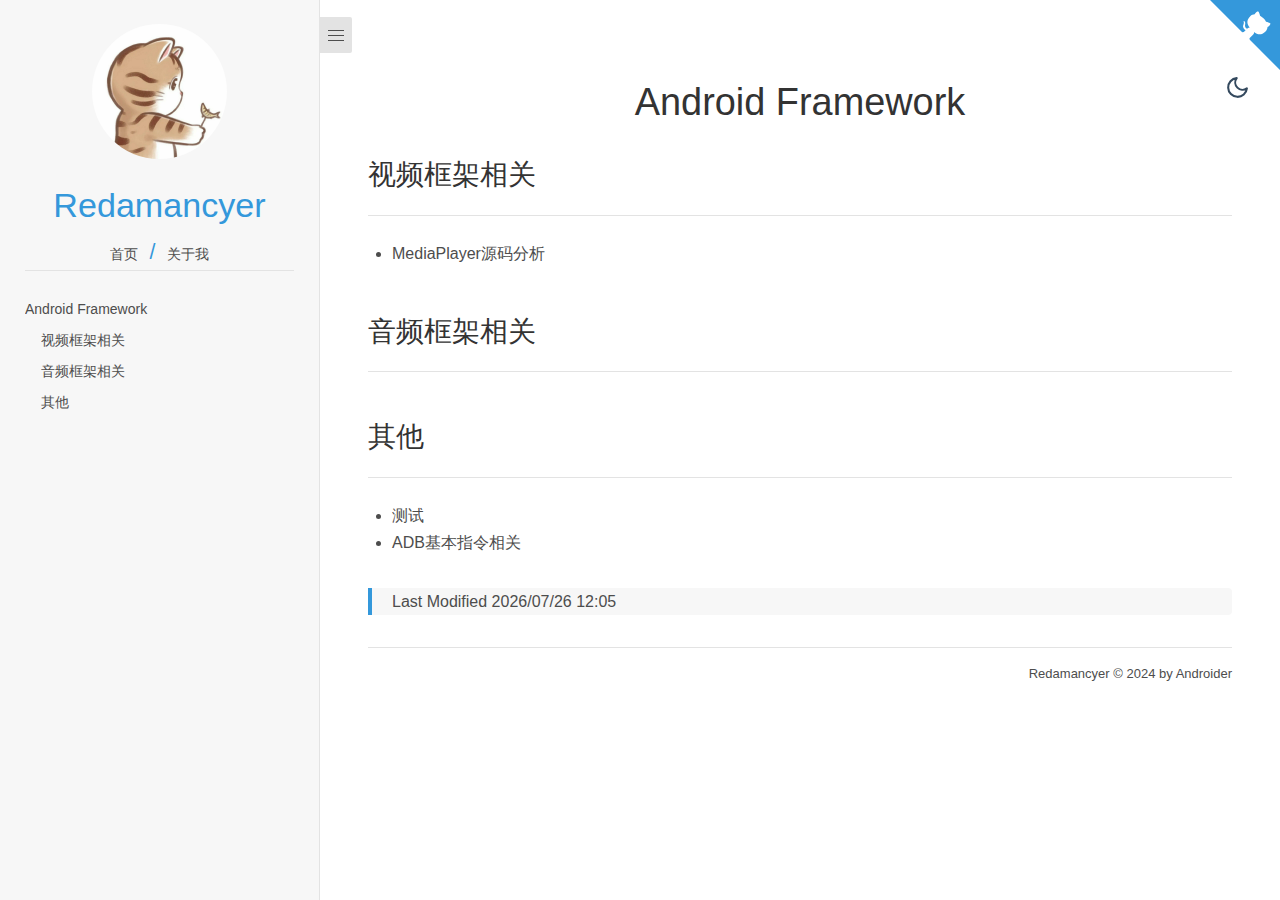
==== index.html @ 7c10f2a7 "touch fixed" ====
<!DOCTYPE html>
<html lang="en">

<head>
    <meta http-equiv="Cache-Control" content="no-cache, no-store, must-revalidate">
    <meta http-equiv="Pragma" content="no-cache">
    <meta http-equiv="Expires" content="0">

    <meta charset="UTF-8">
    <title>Redamancyer</title>
    <meta http-equiv="X-UA-Compatible" content="IE=edge,chrome=1" />
    <meta name="description" content="Description">
    <meta name="viewport" content="width=device-width, initial-scale=1.0, minimum-scale=1.0">

    <!-- <link rel="stylesheet" href="_media/css/gitalk.css"> -->
    <link rel="stylesheet" href="_media/css/style.min.css" type="text/css">

    <!-- docsify-themeable styles-->
    <link rel="stylesheet" href="_media/css/theme-simple.css" title="light">
    <link rel="stylesheet alternative" href="_media/css/theme-simple-dark.css" title="dark">
    <link rel="shortcut icon" href="_media/img/favicon.ico" type="image/x-icon">
    <link rel="stylesheet" href="_media/css/custom.css?version=24914">



</head>

<body>
    <div id="app">
        <div class="loader">Loading...</div>
    </div>
    <div id="popup">
        <div class="bg"><img class="out" src="" alt="" /></div>
    </div>
    <script>
        window.$docsify = {
            mermaidConfig: {
                querySelector: ".mermaid"
            },
            name: '<img alt="Redamancyer’s Blog" class="out" src="/_media/img/logo.png"><div>Redamancyer</div><div class="index">\
                <a href="/">首页</a>&nbsp;&nbsp;/&nbsp;&nbsp;<a href="/#/_media/aboutme">关于我</a></div><hr>',
            repo: 'https://github.com/Redamancyer',
            themeColor: '#3498DB',
            topMargin: 30,
            notFoundPage: '_media/404.md',
            auto2top: true,
            formatUpdated: '{YYYY}/{MM}/{DD} {HH}:{mm}',
            plugins: [
                function (hook, vm) {
                    hook.beforeEach(function (html) {
                        return html + '\n\n> Last Modified {docsify-updated}'
                    });
                    // hook.ready(function () {
                    //     mermaid.initialize({ startOnLoad: false });
                    // });
                    // hook.doneEach(function () {
                    //     mermaid.init(undefined, '.mermaid');
                    // });
                }
            ],
            // docsify-copy-code (defaults)
            copyCode: {
                buttonText: 'Copy to clipboard',
                errorText: 'Error',
                successText: 'Copied',
            },
            // markdown: {
            //     renderer: {
            //         code: function (code, lang) {
            //             var html = '';
            //             // 搜索 mermaid 代码
            //             if (code.match(/^sequenceDiagram/) || code.match(/^graph/) || code.match(/^classDiagram/) 
            //             || code.match(/^gantt/) || code.match(/^flowchart/)) {
            //                 // 生成一个 mermaid 图表的容器
            //                 html = '<div class="mermaid">' + code + '</div>';
            //             }
            //             // 源码自带的 Prism 高亮插件
            //             var hl = Prism.highlight(code, Prism.languages[lang] || Prism.languages.markup)
            //             // 将图表的容器添加到代码之前
            //             return html + '<pre v-pre data-lang="' + lang + '"><code class="lang-' + lang + '">' + hl + '</code></pre>'
            //         }
            //     }
            // },
            // markdown: {
            //     smartypants: true,
            //     renderer: {
            //         image: function (url) {
            //             return '<div class="center"><img src="' + url + '" data-origin="' + url + '" alt="image"></div>'
            //         }
            //     }
            // },
            // count: {
            //     countable: true,
            //     fontsize: '0.9em',
            //     color: 'rgb(90,90,90)',
            //     language: 'chinese'
            // },
            footer: {
                copy: '<span>Redamancyer &copy; 2024</span>',
                auth: 'by Androider',
                pre: '<hr/>',
                style: 'text-align: right;font-size:13px',
                class: 'className',
            }
        }
    </script>
    <!-- docsify-mermaid -->
    <script type="module">
        import mermaid from "https://cdn.jsdelivr.net/npm/mermaid@10/dist/mermaid.esm.min.mjs";
        mermaid.initialize({ startOnLoad: true });
        window.mermaid = mermaid;
    </script>
    <script src="_media/js/docsify-mermaid.js"></script>
    <!-- Docsify v4 -->
    <script src="_media/js/docsify@4.js"></script>
    <!-- <script src="_media/js/search.min.js"></script> -->
    <!-- <script src="_media/js/countable.js"></script> -->
    <!-- CDN files for docsify-katex -->
    <script src="_media/js/docsify-katex.js"></script>
    <link rel="stylesheet" href="_media/css/katex.min.css" />


    <!-- <script src="_media/js/gitalk.min.js"></script>
    <script src="_media/js/gitalkjs.min.js"></script> -->
    <!-- <script>
        // 生成 gitalk 插件
        title = location.hash.match(/#(.*?)([?]|$)/)
        if (title != null) {
            title = location.hash.match(/#(.*?)([?]|$)/)[1]
        }

        // 限制 50 个字符
        if (title != null) {
            if (title == '/') {
                title = 'home page'
            } else {
                title = title.split('posts/')[1]
            }
            title = decodeURI(title.substring(0, title.length))
            if (title.length >= 50) {
                title = title.substring(title.length - 50, title.length)
            }
        } else {
            title = 'home page'
        }

        const gitalk = new Gitalk({
            clientID: '406c52701525a78040d6',
            clientSecret: '4a8d5a9330ca22ae7e9f5c300184f1d90c835750',
            repo: 'redamancyer.github.io',
            owner: 'Redamancyer',
            admin: ['Redamancyer'],
            // facebook-like distraction free mode
            distractionFreeMode: true,
            title: title,
            id: title,
            //id: location.pathname
        })
        // 监听URL中hash的变化，如果发现换了一个MD文件，那么刷新页面，解决整个网站使用一个gitalk评论issues的问题。
        window.onhashchange = function (event) {
            if (event.newURL.split('?')[0] !== event.oldURL.split('?')[0]) {
                location.reload()
            }
        }
    </script> -->
    <script src="_media/js/main.min.js" type="text/javascript">
    </script>

    <script src="_media/js/index.min.js" type="text/javascript">
    </script>
    <script src="_media/js/docsify-footer-enh.min.js"></script>
    <!-- CDN files for docsify-katex -->
    <!-- <script src="//cdn.jsdelivr.net/npm/docsify-katex@latest/dist/docsify-katex.js"></script> -->
    <!-- <script src="//cdn.jsdelivr.net/gh/upupming/docsify-katex@latest/dist/docsify-katex.js"></script>
    <link rel="stylesheet" href="//cdn.jsdelivr.net/npm/katex@latest/dist/katex.min.css" /> -->
    <!-- <script src="_media/js/zoom-image.min.js"></script> -->

    <!-- Latest v2.x.x -->
    <!-- <script src="https://unpkg.com/docsify-copy-code@2"></script> -->
    <script src="_media/js/docsify-copy-code@2.js"></script>
    <script src="_media/js/touch-move.js"></script>
</body>

</html>
---- _media/css/gitalk.css ----
@font-face {
  font-family: octicons-link;
  src: url([data-uri]) format('woff');
}

.markdown-body {
  -ms-text-size-adjust: 100%;
  -webkit-text-size-adjust: 100%;
  line-height: 1.5;
  color: #24292e;
  font-family: -apple-system, BlinkMacSystemFont, "Segoe UI", Helvetica, Arial, sans-serif, "Apple Color Emoji", "Segoe UI Emoji", "Segoe UI Symbol";
  font-size: 16px;
  line-height: 1.5;
  word-wrap: break-word;
}

.markdown-body .pl-c {
  color: #6a737d;
}

.markdown-body .pl-c1,
.markdown-body .pl-s .pl-v {
  color: #005cc5;
}

.markdown-body .pl-e,
.markdown-body .pl-en {
  color: #6f42c1;
}

.markdown-body .pl-smi,
.markdown-body .pl-s .pl-s1 {
  color: #24292e;
}

.markdown-body .pl-ent {
  color: #22863a;
}

.markdown-body .pl-k {
  color: #d73a49;
}

.markdown-body .pl-s,
.markdown-body .pl-pds,
.markdown-body .pl-s .pl-pse .pl-s1,
.markdown-body .pl-sr,
.markdown-body .pl-sr .pl-cce,
.markdown-body .pl-sr .pl-sre,
.markdown-body .pl-sr .pl-sra {
  color: #032f62;
}

.markdown-body .pl-v,
.markdown-body .pl-smw {
  color: #e36209;
}

.markdown-body .pl-bu {
  color: #b31d28;
}

.markdown-body .pl-ii {
  color: #fafbfc;
  background-color: #b31d28;
}

.markdown-body .pl-c2 {
  color: #fafbfc;
  background-color: #d73a49;
}

.markdown-body .pl-c2::before {
  content: "^M";
}

.markdown-body .pl-sr .pl-cce {
  font-weight: bold;
  color: #22863a;
}

.markdown-body .pl-ml {
  color: #735c0f;
}

.markdown-body .pl-mh,
.markdown-body .pl-mh .pl-en,
.markdown-body .pl-ms {
  font-weight: bold;
  color: #005cc5;
}

.markdown-body .pl-mi {
  font-style: italic;
  color: #24292e;
}

.markdown-body .pl-mb {
  font-weight: bold;
  color: #24292e;
}

.markdown-body .pl-md {
  color: #b31d28;
  background-color: #ffeef0;
}

.markdown-body .pl-mi1 {
  color: #22863a;
  background-color: #f0fff4;
}

.markdown-body .pl-mc {
  color: #e36209;
  background-color: #ffebda;
}

.markdown-body .pl-mi2 {
  color: #f6f8fa;
  background-color: #005cc5;
}

.markdown-body .pl-mdr {
  font-weight: bold;
  color: #6f42c1;
}

.markdown-body .pl-ba {
  color: #586069;
}

.markdown-body .pl-sg {
  color: #959da5;
}

.markdown-body .pl-corl {
  text-decoration: underline;
  color: #032f62;
}

.markdown-body .octicon {
  display: inline-block;
  vertical-align: text-top;
  fill: currentColor;
}

.markdown-body a {
  background-color: transparent;
  -webkit-text-decoration-skip: objects;
}

.markdown-body a:active,
.markdown-body a:hover {
  outline-width: 0;
}

.markdown-body strong {
  font-weight: inherit;
}

.markdown-body strong {
  font-weight: bolder;
}

.markdown-body h1 {
  font-size: 2em;
  margin: 0.67em 0;
}

.markdown-body img {
  border-style: none;
}

.markdown-body svg:not(:root) {
  overflow: hidden;
}

.markdown-body code,
.markdown-body kbd,
.markdown-body pre {
  font-family: monospace, monospace;
  font-size: 1em;
}

.markdown-body hr {
  -webkit-box-sizing: content-box;
          box-sizing: content-box;
  height: 0;
  overflow: visible;
}

.markdown-body input {
  font: inherit;
  margin: 0;
}

.markdown-body input {
  overflow: visible;
}

.markdown-body [type="checkbox"] {
  -webkit-box-sizing: border-box;
          box-sizing: border-box;
  padding: 0;
}

.markdown-body * {
  -webkit-box-sizing: border-box;
          box-sizing: border-box;
}

.markdown-body input {
  font-family: inherit;
  font-size: inherit;
  line-height: inherit;
}

.markdown-body a {
  color: #0366d6;
  text-decoration: none;
}

.markdown-body a:hover {
  text-decoration: underline;
}

.markdown-body strong {
  font-weight: 600;
}

.markdown-body hr {
  height: 0;
  margin: 15px 0;
  overflow: hidden;
  background: transparent;
  border: 0;
  border-bottom: 1px solid #dfe2e5;
}

.markdown-body hr::before {
  display: table;
  content: "";
}

.markdown-body hr::after {
  display: table;
  clear: both;
  content: "";
}

.markdown-body table {
  border-spacing: 0;
  border-collapse: collapse;
}

.markdown-body td,
.markdown-body th {
  padding: 0;
}

.markdown-body h1,
.markdown-body h2,
.markdown-body h3,
.markdown-body h4,
.markdown-body h5,
.markdown-body h6 {
  margin-top: 0;
  margin-bottom: 0;
}

.markdown-body h1 {
  font-size: 32px;
  font-weight: 600;
}

.markdown-body h2 {
  font-size: 24px;
  font-weight: 600;
}

.markdown-body h3 {
  font-size: 20px;
  font-weight: 600;
}

.markdown-body h4 {
  font-size: 16px;
  font-weight: 600;
}

.markdown-body h5 {
  font-size: 14px;
  font-weight: 600;
}

.markdown-body h6 {
  font-size: 12px;
  font-weight: 600;
}

.markdown-body p {
  margin-top: 0;
  margin-bottom: 10px;
}

.markdown-body blockquote {
  margin: 0;
}

.markdown-body ul,
.markdown-body ol {
  padding-left: 0;
  margin-top: 0;
  margin-bottom: 0;
}

.markdown-body ol ol,
.markdown-body ul ol {
  list-style-type: lower-roman;
}

.markdown-body ul ul ol,
.markdown-body ul ol ol,
.markdown-body ol ul ol,
.markdown-body ol ol ol {
  list-style-type: lower-alpha;
}

.markdown-body dd {
  margin-left: 0;
}

.markdown-body code {
  font-family: "SFMono-Regular", Consolas, "Liberation Mono", Menlo, Courier, monospace;
  font-size: 12px;
}

.markdown-body pre {
  margin-top: 0;
  margin-bottom: 0;
  font: 12px "SFMono-Regular", Consolas, "Liberation Mono", Menlo, Courier, monospace;
}

.markdown-body .octicon {
  vertical-align: text-bottom;
}

.markdown-body .pl-0 {
  padding-left: 0 !important;
}

.markdown-body .pl-1 {
  padding-left: 4px !important;
}

.markdown-body .pl-2 {
  padding-left: 8px !important;
}

.markdown-body .pl-3 {
  padding-left: 16px !important;
}

.markdown-body .pl-4 {
  padding-left: 24px !important;
}

.markdown-body .pl-5 {
  padding-left: 32px !important;
}

.markdown-body .pl-6 {
  padding-left: 40px !important;
}

.markdown-body::before {
  display: table;
  content: "";
}

.markdown-body::after {
  display: table;
  clear: both;
  content: "";
}

.markdown-body>*:first-child {
  margin-top: 0 !important;
}

.markdown-body>*:last-child {
  margin-bottom: 0 !important;
}

.markdown-body a:not([href]) {
  color: inherit;
  text-decoration: none;
}

.markdown-body .anchor {
  float: left;
  padding-right: 4px;
  margin-left: -20px;
  line-height: 1;
}

.markdown-body .anchor:focus {
  outline: none;
}

.markdown-body p,
.markdown-body blockquote,
.markdown-body ul,
.markdown-body ol,
.markdown-body dl,
.markdown-body table,
.markdown-body pre {
  margin-top: 0;
  margin-bottom: 16px;
}

.markdown-body hr {
  height: 0.25em;
  padding: 0;
  margin: 24px 0;
  background-color: #e1e4e8;
  border: 0;
}

.markdown-body blockquote {
  padding: 0 1em;
  color: #6a737d;
  border-left: 0.25em solid #dfe2e5;
}

.markdown-body blockquote>:first-child {
  margin-top: 0;
}

.markdown-body blockquote>:last-child {
  margin-bottom: 0;
}

.markdown-body kbd {
  display: inline-block;
  padding: 3px 5px;
  font-size: 11px;
  line-height: 10px;
  color: #444d56;
  vertical-align: middle;
  background-color: #fafbfc;
  border: solid 1px #c6cbd1;
  border-bottom-color: #959da5;
  border-radius: 3px;
  -webkit-box-shadow: inset 0 -1px 0 #959da5;
          box-shadow: inset 0 -1px 0 #959da5;
}

.markdown-body h1,
.markdown-body h2,
.markdown-body h3,
.markdown-body h4,
.markdown-body h5,
.markdown-body h6 {
  margin-top: 24px;
  margin-bottom: 16px;
  font-weight: 600;
  line-height: 1.25;
}

.markdown-body h1 .octicon-link,
.markdown-body h2 .octicon-link,
.markdown-body h3 .octicon-link,
.markdown-body h4 .octicon-link,
.markdown-body h5 .octicon-link,
.markdown-body h6 .octicon-link {
  color: #1b1f23;
  vertical-align: middle;
  visibility: hidden;
}

.markdown-body h1:hover .anchor,
.markdown-body h2:hover .anchor,
.markdown-body h3:hover .anchor,
.markdown-body h4:hover .anchor,
.markdown-body h5:hover .anchor,
.markdown-body h6:hover .anchor {
  text-decoration: none;
}

.markdown-body h1:hover .anchor .octicon-link,
.markdown-body h2:hover .anchor .octicon-link,
.markdown-body h3:hover .anchor .octicon-link,
.markdown-body h4:hover .anchor .octicon-link,
.markdown-body h5:hover .anchor .octicon-link,
.markdown-body h6:hover .anchor .octicon-link {
  visibility: visible;
}

.markdown-body h1 {
  padding-bottom: 0.3em;
  font-size: 2em;
  border-bottom: 1px solid #eaecef;
}

.markdown-body h2 {
  padding-bottom: 0.3em;
  font-size: 1.5em;
  border-bottom: 1px solid #eaecef;
}

.markdown-body h3 {
  font-size: 1.25em;
}

.markdown-body h4 {
  font-size: 1em;
}

.markdown-body h5 {
  font-size: 0.875em;
}

.markdown-body h6 {
  font-size: 0.85em;
  color: #6a737d;
}

.markdown-body ul,
.markdown-body ol {
  padding-left: 2em;
}

.markdown-body ul ul,
.markdown-body ul ol,
.markdown-body ol ol,
.markdown-body ol ul {
  margin-top: 0;
  margin-bottom: 0;
}

.markdown-body li>p {
  margin-top: 16px;
}

.markdown-body li+li {
  margin-top: 0.25em;
}

.markdown-body dl {
  padding: 0;
}

.markdown-body dl dt {
  padding: 0;
  margin-top: 16px;
  font-size: 1em;
  font-style: italic;
  font-weight: 600;
}

.markdown-body dl dd {
  padding: 0 16px;
  margin-bottom: 16px;
}

.markdown-body table {
  display: block;
  width: 100%;
  overflow: auto;
}

.markdown-body table th {
  font-weight: 600;
}

.markdown-body table th,
.markdown-body table td {
  padding: 6px 13px;
  border: 1px solid #dfe2e5;
}

.markdown-body table tr {
  background-color: #fff;
  border-top: 1px solid #c6cbd1;
}

.markdown-body table tr:nth-child(2n) {
  background-color: #f6f8fa;
}

.markdown-body img {
  max-width: 100%;
  -webkit-box-sizing: content-box;
          box-sizing: content-box;
  background-color: #fff;
}

.markdown-body code {
  padding: 0;
  padding-top: 0.2em;
  padding-bottom: 0.2em;
  margin: 0;
  font-size: 85%;
  background-color: rgba(27,31,35,0.05);
  border-radius: 3px;
}

.markdown-body code::before,
.markdown-body code::after {
  letter-spacing: -0.2em;
  content: "\A0";
}

.markdown-body pre {
  word-wrap: normal;
}

.markdown-body pre>code {
  padding: 0;
  margin: 0;
  font-size: 100%;
  word-break: normal;
  white-space: pre;
  background: transparent;
  border: 0;
}

.markdown-body .highlight {
  margin-bottom: 16px;
}

.markdown-body .highlight pre {
  margin-bottom: 0;
  word-break: normal;
}

.markdown-body .highlight pre,
.markdown-body pre {
  padding: 16px;
  overflow: auto;
  font-size: 85%;
  line-height: 1.45;
  background-color: #f6f8fa;
  border-radius: 3px;
}

.markdown-body pre code {
  display: inline;
  max-width: auto;
  padding: 0;
  margin: 0;
  overflow: visible;
  line-height: inherit;
  word-wrap: normal;
  background-color: transparent;
  border: 0;
}

.markdown-body pre code::before,
.markdown-body pre code::after {
  content: normal;
}

.markdown-body .full-commit .btn-outline:not(:disabled):hover {
  color: #005cc5;
  border-color: #005cc5;
}

.markdown-body kbd {
  display: inline-block;
  padding: 3px 5px;
  font: 11px "SFMono-Regular", Consolas, "Liberation Mono", Menlo, Courier, monospace;
  line-height: 10px;
  color: #444d56;
  vertical-align: middle;
  background-color: #fafbfc;
  border: solid 1px #d1d5da;
  border-bottom-color: #c6cbd1;
  border-radius: 3px;
  -webkit-box-shadow: inset 0 -1px 0 #c6cbd1;
          box-shadow: inset 0 -1px 0 #c6cbd1;
}

.markdown-body :checked+.radio-label {
  position: relative;
  z-index: 1;
  border-color: #0366d6;
}

.markdown-body .task-list-item {
  list-style-type: none;
}

.markdown-body .task-list-item+.task-list-item {
  margin-top: 3px;
}

.markdown-body .task-list-item input {
  margin: 0 0.2em 0.25em -1.6em;
  vertical-align: middle;
}

.markdown-body hr {
  border-bottom-color: #eee;
}
/* variables */
/* functions & mixins */
/* variables - calculated */
/* styles */
.gt-container {
  -webkit-box-sizing: border-box;
          box-sizing: border-box;
  font-size: 16px;
/* loader */
/* error */
/* initing */
/* no int */
/* link */
/* meta */
/* popup */
/* header */
/* comments */
/* comment */
}
.gt-container * {
  -webkit-box-sizing: border-box;
          box-sizing: border-box;
}
.gt-container a {
  color: #6190e8;
}
.gt-container a:hover {
  color: #81a6ed;
  border-color: #81a6ed;
}
.gt-container a.is--active {
  color: #333;
  cursor: default !important;
}
.gt-container a.is--active:hover {
  color: #333;
}
.gt-container .hide {
  display: none !important;
}
.gt-container .gt-svg {
  display: inline-block;
  width: 1em;
  height: 1em;
  vertical-align: sub;
}
.gt-container .gt-svg svg {
  width: 100%;
  height: 100%;
  fill: #6190e8;
}
.gt-container .gt-ico {
  display: inline-block;
}
.gt-container .gt-ico-text {
  margin-left: 0.3125em;
}
.gt-container .gt-ico-github {
  width: 100%;
  height: 100%;
}
.gt-container .gt-ico-github .gt-svg {
  width: 100%;
  height: 100%;
}
.gt-container .gt-ico-github svg {
  fill: inherit;
}
.gt-container .gt-spinner {
  position: relative;
}
.gt-container .gt-spinner::before {
  content: '';
  -webkit-box-sizing: border-box;
          box-sizing: border-box;
  position: absolute;
  top: 3px;
  width: 0.75em;
  height: 0.75em;
  margin-top: -0.1875em;
  margin-left: -0.375em;
  border-radius: 50%;
  border: 1px solid #fff;
  border-top-color: #6190e8;
  -webkit-animation: gt-kf-rotate 0.6s linear infinite;
          animation: gt-kf-rotate 0.6s linear infinite;
}
.gt-container .gt-loader {
  position: relative;
  border: 1px solid #999;
  -webkit-animation: ease gt-kf-rotate 1.5s infinite;
          animation: ease gt-kf-rotate 1.5s infinite;
  display: inline-block;
  font-style: normal;
  width: 1.75em;
  height: 1.75em;
  line-height: 1.75em;
  border-radius: 50%;
}
.gt-container .gt-loader:before {
  content: '';
  position: absolute;
  display: block;
  top: 0;
  left: 50%;
  margin-top: -0.1875em;
  margin-left: -0.1875em;
  width: 0.375em;
  height: 0.375em;
  background-color: #999;
  border-radius: 50%;
}
.gt-container .gt-avatar {
  display: inline-block;
  width: 3.125em;
  height: 3.125em;
}
@media (max-width: 479px) {
  .gt-container .gt-avatar {
    width: 2em;
    height: 2em;
  }
}
.gt-container .gt-avatar img {
  width: 100%;
  height: auto;
  border-radius: 50%;
}
.gt-container .gt-avatar-github {
  width: 3em;
  height: 3em;
  cursor: pointer;
}
@media (max-width: 479px) {
  .gt-container .gt-avatar-github {
    width: 1.875em;
    height: 1.875em;
  }
}
.gt-container .gt-btn {
  padding: 0.75em 1.25em;
  display: inline-block;
  line-height: 1;
  text-decoration: none;
  white-space: nowrap;
  cursor: pointer;
  border: 1px solid #6190e8;
  border-radius: 5px;
  background-color: #6190e8;
  color: #fff;
  outline: none;
  font-size: 0.75em;
}
.gt-container .gt-btn-text {
  font-weight: 400;
}
.gt-container .gt-btn-loading {
  position: relative;
  margin-left: 0.5em;
  display: inline-block;
  width: 0.75em;
  height: 1em;
  vertical-align: top;
}
.gt-container .gt-btn.is--disable {
  cursor: not-allowed;
  opacity: 0.5;
}
.gt-container .gt-btn-login {
  margin-right: 0;
}
.gt-container .gt-btn-preview {
  background-color: #fff;
  color: #6190e8;
}
.gt-container .gt-btn-preview:hover {
  background-color: #f2f2f2;
  border-color: #81a6ed;
}
.gt-container .gt-btn-public:hover {
  background-color: #81a6ed;
  border-color: #81a6ed;
}
.gt-container .gt-error {
  text-align: center;
  margin: 0.625em;
  color: #ff3860;
}
.gt-container .gt-initing {
  padding: 1.25em 0;
  text-align: center;
}
.gt-container .gt-initing-text {
  margin: 0.625em auto;
  font-size: 92%;
}
.gt-container .gt-no-init {
  padding: 1.25em 0;
  text-align: center;
}
.gt-container .gt-link {
  border-bottom: 1px dotted #6190e8;
}
.gt-container .gt-link-counts,
.gt-container .gt-link-project {
  text-decoration: none;
}
.gt-container .gt-meta {
  /* margin: 1.25em 0; */
  padding: 1em 0;
  position: relative;
  /* border-bottom: 1px solid #e9e9e9; */
  font-size: 1em;
  z-index: 10;
}
.gt-container .gt-meta:before,
.gt-container .gt-meta:after {
  content: " ";
  display: table;
}
.gt-container .gt-meta:after {
  clear: both;
}
.gt-container .gt-counts {
  margin: 0 0.625em 0 0;
}
.gt-container .gt-user {
  float: right;
  margin: 0;
  font-size: 92%;
}
.gt-container .gt-user-pic {
  width: 16px;
  height: 16px;
  vertical-align: top;
  margin-right: 0.5em;
}
.gt-container .gt-user-inner {
  display: inline-block;
  cursor: pointer;
}
.gt-container .gt-user .gt-ico {
  margin: 0 0 0 0.3125em;
}
.gt-container .gt-user .gt-ico svg {
  fill: inherit;
}
.gt-container .gt-user .is--poping .gt-ico svg {
  fill: #6190e8;
}
.gt-container .gt-version {
  color: #a1a1a1;
  margin-left: 0.375em;
}
.gt-container .gt-copyright {
  margin: 0 0.9375em 0.5em;
  border-top: 1px solid #e9e9e9;
  padding-top: 0.5em;
}
.gt-container .gt-popup {
  position: absolute;
  right: 0;
  top: 2.375em;
  background: #fff;
  display: inline-block;
  border: 1px solid #e9e9e9;
  padding: 0.625em 0;
  font-size: 0.875em;
  letter-spacing: 0.5px;
}
.gt-container .gt-popup .gt-action {
  cursor: pointer;
  display: block;
  margin: 0.5em 0;
  padding: 0 1.125em;
  position: relative;
  text-decoration: none;
}
.gt-container .gt-popup .gt-action.is--active:before {
  content: '';
  width: 0.25em;
  height: 0.25em;
  background: #6190e8;
  position: absolute;
  left: 0.5em;
  top: 0.4375em;
}
.gt-container .gt-header {
  position: relative;
  display: -webkit-box;
  display: -ms-flexbox;
  display: flex;
}
.gt-container .gt-header-comment {
  -webkit-box-flex: 1;
      -ms-flex: 1;
          flex: 1;
  margin-left: 1.25em;
}
@media (max-width: 479px) {
  .gt-container .gt-header-comment {
    margin-left: 0.875em;
  }
}
.gt-container .gt-header-textarea {
  padding: 0.75em;
  display: block;
  -webkit-box-sizing: border-box;
          box-sizing: border-box;
  width: 100%;
  min-height: 5.125em;
  max-height: 15em;
  border-radius: 5px;
  border: 1px solid rgba(0,0,0,0.1);
  font-size: 0.875em;
  word-wrap: break-word;
  resize: vertical;
  background-color: #f6f6f6;
  outline: none;
  -webkit-transition: all 0.25s ease;
  transition: all 0.25s ease;
}
.gt-container .gt-header-textarea:hover {
  background-color: #fbfbfb;
}
.gt-container .gt-header-preview {
  padding: 0.75em;
  border-radius: 5px;
  border: 1px solid rgba(0,0,0,0.1);
  background-color: #f6f6f6;
}
.gt-container .gt-header-controls {
  position: relative;
  margin: 0.75em 0 0;
}
.gt-container .gt-header-controls:before,
.gt-container .gt-header-controls:after {
  content: " ";
  display: table;
}
.gt-container .gt-header-controls:after {
  clear: both;
}
@media (max-width: 479px) {
  .gt-container .gt-header-controls {
    margin: 0;
  }
}
.gt-container .gt-header-controls-tip {
  font-size: 0.875em;
  color: #6190e8;
  text-decoration: none;
  vertical-align: sub;
}
@media (max-width: 479px) {
  .gt-container .gt-header-controls-tip {
    display: none;
  }
}
.gt-container .gt-header-controls .gt-btn {
  float: right;
  margin-left: 1.25em;
}
@media (max-width: 479px) {
  .gt-container .gt-header-controls .gt-btn {
    float: none;
    width: 100%;
    margin: 0.75em 0 0;
  }
}
.gt-container:after {
  content: '';
  position: fixed;
  bottom: 100%;
  left: 0;
  right: 0;
  top: 0;
  opacity: 0;
}
.gt-container.gt-input-focused {
  position: relative;
}
.gt-container.gt-input-focused:after {
  content: '';
  position: fixed;
  bottom: 0%;
  left: 0;
  right: 0;
  top: 0;
  background: #000;
  opacity: 0.6;
  -webkit-transition: opacity 0.3s, bottom 0s;
  transition: opacity 0.3s, bottom 0s;
  z-index: 9999;
}
.gt-container.gt-input-focused .gt-header-comment {
  z-index: 10000;
}
.gt-container .gt-comments {
  padding-top: 1.25em;
}
.gt-container .gt-comments-null {
  text-align: center;
}
.gt-container .gt-comments-controls {
  margin: 1.25em 0;
  text-align: center;
}
.gt-container .gt-comment {
  position: relative;
  padding: 0.625em 0;
  display: -webkit-box;
  display: -ms-flexbox;
  display: flex;
}
.gt-container .gt-comment-content {
  -webkit-box-flex: 1;
      -ms-flex: 1;
          flex: 1;
  margin-left: 1.25em;
  padding: 0.75em 1em;
  background-color: #f9f9f9;
  overflow: auto;
  -webkit-transition: all ease 0.25s;
  transition: all ease 0.25s;
}
.gt-container .gt-comment-content:hover {
  -webkit-box-shadow: 0 0.625em 3.75em 0 #f4f4f4;
          box-shadow: 0 0.625em 3.75em 0 #f4f4f4;
}
@media (max-width: 479px) {
  .gt-container .gt-comment-content {
    margin-left: 0.875em;
    padding: 0.625em 0.75em;
  }
}
.gt-container .gt-comment-header {
  margin-bottom: 0.5em;
  font-size: 0.875em;
  position: relative;
}
.gt-container .gt-comment-block-1 {
  float: right;
  height: 1.375em;
  width: 2em;
}
.gt-container .gt-comment-block-2 {
  float: right;
  height: 1.375em;
  width: 4em;
}
.gt-container .gt-comment-username {
  font-weight: 500;
  color: #6190e8;
  text-decoration: none;
}
.gt-container .gt-comment-username:hover {
  text-decoration: underline;
}
.gt-container .gt-comment-text {
  margin-left: 0.5em;
  color: #a1a1a1;
}
.gt-container .gt-comment-date {
  margin-left: 0.5em;
  color: #a1a1a1;
}
.gt-container .gt-comment-like,
.gt-container .gt-comment-edit,
.gt-container .gt-comment-reply {
  position: absolute;
  height: 1.375em;
}
.gt-container .gt-comment-like:hover,
.gt-container .gt-comment-edit:hover,
.gt-container .gt-comment-reply:hover {
  cursor: pointer;
}
.gt-container .gt-comment-like {
  top: 0;
  right: 2em;
}
.gt-container .gt-comment-edit,
.gt-container .gt-comment-reply {
  top: 0;
  right: 0;
}
.gt-container .gt-comment-body {
  color: #333 !important;
}
.gt-container .gt-comment-body .email-hidden-toggle a {
  display: inline-block;
  height: 12px;
  padding: 0 9px;
  font-size: 12px;
  font-weight: 600;
  line-height: 6px;
  color: #444d56;
  text-decoration: none;
  vertical-align: middle;
  background: #dfe2e5;
  border-radius: 1px;
}
.gt-container .gt-comment-body .email-hidden-toggle a:hover {
  background-color: #c6cbd1;
}
.gt-container .gt-comment-body .email-hidden-reply {
  display: none;
  white-space: pre-wrap;
}
.gt-container .gt-comment-body .email-hidden-reply .email-signature-reply {
  padding: 0 15px;
  margin: 15px 0;
  color: #586069;
  border-left: 4px solid #dfe2e5;
}
.gt-container .gt-comment-body .email-hidden-reply.expanded {
  display: block;
}
.gt-container .gt-comment-admin .gt-comment-content {
  background-color: #f6f9fe;
}
@-webkit-keyframes gt-kf-rotate {
  0% {
    -webkit-transform: rotate(0);
            transform: rotate(0);
  }
  100% {
    -webkit-transform: rotate(360deg);
            transform: rotate(360deg);
  }
}
@keyframes gt-kf-rotate {
  0% {
    -webkit-transform: rotate(0);
            transform: rotate(0);
  }
  100% {
    -webkit-transform: rotate(360deg);
            transform: rotate(360deg);
  }
}
---- _media/css/style.min.css ----
#docsify-darklight-theme{position:fixed;right:30px;z-index: 9999;top:75px;width:25px;height:25px;background-repeat:no-repeat;background-image:var(--toogleImage);background-size:cover;cursor:pointer;transition:background-image .15s ease-in-out .15s}#docsify-darklight-theme p{visibility:hidden}
---- _media/css/theme-simple.css ----
.github-corner{position:absolute;z-index:40;top:0;right:0;border-bottom:0;text-decoration:none}.github-corner svg{height:70px;width:70px;fill:var(--theme-color);color:var(--base-background-color)}.github-corner:hover .octo-arm{-webkit-animation:octocat-wave 560ms ease-in-out;animation:octocat-wave 560ms ease-in-out}@-webkit-keyframes octocat-wave{0%,100%{transform:rotate(0)}20%,60%{transform:rotate(-25deg)}40%,80%{transform:rotate(10deg)}}@keyframes octocat-wave{0%,100%{transform:rotate(0)}20%,60%{transform:rotate(-25deg)}40%,80%{transform:rotate(10deg)}}.progress{position:fixed;z-index:2147483647;top:0;left:0;right:0;height:3px;width:0;background-color:var(--theme-color);transition:width var(--duration-fast),opacity calc(var(--duration-fast) * 2)}body.ready-transition:after,body.ready-transition>*:not(.progress){opacity:0;transition:opacity var(--spinner-transition-duration)}body.ready-transition:after{content:'';position:absolute;z-index:1000;top:calc(50% - (var(--spinner-size) / 2));left:calc(50% - (var(--spinner-size) / 2));height:var(--spinner-size);width:var(--spinner-size);border:var(--spinner-track-width, 0) solid var(--spinner-track-color);border-left-color:var(--theme-color);border-left-color:var(--theme-color);border-radius:50%;-webkit-animation:spinner var(--duration-slow) infinite linear;animation:spinner var(--duration-slow) infinite linear}body.ready-transition.ready-spinner:after{opacity:1}body.ready-transition.ready-fix:after{opacity:0}body.ready-transition.ready-fix>*:not(.progress){opacity:1;transition-delay:var(--spinner-transition-duration)}@-webkit-keyframes spinner{0%{transform:rotate(0deg)}100%{transform:rotate(360deg)}}@keyframes spinner{0%{transform:rotate(0deg)}100%{transform:rotate(360deg)}}*,*:before,*:after{box-sizing:inherit;font-size:inherit;-webkit-overflow-scrolling:touch;-webkit-tap-highlight-color:rgba(0,0,0,0);-webkit-text-size-adjust:none;-webkit-touch-callout:none}:root{box-sizing:border-box;background-color:var(--base-background-color);font-size:var(--base-font-size);font-weight:var(--base-font-weight);line-height:var(--base-line-height);letter-spacing:var(--base-letter-spacing);color:var(--base-color);-webkit-font-smoothing:antialiased;-moz-osx-font-smoothing:grayscale;font-smoothing:antialiased}html,button,input,optgroup,select,textarea{font-family:var(--base-font-family)}button,input,optgroup,select,textarea{font-size:100%;margin:0}a{text-decoration:none;-webkit-text-decoration-skip:ink;text-decoration-skip-ink:auto}body{margin:0}hr{height:0;margin:2em 0;border:none;border-bottom:var(--hr-border, 0)}img{max-width:100%;border:0}main{display:block}main.hidden{display:none}mark{background:var(--mark-background);color:var(--mark-color)}pre{font-family:var(--pre-font-family);font-size:var(--pre-font-size);font-weight:var(--pre-font-weight);line-height:var(--pre-line-height)}small{display:inline-block;font-size:var(--small-font-size)}strong{font-weight:var(--strong-font-weight);color:var(--strong-color, currentColor)}sub,sup{font-size:var(--subsup-font-size);line-height:0;position:relative;vertical-align:baseline}sub{bottom:-0.25em}sup{top:-0.5em}body:not([data-platform^="Mac"]) *{scrollbar-color:hsla(var(--mono-hue), var(--mono-saturation), 50%, 0.3) hsla(var(--mono-hue), var(--mono-saturation), 50%, 0.1);scrollbar-width:thin}body:not([data-platform^="Mac"]) * ::-webkit-scrollbar{width:5px;height:5px}body:not([data-platform^="Mac"]) * ::-webkit-scrollbar-thumb{background:hsla(var(--mono-hue), var(--mono-saturation), 50%, 0.3)}body:not([data-platform^="Mac"]) * ::-webkit-scrollbar-track{background:hsla(var(--mono-hue), var(--mono-saturation), 50%, 0.1)}::-moz-selection{background:var(--selection-color)}::selection{background:var(--selection-color)}.emoji{height:var(--emoji-size);vertical-align:middle}.task-list-item{list-style:none}.task-list-item input{margin-right:0.5em;margin-left:0;vertical-align:0.075em}.markdown-section code[class*="lang-"],.markdown-section pre[data-lang]{font-family:var(--code-font-family);font-size:var(--code-font-size);font-weight:var(--code-font-weight);letter-spacing:normal;line-height:var(--code-block-line-height);-moz-tab-size:var(--code-tab-size);-o-tab-size:var(--code-tab-size);tab-size:var(--code-tab-size);text-align:left;white-space:pre;word-spacing:normal;word-wrap:normal;word-break:normal;-webkit-hyphens:none;-ms-hyphens:none;hyphens:none}.markdown-section pre[data-lang]{position:relative;overflow:auto;margin:var(--code-block-margin);padding:0;border-radius:var(--code-block-border-radius)}.markdown-section pre[data-lang]::after{content:attr(data-lang);position:absolute;top:0.75em;right:0.75em;opacity:0.6;color:inherit;font-size:var(--font-size-s);line-height:1}.markdown-section pre[data-lang] code{display:block;overflow:auto;padding:var(--code-block-padding)}code[class*="lang-"],pre[data-lang]{color:var(--code-theme-text)}pre[data-lang]::-moz-selection,pre[data-lang] ::-moz-selection,code[class*="lang-"]::-moz-selection,code[class*="lang-"] ::-moz-selection{background:var(--code-theme-selection, var(--selection-color))}pre[data-lang]::-moz-selection, pre[data-lang] ::-moz-selection, code[class*="lang-"]::-moz-selection, code[class*="lang-"] ::-moz-selection{background:var(--code-theme-selection, var(--selection-color))}pre[data-lang]::selection,pre[data-lang] ::selection,code[class*="lang-"]::selection,code[class*="lang-"] ::selection{background:var(--code-theme-selection, var(--selection-color))}:not(pre)>code[class*="lang-"],pre[data-lang]{background:var(--code-theme-background)}.namespace{opacity:0.7}.token.comment,.token.prolog,.token.doctype,.token.cdata{color:var(--code-theme-comment)}.token.punctuation{color:var(--code-theme-punctuation)}.token.property,.token.tag,.token.boolean,.token.number,.token.constant,.token.symbol,.token.deleted{color:var(--code-theme-tag)}.token.selector,.token.attr-name,.token.string,.token.char,.token.builtin,.token.inserted{color:var(--code-theme-selector)}.token.operator,.token.entity,.token.url,.language-css .token.string,.style .token.string{color:var(--code-theme-operator)}.token.atrule,.token.attr-value,.token.keyword{color:var(--code-theme-keyword)}.token.function{color:var(--code-theme-function)}.token.regex,.token.important,.token.variable{color:var(--code-theme-variable)}.token.important,.token.bold{font-weight:bold}.token.italic{font-style:italic}.token.entity{cursor:help}.markdown-section{position:relative;max-width:var(--content-max-width);margin:0 auto;padding:2rem 45px}.app-nav:not(:empty) ~ main .markdown-section{padding-top:3.5rem}.markdown-section figure,.markdown-section p,.markdown-section ol,.markdown-section ul{margin:1em 0}.markdown-section ol,.markdown-section ul{padding-left:1.5rem}.markdown-section ol ol,.markdown-section ol ul,.markdown-section ul ol,.markdown-section ul ul{margin-top:0.15rem;margin-bottom:0.15rem}.markdown-section a{border-bottom:var(--link-border-bottom);color:var(--link-color);-webkit-text-decoration:var(--link-text-decoration);text-decoration:var(--link-text-decoration);-webkit-text-decoration-color:var(--link-text-decoration-color);text-decoration-color:var(--link-text-decoration-color)}.markdown-section a:hover{border-bottom:var(--link-border-bottom--hover, var(--link-border-bottom, 0));color:var(--link-color--hover, var(--link-color));-webkit-text-decoration:var(--link-text-decoration--hover, var(--link-text-decoration));text-decoration:var(--link-text-decoration--hover, var(--link-text-decoration));-webkit-text-decoration-color:var(--link-text-decoration-color--hover, var(--link-text-decoration-color));text-decoration-color:var(--link-text-decoration-color--hover, var(--link-text-decoration-color))}.markdown-section a.anchor{border-bottom:0;color:inherit;text-decoration:none}.markdown-section a.anchor:hover{text-decoration:underline}.markdown-section blockquote{overflow:visible;margin:2em 0;padding:1.5em;border-width:var(--blockquote-border-width, 0);border-style:var(--blockquote-border-style);border-color:var(--blockquote-border-color);border-radius:var(--blockquote-border-radius);background:var(--blockquote-background);color:var(--blockquote-color);font-family:var(--blockquote-font-family);font-size:var(--blockquote-font-size);font-style:var(--blockquote-font-style);font-weight:var(--blockquote-font-weight);quotes:"“" "”" "‘" "’"}.markdown-section blockquote em{font-family:var(--blockquote-em-font-family);font-size:var(--blockquote-em-font-size);font-style:var(--blockquote-em-font-style);font-weight:var(--blockquote-em-font-weight)}.markdown-section blockquote p:first-child{margin-top:0}.markdown-section blockquote p:first-child:before,.markdown-section blockquote p:first-child:after{color:var(--blockquote-quotes-color);font-family:var(--blockquote-quotes-font-family);font-size:var(--blockquote-quotes-font-size);line-height:0}.markdown-section blockquote p:first-child:before{content:var(--blockquote-quotes-open);margin-right:0.15em;vertical-align:-0.45em}.markdown-section blockquote p:first-child:after{content:var(--blockquote-quotes-close);margin-left:0.15em;vertical-align:-0.55em}.markdown-section blockquote p:last-child{margin-bottom:0}.markdown-section code{font-family:var(--code-font-family);font-size:var(--code-font-size);font-weight:var(--code-font-weight);line-height:inherit}.markdown-section code:not([class*="lang-"]):not([class*="language-"]){margin:var(--code-inline-margin);padding:var(--code-inline-padding);border-radius:var(--code-inline-border-radius);background:var(--code-inline-background);color:var(--code-inline-color, currentColor);white-space:nowrap}.markdown-section h1:first-child,.markdown-section h2:first-child,.markdown-section h3:first-child,.markdown-section h4:first-child,.markdown-section h5:first-child,.markdown-section h6:first-child{margin-top:0}.markdown-section h1 a[data-id],.markdown-section h2 a[data-id],.markdown-section h3 a[data-id],.markdown-section h4 a[data-id],.markdown-section h5 a[data-id],.markdown-section h6 a[data-id]{display:inline-block}.markdown-section h1 code,.markdown-section h2 code,.markdown-section h3 code,.markdown-section h4 code,.markdown-section h5 code,.markdown-section h6 code{font-size:0.875em}.markdown-section h1+h2,.markdown-section h1+h3,.markdown-section h1+h4,.markdown-section h1+h5,.markdown-section h1+h6,.markdown-section h2+h3,.markdown-section h2+h4,.markdown-section h2+h5,.markdown-section h2+h6,.markdown-section h3+h4,.markdown-section h3+h5,.markdown-section h3+h6,.markdown-section h4+h5,.markdown-section h4+h6,.markdown-section h5+h6{margin-top:1rem}.markdown-section h1{margin:var(--heading-h1-margin, var(--heading-margin));padding:var(--heading-h1-padding, var(--heading-padding));border-width:var(--heading-h1-border-width, 0);border-style:var(--heading-h1-border-style);border-color:var(--heading-h1-border-color);font-family:var(--heading-h1-font-family, var(--heading-font-family));font-size:var(--heading-h1-font-size);font-weight:var(--heading-h1-font-weight, var(--heading-font-weight));line-height:var(--base-line-height);color:var(--heading-h1-color, var(--heading-color))}.markdown-section h2{margin:var(--heading-h2-margin, var(--heading-margin));padding:var(--heading-h2-padding, var(--heading-padding));border-width:var(--heading-h2-border-width, 0);border-style:var(--heading-h2-border-style);border-color:var(--heading-h2-border-color);font-family:var(--heading-h2-font-family, var(--heading-font-family));font-size:var(--heading-h2-font-size);font-weight:var(--heading-h2-font-weight, var(--heading-font-weight));line-height:var(--base-line-height);color:var(--heading-h2-color, var(--heading-color))}.markdown-section h3{margin:var(--heading-h3-margin, var(--heading-margin));padding:var(--heading-h3-padding, var(--heading-padding));border-width:var(--heading-h3-border-width, 0);border-style:var(--heading-h3-border-style);border-color:var(--heading-h3-border-color);font-family:var(--heading-h3-font-family, var(--heading-font-family));font-size:var(--heading-h3-font-size);font-weight:var(--heading-h3-font-weight, var(--heading-font-weight));color:var(--heading-h3-color, var(--heading-color))}.markdown-section h4{margin:var(--heading-h4-margin, var(--heading-margin));padding:var(--heading-h4-padding, var(--heading-padding));border-width:var(--heading-h4-border-width, 0);border-style:var(--heading-h4-border-style);border-color:var(--heading-h4-border-color);font-family:var(--heading-h4-font-family, var(--heading-font-family));font-size:var(--heading-h4-font-size);font-weight:var(--heading-h4-font-weight, var(--heading-font-weight));color:var(--heading-h4-color, var(--heading-color))}.markdown-section h5{margin:var(--heading-h5-margin, var(--heading-margin));padding:var(--heading-h5-padding, var(--heading-padding));border-width:var(--heading-h5-border-width, 0);border-style:var(--heading-h5-border-style);border-color:var(--heading-h5-border-color);font-family:var(--heading-h5-font-family, var(--heading-font-family));font-size:var(--heading-h5-font-size);font-weight:var(--heading-h5-font-weight, var(--heading-font-weight));color:var(--heading-h5-color, var(--heading-color))}.markdown-section h6{margin:var(--heading-h6-margin, var(--heading-margin));padding:var(--heading-h6-padding, var(--heading-padding));border-width:var(--heading-h6-border-width, 0);border-style:var(--heading-h6-border-style);border-color:var(--heading-h6-border-color);font-family:var(--heading-h6-font-family, var(--heading-font-family));font-size:var(--heading-h6-font-size);font-weight:var(--heading-h6-font-weight, var(--heading-font-weight));color:var(--heading-h6-color, var(--heading-color))}.markdown-section iframe{margin:1em 0}.markdown-section img{max-width:100%}.markdown-section kbd{display:inline-block;min-width:var(--kbd-min-width);margin:var(--kbd-margin);padding:var(--kbd-padding);border:var(--kbd-border);border-radius:var(--kbd-border-radius);background:var(--kbd-background);font-family:inherit;font-size:var(--kbd-font-size);text-align:center;letter-spacing:0;line-height:1;color:var(--kbd-color)}.markdown-section kbd+kbd{margin-left:-0.15em}.markdown-section table{display:block;overflow:auto;margin:1rem 0;border-spacing:0;border-collapse:collapse}.markdown-section th,.markdown-section td{padding:var(--table-cell-padding)}.markdown-section th:not([align]){text-align:left}.markdown-section thead{border-color:var(--table-head-border-color);border-style:solid;border-width:var(--table-head-border-width, 0);background:var(--table-head-background)}.markdown-section th{font-weight:var(--table-head-font-weight);color:var(--strong-color)}.markdown-section td{border-color:var(--table-cell-border-color);border-style:solid;border-width:var(--table-cell-border-width, 0)}.markdown-section tbody{border-color:var(--table-body-border-color);border-style:solid;border-width:var(--table-body-border-width, 0)}.markdown-section tbody tr:nth-child(odd){background:var(--table-row-odd-background)}.markdown-section tbody tr:nth-child(even){background:var(--table-row-even-background)}.markdown-section>ul .task-list-item{margin-left:-1.25em}.markdown-section>ul .task-list-item .task-list-item{margin-left:0}.markdown-section .table-wrapper{overflow-x:auto}.markdown-section .table-wrapper table{display:table;width:100%}.markdown-section .table-wrapper td::before{display:none}@media (max-width: 30em){.markdown-section .table-wrapper tbody,.markdown-section .table-wrapper tr,.markdown-section .table-wrapper td{display:block}.markdown-section .table-wrapper th,.markdown-section .table-wrapper td{border:none}.markdown-section .table-wrapper thead{display:none}.markdown-section .table-wrapper tr{border-color:var(--table-cell-border-color);border-style:solid;border-width:var(--table-cell-border-width, 0);padding:var(--table-cell-padding)}.markdown-section .table-wrapper tr:not(:last-child){border-bottom:0}.markdown-section .table-wrapper td{padding:0.15em 0 0.15em 8em}.markdown-section .table-wrapper td::before{display:inline-block;float:left;width:8em;margin-left:-8em;font-weight:bold;text-align:left}}.markdown-section .tip,.markdown-section .warn{position:relative;margin:2em 0;padding:var(--notice-padding);border-width:var(--notice-border-width, 0);border-style:var(--notice-border-style);border-color:var(--notice-border-color);border-radius:var(--notice-border-radius);background:var(--notice-background);font-family:var(--notice-font-family);font-weight:var(--notice-font-weight);color:var(--notice-color)}.markdown-section .tip:before,.markdown-section .warn:before{display:inline-block;position:var(--notice-before-position, relative);top:var(--notice-before-top);left:var(--notice-before-left);height:var(--notice-before-height);width:var(--notice-before-width);margin:var(--notice-before-margin);padding:var(--notice-before-padding);border-radius:var(--notice-before-border-radius);line-height:var(--notice-before-line-height);font-family:var(--notice-before-font-family);font-size:var(--notice-before-font-size);font-weight:var(--notice-before-font-weight);text-align:center}.markdown-section .tip{border-width:var(--notice-important-border-width, var(--notice-border-width, 0));border-style:var(--notice-important-border-style, var(--notice-border-style));border-color:var(--notice-important-border-color, var(--notice-border-color));background:var(--notice-important-background, var(--notice-background));color:var(--notice-important-color, var(--notice-color))}.markdown-section .tip:before{content:var(--notice-important-before-content, var(--notice-before-content));background:var(--notice-important-before-background, var(--notice-before-background));color:var(--notice-important-before-color, var(--notice-before-color))}.markdown-section .warn{border-width:var(--notice-tip-border-width, var(--notice-border-width, 0));border-style:var(--notice-tip-border-style, var(--notice-border-style));border-color:var(--notice-tip-border-color, var(--notice-border-color));background:var(--notice-tip-background, var(--notice-background));color:var(--notice-tip-color, var(--notice-color))}.markdown-section .warn:before{content:var(--notice-tip-before-content, var(--notice-before-content));background:var(--notice-tip-before-background, var(--notice-before-background));color:var(--notice-tip-before-color, var(--notice-before-color))}.cover{display:none;position:relative;z-index:20;min-height:100vh;flex-direction:column;align-items:center;justify-content:center;padding:calc(var(--cover-border-inset, 0px) + var(--cover-border-width, 0px));color:var(--cover-color);text-align:var(--cover-text-align)}@media screen and (-ms-high-contrast: active), screen and (-ms-high-contrast: none){.cover{height:100vh}}.cover:before,.cover:after{content:'';position:absolute}.cover:before{top:0;bottom:0;left:0;right:0;background-blend-mode:var(--cover-background-blend-mode);background-color:var(--cover-background-color);background-image:var(--cover-background-image);background-position:var(--cover-background-position);background-repeat:var(--cover-background-repeat);background-size:var(--cover-background-size)}.cover:after{top:var(--cover-border-inset, 0);bottom:var(--cover-border-inset, 0);left:var(--cover-border-inset, 0);right:var(--cover-border-inset, 0);border-width:var(--cover-border-width, 0);border-style:solid;border-color:var(--cover-border-color)}.cover a{border-bottom:var(--cover-link-border-bottom);color:var(--cover-link-color);-webkit-text-decoration:var(--cover-link-text-decoration);text-decoration:var(--cover-link-text-decoration);-webkit-text-decoration-color:var(--cover-link-text-decoration-color);text-decoration-color:var(--cover-link-text-decoration-color)}.cover a:hover{border-bottom:var(--cover-link-border-bottom--hover, var(--cover-link-border-bottom));color:var(--cover-link-color--hover, var(--cover-link-color));-webkit-text-decoration:var(--cover-link-text-decoration--hover, var(--cover-link-text-decoration));text-decoration:var(--cover-link-text-decoration--hover, var(--cover-link-text-decoration));-webkit-text-decoration-color:var(--cover-link-text-decoration-color--hover, var(--cover-link-text-decoration-color));text-decoration-color:var(--cover-link-text-decoration-color--hover, var(--cover-link-text-decoration-color))}.cover h1{color:var(--cover-heading-color);position:relative;margin:0;font-size:var(--cover-heading-font-size);font-weight:var(--cover-heading-font-weight);line-height:1.2}.cover h1 a,.cover h1 a:hover{display:block;border-bottom:none;color:inherit;text-decoration:none}.cover h1 small{position:absolute;bottom:0;margin-left:0.5em}.cover h1 span{font-size:calc(var(--cover-heading-font-size-min) * 1px)}@media (min-width: 26em){.cover h1 span{font-size:calc((var(--cover-heading-font-size-min) * 1px) + (var(--cover-heading-font-size-max) - var(--cover-heading-font-size-min)) * ((100vw - 420px) / (1024 - 420)))}}@media (min-width: 64em){.cover h1 span{font-size:calc(var(--cover-heading-font-size-max) * 1px)}}.cover blockquote{margin:0;color:var(--cover-blockquote-color);font-size:var(--cover-blockquote-font-size)}.cover blockquote a{color:inherit}.cover ul{padding:0;list-style-type:none}.cover .cover-main{position:relative;z-index:1;max-width:var(--cover-max-width);margin:var(--cover-margin);padding:0 45px}.cover .cover-main>p:last-child{margin:1.25em -.25em}.cover .cover-main>p:last-child a{display:block;margin:.375em .25em;padding:var(--cover-button-padding);border:var(--cover-button-border);border-radius:var(--cover-button-border-radius);box-shadow:var(--cover-button-box-shadow);background:var(--cover-button-background);text-align:center;-webkit-text-decoration:var(--cover-button-text-decoration);text-decoration:var(--cover-button-text-decoration);-webkit-text-decoration-color:var(--cover-button-text-decoration-color);text-decoration-color:var(--cover-button-text-decoration-color);color:var(--cover-button-color);white-space:nowrap;transition:var(--cover-button-transition)}.cover .cover-main>p:last-child a:hover{border:var(--cover-button-border--hover, var(--cover-button-border));box-shadow:var(--cover-button-box-shadow--hover, var(--cover-button-box-shadow));background:var(--cover-button-background--hover, var(--cover-button-background));-webkit-text-decoration:var(--cover-button-text-decoration--hover, var(--cover-button-text-decoration));text-decoration:var(--cover-button-text-decoration--hover, var(--cover-button-text-decoration));-webkit-text-decoration-color:var(--cover-button-text-decoration-color--hover, var(--cover-button-text-decoration-color));text-decoration-color:var(--cover-button-text-decoration-color--hover, var(--cover-button-text-decoration-color));color:var(--cover-button-color--hover, var(--cover-button-color))}.cover .cover-main>p:last-child a:first-child{border:var(--cover-button-primary-border, var(--cover-button-border));box-shadow:var(--cover-button-primary-box-shadow, var(--cover-button-box-shadow));background:var(--cover-button-primary-background, var(--cover-button-background));-webkit-text-decoration:var(--cover-button-primary-text-decoration, var(--cover-button-text-decoration));text-decoration:var(--cover-button-primary-text-decoration, var(--cover-button-text-decoration));-webkit-text-decoration-color:var(--cover-button-primary-text-decoration-color, var(--cover-button-text-decoration-color));text-decoration-color:var(--cover-button-primary-text-decoration-color, var(--cover-button-text-decoration-color));color:var(--cover-button-primary-color, var(--cover-button-color))}.cover .cover-main>p:last-child a:first-child:hover{border:var(--cover-button-primary-border--hover, var(--cover-button-border--hover, var(--cover-button-primary-border, var(--cover-button-border))));box-shadow:var(--cover-button-primary-box-shadow--hover, var(--cover-button-box-shadow--hover, var(--cover-button-primary-box-shadow, var(--cover-button-box-shadow))));background:var(--cover-button-primary-background--hover, var(--cover-button-background--hover, var(--cover-button-primary-background, var(--cover-button-background))));-webkit-text-decoration:var(--cover-button-primary-text-decoration--hover, var(--cover-button-text-decoration--hover, var(--cover-button-primary-text-decoration, var(--cover-button-text-decoration))));text-decoration:var(--cover-button-primary-text-decoration--hover, var(--cover-button-text-decoration--hover, var(--cover-button-primary-text-decoration, var(--cover-button-text-decoration))));-webkit-text-decoration-color:var(--cover-button-primary-text-decoration-color--hover, var(--cover-button-text-decoration-color--hover, var(--cover-button-primary-text-decoration-color, var(--cover-button-text-decoration-color))));text-decoration-color:var(--cover-button-primary-text-decoration-color--hover, var(--cover-button-text-decoration-color--hover, var(--cover-button-primary-text-decoration-color, var(--cover-button-text-decoration-color))));color:var(--cover-button-primary-color--hover, var(--cover-button-color--hover, var(--cover-button-primary-color, var(--cover-button-color))))}@media (min-width: 30.01em){.cover .cover-main>p:last-child a{display:inline-block}}.cover .mask{visibility:var(--cover-background-mask-visibility, hidden);position:absolute;top:0;bottom:0;left:0;right:0;background-color:var(--cover-background-mask-color);opacity:var(--cover-background-mask-opacity)}.cover.has-mask .mask{visibility:visible}.cover.show{display:flex}.app-nav{position:absolute;z-index:30;top:calc(35px - (0.5em * var(--base-line-height)));left:45px;right:80px;text-align:right}.app-nav.no-badge{right:45px}.app-nav li>img,.app-nav li>a>img{margin-top:-0.25em;vertical-align:middle}.app-nav li>img:first-child,.app-nav li>a>img:first-child{margin-right:0.5em}.app-nav ul,.app-nav li{margin:0;padding:0;list-style:none}.app-nav li{position:relative}.app-nav li a{display:block;line-height:1;transition:var(--navbar-root-transition)}.app-nav>ul>li{display:inline-block;margin:var(--navbar-root-margin)}.app-nav>ul>li:first-child{margin-left:0}.app-nav>ul>li:last-child{margin-right:0}.app-nav>ul>li>a,.app-nav>ul>li>span{padding:var(--navbar-root-padding);border-width:var(--navbar-root-border-width, 0);border-style:var(--navbar-root-border-style);border-color:var(--navbar-root-border-color);border-radius:var(--navbar-root-border-radius);background:var(--navbar-root-background);color:var(--navbar-root-color);-webkit-text-decoration:var(--navbar-root-text-decoration);text-decoration:var(--navbar-root-text-decoration);-webkit-text-decoration-color:var(--navbar-root-text-decoration-color);text-decoration-color:var(--navbar-root-text-decoration-color)}.app-nav>ul>li>a:hover,.app-nav>ul>li>span:hover{background:var(--navbar-root-background--hover, var(--navbar-root-background));border-style:var(--navbar-root-border-style--hover, var(--navbar-root-border-style));border-color:var(--navbar-root-border-color--hover, var(--navbar-root-border-color));color:var(--navbar-root-color--hover, var(--navbar-root-color));-webkit-text-decoration:var(--navbar-root-text-decoration--hover, var(--navbar-root-text-decoration));text-decoration:var(--navbar-root-text-decoration--hover, var(--navbar-root-text-decoration));-webkit-text-decoration-color:var(--navbar-root-text-decoration-color--hover, var(--navbar-root-text-decoration-color));text-decoration-color:var(--navbar-root-text-decoration-color--hover, var(--navbar-root-text-decoration-color))}.app-nav>ul>li>a:not(:last-child),.app-nav>ul>li>span:not(:last-child){padding:var(--navbar-menu-root-padding, var(--navbar-root-padding));background:var(--navbar-menu-root-background, var(--navbar-root-background))}.app-nav>ul>li>a:not(:last-child):hover,.app-nav>ul>li>span:not(:last-child):hover{background:var(--navbar-menu-root-background--hover, var(--navbar-menu-root-background, var(--navbar-root-background--hover, var(--navbar-root-background))))}.app-nav>ul>li>a.active{background:var(--navbar-root-background--active, var(--navbar-root-background));border-style:var(--navbar-root-border-style--active, var(--navbar-root-border-style));border-color:var(--navbar-root-border-color--active, var(--navbar-root-border-color));color:var(--navbar-root-color--active, var(--navbar-root-color));-webkit-text-decoration:var(--navbar-root-text-decoration--active, var(--navbar-root-text-decoration));text-decoration:var(--navbar-root-text-decoration--active, var(--navbar-root-text-decoration));-webkit-text-decoration-color:var(--navbar-root-text-decoration-color--active, var(--navbar-root-text-decoration-color));text-decoration-color:var(--navbar-root-text-decoration-color--active, var(--navbar-root-text-decoration-color))}.app-nav>ul>li>a.active:not(:last-child):hover{background:var(--navbar-menu-root-background--active, var(--navbar-menu-root-background, var(--navbar-root-background--active, var(--navbar-root-background))))}.app-nav>ul>li ul{visibility:hidden;position:absolute;top:100%;right:50%;overflow-y:auto;box-sizing:border-box;max-height:calc(50vh);padding:var(--navbar-menu-padding);border-width:var(--navbar-menu-border-width, 0);border-style:solid;border-color:var(--navbar-menu-border-color);border-radius:var(--navbar-menu-border-radius);background:var(--navbar-menu-background);box-shadow:var(--navbar-menu-box-shadow);text-align:left;white-space:nowrap;opacity:0;transform:translate(50%, -0.35em);transition:var(--navbar-menu-transition)}.app-nav>ul>li ul li{white-space:nowrap}.app-nav>ul>li ul a{margin:var(--navbar-menu-link-margin);padding:var(--navbar-menu-link-padding);border-width:var(--navbar-menu-link-border-width, 0);border-style:var(--navbar-menu-link-border-style);border-color:var(--navbar-menu-link-border-color);border-radius:var(--navbar-menu-link-border-radius);background:var(--navbar-menu-link-background);color:var(--navbar-menu-link-color);-webkit-text-decoration:var(--navbar-menu-link-text-decoration);text-decoration:var(--navbar-menu-link-text-decoration);-webkit-text-decoration-color:var(--navbar-menu-link-text-decoration-color);text-decoration-color:var(--navbar-menu-link-text-decoration-color)}.app-nav>ul>li ul a:hover{background:var(--navbar-menu-link-background--hover, var(--navbar-menu-link-background));border-style:var(--navbar-menu-link-border-style--hover, var(--navbar-menu-link-border-style));border-color:var(--navbar-menu-link-border-color--hover, var(--navbar-menu-link-border-color));color:var(--navbar-menu-link-color--hover, var(--navbar-menu-link-color));-webkit-text-decoration:var(--navbar-menu-link-text-decoration--hover, var(--navbar-menu-link-text-decoration));text-decoration:var(--navbar-menu-link-text-decoration--hover, var(--navbar-menu-link-text-decoration));-webkit-text-decoration-color:var(--navbar-menu-link-text-decoration-color--hover, var(--navbar-menu-link-text-decoration-color));text-decoration-color:var(--navbar-menu-link-text-decoration-color--hover, var(--navbar-menu-link-text-decoration-color))}.app-nav>ul>li ul a.active{background:var(--navbar-menu-link-background--active, var(--navbar-menu-link-background));border-style:var(--navbar-menu-link-border-style--active, var(--navbar-menu-link-border-style));border-color:var(--navbar-menu-link-border-color--active, var(--navbar-menu-link-border-color));color:var(--navbar-menu-link-color--active, var(--navbar-menu-link-color));-webkit-text-decoration:var(--navbar-menu-link-text-decoration--active, var(--navbar-menu-link-text-decoration));text-decoration:var(--navbar-menu-link-text-decoration--active, var(--navbar-menu-link-text-decoration));-webkit-text-decoration-color:var(--navbar-menu-link-text-decoration-color--active, var(--navbar-menu-link-text-decoration-color));text-decoration-color:var(--navbar-menu-link-text-decoration-color--active, var(--navbar-menu-link-text-decoration-color))}.app-nav>ul>li:hover ul,.app-nav>ul>li:focus ul,.app-nav>ul>li.focus-within ul{visibility:visible;opacity:1;transform:translate(50%, 0)}@media (min-width: 48em){nav.app-nav{margin-left:var(--sidebar-width)}}main{position:relative;overflow-x:hidden;min-height:100vh}.sidebar,.sidebar-toggle,.sidebar+.content{transition:all var(--sidebar-transition-duration) ease-out}@media (min-width: 48em){.sidebar+.content{margin-left:var(--sidebar-width)}}.sidebar{display:flex;flex-direction:column;position:fixed;z-index:10;top:0;right:100%;overflow-x:hidden;overflow-y:auto;height:100vh;width:var(--sidebar-width);padding:var(--sidebar-padding);border-width:var(--sidebar-border-width);border-style:solid;border-color:var(--sidebar-border-color);background:var(--sidebar-background)}.sidebar>h1{margin:0;margin:var(--sidebar-name-margin);padding:var(--sidebar-name-padding);background:var(--sidebar-name-background);color:var(--sidebar-name-color);font-family:var(--sidebar-name-font-family);font-size:var(--sidebar-name-font-size);font-weight:var(--sidebar-name-font-weight);text-align:var(--sidebar-name-text-align)}.sidebar>h1 img{max-width:50%}.sidebar>h1 .app-name-link{color:var(--sidebar-name-color)}body:not([data-platform^="Mac"]) .sidebar::-webkit-scrollbar{width:5px}body:not([data-platform^="Mac"]) .sidebar::-webkit-scrollbar-thumb{border-radius:50vw}@media (min-width: 48em){.sidebar{position:absolute;transform:translateX(var(--sidebar-width))}}@media print{.sidebar{display:none}}.sidebar-nav,.sidebar nav{order:1;margin:var(--sidebar-nav-margin);padding:var(--sidebar-nav-padding);background:var(--sidebar-nav-background)}.sidebar-nav ul,.sidebar nav ul{margin:0;padding:0;list-style:none}.sidebar-nav ul ul,.sidebar nav ul ul{margin-left:var(--sidebar-nav-indent)}.sidebar-nav a,.sidebar nav a{display:block;overflow:hidden;margin:var(--sidebar-nav-link-margin);padding:var(--sidebar-nav-link-padding);border-width:var(--sidebar-nav-link-border-width, 0);border-style:var(--sidebar-nav-link-border-style);border-color:var(--sidebar-nav-link-border-color);border-radius:var(--sidebar-nav-link-border-radius);background-color:var(--sidebar-nav-link-background-color);background-image:var(--sidebar-nav-link-background-image);background-position:var(--sidebar-nav-link-background-position);background-repeat:var(--sidebar-nav-link-background-repeat);background-size:var(--sidebar-nav-link-background-size);color:var(--sidebar-nav-link-color);font-weight:var(--sidebar-nav-link-font-weight);white-space:nowrap;-webkit-text-decoration:var(--sidebar-nav-link-text-decoration);text-decoration:var(--sidebar-nav-link-text-decoration);-webkit-text-decoration-color:var(--sidebar-nav-link-text-decoration-color);text-decoration-color:var(--sidebar-nav-link-text-decoration-color);text-overflow:ellipsis;transition:var(--sidebar-nav-link-transition)}.sidebar-nav a img,.sidebar nav a img{margin-top:-0.25em;vertical-align:middle}.sidebar-nav a img:first-child,.sidebar nav a img:first-child{margin-right:0.5em}.sidebar-nav a:hover,.sidebar nav a:hover{border-width:var(--sidebar-nav-link-border-width--hover, var(--sidebar-nav-link-border-width, 0));border-style:var(--sidebar-nav-link-border-style--hover, var(--sidebar-nav-link-border-style));border-color:var(--sidebar-nav-link-border-color--hover, var(--sidebar-nav-link-border-color));background-color:var(--sidebar-nav-link-background-color--hover, var(--sidebar-nav-link-background-color));background-image:var(--sidebar-nav-link-background-image--hover, var(--sidebar-nav-link-background-image));background-position:var(--sidebar-nav-link-background-position--hover, var(--sidebar-nav-link-background-position));background-size:var(--sidebar-nav-link-background-size--hover, var(--sidebar-nav-link-background-size));color:var(--sidebar-nav-link-color--hover, var(--sidebar-nav-link-color));font-weight:var(--sidebar-nav-link-font-weight--hover, var(--sidebar-nav-link-font-weight));-webkit-text-decoration:var(--sidebar-nav-link-text-decoration--hover, var(--sidebar-nav-link-text-decoration));text-decoration:var(--sidebar-nav-link-text-decoration--hover, var(--sidebar-nav-link-text-decoration));-webkit-text-decoration-color:var(--sidebar-nav-link-text-decoration-color);text-decoration-color:var(--sidebar-nav-link-text-decoration-color)}.sidebar-nav ul>li>span,.sidebar-nav ul>li>strong,.sidebar nav ul>li>span,.sidebar nav ul>li>strong{display:block;margin:var(--sidebar-nav-strong-margin);padding:var(--sidebar-nav-strong-padding);border-width:var(--sidebar-nav-strong-border-width, 0);border-style:solid;border-color:var(--sidebar-nav-strong-border-color);color:var(--sidebar-nav-strong-color);font-size:var(--sidebar-nav-strong-font-size);font-weight:var(--sidebar-nav-strong-font-weight);text-transform:var(--sidebar-nav-strong-text-transform)}.sidebar-nav ul>li>span+ul,.sidebar-nav ul>li>strong+ul,.sidebar nav ul>li>span+ul,.sidebar nav ul>li>strong+ul{margin-left:0}.sidebar-nav ul>li:first-child>span,.sidebar-nav ul>li:first-child>strong,.sidebar nav ul>li:first-child>span,.sidebar nav ul>li:first-child>strong{margin-top:0}.sidebar-nav::-webkit-scrollbar,.sidebar nav::-webkit-scrollbar{width:0}@supports (width: env(safe-area-inset)){@media only screen and (orientation: landscape){.sidebar-nav,.sidebar nav{margin-left:calc(env(safe-area-inset-left) / 2)}}}.sidebar-nav li>a:before,.sidebar-nav li>strong:before{display:inline-block}.sidebar-nav li>a{background-repeat:var(--sidebar-nav-pagelink-background-repeat);background-size:var(--sidebar-nav-pagelink-background-size)}.sidebar-nav li>a[href^="/"]:not([href*="?id="]),.sidebar-nav li>a[href^="#/"]:not([href*="?id="]){transition:var(--sidebar-nav-pagelink-transition)}.sidebar-nav li>a[href^="/"]:not([href*="?id="]),.sidebar-nav li>a[href^="/"]:not([href*="?id="]) ~ ul a,.sidebar-nav li>a[href^="#/"]:not([href*="?id="]),.sidebar-nav li>a[href^="#/"]:not([href*="?id="]) ~ ul a{padding:var(--sidebar-nav-pagelink-padding, var(--sidebar-nav-link-padding))}.sidebar-nav li>a[href^="/"]:not([href*="?id="]):only-child,.sidebar-nav li>a[href^="#/"]:not([href*="?id="]):only-child{background-image:var(--sidebar-nav-pagelink-background-image);background-position:var(--sidebar-nav-pagelink-background-position)}.sidebar-nav li>a[href^="/"]:not([href*="?id="]):not(:only-child),.sidebar-nav li>a[href^="#/"]:not([href*="?id="]):not(:only-child){background-image:var(--sidebar-nav-pagelink-background-image--loaded, var(--sidebar-nav-pagelink-background-image));background-position:var(--sidebar-nav-pagelink-background-position--loaded, var(--sidebar-nav-pagelink-background-image))}.sidebar-nav li.active>a,.sidebar-nav li.collapse>a{border-width:var(--sidebar-nav-link-border-width--active, var(--sidebar-nav-link-border-width));border-style:var(--sidebar-nav-link-border-style--active, var(--sidebar-nav-link-border-style));border-color:var(--sidebar-nav-link-border-color--active, var(--sidebar-nav-link-border-color));background-color:var(--sidebar-nav-link-background-color--active, var(--sidebar-nav-link-background-color));background-image:var(--sidebar-nav-link-background-image--active, var(--sidebar-nav-link-background-image));background-position:var(--sidebar-nav-link-background-position--active, var(--sidebar-nav-link-background-position));background-size:var(--sidebar-nav-link-background-size--active, var(--sidebar-nav-link-background-size));color:var(--sidebar-nav-link-color--active, var(--sidebar-nav-link-color));font-weight:var(--sidebar-nav-link-font-weight--active, var(--sidebar-nav-link-font-weight));-webkit-text-decoration:var(--sidebar-nav-link-text-decoration--active, var(--sidebar-nav-link-text-decoration));text-decoration:var(--sidebar-nav-link-text-decoration--active, var(--sidebar-nav-link-text-decoration));-webkit-text-decoration-color:var(--sidebar-nav-link-text-decoration-color);text-decoration-color:var(--sidebar-nav-link-text-decoration-color)}.sidebar-nav li.active>a[href^="/"]:not([href*="?id="]):not(:only-child),.sidebar-nav li.active>a[href^="#/"]:not([href*="?id="]):not(:only-child){background-image:var(--sidebar-nav-pagelink-background-image--active, var(--sidebar-nav-pagelink-background-image--loaded, var(--sidebar-nav-pagelink-background-image)));background-position:var(--sidebar-nav-pagelink-background-position--active, var(--sidebar-nav-pagelink-background-position--loaded, var(--sidebar-nav-pagelink-background-image)))}.sidebar-nav li.collapse>a[href^="/"]:not([href*="?id="]):not(:only-child),.sidebar-nav li.collapse>a[href^="#/"]:not([href*="?id="]):not(:only-child){background-image:var(--sidebar-nav-pagelink-background-image--collapse, var(--sidebar-nav-pagelink-background-image--loaded, var(--sidebar-nav-pagelink-background-image)));background-position:var(--sidebar-nav-pagelink-background-position--collapse, var(--sidebar-nav-pagelink-background-position--loaded, var(--sidebar-nav-pagelink-background-image)))}.sidebar-nav li.collapse .app-sub-sidebar{display:none}.sidebar-nav>ul>li>a:before{content:var(--sidebar-nav-link-before-content-l1, var(--sidebar-nav-link-before-content));margin:var(--sidebar-nav-link-before-margin-l1, var(--sidebar-nav-link-before-margin));color:var(--sidebar-nav-link-before-color-l1, var(--sidebar-nav-link-before-color))}.sidebar-nav>ul>li.active>a:before{content:var(--sidebar-nav-link-before-content-l1--active, var(--sidebar-nav-link-before-content--active, var(--sidebar-nav-link-before-content-l1, var(--sidebar-nav-link-before-content))));color:var(--sidebar-nav-link-before-color-l1--active, var(--sidebar-nav-link-before-color--active, var(--sidebar-nav-link-before-color-l1, var(--sidebar-nav-link-before-color))))}.sidebar-nav>ul>li>ul>li>a:before{content:var(--sidebar-nav-link-before-content-l2, var(--sidebar-nav-link-before-content));margin:var(--sidebar-nav-link-before-margin-l2, var(--sidebar-nav-link-before-margin));color:var(--sidebar-nav-link-before-color-l2, var(--sidebar-nav-link-before-color))}.sidebar-nav>ul>li>ul>li.active>a:before{content:var(--sidebar-nav-link-before-content-l2--active, var(--sidebar-nav-link-before-content--active, var(--sidebar-nav-link-before-content-l2, var(--sidebar-nav-link-before-content))));color:var(--sidebar-nav-link-before-color-l2--active, var(--sidebar-nav-link-before-color--active, var(--sidebar-nav-link-before-color-l2, var(--sidebar-nav-link-before-color))))}.sidebar-nav>ul>li>ul>li>ul>li>a:before{content:var(--sidebar-nav-link-before-content-l3, var(--sidebar-nav-link-before-content));margin:var(--sidebar-nav-link-before-margin-l3, var(--sidebar-nav-link-before-margin));color:var(--sidebar-nav-link-before-color-l3, var(--sidebar-nav-link-before-color))}.sidebar-nav>ul>li>ul>li>ul>li.active>a:before{content:var(--sidebar-nav-link-before-content-l3--active, var(--sidebar-nav-link-before-content--active, var(--sidebar-nav-link-before-content-l3, var(--sidebar-nav-link-before-content))));color:var(--sidebar-nav-link-before-color-l3--active, var(--sidebar-nav-link-before-color--active, var(--sidebar-nav-link-before-color-l3, var(--sidebar-nav-link-before-color))))}.sidebar-nav>ul>li>ul>li>ul>li>ul>li>a:before{content:var(--sidebar-nav-link-before-content-l4, var(--sidebar-nav-link-before-content));margin:var(--sidebar-nav-link-before-margin-l4, var(--sidebar-nav-link-before-margin));color:var(--sidebar-nav-link-before-color-l4, var(--sidebar-nav-link-before-color))}.sidebar-nav>ul>li>ul>li>ul>li>ul>li.active>a:before{content:var(--sidebar-nav-link-before-content-l4--active, var(--sidebar-nav-link-before-content--active, var(--sidebar-nav-link-before-content-l4, var(--sidebar-nav-link-before-content))));color:var(--sidebar-nav-link-before-color-l4--active, var(--sidebar-nav-link-before-color--active, var(--sidebar-nav-link-before-color-l4, var(--sidebar-nav-link-before-color))))}.sidebar-nav>:last-child{margin-bottom:2rem}.sidebar-toggle,.sidebar-toggle-button{width:var(--sidebar-toggle-width);outline:none}.sidebar-toggle{position:fixed;z-index:11;top:0;bottom:0;left:0;max-width:40px;margin:0;padding:0;border:0;background:transparent;-webkit-appearance:none;-moz-appearance:none;appearance:none;cursor:pointer}.sidebar-toggle .sidebar-toggle-button{position:absolute;top:var(--sidebar-toggle-offset-top);left:var(--sidebar-toggle-offset-left);height:var(--sidebar-toggle-height);border-radius:var(--sidebar-toggle-border-radius);border-width:var(--sidebar-toggle-border-width);border-style:var(--sidebar-toggle-border-style);border-color:var(--sidebar-toggle-border-color);background:var(--sidebar-toggle-background, transparent);color:var(--sidebar-toggle-icon-color)}.sidebar-toggle span{position:absolute;top:calc(50% - (var(--sidebar-toggle-icon-stroke-width) / 2));left:calc(50% - (var(--sidebar-toggle-icon-width) / 2));height:var(--sidebar-toggle-icon-stroke-width);width:var(--sidebar-toggle-icon-width);background-color:currentColor}.sidebar-toggle span:nth-child(1){margin-top:calc(0px - (var(--sidebar-toggle-icon-height) / 2))}.sidebar-toggle span:nth-child(3){margin-top:calc((var(--sidebar-toggle-icon-height) / 2))}@media (min-width: 48em){.sidebar-toggle{position:absolute;overflow:visible;top:var(--sidebar-toggle-offset-top);bottom:auto;left:0;height:var(--sidebar-toggle-height);transform:translateX(var(--sidebar-width))}.sidebar-toggle .sidebar-toggle-button{top:0}}@media print{.sidebar-toggle{display:none}}@media (max-width: 47.99em){body.close .sidebar,body.close .sidebar-toggle,body.close .sidebar+.content{transform:translateX(var(--sidebar-width))}}@media (min-width: 48em){body.close .sidebar+.content{transform:translateX(0)}}@media (max-width: 47.99em){body.close nav.app-nav,body.close .github-corner{display:none}}@media (min-width: 48em){body.close .sidebar,body.close .sidebar-toggle{transform:translateX(0)}}@media (min-width: 48em){body.close nav.app-nav{margin-left:0}}@media (max-width: 47.99em){body.close .sidebar-toggle{width:100%;max-width:none}body.close .sidebar-toggle span{margin-top:0}body.close .sidebar-toggle span:nth-child(1){transform:rotate(45deg)}body.close .sidebar-toggle span:nth-child(2){display:none}body.close .sidebar-toggle span:nth-child(3){transform:rotate(-45deg)}}@media (min-width: 48em){body.close .sidebar+.content{margin-left:0}}@media (min-width: 48em){body.sticky .sidebar,body.sticky .sidebar-toggle{position:fixed}}body .docsify-copy-code-button,body .docsify-copy-code-button:after{border-radius:var(--border-radius-m, 0);border-top-left-radius:0;border-bottom-right-radius:0;background:var(--copycode-background);color:var(--copycode-color)}body .docsify-copy-code-button span{border-radius:var(--border-radius-s, 0)}body .docsify-pagination-container{border-top:var(--pagination-border-top);color:var(--pagination-color)}body .pagination-item-label{font-size:var(--pagination-label-font-size)}body .pagination-item-label svg{color:var(--pagination-label-color);height:var(--pagination-chevron-height);stroke:var(--pagination-chevron-stroke);stroke-linecap:var(--pagination-chevron-stroke-linecap);stroke-linejoin:var(--pagination-chevron-stroke-linecap);stroke-width:var(--pagination-chevron-stroke-width)}body .pagination-item-title{color:var(--pagination-title-color);font-size:var(--pagination-title-font-size)}body .app-name.hide{display:block}body .sidebar{padding:var(--sidebar-padding)}.sidebar .search{margin:0;padding:0;border:0}.sidebar .search input{padding:0;line-height:1;font-size:inherit}.sidebar .search .clear-button{width:auto}.sidebar .search .clear-button svg{transform:scale(1)}.sidebar .search .matching-post{border:none}.sidebar .search p{font-size:inherit}.sidebar .search{order:var(--search-flex-order);margin:var(--search-margin);padding:var(--search-padding);background:var(--search-background)}.sidebar .search a{color:inherit}.sidebar .search h2{margin:var(--search-result-heading-margin);font-size:var(--search-result-heading-font-size);font-weight:var(--search-result-heading-font-weight);color:var(--search-result-heading-color)}.sidebar .search .input-wrap{align-items:stretch;margin:var(--search-input-margin);background-color:var(--search-input-background-color);border-width:var(--search-input-border-width, 0);border-style:solid;border-color:var(--search-input-border-color);border-radius:var(--search-input-border-radius)}.sidebar .search input[type="search"]{min-width:0;padding:var(--search-input-padding);border:none;background-color:transparent;background-image:var(--search-input-background-image);background-position:var(--search-input-background-position);background-repeat:var(--search-input-background-repeat);background-size:var(--search-input-background-size);font-size:var(--search-input-font-size);color:var(--search-input-color);transition:var(--search-input-transition)}.sidebar .search input[type="search"]::-ms-clear{display:none}.sidebar .search input[type="search"]::-moz-placeholder{color:var(--search-input-placeholder-color, gray)}.sidebar .search input[type="search"]:-ms-input-placeholder{color:var(--search-input-placeholder-color, gray)}.sidebar .search input[type="search"]::placeholder{color:var(--search-input-placeholder-color, gray)}.sidebar .search input[type="search"]::-webkit-input-placeholder{line-height:normal}.sidebar .search input[type="search"]:focus{background-color:var(--search-input-background-color--focus, var(--search-input-background-color));background-image:var(--search-input-background-image--focus, var(--search-input-background-image));background-position:var(--search-input-background-position--focus, var(--search-input-background-position));background-size:var(--search-input-background-size--focus, var(--search-input-background-size))}@supports (width: env(safe-area-inset)){@media only screen and (orientation: landscape){.sidebar .search input[type="search"]{margin-left:calc(env(safe-area-inset-left) / 2)}}}.sidebar .search p{overflow:hidden;text-overflow:ellipsis;-webkit-box-orient:vertical;-webkit-line-clamp:2}.sidebar .search p:empty{text-align:center}.sidebar .search .clear-button{margin:0;padding:0 10px;border:none;line-height:1;background:transparent;cursor:pointer}.sidebar .search .clear-button svg circle{fill:var(--search-clear-icon-color1, gray)}.sidebar .search .clear-button svg path{stroke:var(--search-clear-icon-color2, #fff)}.sidebar .search.show ~ *:not(h1){display:none}.sidebar .search .results-panel{display:none;color:var(--search-result-item-color);font-size:var(--search-result-item-font-size);font-weight:var(--search-result-item-font-weight)}.sidebar .search .results-panel.show{display:block}.sidebar .search .matching-post{margin:var(--search-result-item-margin);padding:var(--search-result-item-padding)}.sidebar .search .matching-post,.sidebar .search .matching-post:last-child{border-width:var(--search-result-item-border-width, 0) !important;border-style:var(--search-result-item-border-style);border-color:var(--search-result-item-border-color)}.sidebar .search .matching-post p{margin:0}.sidebar .search .search-keyword{margin:var(--search-result-keyword-margin);padding:var(--search-result-keyword-padding);border-radius:var(--search-result-keyword-border-radius);background-color:var(--search-result-keyword-background);color:var(--search-result-keyword-color, currentColor);font-style:normal;font-weight:var(--search-result-keyword-font-weight)}.medium-zoom-overlay,.medium-zoom-image--open,.medium-zoom-image--opened{z-index:2147483646 !important}.medium-zoom-overlay{background:var(--zoomimage-overlay-background) !important}:root{--mono-hue: 113;--mono-saturation: 0%;--mono-shade3: hsl(var(--mono-hue), var(--mono-saturation), 20%);--mono-shade2: hsl(var(--mono-hue), var(--mono-saturation), 30%);--mono-shade1: hsl(var(--mono-hue), var(--mono-saturation), 40%);--mono-base: hsl(var(--mono-hue), var(--mono-saturation), 50%);--mono-tint1: hsl(var(--mono-hue), var(--mono-saturation), 70%);--mono-tint2: hsl(var(--mono-hue), var(--mono-saturation), 89%);--mono-tint3: hsl(var(--mono-hue), var(--mono-saturation), 97%);--theme-hue: 204;--theme-saturation: 90%;--theme-lightness: 45%;--theme-color: hsl(var(--theme-hue), var(--theme-saturation), var(--theme-lightness));--modular-scale: 1.333;--modular-scale--2: calc(var(--modular-scale--1) / var(--modular-scale));--modular-scale--1: calc(var(--modular-scale-1) / var(--modular-scale));--modular-scale-1: 1rem;--modular-scale-2: calc(var(--modular-scale-1) * var(--modular-scale));--modular-scale-3: calc(var(--modular-scale-2) * var(--modular-scale));--modular-scale-4: calc(var(--modular-scale-3) * var(--modular-scale));--modular-scale-5: calc(var(--modular-scale-4) * var(--modular-scale));--font-size-xxxl: var(--modular-scale-5);--font-size-xxl: var(--modular-scale-4);--font-size-xl: var(--modular-scale-3);--font-size-l: var(--modular-scale-2);--font-size-m: var(--modular-scale-1);--font-size-s: var(--modular-scale--1);--font-size-xs: var(--modular-scale--2);--duration-slow: 1s;--duration-medium: 0.5s;--duration-fast: 0.25s;--spinner-size: 60px;--spinner-track-width: 4px;--spinner-track-color: rgba(0, 0, 0, 0.15);--spinner-transition-duration: var(--duration-medium)}:root{--base-background-color: #fff;--base-color: var(--mono-shade2);--base-font-family: -apple-system, BlinkMacSystemFont, "Segoe UI", Helvetica, Arial, sans-serif, "Apple Color Emoji", "Segoe UI Emoji", "Segoe UI Symbol";--base-font-size: 16px;--base-font-weight: normal;--base-line-height: 1.7;--emoji-size: calc(var(--base-line-height) * 1em);--hr-border: 1px solid var(--mono-tint2);--mark-background: #ffecb3;--pre-font-family: var(--code-font-family);--pre-font-size: var(--code-font-size);--pre-font-weight: normal;--selection-color: #b4d5fe;--small-font-size: var(--font-size-s);--strong-color: var(--heading-color);--strong-font-weight: 600;--subsup-font-size: var(--font-size-s)}:root{--content-max-width: 55em;--blockquote-background: var(--mono-tint3);--blockquote-border-style: solid;--blockquote-border-radius: var(--border-radius-m);--blockquote-em-font-weight: normal;--blockquote-font-weight: normal;--code-font-family: Inconsolata, Consolas, Menlo, Monaco, "Andale Mono WT", "Andale Mono", "Lucida Console", "DejaVu Sans Mono", "Bitstream Vera Sans Mono", "Courier New", Courier, monospace;--code-font-size: calc(var(--font-size-m) * 0.95);--code-font-weight: normal;--code-tab-size: 4;--code-block-border-radius: var(--border-radius-m);--code-block-line-height: var(--base-line-height);--code-block-margin: 1em 0;--code-block-padding: 1.75em 1.5em 1.5em 1.5em;--code-inline-background: var(--code-theme-background);--code-inline-border-radius: var(--border-radius-s);--code-inline-color: var(--code-theme-text);--code-inline-margin: 0 0.15em;--code-inline-padding: 0.125em 0.4em;--code-theme-background: var(--mono-tint3);--heading-color: var(--mono-shade3);--heading-margin: 2.5rem 0 0;--heading-h1-border-style: solid;--heading-h1-font-size: var(--font-size-xxl);--heading-h2-border-style: solid;--heading-h2-font-size: var(--font-size-xl);--heading-h3-border-style: solid;--heading-h3-font-size: var(--font-size-l);--heading-h4-border-style: solid;--heading-h4-font-size: var(--font-size-m);--heading-h5-border-style: solid;--heading-h5-font-size: var(--font-size-s);--heading-h6-border-style: solid;--heading-h6-font-size: var(--font-size-xs);--kbd-background: var(--mono-tint3);--kbd-border-radius: var(--border-radius-m);--kbd-margin: 0 0.3em;--kbd-min-width: 2.5em;--kbd-padding: 0.65em 0.5em;--link-text-decoration: underline;--notice-background: var(--mono-tint3);--notice-border-radius: var(--border-radius-m);--notice-border-style: solid;--notice-font-weight: normal;--notice-padding: 1em 1.5em;--notice-before-font-weight: normal;--table-cell-padding: 0.75em 0.5em;--table-head-border-color: var(--table-cell-border-color);--table-head-font-weight: var(--strong-font-weight);--table-row-odd-background: var(--mono-tint3)}:root{--cover-margin: 0 auto;--cover-max-width: 40em;--cover-text-align: center;--cover-background-color: var(--base-background-color);--cover-background-mask-color: var(--base-background-color);--cover-background-mask-opacity: 0.8;--cover-background-position: center center;--cover-background-repeat: no-repeat;--cover-background-size: cover;--cover-blockquote-font-size: var(--font-size-l);--cover-border-color: var(--theme-color);--cover-button-border: 1px solid var(--theme-color);--cover-button-border-radius: var(--border-radius-m);--cover-button-color: var(--theme-color);--cover-button-padding: 0.5em 2rem;--cover-button-text-decoration: none;--cover-button-transition: all var(--duration-fast) ease-in-out;--cover-button-primary-background: var(--theme-color);--cover-button-primary-border: 1px solid var(--theme-color);--cover-button-primary-color: #fff;--cover-heading-color: var(--theme-color);--cover-heading-font-size: var(--font-size-xxl);--cover-heading-font-weight: normal;--cover-link-text-decoration: underline }:root{--navbar-root-border-style: solid;--navbar-root-margin: 0 0 0 1.5em;--navbar-root-transition: all var(--duration-fast);--navbar-menu-background: var(--base-background-color);--navbar-menu-border-radius: var(--border-radius-m);--navbar-menu-box-shadow: rgba(45,45,45,0.05) 0px 0px 1px, rgba(49,49,49,0.05) 0px 1px 2px, rgba(42,42,42,0.05) 0px 2px 4px, rgba(32,32,32,0.05) 0px 4px 8px, rgba(49,49,49,0.05) 0px 8px 16px, rgba(35,35,35,0.05) 0px 16px 32px;--navbar-menu-padding: 0.5em;--navbar-menu-transition: all var(--duration-fast);--navbar-menu-link-border-style: solid;--navbar-menu-link-margin: 0.75em 0.5em;--navbar-menu-link-padding: 0.2em 0 }:root{--copycode-background: #808080;--copycode-color: #fff}:root{--docsifytabs-border-color: var(--mono-tint2);--docsifytabs-border-radius-px: var(--border-radius-s);--docsifytabs-tab-background: var(--mono-tint3);--docsifytabs-tab-color: var(--mono-tint1)}:root{--pagination-border-top: 1px solid var(--mono-tint2);--pagination-chevron-height: 0.8em;--pagination-chevron-stroke: currentColor;--pagination-chevron-stroke-linecap: round;--pagination-chevron-stroke-width: 1px;--pagination-label-font-size: var(--font-size-s);--pagination-title-font-size: var(--font-size-l)}:root{--search-margin: 1.5rem 0 0;--search-input-background-repeat: no-repeat;--search-input-border-color: var(--mono-tint1);--search-input-border-width: 1px;--search-input-padding: 0.5em;--search-flex-order: 1;--search-result-heading-color: var(--heading-color);--search-result-heading-font-size: var(--base-font-size);--search-result-heading-font-weight: normal;--search-result-heading-margin: 0 0 0.25em;--search-result-item-border-color: var(--mono-tint2);--search-result-item-border-style: solid;--search-result-item-border-width: 0 0 1px 0;--search-result-item-font-weight: normal;--search-result-item-padding: 1em 0;--search-result-keyword-background: var(--mark-background);--search-result-keyword-border-radius: var(--border-radius-s);--search-result-keyword-color: var(--mark-color);--search-result-keyword-font-weight: normal;--search-result-keyword-margin: 0 0.1em;--search-result-keyword-padding: 0.2em 0}:root{--zoomimage-overlay-background: rgba(0, 0, 0, 0.875)}:root{--sidebar-background: var(--base-background-color);--sidebar-border-width: 0;--sidebar-padding: 0 25px;--sidebar-transition-duration: var(--duration-fast);--sidebar-width: 20rem;--sidebar-name-font-size: var(--font-size-l);--sidebar-name-font-weight: normal;--sidebar-name-margin: 1.5rem 0 0;--sidebar-name-text-align: center;--sidebar-nav-strong-border-color: var(--sidebar-border-color);--sidebar-nav-strong-color: var(--heading-color);--sidebar-nav-strong-font-weight: var(--strong-font-weight);--sidebar-nav-strong-margin: 1.5em 0 0.5em;--sidebar-nav-strong-padding: 0.25em 0;--sidebar-nav-indent: 1em;--sidebar-nav-margin: 1.5rem 0 0;--sidebar-nav-link-border-style: solid;--sidebar-nav-link-border-width: 0;--sidebar-nav-link-color: var(--base-color);--sidebar-nav-link-font-weight: normal;--sidebar-nav-link-padding: 0.25em 0;--sidebar-nav-link-text-decoration--active: underline;--sidebar-nav-link-text-decoration--hover: underline;--sidebar-nav-link-before-margin: 0 0.35em 0 0;--sidebar-nav-pagelink-background-repeat: no-repeat;--sidebar-nav-pagelink-transition: var(--sidebar-nav-link-transition);--sidebar-toggle-border-radius: var(--border-radius-s);--sidebar-toggle-border-style: solid;--sidebar-toggle-border-width: 0;--sidebar-toggle-height: 36px;--sidebar-toggle-icon-color: var(--base-color);--sidebar-toggle-icon-height: 10px;--sidebar-toggle-icon-stroke-width: 1px;--sidebar-toggle-icon-width: 16px;--sidebar-toggle-offset-left: 0;--sidebar-toggle-offset-top: calc(35px - (var(--sidebar-toggle-height) / 2));--sidebar-toggle-width: 44px}:root{--code-theme-background: #f3f3f3;--code-theme-comment: #6e8090;--code-theme-function: #dd4a68;--code-theme-keyword: #07a;--code-theme-operator: #a67f59;--code-theme-punctuation: #999;--code-theme-selector: #690;--code-theme-tag: #905;--code-theme-text: #333;--code-theme-variable: #e90}:root{--border-radius-s: 2px;--border-radius-m: 4px;--border-radius-l: 8px;--strong-font-weight: 600;--blockquote-border-color: var(--theme-color);--blockquote-border-radius: 0 var(--border-radius-m) var(--border-radius-m) 0;--blockquote-border-width: 0 0 0 4px;--code-inline-background: var(--mono-tint2);--code-theme-background: var(--mono-tint3);--heading-font-weight: var(--strong-font-weight);--heading-h1-font-weight: 400;--heading-h2-font-weight: 400;--heading-h2-border-color: var(--mono-tint2);--heading-h2-border-width: 0 0 1px 0;--heading-h2-margin: 2.5rem 0 1.5rem;--heading-h2-padding: 0 0 1rem 0;--kbd-border: 1px solid var(--mono-tint2);--notice-border-radius: 0 var(--border-radius-m) var(--border-radius-m) 0;--notice-border-width: 0 0 0 4px;--notice-padding: 1em 1.5em 1em 3em;--notice-before-border-radius: 100%;--notice-before-font-weight: bold;--notice-before-height: 1.5em;--notice-before-left: 0.75em;--notice-before-line-height: 1.5;--notice-before-margin: 0 0.25em 0 0;--notice-before-position: absolute;--notice-before-width: var(--notice-before-height);--notice-important-background: hsl(340, 60%, 96%);--notice-important-border-color: hsl(340, 90%, 45%);--notice-important-before-background: var(--notice-important-border-color) url("data:image/svg+xml,%3Csvg xmlns='http://www.w3.org/2000/svg' viewBox='0 0 16 16' fill='%23fff'%3E%3Cpath d='M10 14C10 15.1 9.1 16 8 16 6.9 16 6 15.1 6 14 6 12.9 6.9 12 8 12 9.1 12 10 12.9 10 14Z'/%3E%3Cpath d='M10 1.6C10 1.2 9.8 0.9 9.6 0.7 9.2 0.3 8.6 0 8 0 7.4 0 6.8 0.2 6.5 0.6 6.2 0.9 6 1.2 6 1.6 6 1.7 6 1.8 6 1.9L6.8 9.6C6.9 9.9 7 10.1 7.2 10.2 7.4 10.4 7.7 10.5 8 10.5 8.3 10.5 8.6 10.4 8.8 10.3 9 10.1 9.1 9.9 9.2 9.6L10 1.9C10 1.8 10 1.7 10 1.6Z'/%3E%3C/svg%3E") center / 0.875em no-repeat;--notice-important-before-color: #fff;--notice-important-before-content: "";--notice-tip-background: hsl(204, 60%, 96%);--notice-tip-border-color: hsl(204, 90%, 45%);--notice-tip-before-background: var(--notice-tip-border-color) url("data:image/svg+xml,%3Csvg xmlns='http://www.w3.org/2000/svg' viewBox='0 0 16 16' fill='%23fff'%3E%3Cpath d='M9.1 0C10.2 0 10.7 0.7 10.7 1.6 10.7 2.6 9.8 3.6 8.6 3.6 7.6 3.6 7 3 7 2 7 1.1 7.7 0 9.1 0Z'/%3E%3Cpath d='M5.8 16C5 16 4.4 15.5 5 13.2L5.9 9.1C6.1 8.5 6.1 8.2 5.9 8.2 5.7 8.2 4.6 8.6 3.9 9.1L3.5 8.4C5.6 6.6 7.9 5.6 8.9 5.6 9.8 5.6 9.9 6.6 9.5 8.2L8.4 12.5C8.2 13.2 8.3 13.5 8.5 13.5 8.7 13.5 9.6 13.2 10.4 12.5L10.9 13.2C8.9 15.2 6.7 16 5.8 16Z'/%3E%3C/svg%3E") center / 0.875em no-repeat;--notice-tip-before-color: #fff;--notice-tip-before-content: "";--table-cell-border-color: var(--mono-tint2);--table-cell-border-width: 1px 0;--cover-background-color: hsl(var(--theme-hue), 25%, 60%);--cover-background-image: radial-gradient(ellipse at center 115%, rgba(255, 255, 255, 0.9), transparent);--cover-blockquote-color: var(--strong-color);--cover-heading-color: #fff;--cover-heading-font-size-max: 56;--cover-heading-font-size-min: 34;--cover-heading-font-weight: 200;--navbar-root-color--active: var(--theme-color);--navbar-menu-border-radius: var(--border-radius-m);--navbar-menu-root-background: url("data:image/svg+xml,%3Csvg xmlns='http://www.w3.org/2000/svg' width='9.6' height='6' viewBox='0 0 9.6 6'%3E%3Cpath d='M1.5 1.5l3.3 3 3.3-3' stroke-width='1.5' stroke='rgb%28179, 179, 179%29' fill='none' stroke-linecap='square' stroke-linejoin='miter' vector-effect='non-scaling-stroke'/%3E%3C/svg%3E") right no-repeat;--navbar-menu-root-padding: 0 18px 0 0;--search-input-background-color: #fff;--search-input-background-image: url("data:image/svg+xml,%3Csvg height='20px' width='20px' viewBox='0 0 24 24' fill='none' stroke='rgba(0, 0, 0, 0.3)' stroke-width='1.5' stroke-linecap='round' stroke-linejoin='round' preserveAspectRatio='xMidYMid meet' xmlns='http://www.w3.org/2000/svg'%3E%3Ccircle cx='10.5' cy='10.5' r='7.5' vector-effect='non-scaling-stroke'%3E%3C/circle%3E%3Cline x1='21' y1='21' x2='15.8' y2='15.8' vector-effect='non-scaling-stroke'%3E%3C/line%3E%3C/svg%3E");--search-input-background-position: 21px center;--search-input-border-color: var(--sidebar-border-color);--search-input-border-width: 1px 0;--search-input-margin: 0 -25px;--search-input-padding: 0.65em 1em 0.65em 50px;--search-input-placeholder-color: rgba(0, 0, 0, 0.4);--search-clear-icon-color1: rgba(0, 0, 0, 0.3);--search-result-heading-font-weight: var(--strong-font-weight);--search-result-item-border-color: var(--sidebar-border-color);--search-result-keyword-border-radius: var(--border-radius-s);--sidebar-background: var(--mono-tint3);--sidebar-border-color: var(--mono-tint2);--sidebar-border-width: 0 1px 0 0;--sidebar-name-color: var(--theme-color);--sidebar-name-font-weight: 300;--sidebar-nav-strong-border-width: 0 0 1px 0;--sidebar-nav-strong-font-size: smaller;--sidebar-nav-strong-margin: 2em -25px 0.75em 0;--sidebar-nav-strong-padding: 0.25em 0 0.75em 0;--sidebar-nav-strong-text-transform: uppercase;--sidebar-nav-link-border-color: transparent;--sidebar-nav-link-border-color--active: var(--theme-color);--sidebar-nav-link-border-width: 0 4px 0 0;--sidebar-nav-link-color--active: var(--theme-color);--sidebar-nav-link-margin: 0 -25px 0 0;--sidebar-nav-link-text-decoration: none;--sidebar-nav-link-text-decoration--active: none;--sidebar-nav-link-text-decoration--hover: underline;--sidebar-nav-link-before-content-l3: '-';--sidebar-nav-pagelink-background-image: url("data:image/svg+xml,%3Csvg xmlns='http://www.w3.org/2000/svg' width='7' height='11.2' viewBox='0 0 7 11.2'%3E%3Cpath d='M1.5 1.5l4 4.1 -4 4.1' stroke-width='1.5' stroke='rgb%28179, 179, 179%29' fill='none' stroke-linecap='square' stroke-linejoin='miter' vector-effect='non-scaling-stroke'/%3E%3C/svg%3E");--sidebar-nav-pagelink-background-image--active: url("data:image/svg+xml,%3Csvg xmlns='http://www.w3.org/2000/svg' width='11.2' height='7' viewBox='0 0 11.2 7'%3E%3Cpath d='M1.5 1.5l4.1 4 4.1-4' stroke-width='1.5' stroke='rgb%2811, 135, 218%29' fill='none' stroke-linecap='square' stroke-linejoin='miter' vector-effect='non-scaling-stroke'/%3E%3C/svg%3E");--sidebar-nav-pagelink-background-image--collapse: url("data:image/svg+xml,%3Csvg xmlns='http://www.w3.org/2000/svg' width='7' height='11.2' viewBox='0 0 7 11.2'%3E%3Cpath d='M1.5 1.5l4 4.1 -4 4.1' stroke-width='1.5' stroke='rgb%2811, 135, 218%29' fill='none' stroke-linecap='square' stroke-linejoin='miter' vector-effect='non-scaling-stroke'/%3E%3C/svg%3E");--sidebar-nav-pagelink-background-image--loaded: url("data:image/svg+xml,%3Csvg xmlns='http://www.w3.org/2000/svg' width='11.2' height='7' viewBox='0 0 11.2 7'%3E%3Cpath d='M1.5 1.5l4.1 4 4.1-4' stroke-width='1.5' stroke='rgb%2811, 135, 218%29' fill='none' stroke-linecap='square' stroke-linejoin='miter' vector-effect='non-scaling-stroke'/%3E%3C/svg%3E");--sidebar-nav-pagelink-background-position: 3px center;--sidebar-nav-pagelink-background-position--active: left center;--sidebar-nav-pagelink-background-position--collapse: var(--sidebar-nav-pagelink-background-position);--sidebar-nav-pagelink-background-position--loaded: var(--sidebar-nav-pagelink-background-position--active);--sidebar-nav-pagelink-padding: 0.25em 0 0.25em 20px;--sidebar-nav-pagelink-transition: none;--sidebar-toggle-background: var(--sidebar-border-color);--sidebar-toggle-border-radius: 0 var(--border-radius-s) var(--border-radius-s) 0;--sidebar-toggle-width: 32px}
---- _media/css/theme-simple-dark.css ----
.github-corner{position:absolute;z-index:40;top:0;right:0;border-bottom:0;text-decoration:none}.github-corner svg{height:70px;width:70px;fill:var(--theme-color);color:var(--base-background-color)}.github-corner:hover .octo-arm{-webkit-animation:octocat-wave 560ms ease-in-out;animation:octocat-wave 560ms ease-in-out}@-webkit-keyframes octocat-wave{0%,100%{transform:rotate(0)}20%,60%{transform:rotate(-25deg)}40%,80%{transform:rotate(10deg)}}@keyframes octocat-wave{0%,100%{transform:rotate(0)}20%,60%{transform:rotate(-25deg)}40%,80%{transform:rotate(10deg)}}.progress{position:fixed;z-index:2147483647;top:0;left:0;right:0;height:3px;width:0;background-color:var(--theme-color);transition:width var(--duration-fast),opacity calc(var(--duration-fast) * 2)}body.ready-transition:after,body.ready-transition>*:not(.progress){opacity:0;transition:opacity var(--spinner-transition-duration)}body.ready-transition:after{content:'';position:absolute;z-index:1000;top:calc(50% - (var(--spinner-size) / 2));left:calc(50% - (var(--spinner-size) / 2));height:var(--spinner-size);width:var(--spinner-size);border:var(--spinner-track-width, 0) solid var(--spinner-track-color);border-left-color:var(--theme-color);border-left-color:var(--theme-color);border-radius:50%;-webkit-animation:spinner var(--duration-slow) infinite linear;animation:spinner var(--duration-slow) infinite linear}body.ready-transition.ready-spinner:after{opacity:1}body.ready-transition.ready-fix:after{opacity:0}body.ready-transition.ready-fix>*:not(.progress){opacity:1;transition-delay:var(--spinner-transition-duration)}@-webkit-keyframes spinner{0%{transform:rotate(0deg)}100%{transform:rotate(360deg)}}@keyframes spinner{0%{transform:rotate(0deg)}100%{transform:rotate(360deg)}}*,*:before,*:after{box-sizing:inherit;font-size:inherit;-webkit-overflow-scrolling:touch;-webkit-tap-highlight-color:rgba(0,0,0,0);-webkit-text-size-adjust:none;-webkit-touch-callout:none}:root{box-sizing:border-box;background-color:var(--base-background-color);font-size:var(--base-font-size);font-weight:var(--base-font-weight);line-height:var(--base-line-height);letter-spacing:var(--base-letter-spacing);color:var(--base-color);-webkit-font-smoothing:antialiased;-moz-osx-font-smoothing:grayscale;font-smoothing:antialiased}html,button,input,optgroup,select,textarea{font-family:var(--base-font-family)}button,input,optgroup,select,textarea{font-size:100%;margin:0}a{text-decoration:none;-webkit-text-decoration-skip:ink;text-decoration-skip-ink:auto}body{margin:0}hr{height:0;margin:2em 0;border:none;border-bottom:var(--hr-border, 0)}img{max-width:100%;border:0}main{display:block}main.hidden{display:none}mark{background:var(--mark-background);color:var(--mark-color)}pre{font-family:var(--pre-font-family);font-size:var(--pre-font-size);font-weight:var(--pre-font-weight);line-height:var(--pre-line-height)}small{display:inline-block;font-size:var(--small-font-size)}strong{font-weight:var(--strong-font-weight);color:var(--strong-color, currentColor)}sub,sup{font-size:var(--subsup-font-size);line-height:0;position:relative;vertical-align:baseline}sub{bottom:-0.25em}sup{top:-0.5em}body:not([data-platform^="Mac"]) *{scrollbar-color:hsla(var(--mono-hue), var(--mono-saturation), 50%, 0.3) hsla(var(--mono-hue), var(--mono-saturation), 50%, 0.1);scrollbar-width:thin}body:not([data-platform^="Mac"]) * ::-webkit-scrollbar{width:5px;height:5px}body:not([data-platform^="Mac"]) * ::-webkit-scrollbar-thumb{background:hsla(var(--mono-hue), var(--mono-saturation), 50%, 0.3)}body:not([data-platform^="Mac"]) * ::-webkit-scrollbar-track{background:hsla(var(--mono-hue), var(--mono-saturation), 50%, 0.1)}::-moz-selection{background:var(--selection-color)}::selection{background:var(--selection-color)}.emoji{height:var(--emoji-size);vertical-align:middle}.task-list-item{list-style:none}.task-list-item input{margin-right:0.5em;margin-left:0;vertical-align:0.075em}.markdown-section code[class*="lang-"],.markdown-section pre[data-lang]{font-family:var(--code-font-family);font-size:var(--code-font-size);font-weight:var(--code-font-weight);letter-spacing:normal;line-height:var(--code-block-line-height);-moz-tab-size:var(--code-tab-size);-o-tab-size:var(--code-tab-size);tab-size:var(--code-tab-size);text-align:left;white-space:pre;word-spacing:normal;word-wrap:normal;word-break:normal;-webkit-hyphens:none;-ms-hyphens:none;hyphens:none}.markdown-section pre[data-lang]{position:relative;overflow:hidden;margin:var(--code-block-margin);padding:0;border-radius:var(--code-block-border-radius)}.markdown-section pre[data-lang]::after{content:attr(data-lang);position:absolute;top:0.75em;right:0.75em;opacity:0.6;color:inherit;font-size:var(--font-size-s);line-height:1}.markdown-section pre[data-lang] code{display:block;overflow:auto;padding:var(--code-block-padding)}code[class*="lang-"],pre[data-lang]{color:var(--code-theme-text)}pre[data-lang]::-moz-selection,pre[data-lang] ::-moz-selection,code[class*="lang-"]::-moz-selection,code[class*="lang-"] ::-moz-selection{background:var(--code-theme-selection, var(--selection-color))}pre[data-lang]::-moz-selection, pre[data-lang] ::-moz-selection, code[class*="lang-"]::-moz-selection, code[class*="lang-"] ::-moz-selection{background:var(--code-theme-selection, var(--selection-color))}pre[data-lang]::selection,pre[data-lang] ::selection,code[class*="lang-"]::selection,code[class*="lang-"] ::selection{background:var(--code-theme-selection, var(--selection-color))}:not(pre)>code[class*="lang-"],pre[data-lang]{background:var(--code-theme-background)}.namespace{opacity:0.7}.token.comment,.token.prolog,.token.doctype,.token.cdata{color:var(--code-theme-comment)}.token.punctuation{color:var(--code-theme-punctuation)}.token.property,.token.tag,.token.boolean,.token.number,.token.constant,.token.symbol,.token.deleted{color:var(--code-theme-tag)}.token.selector,.token.attr-name,.token.string,.token.char,.token.builtin,.token.inserted{color:var(--code-theme-selector)}.token.operator,.token.entity,.token.url,.language-css .token.string,.style .token.string{color:var(--code-theme-operator)}.token.atrule,.token.attr-value,.token.keyword{color:var(--code-theme-keyword)}.token.function{color:var(--code-theme-function)}.token.regex,.token.important,.token.variable{color:var(--code-theme-variable)}.token.important,.token.bold{font-weight:bold}.token.italic{font-style:italic}.token.entity{cursor:help}.markdown-section{position:relative;max-width:var(--content-max-width);margin:0 auto;padding:2rem 45px}.app-nav:not(:empty) ~ main .markdown-section{padding-top:3.5rem}.markdown-section figure,.markdown-section p,.markdown-section ol,.markdown-section ul{margin:1em 0}.markdown-section ol,.markdown-section ul{padding-left:1.5rem}.markdown-section ol ol,.markdown-section ol ul,.markdown-section ul ol,.markdown-section ul ul{margin-top:0.15rem;margin-bottom:0.15rem}.markdown-section a{border-bottom:var(--link-border-bottom);color:var(--link-color);-webkit-text-decoration:var(--link-text-decoration);text-decoration:var(--link-text-decoration);-webkit-text-decoration-color:var(--link-text-decoration-color);text-decoration-color:var(--link-text-decoration-color)}.markdown-section a:hover{border-bottom:var(--link-border-bottom--hover, var(--link-border-bottom, 0));color:var(--link-color--hover, var(--link-color));-webkit-text-decoration:var(--link-text-decoration--hover, var(--link-text-decoration));text-decoration:var(--link-text-decoration--hover, var(--link-text-decoration));-webkit-text-decoration-color:var(--link-text-decoration-color--hover, var(--link-text-decoration-color));text-decoration-color:var(--link-text-decoration-color--hover, var(--link-text-decoration-color))}.markdown-section a.anchor{border-bottom:0;color:inherit;text-decoration:none}.markdown-section a.anchor:hover{text-decoration:underline}.markdown-section blockquote{overflow:visible;margin:2em 0;padding:1.5em;border-width:var(--blockquote-border-width, 0);border-style:var(--blockquote-border-style);border-color:var(--blockquote-border-color);border-radius:var(--blockquote-border-radius);background:var(--blockquote-background);color:var(--blockquote-color);font-family:var(--blockquote-font-family);font-size:var(--blockquote-font-size);font-style:var(--blockquote-font-style);font-weight:var(--blockquote-font-weight);quotes:"“" "”" "‘" "’"}.markdown-section blockquote em{font-family:var(--blockquote-em-font-family);font-size:var(--blockquote-em-font-size);font-style:var(--blockquote-em-font-style);font-weight:var(--blockquote-em-font-weight)}.markdown-section blockquote p:first-child{margin-top:0}.markdown-section blockquote p:first-child:before,.markdown-section blockquote p:first-child:after{color:var(--blockquote-quotes-color);font-family:var(--blockquote-quotes-font-family);font-size:var(--blockquote-quotes-font-size);line-height:0}.markdown-section blockquote p:first-child:before{content:var(--blockquote-quotes-open);margin-right:0.15em;vertical-align:-0.45em}.markdown-section blockquote p:first-child:after{content:var(--blockquote-quotes-close);margin-left:0.15em;vertical-align:-0.55em}.markdown-section blockquote p:last-child{margin-bottom:0}.markdown-section code{font-family:var(--code-font-family);font-size:var(--code-font-size);font-weight:var(--code-font-weight);line-height:inherit}.markdown-section code:not([class*="lang-"]):not([class*="language-"]){margin:var(--code-inline-margin);padding:var(--code-inline-padding);border-radius:var(--code-inline-border-radius);background:var(--code-inline-background);color:var(--code-inline-color, currentColor);white-space:nowrap}.markdown-section h1:first-child,.markdown-section h2:first-child,.markdown-section h3:first-child,.markdown-section h4:first-child,.markdown-section h5:first-child,.markdown-section h6:first-child{margin-top:0}.markdown-section h1 a[data-id],.markdown-section h2 a[data-id],.markdown-section h3 a[data-id],.markdown-section h4 a[data-id],.markdown-section h5 a[data-id],.markdown-section h6 a[data-id]{display:inline-block}.markdown-section h1 code,.markdown-section h2 code,.markdown-section h3 code,.markdown-section h4 code,.markdown-section h5 code,.markdown-section h6 code{font-size:0.875em}.markdown-section h1+h2,.markdown-section h1+h3,.markdown-section h1+h4,.markdown-section h1+h5,.markdown-section h1+h6,.markdown-section h2+h3,.markdown-section h2+h4,.markdown-section h2+h5,.markdown-section h2+h6,.markdown-section h3+h4,.markdown-section h3+h5,.markdown-section h3+h6,.markdown-section h4+h5,.markdown-section h4+h6,.markdown-section h5+h6{margin-top:1rem}.markdown-section h1{margin:var(--heading-h1-margin, var(--heading-margin));padding:var(--heading-h1-padding, var(--heading-padding));border-width:var(--heading-h1-border-width, 0);border-style:var(--heading-h1-border-style);border-color:var(--heading-h1-border-color);font-family:var(--heading-h1-font-family, var(--heading-font-family));font-size:var(--heading-h1-font-size);font-weight:var(--heading-h1-font-weight, var(--heading-font-weight));line-height:var(--base-line-height);color:var(--heading-h1-color, var(--heading-color))}.markdown-section h2{margin:var(--heading-h2-margin, var(--heading-margin));padding:var(--heading-h2-padding, var(--heading-padding));border-width:var(--heading-h2-border-width, 0);border-style:var(--heading-h2-border-style);border-color:var(--heading-h2-border-color);font-family:var(--heading-h2-font-family, var(--heading-font-family));font-size:var(--heading-h2-font-size);font-weight:var(--heading-h2-font-weight, var(--heading-font-weight));line-height:var(--base-line-height);color:var(--heading-h2-color, var(--heading-color))}.markdown-section h3{margin:var(--heading-h3-margin, var(--heading-margin));padding:var(--heading-h3-padding, var(--heading-padding));border-width:var(--heading-h3-border-width, 0);border-style:var(--heading-h3-border-style);border-color:var(--heading-h3-border-color);font-family:var(--heading-h3-font-family, var(--heading-font-family));font-size:var(--heading-h3-font-size);font-weight:var(--heading-h3-font-weight, var(--heading-font-weight));color:var(--heading-h3-color, var(--heading-color))}.markdown-section h4{margin:var(--heading-h4-margin, var(--heading-margin));padding:var(--heading-h4-padding, var(--heading-padding));border-width:var(--heading-h4-border-width, 0);border-style:var(--heading-h4-border-style);border-color:var(--heading-h4-border-color);font-family:var(--heading-h4-font-family, var(--heading-font-family));font-size:var(--heading-h4-font-size);font-weight:var(--heading-h4-font-weight, var(--heading-font-weight));color:var(--heading-h4-color, var(--heading-color))}.markdown-section h5{margin:var(--heading-h5-margin, var(--heading-margin));padding:var(--heading-h5-padding, var(--heading-padding));border-width:var(--heading-h5-border-width, 0);border-style:var(--heading-h5-border-style);border-color:var(--heading-h5-border-color);font-family:var(--heading-h5-font-family, var(--heading-font-family));font-size:var(--heading-h5-font-size);font-weight:var(--heading-h5-font-weight, var(--heading-font-weight));color:var(--heading-h5-color, var(--heading-color))}.markdown-section h6{margin:var(--heading-h6-margin, var(--heading-margin));padding:var(--heading-h6-padding, var(--heading-padding));border-width:var(--heading-h6-border-width, 0);border-style:var(--heading-h6-border-style);border-color:var(--heading-h6-border-color);font-family:var(--heading-h6-font-family, var(--heading-font-family));font-size:var(--heading-h6-font-size);font-weight:var(--heading-h6-font-weight, var(--heading-font-weight));color:var(--heading-h6-color, var(--heading-color))}.markdown-section iframe{margin:1em 0}.markdown-section img{max-width:100%}.markdown-section kbd{display:inline-block;min-width:var(--kbd-min-width);margin:var(--kbd-margin);padding:var(--kbd-padding);border:var(--kbd-border);border-radius:var(--kbd-border-radius);background:var(--kbd-background);font-family:inherit;font-size:var(--kbd-font-size);text-align:center;letter-spacing:0;line-height:1;color:var(--kbd-color)}.markdown-section kbd+kbd{margin-left:-0.15em}.markdown-section table{display:block;overflow:auto;margin:1rem 0;border-spacing:0;border-collapse:collapse}.markdown-section th,.markdown-section td{padding:var(--table-cell-padding)}.markdown-section th:not([align]){text-align:left}.markdown-section thead{border-color:var(--table-head-border-color);border-style:solid;border-width:var(--table-head-border-width, 0);background:var(--table-head-background)}.markdown-section th{font-weight:var(--table-head-font-weight);color:var(--strong-color)}.markdown-section td{border-color:var(--table-cell-border-color);border-style:solid;border-width:var(--table-cell-border-width, 0)}.markdown-section tbody{border-color:var(--table-body-border-color);border-style:solid;border-width:var(--table-body-border-width, 0)}.markdown-section tbody tr:nth-child(odd){background:var(--table-row-odd-background)}.markdown-section tbody tr:nth-child(even){background:var(--table-row-even-background)}.markdown-section>ul .task-list-item{margin-left:-1.25em}.markdown-section>ul .task-list-item .task-list-item{margin-left:0}.markdown-section .table-wrapper{overflow-x:auto}.markdown-section .table-wrapper table{display:table;width:100%}.markdown-section .table-wrapper td::before{display:none}@media (max-width: 30em){.markdown-section .table-wrapper tbody,.markdown-section .table-wrapper tr,.markdown-section .table-wrapper td{display:block}.markdown-section .table-wrapper th,.markdown-section .table-wrapper td{border:none}.markdown-section .table-wrapper thead{display:none}.markdown-section .table-wrapper tr{border-color:var(--table-cell-border-color);border-style:solid;border-width:var(--table-cell-border-width, 0);padding:var(--table-cell-padding)}.markdown-section .table-wrapper tr:not(:last-child){border-bottom:0}.markdown-section .table-wrapper td{padding:0.15em 0 0.15em 8em}.markdown-section .table-wrapper td::before{display:inline-block;float:left;width:8em;margin-left:-8em;font-weight:bold;text-align:left}}.markdown-section .tip,.markdown-section .warn{position:relative;margin:2em 0;padding:var(--notice-padding);border-width:var(--notice-border-width, 0);border-style:var(--notice-border-style);border-color:var(--notice-border-color);border-radius:var(--notice-border-radius);background:var(--notice-background);font-family:var(--notice-font-family);font-weight:var(--notice-font-weight);color:var(--notice-color)}.markdown-section .tip:before,.markdown-section .warn:before{display:inline-block;position:var(--notice-before-position, relative);top:var(--notice-before-top);left:var(--notice-before-left);height:var(--notice-before-height);width:var(--notice-before-width);margin:var(--notice-before-margin);padding:var(--notice-before-padding);border-radius:var(--notice-before-border-radius);line-height:var(--notice-before-line-height);font-family:var(--notice-before-font-family);font-size:var(--notice-before-font-size);font-weight:var(--notice-before-font-weight);text-align:center}.markdown-section .tip{border-width:var(--notice-important-border-width, var(--notice-border-width, 0));border-style:var(--notice-important-border-style, var(--notice-border-style));border-color:var(--notice-important-border-color, var(--notice-border-color));background:var(--notice-important-background, var(--notice-background));color:var(--notice-important-color, var(--notice-color))}.markdown-section .tip:before{content:var(--notice-important-before-content, var(--notice-before-content));background:var(--notice-important-before-background, var(--notice-before-background));color:var(--notice-important-before-color, var(--notice-before-color))}.markdown-section .warn{border-width:var(--notice-tip-border-width, var(--notice-border-width, 0));border-style:var(--notice-tip-border-style, var(--notice-border-style));border-color:var(--notice-tip-border-color, var(--notice-border-color));background:var(--notice-tip-background, var(--notice-background));color:var(--notice-tip-color, var(--notice-color))}.markdown-section .warn:before{content:var(--notice-tip-before-content, var(--notice-before-content));background:var(--notice-tip-before-background, var(--notice-before-background));color:var(--notice-tip-before-color, var(--notice-before-color))}.cover{display:none;position:relative;z-index:20;min-height:100vh;flex-direction:column;align-items:center;justify-content:center;padding:calc(var(--cover-border-inset, 0px) + var(--cover-border-width, 0px));color:var(--cover-color);text-align:var(--cover-text-align)}@media screen and (-ms-high-contrast: active), screen and (-ms-high-contrast: none){.cover{height:100vh}}.cover:before,.cover:after{content:'';position:absolute}.cover:before{top:0;bottom:0;left:0;right:0;background-blend-mode:var(--cover-background-blend-mode);background-color:var(--cover-background-color);background-image:var(--cover-background-image);background-position:var(--cover-background-position);background-repeat:var(--cover-background-repeat);background-size:var(--cover-background-size)}.cover:after{top:var(--cover-border-inset, 0);bottom:var(--cover-border-inset, 0);left:var(--cover-border-inset, 0);right:var(--cover-border-inset, 0);border-width:var(--cover-border-width, 0);border-style:solid;border-color:var(--cover-border-color)}.cover a{border-bottom:var(--cover-link-border-bottom);color:var(--cover-link-color);-webkit-text-decoration:var(--cover-link-text-decoration);text-decoration:var(--cover-link-text-decoration);-webkit-text-decoration-color:var(--cover-link-text-decoration-color);text-decoration-color:var(--cover-link-text-decoration-color)}.cover a:hover{border-bottom:var(--cover-link-border-bottom--hover, var(--cover-link-border-bottom));color:var(--cover-link-color--hover, var(--cover-link-color));-webkit-text-decoration:var(--cover-link-text-decoration--hover, var(--cover-link-text-decoration));text-decoration:var(--cover-link-text-decoration--hover, var(--cover-link-text-decoration));-webkit-text-decoration-color:var(--cover-link-text-decoration-color--hover, var(--cover-link-text-decoration-color));text-decoration-color:var(--cover-link-text-decoration-color--hover, var(--cover-link-text-decoration-color))}.cover h1{color:var(--cover-heading-color);position:relative;margin:0;font-size:var(--cover-heading-font-size);font-weight:var(--cover-heading-font-weight);line-height:1.2}.cover h1 a,.cover h1 a:hover{display:block;border-bottom:none;color:inherit;text-decoration:none}.cover h1 small{position:absolute;bottom:0;margin-left:0.5em}.cover h1 span{font-size:calc(var(--cover-heading-font-size-min) * 1px)}@media (min-width: 26em){.cover h1 span{font-size:calc((var(--cover-heading-font-size-min) * 1px) + (var(--cover-heading-font-size-max) - var(--cover-heading-font-size-min)) * ((100vw - 420px) / (1024 - 420)))}}@media (min-width: 64em){.cover h1 span{font-size:calc(var(--cover-heading-font-size-max) * 1px)}}.cover blockquote{margin:0;color:var(--cover-blockquote-color);font-size:var(--cover-blockquote-font-size)}.cover blockquote a{color:inherit}.cover ul{padding:0;list-style-type:none}.cover .cover-main{position:relative;z-index:1;max-width:var(--cover-max-width);margin:var(--cover-margin);padding:0 45px}.cover .cover-main>p:last-child{margin:1.25em -.25em}.cover .cover-main>p:last-child a{display:block;margin:.375em .25em;padding:var(--cover-button-padding);border:var(--cover-button-border);border-radius:var(--cover-button-border-radius);box-shadow:var(--cover-button-box-shadow);background:var(--cover-button-background);text-align:center;-webkit-text-decoration:var(--cover-button-text-decoration);text-decoration:var(--cover-button-text-decoration);-webkit-text-decoration-color:var(--cover-button-text-decoration-color);text-decoration-color:var(--cover-button-text-decoration-color);color:var(--cover-button-color);white-space:nowrap;transition:var(--cover-button-transition)}.cover .cover-main>p:last-child a:hover{border:var(--cover-button-border--hover, var(--cover-button-border));box-shadow:var(--cover-button-box-shadow--hover, var(--cover-button-box-shadow));background:var(--cover-button-background--hover, var(--cover-button-background));-webkit-text-decoration:var(--cover-button-text-decoration--hover, var(--cover-button-text-decoration));text-decoration:var(--cover-button-text-decoration--hover, var(--cover-button-text-decoration));-webkit-text-decoration-color:var(--cover-button-text-decoration-color--hover, var(--cover-button-text-decoration-color));text-decoration-color:var(--cover-button-text-decoration-color--hover, var(--cover-button-text-decoration-color));color:var(--cover-button-color--hover, var(--cover-button-color))}.cover .cover-main>p:last-child a:first-child{border:var(--cover-button-primary-border, var(--cover-button-border));box-shadow:var(--cover-button-primary-box-shadow, var(--cover-button-box-shadow));background:var(--cover-button-primary-background, var(--cover-button-background));-webkit-text-decoration:var(--cover-button-primary-text-decoration, var(--cover-button-text-decoration));text-decoration:var(--cover-button-primary-text-decoration, var(--cover-button-text-decoration));-webkit-text-decoration-color:var(--cover-button-primary-text-decoration-color, var(--cover-button-text-decoration-color));text-decoration-color:var(--cover-button-primary-text-decoration-color, var(--cover-button-text-decoration-color));color:var(--cover-button-primary-color, var(--cover-button-color))}.cover .cover-main>p:last-child a:first-child:hover{border:var(--cover-button-primary-border--hover, var(--cover-button-border--hover, var(--cover-button-primary-border, var(--cover-button-border))));box-shadow:var(--cover-button-primary-box-shadow--hover, var(--cover-button-box-shadow--hover, var(--cover-button-primary-box-shadow, var(--cover-button-box-shadow))));background:var(--cover-button-primary-background--hover, var(--cover-button-background--hover, var(--cover-button-primary-background, var(--cover-button-background))));-webkit-text-decoration:var(--cover-button-primary-text-decoration--hover, var(--cover-button-text-decoration--hover, var(--cover-button-primary-text-decoration, var(--cover-button-text-decoration))));text-decoration:var(--cover-button-primary-text-decoration--hover, var(--cover-button-text-decoration--hover, var(--cover-button-primary-text-decoration, var(--cover-button-text-decoration))));-webkit-text-decoration-color:var(--cover-button-primary-text-decoration-color--hover, var(--cover-button-text-decoration-color--hover, var(--cover-button-primary-text-decoration-color, var(--cover-button-text-decoration-color))));text-decoration-color:var(--cover-button-primary-text-decoration-color--hover, var(--cover-button-text-decoration-color--hover, var(--cover-button-primary-text-decoration-color, var(--cover-button-text-decoration-color))));color:var(--cover-button-primary-color--hover, var(--cover-button-color--hover, var(--cover-button-primary-color, var(--cover-button-color))))}@media (min-width: 30.01em){.cover .cover-main>p:last-child a{display:inline-block}}.cover .mask{visibility:var(--cover-background-mask-visibility, hidden);position:absolute;top:0;bottom:0;left:0;right:0;background-color:var(--cover-background-mask-color);opacity:var(--cover-background-mask-opacity)}.cover.has-mask .mask{visibility:visible}.cover.show{display:flex}.app-nav{position:absolute;z-index:30;top:calc(35px - (0.5em * var(--base-line-height)));left:45px;right:80px;text-align:right}.app-nav.no-badge{right:45px}.app-nav li>img,.app-nav li>a>img{margin-top:-0.25em;vertical-align:middle}.app-nav li>img:first-child,.app-nav li>a>img:first-child{margin-right:0.5em}.app-nav ul,.app-nav li{margin:0;padding:0;list-style:none}.app-nav li{position:relative}.app-nav li a{display:block;line-height:1;transition:var(--navbar-root-transition)}.app-nav>ul>li{display:inline-block;margin:var(--navbar-root-margin)}.app-nav>ul>li:first-child{margin-left:0}.app-nav>ul>li:last-child{margin-right:0}.app-nav>ul>li>a,.app-nav>ul>li>span{padding:var(--navbar-root-padding);border-width:var(--navbar-root-border-width, 0);border-style:var(--navbar-root-border-style);border-color:var(--navbar-root-border-color);border-radius:var(--navbar-root-border-radius);background:var(--navbar-root-background);color:var(--navbar-root-color);-webkit-text-decoration:var(--navbar-root-text-decoration);text-decoration:var(--navbar-root-text-decoration);-webkit-text-decoration-color:var(--navbar-root-text-decoration-color);text-decoration-color:var(--navbar-root-text-decoration-color)}.app-nav>ul>li>a:hover,.app-nav>ul>li>span:hover{background:var(--navbar-root-background--hover, var(--navbar-root-background));border-style:var(--navbar-root-border-style--hover, var(--navbar-root-border-style));border-color:var(--navbar-root-border-color--hover, var(--navbar-root-border-color));color:var(--navbar-root-color--hover, var(--navbar-root-color));-webkit-text-decoration:var(--navbar-root-text-decoration--hover, var(--navbar-root-text-decoration));text-decoration:var(--navbar-root-text-decoration--hover, var(--navbar-root-text-decoration));-webkit-text-decoration-color:var(--navbar-root-text-decoration-color--hover, var(--navbar-root-text-decoration-color));text-decoration-color:var(--navbar-root-text-decoration-color--hover, var(--navbar-root-text-decoration-color))}.app-nav>ul>li>a:not(:last-child),.app-nav>ul>li>span:not(:last-child){padding:var(--navbar-menu-root-padding, var(--navbar-root-padding));background:var(--navbar-menu-root-background, var(--navbar-root-background))}.app-nav>ul>li>a:not(:last-child):hover,.app-nav>ul>li>span:not(:last-child):hover{background:var(--navbar-menu-root-background--hover, var(--navbar-menu-root-background, var(--navbar-root-background--hover, var(--navbar-root-background))))}.app-nav>ul>li>a.active{background:var(--navbar-root-background--active, var(--navbar-root-background));border-style:var(--navbar-root-border-style--active, var(--navbar-root-border-style));border-color:var(--navbar-root-border-color--active, var(--navbar-root-border-color));color:var(--navbar-root-color--active, var(--navbar-root-color));-webkit-text-decoration:var(--navbar-root-text-decoration--active, var(--navbar-root-text-decoration));text-decoration:var(--navbar-root-text-decoration--active, var(--navbar-root-text-decoration));-webkit-text-decoration-color:var(--navbar-root-text-decoration-color--active, var(--navbar-root-text-decoration-color));text-decoration-color:var(--navbar-root-text-decoration-color--active, var(--navbar-root-text-decoration-color))}.app-nav>ul>li>a.active:not(:last-child):hover{background:var(--navbar-menu-root-background--active, var(--navbar-menu-root-background, var(--navbar-root-background--active, var(--navbar-root-background))))}.app-nav>ul>li ul{visibility:hidden;position:absolute;top:100%;right:50%;overflow-y:auto;box-sizing:border-box;max-height:calc(50vh);padding:var(--navbar-menu-padding);border-width:var(--navbar-menu-border-width, 0);border-style:solid;border-color:var(--navbar-menu-border-color);border-radius:var(--navbar-menu-border-radius);background:var(--navbar-menu-background);box-shadow:var(--navbar-menu-box-shadow);text-align:left;white-space:nowrap;opacity:0;transform:translate(50%, -0.35em);transition:var(--navbar-menu-transition)}.app-nav>ul>li ul li{white-space:nowrap}.app-nav>ul>li ul a{margin:var(--navbar-menu-link-margin);padding:var(--navbar-menu-link-padding);border-width:var(--navbar-menu-link-border-width, 0);border-style:var(--navbar-menu-link-border-style);border-color:var(--navbar-menu-link-border-color);border-radius:var(--navbar-menu-link-border-radius);background:var(--navbar-menu-link-background);color:var(--navbar-menu-link-color);-webkit-text-decoration:var(--navbar-menu-link-text-decoration);text-decoration:var(--navbar-menu-link-text-decoration);-webkit-text-decoration-color:var(--navbar-menu-link-text-decoration-color);text-decoration-color:var(--navbar-menu-link-text-decoration-color)}.app-nav>ul>li ul a:hover{background:var(--navbar-menu-link-background--hover, var(--navbar-menu-link-background));border-style:var(--navbar-menu-link-border-style--hover, var(--navbar-menu-link-border-style));border-color:var(--navbar-menu-link-border-color--hover, var(--navbar-menu-link-border-color));color:var(--navbar-menu-link-color--hover, var(--navbar-menu-link-color));-webkit-text-decoration:var(--navbar-menu-link-text-decoration--hover, var(--navbar-menu-link-text-decoration));text-decoration:var(--navbar-menu-link-text-decoration--hover, var(--navbar-menu-link-text-decoration));-webkit-text-decoration-color:var(--navbar-menu-link-text-decoration-color--hover, var(--navbar-menu-link-text-decoration-color));text-decoration-color:var(--navbar-menu-link-text-decoration-color--hover, var(--navbar-menu-link-text-decoration-color))}.app-nav>ul>li ul a.active{background:var(--navbar-menu-link-background--active, var(--navbar-menu-link-background));border-style:var(--navbar-menu-link-border-style--active, var(--navbar-menu-link-border-style));border-color:var(--navbar-menu-link-border-color--active, var(--navbar-menu-link-border-color));color:var(--navbar-menu-link-color--active, var(--navbar-menu-link-color));-webkit-text-decoration:var(--navbar-menu-link-text-decoration--active, var(--navbar-menu-link-text-decoration));text-decoration:var(--navbar-menu-link-text-decoration--active, var(--navbar-menu-link-text-decoration));-webkit-text-decoration-color:var(--navbar-menu-link-text-decoration-color--active, var(--navbar-menu-link-text-decoration-color));text-decoration-color:var(--navbar-menu-link-text-decoration-color--active, var(--navbar-menu-link-text-decoration-color))}.app-nav>ul>li:hover ul,.app-nav>ul>li:focus ul,.app-nav>ul>li.focus-within ul{visibility:visible;opacity:1;transform:translate(50%, 0)}@media (min-width: 48em){nav.app-nav{margin-left:var(--sidebar-width)}}main{position:relative;overflow-x:hidden;min-height:100vh}.sidebar,.sidebar-toggle,.sidebar+.content{transition:all var(--sidebar-transition-duration) ease-out}@media (min-width: 48em){.sidebar+.content{margin-left:var(--sidebar-width)}}.sidebar{display:flex;flex-direction:column;position:fixed;z-index:10;top:0;right:100%;overflow-x:hidden;overflow-y:auto;height:100vh;width:var(--sidebar-width);padding:var(--sidebar-padding);border-width:var(--sidebar-border-width);border-style:solid;border-color:var(--sidebar-border-color);background:var(--sidebar-background)}.sidebar>h1{margin:0;margin:var(--sidebar-name-margin);padding:var(--sidebar-name-padding);background:var(--sidebar-name-background);color:var(--sidebar-name-color);font-family:var(--sidebar-name-font-family);font-size:var(--sidebar-name-font-size);font-weight:var(--sidebar-name-font-weight);text-align:var(--sidebar-name-text-align)}.sidebar>h1 img{max-width:50%}.sidebar>h1 .app-name-link{color:var(--sidebar-name-color)}body:not([data-platform^="Mac"]) .sidebar::-webkit-scrollbar{width:5px}body:not([data-platform^="Mac"]) .sidebar::-webkit-scrollbar-thumb{border-radius:50vw}@media (min-width: 48em){.sidebar{position:absolute;transform:translateX(var(--sidebar-width))}}@media print{.sidebar{display:none}}.sidebar-nav,.sidebar nav{order:1;margin:var(--sidebar-nav-margin);padding:var(--sidebar-nav-padding);background:var(--sidebar-nav-background)}.sidebar-nav ul,.sidebar nav ul{margin:0;padding:0;list-style:none}.sidebar-nav ul ul,.sidebar nav ul ul{margin-left:var(--sidebar-nav-indent)}.sidebar-nav a,.sidebar nav a{display:block;overflow:hidden;margin:var(--sidebar-nav-link-margin);padding:var(--sidebar-nav-link-padding);border-width:var(--sidebar-nav-link-border-width, 0);border-style:var(--sidebar-nav-link-border-style);border-color:var(--sidebar-nav-link-border-color);border-radius:var(--sidebar-nav-link-border-radius);background-color:var(--sidebar-nav-link-background-color);background-image:var(--sidebar-nav-link-background-image);background-position:var(--sidebar-nav-link-background-position);background-repeat:var(--sidebar-nav-link-background-repeat);background-size:var(--sidebar-nav-link-background-size);color:var(--sidebar-nav-link-color);font-weight:var(--sidebar-nav-link-font-weight);white-space:nowrap;-webkit-text-decoration:var(--sidebar-nav-link-text-decoration);text-decoration:var(--sidebar-nav-link-text-decoration);-webkit-text-decoration-color:var(--sidebar-nav-link-text-decoration-color);text-decoration-color:var(--sidebar-nav-link-text-decoration-color);text-overflow:ellipsis;transition:var(--sidebar-nav-link-transition)}.sidebar-nav a img,.sidebar nav a img{margin-top:-0.25em;vertical-align:middle}.sidebar-nav a img:first-child,.sidebar nav a img:first-child{margin-right:0.5em}.sidebar-nav a:hover,.sidebar nav a:hover{border-width:var(--sidebar-nav-link-border-width--hover, var(--sidebar-nav-link-border-width, 0));border-style:var(--sidebar-nav-link-border-style--hover, var(--sidebar-nav-link-border-style));border-color:var(--sidebar-nav-link-border-color--hover, var(--sidebar-nav-link-border-color));background-color:var(--sidebar-nav-link-background-color--hover, var(--sidebar-nav-link-background-color));background-image:var(--sidebar-nav-link-background-image--hover, var(--sidebar-nav-link-background-image));background-position:var(--sidebar-nav-link-background-position--hover, var(--sidebar-nav-link-background-position));background-size:var(--sidebar-nav-link-background-size--hover, var(--sidebar-nav-link-background-size));color:var(--sidebar-nav-link-color--hover, var(--sidebar-nav-link-color));font-weight:var(--sidebar-nav-link-font-weight--hover, var(--sidebar-nav-link-font-weight));-webkit-text-decoration:var(--sidebar-nav-link-text-decoration--hover, var(--sidebar-nav-link-text-decoration));text-decoration:var(--sidebar-nav-link-text-decoration--hover, var(--sidebar-nav-link-text-decoration));-webkit-text-decoration-color:var(--sidebar-nav-link-text-decoration-color);text-decoration-color:var(--sidebar-nav-link-text-decoration-color)}.sidebar-nav ul>li>span,.sidebar-nav ul>li>strong,.sidebar nav ul>li>span,.sidebar nav ul>li>strong{display:block;margin:var(--sidebar-nav-strong-margin);padding:var(--sidebar-nav-strong-padding);border-width:var(--sidebar-nav-strong-border-width, 0);border-style:solid;border-color:var(--sidebar-nav-strong-border-color);color:var(--sidebar-nav-strong-color);font-size:var(--sidebar-nav-strong-font-size);font-weight:var(--sidebar-nav-strong-font-weight);text-transform:var(--sidebar-nav-strong-text-transform)}.sidebar-nav ul>li>span+ul,.sidebar-nav ul>li>strong+ul,.sidebar nav ul>li>span+ul,.sidebar nav ul>li>strong+ul{margin-left:0}.sidebar-nav ul>li:first-child>span,.sidebar-nav ul>li:first-child>strong,.sidebar nav ul>li:first-child>span,.sidebar nav ul>li:first-child>strong{margin-top:0}.sidebar-nav::-webkit-scrollbar,.sidebar nav::-webkit-scrollbar{width:0}@supports (width: env(safe-area-inset)){@media only screen and (orientation: landscape){.sidebar-nav,.sidebar nav{margin-left:calc(env(safe-area-inset-left) / 2)}}}.sidebar-nav li>a:before,.sidebar-nav li>strong:before{display:inline-block}.sidebar-nav li>a{background-repeat:var(--sidebar-nav-pagelink-background-repeat);background-size:var(--sidebar-nav-pagelink-background-size)}.sidebar-nav li>a[href^="/"]:not([href*="?id="]),.sidebar-nav li>a[href^="#/"]:not([href*="?id="]){transition:var(--sidebar-nav-pagelink-transition)}.sidebar-nav li>a[href^="/"]:not([href*="?id="]),.sidebar-nav li>a[href^="/"]:not([href*="?id="]) ~ ul a,.sidebar-nav li>a[href^="#/"]:not([href*="?id="]),.sidebar-nav li>a[href^="#/"]:not([href*="?id="]) ~ ul a{padding:var(--sidebar-nav-pagelink-padding, var(--sidebar-nav-link-padding))}.sidebar-nav li>a[href^="/"]:not([href*="?id="]):only-child,.sidebar-nav li>a[href^="#/"]:not([href*="?id="]):only-child{background-image:var(--sidebar-nav-pagelink-background-image);background-position:var(--sidebar-nav-pagelink-background-position)}.sidebar-nav li>a[href^="/"]:not([href*="?id="]):not(:only-child),.sidebar-nav li>a[href^="#/"]:not([href*="?id="]):not(:only-child){background-image:var(--sidebar-nav-pagelink-background-image--loaded, var(--sidebar-nav-pagelink-background-image));background-position:var(--sidebar-nav-pagelink-background-position--loaded, var(--sidebar-nav-pagelink-background-image))}.sidebar-nav li.active>a,.sidebar-nav li.collapse>a{border-width:var(--sidebar-nav-link-border-width--active, var(--sidebar-nav-link-border-width));border-style:var(--sidebar-nav-link-border-style--active, var(--sidebar-nav-link-border-style));border-color:var(--sidebar-nav-link-border-color--active, var(--sidebar-nav-link-border-color));background-color:var(--sidebar-nav-link-background-color--active, var(--sidebar-nav-link-background-color));background-image:var(--sidebar-nav-link-background-image--active, var(--sidebar-nav-link-background-image));background-position:var(--sidebar-nav-link-background-position--active, var(--sidebar-nav-link-background-position));background-size:var(--sidebar-nav-link-background-size--active, var(--sidebar-nav-link-background-size));color:var(--sidebar-nav-link-color--active, var(--sidebar-nav-link-color));font-weight:var(--sidebar-nav-link-font-weight--active, var(--sidebar-nav-link-font-weight));-webkit-text-decoration:var(--sidebar-nav-link-text-decoration--active, var(--sidebar-nav-link-text-decoration));text-decoration:var(--sidebar-nav-link-text-decoration--active, var(--sidebar-nav-link-text-decoration));-webkit-text-decoration-color:var(--sidebar-nav-link-text-decoration-color);text-decoration-color:var(--sidebar-nav-link-text-decoration-color)}.sidebar-nav li.active>a[href^="/"]:not([href*="?id="]):not(:only-child),.sidebar-nav li.active>a[href^="#/"]:not([href*="?id="]):not(:only-child){background-image:var(--sidebar-nav-pagelink-background-image--active, var(--sidebar-nav-pagelink-background-image--loaded, var(--sidebar-nav-pagelink-background-image)));background-position:var(--sidebar-nav-pagelink-background-position--active, var(--sidebar-nav-pagelink-background-position--loaded, var(--sidebar-nav-pagelink-background-image)))}.sidebar-nav li.collapse>a[href^="/"]:not([href*="?id="]):not(:only-child),.sidebar-nav li.collapse>a[href^="#/"]:not([href*="?id="]):not(:only-child){background-image:var(--sidebar-nav-pagelink-background-image--collapse, var(--sidebar-nav-pagelink-background-image--loaded, var(--sidebar-nav-pagelink-background-image)));background-position:var(--sidebar-nav-pagelink-background-position--collapse, var(--sidebar-nav-pagelink-background-position--loaded, var(--sidebar-nav-pagelink-background-image)))}.sidebar-nav li.collapse .app-sub-sidebar{display:none}.sidebar-nav>ul>li>a:before{content:var(--sidebar-nav-link-before-content-l1, var(--sidebar-nav-link-before-content));margin:var(--sidebar-nav-link-before-margin-l1, var(--sidebar-nav-link-before-margin));color:var(--sidebar-nav-link-before-color-l1, var(--sidebar-nav-link-before-color))}.sidebar-nav>ul>li.active>a:before{content:var(--sidebar-nav-link-before-content-l1--active, var(--sidebar-nav-link-before-content--active, var(--sidebar-nav-link-before-content-l1, var(--sidebar-nav-link-before-content))));color:var(--sidebar-nav-link-before-color-l1--active, var(--sidebar-nav-link-before-color--active, var(--sidebar-nav-link-before-color-l1, var(--sidebar-nav-link-before-color))))}.sidebar-nav>ul>li>ul>li>a:before{content:var(--sidebar-nav-link-before-content-l2, var(--sidebar-nav-link-before-content));margin:var(--sidebar-nav-link-before-margin-l2, var(--sidebar-nav-link-before-margin));color:var(--sidebar-nav-link-before-color-l2, var(--sidebar-nav-link-before-color))}.sidebar-nav>ul>li>ul>li.active>a:before{content:var(--sidebar-nav-link-before-content-l2--active, var(--sidebar-nav-link-before-content--active, var(--sidebar-nav-link-before-content-l2, var(--sidebar-nav-link-before-content))));color:var(--sidebar-nav-link-before-color-l2--active, var(--sidebar-nav-link-before-color--active, var(--sidebar-nav-link-before-color-l2, var(--sidebar-nav-link-before-color))))}.sidebar-nav>ul>li>ul>li>ul>li>a:before{content:var(--sidebar-nav-link-before-content-l3, var(--sidebar-nav-link-before-content));margin:var(--sidebar-nav-link-before-margin-l3, var(--sidebar-nav-link-before-margin));color:var(--sidebar-nav-link-before-color-l3, var(--sidebar-nav-link-before-color))}.sidebar-nav>ul>li>ul>li>ul>li.active>a:before{content:var(--sidebar-nav-link-before-content-l3--active, var(--sidebar-nav-link-before-content--active, var(--sidebar-nav-link-before-content-l3, var(--sidebar-nav-link-before-content))));color:var(--sidebar-nav-link-before-color-l3--active, var(--sidebar-nav-link-before-color--active, var(--sidebar-nav-link-before-color-l3, var(--sidebar-nav-link-before-color))))}.sidebar-nav>ul>li>ul>li>ul>li>ul>li>a:before{content:var(--sidebar-nav-link-before-content-l4, var(--sidebar-nav-link-before-content));margin:var(--sidebar-nav-link-before-margin-l4, var(--sidebar-nav-link-before-margin));color:var(--sidebar-nav-link-before-color-l4, var(--sidebar-nav-link-before-color))}.sidebar-nav>ul>li>ul>li>ul>li>ul>li.active>a:before{content:var(--sidebar-nav-link-before-content-l4--active, var(--sidebar-nav-link-before-content--active, var(--sidebar-nav-link-before-content-l4, var(--sidebar-nav-link-before-content))));color:var(--sidebar-nav-link-before-color-l4--active, var(--sidebar-nav-link-before-color--active, var(--sidebar-nav-link-before-color-l4, var(--sidebar-nav-link-before-color))))}.sidebar-nav>:last-child{margin-bottom:2rem}.sidebar-toggle,.sidebar-toggle-button{width:var(--sidebar-toggle-width);outline:none}.sidebar-toggle{position:fixed;z-index:11;top:0;bottom:0;left:0;max-width:40px;margin:0;padding:0;border:0;background:transparent;-webkit-appearance:none;-moz-appearance:none;appearance:none;cursor:pointer}.sidebar-toggle .sidebar-toggle-button{position:absolute;top:var(--sidebar-toggle-offset-top);left:var(--sidebar-toggle-offset-left);height:var(--sidebar-toggle-height);border-radius:var(--sidebar-toggle-border-radius);border-width:var(--sidebar-toggle-border-width);border-style:var(--sidebar-toggle-border-style);border-color:var(--sidebar-toggle-border-color);background:var(--sidebar-toggle-background, transparent);color:var(--sidebar-toggle-icon-color)}.sidebar-toggle span{position:absolute;top:calc(50% - (var(--sidebar-toggle-icon-stroke-width) / 2));left:calc(50% - (var(--sidebar-toggle-icon-width) / 2));height:var(--sidebar-toggle-icon-stroke-width);width:var(--sidebar-toggle-icon-width);background-color:currentColor}.sidebar-toggle span:nth-child(1){margin-top:calc(0px - (var(--sidebar-toggle-icon-height) / 2))}.sidebar-toggle span:nth-child(3){margin-top:calc((var(--sidebar-toggle-icon-height) / 2))}@media (min-width: 48em){.sidebar-toggle{position:absolute;overflow:visible;top:var(--sidebar-toggle-offset-top);bottom:auto;left:0;height:var(--sidebar-toggle-height);transform:translateX(var(--sidebar-width))}.sidebar-toggle .sidebar-toggle-button{top:0}}@media print{.sidebar-toggle{display:none}}@media (max-width: 47.99em){body.close .sidebar,body.close .sidebar-toggle,body.close .sidebar+.content{transform:translateX(var(--sidebar-width))}}@media (min-width: 48em){body.close .sidebar+.content{transform:translateX(0)}}@media (max-width: 47.99em){body.close nav.app-nav,body.close .github-corner{display:none}}@media (min-width: 48em){body.close .sidebar,body.close .sidebar-toggle{transform:translateX(0)}}@media (min-width: 48em){body.close nav.app-nav{margin-left:0}}@media (max-width: 47.99em){body.close .sidebar-toggle{width:100%;max-width:none}body.close .sidebar-toggle span{margin-top:0}body.close .sidebar-toggle span:nth-child(1){transform:rotate(45deg)}body.close .sidebar-toggle span:nth-child(2){display:none}body.close .sidebar-toggle span:nth-child(3){transform:rotate(-45deg)}}@media (min-width: 48em){body.close .sidebar+.content{margin-left:0}}@media (min-width: 48em){body.sticky .sidebar,body.sticky .sidebar-toggle{position:fixed}}body .docsify-copy-code-button,body .docsify-copy-code-button:after{border-radius:var(--border-radius-m, 0);border-top-left-radius:0;border-bottom-right-radius:0;background:var(--copycode-background);color:var(--copycode-color)}body .docsify-copy-code-button span{border-radius:var(--border-radius-s, 0)}body .docsify-pagination-container{border-top:var(--pagination-border-top);color:var(--pagination-color)}body .pagination-item-label{font-size:var(--pagination-label-font-size)}body .pagination-item-label svg{color:var(--pagination-label-color);height:var(--pagination-chevron-height);stroke:var(--pagination-chevron-stroke);stroke-linecap:var(--pagination-chevron-stroke-linecap);stroke-linejoin:var(--pagination-chevron-stroke-linecap);stroke-width:var(--pagination-chevron-stroke-width)}body .pagination-item-title{color:var(--pagination-title-color);font-size:var(--pagination-title-font-size)}body .app-name.hide{display:block}body .sidebar{padding:var(--sidebar-padding)}.sidebar .search{margin:0;padding:0;border:0}.sidebar .search input{padding:0;line-height:1;font-size:inherit}.sidebar .search .clear-button{width:auto}.sidebar .search .clear-button svg{transform:scale(1)}.sidebar .search .matching-post{border:none}.sidebar .search p{font-size:inherit}.sidebar .search{order:var(--search-flex-order);margin:var(--search-margin);padding:var(--search-padding);background:var(--search-background)}.sidebar .search a{color:inherit}.sidebar .search h2{margin:var(--search-result-heading-margin);font-size:var(--search-result-heading-font-size);font-weight:var(--search-result-heading-font-weight);color:var(--search-result-heading-color)}.sidebar .search .input-wrap{align-items:stretch;margin:var(--search-input-margin);background-color:var(--search-input-background-color);border-width:var(--search-input-border-width, 0);border-style:solid;border-color:var(--search-input-border-color);border-radius:var(--search-input-border-radius)}.sidebar .search input[type="search"]{min-width:0;padding:var(--search-input-padding);border:none;background-color:transparent;background-image:var(--search-input-background-image);background-position:var(--search-input-background-position);background-repeat:var(--search-input-background-repeat);background-size:var(--search-input-background-size);font-size:var(--search-input-font-size);color:var(--search-input-color);transition:var(--search-input-transition)}.sidebar .search input[type="search"]::-ms-clear{display:none}.sidebar .search input[type="search"]::-moz-placeholder{color:var(--search-input-placeholder-color, gray)}.sidebar .search input[type="search"]:-ms-input-placeholder{color:var(--search-input-placeholder-color, gray)}.sidebar .search input[type="search"]::placeholder{color:var(--search-input-placeholder-color, gray)}.sidebar .search input[type="search"]::-webkit-input-placeholder{line-height:normal}.sidebar .search input[type="search"]:focus{background-color:var(--search-input-background-color--focus, var(--search-input-background-color));background-image:var(--search-input-background-image--focus, var(--search-input-background-image));background-position:var(--search-input-background-position--focus, var(--search-input-background-position));background-size:var(--search-input-background-size--focus, var(--search-input-background-size))}@supports (width: env(safe-area-inset)){@media only screen and (orientation: landscape){.sidebar .search input[type="search"]{margin-left:calc(env(safe-area-inset-left) / 2)}}}.sidebar .search p{overflow:hidden;text-overflow:ellipsis;-webkit-box-orient:vertical;-webkit-line-clamp:2}.sidebar .search p:empty{text-align:center}.sidebar .search .clear-button{margin:0;padding:0 10px;border:none;line-height:1;background:transparent;cursor:pointer}.sidebar .search .clear-button svg circle{fill:var(--search-clear-icon-color1, gray)}.sidebar .search .clear-button svg path{stroke:var(--search-clear-icon-color2, #fff)}.sidebar .search.show ~ *:not(h1){display:none}.sidebar .search .results-panel{display:none;color:var(--search-result-item-color);font-size:var(--search-result-item-font-size);font-weight:var(--search-result-item-font-weight)}.sidebar .search .results-panel.show{display:block}.sidebar .search .matching-post{margin:var(--search-result-item-margin);padding:var(--search-result-item-padding)}.sidebar .search .matching-post,.sidebar .search .matching-post:last-child{border-width:var(--search-result-item-border-width, 0) !important;border-style:var(--search-result-item-border-style);border-color:var(--search-result-item-border-color)}.sidebar .search .matching-post p{margin:0}.sidebar .search .search-keyword{margin:var(--search-result-keyword-margin);padding:var(--search-result-keyword-padding);border-radius:var(--search-result-keyword-border-radius);background-color:var(--search-result-keyword-background);color:var(--search-result-keyword-color, currentColor);font-style:normal;font-weight:var(--search-result-keyword-font-weight)}.medium-zoom-overlay,.medium-zoom-image--open,.medium-zoom-image--opened{z-index:2147483646 !important}.medium-zoom-overlay{background:var(--zoomimage-overlay-background) !important}:root{--mono-hue: 113;--mono-saturation: 0%;--mono-shade3: hsl(var(--mono-hue), var(--mono-saturation), 20%);--mono-shade2: hsl(var(--mono-hue), var(--mono-saturation), 30%);--mono-shade1: hsl(var(--mono-hue), var(--mono-saturation), 40%);--mono-base: hsl(var(--mono-hue), var(--mono-saturation), 50%);--mono-tint1: hsl(var(--mono-hue), var(--mono-saturation), 70%);--mono-tint2: hsl(var(--mono-hue), var(--mono-saturation), 89%);--mono-tint3: hsl(var(--mono-hue), var(--mono-saturation), 97%);--theme-hue: 204;--theme-saturation: 90%;--theme-lightness: 45%;--theme-color: hsl(var(--theme-hue), var(--theme-saturation), var(--theme-lightness));--modular-scale: 1.333;--modular-scale--2: calc(var(--modular-scale--1) / var(--modular-scale));--modular-scale--1: calc(var(--modular-scale-1) / var(--modular-scale));--modular-scale-1: 1rem;--modular-scale-2: calc(var(--modular-scale-1) * var(--modular-scale));--modular-scale-3: calc(var(--modular-scale-2) * var(--modular-scale));--modular-scale-4: calc(var(--modular-scale-3) * var(--modular-scale));--modular-scale-5: calc(var(--modular-scale-4) * var(--modular-scale));--font-size-xxxl: var(--modular-scale-5);--font-size-xxl: var(--modular-scale-4);--font-size-xl: var(--modular-scale-3);--font-size-l: var(--modular-scale-2);--font-size-m: var(--modular-scale-1);--font-size-s: var(--modular-scale--1);--font-size-xs: var(--modular-scale--2);--duration-slow: 1s;--duration-medium: 0.5s;--duration-fast: 0.25s;--spinner-size: 60px;--spinner-track-width: 4px;--spinner-track-color: rgba(0, 0, 0, 0.15);--spinner-transition-duration: var(--duration-medium)}:root{--base-background-color: #fff;--base-color: var(--mono-shade2);--base-font-family: -apple-system, BlinkMacSystemFont, "Segoe UI", Helvetica, Arial, sans-serif, "Apple Color Emoji", "Segoe UI Emoji", "Segoe UI Symbol";--base-font-size: 16px;--base-font-weight: normal;--base-line-height: 1.7;--emoji-size: calc(var(--base-line-height) * 1em);--hr-border: 1px solid var(--mono-tint2);--mark-background: #ffecb3;--pre-font-family: var(--code-font-family);--pre-font-size: var(--code-font-size);--pre-font-weight: normal;--selection-color: #b4d5fe;--small-font-size: var(--font-size-s);--strong-color: var(--heading-color);--strong-font-weight: 600;--subsup-font-size: var(--font-size-s)}:root{--content-max-width: 55em;--blockquote-background: var(--mono-tint3);--blockquote-border-style: solid;--blockquote-border-radius: var(--border-radius-m);--blockquote-em-font-weight: normal;--blockquote-font-weight: normal;--code-font-family: Inconsolata, Consolas, Menlo, Monaco, "Andale Mono WT", "Andale Mono", "Lucida Console", "DejaVu Sans Mono", "Bitstream Vera Sans Mono", "Courier New", Courier, monospace;--code-font-size: calc(var(--font-size-m) * 0.95);--code-font-weight: normal;--code-tab-size: 4;--code-block-border-radius: var(--border-radius-m);--code-block-line-height: var(--base-line-height);--code-block-margin: 1em 0;--code-block-padding: 1.75em 1.5em 1.5em 1.5em;--code-inline-background: var(--code-theme-background);--code-inline-border-radius: var(--border-radius-s);--code-inline-color: var(--code-theme-text);--code-inline-margin: 0 0.15em;--code-inline-padding: 0.125em 0.4em;--code-theme-background: var(--mono-tint3);--heading-color: var(--mono-shade3);--heading-margin: 2.5rem 0 0;--heading-h1-border-style: solid;--heading-h1-font-size: var(--font-size-xxl);--heading-h2-border-style: solid;--heading-h2-font-size: var(--font-size-xl);--heading-h3-border-style: solid;--heading-h3-font-size: var(--font-size-l);--heading-h4-border-style: solid;--heading-h4-font-size: var(--font-size-m);--heading-h5-border-style: solid;--heading-h5-font-size: var(--font-size-s);--heading-h6-border-style: solid;--heading-h6-font-size: var(--font-size-xs);--kbd-background: var(--mono-tint3);--kbd-border-radius: var(--border-radius-m);--kbd-margin: 0 0.3em;--kbd-min-width: 2.5em;--kbd-padding: 0.65em 0.5em;--link-text-decoration: underline;--notice-background: var(--mono-tint3);--notice-border-radius: var(--border-radius-m);--notice-border-style: solid;--notice-font-weight: normal;--notice-padding: 1em 1.5em;--notice-before-font-weight: normal;--table-cell-padding: 0.75em 0.5em;--table-head-border-color: var(--table-cell-border-color);--table-head-font-weight: var(--strong-font-weight);--table-row-odd-background: var(--mono-tint3)}:root{--cover-margin: 0 auto;--cover-max-width: 40em;--cover-text-align: center;--cover-background-color: var(--base-background-color);--cover-background-mask-color: var(--base-background-color);--cover-background-mask-opacity: 0.8;--cover-background-position: center center;--cover-background-repeat: no-repeat;--cover-background-size: cover;--cover-blockquote-font-size: var(--font-size-l);--cover-border-color: var(--theme-color);--cover-button-border: 1px solid var(--theme-color);--cover-button-border-radius: var(--border-radius-m);--cover-button-color: var(--theme-color);--cover-button-padding: 0.5em 2rem;--cover-button-text-decoration: none;--cover-button-transition: all var(--duration-fast) ease-in-out;--cover-button-primary-background: var(--theme-color);--cover-button-primary-border: 1px solid var(--theme-color);--cover-button-primary-color: #fff;--cover-heading-color: var(--theme-color);--cover-heading-font-size: var(--font-size-xxl);--cover-heading-font-weight: normal;--cover-link-text-decoration: underline }:root{--navbar-root-border-style: solid;--navbar-root-margin: 0 0 0 1.5em;--navbar-root-transition: all var(--duration-fast);--navbar-menu-background: var(--base-background-color);--navbar-menu-border-radius: var(--border-radius-m);--navbar-menu-box-shadow: rgba(45,45,45,0.05) 0px 0px 1px, rgba(49,49,49,0.05) 0px 1px 2px, rgba(42,42,42,0.05) 0px 2px 4px, rgba(32,32,32,0.05) 0px 4px 8px, rgba(49,49,49,0.05) 0px 8px 16px, rgba(35,35,35,0.05) 0px 16px 32px;--navbar-menu-padding: 0.5em;--navbar-menu-transition: all var(--duration-fast);--navbar-menu-link-border-style: solid;--navbar-menu-link-margin: 0.75em 0.5em;--navbar-menu-link-padding: 0.2em 0 }:root{--copycode-background: #808080;--copycode-color: #fff}:root{--docsifytabs-border-color: var(--mono-tint2);--docsifytabs-border-radius-px: var(--border-radius-s);--docsifytabs-tab-background: var(--mono-tint3);--docsifytabs-tab-color: var(--mono-tint1)}:root{--pagination-border-top: 1px solid var(--mono-tint2);--pagination-chevron-height: 0.8em;--pagination-chevron-stroke: currentColor;--pagination-chevron-stroke-linecap: round;--pagination-chevron-stroke-width: 1px;--pagination-label-font-size: var(--font-size-s);--pagination-title-font-size: var(--font-size-l)}:root{--search-margin: 1.5rem 0 0;--search-input-background-repeat: no-repeat;--search-input-border-color: var(--mono-tint1);--search-input-border-width: 1px;--search-input-padding: 0.5em;--search-flex-order: 1;--search-result-heading-color: var(--heading-color);--search-result-heading-font-size: var(--base-font-size);--search-result-heading-font-weight: normal;--search-result-heading-margin: 0 0 0.25em;--search-result-item-border-color: var(--mono-tint2);--search-result-item-border-style: solid;--search-result-item-border-width: 0 0 1px 0;--search-result-item-font-weight: normal;--search-result-item-padding: 1em 0;--search-result-keyword-background: var(--mark-background);--search-result-keyword-border-radius: var(--border-radius-s);--search-result-keyword-color: var(--mark-color);--search-result-keyword-font-weight: normal;--search-result-keyword-margin: 0 0.1em;--search-result-keyword-padding: 0.2em 0}:root{--zoomimage-overlay-background: rgba(0, 0, 0, 0.875)}:root{--sidebar-background: var(--base-background-color);--sidebar-border-width: 0;--sidebar-padding: 0 25px;--sidebar-transition-duration: var(--duration-fast);--sidebar-width: 20rem;--sidebar-name-font-size: var(--font-size-l);--sidebar-name-font-weight: normal;--sidebar-name-margin: 1.5rem 0 0;--sidebar-name-text-align: center;--sidebar-nav-strong-border-color: var(--sidebar-border-color);--sidebar-nav-strong-color: var(--heading-color);--sidebar-nav-strong-font-weight: var(--strong-font-weight);--sidebar-nav-strong-margin: 1.5em 0 0.5em;--sidebar-nav-strong-padding: 0.25em 0;--sidebar-nav-indent: 1em;--sidebar-nav-margin: 1.5rem 0 0;--sidebar-nav-link-border-style: solid;--sidebar-nav-link-border-width: 0;--sidebar-nav-link-color: var(--base-color);--sidebar-nav-link-font-weight: normal;--sidebar-nav-link-padding: 0.25em 0;--sidebar-nav-link-text-decoration--active: underline;--sidebar-nav-link-text-decoration--hover: underline;--sidebar-nav-link-before-margin: 0 0.35em 0 0;--sidebar-nav-pagelink-background-repeat: no-repeat;--sidebar-nav-pagelink-transition: var(--sidebar-nav-link-transition);--sidebar-toggle-border-radius: var(--border-radius-s);--sidebar-toggle-border-style: solid;--sidebar-toggle-border-width: 0;--sidebar-toggle-height: 36px;--sidebar-toggle-icon-color: var(--base-color);--sidebar-toggle-icon-height: 10px;--sidebar-toggle-icon-stroke-width: 1px;--sidebar-toggle-icon-width: 16px;--sidebar-toggle-offset-left: 0;--sidebar-toggle-offset-top: calc(35px - (var(--sidebar-toggle-height) / 2));--sidebar-toggle-width: 44px}:root{--code-theme-background: #f3f3f3;--code-theme-comment: #6e8090;--code-theme-function: #dd4a68;--code-theme-keyword: #07a;--code-theme-operator: #a67f59;--code-theme-punctuation: #999;--code-theme-selector: #690;--code-theme-tag: #905;--code-theme-text: #333;--code-theme-variable: #e90}:root{--border-radius-s: 2px;--border-radius-m: 4px;--border-radius-l: 8px;--strong-font-weight: 600;--blockquote-border-color: var(--theme-color);--blockquote-border-radius: 0 var(--border-radius-m) var(--border-radius-m) 0;--blockquote-border-width: 0 0 0 4px;--code-inline-background: var(--mono-tint2);--code-theme-background: var(--mono-tint3);--heading-font-weight: var(--strong-font-weight);--heading-h1-font-weight: 400;--heading-h2-font-weight: 400;--heading-h2-border-color: var(--mono-tint2);--heading-h2-border-width: 0 0 1px 0;--heading-h2-margin: 2.5rem 0 1.5rem;--heading-h2-padding: 0 0 1rem 0;--kbd-border: 1px solid var(--mono-tint2);--notice-border-radius: 0 var(--border-radius-m) var(--border-radius-m) 0;--notice-border-width: 0 0 0 4px;--notice-padding: 1em 1.5em 1em 3em;--notice-before-border-radius: 100%;--notice-before-font-weight: bold;--notice-before-height: 1.5em;--notice-before-left: 0.75em;--notice-before-line-height: 1.5;--notice-before-margin: 0 0.25em 0 0;--notice-before-position: absolute;--notice-before-width: var(--notice-before-height);--notice-important-background: hsl(340, 60%, 96%);--notice-important-border-color: hsl(340, 90%, 45%);--notice-important-before-background: var(--notice-important-border-color) url("data:image/svg+xml,%3Csvg xmlns='http://www.w3.org/2000/svg' viewBox='0 0 16 16' fill='%23fff'%3E%3Cpath d='M10 14C10 15.1 9.1 16 8 16 6.9 16 6 15.1 6 14 6 12.9 6.9 12 8 12 9.1 12 10 12.9 10 14Z'/%3E%3Cpath d='M10 1.6C10 1.2 9.8 0.9 9.6 0.7 9.2 0.3 8.6 0 8 0 7.4 0 6.8 0.2 6.5 0.6 6.2 0.9 6 1.2 6 1.6 6 1.7 6 1.8 6 1.9L6.8 9.6C6.9 9.9 7 10.1 7.2 10.2 7.4 10.4 7.7 10.5 8 10.5 8.3 10.5 8.6 10.4 8.8 10.3 9 10.1 9.1 9.9 9.2 9.6L10 1.9C10 1.8 10 1.7 10 1.6Z'/%3E%3C/svg%3E") center / 0.875em no-repeat;--notice-important-before-color: #fff;--notice-important-before-content: "";--notice-tip-background: hsl(204, 60%, 96%);--notice-tip-border-color: hsl(204, 90%, 45%);--notice-tip-before-background: var(--notice-tip-border-color) url("data:image/svg+xml,%3Csvg xmlns='http://www.w3.org/2000/svg' viewBox='0 0 16 16' fill='%23fff'%3E%3Cpath d='M9.1 0C10.2 0 10.7 0.7 10.7 1.6 10.7 2.6 9.8 3.6 8.6 3.6 7.6 3.6 7 3 7 2 7 1.1 7.7 0 9.1 0Z'/%3E%3Cpath d='M5.8 16C5 16 4.4 15.5 5 13.2L5.9 9.1C6.1 8.5 6.1 8.2 5.9 8.2 5.7 8.2 4.6 8.6 3.9 9.1L3.5 8.4C5.6 6.6 7.9 5.6 8.9 5.6 9.8 5.6 9.9 6.6 9.5 8.2L8.4 12.5C8.2 13.2 8.3 13.5 8.5 13.5 8.7 13.5 9.6 13.2 10.4 12.5L10.9 13.2C8.9 15.2 6.7 16 5.8 16Z'/%3E%3C/svg%3E") center / 0.875em no-repeat;--notice-tip-before-color: #fff;--notice-tip-before-content: "";--table-cell-border-color: var(--mono-tint2);--table-cell-border-width: 1px 0;--cover-background-color: hsl(var(--theme-hue), 25%, 60%);--cover-background-image: radial-gradient(ellipse at center 115%, rgba(255, 255, 255, 0.9), transparent);--cover-blockquote-color: var(--strong-color);--cover-heading-color: #fff;--cover-heading-font-size-max: 56;--cover-heading-font-size-min: 34;--cover-heading-font-weight: 200;--navbar-root-color--active: var(--theme-color);--navbar-menu-border-radius: var(--border-radius-m);--navbar-menu-root-background: url("data:image/svg+xml,%3Csvg xmlns='http://www.w3.org/2000/svg' width='9.6' height='6' viewBox='0 0 9.6 6'%3E%3Cpath d='M1.5 1.5l3.3 3 3.3-3' stroke-width='1.5' stroke='rgb%28179, 179, 179%29' fill='none' stroke-linecap='square' stroke-linejoin='miter' vector-effect='non-scaling-stroke'/%3E%3C/svg%3E") right no-repeat;--navbar-menu-root-padding: 0 18px 0 0;--search-input-background-color: #fff;--search-input-background-image: url("data:image/svg+xml,%3Csvg height='20px' width='20px' viewBox='0 0 24 24' fill='none' stroke='rgba(0, 0, 0, 0.3)' stroke-width='1.5' stroke-linecap='round' stroke-linejoin='round' preserveAspectRatio='xMidYMid meet' xmlns='http://www.w3.org/2000/svg'%3E%3Ccircle cx='10.5' cy='10.5' r='7.5' vector-effect='non-scaling-stroke'%3E%3C/circle%3E%3Cline x1='21' y1='21' x2='15.8' y2='15.8' vector-effect='non-scaling-stroke'%3E%3C/line%3E%3C/svg%3E");--search-input-background-position: 21px center;--search-input-border-color: var(--sidebar-border-color);--search-input-border-width: 1px 0;--search-input-margin: 0 -25px;--search-input-padding: 0.65em 1em 0.65em 50px;--search-input-placeholder-color: rgba(0, 0, 0, 0.4);--search-clear-icon-color1: rgba(0, 0, 0, 0.3);--search-result-heading-font-weight: var(--strong-font-weight);--search-result-item-border-color: var(--sidebar-border-color);--search-result-keyword-border-radius: var(--border-radius-s);--sidebar-background: var(--mono-tint3);--sidebar-border-color: var(--mono-tint2);--sidebar-border-width: 0 1px 0 0;--sidebar-name-color: var(--theme-color);--sidebar-name-font-weight: 300;--sidebar-nav-strong-border-width: 0 0 1px 0;--sidebar-nav-strong-font-size: smaller;--sidebar-nav-strong-margin: 2em -25px 0.75em 0;--sidebar-nav-strong-padding: 0.25em 0 0.75em 0;--sidebar-nav-strong-text-transform: uppercase;--sidebar-nav-link-border-color: transparent;--sidebar-nav-link-border-color--active: var(--theme-color);--sidebar-nav-link-border-width: 0 4px 0 0;--sidebar-nav-link-color--active: var(--theme-color);--sidebar-nav-link-margin: 0 -25px 0 0;--sidebar-nav-link-text-decoration: none;--sidebar-nav-link-text-decoration--active: none;--sidebar-nav-link-text-decoration--hover: underline;--sidebar-nav-link-before-content-l3: '-';--sidebar-nav-pagelink-background-image: url("data:image/svg+xml,%3Csvg xmlns='http://www.w3.org/2000/svg' width='7' height='11.2' viewBox='0 0 7 11.2'%3E%3Cpath d='M1.5 1.5l4 4.1 -4 4.1' stroke-width='1.5' stroke='rgb%28179, 179, 179%29' fill='none' stroke-linecap='square' stroke-linejoin='miter' vector-effect='non-scaling-stroke'/%3E%3C/svg%3E");--sidebar-nav-pagelink-background-image--active: url("data:image/svg+xml,%3Csvg xmlns='http://www.w3.org/2000/svg' width='11.2' height='7' viewBox='0 0 11.2 7'%3E%3Cpath d='M1.5 1.5l4.1 4 4.1-4' stroke-width='1.5' stroke='rgb%2811, 135, 218%29' fill='none' stroke-linecap='square' stroke-linejoin='miter' vector-effect='non-scaling-stroke'/%3E%3C/svg%3E");--sidebar-nav-pagelink-background-image--collapse: url("data:image/svg+xml,%3Csvg xmlns='http://www.w3.org/2000/svg' width='7' height='11.2' viewBox='0 0 7 11.2'%3E%3Cpath d='M1.5 1.5l4 4.1 -4 4.1' stroke-width='1.5' stroke='rgb%2811, 135, 218%29' fill='none' stroke-linecap='square' stroke-linejoin='miter' vector-effect='non-scaling-stroke'/%3E%3C/svg%3E");--sidebar-nav-pagelink-background-image--loaded: url("data:image/svg+xml,%3Csvg xmlns='http://www.w3.org/2000/svg' width='11.2' height='7' viewBox='0 0 11.2 7'%3E%3Cpath d='M1.5 1.5l4.1 4 4.1-4' stroke-width='1.5' stroke='rgb%2811, 135, 218%29' fill='none' stroke-linecap='square' stroke-linejoin='miter' vector-effect='non-scaling-stroke'/%3E%3C/svg%3E");--sidebar-nav-pagelink-background-position: 3px center;--sidebar-nav-pagelink-background-position--active: left center;--sidebar-nav-pagelink-background-position--collapse: var(--sidebar-nav-pagelink-background-position);--sidebar-nav-pagelink-background-position--loaded: var(--sidebar-nav-pagelink-background-position--active);--sidebar-nav-pagelink-padding: 0.25em 0 0.25em 20px;--sidebar-nav-pagelink-transition: none;--sidebar-toggle-background: var(--sidebar-border-color);--sidebar-toggle-border-radius: 0 var(--border-radius-s) var(--border-radius-s) 0;--sidebar-toggle-width: 32px}:root{--code-theme-background: #222;--code-theme-comment: #516e7a;--code-theme-function: #f07178;--code-theme-keyword: #c2e78c;--code-theme-operator: #ffcb6b;--code-theme-punctuation: #89ddff;--code-theme-selector: #ffcb6b;--code-theme-tag: #f07178;--code-theme-text: #f3f3f3;--code-theme-variable: #ffcb6b}:root{--mono-hue: 201;--mono-saturation: 18%;--mono-shade3: hsl(var(--mono-hue), var(--mono-saturation), 13%);--mono-shade2: hsl(var(--mono-hue), var(--mono-saturation), 15%);--mono-shade1: hsl(var(--mono-hue), var(--mono-saturation), 17%);--mono-base: hsl(var(--mono-hue), var(--mono-saturation), 19%);--mono-tint1: hsl(var(--mono-hue), var(--mono-saturation), 25%);--mono-tint2: hsl(var(--mono-hue), var(--mono-saturation), 35%);--mono-tint3: hsl(var(--mono-hue), var(--mono-saturation), 43%);--spinner-track-color: rgba(255, 255, 255, 0.15);--base-background-color: var(--mono-base);--base-color: #d3d3d3;--hr-border: 1px solid var(--mono-tint2);--mark-background: #ffcb6b;--mark-color: var(--base-background-color);--selection-color: rgba(94, 131, 175, 0.75);--blockquote-background: var(--mono-shade2);--code-inline-background: var(--mono-tint1);--code-theme-background: var(--mono-shade2);--heading-color: #fff;--heading-h2-border-color: var(--mono-tint2);--kbd-background: var(--mono-shade2);--kbd-border: none;--kbd-color: var(--strong-color);--notice-important-background: var(--mono-shade2);--notice-tip-background: var(--mono-shade2);--table-cell-border-color: var(--mono-tint1);--table-row-odd-background: var(--mono-shade2);--cover-background-color: var(--base-background-color);--cover-background-image: radial-gradient(ellipse at center bottom, var(--mono-tint3), transparent);--cover-blockquote-color: var(--mark-background);--cover-button-border: 1px solid var(--mono-tint3);--cover-button-color: #fff;--navbar-menu-background: var(--mono-tint1);--navbar-menu-box-shadow: rgba(0,0,0,0.05) 0px 0px 1px, rgba(0,0,0,0.05) 0px 1px 2px, rgba(0,0,0,0.05) 0px 2px 4px, rgba(0,0,0,0.05) 0px 4px 8px, rgba(0,0,0,0.05) 0px 8px 16px, rgba(0,0,0,0.05) 0px 16px 32px;--copycode-background: var(--mono-tint1);--copycode-color: #fff;--docsifytabs-border-color: var(--mono-tint2);--docsifytabs-tab-background: var(--mono-shade1);--docsifytabs-tab-color: var(--mono-tint2);--pagination-border-top: 1px solid var(--mono-tint2);--pagination-title-color: #fff;--search-input-background-color: var(--mono-shade2);--search-input-background-image: url("data:image/svg+xml,%3Csvg height='20px' width='20px' viewBox='0 0 24 24' fill='none' stroke='rgba(255, 255, 255, 0.3)' stroke-width='1.5' stroke-linecap='round' stroke-linejoin='round' preserveAspectRatio='xMidYMid meet' xmlns='http://www.w3.org/2000/svg'%3E%3Ccircle cx='10.5' cy='10.5' r='7.5' vector-effect='non-scaling-stroke'%3E%3C/circle%3E%3Cline x1='21' y1='21' x2='15.8' y2='15.8' vector-effect='non-scaling-stroke'%3E%3C/line%3E%3C/svg%3E");--search-input-border-color: var(--mono-tint1);--search-input-placeholder-color: rgba(255, 255, 255, 0.4);--search-clear-icon-color1: rgba(255, 255, 255, 0.3);--sidebar-background: var(--mono-shade1);--sidebar-border-color: var(--mono-tint1);--sidebar-nav-pagelink-background-image: url("data:image/svg+xml,%3Csvg xmlns='http://www.w3.org/2000/svg' width='7' height='11.2' viewBox='0 0 7 11.2'%3E%3Cpath d='M1.5 1.5l4 4.1 -4 4.1' stroke-width='1.5' stroke='rgb%2873, 93, 104%29' fill='none' stroke-linecap='square' stroke-linejoin='miter' vector-effect='non-scaling-stroke'/%3E%3C/svg%3E")}
/*# sourceMappingURL=theme-simple-dark.css.map */
---- _media/css/custom.css ----
section.cover .cover-main {
    z-index: 100;
}
.medium-zoom-image{
    background-color: #fff;
}

footer{
    margin: 15px auto;
}
hr {
    margin: 0 0;
}
.sidebar-nav li>a {
    font-size: 14px;
}
.markdown-section a {
    text-decoration: none;
}
/*.sidebar {
    width: 25rem;
}*/
/* @media screen and (min-width: 786px) {
    .sidebar {
        width: 20rem;
        transform: translateX(20rem);
    }
} */

#gitalk-container {
    width: 90%;
}

body>main>aside>h1>div>a:nth-child(2),
body>main>aside>h1>div>a:nth-child(3) {
    color: var(--sidebar-nav-link-color);
}

.markdown-section img {
    background-color: rgb(255 255 255);
    border-radius: 3px;
}

/* #docsify-darklight-theme{
  right: 0px;
} */
.markdown-section {
    padding: 30px 0px 0px;
}

section.cover.has-mask .mask {
    background-color: #fff;
    opacity: .1 !important;
    position: absolute;
    top: 0;
    height: 100%;
    width: 100%;
}

.markdown-section blockquote {
    padding: 0px 0px 0px 20px;
}

.markdown-section {
    max-width: 90%;
}

section.cover .cover-main>p:last-child a .iconfont {
    font-size: 1em;
}

.sidebar>h1>a {
    /*font-family: 'Lobster', cursive;*/
    font-size: 1.6em;
}

body>main>aside>h1>a>img {
    border-radius: 50%;
}

.center,
h1 {
    width: 100%;
    text-align: center;
}

.index a {
    font-size: 14px;
}

.search {
    padding: 6px 6px 6px 40px;
}

/*图片放大特效*/
.container {
    width: 600px;
    margin: 0 auto;
}

.container img {
    width: 45%;
    margin-right: 5%;
    margin-bottom: 30px;
    float: left;
}

/*弹出层样式*/
.sidebar {
    z-index: 0;
}

#popup {
    position: fixed;
    left: 0px;
    top: 0px;
    width: 100%;
    height: 100%;
    text-align: center;
    display: none;
}

#popup .bg {
    background-color: rgb(255 255 255);
    width: 100%;
    height: 100%;
}

@media screen and (max-width: 786px) {
    #popup .bg {
        background-color: #000000;
        filter: Alpha(opacity=50);
        position: static;
    }

    #popup .bg img {
        position: absolute;
    }
}

#popup img {
    max-width: 100%;
    max-height: 100%;
    /*以下三行实现垂直居中*/
    margin: auto;
    position: absolute;
    top: 0;
    left: 0;
    bottom: 0;
    right: 0;
    /*以上三行实现垂直居中*/
}


/*loading*/
.loader,
.loader:before,
.loader:after {
    border-radius: 50%;
    width: 2.5em;
    height: 2.5em;
    -webkit-animation-fill-mode: both;
    animation-fill-mode: both;
    -webkit-animation: load7 1.8s infinite ease-in-out;
    animation: load7 1.8s infinite ease-in-out;
}

.loader {
    color: #000000;
    font-size: 10px;
    margin-top: -100px;
    position: absolute;
    left: 50%;
    top: 50%;
    text-indent: -9999em;
    -webkit-transform: translateZ(0);
    -ms-transform: translateZ(0);
    transform: translateZ(0);
    -webkit-animation-delay: -0.16s;
    animation-delay: -0.16s;
}

.loader:before,
.loader:after {
    content: '';
    position: absolute;
    top: 0;
}

.loader:before {
    left: -3.5em;
    -webkit-animation-delay: -0.32s;
    animation-delay: -0.32s;
}

.loader:after {
    left: 3.5em;
}

@-webkit-keyframes load7 {

    0%,
    80%,
    100% {
        box-shadow: 0 2.5em 0 -1.3em;
    }

    40% {
        box-shadow: 0 2.5em 0 0;
    }
}

@keyframes load7 {

    0%,
    80%,
    100% {
        box-shadow: 0 2.5em 0 -1.3em;
    }

    40% {
        box-shadow: 0 2.5em 0 0;
    }
}

.mermaid{
    width: 100%;
    text-align: center;
}
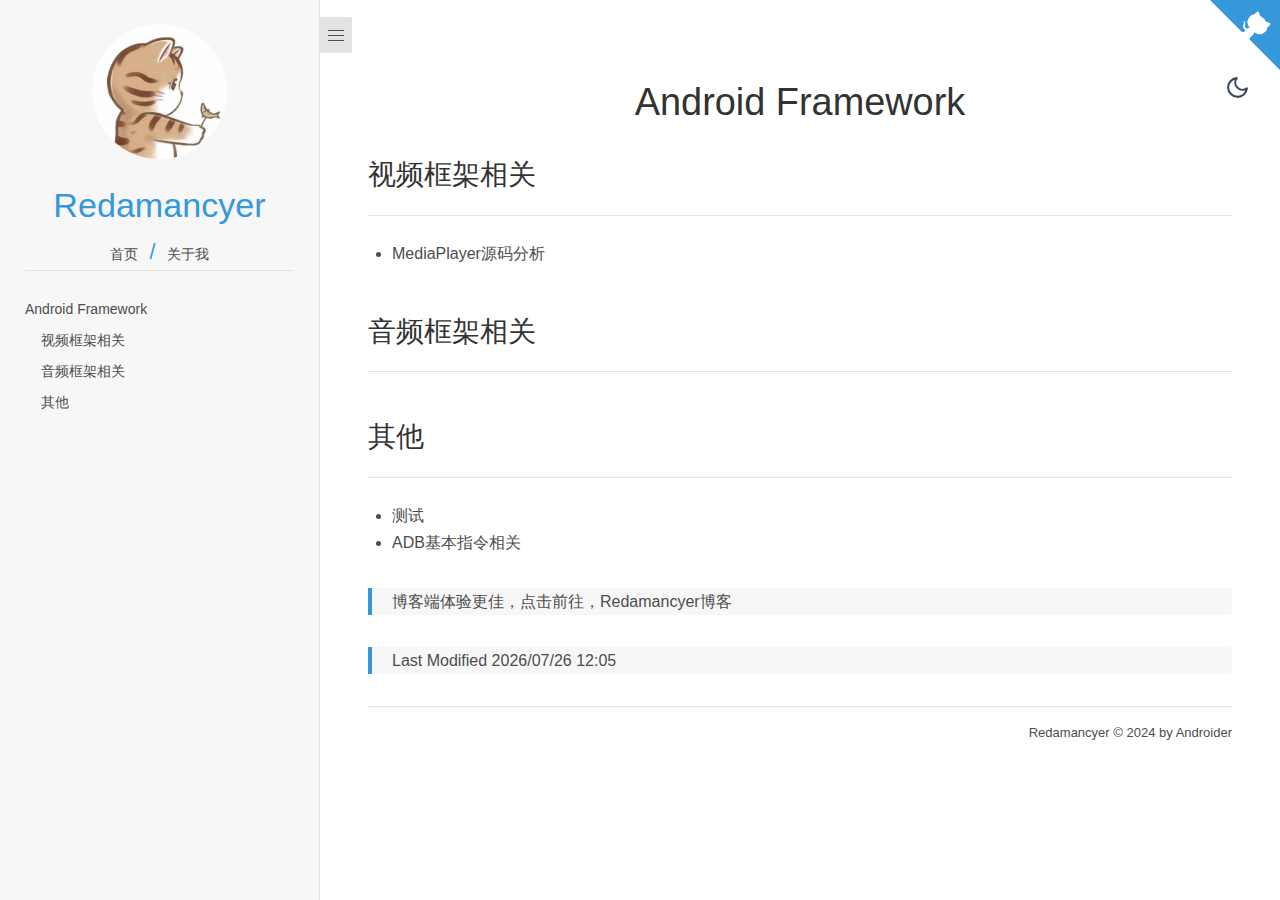
==== commit 463eb894: "readme fixed" ====
--- a/index.html
+++ b/index.html
@@ -96,7 +96,7 @@
             //     language: 'chinese'
             // },
             footer: {
-                copy: '<span>Redamancyer &copy; 2024</span>',
+                copy: '<span><a href="https://redamancyer.github.io/#/" title="https://redamancyer.github.io/#/">Redamancyer</a> &copy; 2024</span>',
                 auth: 'by Androider',
                 pre: '<hr/>',
                 style: 'text-align: right;font-size:13px',
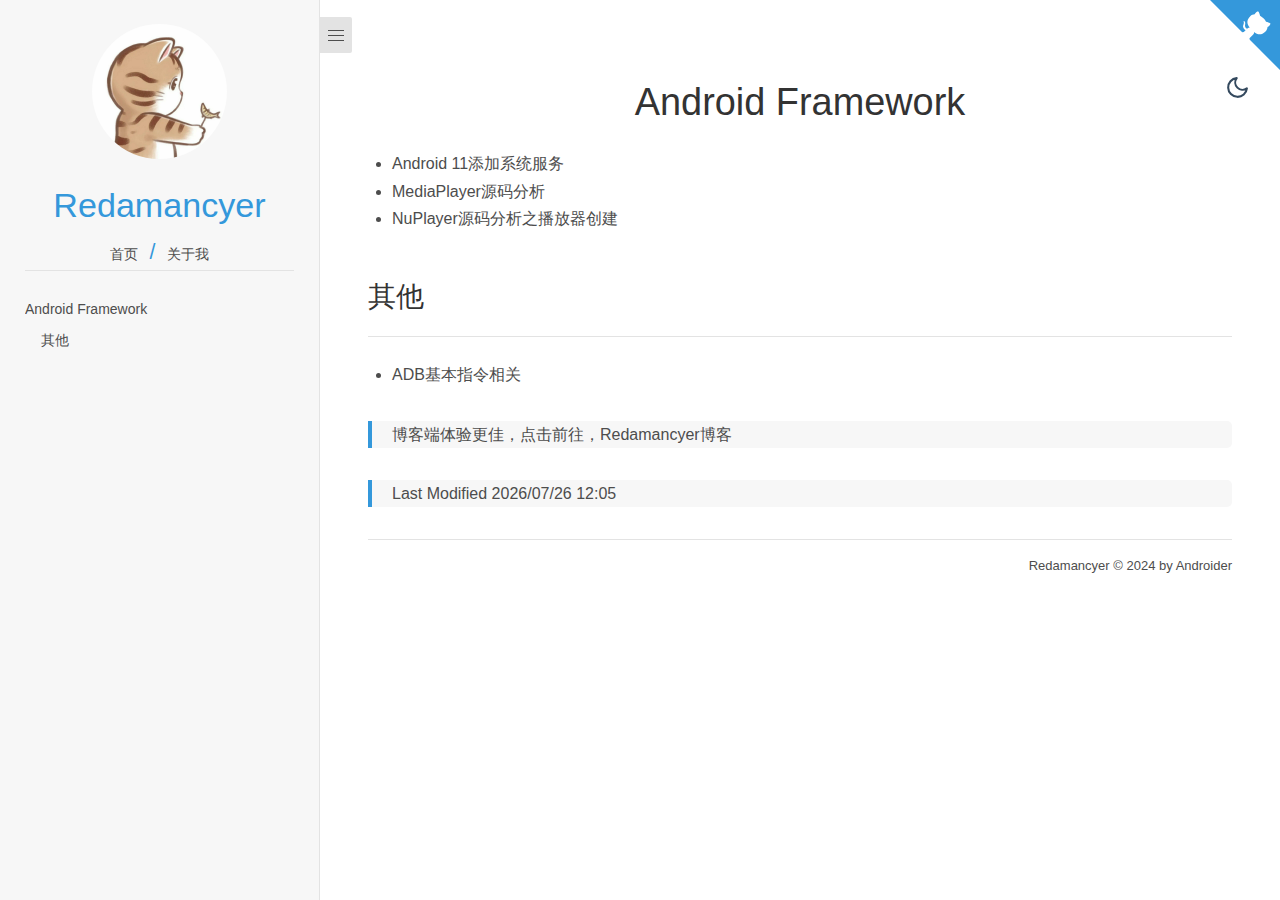
==== commit 58e0641d: "fix flash" ====
--- a/index.html
+++ b/index.html
@@ -11,6 +11,23 @@
     <meta http-equiv="X-UA-Compatible" content="IE=edge,chrome=1" />
     <meta name="description" content="Description">
     <meta name="viewport" content="width=device-width, initial-scale=1.0, minimum-scale=1.0">
+    <script>
+        // 获取当前时间戳
+        var timestamp = new Date().getTime();
+
+        // 获取当前页面 URL
+        var currentUrl = window.location.href;
+
+        // 检查当前 URL 是否已经包含查询参数
+        if (currentUrl.indexOf('timestamp=') === -1) {
+            // 如果 URL 中没有时间戳参数，则添加时间戳参数
+            var separator = currentUrl.indexOf('?') !== -1 ? '&' : '?';
+            var newUrl = currentUrl + separator + 'timestamp=' + timestamp;
+
+            // 设置页面链接为新 URL
+            window.location.href = newUrl;
+        }
+    </script>
 
     <!-- <link rel="stylesheet" href="_media/css/gitalk.css"> -->
     <link rel="stylesheet" href="_media/css/style.min.css" type="text/css">
@@ -20,9 +37,6 @@
     <link rel="stylesheet alternative" href="_media/css/theme-simple-dark.css" title="dark">
     <link rel="shortcut icon" href="_media/img/favicon.ico" type="image/x-icon">
     <link rel="stylesheet" href="_media/css/custom.css?version=24914">
-
-
-
 </head>
 
 <body>
--- a/_media/css/theme-simple.css
+++ b/_media/css/theme-simple.css
@@ -1 +1 @@
-.github-corner{position:absolute;z-index:40;top:0;right:0;border-bottom:0;text-decoration:none}.github-corner svg{height:70px;width:70px;fill:var(--theme-color);color:var(--base-background-color)}.github-corner:hover .octo-arm{-webkit-animation:octocat-wave 560ms ease-in-out;animation:octocat-wave 560ms ease-in-out}@-webkit-keyframes octocat-wave{0%,100%{transform:rotate(0)}20%,60%{transform:rotate(-25deg)}40%,80%{transform:rotate(10deg)}}@keyframes octocat-wave{0%,100%{transform:rotate(0)}20%,60%{transform:rotate(-25deg)}40%,80%{transform:rotate(10deg)}}.progress{position:fixed;z-index:2147483647;top:0;left:0;right:0;height:3px;width:0;background-color:var(--theme-color);transition:width var(--duration-fast),opacity calc(var(--duration-fast) * 2)}body.ready-transition:after,body.ready-transition>*:not(.progress){opacity:0;transition:opacity var(--spinner-transition-duration)}body.ready-transition:after{content:'';position:absolute;z-index:1000;top:calc(50% - (var(--spinner-size) / 2));left:calc(50% - (var(--spinner-size) / 2));height:var(--spinner-size);width:var(--spinner-size);border:var(--spinner-track-width, 0) solid var(--spinner-track-color);border-left-color:var(--theme-color);border-left-color:var(--theme-color);border-radius:50%;-webkit-animation:spinner var(--duration-slow) infinite linear;animation:spinner var(--duration-slow) infinite linear}body.ready-transition.ready-spinner:after{opacity:1}body.ready-transition.ready-fix:after{opacity:0}body.ready-transition.ready-fix>*:not(.progress){opacity:1;transition-delay:var(--spinner-transition-duration)}@-webkit-keyframes spinner{0%{transform:rotate(0deg)}100%{transform:rotate(360deg)}}@keyframes spinner{0%{transform:rotate(0deg)}100%{transform:rotate(360deg)}}*,*:before,*:after{box-sizing:inherit;font-size:inherit;-webkit-overflow-scrolling:touch;-webkit-tap-highlight-color:rgba(0,0,0,0);-webkit-text-size-adjust:none;-webkit-touch-callout:none}:root{box-sizing:border-box;background-color:var(--base-background-color);font-size:var(--base-font-size);font-weight:var(--base-font-weight);line-height:var(--base-line-height);letter-spacing:var(--base-letter-spacing);color:var(--base-color);-webkit-font-smoothing:antialiased;-moz-osx-font-smoothing:grayscale;font-smoothing:antialiased}html,button,input,optgroup,select,textarea{font-family:var(--base-font-family)}button,input,optgroup,select,textarea{font-size:100%;margin:0}a{text-decoration:none;-webkit-text-decoration-skip:ink;text-decoration-skip-ink:auto}body{margin:0}hr{height:0;margin:2em 0;border:none;border-bottom:var(--hr-border, 0)}img{max-width:100%;border:0}main{display:block}main.hidden{display:none}mark{background:var(--mark-background);color:var(--mark-color)}pre{font-family:var(--pre-font-family);font-size:var(--pre-font-size);font-weight:var(--pre-font-weight);line-height:var(--pre-line-height)}small{display:inline-block;font-size:var(--small-font-size)}strong{font-weight:var(--strong-font-weight);color:var(--strong-color, currentColor)}sub,sup{font-size:var(--subsup-font-size);line-height:0;position:relative;vertical-align:baseline}sub{bottom:-0.25em}sup{top:-0.5em}body:not([data-platform^="Mac"]) *{scrollbar-color:hsla(var(--mono-hue), var(--mono-saturation), 50%, 0.3) hsla(var(--mono-hue), var(--mono-saturation), 50%, 0.1);scrollbar-width:thin}body:not([data-platform^="Mac"]) * ::-webkit-scrollbar{width:5px;height:5px}body:not([data-platform^="Mac"]) * ::-webkit-scrollbar-thumb{background:hsla(var(--mono-hue), var(--mono-saturation), 50%, 0.3)}body:not([data-platform^="Mac"]) * ::-webkit-scrollbar-track{background:hsla(var(--mono-hue), var(--mono-saturation), 50%, 0.1)}::-moz-selection{background:var(--selection-color)}::selection{background:var(--selection-color)}.emoji{height:var(--emoji-size);vertical-align:middle}.task-list-item{list-style:none}.task-list-item input{margin-right:0.5em;margin-left:0;vertical-align:0.075em}.markdown-section code[class*="lang-"],.markdown-section pre[data-lang]{font-family:var(--code-font-family);font-size:var(--code-font-size);font-weight:var(--code-font-weight);letter-spacing:normal;line-height:var(--code-block-line-height);-moz-tab-size:var(--code-tab-size);-o-tab-size:var(--code-tab-size);tab-size:var(--code-tab-size);text-align:left;white-space:pre;word-spacing:normal;word-wrap:normal;word-break:normal;-webkit-hyphens:none;-ms-hyphens:none;hyphens:none}.markdown-section pre[data-lang]{position:relative;overflow:auto;margin:var(--code-block-margin);padding:0;border-radius:var(--code-block-border-radius)}.markdown-section pre[data-lang]::after{content:attr(data-lang);position:absolute;top:0.75em;right:0.75em;opacity:0.6;color:inherit;font-size:var(--font-size-s);line-height:1}.markdown-section pre[data-lang] code{display:block;overflow:auto;padding:var(--code-block-padding)}code[class*="lang-"],pre[data-lang]{color:var(--code-theme-text)}pre[data-lang]::-moz-selection,pre[data-lang] ::-moz-selection,code[class*="lang-"]::-moz-selection,code[class*="lang-"] ::-moz-selection{background:var(--code-theme-selection, var(--selection-color))}pre[data-lang]::-moz-selection, pre[data-lang] ::-moz-selection, code[class*="lang-"]::-moz-selection, code[class*="lang-"] ::-moz-selection{background:var(--code-theme-selection, var(--selection-color))}pre[data-lang]::selection,pre[data-lang] ::selection,code[class*="lang-"]::selection,code[class*="lang-"] ::selection{background:var(--code-theme-selection, var(--selection-color))}:not(pre)>code[class*="lang-"],pre[data-lang]{background:var(--code-theme-background)}.namespace{opacity:0.7}.token.comment,.token.prolog,.token.doctype,.token.cdata{color:var(--code-theme-comment)}.token.punctuation{color:var(--code-theme-punctuation)}.token.property,.token.tag,.token.boolean,.token.number,.token.constant,.token.symbol,.token.deleted{color:var(--code-theme-tag)}.token.selector,.token.attr-name,.token.string,.token.char,.token.builtin,.token.inserted{color:var(--code-theme-selector)}.token.operator,.token.entity,.token.url,.language-css .token.string,.style .token.string{color:var(--code-theme-operator)}.token.atrule,.token.attr-value,.token.keyword{color:var(--code-theme-keyword)}.token.function{color:var(--code-theme-function)}.token.regex,.token.important,.token.variable{color:var(--code-theme-variable)}.token.important,.token.bold{font-weight:bold}.token.italic{font-style:italic}.token.entity{cursor:help}.markdown-section{position:relative;max-width:var(--content-max-width);margin:0 auto;padding:2rem 45px}.app-nav:not(:empty) ~ main .markdown-section{padding-top:3.5rem}.markdown-section figure,.markdown-section p,.markdown-section ol,.markdown-section ul{margin:1em 0}.markdown-section ol,.markdown-section ul{padding-left:1.5rem}.markdown-section ol ol,.markdown-section ol ul,.markdown-section ul ol,.markdown-section ul ul{margin-top:0.15rem;margin-bottom:0.15rem}.markdown-section a{border-bottom:var(--link-border-bottom);color:var(--link-color);-webkit-text-decoration:var(--link-text-decoration);text-decoration:var(--link-text-decoration);-webkit-text-decoration-color:var(--link-text-decoration-color);text-decoration-color:var(--link-text-decoration-color)}.markdown-section a:hover{border-bottom:var(--link-border-bottom--hover, var(--link-border-bottom, 0));color:var(--link-color--hover, var(--link-color));-webkit-text-decoration:var(--link-text-decoration--hover, var(--link-text-decoration));text-decoration:var(--link-text-decoration--hover, var(--link-text-decoration));-webkit-text-decoration-color:var(--link-text-decoration-color--hover, var(--link-text-decoration-color));text-decoration-color:var(--link-text-decoration-color--hover, var(--link-text-decoration-color))}.markdown-section a.anchor{border-bottom:0;color:inherit;text-decoration:none}.markdown-section a.anchor:hover{text-decoration:underline}.markdown-section blockquote{overflow:visible;margin:2em 0;padding:1.5em;border-width:var(--blockquote-border-width, 0);border-style:var(--blockquote-border-style);border-color:var(--blockquote-border-color);border-radius:var(--blockquote-border-radius);background:var(--blockquote-background);color:var(--blockquote-color);font-family:var(--blockquote-font-family);font-size:var(--blockquote-font-size);font-style:var(--blockquote-font-style);font-weight:var(--blockquote-font-weight);quotes:"“" "”" "‘" "’"}.markdown-section blockquote em{font-family:var(--blockquote-em-font-family);font-size:var(--blockquote-em-font-size);font-style:var(--blockquote-em-font-style);font-weight:var(--blockquote-em-font-weight)}.markdown-section blockquote p:first-child{margin-top:0}.markdown-section blockquote p:first-child:before,.markdown-section blockquote p:first-child:after{color:var(--blockquote-quotes-color);font-family:var(--blockquote-quotes-font-family);font-size:var(--blockquote-quotes-font-size);line-height:0}.markdown-section blockquote p:first-child:before{content:var(--blockquote-quotes-open);margin-right:0.15em;vertical-align:-0.45em}.markdown-section blockquote p:first-child:after{content:var(--blockquote-quotes-close);margin-left:0.15em;vertical-align:-0.55em}.markdown-section blockquote p:last-child{margin-bottom:0}.markdown-section code{font-family:var(--code-font-family);font-size:var(--code-font-size);font-weight:var(--code-font-weight);line-height:inherit}.markdown-section code:not([class*="lang-"]):not([class*="language-"]){margin:var(--code-inline-margin);padding:var(--code-inline-padding);border-radius:var(--code-inline-border-radius);background:var(--code-inline-background);color:var(--code-inline-color, currentColor);white-space:nowrap}.markdown-section h1:first-child,.markdown-section h2:first-child,.markdown-section h3:first-child,.markdown-section h4:first-child,.markdown-section h5:first-child,.markdown-section h6:first-child{margin-top:0}.markdown-section h1 a[data-id],.markdown-section h2 a[data-id],.markdown-section h3 a[data-id],.markdown-section h4 a[data-id],.markdown-section h5 a[data-id],.markdown-section h6 a[data-id]{display:inline-block}.markdown-section h1 code,.markdown-section h2 code,.markdown-section h3 code,.markdown-section h4 code,.markdown-section h5 code,.markdown-section h6 code{font-size:0.875em}.markdown-section h1+h2,.markdown-section h1+h3,.markdown-section h1+h4,.markdown-section h1+h5,.markdown-section h1+h6,.markdown-section h2+h3,.markdown-section h2+h4,.markdown-section h2+h5,.markdown-section h2+h6,.markdown-section h3+h4,.markdown-section h3+h5,.markdown-section h3+h6,.markdown-section h4+h5,.markdown-section h4+h6,.markdown-section h5+h6{margin-top:1rem}.markdown-section h1{margin:var(--heading-h1-margin, var(--heading-margin));padding:var(--heading-h1-padding, var(--heading-padding));border-width:var(--heading-h1-border-width, 0);border-style:var(--heading-h1-border-style);border-color:var(--heading-h1-border-color);font-family:var(--heading-h1-font-family, var(--heading-font-family));font-size:var(--heading-h1-font-size);font-weight:var(--heading-h1-font-weight, var(--heading-font-weight));line-height:var(--base-line-height);color:var(--heading-h1-color, var(--heading-color))}.markdown-section h2{margin:var(--heading-h2-margin, var(--heading-margin));padding:var(--heading-h2-padding, var(--heading-padding));border-width:var(--heading-h2-border-width, 0);border-style:var(--heading-h2-border-style);border-color:var(--heading-h2-border-color);font-family:var(--heading-h2-font-family, var(--heading-font-family));font-size:var(--heading-h2-font-size);font-weight:var(--heading-h2-font-weight, var(--heading-font-weight));line-height:var(--base-line-height);color:var(--heading-h2-color, var(--heading-color))}.markdown-section h3{margin:var(--heading-h3-margin, var(--heading-margin));padding:var(--heading-h3-padding, var(--heading-padding));border-width:var(--heading-h3-border-width, 0);border-style:var(--heading-h3-border-style);border-color:var(--heading-h3-border-color);font-family:var(--heading-h3-font-family, var(--heading-font-family));font-size:var(--heading-h3-font-size);font-weight:var(--heading-h3-font-weight, var(--heading-font-weight));color:var(--heading-h3-color, var(--heading-color))}.markdown-section h4{margin:var(--heading-h4-margin, var(--heading-margin));padding:var(--heading-h4-padding, var(--heading-padding));border-width:var(--heading-h4-border-width, 0);border-style:var(--heading-h4-border-style);border-color:var(--heading-h4-border-color);font-family:var(--heading-h4-font-family, var(--heading-font-family));font-size:var(--heading-h4-font-size);font-weight:var(--heading-h4-font-weight, var(--heading-font-weight));color:var(--heading-h4-color, var(--heading-color))}.markdown-section h5{margin:var(--heading-h5-margin, var(--heading-margin));padding:var(--heading-h5-padding, var(--heading-padding));border-width:var(--heading-h5-border-width, 0);border-style:var(--heading-h5-border-style);border-color:var(--heading-h5-border-color);font-family:var(--heading-h5-font-family, var(--heading-font-family));font-size:var(--heading-h5-font-size);font-weight:var(--heading-h5-font-weight, var(--heading-font-weight));color:var(--heading-h5-color, var(--heading-color))}.markdown-section h6{margin:var(--heading-h6-margin, var(--heading-margin));padding:var(--heading-h6-padding, var(--heading-padding));border-width:var(--heading-h6-border-width, 0);border-style:var(--heading-h6-border-style);border-color:var(--heading-h6-border-color);font-family:var(--heading-h6-font-family, var(--heading-font-family));font-size:var(--heading-h6-font-size);font-weight:var(--heading-h6-font-weight, var(--heading-font-weight));color:var(--heading-h6-color, var(--heading-color))}.markdown-section iframe{margin:1em 0}.markdown-section img{max-width:100%}.markdown-section kbd{display:inline-block;min-width:var(--kbd-min-width);margin:var(--kbd-margin);padding:var(--kbd-padding);border:var(--kbd-border);border-radius:var(--kbd-border-radius);background:var(--kbd-background);font-family:inherit;font-size:var(--kbd-font-size);text-align:center;letter-spacing:0;line-height:1;color:var(--kbd-color)}.markdown-section kbd+kbd{margin-left:-0.15em}.markdown-section table{display:block;overflow:auto;margin:1rem 0;border-spacing:0;border-collapse:collapse}.markdown-section th,.markdown-section td{padding:var(--table-cell-padding)}.markdown-section th:not([align]){text-align:left}.markdown-section thead{border-color:var(--table-head-border-color);border-style:solid;border-width:var(--table-head-border-width, 0);background:var(--table-head-background)}.markdown-section th{font-weight:var(--table-head-font-weight);color:var(--strong-color)}.markdown-section td{border-color:var(--table-cell-border-color);border-style:solid;border-width:var(--table-cell-border-width, 0)}.markdown-section tbody{border-color:var(--table-body-border-color);border-style:solid;border-width:var(--table-body-border-width, 0)}.markdown-section tbody tr:nth-child(odd){background:var(--table-row-odd-background)}.markdown-section tbody tr:nth-child(even){background:var(--table-row-even-background)}.markdown-section>ul .task-list-item{margin-left:-1.25em}.markdown-section>ul .task-list-item .task-list-item{margin-left:0}.markdown-section .table-wrapper{overflow-x:auto}.markdown-section .table-wrapper table{display:table;width:100%}.markdown-section .table-wrapper td::before{display:none}@media (max-width: 30em){.markdown-section .table-wrapper tbody,.markdown-section .table-wrapper tr,.markdown-section .table-wrapper td{display:block}.markdown-section .table-wrapper th,.markdown-section .table-wrapper td{border:none}.markdown-section .table-wrapper thead{display:none}.markdown-section .table-wrapper tr{border-color:var(--table-cell-border-color);border-style:solid;border-width:var(--table-cell-border-width, 0);padding:var(--table-cell-padding)}.markdown-section .table-wrapper tr:not(:last-child){border-bottom:0}.markdown-section .table-wrapper td{padding:0.15em 0 0.15em 8em}.markdown-section .table-wrapper td::before{display:inline-block;float:left;width:8em;margin-left:-8em;font-weight:bold;text-align:left}}.markdown-section .tip,.markdown-section .warn{position:relative;margin:2em 0;padding:var(--notice-padding);border-width:var(--notice-border-width, 0);border-style:var(--notice-border-style);border-color:var(--notice-border-color);border-radius:var(--notice-border-radius);background:var(--notice-background);font-family:var(--notice-font-family);font-weight:var(--notice-font-weight);color:var(--notice-color)}.markdown-section .tip:before,.markdown-section .warn:before{display:inline-block;position:var(--notice-before-position, relative);top:var(--notice-before-top);left:var(--notice-before-left);height:var(--notice-before-height);width:var(--notice-before-width);margin:var(--notice-before-margin);padding:var(--notice-before-padding);border-radius:var(--notice-before-border-radius);line-height:var(--notice-before-line-height);font-family:var(--notice-before-font-family);font-size:var(--notice-before-font-size);font-weight:var(--notice-before-font-weight);text-align:center}.markdown-section .tip{border-width:var(--notice-important-border-width, var(--notice-border-width, 0));border-style:var(--notice-important-border-style, var(--notice-border-style));border-color:var(--notice-important-border-color, var(--notice-border-color));background:var(--notice-important-background, var(--notice-background));color:var(--notice-important-color, var(--notice-color))}.markdown-section .tip:before{content:var(--notice-important-before-content, var(--notice-before-content));background:var(--notice-important-before-background, var(--notice-before-background));color:var(--notice-important-before-color, var(--notice-before-color))}.markdown-section .warn{border-width:var(--notice-tip-border-width, var(--notice-border-width, 0));border-style:var(--notice-tip-border-style, var(--notice-border-style));border-color:var(--notice-tip-border-color, var(--notice-border-color));background:var(--notice-tip-background, var(--notice-background));color:var(--notice-tip-color, var(--notice-color))}.markdown-section .warn:before{content:var(--notice-tip-before-content, var(--notice-before-content));background:var(--notice-tip-before-background, var(--notice-before-background));color:var(--notice-tip-before-color, var(--notice-before-color))}.cover{display:none;position:relative;z-index:20;min-height:100vh;flex-direction:column;align-items:center;justify-content:center;padding:calc(var(--cover-border-inset, 0px) + var(--cover-border-width, 0px));color:var(--cover-color);text-align:var(--cover-text-align)}@media screen and (-ms-high-contrast: active), screen and (-ms-high-contrast: none){.cover{height:100vh}}.cover:before,.cover:after{content:'';position:absolute}.cover:before{top:0;bottom:0;left:0;right:0;background-blend-mode:var(--cover-background-blend-mode);background-color:var(--cover-background-color);background-image:var(--cover-background-image);background-position:var(--cover-background-position);background-repeat:var(--cover-background-repeat);background-size:var(--cover-background-size)}.cover:after{top:var(--cover-border-inset, 0);bottom:var(--cover-border-inset, 0);left:var(--cover-border-inset, 0);right:var(--cover-border-inset, 0);border-width:var(--cover-border-width, 0);border-style:solid;border-color:var(--cover-border-color)}.cover a{border-bottom:var(--cover-link-border-bottom);color:var(--cover-link-color);-webkit-text-decoration:var(--cover-link-text-decoration);text-decoration:var(--cover-link-text-decoration);-webkit-text-decoration-color:var(--cover-link-text-decoration-color);text-decoration-color:var(--cover-link-text-decoration-color)}.cover a:hover{border-bottom:var(--cover-link-border-bottom--hover, var(--cover-link-border-bottom));color:var(--cover-link-color--hover, var(--cover-link-color));-webkit-text-decoration:var(--cover-link-text-decoration--hover, var(--cover-link-text-decoration));text-decoration:var(--cover-link-text-decoration--hover, var(--cover-link-text-decoration));-webkit-text-decoration-color:var(--cover-link-text-decoration-color--hover, var(--cover-link-text-decoration-color));text-decoration-color:var(--cover-link-text-decoration-color--hover, var(--cover-link-text-decoration-color))}.cover h1{color:var(--cover-heading-color);position:relative;margin:0;font-size:var(--cover-heading-font-size);font-weight:var(--cover-heading-font-weight);line-height:1.2}.cover h1 a,.cover h1 a:hover{display:block;border-bottom:none;color:inherit;text-decoration:none}.cover h1 small{position:absolute;bottom:0;margin-left:0.5em}.cover h1 span{font-size:calc(var(--cover-heading-font-size-min) * 1px)}@media (min-width: 26em){.cover h1 span{font-size:calc((var(--cover-heading-font-size-min) * 1px) + (var(--cover-heading-font-size-max) - var(--cover-heading-font-size-min)) * ((100vw - 420px) / (1024 - 420)))}}@media (min-width: 64em){.cover h1 span{font-size:calc(var(--cover-heading-font-size-max) * 1px)}}.cover blockquote{margin:0;color:var(--cover-blockquote-color);font-size:var(--cover-blockquote-font-size)}.cover blockquote a{color:inherit}.cover ul{padding:0;list-style-type:none}.cover .cover-main{position:relative;z-index:1;max-width:var(--cover-max-width);margin:var(--cover-margin);padding:0 45px}.cover .cover-main>p:last-child{margin:1.25em -.25em}.cover .cover-main>p:last-child a{display:block;margin:.375em .25em;padding:var(--cover-button-padding);border:var(--cover-button-border);border-radius:var(--cover-button-border-radius);box-shadow:var(--cover-button-box-shadow);background:var(--cover-button-background);text-align:center;-webkit-text-decoration:var(--cover-button-text-decoration);text-decoration:var(--cover-button-text-decoration);-webkit-text-decoration-color:var(--cover-button-text-decoration-color);text-decoration-color:var(--cover-button-text-decoration-color);color:var(--cover-button-color);white-space:nowrap;transition:var(--cover-button-transition)}.cover .cover-main>p:last-child a:hover{border:var(--cover-button-border--hover, var(--cover-button-border));box-shadow:var(--cover-button-box-shadow--hover, var(--cover-button-box-shadow));background:var(--cover-button-background--hover, var(--cover-button-background));-webkit-text-decoration:var(--cover-button-text-decoration--hover, var(--cover-button-text-decoration));text-decoration:var(--cover-button-text-decoration--hover, var(--cover-button-text-decoration));-webkit-text-decoration-color:var(--cover-button-text-decoration-color--hover, var(--cover-button-text-decoration-color));text-decoration-color:var(--cover-button-text-decoration-color--hover, var(--cover-button-text-decoration-color));color:var(--cover-button-color--hover, var(--cover-button-color))}.cover .cover-main>p:last-child a:first-child{border:var(--cover-button-primary-border, var(--cover-button-border));box-shadow:var(--cover-button-primary-box-shadow, var(--cover-button-box-shadow));background:var(--cover-button-primary-background, var(--cover-button-background));-webkit-text-decoration:var(--cover-button-primary-text-decoration, var(--cover-button-text-decoration));text-decoration:var(--cover-button-primary-text-decoration, var(--cover-button-text-decoration));-webkit-text-decoration-color:var(--cover-button-primary-text-decoration-color, var(--cover-button-text-decoration-color));text-decoration-color:var(--cover-button-primary-text-decoration-color, var(--cover-button-text-decoration-color));color:var(--cover-button-primary-color, var(--cover-button-color))}.cover .cover-main>p:last-child a:first-child:hover{border:var(--cover-button-primary-border--hover, var(--cover-button-border--hover, var(--cover-button-primary-border, var(--cover-button-border))));box-shadow:var(--cover-button-primary-box-shadow--hover, var(--cover-button-box-shadow--hover, var(--cover-button-primary-box-shadow, var(--cover-button-box-shadow))));background:var(--cover-button-primary-background--hover, var(--cover-button-background--hover, var(--cover-button-primary-background, var(--cover-button-background))));-webkit-text-decoration:var(--cover-button-primary-text-decoration--hover, var(--cover-button-text-decoration--hover, var(--cover-button-primary-text-decoration, var(--cover-button-text-decoration))));text-decoration:var(--cover-button-primary-text-decoration--hover, var(--cover-button-text-decoration--hover, var(--cover-button-primary-text-decoration, var(--cover-button-text-decoration))));-webkit-text-decoration-color:var(--cover-button-primary-text-decoration-color--hover, var(--cover-button-text-decoration-color--hover, var(--cover-button-primary-text-decoration-color, var(--cover-button-text-decoration-color))));text-decoration-color:var(--cover-button-primary-text-decoration-color--hover, var(--cover-button-text-decoration-color--hover, var(--cover-button-primary-text-decoration-color, var(--cover-button-text-decoration-color))));color:var(--cover-button-primary-color--hover, var(--cover-button-color--hover, var(--cover-button-primary-color, var(--cover-button-color))))}@media (min-width: 30.01em){.cover .cover-main>p:last-child a{display:inline-block}}.cover .mask{visibility:var(--cover-background-mask-visibility, hidden);position:absolute;top:0;bottom:0;left:0;right:0;background-color:var(--cover-background-mask-color);opacity:var(--cover-background-mask-opacity)}.cover.has-mask .mask{visibility:visible}.cover.show{display:flex}.app-nav{position:absolute;z-index:30;top:calc(35px - (0.5em * var(--base-line-height)));left:45px;right:80px;text-align:right}.app-nav.no-badge{right:45px}.app-nav li>img,.app-nav li>a>img{margin-top:-0.25em;vertical-align:middle}.app-nav li>img:first-child,.app-nav li>a>img:first-child{margin-right:0.5em}.app-nav ul,.app-nav li{margin:0;padding:0;list-style:none}.app-nav li{position:relative}.app-nav li a{display:block;line-height:1;transition:var(--navbar-root-transition)}.app-nav>ul>li{display:inline-block;margin:var(--navbar-root-margin)}.app-nav>ul>li:first-child{margin-left:0}.app-nav>ul>li:last-child{margin-right:0}.app-nav>ul>li>a,.app-nav>ul>li>span{padding:var(--navbar-root-padding);border-width:var(--navbar-root-border-width, 0);border-style:var(--navbar-root-border-style);border-color:var(--navbar-root-border-color);border-radius:var(--navbar-root-border-radius);background:var(--navbar-root-background);color:var(--navbar-root-color);-webkit-text-decoration:var(--navbar-root-text-decoration);text-decoration:var(--navbar-root-text-decoration);-webkit-text-decoration-color:var(--navbar-root-text-decoration-color);text-decoration-color:var(--navbar-root-text-decoration-color)}.app-nav>ul>li>a:hover,.app-nav>ul>li>span:hover{background:var(--navbar-root-background--hover, var(--navbar-root-background));border-style:var(--navbar-root-border-style--hover, var(--navbar-root-border-style));border-color:var(--navbar-root-border-color--hover, var(--navbar-root-border-color));color:var(--navbar-root-color--hover, var(--navbar-root-color));-webkit-text-decoration:var(--navbar-root-text-decoration--hover, var(--navbar-root-text-decoration));text-decoration:var(--navbar-root-text-decoration--hover, var(--navbar-root-text-decoration));-webkit-text-decoration-color:var(--navbar-root-text-decoration-color--hover, var(--navbar-root-text-decoration-color));text-decoration-color:var(--navbar-root-text-decoration-color--hover, var(--navbar-root-text-decoration-color))}.app-nav>ul>li>a:not(:last-child),.app-nav>ul>li>span:not(:last-child){padding:var(--navbar-menu-root-padding, var(--navbar-root-padding));background:var(--navbar-menu-root-background, var(--navbar-root-background))}.app-nav>ul>li>a:not(:last-child):hover,.app-nav>ul>li>span:not(:last-child):hover{background:var(--navbar-menu-root-background--hover, var(--navbar-menu-root-background, var(--navbar-root-background--hover, var(--navbar-root-background))))}.app-nav>ul>li>a.active{background:var(--navbar-root-background--active, var(--navbar-root-background));border-style:var(--navbar-root-border-style--active, var(--navbar-root-border-style));border-color:var(--navbar-root-border-color--active, var(--navbar-root-border-color));color:var(--navbar-root-color--active, var(--navbar-root-color));-webkit-text-decoration:var(--navbar-root-text-decoration--active, var(--navbar-root-text-decoration));text-decoration:var(--navbar-root-text-decoration--active, var(--navbar-root-text-decoration));-webkit-text-decoration-color:var(--navbar-root-text-decoration-color--active, var(--navbar-root-text-decoration-color));text-decoration-color:var(--navbar-root-text-decoration-color--active, var(--navbar-root-text-decoration-color))}.app-nav>ul>li>a.active:not(:last-child):hover{background:var(--navbar-menu-root-background--active, var(--navbar-menu-root-background, var(--navbar-root-background--active, var(--navbar-root-background))))}.app-nav>ul>li ul{visibility:hidden;position:absolute;top:100%;right:50%;overflow-y:auto;box-sizing:border-box;max-height:calc(50vh);padding:var(--navbar-menu-padding);border-width:var(--navbar-menu-border-width, 0);border-style:solid;border-color:var(--navbar-menu-border-color);border-radius:var(--navbar-menu-border-radius);background:var(--navbar-menu-background);box-shadow:var(--navbar-menu-box-shadow);text-align:left;white-space:nowrap;opacity:0;transform:translate(50%, -0.35em);transition:var(--navbar-menu-transition)}.app-nav>ul>li ul li{white-space:nowrap}.app-nav>ul>li ul a{margin:var(--navbar-menu-link-margin);padding:var(--navbar-menu-link-padding);border-width:var(--navbar-menu-link-border-width, 0);border-style:var(--navbar-menu-link-border-style);border-color:var(--navbar-menu-link-border-color);border-radius:var(--navbar-menu-link-border-radius);background:var(--navbar-menu-link-background);color:var(--navbar-menu-link-color);-webkit-text-decoration:var(--navbar-menu-link-text-decoration);text-decoration:var(--navbar-menu-link-text-decoration);-webkit-text-decoration-color:var(--navbar-menu-link-text-decoration-color);text-decoration-color:var(--navbar-menu-link-text-decoration-color)}.app-nav>ul>li ul a:hover{background:var(--navbar-menu-link-background--hover, var(--navbar-menu-link-background));border-style:var(--navbar-menu-link-border-style--hover, var(--navbar-menu-link-border-style));border-color:var(--navbar-menu-link-border-color--hover, var(--navbar-menu-link-border-color));color:var(--navbar-menu-link-color--hover, var(--navbar-menu-link-color));-webkit-text-decoration:var(--navbar-menu-link-text-decoration--hover, var(--navbar-menu-link-text-decoration));text-decoration:var(--navbar-menu-link-text-decoration--hover, var(--navbar-menu-link-text-decoration));-webkit-text-decoration-color:var(--navbar-menu-link-text-decoration-color--hover, var(--navbar-menu-link-text-decoration-color));text-decoration-color:var(--navbar-menu-link-text-decoration-color--hover, var(--navbar-menu-link-text-decoration-color))}.app-nav>ul>li ul a.active{background:var(--navbar-menu-link-background--active, var(--navbar-menu-link-background));border-style:var(--navbar-menu-link-border-style--active, var(--navbar-menu-link-border-style));border-color:var(--navbar-menu-link-border-color--active, var(--navbar-menu-link-border-color));color:var(--navbar-menu-link-color--active, var(--navbar-menu-link-color));-webkit-text-decoration:var(--navbar-menu-link-text-decoration--active, var(--navbar-menu-link-text-decoration));text-decoration:var(--navbar-menu-link-text-decoration--active, var(--navbar-menu-link-text-decoration));-webkit-text-decoration-color:var(--navbar-menu-link-text-decoration-color--active, var(--navbar-menu-link-text-decoration-color));text-decoration-color:var(--navbar-menu-link-text-decoration-color--active, var(--navbar-menu-link-text-decoration-color))}.app-nav>ul>li:hover ul,.app-nav>ul>li:focus ul,.app-nav>ul>li.focus-within ul{visibility:visible;opacity:1;transform:translate(50%, 0)}@media (min-width: 48em){nav.app-nav{margin-left:var(--sidebar-width)}}main{position:relative;overflow-x:hidden;min-height:100vh}.sidebar,.sidebar-toggle,.sidebar+.content{transition:all var(--sidebar-transition-duration) ease-out}@media (min-width: 48em){.sidebar+.content{margin-left:var(--sidebar-width)}}.sidebar{display:flex;flex-direction:column;position:fixed;z-index:10;top:0;right:100%;overflow-x:hidden;overflow-y:auto;height:100vh;width:var(--sidebar-width);padding:var(--sidebar-padding);border-width:var(--sidebar-border-width);border-style:solid;border-color:var(--sidebar-border-color);background:var(--sidebar-background)}.sidebar>h1{margin:0;margin:var(--sidebar-name-margin);padding:var(--sidebar-name-padding);background:var(--sidebar-name-background);color:var(--sidebar-name-color);font-family:var(--sidebar-name-font-family);font-size:var(--sidebar-name-font-size);font-weight:var(--sidebar-name-font-weight);text-align:var(--sidebar-name-text-align)}.sidebar>h1 img{max-width:50%}.sidebar>h1 .app-name-link{color:var(--sidebar-name-color)}body:not([data-platform^="Mac"]) .sidebar::-webkit-scrollbar{width:5px}body:not([data-platform^="Mac"]) .sidebar::-webkit-scrollbar-thumb{border-radius:50vw}@media (min-width: 48em){.sidebar{position:absolute;transform:translateX(var(--sidebar-width))}}@media print{.sidebar{display:none}}.sidebar-nav,.sidebar nav{order:1;margin:var(--sidebar-nav-margin);padding:var(--sidebar-nav-padding);background:var(--sidebar-nav-background)}.sidebar-nav ul,.sidebar nav ul{margin:0;padding:0;list-style:none}.sidebar-nav ul ul,.sidebar nav ul ul{margin-left:var(--sidebar-nav-indent)}.sidebar-nav a,.sidebar nav a{display:block;overflow:hidden;margin:var(--sidebar-nav-link-margin);padding:var(--sidebar-nav-link-padding);border-width:var(--sidebar-nav-link-border-width, 0);border-style:var(--sidebar-nav-link-border-style);border-color:var(--sidebar-nav-link-border-color);border-radius:var(--sidebar-nav-link-border-radius);background-color:var(--sidebar-nav-link-background-color);background-image:var(--sidebar-nav-link-background-image);background-position:var(--sidebar-nav-link-background-position);background-repeat:var(--sidebar-nav-link-background-repeat);background-size:var(--sidebar-nav-link-background-size);color:var(--sidebar-nav-link-color);font-weight:var(--sidebar-nav-link-font-weight);white-space:nowrap;-webkit-text-decoration:var(--sidebar-nav-link-text-decoration);text-decoration:var(--sidebar-nav-link-text-decoration);-webkit-text-decoration-color:var(--sidebar-nav-link-text-decoration-color);text-decoration-color:var(--sidebar-nav-link-text-decoration-color);text-overflow:ellipsis;transition:var(--sidebar-nav-link-transition)}.sidebar-nav a img,.sidebar nav a img{margin-top:-0.25em;vertical-align:middle}.sidebar-nav a img:first-child,.sidebar nav a img:first-child{margin-right:0.5em}.sidebar-nav a:hover,.sidebar nav a:hover{border-width:var(--sidebar-nav-link-border-width--hover, var(--sidebar-nav-link-border-width, 0));border-style:var(--sidebar-nav-link-border-style--hover, var(--sidebar-nav-link-border-style));border-color:var(--sidebar-nav-link-border-color--hover, var(--sidebar-nav-link-border-color));background-color:var(--sidebar-nav-link-background-color--hover, var(--sidebar-nav-link-background-color));background-image:var(--sidebar-nav-link-background-image--hover, var(--sidebar-nav-link-background-image));background-position:var(--sidebar-nav-link-background-position--hover, var(--sidebar-nav-link-background-position));background-size:var(--sidebar-nav-link-background-size--hover, var(--sidebar-nav-link-background-size));color:var(--sidebar-nav-link-color--hover, var(--sidebar-nav-link-color));font-weight:var(--sidebar-nav-link-font-weight--hover, var(--sidebar-nav-link-font-weight));-webkit-text-decoration:var(--sidebar-nav-link-text-decoration--hover, var(--sidebar-nav-link-text-decoration));text-decoration:var(--sidebar-nav-link-text-decoration--hover, var(--sidebar-nav-link-text-decoration));-webkit-text-decoration-color:var(--sidebar-nav-link-text-decoration-color);text-decoration-color:var(--sidebar-nav-link-text-decoration-color)}.sidebar-nav ul>li>span,.sidebar-nav ul>li>strong,.sidebar nav ul>li>span,.sidebar nav ul>li>strong{display:block;margin:var(--sidebar-nav-strong-margin);padding:var(--sidebar-nav-strong-padding);border-width:var(--sidebar-nav-strong-border-width, 0);border-style:solid;border-color:var(--sidebar-nav-strong-border-color);color:var(--sidebar-nav-strong-color);font-size:var(--sidebar-nav-strong-font-size);font-weight:var(--sidebar-nav-strong-font-weight);text-transform:var(--sidebar-nav-strong-text-transform)}.sidebar-nav ul>li>span+ul,.sidebar-nav ul>li>strong+ul,.sidebar nav ul>li>span+ul,.sidebar nav ul>li>strong+ul{margin-left:0}.sidebar-nav ul>li:first-child>span,.sidebar-nav ul>li:first-child>strong,.sidebar nav ul>li:first-child>span,.sidebar nav ul>li:first-child>strong{margin-top:0}.sidebar-nav::-webkit-scrollbar,.sidebar nav::-webkit-scrollbar{width:0}@supports (width: env(safe-area-inset)){@media only screen and (orientation: landscape){.sidebar-nav,.sidebar nav{margin-left:calc(env(safe-area-inset-left) / 2)}}}.sidebar-nav li>a:before,.sidebar-nav li>strong:before{display:inline-block}.sidebar-nav li>a{background-repeat:var(--sidebar-nav-pagelink-background-repeat);background-size:var(--sidebar-nav-pagelink-background-size)}.sidebar-nav li>a[href^="/"]:not([href*="?id="]),.sidebar-nav li>a[href^="#/"]:not([href*="?id="]){transition:var(--sidebar-nav-pagelink-transition)}.sidebar-nav li>a[href^="/"]:not([href*="?id="]),.sidebar-nav li>a[href^="/"]:not([href*="?id="]) ~ ul a,.sidebar-nav li>a[href^="#/"]:not([href*="?id="]),.sidebar-nav li>a[href^="#/"]:not([href*="?id="]) ~ ul a{padding:var(--sidebar-nav-pagelink-padding, var(--sidebar-nav-link-padding))}.sidebar-nav li>a[href^="/"]:not([href*="?id="]):only-child,.sidebar-nav li>a[href^="#/"]:not([href*="?id="]):only-child{background-image:var(--sidebar-nav-pagelink-background-image);background-position:var(--sidebar-nav-pagelink-background-position)}.sidebar-nav li>a[href^="/"]:not([href*="?id="]):not(:only-child),.sidebar-nav li>a[href^="#/"]:not([href*="?id="]):not(:only-child){background-image:var(--sidebar-nav-pagelink-background-image--loaded, var(--sidebar-nav-pagelink-background-image));background-position:var(--sidebar-nav-pagelink-background-position--loaded, var(--sidebar-nav-pagelink-background-image))}.sidebar-nav li.active>a,.sidebar-nav li.collapse>a{border-width:var(--sidebar-nav-link-border-width--active, var(--sidebar-nav-link-border-width));border-style:var(--sidebar-nav-link-border-style--active, var(--sidebar-nav-link-border-style));border-color:var(--sidebar-nav-link-border-color--active, var(--sidebar-nav-link-border-color));background-color:var(--sidebar-nav-link-background-color--active, var(--sidebar-nav-link-background-color));background-image:var(--sidebar-nav-link-background-image--active, var(--sidebar-nav-link-background-image));background-position:var(--sidebar-nav-link-background-position--active, var(--sidebar-nav-link-background-position));background-size:var(--sidebar-nav-link-background-size--active, var(--sidebar-nav-link-background-size));color:var(--sidebar-nav-link-color--active, var(--sidebar-nav-link-color));font-weight:var(--sidebar-nav-link-font-weight--active, var(--sidebar-nav-link-font-weight));-webkit-text-decoration:var(--sidebar-nav-link-text-decoration--active, var(--sidebar-nav-link-text-decoration));text-decoration:var(--sidebar-nav-link-text-decoration--active, var(--sidebar-nav-link-text-decoration));-webkit-text-decoration-color:var(--sidebar-nav-link-text-decoration-color);text-decoration-color:var(--sidebar-nav-link-text-decoration-color)}.sidebar-nav li.active>a[href^="/"]:not([href*="?id="]):not(:only-child),.sidebar-nav li.active>a[href^="#/"]:not([href*="?id="]):not(:only-child){background-image:var(--sidebar-nav-pagelink-background-image--active, var(--sidebar-nav-pagelink-background-image--loaded, var(--sidebar-nav-pagelink-background-image)));background-position:var(--sidebar-nav-pagelink-background-position--active, var(--sidebar-nav-pagelink-background-position--loaded, var(--sidebar-nav-pagelink-background-image)))}.sidebar-nav li.collapse>a[href^="/"]:not([href*="?id="]):not(:only-child),.sidebar-nav li.collapse>a[href^="#/"]:not([href*="?id="]):not(:only-child){background-image:var(--sidebar-nav-pagelink-background-image--collapse, var(--sidebar-nav-pagelink-background-image--loaded, var(--sidebar-nav-pagelink-background-image)));background-position:var(--sidebar-nav-pagelink-background-position--collapse, var(--sidebar-nav-pagelink-background-position--loaded, var(--sidebar-nav-pagelink-background-image)))}.sidebar-nav li.collapse .app-sub-sidebar{display:none}.sidebar-nav>ul>li>a:before{content:var(--sidebar-nav-link-before-content-l1, var(--sidebar-nav-link-before-content));margin:var(--sidebar-nav-link-before-margin-l1, var(--sidebar-nav-link-before-margin));color:var(--sidebar-nav-link-before-color-l1, var(--sidebar-nav-link-before-color))}.sidebar-nav>ul>li.active>a:before{content:var(--sidebar-nav-link-before-content-l1--active, var(--sidebar-nav-link-before-content--active, var(--sidebar-nav-link-before-content-l1, var(--sidebar-nav-link-before-content))));color:var(--sidebar-nav-link-before-color-l1--active, var(--sidebar-nav-link-before-color--active, var(--sidebar-nav-link-before-color-l1, var(--sidebar-nav-link-before-color))))}.sidebar-nav>ul>li>ul>li>a:before{content:var(--sidebar-nav-link-before-content-l2, var(--sidebar-nav-link-before-content));margin:var(--sidebar-nav-link-before-margin-l2, var(--sidebar-nav-link-before-margin));color:var(--sidebar-nav-link-before-color-l2, var(--sidebar-nav-link-before-color))}.sidebar-nav>ul>li>ul>li.active>a:before{content:var(--sidebar-nav-link-before-content-l2--active, var(--sidebar-nav-link-before-content--active, var(--sidebar-nav-link-before-content-l2, var(--sidebar-nav-link-before-content))));color:var(--sidebar-nav-link-before-color-l2--active, var(--sidebar-nav-link-before-color--active, var(--sidebar-nav-link-before-color-l2, var(--sidebar-nav-link-before-color))))}.sidebar-nav>ul>li>ul>li>ul>li>a:before{content:var(--sidebar-nav-link-before-content-l3, var(--sidebar-nav-link-before-content));margin:var(--sidebar-nav-link-before-margin-l3, var(--sidebar-nav-link-before-margin));color:var(--sidebar-nav-link-before-color-l3, var(--sidebar-nav-link-before-color))}.sidebar-nav>ul>li>ul>li>ul>li.active>a:before{content:var(--sidebar-nav-link-before-content-l3--active, var(--sidebar-nav-link-before-content--active, var(--sidebar-nav-link-before-content-l3, var(--sidebar-nav-link-before-content))));color:var(--sidebar-nav-link-before-color-l3--active, var(--sidebar-nav-link-before-color--active, var(--sidebar-nav-link-before-color-l3, var(--sidebar-nav-link-before-color))))}.sidebar-nav>ul>li>ul>li>ul>li>ul>li>a:before{content:var(--sidebar-nav-link-before-content-l4, var(--sidebar-nav-link-before-content));margin:var(--sidebar-nav-link-before-margin-l4, var(--sidebar-nav-link-before-margin));color:var(--sidebar-nav-link-before-color-l4, var(--sidebar-nav-link-before-color))}.sidebar-nav>ul>li>ul>li>ul>li>ul>li.active>a:before{content:var(--sidebar-nav-link-before-content-l4--active, var(--sidebar-nav-link-before-content--active, var(--sidebar-nav-link-before-content-l4, var(--sidebar-nav-link-before-content))));color:var(--sidebar-nav-link-before-color-l4--active, var(--sidebar-nav-link-before-color--active, var(--sidebar-nav-link-before-color-l4, var(--sidebar-nav-link-before-color))))}.sidebar-nav>:last-child{margin-bottom:2rem}.sidebar-toggle,.sidebar-toggle-button{width:var(--sidebar-toggle-width);outline:none}.sidebar-toggle{position:fixed;z-index:11;top:0;bottom:0;left:0;max-width:40px;margin:0;padding:0;border:0;background:transparent;-webkit-appearance:none;-moz-appearance:none;appearance:none;cursor:pointer}.sidebar-toggle .sidebar-toggle-button{position:absolute;top:var(--sidebar-toggle-offset-top);left:var(--sidebar-toggle-offset-left);height:var(--sidebar-toggle-height);border-radius:var(--sidebar-toggle-border-radius);border-width:var(--sidebar-toggle-border-width);border-style:var(--sidebar-toggle-border-style);border-color:var(--sidebar-toggle-border-color);background:var(--sidebar-toggle-background, transparent);color:var(--sidebar-toggle-icon-color)}.sidebar-toggle span{position:absolute;top:calc(50% - (var(--sidebar-toggle-icon-stroke-width) / 2));left:calc(50% - (var(--sidebar-toggle-icon-width) / 2));height:var(--sidebar-toggle-icon-stroke-width);width:var(--sidebar-toggle-icon-width);background-color:currentColor}.sidebar-toggle span:nth-child(1){margin-top:calc(0px - (var(--sidebar-toggle-icon-height) / 2))}.sidebar-toggle span:nth-child(3){margin-top:calc((var(--sidebar-toggle-icon-height) / 2))}@media (min-width: 48em){.sidebar-toggle{position:absolute;overflow:visible;top:var(--sidebar-toggle-offset-top);bottom:auto;left:0;height:var(--sidebar-toggle-height);transform:translateX(var(--sidebar-width))}.sidebar-toggle .sidebar-toggle-button{top:0}}@media print{.sidebar-toggle{display:none}}@media (max-width: 47.99em){body.close .sidebar,body.close .sidebar-toggle,body.close .sidebar+.content{transform:translateX(var(--sidebar-width))}}@media (min-width: 48em){body.close .sidebar+.content{transform:translateX(0)}}@media (max-width: 47.99em){body.close nav.app-nav,body.close .github-corner{display:none}}@media (min-width: 48em){body.close .sidebar,body.close .sidebar-toggle{transform:translateX(0)}}@media (min-width: 48em){body.close nav.app-nav{margin-left:0}}@media (max-width: 47.99em){body.close .sidebar-toggle{width:100%;max-width:none}body.close .sidebar-toggle span{margin-top:0}body.close .sidebar-toggle span:nth-child(1){transform:rotate(45deg)}body.close .sidebar-toggle span:nth-child(2){display:none}body.close .sidebar-toggle span:nth-child(3){transform:rotate(-45deg)}}@media (min-width: 48em){body.close .sidebar+.content{margin-left:0}}@media (min-width: 48em){body.sticky .sidebar,body.sticky .sidebar-toggle{position:fixed}}body .docsify-copy-code-button,body .docsify-copy-code-button:after{border-radius:var(--border-radius-m, 0);border-top-left-radius:0;border-bottom-right-radius:0;background:var(--copycode-background);color:var(--copycode-color)}body .docsify-copy-code-button span{border-radius:var(--border-radius-s, 0)}body .docsify-pagination-container{border-top:var(--pagination-border-top);color:var(--pagination-color)}body .pagination-item-label{font-size:var(--pagination-label-font-size)}body .pagination-item-label svg{color:var(--pagination-label-color);height:var(--pagination-chevron-height);stroke:var(--pagination-chevron-stroke);stroke-linecap:var(--pagination-chevron-stroke-linecap);stroke-linejoin:var(--pagination-chevron-stroke-linecap);stroke-width:var(--pagination-chevron-stroke-width)}body .pagination-item-title{color:var(--pagination-title-color);font-size:var(--pagination-title-font-size)}body .app-name.hide{display:block}body .sidebar{padding:var(--sidebar-padding)}.sidebar .search{margin:0;padding:0;border:0}.sidebar .search input{padding:0;line-height:1;font-size:inherit}.sidebar .search .clear-button{width:auto}.sidebar .search .clear-button svg{transform:scale(1)}.sidebar .search .matching-post{border:none}.sidebar .search p{font-size:inherit}.sidebar .search{order:var(--search-flex-order);margin:var(--search-margin);padding:var(--search-padding);background:var(--search-background)}.sidebar .search a{color:inherit}.sidebar .search h2{margin:var(--search-result-heading-margin);font-size:var(--search-result-heading-font-size);font-weight:var(--search-result-heading-font-weight);color:var(--search-result-heading-color)}.sidebar .search .input-wrap{align-items:stretch;margin:var(--search-input-margin);background-color:var(--search-input-background-color);border-width:var(--search-input-border-width, 0);border-style:solid;border-color:var(--search-input-border-color);border-radius:var(--search-input-border-radius)}.sidebar .search input[type="search"]{min-width:0;padding:var(--search-input-padding);border:none;background-color:transparent;background-image:var(--search-input-background-image);background-position:var(--search-input-background-position);background-repeat:var(--search-input-background-repeat);background-size:var(--search-input-background-size);font-size:var(--search-input-font-size);color:var(--search-input-color);transition:var(--search-input-transition)}.sidebar .search input[type="search"]::-ms-clear{display:none}.sidebar .search input[type="search"]::-moz-placeholder{color:var(--search-input-placeholder-color, gray)}.sidebar .search input[type="search"]:-ms-input-placeholder{color:var(--search-input-placeholder-color, gray)}.sidebar .search input[type="search"]::placeholder{color:var(--search-input-placeholder-color, gray)}.sidebar .search input[type="search"]::-webkit-input-placeholder{line-height:normal}.sidebar .search input[type="search"]:focus{background-color:var(--search-input-background-color--focus, var(--search-input-background-color));background-image:var(--search-input-background-image--focus, var(--search-input-background-image));background-position:var(--search-input-background-position--focus, var(--search-input-background-position));background-size:var(--search-input-background-size--focus, var(--search-input-background-size))}@supports (width: env(safe-area-inset)){@media only screen and (orientation: landscape){.sidebar .search input[type="search"]{margin-left:calc(env(safe-area-inset-left) / 2)}}}.sidebar .search p{overflow:hidden;text-overflow:ellipsis;-webkit-box-orient:vertical;-webkit-line-clamp:2}.sidebar .search p:empty{text-align:center}.sidebar .search .clear-button{margin:0;padding:0 10px;border:none;line-height:1;background:transparent;cursor:pointer}.sidebar .search .clear-button svg circle{fill:var(--search-clear-icon-color1, gray)}.sidebar .search .clear-button svg path{stroke:var(--search-clear-icon-color2, #fff)}.sidebar .search.show ~ *:not(h1){display:none}.sidebar .search .results-panel{display:none;color:var(--search-result-item-color);font-size:var(--search-result-item-font-size);font-weight:var(--search-result-item-font-weight)}.sidebar .search .results-panel.show{display:block}.sidebar .search .matching-post{margin:var(--search-result-item-margin);padding:var(--search-result-item-padding)}.sidebar .search .matching-post,.sidebar .search .matching-post:last-child{border-width:var(--search-result-item-border-width, 0) !important;border-style:var(--search-result-item-border-style);border-color:var(--search-result-item-border-color)}.sidebar .search .matching-post p{margin:0}.sidebar .search .search-keyword{margin:var(--search-result-keyword-margin);padding:var(--search-result-keyword-padding);border-radius:var(--search-result-keyword-border-radius);background-color:var(--search-result-keyword-background);color:var(--search-result-keyword-color, currentColor);font-style:normal;font-weight:var(--search-result-keyword-font-weight)}.medium-zoom-overlay,.medium-zoom-image--open,.medium-zoom-image--opened{z-index:2147483646 !important}.medium-zoom-overlay{background:var(--zoomimage-overlay-background) !important}:root{--mono-hue: 113;--mono-saturation: 0%;--mono-shade3: hsl(var(--mono-hue), var(--mono-saturation), 20%);--mono-shade2: hsl(var(--mono-hue), var(--mono-saturation), 30%);--mono-shade1: hsl(var(--mono-hue), var(--mono-saturation), 40%);--mono-base: hsl(var(--mono-hue), var(--mono-saturation), 50%);--mono-tint1: hsl(var(--mono-hue), var(--mono-saturation), 70%);--mono-tint2: hsl(var(--mono-hue), var(--mono-saturation), 89%);--mono-tint3: hsl(var(--mono-hue), var(--mono-saturation), 97%);--theme-hue: 204;--theme-saturation: 90%;--theme-lightness: 45%;--theme-color: hsl(var(--theme-hue), var(--theme-saturation), var(--theme-lightness));--modular-scale: 1.333;--modular-scale--2: calc(var(--modular-scale--1) / var(--modular-scale));--modular-scale--1: calc(var(--modular-scale-1) / var(--modular-scale));--modular-scale-1: 1rem;--modular-scale-2: calc(var(--modular-scale-1) * var(--modular-scale));--modular-scale-3: calc(var(--modular-scale-2) * var(--modular-scale));--modular-scale-4: calc(var(--modular-scale-3) * var(--modular-scale));--modular-scale-5: calc(var(--modular-scale-4) * var(--modular-scale));--font-size-xxxl: var(--modular-scale-5);--font-size-xxl: var(--modular-scale-4);--font-size-xl: var(--modular-scale-3);--font-size-l: var(--modular-scale-2);--font-size-m: var(--modular-scale-1);--font-size-s: var(--modular-scale--1);--font-size-xs: var(--modular-scale--2);--duration-slow: 1s;--duration-medium: 0.5s;--duration-fast: 0.25s;--spinner-size: 60px;--spinner-track-width: 4px;--spinner-track-color: rgba(0, 0, 0, 0.15);--spinner-transition-duration: var(--duration-medium)}:root{--base-background-color: #fff;--base-color: var(--mono-shade2);--base-font-family: -apple-system, BlinkMacSystemFont, "Segoe UI", Helvetica, Arial, sans-serif, "Apple Color Emoji", "Segoe UI Emoji", "Segoe UI Symbol";--base-font-size: 16px;--base-font-weight: normal;--base-line-height: 1.7;--emoji-size: calc(var(--base-line-height) * 1em);--hr-border: 1px solid var(--mono-tint2);--mark-background: #ffecb3;--pre-font-family: var(--code-font-family);--pre-font-size: var(--code-font-size);--pre-font-weight: normal;--selection-color: #b4d5fe;--small-font-size: var(--font-size-s);--strong-color: var(--heading-color);--strong-font-weight: 600;--subsup-font-size: var(--font-size-s)}:root{--content-max-width: 55em;--blockquote-background: var(--mono-tint3);--blockquote-border-style: solid;--blockquote-border-radius: var(--border-radius-m);--blockquote-em-font-weight: normal;--blockquote-font-weight: normal;--code-font-family: Inconsolata, Consolas, Menlo, Monaco, "Andale Mono WT", "Andale Mono", "Lucida Console", "DejaVu Sans Mono", "Bitstream Vera Sans Mono", "Courier New", Courier, monospace;--code-font-size: calc(var(--font-size-m) * 0.95);--code-font-weight: normal;--code-tab-size: 4;--code-block-border-radius: var(--border-radius-m);--code-block-line-height: var(--base-line-height);--code-block-margin: 1em 0;--code-block-padding: 1.75em 1.5em 1.5em 1.5em;--code-inline-background: var(--code-theme-background);--code-inline-border-radius: var(--border-radius-s);--code-inline-color: var(--code-theme-text);--code-inline-margin: 0 0.15em;--code-inline-padding: 0.125em 0.4em;--code-theme-background: var(--mono-tint3);--heading-color: var(--mono-shade3);--heading-margin: 2.5rem 0 0;--heading-h1-border-style: solid;--heading-h1-font-size: var(--font-size-xxl);--heading-h2-border-style: solid;--heading-h2-font-size: var(--font-size-xl);--heading-h3-border-style: solid;--heading-h3-font-size: var(--font-size-l);--heading-h4-border-style: solid;--heading-h4-font-size: var(--font-size-m);--heading-h5-border-style: solid;--heading-h5-font-size: var(--font-size-s);--heading-h6-border-style: solid;--heading-h6-font-size: var(--font-size-xs);--kbd-background: var(--mono-tint3);--kbd-border-radius: var(--border-radius-m);--kbd-margin: 0 0.3em;--kbd-min-width: 2.5em;--kbd-padding: 0.65em 0.5em;--link-text-decoration: underline;--notice-background: var(--mono-tint3);--notice-border-radius: var(--border-radius-m);--notice-border-style: solid;--notice-font-weight: normal;--notice-padding: 1em 1.5em;--notice-before-font-weight: normal;--table-cell-padding: 0.75em 0.5em;--table-head-border-color: var(--table-cell-border-color);--table-head-font-weight: var(--strong-font-weight);--table-row-odd-background: var(--mono-tint3)}:root{--cover-margin: 0 auto;--cover-max-width: 40em;--cover-text-align: center;--cover-background-color: var(--base-background-color);--cover-background-mask-color: var(--base-background-color);--cover-background-mask-opacity: 0.8;--cover-background-position: center center;--cover-background-repeat: no-repeat;--cover-background-size: cover;--cover-blockquote-font-size: var(--font-size-l);--cover-border-color: var(--theme-color);--cover-button-border: 1px solid var(--theme-color);--cover-button-border-radius: var(--border-radius-m);--cover-button-color: var(--theme-color);--cover-button-padding: 0.5em 2rem;--cover-button-text-decoration: none;--cover-button-transition: all var(--duration-fast) ease-in-out;--cover-button-primary-background: var(--theme-color);--cover-button-primary-border: 1px solid var(--theme-color);--cover-button-primary-color: #fff;--cover-heading-color: var(--theme-color);--cover-heading-font-size: var(--font-size-xxl);--cover-heading-font-weight: normal;--cover-link-text-decoration: underline }:root{--navbar-root-border-style: solid;--navbar-root-margin: 0 0 0 1.5em;--navbar-root-transition: all var(--duration-fast);--navbar-menu-background: var(--base-background-color);--navbar-menu-border-radius: var(--border-radius-m);--navbar-menu-box-shadow: rgba(45,45,45,0.05) 0px 0px 1px, rgba(49,49,49,0.05) 0px 1px 2px, rgba(42,42,42,0.05) 0px 2px 4px, rgba(32,32,32,0.05) 0px 4px 8px, rgba(49,49,49,0.05) 0px 8px 16px, rgba(35,35,35,0.05) 0px 16px 32px;--navbar-menu-padding: 0.5em;--navbar-menu-transition: all var(--duration-fast);--navbar-menu-link-border-style: solid;--navbar-menu-link-margin: 0.75em 0.5em;--navbar-menu-link-padding: 0.2em 0 }:root{--copycode-background: #808080;--copycode-color: #fff}:root{--docsifytabs-border-color: var(--mono-tint2);--docsifytabs-border-radius-px: var(--border-radius-s);--docsifytabs-tab-background: var(--mono-tint3);--docsifytabs-tab-color: var(--mono-tint1)}:root{--pagination-border-top: 1px solid var(--mono-tint2);--pagination-chevron-height: 0.8em;--pagination-chevron-stroke: currentColor;--pagination-chevron-stroke-linecap: round;--pagination-chevron-stroke-width: 1px;--pagination-label-font-size: var(--font-size-s);--pagination-title-font-size: var(--font-size-l)}:root{--search-margin: 1.5rem 0 0;--search-input-background-repeat: no-repeat;--search-input-border-color: var(--mono-tint1);--search-input-border-width: 1px;--search-input-padding: 0.5em;--search-flex-order: 1;--search-result-heading-color: var(--heading-color);--search-result-heading-font-size: var(--base-font-size);--search-result-heading-font-weight: normal;--search-result-heading-margin: 0 0 0.25em;--search-result-item-border-color: var(--mono-tint2);--search-result-item-border-style: solid;--search-result-item-border-width: 0 0 1px 0;--search-result-item-font-weight: normal;--search-result-item-padding: 1em 0;--search-result-keyword-background: var(--mark-background);--search-result-keyword-border-radius: var(--border-radius-s);--search-result-keyword-color: var(--mark-color);--search-result-keyword-font-weight: normal;--search-result-keyword-margin: 0 0.1em;--search-result-keyword-padding: 0.2em 0}:root{--zoomimage-overlay-background: rgba(0, 0, 0, 0.875)}:root{--sidebar-background: var(--base-background-color);--sidebar-border-width: 0;--sidebar-padding: 0 25px;--sidebar-transition-duration: var(--duration-fast);--sidebar-width: 20rem;--sidebar-name-font-size: var(--font-size-l);--sidebar-name-font-weight: normal;--sidebar-name-margin: 1.5rem 0 0;--sidebar-name-text-align: center;--sidebar-nav-strong-border-color: var(--sidebar-border-color);--sidebar-nav-strong-color: var(--heading-color);--sidebar-nav-strong-font-weight: var(--strong-font-weight);--sidebar-nav-strong-margin: 1.5em 0 0.5em;--sidebar-nav-strong-padding: 0.25em 0;--sidebar-nav-indent: 1em;--sidebar-nav-margin: 1.5rem 0 0;--sidebar-nav-link-border-style: solid;--sidebar-nav-link-border-width: 0;--sidebar-nav-link-color: var(--base-color);--sidebar-nav-link-font-weight: normal;--sidebar-nav-link-padding: 0.25em 0;--sidebar-nav-link-text-decoration--active: underline;--sidebar-nav-link-text-decoration--hover: underline;--sidebar-nav-link-before-margin: 0 0.35em 0 0;--sidebar-nav-pagelink-background-repeat: no-repeat;--sidebar-nav-pagelink-transition: var(--sidebar-nav-link-transition);--sidebar-toggle-border-radius: var(--border-radius-s);--sidebar-toggle-border-style: solid;--sidebar-toggle-border-width: 0;--sidebar-toggle-height: 36px;--sidebar-toggle-icon-color: var(--base-color);--sidebar-toggle-icon-height: 10px;--sidebar-toggle-icon-stroke-width: 1px;--sidebar-toggle-icon-width: 16px;--sidebar-toggle-offset-left: 0;--sidebar-toggle-offset-top: calc(35px - (var(--sidebar-toggle-height) / 2));--sidebar-toggle-width: 44px}:root{--code-theme-background: #f3f3f3;--code-theme-comment: #6e8090;--code-theme-function: #dd4a68;--code-theme-keyword: #07a;--code-theme-operator: #a67f59;--code-theme-punctuation: #999;--code-theme-selector: #690;--code-theme-tag: #905;--code-theme-text: #333;--code-theme-variable: #e90}:root{--border-radius-s: 2px;--border-radius-m: 4px;--border-radius-l: 8px;--strong-font-weight: 600;--blockquote-border-color: var(--theme-color);--blockquote-border-radius: 0 var(--border-radius-m) var(--border-radius-m) 0;--blockquote-border-width: 0 0 0 4px;--code-inline-background: var(--mono-tint2);--code-theme-background: var(--mono-tint3);--heading-font-weight: var(--strong-font-weight);--heading-h1-font-weight: 400;--heading-h2-font-weight: 400;--heading-h2-border-color: var(--mono-tint2);--heading-h2-border-width: 0 0 1px 0;--heading-h2-margin: 2.5rem 0 1.5rem;--heading-h2-padding: 0 0 1rem 0;--kbd-border: 1px solid var(--mono-tint2);--notice-border-radius: 0 var(--border-radius-m) var(--border-radius-m) 0;--notice-border-width: 0 0 0 4px;--notice-padding: 1em 1.5em 1em 3em;--notice-before-border-radius: 100%;--notice-before-font-weight: bold;--notice-before-height: 1.5em;--notice-before-left: 0.75em;--notice-before-line-height: 1.5;--notice-before-margin: 0 0.25em 0 0;--notice-before-position: absolute;--notice-before-width: var(--notice-before-height);--notice-important-background: hsl(340, 60%, 96%);--notice-important-border-color: hsl(340, 90%, 45%);--notice-important-before-background: var(--notice-important-border-color) url("data:image/svg+xml,%3Csvg xmlns='http://www.w3.org/2000/svg' viewBox='0 0 16 16' fill='%23fff'%3E%3Cpath d='M10 14C10 15.1 9.1 16 8 16 6.9 16 6 15.1 6 14 6 12.9 6.9 12 8 12 9.1 12 10 12.9 10 14Z'/%3E%3Cpath d='M10 1.6C10 1.2 9.8 0.9 9.6 0.7 9.2 0.3 8.6 0 8 0 7.4 0 6.8 0.2 6.5 0.6 6.2 0.9 6 1.2 6 1.6 6 1.7 6 1.8 6 1.9L6.8 9.6C6.9 9.9 7 10.1 7.2 10.2 7.4 10.4 7.7 10.5 8 10.5 8.3 10.5 8.6 10.4 8.8 10.3 9 10.1 9.1 9.9 9.2 9.6L10 1.9C10 1.8 10 1.7 10 1.6Z'/%3E%3C/svg%3E") center / 0.875em no-repeat;--notice-important-before-color: #fff;--notice-important-before-content: "";--notice-tip-background: hsl(204, 60%, 96%);--notice-tip-border-color: hsl(204, 90%, 45%);--notice-tip-before-background: var(--notice-tip-border-color) url("data:image/svg+xml,%3Csvg xmlns='http://www.w3.org/2000/svg' viewBox='0 0 16 16' fill='%23fff'%3E%3Cpath d='M9.1 0C10.2 0 10.7 0.7 10.7 1.6 10.7 2.6 9.8 3.6 8.6 3.6 7.6 3.6 7 3 7 2 7 1.1 7.7 0 9.1 0Z'/%3E%3Cpath d='M5.8 16C5 16 4.4 15.5 5 13.2L5.9 9.1C6.1 8.5 6.1 8.2 5.9 8.2 5.7 8.2 4.6 8.6 3.9 9.1L3.5 8.4C5.6 6.6 7.9 5.6 8.9 5.6 9.8 5.6 9.9 6.6 9.5 8.2L8.4 12.5C8.2 13.2 8.3 13.5 8.5 13.5 8.7 13.5 9.6 13.2 10.4 12.5L10.9 13.2C8.9 15.2 6.7 16 5.8 16Z'/%3E%3C/svg%3E") center / 0.875em no-repeat;--notice-tip-before-color: #fff;--notice-tip-before-content: "";--table-cell-border-color: var(--mono-tint2);--table-cell-border-width: 1px 0;--cover-background-color: hsl(var(--theme-hue), 25%, 60%);--cover-background-image: radial-gradient(ellipse at center 115%, rgba(255, 255, 255, 0.9), transparent);--cover-blockquote-color: var(--strong-color);--cover-heading-color: #fff;--cover-heading-font-size-max: 56;--cover-heading-font-size-min: 34;--cover-heading-font-weight: 200;--navbar-root-color--active: var(--theme-color);--navbar-menu-border-radius: var(--border-radius-m);--navbar-menu-root-background: url("data:image/svg+xml,%3Csvg xmlns='http://www.w3.org/2000/svg' width='9.6' height='6' viewBox='0 0 9.6 6'%3E%3Cpath d='M1.5 1.5l3.3 3 3.3-3' stroke-width='1.5' stroke='rgb%28179, 179, 179%29' fill='none' stroke-linecap='square' stroke-linejoin='miter' vector-effect='non-scaling-stroke'/%3E%3C/svg%3E") right no-repeat;--navbar-menu-root-padding: 0 18px 0 0;--search-input-background-color: #fff;--search-input-background-image: url("data:image/svg+xml,%3Csvg height='20px' width='20px' viewBox='0 0 24 24' fill='none' stroke='rgba(0, 0, 0, 0.3)' stroke-width='1.5' stroke-linecap='round' stroke-linejoin='round' preserveAspectRatio='xMidYMid meet' xmlns='http://www.w3.org/2000/svg'%3E%3Ccircle cx='10.5' cy='10.5' r='7.5' vector-effect='non-scaling-stroke'%3E%3C/circle%3E%3Cline x1='21' y1='21' x2='15.8' y2='15.8' vector-effect='non-scaling-stroke'%3E%3C/line%3E%3C/svg%3E");--search-input-background-position: 21px center;--search-input-border-color: var(--sidebar-border-color);--search-input-border-width: 1px 0;--search-input-margin: 0 -25px;--search-input-padding: 0.65em 1em 0.65em 50px;--search-input-placeholder-color: rgba(0, 0, 0, 0.4);--search-clear-icon-color1: rgba(0, 0, 0, 0.3);--search-result-heading-font-weight: var(--strong-font-weight);--search-result-item-border-color: var(--sidebar-border-color);--search-result-keyword-border-radius: var(--border-radius-s);--sidebar-background: var(--mono-tint3);--sidebar-border-color: var(--mono-tint2);--sidebar-border-width: 0 1px 0 0;--sidebar-name-color: var(--theme-color);--sidebar-name-font-weight: 300;--sidebar-nav-strong-border-width: 0 0 1px 0;--sidebar-nav-strong-font-size: smaller;--sidebar-nav-strong-margin: 2em -25px 0.75em 0;--sidebar-nav-strong-padding: 0.25em 0 0.75em 0;--sidebar-nav-strong-text-transform: uppercase;--sidebar-nav-link-border-color: transparent;--sidebar-nav-link-border-color--active: var(--theme-color);--sidebar-nav-link-border-width: 0 4px 0 0;--sidebar-nav-link-color--active: var(--theme-color);--sidebar-nav-link-margin: 0 -25px 0 0;--sidebar-nav-link-text-decoration: none;--sidebar-nav-link-text-decoration--active: none;--sidebar-nav-link-text-decoration--hover: underline;--sidebar-nav-link-before-content-l3: '-';--sidebar-nav-pagelink-background-image: url("data:image/svg+xml,%3Csvg xmlns='http://www.w3.org/2000/svg' width='7' height='11.2' viewBox='0 0 7 11.2'%3E%3Cpath d='M1.5 1.5l4 4.1 -4 4.1' stroke-width='1.5' stroke='rgb%28179, 179, 179%29' fill='none' stroke-linecap='square' stroke-linejoin='miter' vector-effect='non-scaling-stroke'/%3E%3C/svg%3E");--sidebar-nav-pagelink-background-image--active: url("data:image/svg+xml,%3Csvg xmlns='http://www.w3.org/2000/svg' width='11.2' height='7' viewBox='0 0 11.2 7'%3E%3Cpath d='M1.5 1.5l4.1 4 4.1-4' stroke-width='1.5' stroke='rgb%2811, 135, 218%29' fill='none' stroke-linecap='square' stroke-linejoin='miter' vector-effect='non-scaling-stroke'/%3E%3C/svg%3E");--sidebar-nav-pagelink-background-image--collapse: url("data:image/svg+xml,%3Csvg xmlns='http://www.w3.org/2000/svg' width='7' height='11.2' viewBox='0 0 7 11.2'%3E%3Cpath d='M1.5 1.5l4 4.1 -4 4.1' stroke-width='1.5' stroke='rgb%2811, 135, 218%29' fill='none' stroke-linecap='square' stroke-linejoin='miter' vector-effect='non-scaling-stroke'/%3E%3C/svg%3E");--sidebar-nav-pagelink-background-image--loaded: url("data:image/svg+xml,%3Csvg xmlns='http://www.w3.org/2000/svg' width='11.2' height='7' viewBox='0 0 11.2 7'%3E%3Cpath d='M1.5 1.5l4.1 4 4.1-4' stroke-width='1.5' stroke='rgb%2811, 135, 218%29' fill='none' stroke-linecap='square' stroke-linejoin='miter' vector-effect='non-scaling-stroke'/%3E%3C/svg%3E");--sidebar-nav-pagelink-background-position: 3px center;--sidebar-nav-pagelink-background-position--active: left center;--sidebar-nav-pagelink-background-position--collapse: var(--sidebar-nav-pagelink-background-position);--sidebar-nav-pagelink-background-position--loaded: var(--sidebar-nav-pagelink-background-position--active);--sidebar-nav-pagelink-padding: 0.25em 0 0.25em 20px;--sidebar-nav-pagelink-transition: none;--sidebar-toggle-background: var(--sidebar-border-color);--sidebar-toggle-border-radius: 0 var(--border-radius-s) var(--border-radius-s) 0;--sidebar-toggle-width: 32px}+.github-corner{position:absolute;z-index:40;top:0;right:0;border-bottom:0;text-decoration:none}.github-corner svg{height:70px;width:70px;fill:var(--theme-color);color:var(--base-background-color)}.github-corner:hover .octo-arm{-webkit-animation:octocat-wave 560ms ease-in-out;animation:octocat-wave 560ms ease-in-out}@-webkit-keyframes octocat-wave{0%,100%{transform:rotate(0)}20%,60%{transform:rotate(-25deg)}40%,80%{transform:rotate(10deg)}}@keyframes octocat-wave{0%,100%{transform:rotate(0)}20%,60%{transform:rotate(-25deg)}40%,80%{transform:rotate(10deg)}}.progress{position:fixed;z-index:2147483647;top:0;left:0;right:0;height:3px;width:0;background-color:var(--theme-color);transition:width var(--duration-fast),opacity calc(var(--duration-fast) * 2)}body.ready-transition:after,body.ready-transition>*:not(.progress){opacity:0;transition:opacity var(--spinner-transition-duration)}body.ready-transition:after{content:'';position:absolute;z-index:1000;top:calc(50% - (var(--spinner-size) / 2));left:calc(50% - (var(--spinner-size) / 2));height:var(--spinner-size);width:var(--spinner-size);border:var(--spinner-track-width, 0) solid var(--spinner-track-color);border-left-color:var(--theme-color);border-left-color:var(--theme-color);border-radius:50%;-webkit-animation:spinner var(--duration-slow) infinite linear;animation:spinner var(--duration-slow) infinite linear}body.ready-transition.ready-spinner:after{opacity:1}body.ready-transition.ready-fix:after{opacity:0}body.ready-transition.ready-fix>*:not(.progress){opacity:1;transition-delay:var(--spinner-transition-duration)}@-webkit-keyframes spinner{0%{transform:rotate(0deg)}100%{transform:rotate(360deg)}}@keyframes spinner{0%{transform:rotate(0deg)}100%{transform:rotate(360deg)}}*,*:before,*:after{box-sizing:inherit;font-size:inherit;-webkit-overflow-scrolling:touch;-webkit-tap-highlight-color:rgba(0,0,0,0);-webkit-text-size-adjust:none;-webkit-touch-callout:none}:root{box-sizing:border-box;background-color:var(--base-background-color);font-size:var(--base-font-size);font-weight:var(--base-font-weight);line-height:var(--base-line-height);letter-spacing:var(--base-letter-spacing);color:var(--base-color);-webkit-font-smoothing:antialiased;-moz-osx-font-smoothing:grayscale;font-smoothing:antialiased}html,button,input,optgroup,select,textarea{font-family:var(--base-font-family)}button,input,optgroup,select,textarea{font-size:100%;margin:0}a{text-decoration:none;-webkit-text-decoration-skip:ink;text-decoration-skip-ink:auto}body{margin:0}hr{height:0;margin:2em 0;border:none;border-bottom:var(--hr-border, 0)}img{max-width:100%;border:0}main{display:block}main.hidden{display:none}mark{background:var(--mark-background);color:var(--mark-color)}pre{font-family:var(--pre-font-family);font-size:var(--pre-font-size);font-weight:var(--pre-font-weight);line-height:var(--pre-line-height)}small{display:inline-block;font-size:var(--small-font-size)}strong{font-weight:var(--strong-font-weight);color:var(--strong-color, currentColor)}sub,sup{font-size:var(--subsup-font-size);line-height:0;position:relative;vertical-align:baseline}sub{bottom:-0.25em}sup{top:-0.5em}body:not([data-platform^="Mac"]) *{scrollbar-color:hsla(var(--mono-hue), var(--mono-saturation), 50%, 0.3) hsla(var(--mono-hue), var(--mono-saturation), 50%, 0.1);scrollbar-width:thin}body:not([data-platform^="Mac"]) * ::-webkit-scrollbar{width:5px;height:5px}body:not([data-platform^="Mac"]) * ::-webkit-scrollbar-thumb{background:hsla(var(--mono-hue), var(--mono-saturation), 50%, 0.3)}body:not([data-platform^="Mac"]) * ::-webkit-scrollbar-track{background:hsla(var(--mono-hue), var(--mono-saturation), 50%, 0.1)}::-moz-selection{background:var(--selection-color)}::selection{background:var(--selection-color)}.emoji{height:var(--emoji-size);vertical-align:middle}.task-list-item{list-style:none}.task-list-item input{margin-right:0.5em;margin-left:0;vertical-align:0.075em}.markdown-section code[class*="lang-"],.markdown-section pre[data-lang]{font-family:var(--code-font-family);font-size:var(--code-font-size);font-weight:var(--code-font-weight);letter-spacing:normal;line-height:var(--code-block-line-height);-moz-tab-size:var(--code-tab-size);-o-tab-size:var(--code-tab-size);tab-size:var(--code-tab-size);text-align:left;white-space:pre;word-spacing:normal;word-wrap:normal;word-break:normal;-webkit-hyphens:none;-ms-hyphens:none;hyphens:none}.markdown-section pre[data-lang]{position:relative;overflow:auto;margin:var(--code-block-margin);padding:0;border-radius:var(--code-block-border-radius)}.markdown-section pre[data-lang]::after{content:attr(data-lang);position:absolute;top:0.75em;right:0.75em;opacity:0.6;color:inherit;font-size:var(--font-size-s);line-height:1}.markdown-section pre[data-lang] code{display:block;overflow:auto;padding:var(--code-block-padding)}code[class*="lang-"],pre[data-lang]{color:#f3f3f3}pre[data-lang]::-moz-selection,pre[data-lang] ::-moz-selection,code[class*="lang-"]::-moz-selection,code[class*="lang-"] ::-moz-selection{background:var(--code-theme-selection, var(--selection-color))}pre[data-lang]::-moz-selection, pre[data-lang] ::-moz-selection, code[class*="lang-"]::-moz-selection, code[class*="lang-"] ::-moz-selection{background:var(--code-theme-selection, var(--selection-color))}pre[data-lang]::selection,pre[data-lang] ::selection,code[class*="lang-"]::selection,code[class*="lang-"] ::selection{background:var(--code-theme-selection, var(--selection-color))}:not(pre)>code[class*="lang-"],pre[data-lang]{background:#222}.namespace{opacity:0.7}.token.comment,.token.prolog,.token.doctype,.token.cdata{color:var(--code-theme-comment)}.token.punctuation{color:var(--code-theme-punctuation)}.token.property,.token.tag,.token.boolean,.token.number,.token.constant,.token.symbol,.token.deleted{color:var(--code-theme-tag)}.token.selector,.token.attr-name,.token.string,.token.char,.token.builtin,.token.inserted{color:var(--code-theme-selector)}.token.operator,.token.entity,.token.url,.language-css .token.string,.style .token.string{color:var(--code-theme-operator)}.token.atrule,.token.attr-value,.token.keyword{color:var(--code-theme-keyword)}.token.function{color:var(--code-theme-function)}.token.regex,.token.important,.token.variable{color:var(--code-theme-variable)}.token.important,.token.bold{font-weight:bold}.token.italic{font-style:italic}.token.entity{cursor:help}.markdown-section{position:relative;max-width:var(--content-max-width);margin:0 auto;padding:2rem 45px}.app-nav:not(:empty) ~ main .markdown-section{padding-top:3.5rem}.markdown-section figure,.markdown-section p,.markdown-section ol,.markdown-section ul{margin:1em 0}.markdown-section ol,.markdown-section ul{padding-left:1.5rem}.markdown-section ol ol,.markdown-section ol ul,.markdown-section ul ol,.markdown-section ul ul{margin-top:0.15rem;margin-bottom:0.15rem}.markdown-section a{border-bottom:var(--link-border-bottom);color:var(--link-color);-webkit-text-decoration:var(--link-text-decoration);text-decoration:var(--link-text-decoration);-webkit-text-decoration-color:var(--link-text-decoration-color);text-decoration-color:var(--link-text-decoration-color)}.markdown-section a:hover{border-bottom:var(--link-border-bottom--hover, var(--link-border-bottom, 0));color:var(--link-color--hover, var(--link-color));-webkit-text-decoration:var(--link-text-decoration--hover, var(--link-text-decoration));text-decoration:var(--link-text-decoration--hover, var(--link-text-decoration));-webkit-text-decoration-color:var(--link-text-decoration-color--hover, var(--link-text-decoration-color));text-decoration-color:var(--link-text-decoration-color--hover, var(--link-text-decoration-color))}.markdown-section a.anchor{border-bottom:0;color:inherit;text-decoration:none}.markdown-section a.anchor:hover{text-decoration:underline}.markdown-section blockquote{overflow:visible;margin:2em 0;padding:1.5em;border-width:var(--blockquote-border-width, 0);border-style:var(--blockquote-border-style);border-color:var(--blockquote-border-color);border-radius:var(--blockquote-border-radius);background:var(--blockquote-background);color:var(--blockquote-color);font-family:var(--blockquote-font-family);font-size:var(--blockquote-font-size);font-style:var(--blockquote-font-style);font-weight:var(--blockquote-font-weight);quotes:"“" "”" "‘" "’"}.markdown-section blockquote em{font-family:var(--blockquote-em-font-family);font-size:var(--blockquote-em-font-size);font-style:var(--blockquote-em-font-style);font-weight:var(--blockquote-em-font-weight)}.markdown-section blockquote p:first-child{margin-top:0}.markdown-section blockquote p:first-child:before,.markdown-section blockquote p:first-child:after{color:var(--blockquote-quotes-color);font-family:var(--blockquote-quotes-font-family);font-size:var(--blockquote-quotes-font-size);line-height:0}.markdown-section blockquote p:first-child:before{content:var(--blockquote-quotes-open);margin-right:0.15em;vertical-align:-0.45em}.markdown-section blockquote p:first-child:after{content:var(--blockquote-quotes-close);margin-left:0.15em;vertical-align:-0.55em}.markdown-section blockquote p:last-child{margin-bottom:0}.markdown-section code{font-family:var(--code-font-family);font-size:var(--code-font-size);font-weight:var(--code-font-weight);line-height:inherit}.markdown-section code:not([class*="lang-"]):not([class*="language-"]){margin:var(--code-inline-margin);padding:var(--code-inline-padding);border-radius:var(--code-inline-border-radius);background:var(--code-inline-background);color:var(--code-inline-color, currentColor);white-space:nowrap}.markdown-section h1:first-child,.markdown-section h2:first-child,.markdown-section h3:first-child,.markdown-section h4:first-child,.markdown-section h5:first-child,.markdown-section h6:first-child{margin-top:0}.markdown-section h1 a[data-id],.markdown-section h2 a[data-id],.markdown-section h3 a[data-id],.markdown-section h4 a[data-id],.markdown-section h5 a[data-id],.markdown-section h6 a[data-id]{display:inline-block}.markdown-section h1 code,.markdown-section h2 code,.markdown-section h3 code,.markdown-section h4 code,.markdown-section h5 code,.markdown-section h6 code{font-size:0.875em}.markdown-section h1+h2,.markdown-section h1+h3,.markdown-section h1+h4,.markdown-section h1+h5,.markdown-section h1+h6,.markdown-section h2+h3,.markdown-section h2+h4,.markdown-section h2+h5,.markdown-section h2+h6,.markdown-section h3+h4,.markdown-section h3+h5,.markdown-section h3+h6,.markdown-section h4+h5,.markdown-section h4+h6,.markdown-section h5+h6{margin-top:1rem}.markdown-section h1{margin:var(--heading-h1-margin, var(--heading-margin));padding:var(--heading-h1-padding, var(--heading-padding));border-width:var(--heading-h1-border-width, 0);border-style:var(--heading-h1-border-style);border-color:var(--heading-h1-border-color);font-family:var(--heading-h1-font-family, var(--heading-font-family));font-size:var(--heading-h1-font-size);font-weight:var(--heading-h1-font-weight, var(--heading-font-weight));line-height:var(--base-line-height);color:var(--heading-h1-color, var(--heading-color))}.markdown-section h2{margin:var(--heading-h2-margin, var(--heading-margin));padding:var(--heading-h2-padding, var(--heading-padding));border-width:var(--heading-h2-border-width, 0);border-style:var(--heading-h2-border-style);border-color:var(--heading-h2-border-color);font-family:var(--heading-h2-font-family, var(--heading-font-family));font-size:var(--heading-h2-font-size);font-weight:var(--heading-h2-font-weight, var(--heading-font-weight));line-height:var(--base-line-height);color:var(--heading-h2-color, var(--heading-color))}.markdown-section h3{margin:var(--heading-h3-margin, var(--heading-margin));padding:var(--heading-h3-padding, var(--heading-padding));border-width:var(--heading-h3-border-width, 0);border-style:var(--heading-h3-border-style);border-color:var(--heading-h3-border-color);font-family:var(--heading-h3-font-family, var(--heading-font-family));font-size:var(--heading-h3-font-size);font-weight:var(--heading-h3-font-weight, var(--heading-font-weight));color:var(--heading-h3-color, var(--heading-color))}.markdown-section h4{margin:var(--heading-h4-margin, var(--heading-margin));padding:var(--heading-h4-padding, var(--heading-padding));border-width:var(--heading-h4-border-width, 0);border-style:var(--heading-h4-border-style);border-color:var(--heading-h4-border-color);font-family:var(--heading-h4-font-family, var(--heading-font-family));font-size:var(--heading-h4-font-size);font-weight:var(--heading-h4-font-weight, var(--heading-font-weight));color:var(--heading-h4-color, var(--heading-color))}.markdown-section h5{margin:var(--heading-h5-margin, var(--heading-margin));padding:var(--heading-h5-padding, var(--heading-padding));border-width:var(--heading-h5-border-width, 0);border-style:var(--heading-h5-border-style);border-color:var(--heading-h5-border-color);font-family:var(--heading-h5-font-family, var(--heading-font-family));font-size:var(--heading-h4-font-size);font-weight:var(--heading-h5-font-weight, var(--heading-font-weight));color:var(--heading-h5-color, var(--heading-color))}.markdown-section h6{margin:var(--heading-h6-margin, var(--heading-margin));padding:var(--heading-h6-padding, var(--heading-padding));border-width:var(--heading-h6-border-width, 0);border-style:var(--heading-h6-border-style);border-color:var(--heading-h6-border-color);font-family:var(--heading-h6-font-family, var(--heading-font-family));font-size:var(--heading-h4-font-size);font-weight:var(--heading-h6-font-weight, var(--heading-font-weight));color:var(--heading-h6-color, var(--heading-color))}.markdown-section iframe{margin:1em 0}.markdown-section img{max-width:100%}.markdown-section kbd{display:inline-block;min-width:var(--kbd-min-width);margin:var(--kbd-margin);padding:var(--kbd-padding);border:var(--kbd-border);border-radius:var(--kbd-border-radius);background:var(--kbd-background);font-family:inherit;font-size:var(--kbd-font-size);text-align:center;letter-spacing:0;line-height:1;color:var(--kbd-color)}.markdown-section kbd+kbd{margin-left:-0.15em}.markdown-section table{display:block;overflow:auto;margin:1rem 0;border-spacing:0;border-collapse:collapse}.markdown-section th,.markdown-section td{padding:var(--table-cell-padding)}.markdown-section th:not([align]){text-align:left}.markdown-section thead{border-color:var(--table-head-border-color);border-style:solid;border-width:var(--table-head-border-width, 0);background:var(--table-head-background)}.markdown-section th{font-weight:var(--table-head-font-weight);color:var(--strong-color)}.markdown-section td{border-color:var(--table-cell-border-color);border-style:solid;border-width:var(--table-cell-border-width, 0)}.markdown-section tbody{border-color:var(--table-body-border-color);border-style:solid;border-width:var(--table-body-border-width, 0)}.markdown-section tbody tr:nth-child(odd){background:var(--table-row-odd-background)}.markdown-section tbody tr:nth-child(even){background:var(--table-row-even-background)}.markdown-section>ul .task-list-item{margin-left:-1.25em}.markdown-section>ul .task-list-item .task-list-item{margin-left:0}.markdown-section .table-wrapper{overflow-x:auto}.markdown-section .table-wrapper table{display:table;width:100%}.markdown-section .table-wrapper td::before{display:none}@media (max-width: 30em){.markdown-section .table-wrapper tbody,.markdown-section .table-wrapper tr,.markdown-section .table-wrapper td{display:block}.markdown-section .table-wrapper th,.markdown-section .table-wrapper td{border:none}.markdown-section .table-wrapper thead{display:none}.markdown-section .table-wrapper tr{border-color:var(--table-cell-border-color);border-style:solid;border-width:var(--table-cell-border-width, 0);padding:var(--table-cell-padding)}.markdown-section .table-wrapper tr:not(:last-child){border-bottom:0}.markdown-section .table-wrapper td{padding:0.15em 0 0.15em 8em}.markdown-section .table-wrapper td::before{display:inline-block;float:left;width:8em;margin-left:-8em;font-weight:bold;text-align:left}}.markdown-section .tip,.markdown-section .warn{position:relative;margin:2em 0;padding:var(--notice-padding);border-width:var(--notice-border-width, 0);border-style:var(--notice-border-style);border-color:var(--notice-border-color);border-radius:var(--notice-border-radius);background:var(--notice-background);font-family:var(--notice-font-family);font-weight:var(--notice-font-weight);color:var(--notice-color)}.markdown-section .tip:before,.markdown-section .warn:before{display:inline-block;position:var(--notice-before-position, relative);top:var(--notice-before-top);left:var(--notice-before-left);height:var(--notice-before-height);width:var(--notice-before-width);margin:var(--notice-before-margin);padding:var(--notice-before-padding);border-radius:var(--notice-before-border-radius);line-height:var(--notice-before-line-height);font-family:var(--notice-before-font-family);font-size:var(--notice-before-font-size);font-weight:var(--notice-before-font-weight);text-align:center}.markdown-section .tip{border-width:var(--notice-important-border-width, var(--notice-border-width, 0));border-style:var(--notice-important-border-style, var(--notice-border-style));border-color:var(--notice-important-border-color, var(--notice-border-color));background:var(--notice-important-background, var(--notice-background));color:var(--notice-important-color, var(--notice-color))}.markdown-section .tip:before{content:var(--notice-important-before-content, var(--notice-before-content));background:var(--notice-important-before-background, var(--notice-before-background));color:var(--notice-important-before-color, var(--notice-before-color))}.markdown-section .warn{border-width:var(--notice-tip-border-width, var(--notice-border-width, 0));border-style:var(--notice-tip-border-style, var(--notice-border-style));border-color:var(--notice-tip-border-color, var(--notice-border-color));background:var(--notice-tip-background, var(--notice-background));color:var(--notice-tip-color, var(--notice-color))}.markdown-section .warn:before{content:var(--notice-tip-before-content, var(--notice-before-content));background:var(--notice-tip-before-background, var(--notice-before-background));color:var(--notice-tip-before-color, var(--notice-before-color))}.cover{display:none;position:relative;z-index:20;min-height:100vh;flex-direction:column;align-items:center;justify-content:center;padding:calc(var(--cover-border-inset, 0px) + var(--cover-border-width, 0px));color:var(--cover-color);text-align:var(--cover-text-align)}@media screen and (-ms-high-contrast: active), screen and (-ms-high-contrast: none){.cover{height:100vh}}.cover:before,.cover:after{content:'';position:absolute}.cover:before{top:0;bottom:0;left:0;right:0;background-blend-mode:var(--cover-background-blend-mode);background-color:var(--cover-background-color);background-image:var(--cover-background-image);background-position:var(--cover-background-position);background-repeat:var(--cover-background-repeat);background-size:var(--cover-background-size)}.cover:after{top:var(--cover-border-inset, 0);bottom:var(--cover-border-inset, 0);left:var(--cover-border-inset, 0);right:var(--cover-border-inset, 0);border-width:var(--cover-border-width, 0);border-style:solid;border-color:var(--cover-border-color)}.cover a{border-bottom:var(--cover-link-border-bottom);color:var(--cover-link-color);-webkit-text-decoration:var(--cover-link-text-decoration);text-decoration:var(--cover-link-text-decoration);-webkit-text-decoration-color:var(--cover-link-text-decoration-color);text-decoration-color:var(--cover-link-text-decoration-color)}.cover a:hover{border-bottom:var(--cover-link-border-bottom--hover, var(--cover-link-border-bottom));color:var(--cover-link-color--hover, var(--cover-link-color));-webkit-text-decoration:var(--cover-link-text-decoration--hover, var(--cover-link-text-decoration));text-decoration:var(--cover-link-text-decoration--hover, var(--cover-link-text-decoration));-webkit-text-decoration-color:var(--cover-link-text-decoration-color--hover, var(--cover-link-text-decoration-color));text-decoration-color:var(--cover-link-text-decoration-color--hover, var(--cover-link-text-decoration-color))}.cover h1{color:var(--cover-heading-color);position:relative;margin:0;font-size:var(--cover-heading-font-size);font-weight:var(--cover-heading-font-weight);line-height:1.2}.cover h1 a,.cover h1 a:hover{display:block;border-bottom:none;color:inherit;text-decoration:none}.cover h1 small{position:absolute;bottom:0;margin-left:0.5em}.cover h1 span{font-size:calc(var(--cover-heading-font-size-min) * 1px)}@media (min-width: 26em){.cover h1 span{font-size:calc((var(--cover-heading-font-size-min) * 1px) + (var(--cover-heading-font-size-max) - var(--cover-heading-font-size-min)) * ((100vw - 420px) / (1024 - 420)))}}@media (min-width: 64em){.cover h1 span{font-size:calc(var(--cover-heading-font-size-max) * 1px)}}.cover blockquote{margin:0;color:var(--cover-blockquote-color);font-size:var(--cover-blockquote-font-size)}.cover blockquote a{color:inherit}.cover ul{padding:0;list-style-type:none}.cover .cover-main{position:relative;z-index:1;max-width:var(--cover-max-width);margin:var(--cover-margin);padding:0 45px}.cover .cover-main>p:last-child{margin:1.25em -.25em}.cover .cover-main>p:last-child a{display:block;margin:.375em .25em;padding:var(--cover-button-padding);border:var(--cover-button-border);border-radius:var(--cover-button-border-radius);box-shadow:var(--cover-button-box-shadow);background:var(--cover-button-background);text-align:center;-webkit-text-decoration:var(--cover-button-text-decoration);text-decoration:var(--cover-button-text-decoration);-webkit-text-decoration-color:var(--cover-button-text-decoration-color);text-decoration-color:var(--cover-button-text-decoration-color);color:var(--cover-button-color);white-space:nowrap;transition:var(--cover-button-transition)}.cover .cover-main>p:last-child a:hover{border:var(--cover-button-border--hover, var(--cover-button-border));box-shadow:var(--cover-button-box-shadow--hover, var(--cover-button-box-shadow));background:var(--cover-button-background--hover, var(--cover-button-background));-webkit-text-decoration:var(--cover-button-text-decoration--hover, var(--cover-button-text-decoration));text-decoration:var(--cover-button-text-decoration--hover, var(--cover-button-text-decoration));-webkit-text-decoration-color:var(--cover-button-text-decoration-color--hover, var(--cover-button-text-decoration-color));text-decoration-color:var(--cover-button-text-decoration-color--hover, var(--cover-button-text-decoration-color));color:var(--cover-button-color--hover, var(--cover-button-color))}.cover .cover-main>p:last-child a:first-child{border:var(--cover-button-primary-border, var(--cover-button-border));box-shadow:var(--cover-button-primary-box-shadow, var(--cover-button-box-shadow));background:var(--cover-button-primary-background, var(--cover-button-background));-webkit-text-decoration:var(--cover-button-primary-text-decoration, var(--cover-button-text-decoration));text-decoration:var(--cover-button-primary-text-decoration, var(--cover-button-text-decoration));-webkit-text-decoration-color:var(--cover-button-primary-text-decoration-color, var(--cover-button-text-decoration-color));text-decoration-color:var(--cover-button-primary-text-decoration-color, var(--cover-button-text-decoration-color));color:var(--cover-button-primary-color, var(--cover-button-color))}.cover .cover-main>p:last-child a:first-child:hover{border:var(--cover-button-primary-border--hover, var(--cover-button-border--hover, var(--cover-button-primary-border, var(--cover-button-border))));box-shadow:var(--cover-button-primary-box-shadow--hover, var(--cover-button-box-shadow--hover, var(--cover-button-primary-box-shadow, var(--cover-button-box-shadow))));background:var(--cover-button-primary-background--hover, var(--cover-button-background--hover, var(--cover-button-primary-background, var(--cover-button-background))));-webkit-text-decoration:var(--cover-button-primary-text-decoration--hover, var(--cover-button-text-decoration--hover, var(--cover-button-primary-text-decoration, var(--cover-button-text-decoration))));text-decoration:var(--cover-button-primary-text-decoration--hover, var(--cover-button-text-decoration--hover, var(--cover-button-primary-text-decoration, var(--cover-button-text-decoration))));-webkit-text-decoration-color:var(--cover-button-primary-text-decoration-color--hover, var(--cover-button-text-decoration-color--hover, var(--cover-button-primary-text-decoration-color, var(--cover-button-text-decoration-color))));text-decoration-color:var(--cover-button-primary-text-decoration-color--hover, var(--cover-button-text-decoration-color--hover, var(--cover-button-primary-text-decoration-color, var(--cover-button-text-decoration-color))));color:var(--cover-button-primary-color--hover, var(--cover-button-color--hover, var(--cover-button-primary-color, var(--cover-button-color))))}@media (min-width: 30.01em){.cover .cover-main>p:last-child a{display:inline-block}}.cover .mask{visibility:var(--cover-background-mask-visibility, hidden);position:absolute;top:0;bottom:0;left:0;right:0;background-color:var(--cover-background-mask-color);opacity:var(--cover-background-mask-opacity)}.cover.has-mask .mask{visibility:visible}.cover.show{display:flex}.app-nav{position:absolute;z-index:30;top:calc(35px - (0.5em * var(--base-line-height)));left:45px;right:80px;text-align:right}.app-nav.no-badge{right:45px}.app-nav li>img,.app-nav li>a>img{margin-top:-0.25em;vertical-align:middle}.app-nav li>img:first-child,.app-nav li>a>img:first-child{margin-right:0.5em}.app-nav ul,.app-nav li{margin:0;padding:0;list-style:none}.app-nav li{position:relative}.app-nav li a{display:block;line-height:1;transition:var(--navbar-root-transition)}.app-nav>ul>li{display:inline-block;margin:var(--navbar-root-margin)}.app-nav>ul>li:first-child{margin-left:0}.app-nav>ul>li:last-child{margin-right:0}.app-nav>ul>li>a,.app-nav>ul>li>span{padding:var(--navbar-root-padding);border-width:var(--navbar-root-border-width, 0);border-style:var(--navbar-root-border-style);border-color:var(--navbar-root-border-color);border-radius:var(--navbar-root-border-radius);background:var(--navbar-root-background);color:var(--navbar-root-color);-webkit-text-decoration:var(--navbar-root-text-decoration);text-decoration:var(--navbar-root-text-decoration);-webkit-text-decoration-color:var(--navbar-root-text-decoration-color);text-decoration-color:var(--navbar-root-text-decoration-color)}.app-nav>ul>li>a:hover,.app-nav>ul>li>span:hover{background:var(--navbar-root-background--hover, var(--navbar-root-background));border-style:var(--navbar-root-border-style--hover, var(--navbar-root-border-style));border-color:var(--navbar-root-border-color--hover, var(--navbar-root-border-color));color:var(--navbar-root-color--hover, var(--navbar-root-color));-webkit-text-decoration:var(--navbar-root-text-decoration--hover, var(--navbar-root-text-decoration));text-decoration:var(--navbar-root-text-decoration--hover, var(--navbar-root-text-decoration));-webkit-text-decoration-color:var(--navbar-root-text-decoration-color--hover, var(--navbar-root-text-decoration-color));text-decoration-color:var(--navbar-root-text-decoration-color--hover, var(--navbar-root-text-decoration-color))}.app-nav>ul>li>a:not(:last-child),.app-nav>ul>li>span:not(:last-child){padding:var(--navbar-menu-root-padding, var(--navbar-root-padding));background:var(--navbar-menu-root-background, var(--navbar-root-background))}.app-nav>ul>li>a:not(:last-child):hover,.app-nav>ul>li>span:not(:last-child):hover{background:var(--navbar-menu-root-background--hover, var(--navbar-menu-root-background, var(--navbar-root-background--hover, var(--navbar-root-background))))}.app-nav>ul>li>a.active{background:var(--navbar-root-background--active, var(--navbar-root-background));border-style:var(--navbar-root-border-style--active, var(--navbar-root-border-style));border-color:var(--navbar-root-border-color--active, var(--navbar-root-border-color));color:var(--navbar-root-color--active, var(--navbar-root-color));-webkit-text-decoration:var(--navbar-root-text-decoration--active, var(--navbar-root-text-decoration));text-decoration:var(--navbar-root-text-decoration--active, var(--navbar-root-text-decoration));-webkit-text-decoration-color:var(--navbar-root-text-decoration-color--active, var(--navbar-root-text-decoration-color));text-decoration-color:var(--navbar-root-text-decoration-color--active, var(--navbar-root-text-decoration-color))}.app-nav>ul>li>a.active:not(:last-child):hover{background:var(--navbar-menu-root-background--active, var(--navbar-menu-root-background, var(--navbar-root-background--active, var(--navbar-root-background))))}.app-nav>ul>li ul{visibility:hidden;position:absolute;top:100%;right:50%;overflow-y:auto;box-sizing:border-box;max-height:calc(50vh);padding:var(--navbar-menu-padding);border-width:var(--navbar-menu-border-width, 0);border-style:solid;border-color:var(--navbar-menu-border-color);border-radius:var(--navbar-menu-border-radius);background:var(--navbar-menu-background);box-shadow:var(--navbar-menu-box-shadow);text-align:left;white-space:nowrap;opacity:0;transform:translate(50%, -0.35em);transition:var(--navbar-menu-transition)}.app-nav>ul>li ul li{white-space:nowrap}.app-nav>ul>li ul a{margin:var(--navbar-menu-link-margin);padding:var(--navbar-menu-link-padding);border-width:var(--navbar-menu-link-border-width, 0);border-style:var(--navbar-menu-link-border-style);border-color:var(--navbar-menu-link-border-color);border-radius:var(--navbar-menu-link-border-radius);background:var(--navbar-menu-link-background);color:var(--navbar-menu-link-color);-webkit-text-decoration:var(--navbar-menu-link-text-decoration);text-decoration:var(--navbar-menu-link-text-decoration);-webkit-text-decoration-color:var(--navbar-menu-link-text-decoration-color);text-decoration-color:var(--navbar-menu-link-text-decoration-color)}.app-nav>ul>li ul a:hover{background:var(--navbar-menu-link-background--hover, var(--navbar-menu-link-background));border-style:var(--navbar-menu-link-border-style--hover, var(--navbar-menu-link-border-style));border-color:var(--navbar-menu-link-border-color--hover, var(--navbar-menu-link-border-color));color:var(--navbar-menu-link-color--hover, var(--navbar-menu-link-color));-webkit-text-decoration:var(--navbar-menu-link-text-decoration--hover, var(--navbar-menu-link-text-decoration));text-decoration:var(--navbar-menu-link-text-decoration--hover, var(--navbar-menu-link-text-decoration));-webkit-text-decoration-color:var(--navbar-menu-link-text-decoration-color--hover, var(--navbar-menu-link-text-decoration-color));text-decoration-color:var(--navbar-menu-link-text-decoration-color--hover, var(--navbar-menu-link-text-decoration-color))}.app-nav>ul>li ul a.active{background:var(--navbar-menu-link-background--active, var(--navbar-menu-link-background));border-style:var(--navbar-menu-link-border-style--active, var(--navbar-menu-link-border-style));border-color:var(--navbar-menu-link-border-color--active, var(--navbar-menu-link-border-color));color:var(--navbar-menu-link-color--active, var(--navbar-menu-link-color));-webkit-text-decoration:var(--navbar-menu-link-text-decoration--active, var(--navbar-menu-link-text-decoration));text-decoration:var(--navbar-menu-link-text-decoration--active, var(--navbar-menu-link-text-decoration));-webkit-text-decoration-color:var(--navbar-menu-link-text-decoration-color--active, var(--navbar-menu-link-text-decoration-color));text-decoration-color:var(--navbar-menu-link-text-decoration-color--active, var(--navbar-menu-link-text-decoration-color))}.app-nav>ul>li:hover ul,.app-nav>ul>li:focus ul,.app-nav>ul>li.focus-within ul{visibility:visible;opacity:1;transform:translate(50%, 0)}@media (min-width: 48em){nav.app-nav{margin-left:var(--sidebar-width)}}main{position:relative;overflow-x:hidden;min-height:100vh}.sidebar,.sidebar-toggle,.sidebar+.content{transition:all var(--sidebar-transition-duration) ease-out}@media (min-width: 48em){.sidebar+.content{margin-left:var(--sidebar-width)}}.sidebar{display:flex;flex-direction:column;position:fixed;z-index:10;top:0;right:100%;overflow-x:hidden;overflow-y:auto;height:100vh;width:var(--sidebar-width);padding:var(--sidebar-padding);border-width:var(--sidebar-border-width);border-style:solid;border-color:var(--sidebar-border-color);background:var(--sidebar-background)}.sidebar>h1{margin:0;margin:var(--sidebar-name-margin);padding:var(--sidebar-name-padding);background:var(--sidebar-name-background);color:var(--sidebar-name-color);font-family:var(--sidebar-name-font-family);font-size:var(--sidebar-name-font-size);font-weight:var(--sidebar-name-font-weight);text-align:var(--sidebar-name-text-align)}.sidebar>h1 img{max-width:50%}.sidebar>h1 .app-name-link{color:var(--sidebar-name-color)}body:not([data-platform^="Mac"]) .sidebar::-webkit-scrollbar{width:5px}body:not([data-platform^="Mac"]) .sidebar::-webkit-scrollbar-thumb{border-radius:50vw}@media (min-width: 48em){.sidebar{position:absolute;transform:translateX(var(--sidebar-width))}}@media print{.sidebar{display:none}}.sidebar-nav,.sidebar nav{order:1;margin:var(--sidebar-nav-margin);padding:var(--sidebar-nav-padding);background:var(--sidebar-nav-background)}.sidebar-nav ul,.sidebar nav ul{margin:0;padding:0;list-style:none}.sidebar-nav ul ul,.sidebar nav ul ul{margin-left:var(--sidebar-nav-indent)}.sidebar-nav a,.sidebar nav a{display:block;overflow:hidden;margin:var(--sidebar-nav-link-margin);padding:var(--sidebar-nav-link-padding);border-width:var(--sidebar-nav-link-border-width, 0);border-style:var(--sidebar-nav-link-border-style);border-color:var(--sidebar-nav-link-border-color);border-radius:var(--sidebar-nav-link-border-radius);background-color:var(--sidebar-nav-link-background-color);background-image:var(--sidebar-nav-link-background-image);background-position:var(--sidebar-nav-link-background-position);background-repeat:var(--sidebar-nav-link-background-repeat);background-size:var(--sidebar-nav-link-background-size);color:var(--sidebar-nav-link-color);font-weight:var(--sidebar-nav-link-font-weight);white-space:nowrap;-webkit-text-decoration:var(--sidebar-nav-link-text-decoration);text-decoration:var(--sidebar-nav-link-text-decoration);-webkit-text-decoration-color:var(--sidebar-nav-link-text-decoration-color);text-decoration-color:var(--sidebar-nav-link-text-decoration-color);text-overflow:ellipsis;transition:var(--sidebar-nav-link-transition)}.sidebar-nav a img,.sidebar nav a img{margin-top:-0.25em;vertical-align:middle}.sidebar-nav a img:first-child,.sidebar nav a img:first-child{margin-right:0.5em}.sidebar-nav a:hover,.sidebar nav a:hover{border-width:var(--sidebar-nav-link-border-width--hover, var(--sidebar-nav-link-border-width, 0));border-style:var(--sidebar-nav-link-border-style--hover, var(--sidebar-nav-link-border-style));border-color:var(--sidebar-nav-link-border-color--hover, var(--sidebar-nav-link-border-color));background-color:var(--sidebar-nav-link-background-color--hover, var(--sidebar-nav-link-background-color));background-image:var(--sidebar-nav-link-background-image--hover, var(--sidebar-nav-link-background-image));background-position:var(--sidebar-nav-link-background-position--hover, var(--sidebar-nav-link-background-position));background-size:var(--sidebar-nav-link-background-size--hover, var(--sidebar-nav-link-background-size));color:var(--sidebar-nav-link-color--hover, var(--sidebar-nav-link-color));font-weight:var(--sidebar-nav-link-font-weight--hover, var(--sidebar-nav-link-font-weight));-webkit-text-decoration:var(--sidebar-nav-link-text-decoration--hover, var(--sidebar-nav-link-text-decoration));text-decoration:var(--sidebar-nav-link-text-decoration--hover, var(--sidebar-nav-link-text-decoration));-webkit-text-decoration-color:var(--sidebar-nav-link-text-decoration-color);text-decoration-color:var(--sidebar-nav-link-text-decoration-color)}.sidebar-nav ul>li>span,.sidebar-nav ul>li>strong,.sidebar nav ul>li>span,.sidebar nav ul>li>strong{display:block;margin:var(--sidebar-nav-strong-margin);padding:var(--sidebar-nav-strong-padding);border-width:var(--sidebar-nav-strong-border-width, 0);border-style:solid;border-color:var(--sidebar-nav-strong-border-color);color:var(--sidebar-nav-strong-color);font-size:var(--sidebar-nav-strong-font-size);font-weight:var(--sidebar-nav-strong-font-weight);text-transform:var(--sidebar-nav-strong-text-transform)}.sidebar-nav ul>li>span+ul,.sidebar-nav ul>li>strong+ul,.sidebar nav ul>li>span+ul,.sidebar nav ul>li>strong+ul{margin-left:0}.sidebar-nav ul>li:first-child>span,.sidebar-nav ul>li:first-child>strong,.sidebar nav ul>li:first-child>span,.sidebar nav ul>li:first-child>strong{margin-top:0}.sidebar-nav::-webkit-scrollbar,.sidebar nav::-webkit-scrollbar{width:0}@supports (width: env(safe-area-inset)){@media only screen and (orientation: landscape){.sidebar-nav,.sidebar nav{margin-left:calc(env(safe-area-inset-left) / 2)}}}.sidebar-nav li>a:before,.sidebar-nav li>strong:before{display:inline-block}.sidebar-nav li>a{background-repeat:var(--sidebar-nav-pagelink-background-repeat);background-size:var(--sidebar-nav-pagelink-background-size)}.sidebar-nav li>a[href^="/"]:not([href*="?id="]),.sidebar-nav li>a[href^="#/"]:not([href*="?id="]){transition:var(--sidebar-nav-pagelink-transition)}.sidebar-nav li>a[href^="/"]:not([href*="?id="]),.sidebar-nav li>a[href^="/"]:not([href*="?id="]) ~ ul a,.sidebar-nav li>a[href^="#/"]:not([href*="?id="]),.sidebar-nav li>a[href^="#/"]:not([href*="?id="]) ~ ul a{padding:var(--sidebar-nav-pagelink-padding, var(--sidebar-nav-link-padding))}.sidebar-nav li>a[href^="/"]:not([href*="?id="]):only-child,.sidebar-nav li>a[href^="#/"]:not([href*="?id="]):only-child{background-image:var(--sidebar-nav-pagelink-background-image);background-position:var(--sidebar-nav-pagelink-background-position)}.sidebar-nav li>a[href^="/"]:not([href*="?id="]):not(:only-child),.sidebar-nav li>a[href^="#/"]:not([href*="?id="]):not(:only-child){background-image:var(--sidebar-nav-pagelink-background-image--loaded, var(--sidebar-nav-pagelink-background-image));background-position:var(--sidebar-nav-pagelink-background-position--loaded, var(--sidebar-nav-pagelink-background-image))}.sidebar-nav li.active>a,.sidebar-nav li.collapse>a{border-width:var(--sidebar-nav-link-border-width--active, var(--sidebar-nav-link-border-width));border-style:var(--sidebar-nav-link-border-style--active, var(--sidebar-nav-link-border-style));border-color:var(--sidebar-nav-link-border-color--active, var(--sidebar-nav-link-border-color));background-color:var(--sidebar-nav-link-background-color--active, var(--sidebar-nav-link-background-color));background-image:var(--sidebar-nav-link-background-image--active, var(--sidebar-nav-link-background-image));background-position:var(--sidebar-nav-link-background-position--active, var(--sidebar-nav-link-background-position));background-size:var(--sidebar-nav-link-background-size--active, var(--sidebar-nav-link-background-size));color:var(--sidebar-nav-link-color--active, var(--sidebar-nav-link-color));font-weight:var(--sidebar-nav-link-font-weight--active, var(--sidebar-nav-link-font-weight));-webkit-text-decoration:var(--sidebar-nav-link-text-decoration--active, var(--sidebar-nav-link-text-decoration));text-decoration:var(--sidebar-nav-link-text-decoration--active, var(--sidebar-nav-link-text-decoration));-webkit-text-decoration-color:var(--sidebar-nav-link-text-decoration-color);text-decoration-color:var(--sidebar-nav-link-text-decoration-color)}.sidebar-nav li.active>a[href^="/"]:not([href*="?id="]):not(:only-child),.sidebar-nav li.active>a[href^="#/"]:not([href*="?id="]):not(:only-child){background-image:var(--sidebar-nav-pagelink-background-image--active, var(--sidebar-nav-pagelink-background-image--loaded, var(--sidebar-nav-pagelink-background-image)));background-position:var(--sidebar-nav-pagelink-background-position--active, var(--sidebar-nav-pagelink-background-position--loaded, var(--sidebar-nav-pagelink-background-image)))}.sidebar-nav li.collapse>a[href^="/"]:not([href*="?id="]):not(:only-child),.sidebar-nav li.collapse>a[href^="#/"]:not([href*="?id="]):not(:only-child){background-image:var(--sidebar-nav-pagelink-background-image--collapse, var(--sidebar-nav-pagelink-background-image--loaded, var(--sidebar-nav-pagelink-background-image)));background-position:var(--sidebar-nav-pagelink-background-position--collapse, var(--sidebar-nav-pagelink-background-position--loaded, var(--sidebar-nav-pagelink-background-image)))}.sidebar-nav li.collapse .app-sub-sidebar{display:none}.sidebar-nav>ul>li>a:before{content:var(--sidebar-nav-link-before-content-l1, var(--sidebar-nav-link-before-content));margin:var(--sidebar-nav-link-before-margin-l1, var(--sidebar-nav-link-before-margin));color:var(--sidebar-nav-link-before-color-l1, var(--sidebar-nav-link-before-color))}.sidebar-nav>ul>li.active>a:before{content:var(--sidebar-nav-link-before-content-l1--active, var(--sidebar-nav-link-before-content--active, var(--sidebar-nav-link-before-content-l1, var(--sidebar-nav-link-before-content))));color:var(--sidebar-nav-link-before-color-l1--active, var(--sidebar-nav-link-before-color--active, var(--sidebar-nav-link-before-color-l1, var(--sidebar-nav-link-before-color))))}.sidebar-nav>ul>li>ul>li>a:before{content:var(--sidebar-nav-link-before-content-l2, var(--sidebar-nav-link-before-content));margin:var(--sidebar-nav-link-before-margin-l2, var(--sidebar-nav-link-before-margin));color:var(--sidebar-nav-link-before-color-l2, var(--sidebar-nav-link-before-color))}.sidebar-nav>ul>li>ul>li.active>a:before{content:var(--sidebar-nav-link-before-content-l2--active, var(--sidebar-nav-link-before-content--active, var(--sidebar-nav-link-before-content-l2, var(--sidebar-nav-link-before-content))));color:var(--sidebar-nav-link-before-color-l2--active, var(--sidebar-nav-link-before-color--active, var(--sidebar-nav-link-before-color-l2, var(--sidebar-nav-link-before-color))))}.sidebar-nav>ul>li>ul>li>ul>li>a:before{content:var(--sidebar-nav-link-before-content-l3, var(--sidebar-nav-link-before-content));margin:var(--sidebar-nav-link-before-margin-l3, var(--sidebar-nav-link-before-margin));color:var(--sidebar-nav-link-before-color-l3, var(--sidebar-nav-link-before-color))}.sidebar-nav>ul>li>ul>li>ul>li.active>a:before{content:var(--sidebar-nav-link-before-content-l3--active, var(--sidebar-nav-link-before-content--active, var(--sidebar-nav-link-before-content-l3, var(--sidebar-nav-link-before-content))));color:var(--sidebar-nav-link-before-color-l3--active, var(--sidebar-nav-link-before-color--active, var(--sidebar-nav-link-before-color-l3, var(--sidebar-nav-link-before-color))))}.sidebar-nav>ul>li>ul>li>ul>li>ul>li>a:before{content:var(--sidebar-nav-link-before-content-l4, var(--sidebar-nav-link-before-content));margin:var(--sidebar-nav-link-before-margin-l4, var(--sidebar-nav-link-before-margin));color:var(--sidebar-nav-link-before-color-l4, var(--sidebar-nav-link-before-color))}.sidebar-nav>ul>li>ul>li>ul>li>ul>li.active>a:before{content:var(--sidebar-nav-link-before-content-l4--active, var(--sidebar-nav-link-before-content--active, var(--sidebar-nav-link-before-content-l4, var(--sidebar-nav-link-before-content))));color:var(--sidebar-nav-link-before-color-l4--active, var(--sidebar-nav-link-before-color--active, var(--sidebar-nav-link-before-color-l4, var(--sidebar-nav-link-before-color))))}.sidebar-nav>:last-child{margin-bottom:2rem}.sidebar-toggle,.sidebar-toggle-button{width:var(--sidebar-toggle-width);outline:none}.sidebar-toggle{position:fixed;z-index:11;top:0;bottom:0;left:0;max-width:40px;margin:0;padding:0;border:0;background:transparent;-webkit-appearance:none;-moz-appearance:none;appearance:none;cursor:pointer}.sidebar-toggle .sidebar-toggle-button{position:absolute;top:var(--sidebar-toggle-offset-top);left:var(--sidebar-toggle-offset-left);height:var(--sidebar-toggle-height);border-radius:var(--sidebar-toggle-border-radius);border-width:var(--sidebar-toggle-border-width);border-style:var(--sidebar-toggle-border-style);border-color:var(--sidebar-toggle-border-color);background:var(--sidebar-toggle-background, transparent);color:var(--sidebar-toggle-icon-color)}.sidebar-toggle span{position:absolute;top:calc(50% - (var(--sidebar-toggle-icon-stroke-width) / 2));left:calc(50% - (var(--sidebar-toggle-icon-width) / 2));height:var(--sidebar-toggle-icon-stroke-width);width:var(--sidebar-toggle-icon-width);background-color:currentColor}.sidebar-toggle span:nth-child(1){margin-top:calc(0px - (var(--sidebar-toggle-icon-height) / 2))}.sidebar-toggle span:nth-child(3){margin-top:calc((var(--sidebar-toggle-icon-height) / 2))}@media (min-width: 48em){.sidebar-toggle{position:absolute;overflow:visible;top:var(--sidebar-toggle-offset-top);bottom:auto;left:0;height:var(--sidebar-toggle-height);transform:translateX(var(--sidebar-width))}.sidebar-toggle .sidebar-toggle-button{top:0}}@media print{.sidebar-toggle{display:none}}@media (max-width: 47.99em){body.close .sidebar,body.close .sidebar-toggle,body.close .sidebar+.content{transform:translateX(var(--sidebar-width))}}@media (min-width: 48em){body.close .sidebar+.content{transform:translateX(0)}}@media (max-width: 47.99em){body.close nav.app-nav,body.close .github-corner{display:none}}@media (min-width: 48em){body.close .sidebar,body.close .sidebar-toggle{transform:translateX(0)}}@media (min-width: 48em){body.close nav.app-nav{margin-left:0}}@media (max-width: 47.99em){body.close .sidebar-toggle{width:100%;max-width:none}body.close .sidebar-toggle span{margin-top:0}body.close .sidebar-toggle span:nth-child(1){transform:rotate(45deg)}body.close .sidebar-toggle span:nth-child(2){display:none}body.close .sidebar-toggle span:nth-child(3){transform:rotate(-45deg)}}@media (min-width: 48em){body.close .sidebar+.content{margin-left:0}}@media (min-width: 48em){body.sticky .sidebar,body.sticky .sidebar-toggle{position:fixed}}body .docsify-copy-code-button,body .docsify-copy-code-button:after{border-radius:var(--border-radius-m, 0);border-top-left-radius:0;border-bottom-right-radius:0;background:var(--copycode-background);color:var(--copycode-color)}body .docsify-copy-code-button span{border-radius:var(--border-radius-s, 0)}body .docsify-pagination-container{border-top:var(--pagination-border-top);color:var(--pagination-color)}body .pagination-item-label{font-size:var(--pagination-label-font-size)}body .pagination-item-label svg{color:var(--pagination-label-color);height:var(--pagination-chevron-height);stroke:var(--pagination-chevron-stroke);stroke-linecap:var(--pagination-chevron-stroke-linecap);stroke-linejoin:var(--pagination-chevron-stroke-linecap);stroke-width:var(--pagination-chevron-stroke-width)}body .pagination-item-title{color:var(--pagination-title-color);font-size:var(--pagination-title-font-size)}body .app-name.hide{display:block}body .sidebar{padding:var(--sidebar-padding)}.sidebar .search{margin:0;padding:0;border:0}.sidebar .search input{padding:0;line-height:1;font-size:inherit}.sidebar .search .clear-button{width:auto}.sidebar .search .clear-button svg{transform:scale(1)}.sidebar .search .matching-post{border:none}.sidebar .search p{font-size:inherit}.sidebar .search{order:var(--search-flex-order);margin:var(--search-margin);padding:var(--search-padding);background:var(--search-background)}.sidebar .search a{color:inherit}.sidebar .search h2{margin:var(--search-result-heading-margin);font-size:var(--search-result-heading-font-size);font-weight:var(--search-result-heading-font-weight);color:var(--search-result-heading-color)}.sidebar .search .input-wrap{align-items:stretch;margin:var(--search-input-margin);background-color:var(--search-input-background-color);border-width:var(--search-input-border-width, 0);border-style:solid;border-color:var(--search-input-border-color);border-radius:var(--search-input-border-radius)}.sidebar .search input[type="search"]{min-width:0;padding:var(--search-input-padding);border:none;background-color:transparent;background-image:var(--search-input-background-image);background-position:var(--search-input-background-position);background-repeat:var(--search-input-background-repeat);background-size:var(--search-input-background-size);font-size:var(--search-input-font-size);color:var(--search-input-color);transition:var(--search-input-transition)}.sidebar .search input[type="search"]::-ms-clear{display:none}.sidebar .search input[type="search"]::-moz-placeholder{color:var(--search-input-placeholder-color, gray)}.sidebar .search input[type="search"]:-ms-input-placeholder{color:var(--search-input-placeholder-color, gray)}.sidebar .search input[type="search"]::placeholder{color:var(--search-input-placeholder-color, gray)}.sidebar .search input[type="search"]::-webkit-input-placeholder{line-height:normal}.sidebar .search input[type="search"]:focus{background-color:var(--search-input-background-color--focus, var(--search-input-background-color));background-image:var(--search-input-background-image--focus, var(--search-input-background-image));background-position:var(--search-input-background-position--focus, var(--search-input-background-position));background-size:var(--search-input-background-size--focus, var(--search-input-background-size))}@supports (width: env(safe-area-inset)){@media only screen and (orientation: landscape){.sidebar .search input[type="search"]{margin-left:calc(env(safe-area-inset-left) / 2)}}}.sidebar .search p{overflow:hidden;text-overflow:ellipsis;-webkit-box-orient:vertical;-webkit-line-clamp:2}.sidebar .search p:empty{text-align:center}.sidebar .search .clear-button{margin:0;padding:0 10px;border:none;line-height:1;background:transparent;cursor:pointer}.sidebar .search .clear-button svg circle{fill:var(--search-clear-icon-color1, gray)}.sidebar .search .clear-button svg path{stroke:var(--search-clear-icon-color2, #fff)}.sidebar .search.show ~ *:not(h1){display:none}.sidebar .search .results-panel{display:none;color:var(--search-result-item-color);font-size:var(--search-result-item-font-size);font-weight:var(--search-result-item-font-weight)}.sidebar .search .results-panel.show{display:block}.sidebar .search .matching-post{margin:var(--search-result-item-margin);padding:var(--search-result-item-padding)}.sidebar .search .matching-post,.sidebar .search .matching-post:last-child{border-width:var(--search-result-item-border-width, 0) !important;border-style:var(--search-result-item-border-style);border-color:var(--search-result-item-border-color)}.sidebar .search .matching-post p{margin:0}.sidebar .search .search-keyword{margin:var(--search-result-keyword-margin);padding:var(--search-result-keyword-padding);border-radius:var(--search-result-keyword-border-radius);background-color:var(--search-result-keyword-background);color:var(--search-result-keyword-color, currentColor);font-style:normal;font-weight:var(--search-result-keyword-font-weight)}.medium-zoom-overlay,.medium-zoom-image--open,.medium-zoom-image--opened{z-index:2147483646 !important}.medium-zoom-overlay{background:var(--zoomimage-overlay-background) !important}:root{--mono-hue: 113;--mono-saturation: 0%;--mono-shade3: hsl(var(--mono-hue), var(--mono-saturation), 20%);--mono-shade2: hsl(var(--mono-hue), var(--mono-saturation), 30%);--mono-shade1: hsl(var(--mono-hue), var(--mono-saturation), 40%);--mono-base: hsl(var(--mono-hue), var(--mono-saturation), 50%);--mono-tint1: hsl(var(--mono-hue), var(--mono-saturation), 70%);--mono-tint2: hsl(var(--mono-hue), var(--mono-saturation), 89%);--mono-tint3: hsl(var(--mono-hue), var(--mono-saturation), 97%);--theme-hue: 204;--theme-saturation: 90%;--theme-lightness: 45%;--theme-color: hsl(var(--theme-hue), var(--theme-saturation), var(--theme-lightness));--modular-scale: 1.333;--modular-scale--2: calc(var(--modular-scale--1) / var(--modular-scale));--modular-scale--1: calc(var(--modular-scale-1) / var(--modular-scale));--modular-scale-1: 1rem;--modular-scale-2: calc(var(--modular-scale-1) * var(--modular-scale));--modular-scale-3: calc(var(--modular-scale-2) * var(--modular-scale));--modular-scale-4: calc(var(--modular-scale-3) * var(--modular-scale));--modular-scale-5: calc(var(--modular-scale-4) * var(--modular-scale));--font-size-xxxl: var(--modular-scale-5);--font-size-xxl: var(--modular-scale-4);--font-size-xl: var(--modular-scale-3);--font-size-l: var(--modular-scale-2);--font-size-m: var(--modular-scale-1);--font-size-s: var(--modular-scale--1);--font-size-xs: var(--modular-scale--2);--duration-slow: 1s;--duration-medium: 0.5s;--duration-fast: 0.25s;--spinner-size: 60px;--spinner-track-width: 4px;--spinner-track-color: rgba(0, 0, 0, 0.15);--spinner-transition-duration: var(--duration-medium)}:root{--base-background-color: #fff;--base-color: var(--mono-shade2);--base-font-family: -apple-system, BlinkMacSystemFont, "Segoe UI", Helvetica, Arial, sans-serif, "Apple Color Emoji", "Segoe UI Emoji", "Segoe UI Symbol";--base-font-size: 16px;--base-font-weight: normal;--base-line-height: 1.7;--emoji-size: calc(var(--base-line-height) * 1em);--hr-border: 1px solid var(--mono-tint2);--mark-background: #ffecb3;--pre-font-family: var(--code-font-family);--pre-font-size: var(--code-font-size);--pre-font-weight: normal;--selection-color: #b4d5fe;--small-font-size: var(--font-size-s);--strong-color: var(--heading-color);--strong-font-weight: 600;--subsup-font-size: var(--font-size-s)}:root{--content-max-width: 55em;--blockquote-background: var(--mono-tint3);--blockquote-border-style: solid;--blockquote-border-radius: var(--border-radius-m);--blockquote-em-font-weight: normal;--blockquote-font-weight: normal;--code-font-family: Inconsolata, Consolas, Menlo, Monaco, "Andale Mono WT", "Andale Mono", "Lucida Console", "DejaVu Sans Mono", "Bitstream Vera Sans Mono", "Courier New", Courier, monospace;--code-font-size: calc(var(--font-size-m) * 0.95);--code-font-weight: normal;--code-tab-size: 4;--code-block-border-radius: var(--border-radius-m);--code-block-line-height: var(--base-line-height);--code-block-margin: 1em 0;--code-block-padding: 1.75em 1.5em 1.5em 1.5em;--code-inline-background: var(--code-theme-background);--code-inline-border-radius: var(--border-radius-s);--code-inline-color: var(--code-theme-text);--code-inline-margin: 0 0.15em;--code-inline-padding: 0.125em 0.4em;--code-theme-background: var(--mono-tint3);--heading-color: var(--mono-shade3);--heading-margin: 2.5rem 0 0;--heading-h1-border-style: solid;--heading-h1-font-size: var(--font-size-xxl);--heading-h2-border-style: solid;--heading-h2-font-size: var(--font-size-xl);--heading-h3-border-style: solid;--heading-h3-font-size: var(--font-size-l);--heading-h4-border-style: solid;--heading-h4-font-size: var(--font-size-m);--heading-h5-border-style: solid;--heading-h5-font-size: var(--font-size-s);--heading-h6-border-style: solid;--heading-h6-font-size: var(--font-size-xs);--kbd-background: var(--mono-tint3);--kbd-border-radius: var(--border-radius-m);--kbd-margin: 0 0.3em;--kbd-min-width: 2.5em;--kbd-padding: 0.65em 0.5em;--link-text-decoration: underline;--notice-background: var(--mono-tint3);--notice-border-radius: var(--border-radius-m);--notice-border-style: solid;--notice-font-weight: normal;--notice-padding: 1em 1.5em;--notice-before-font-weight: normal;--table-cell-padding: 0.75em 0.5em;--table-head-border-color: var(--table-cell-border-color);--table-head-font-weight: var(--strong-font-weight);--table-row-odd-background: var(--mono-tint3)}:root{--cover-margin: 0 auto;--cover-max-width: 40em;--cover-text-align: center;--cover-background-color: var(--base-background-color);--cover-background-mask-color: var(--base-background-color);--cover-background-mask-opacity: 0.8;--cover-background-position: center center;--cover-background-repeat: no-repeat;--cover-background-size: cover;--cover-blockquote-font-size: var(--font-size-l);--cover-border-color: var(--theme-color);--cover-button-border: 1px solid var(--theme-color);--cover-button-border-radius: var(--border-radius-m);--cover-button-color: var(--theme-color);--cover-button-padding: 0.5em 2rem;--cover-button-text-decoration: none;--cover-button-transition: all var(--duration-fast) ease-in-out;--cover-button-primary-background: var(--theme-color);--cover-button-primary-border: 1px solid var(--theme-color);--cover-button-primary-color: #fff;--cover-heading-color: var(--theme-color);--cover-heading-font-size: var(--font-size-xxl);--cover-heading-font-weight: normal;--cover-link-text-decoration: underline }:root{--navbar-root-border-style: solid;--navbar-root-margin: 0 0 0 1.5em;--navbar-root-transition: all var(--duration-fast);--navbar-menu-background: var(--base-background-color);--navbar-menu-border-radius: var(--border-radius-m);--navbar-menu-box-shadow: rgba(45,45,45,0.05) 0px 0px 1px, rgba(49,49,49,0.05) 0px 1px 2px, rgba(42,42,42,0.05) 0px 2px 4px, rgba(32,32,32,0.05) 0px 4px 8px, rgba(49,49,49,0.05) 0px 8px 16px, rgba(35,35,35,0.05) 0px 16px 32px;--navbar-menu-padding: 0.5em;--navbar-menu-transition: all var(--duration-fast);--navbar-menu-link-border-style: solid;--navbar-menu-link-margin: 0.75em 0.5em;--navbar-menu-link-padding: 0.2em 0 }:root{--copycode-background: #808080;--copycode-color: #fff}:root{--docsifytabs-border-color: var(--mono-tint2);--docsifytabs-border-radius-px: var(--border-radius-s);--docsifytabs-tab-background: var(--mono-tint3);--docsifytabs-tab-color: var(--mono-tint1)}:root{--pagination-border-top: 1px solid var(--mono-tint2);--pagination-chevron-height: 0.8em;--pagination-chevron-stroke: currentColor;--pagination-chevron-stroke-linecap: round;--pagination-chevron-stroke-width: 1px;--pagination-label-font-size: var(--font-size-s);--pagination-title-font-size: var(--font-size-l)}:root{--search-margin: 1.5rem 0 0;--search-input-background-repeat: no-repeat;--search-input-border-color: var(--mono-tint1);--search-input-border-width: 1px;--search-input-padding: 0.5em;--search-flex-order: 1;--search-result-heading-color: var(--heading-color);--search-result-heading-font-size: var(--base-font-size);--search-result-heading-font-weight: normal;--search-result-heading-margin: 0 0 0.25em;--search-result-item-border-color: var(--mono-tint2);--search-result-item-border-style: solid;--search-result-item-border-width: 0 0 1px 0;--search-result-item-font-weight: normal;--search-result-item-padding: 1em 0;--search-result-keyword-background: var(--mark-background);--search-result-keyword-border-radius: var(--border-radius-s);--search-result-keyword-color: var(--mark-color);--search-result-keyword-font-weight: normal;--search-result-keyword-margin: 0 0.1em;--search-result-keyword-padding: 0.2em 0}:root{--zoomimage-overlay-background: rgba(0, 0, 0, 0.875)}:root{--sidebar-background: var(--base-background-color);--sidebar-border-width: 0;--sidebar-padding: 0 25px;--sidebar-transition-duration: var(--duration-fast);--sidebar-width: 20rem;--sidebar-name-font-size: var(--font-size-l);--sidebar-name-font-weight: normal;--sidebar-name-margin: 1.5rem 0 0;--sidebar-name-text-align: center;--sidebar-nav-strong-border-color: var(--sidebar-border-color);--sidebar-nav-strong-color: var(--heading-color);--sidebar-nav-strong-font-weight: var(--strong-font-weight);--sidebar-nav-strong-margin: 1.5em 0 0.5em;--sidebar-nav-strong-padding: 0.25em 0;--sidebar-nav-indent: 1em;--sidebar-nav-margin: 1.5rem 0 0;--sidebar-nav-link-border-style: solid;--sidebar-nav-link-border-width: 0;--sidebar-nav-link-color: var(--base-color);--sidebar-nav-link-font-weight: normal;--sidebar-nav-link-padding: 0.25em 0;--sidebar-nav-link-text-decoration--active: underline;--sidebar-nav-link-text-decoration--hover: underline;--sidebar-nav-link-before-margin: 0 0.35em 0 0;--sidebar-nav-pagelink-background-repeat: no-repeat;--sidebar-nav-pagelink-transition: var(--sidebar-nav-link-transition);--sidebar-toggle-border-radius: var(--border-radius-s);--sidebar-toggle-border-style: solid;--sidebar-toggle-border-width: 0;--sidebar-toggle-height: 36px;--sidebar-toggle-icon-color: var(--base-color);--sidebar-toggle-icon-height: 10px;--sidebar-toggle-icon-stroke-width: 1px;--sidebar-toggle-icon-width: 16px;--sidebar-toggle-offset-left: 0;--sidebar-toggle-offset-top: calc(35px - (var(--sidebar-toggle-height) / 2));--sidebar-toggle-width: 44px}:root{--code-theme-background: #f3f3f3;--code-theme-comment: #6e8090;--code-theme-function: #dd4a68;--code-theme-keyword: #07a;--code-theme-operator: #a67f59;--code-theme-punctuation: #999;--code-theme-selector: #690;--code-theme-tag: #905;--code-theme-text: #333;--code-theme-variable: #e90}:root{--border-radius-s: 2px;--border-radius-m: 5px;--border-radius-l: 8px;--strong-font-weight: 600;--blockquote-border-color: var(--theme-color);--blockquote-border-radius: 0 var(--border-radius-m) var(--border-radius-m) 0;--blockquote-border-width: 0 0 0 4px;--code-inline-background: var(--mono-tint2);--code-theme-background: var(--mono-tint3);--heading-font-weight: var(--strong-font-weight);--heading-h1-font-weight: 400;--heading-h2-font-weight: 400;--heading-h2-border-color: var(--mono-tint2);--heading-h2-border-width: 0 0 1px 0;--heading-h2-margin: 2.5rem 0 1.5rem;--heading-h2-padding: 0 0 1rem 0;--kbd-border: 1px solid var(--mono-tint2);--notice-border-radius: 0 var(--border-radius-m) var(--border-radius-m) 0;--notice-border-width: 0 0 0 4px;--notice-padding: 1em 1.5em 1em 3em;--notice-before-border-radius: 100%;--notice-before-font-weight: bold;--notice-before-height: 1.5em;--notice-before-left: 0.75em;--notice-before-line-height: 1.5;--notice-before-margin: 0 0.25em 0 0;--notice-before-position: absolute;--notice-before-width: var(--notice-before-height);--notice-important-background: hsl(340, 60%, 96%);--notice-important-border-color: hsl(340, 90%, 45%);--notice-important-before-background: var(--notice-important-border-color) url("data:image/svg+xml,%3Csvg xmlns='http://www.w3.org/2000/svg' viewBox='0 0 16 16' fill='%23fff'%3E%3Cpath d='M10 14C10 15.1 9.1 16 8 16 6.9 16 6 15.1 6 14 6 12.9 6.9 12 8 12 9.1 12 10 12.9 10 14Z'/%3E%3Cpath d='M10 1.6C10 1.2 9.8 0.9 9.6 0.7 9.2 0.3 8.6 0 8 0 7.4 0 6.8 0.2 6.5 0.6 6.2 0.9 6 1.2 6 1.6 6 1.7 6 1.8 6 1.9L6.8 9.6C6.9 9.9 7 10.1 7.2 10.2 7.4 10.4 7.7 10.5 8 10.5 8.3 10.5 8.6 10.4 8.8 10.3 9 10.1 9.1 9.9 9.2 9.6L10 1.9C10 1.8 10 1.7 10 1.6Z'/%3E%3C/svg%3E") center / 0.875em no-repeat;--notice-important-before-color: #fff;--notice-important-before-content: "";--notice-tip-background: hsl(204, 60%, 96%);--notice-tip-border-color: hsl(204, 90%, 45%);--notice-tip-before-background: var(--notice-tip-border-color) url("data:image/svg+xml,%3Csvg xmlns='http://www.w3.org/2000/svg' viewBox='0 0 16 16' fill='%23fff'%3E%3Cpath d='M9.1 0C10.2 0 10.7 0.7 10.7 1.6 10.7 2.6 9.8 3.6 8.6 3.6 7.6 3.6 7 3 7 2 7 1.1 7.7 0 9.1 0Z'/%3E%3Cpath d='M5.8 16C5 16 4.4 15.5 5 13.2L5.9 9.1C6.1 8.5 6.1 8.2 5.9 8.2 5.7 8.2 4.6 8.6 3.9 9.1L3.5 8.4C5.6 6.6 7.9 5.6 8.9 5.6 9.8 5.6 9.9 6.6 9.5 8.2L8.4 12.5C8.2 13.2 8.3 13.5 8.5 13.5 8.7 13.5 9.6 13.2 10.4 12.5L10.9 13.2C8.9 15.2 6.7 16 5.8 16Z'/%3E%3C/svg%3E") center / 0.875em no-repeat;--notice-tip-before-color: #fff;--notice-tip-before-content: "";--table-cell-border-color: var(--mono-tint2);--table-cell-border-width: 1px 0;--cover-background-color: hsl(var(--theme-hue), 25%, 60%);--cover-background-image: radial-gradient(ellipse at center 115%, rgba(255, 255, 255, 0.9), transparent);--cover-blockquote-color: var(--strong-color);--cover-heading-color: #fff;--cover-heading-font-size-max: 56;--cover-heading-font-size-min: 34;--cover-heading-font-weight: 200;--navbar-root-color--active: var(--theme-color);--navbar-menu-border-radius: var(--border-radius-m);--navbar-menu-root-background: url("data:image/svg+xml,%3Csvg xmlns='http://www.w3.org/2000/svg' width='9.6' height='6' viewBox='0 0 9.6 6'%3E%3Cpath d='M1.5 1.5l3.3 3 3.3-3' stroke-width='1.5' stroke='rgb%28179, 179, 179%29' fill='none' stroke-linecap='square' stroke-linejoin='miter' vector-effect='non-scaling-stroke'/%3E%3C/svg%3E") right no-repeat;--navbar-menu-root-padding: 0 18px 0 0;--search-input-background-color: #fff;--search-input-background-image: url("data:image/svg+xml,%3Csvg height='20px' width='20px' viewBox='0 0 24 24' fill='none' stroke='rgba(0, 0, 0, 0.3)' stroke-width='1.5' stroke-linecap='round' stroke-linejoin='round' preserveAspectRatio='xMidYMid meet' xmlns='http://www.w3.org/2000/svg'%3E%3Ccircle cx='10.5' cy='10.5' r='7.5' vector-effect='non-scaling-stroke'%3E%3C/circle%3E%3Cline x1='21' y1='21' x2='15.8' y2='15.8' vector-effect='non-scaling-stroke'%3E%3C/line%3E%3C/svg%3E");--search-input-background-position: 21px center;--search-input-border-color: var(--sidebar-border-color);--search-input-border-width: 1px 0;--search-input-margin: 0 -25px;--search-input-padding: 0.65em 1em 0.65em 50px;--search-input-placeholder-color: rgba(0, 0, 0, 0.4);--search-clear-icon-color1: rgba(0, 0, 0, 0.3);--search-result-heading-font-weight: var(--strong-font-weight);--search-result-item-border-color: var(--sidebar-border-color);--search-result-keyword-border-radius: var(--border-radius-s);--sidebar-background: var(--mono-tint3);--sidebar-border-color: var(--mono-tint2);--sidebar-border-width: 0 1px 0 0;--sidebar-name-color: var(--theme-color);--sidebar-name-font-weight: 300;--sidebar-nav-strong-border-width: 0 0 1px 0;--sidebar-nav-strong-font-size: smaller;--sidebar-nav-strong-margin: 2em -25px 0.75em 0;--sidebar-nav-strong-padding: 0.25em 0 0.75em 0;--sidebar-nav-strong-text-transform: uppercase;--sidebar-nav-link-border-color: transparent;--sidebar-nav-link-border-color--active: var(--theme-color);--sidebar-nav-link-border-width: 0 4px 0 0;--sidebar-nav-link-color--active: var(--theme-color);--sidebar-nav-link-margin: 0 -25px 0 0;--sidebar-nav-link-text-decoration: none;--sidebar-nav-link-text-decoration--active: none;--sidebar-nav-link-text-decoration--hover: underline;--sidebar-nav-link-before-content-l3: '-';--sidebar-nav-pagelink-background-image: url("data:image/svg+xml,%3Csvg xmlns='http://www.w3.org/2000/svg' width='7' height='11.2' viewBox='0 0 7 11.2'%3E%3Cpath d='M1.5 1.5l4 4.1 -4 4.1' stroke-width='1.5' stroke='rgb%28179, 179, 179%29' fill='none' stroke-linecap='square' stroke-linejoin='miter' vector-effect='non-scaling-stroke'/%3E%3C/svg%3E");--sidebar-nav-pagelink-background-image--active: url("data:image/svg+xml,%3Csvg xmlns='http://www.w3.org/2000/svg' width='11.2' height='7' viewBox='0 0 11.2 7'%3E%3Cpath d='M1.5 1.5l4.1 4 4.1-4' stroke-width='1.5' stroke='rgb%2811, 135, 218%29' fill='none' stroke-linecap='square' stroke-linejoin='miter' vector-effect='non-scaling-stroke'/%3E%3C/svg%3E");--sidebar-nav-pagelink-background-image--collapse: url("data:image/svg+xml,%3Csvg xmlns='http://www.w3.org/2000/svg' width='7' height='11.2' viewBox='0 0 7 11.2'%3E%3Cpath d='M1.5 1.5l4 4.1 -4 4.1' stroke-width='1.5' stroke='rgb%2811, 135, 218%29' fill='none' stroke-linecap='square' stroke-linejoin='miter' vector-effect='non-scaling-stroke'/%3E%3C/svg%3E");--sidebar-nav-pagelink-background-image--loaded: url("data:image/svg+xml,%3Csvg xmlns='http://www.w3.org/2000/svg' width='11.2' height='7' viewBox='0 0 11.2 7'%3E%3Cpath d='M1.5 1.5l4.1 4 4.1-4' stroke-width='1.5' stroke='rgb%2811, 135, 218%29' fill='none' stroke-linecap='square' stroke-linejoin='miter' vector-effect='non-scaling-stroke'/%3E%3C/svg%3E");--sidebar-nav-pagelink-background-position: 3px center;--sidebar-nav-pagelink-background-position--active: left center;--sidebar-nav-pagelink-background-position--collapse: var(--sidebar-nav-pagelink-background-position);--sidebar-nav-pagelink-background-position--loaded: var(--sidebar-nav-pagelink-background-position--active);--sidebar-nav-pagelink-padding: 0.25em 0 0.25em 20px;--sidebar-nav-pagelink-transition: none;--sidebar-toggle-background: var(--sidebar-border-color);--sidebar-toggle-border-radius: 0 var(--border-radius-s) var(--border-radius-s) 0;--sidebar-toggle-width: 32px}--- a/_media/css/theme-simple-dark.css
+++ b/_media/css/theme-simple-dark.css
@@ -1,2 +1,2 @@
-.github-corner{position:absolute;z-index:40;top:0;right:0;border-bottom:0;text-decoration:none}.github-corner svg{height:70px;width:70px;fill:var(--theme-color);color:var(--base-background-color)}.github-corner:hover .octo-arm{-webkit-animation:octocat-wave 560ms ease-in-out;animation:octocat-wave 560ms ease-in-out}@-webkit-keyframes octocat-wave{0%,100%{transform:rotate(0)}20%,60%{transform:rotate(-25deg)}40%,80%{transform:rotate(10deg)}}@keyframes octocat-wave{0%,100%{transform:rotate(0)}20%,60%{transform:rotate(-25deg)}40%,80%{transform:rotate(10deg)}}.progress{position:fixed;z-index:2147483647;top:0;left:0;right:0;height:3px;width:0;background-color:var(--theme-color);transition:width var(--duration-fast),opacity calc(var(--duration-fast) * 2)}body.ready-transition:after,body.ready-transition>*:not(.progress){opacity:0;transition:opacity var(--spinner-transition-duration)}body.ready-transition:after{content:'';position:absolute;z-index:1000;top:calc(50% - (var(--spinner-size) / 2));left:calc(50% - (var(--spinner-size) / 2));height:var(--spinner-size);width:var(--spinner-size);border:var(--spinner-track-width, 0) solid var(--spinner-track-color);border-left-color:var(--theme-color);border-left-color:var(--theme-color);border-radius:50%;-webkit-animation:spinner var(--duration-slow) infinite linear;animation:spinner var(--duration-slow) infinite linear}body.ready-transition.ready-spinner:after{opacity:1}body.ready-transition.ready-fix:after{opacity:0}body.ready-transition.ready-fix>*:not(.progress){opacity:1;transition-delay:var(--spinner-transition-duration)}@-webkit-keyframes spinner{0%{transform:rotate(0deg)}100%{transform:rotate(360deg)}}@keyframes spinner{0%{transform:rotate(0deg)}100%{transform:rotate(360deg)}}*,*:before,*:after{box-sizing:inherit;font-size:inherit;-webkit-overflow-scrolling:touch;-webkit-tap-highlight-color:rgba(0,0,0,0);-webkit-text-size-adjust:none;-webkit-touch-callout:none}:root{box-sizing:border-box;background-color:var(--base-background-color);font-size:var(--base-font-size);font-weight:var(--base-font-weight);line-height:var(--base-line-height);letter-spacing:var(--base-letter-spacing);color:var(--base-color);-webkit-font-smoothing:antialiased;-moz-osx-font-smoothing:grayscale;font-smoothing:antialiased}html,button,input,optgroup,select,textarea{font-family:var(--base-font-family)}button,input,optgroup,select,textarea{font-size:100%;margin:0}a{text-decoration:none;-webkit-text-decoration-skip:ink;text-decoration-skip-ink:auto}body{margin:0}hr{height:0;margin:2em 0;border:none;border-bottom:var(--hr-border, 0)}img{max-width:100%;border:0}main{display:block}main.hidden{display:none}mark{background:var(--mark-background);color:var(--mark-color)}pre{font-family:var(--pre-font-family);font-size:var(--pre-font-size);font-weight:var(--pre-font-weight);line-height:var(--pre-line-height)}small{display:inline-block;font-size:var(--small-font-size)}strong{font-weight:var(--strong-font-weight);color:var(--strong-color, currentColor)}sub,sup{font-size:var(--subsup-font-size);line-height:0;position:relative;vertical-align:baseline}sub{bottom:-0.25em}sup{top:-0.5em}body:not([data-platform^="Mac"]) *{scrollbar-color:hsla(var(--mono-hue), var(--mono-saturation), 50%, 0.3) hsla(var(--mono-hue), var(--mono-saturation), 50%, 0.1);scrollbar-width:thin}body:not([data-platform^="Mac"]) * ::-webkit-scrollbar{width:5px;height:5px}body:not([data-platform^="Mac"]) * ::-webkit-scrollbar-thumb{background:hsla(var(--mono-hue), var(--mono-saturation), 50%, 0.3)}body:not([data-platform^="Mac"]) * ::-webkit-scrollbar-track{background:hsla(var(--mono-hue), var(--mono-saturation), 50%, 0.1)}::-moz-selection{background:var(--selection-color)}::selection{background:var(--selection-color)}.emoji{height:var(--emoji-size);vertical-align:middle}.task-list-item{list-style:none}.task-list-item input{margin-right:0.5em;margin-left:0;vertical-align:0.075em}.markdown-section code[class*="lang-"],.markdown-section pre[data-lang]{font-family:var(--code-font-family);font-size:var(--code-font-size);font-weight:var(--code-font-weight);letter-spacing:normal;line-height:var(--code-block-line-height);-moz-tab-size:var(--code-tab-size);-o-tab-size:var(--code-tab-size);tab-size:var(--code-tab-size);text-align:left;white-space:pre;word-spacing:normal;word-wrap:normal;word-break:normal;-webkit-hyphens:none;-ms-hyphens:none;hyphens:none}.markdown-section pre[data-lang]{position:relative;overflow:hidden;margin:var(--code-block-margin);padding:0;border-radius:var(--code-block-border-radius)}.markdown-section pre[data-lang]::after{content:attr(data-lang);position:absolute;top:0.75em;right:0.75em;opacity:0.6;color:inherit;font-size:var(--font-size-s);line-height:1}.markdown-section pre[data-lang] code{display:block;overflow:auto;padding:var(--code-block-padding)}code[class*="lang-"],pre[data-lang]{color:var(--code-theme-text)}pre[data-lang]::-moz-selection,pre[data-lang] ::-moz-selection,code[class*="lang-"]::-moz-selection,code[class*="lang-"] ::-moz-selection{background:var(--code-theme-selection, var(--selection-color))}pre[data-lang]::-moz-selection, pre[data-lang] ::-moz-selection, code[class*="lang-"]::-moz-selection, code[class*="lang-"] ::-moz-selection{background:var(--code-theme-selection, var(--selection-color))}pre[data-lang]::selection,pre[data-lang] ::selection,code[class*="lang-"]::selection,code[class*="lang-"] ::selection{background:var(--code-theme-selection, var(--selection-color))}:not(pre)>code[class*="lang-"],pre[data-lang]{background:var(--code-theme-background)}.namespace{opacity:0.7}.token.comment,.token.prolog,.token.doctype,.token.cdata{color:var(--code-theme-comment)}.token.punctuation{color:var(--code-theme-punctuation)}.token.property,.token.tag,.token.boolean,.token.number,.token.constant,.token.symbol,.token.deleted{color:var(--code-theme-tag)}.token.selector,.token.attr-name,.token.string,.token.char,.token.builtin,.token.inserted{color:var(--code-theme-selector)}.token.operator,.token.entity,.token.url,.language-css .token.string,.style .token.string{color:var(--code-theme-operator)}.token.atrule,.token.attr-value,.token.keyword{color:var(--code-theme-keyword)}.token.function{color:var(--code-theme-function)}.token.regex,.token.important,.token.variable{color:var(--code-theme-variable)}.token.important,.token.bold{font-weight:bold}.token.italic{font-style:italic}.token.entity{cursor:help}.markdown-section{position:relative;max-width:var(--content-max-width);margin:0 auto;padding:2rem 45px}.app-nav:not(:empty) ~ main .markdown-section{padding-top:3.5rem}.markdown-section figure,.markdown-section p,.markdown-section ol,.markdown-section ul{margin:1em 0}.markdown-section ol,.markdown-section ul{padding-left:1.5rem}.markdown-section ol ol,.markdown-section ol ul,.markdown-section ul ol,.markdown-section ul ul{margin-top:0.15rem;margin-bottom:0.15rem}.markdown-section a{border-bottom:var(--link-border-bottom);color:var(--link-color);-webkit-text-decoration:var(--link-text-decoration);text-decoration:var(--link-text-decoration);-webkit-text-decoration-color:var(--link-text-decoration-color);text-decoration-color:var(--link-text-decoration-color)}.markdown-section a:hover{border-bottom:var(--link-border-bottom--hover, var(--link-border-bottom, 0));color:var(--link-color--hover, var(--link-color));-webkit-text-decoration:var(--link-text-decoration--hover, var(--link-text-decoration));text-decoration:var(--link-text-decoration--hover, var(--link-text-decoration));-webkit-text-decoration-color:var(--link-text-decoration-color--hover, var(--link-text-decoration-color));text-decoration-color:var(--link-text-decoration-color--hover, var(--link-text-decoration-color))}.markdown-section a.anchor{border-bottom:0;color:inherit;text-decoration:none}.markdown-section a.anchor:hover{text-decoration:underline}.markdown-section blockquote{overflow:visible;margin:2em 0;padding:1.5em;border-width:var(--blockquote-border-width, 0);border-style:var(--blockquote-border-style);border-color:var(--blockquote-border-color);border-radius:var(--blockquote-border-radius);background:var(--blockquote-background);color:var(--blockquote-color);font-family:var(--blockquote-font-family);font-size:var(--blockquote-font-size);font-style:var(--blockquote-font-style);font-weight:var(--blockquote-font-weight);quotes:"“" "”" "‘" "’"}.markdown-section blockquote em{font-family:var(--blockquote-em-font-family);font-size:var(--blockquote-em-font-size);font-style:var(--blockquote-em-font-style);font-weight:var(--blockquote-em-font-weight)}.markdown-section blockquote p:first-child{margin-top:0}.markdown-section blockquote p:first-child:before,.markdown-section blockquote p:first-child:after{color:var(--blockquote-quotes-color);font-family:var(--blockquote-quotes-font-family);font-size:var(--blockquote-quotes-font-size);line-height:0}.markdown-section blockquote p:first-child:before{content:var(--blockquote-quotes-open);margin-right:0.15em;vertical-align:-0.45em}.markdown-section blockquote p:first-child:after{content:var(--blockquote-quotes-close);margin-left:0.15em;vertical-align:-0.55em}.markdown-section blockquote p:last-child{margin-bottom:0}.markdown-section code{font-family:var(--code-font-family);font-size:var(--code-font-size);font-weight:var(--code-font-weight);line-height:inherit}.markdown-section code:not([class*="lang-"]):not([class*="language-"]){margin:var(--code-inline-margin);padding:var(--code-inline-padding);border-radius:var(--code-inline-border-radius);background:var(--code-inline-background);color:var(--code-inline-color, currentColor);white-space:nowrap}.markdown-section h1:first-child,.markdown-section h2:first-child,.markdown-section h3:first-child,.markdown-section h4:first-child,.markdown-section h5:first-child,.markdown-section h6:first-child{margin-top:0}.markdown-section h1 a[data-id],.markdown-section h2 a[data-id],.markdown-section h3 a[data-id],.markdown-section h4 a[data-id],.markdown-section h5 a[data-id],.markdown-section h6 a[data-id]{display:inline-block}.markdown-section h1 code,.markdown-section h2 code,.markdown-section h3 code,.markdown-section h4 code,.markdown-section h5 code,.markdown-section h6 code{font-size:0.875em}.markdown-section h1+h2,.markdown-section h1+h3,.markdown-section h1+h4,.markdown-section h1+h5,.markdown-section h1+h6,.markdown-section h2+h3,.markdown-section h2+h4,.markdown-section h2+h5,.markdown-section h2+h6,.markdown-section h3+h4,.markdown-section h3+h5,.markdown-section h3+h6,.markdown-section h4+h5,.markdown-section h4+h6,.markdown-section h5+h6{margin-top:1rem}.markdown-section h1{margin:var(--heading-h1-margin, var(--heading-margin));padding:var(--heading-h1-padding, var(--heading-padding));border-width:var(--heading-h1-border-width, 0);border-style:var(--heading-h1-border-style);border-color:var(--heading-h1-border-color);font-family:var(--heading-h1-font-family, var(--heading-font-family));font-size:var(--heading-h1-font-size);font-weight:var(--heading-h1-font-weight, var(--heading-font-weight));line-height:var(--base-line-height);color:var(--heading-h1-color, var(--heading-color))}.markdown-section h2{margin:var(--heading-h2-margin, var(--heading-margin));padding:var(--heading-h2-padding, var(--heading-padding));border-width:var(--heading-h2-border-width, 0);border-style:var(--heading-h2-border-style);border-color:var(--heading-h2-border-color);font-family:var(--heading-h2-font-family, var(--heading-font-family));font-size:var(--heading-h2-font-size);font-weight:var(--heading-h2-font-weight, var(--heading-font-weight));line-height:var(--base-line-height);color:var(--heading-h2-color, var(--heading-color))}.markdown-section h3{margin:var(--heading-h3-margin, var(--heading-margin));padding:var(--heading-h3-padding, var(--heading-padding));border-width:var(--heading-h3-border-width, 0);border-style:var(--heading-h3-border-style);border-color:var(--heading-h3-border-color);font-family:var(--heading-h3-font-family, var(--heading-font-family));font-size:var(--heading-h3-font-size);font-weight:var(--heading-h3-font-weight, var(--heading-font-weight));color:var(--heading-h3-color, var(--heading-color))}.markdown-section h4{margin:var(--heading-h4-margin, var(--heading-margin));padding:var(--heading-h4-padding, var(--heading-padding));border-width:var(--heading-h4-border-width, 0);border-style:var(--heading-h4-border-style);border-color:var(--heading-h4-border-color);font-family:var(--heading-h4-font-family, var(--heading-font-family));font-size:var(--heading-h4-font-size);font-weight:var(--heading-h4-font-weight, var(--heading-font-weight));color:var(--heading-h4-color, var(--heading-color))}.markdown-section h5{margin:var(--heading-h5-margin, var(--heading-margin));padding:var(--heading-h5-padding, var(--heading-padding));border-width:var(--heading-h5-border-width, 0);border-style:var(--heading-h5-border-style);border-color:var(--heading-h5-border-color);font-family:var(--heading-h5-font-family, var(--heading-font-family));font-size:var(--heading-h5-font-size);font-weight:var(--heading-h5-font-weight, var(--heading-font-weight));color:var(--heading-h5-color, var(--heading-color))}.markdown-section h6{margin:var(--heading-h6-margin, var(--heading-margin));padding:var(--heading-h6-padding, var(--heading-padding));border-width:var(--heading-h6-border-width, 0);border-style:var(--heading-h6-border-style);border-color:var(--heading-h6-border-color);font-family:var(--heading-h6-font-family, var(--heading-font-family));font-size:var(--heading-h6-font-size);font-weight:var(--heading-h6-font-weight, var(--heading-font-weight));color:var(--heading-h6-color, var(--heading-color))}.markdown-section iframe{margin:1em 0}.markdown-section img{max-width:100%}.markdown-section kbd{display:inline-block;min-width:var(--kbd-min-width);margin:var(--kbd-margin);padding:var(--kbd-padding);border:var(--kbd-border);border-radius:var(--kbd-border-radius);background:var(--kbd-background);font-family:inherit;font-size:var(--kbd-font-size);text-align:center;letter-spacing:0;line-height:1;color:var(--kbd-color)}.markdown-section kbd+kbd{margin-left:-0.15em}.markdown-section table{display:block;overflow:auto;margin:1rem 0;border-spacing:0;border-collapse:collapse}.markdown-section th,.markdown-section td{padding:var(--table-cell-padding)}.markdown-section th:not([align]){text-align:left}.markdown-section thead{border-color:var(--table-head-border-color);border-style:solid;border-width:var(--table-head-border-width, 0);background:var(--table-head-background)}.markdown-section th{font-weight:var(--table-head-font-weight);color:var(--strong-color)}.markdown-section td{border-color:var(--table-cell-border-color);border-style:solid;border-width:var(--table-cell-border-width, 0)}.markdown-section tbody{border-color:var(--table-body-border-color);border-style:solid;border-width:var(--table-body-border-width, 0)}.markdown-section tbody tr:nth-child(odd){background:var(--table-row-odd-background)}.markdown-section tbody tr:nth-child(even){background:var(--table-row-even-background)}.markdown-section>ul .task-list-item{margin-left:-1.25em}.markdown-section>ul .task-list-item .task-list-item{margin-left:0}.markdown-section .table-wrapper{overflow-x:auto}.markdown-section .table-wrapper table{display:table;width:100%}.markdown-section .table-wrapper td::before{display:none}@media (max-width: 30em){.markdown-section .table-wrapper tbody,.markdown-section .table-wrapper tr,.markdown-section .table-wrapper td{display:block}.markdown-section .table-wrapper th,.markdown-section .table-wrapper td{border:none}.markdown-section .table-wrapper thead{display:none}.markdown-section .table-wrapper tr{border-color:var(--table-cell-border-color);border-style:solid;border-width:var(--table-cell-border-width, 0);padding:var(--table-cell-padding)}.markdown-section .table-wrapper tr:not(:last-child){border-bottom:0}.markdown-section .table-wrapper td{padding:0.15em 0 0.15em 8em}.markdown-section .table-wrapper td::before{display:inline-block;float:left;width:8em;margin-left:-8em;font-weight:bold;text-align:left}}.markdown-section .tip,.markdown-section .warn{position:relative;margin:2em 0;padding:var(--notice-padding);border-width:var(--notice-border-width, 0);border-style:var(--notice-border-style);border-color:var(--notice-border-color);border-radius:var(--notice-border-radius);background:var(--notice-background);font-family:var(--notice-font-family);font-weight:var(--notice-font-weight);color:var(--notice-color)}.markdown-section .tip:before,.markdown-section .warn:before{display:inline-block;position:var(--notice-before-position, relative);top:var(--notice-before-top);left:var(--notice-before-left);height:var(--notice-before-height);width:var(--notice-before-width);margin:var(--notice-before-margin);padding:var(--notice-before-padding);border-radius:var(--notice-before-border-radius);line-height:var(--notice-before-line-height);font-family:var(--notice-before-font-family);font-size:var(--notice-before-font-size);font-weight:var(--notice-before-font-weight);text-align:center}.markdown-section .tip{border-width:var(--notice-important-border-width, var(--notice-border-width, 0));border-style:var(--notice-important-border-style, var(--notice-border-style));border-color:var(--notice-important-border-color, var(--notice-border-color));background:var(--notice-important-background, var(--notice-background));color:var(--notice-important-color, var(--notice-color))}.markdown-section .tip:before{content:var(--notice-important-before-content, var(--notice-before-content));background:var(--notice-important-before-background, var(--notice-before-background));color:var(--notice-important-before-color, var(--notice-before-color))}.markdown-section .warn{border-width:var(--notice-tip-border-width, var(--notice-border-width, 0));border-style:var(--notice-tip-border-style, var(--notice-border-style));border-color:var(--notice-tip-border-color, var(--notice-border-color));background:var(--notice-tip-background, var(--notice-background));color:var(--notice-tip-color, var(--notice-color))}.markdown-section .warn:before{content:var(--notice-tip-before-content, var(--notice-before-content));background:var(--notice-tip-before-background, var(--notice-before-background));color:var(--notice-tip-before-color, var(--notice-before-color))}.cover{display:none;position:relative;z-index:20;min-height:100vh;flex-direction:column;align-items:center;justify-content:center;padding:calc(var(--cover-border-inset, 0px) + var(--cover-border-width, 0px));color:var(--cover-color);text-align:var(--cover-text-align)}@media screen and (-ms-high-contrast: active), screen and (-ms-high-contrast: none){.cover{height:100vh}}.cover:before,.cover:after{content:'';position:absolute}.cover:before{top:0;bottom:0;left:0;right:0;background-blend-mode:var(--cover-background-blend-mode);background-color:var(--cover-background-color);background-image:var(--cover-background-image);background-position:var(--cover-background-position);background-repeat:var(--cover-background-repeat);background-size:var(--cover-background-size)}.cover:after{top:var(--cover-border-inset, 0);bottom:var(--cover-border-inset, 0);left:var(--cover-border-inset, 0);right:var(--cover-border-inset, 0);border-width:var(--cover-border-width, 0);border-style:solid;border-color:var(--cover-border-color)}.cover a{border-bottom:var(--cover-link-border-bottom);color:var(--cover-link-color);-webkit-text-decoration:var(--cover-link-text-decoration);text-decoration:var(--cover-link-text-decoration);-webkit-text-decoration-color:var(--cover-link-text-decoration-color);text-decoration-color:var(--cover-link-text-decoration-color)}.cover a:hover{border-bottom:var(--cover-link-border-bottom--hover, var(--cover-link-border-bottom));color:var(--cover-link-color--hover, var(--cover-link-color));-webkit-text-decoration:var(--cover-link-text-decoration--hover, var(--cover-link-text-decoration));text-decoration:var(--cover-link-text-decoration--hover, var(--cover-link-text-decoration));-webkit-text-decoration-color:var(--cover-link-text-decoration-color--hover, var(--cover-link-text-decoration-color));text-decoration-color:var(--cover-link-text-decoration-color--hover, var(--cover-link-text-decoration-color))}.cover h1{color:var(--cover-heading-color);position:relative;margin:0;font-size:var(--cover-heading-font-size);font-weight:var(--cover-heading-font-weight);line-height:1.2}.cover h1 a,.cover h1 a:hover{display:block;border-bottom:none;color:inherit;text-decoration:none}.cover h1 small{position:absolute;bottom:0;margin-left:0.5em}.cover h1 span{font-size:calc(var(--cover-heading-font-size-min) * 1px)}@media (min-width: 26em){.cover h1 span{font-size:calc((var(--cover-heading-font-size-min) * 1px) + (var(--cover-heading-font-size-max) - var(--cover-heading-font-size-min)) * ((100vw - 420px) / (1024 - 420)))}}@media (min-width: 64em){.cover h1 span{font-size:calc(var(--cover-heading-font-size-max) * 1px)}}.cover blockquote{margin:0;color:var(--cover-blockquote-color);font-size:var(--cover-blockquote-font-size)}.cover blockquote a{color:inherit}.cover ul{padding:0;list-style-type:none}.cover .cover-main{position:relative;z-index:1;max-width:var(--cover-max-width);margin:var(--cover-margin);padding:0 45px}.cover .cover-main>p:last-child{margin:1.25em -.25em}.cover .cover-main>p:last-child a{display:block;margin:.375em .25em;padding:var(--cover-button-padding);border:var(--cover-button-border);border-radius:var(--cover-button-border-radius);box-shadow:var(--cover-button-box-shadow);background:var(--cover-button-background);text-align:center;-webkit-text-decoration:var(--cover-button-text-decoration);text-decoration:var(--cover-button-text-decoration);-webkit-text-decoration-color:var(--cover-button-text-decoration-color);text-decoration-color:var(--cover-button-text-decoration-color);color:var(--cover-button-color);white-space:nowrap;transition:var(--cover-button-transition)}.cover .cover-main>p:last-child a:hover{border:var(--cover-button-border--hover, var(--cover-button-border));box-shadow:var(--cover-button-box-shadow--hover, var(--cover-button-box-shadow));background:var(--cover-button-background--hover, var(--cover-button-background));-webkit-text-decoration:var(--cover-button-text-decoration--hover, var(--cover-button-text-decoration));text-decoration:var(--cover-button-text-decoration--hover, var(--cover-button-text-decoration));-webkit-text-decoration-color:var(--cover-button-text-decoration-color--hover, var(--cover-button-text-decoration-color));text-decoration-color:var(--cover-button-text-decoration-color--hover, var(--cover-button-text-decoration-color));color:var(--cover-button-color--hover, var(--cover-button-color))}.cover .cover-main>p:last-child a:first-child{border:var(--cover-button-primary-border, var(--cover-button-border));box-shadow:var(--cover-button-primary-box-shadow, var(--cover-button-box-shadow));background:var(--cover-button-primary-background, var(--cover-button-background));-webkit-text-decoration:var(--cover-button-primary-text-decoration, var(--cover-button-text-decoration));text-decoration:var(--cover-button-primary-text-decoration, var(--cover-button-text-decoration));-webkit-text-decoration-color:var(--cover-button-primary-text-decoration-color, var(--cover-button-text-decoration-color));text-decoration-color:var(--cover-button-primary-text-decoration-color, var(--cover-button-text-decoration-color));color:var(--cover-button-primary-color, var(--cover-button-color))}.cover .cover-main>p:last-child a:first-child:hover{border:var(--cover-button-primary-border--hover, var(--cover-button-border--hover, var(--cover-button-primary-border, var(--cover-button-border))));box-shadow:var(--cover-button-primary-box-shadow--hover, var(--cover-button-box-shadow--hover, var(--cover-button-primary-box-shadow, var(--cover-button-box-shadow))));background:var(--cover-button-primary-background--hover, var(--cover-button-background--hover, var(--cover-button-primary-background, var(--cover-button-background))));-webkit-text-decoration:var(--cover-button-primary-text-decoration--hover, var(--cover-button-text-decoration--hover, var(--cover-button-primary-text-decoration, var(--cover-button-text-decoration))));text-decoration:var(--cover-button-primary-text-decoration--hover, var(--cover-button-text-decoration--hover, var(--cover-button-primary-text-decoration, var(--cover-button-text-decoration))));-webkit-text-decoration-color:var(--cover-button-primary-text-decoration-color--hover, var(--cover-button-text-decoration-color--hover, var(--cover-button-primary-text-decoration-color, var(--cover-button-text-decoration-color))));text-decoration-color:var(--cover-button-primary-text-decoration-color--hover, var(--cover-button-text-decoration-color--hover, var(--cover-button-primary-text-decoration-color, var(--cover-button-text-decoration-color))));color:var(--cover-button-primary-color--hover, var(--cover-button-color--hover, var(--cover-button-primary-color, var(--cover-button-color))))}@media (min-width: 30.01em){.cover .cover-main>p:last-child a{display:inline-block}}.cover .mask{visibility:var(--cover-background-mask-visibility, hidden);position:absolute;top:0;bottom:0;left:0;right:0;background-color:var(--cover-background-mask-color);opacity:var(--cover-background-mask-opacity)}.cover.has-mask .mask{visibility:visible}.cover.show{display:flex}.app-nav{position:absolute;z-index:30;top:calc(35px - (0.5em * var(--base-line-height)));left:45px;right:80px;text-align:right}.app-nav.no-badge{right:45px}.app-nav li>img,.app-nav li>a>img{margin-top:-0.25em;vertical-align:middle}.app-nav li>img:first-child,.app-nav li>a>img:first-child{margin-right:0.5em}.app-nav ul,.app-nav li{margin:0;padding:0;list-style:none}.app-nav li{position:relative}.app-nav li a{display:block;line-height:1;transition:var(--navbar-root-transition)}.app-nav>ul>li{display:inline-block;margin:var(--navbar-root-margin)}.app-nav>ul>li:first-child{margin-left:0}.app-nav>ul>li:last-child{margin-right:0}.app-nav>ul>li>a,.app-nav>ul>li>span{padding:var(--navbar-root-padding);border-width:var(--navbar-root-border-width, 0);border-style:var(--navbar-root-border-style);border-color:var(--navbar-root-border-color);border-radius:var(--navbar-root-border-radius);background:var(--navbar-root-background);color:var(--navbar-root-color);-webkit-text-decoration:var(--navbar-root-text-decoration);text-decoration:var(--navbar-root-text-decoration);-webkit-text-decoration-color:var(--navbar-root-text-decoration-color);text-decoration-color:var(--navbar-root-text-decoration-color)}.app-nav>ul>li>a:hover,.app-nav>ul>li>span:hover{background:var(--navbar-root-background--hover, var(--navbar-root-background));border-style:var(--navbar-root-border-style--hover, var(--navbar-root-border-style));border-color:var(--navbar-root-border-color--hover, var(--navbar-root-border-color));color:var(--navbar-root-color--hover, var(--navbar-root-color));-webkit-text-decoration:var(--navbar-root-text-decoration--hover, var(--navbar-root-text-decoration));text-decoration:var(--navbar-root-text-decoration--hover, var(--navbar-root-text-decoration));-webkit-text-decoration-color:var(--navbar-root-text-decoration-color--hover, var(--navbar-root-text-decoration-color));text-decoration-color:var(--navbar-root-text-decoration-color--hover, var(--navbar-root-text-decoration-color))}.app-nav>ul>li>a:not(:last-child),.app-nav>ul>li>span:not(:last-child){padding:var(--navbar-menu-root-padding, var(--navbar-root-padding));background:var(--navbar-menu-root-background, var(--navbar-root-background))}.app-nav>ul>li>a:not(:last-child):hover,.app-nav>ul>li>span:not(:last-child):hover{background:var(--navbar-menu-root-background--hover, var(--navbar-menu-root-background, var(--navbar-root-background--hover, var(--navbar-root-background))))}.app-nav>ul>li>a.active{background:var(--navbar-root-background--active, var(--navbar-root-background));border-style:var(--navbar-root-border-style--active, var(--navbar-root-border-style));border-color:var(--navbar-root-border-color--active, var(--navbar-root-border-color));color:var(--navbar-root-color--active, var(--navbar-root-color));-webkit-text-decoration:var(--navbar-root-text-decoration--active, var(--navbar-root-text-decoration));text-decoration:var(--navbar-root-text-decoration--active, var(--navbar-root-text-decoration));-webkit-text-decoration-color:var(--navbar-root-text-decoration-color--active, var(--navbar-root-text-decoration-color));text-decoration-color:var(--navbar-root-text-decoration-color--active, var(--navbar-root-text-decoration-color))}.app-nav>ul>li>a.active:not(:last-child):hover{background:var(--navbar-menu-root-background--active, var(--navbar-menu-root-background, var(--navbar-root-background--active, var(--navbar-root-background))))}.app-nav>ul>li ul{visibility:hidden;position:absolute;top:100%;right:50%;overflow-y:auto;box-sizing:border-box;max-height:calc(50vh);padding:var(--navbar-menu-padding);border-width:var(--navbar-menu-border-width, 0);border-style:solid;border-color:var(--navbar-menu-border-color);border-radius:var(--navbar-menu-border-radius);background:var(--navbar-menu-background);box-shadow:var(--navbar-menu-box-shadow);text-align:left;white-space:nowrap;opacity:0;transform:translate(50%, -0.35em);transition:var(--navbar-menu-transition)}.app-nav>ul>li ul li{white-space:nowrap}.app-nav>ul>li ul a{margin:var(--navbar-menu-link-margin);padding:var(--navbar-menu-link-padding);border-width:var(--navbar-menu-link-border-width, 0);border-style:var(--navbar-menu-link-border-style);border-color:var(--navbar-menu-link-border-color);border-radius:var(--navbar-menu-link-border-radius);background:var(--navbar-menu-link-background);color:var(--navbar-menu-link-color);-webkit-text-decoration:var(--navbar-menu-link-text-decoration);text-decoration:var(--navbar-menu-link-text-decoration);-webkit-text-decoration-color:var(--navbar-menu-link-text-decoration-color);text-decoration-color:var(--navbar-menu-link-text-decoration-color)}.app-nav>ul>li ul a:hover{background:var(--navbar-menu-link-background--hover, var(--navbar-menu-link-background));border-style:var(--navbar-menu-link-border-style--hover, var(--navbar-menu-link-border-style));border-color:var(--navbar-menu-link-border-color--hover, var(--navbar-menu-link-border-color));color:var(--navbar-menu-link-color--hover, var(--navbar-menu-link-color));-webkit-text-decoration:var(--navbar-menu-link-text-decoration--hover, var(--navbar-menu-link-text-decoration));text-decoration:var(--navbar-menu-link-text-decoration--hover, var(--navbar-menu-link-text-decoration));-webkit-text-decoration-color:var(--navbar-menu-link-text-decoration-color--hover, var(--navbar-menu-link-text-decoration-color));text-decoration-color:var(--navbar-menu-link-text-decoration-color--hover, var(--navbar-menu-link-text-decoration-color))}.app-nav>ul>li ul a.active{background:var(--navbar-menu-link-background--active, var(--navbar-menu-link-background));border-style:var(--navbar-menu-link-border-style--active, var(--navbar-menu-link-border-style));border-color:var(--navbar-menu-link-border-color--active, var(--navbar-menu-link-border-color));color:var(--navbar-menu-link-color--active, var(--navbar-menu-link-color));-webkit-text-decoration:var(--navbar-menu-link-text-decoration--active, var(--navbar-menu-link-text-decoration));text-decoration:var(--navbar-menu-link-text-decoration--active, var(--navbar-menu-link-text-decoration));-webkit-text-decoration-color:var(--navbar-menu-link-text-decoration-color--active, var(--navbar-menu-link-text-decoration-color));text-decoration-color:var(--navbar-menu-link-text-decoration-color--active, var(--navbar-menu-link-text-decoration-color))}.app-nav>ul>li:hover ul,.app-nav>ul>li:focus ul,.app-nav>ul>li.focus-within ul{visibility:visible;opacity:1;transform:translate(50%, 0)}@media (min-width: 48em){nav.app-nav{margin-left:var(--sidebar-width)}}main{position:relative;overflow-x:hidden;min-height:100vh}.sidebar,.sidebar-toggle,.sidebar+.content{transition:all var(--sidebar-transition-duration) ease-out}@media (min-width: 48em){.sidebar+.content{margin-left:var(--sidebar-width)}}.sidebar{display:flex;flex-direction:column;position:fixed;z-index:10;top:0;right:100%;overflow-x:hidden;overflow-y:auto;height:100vh;width:var(--sidebar-width);padding:var(--sidebar-padding);border-width:var(--sidebar-border-width);border-style:solid;border-color:var(--sidebar-border-color);background:var(--sidebar-background)}.sidebar>h1{margin:0;margin:var(--sidebar-name-margin);padding:var(--sidebar-name-padding);background:var(--sidebar-name-background);color:var(--sidebar-name-color);font-family:var(--sidebar-name-font-family);font-size:var(--sidebar-name-font-size);font-weight:var(--sidebar-name-font-weight);text-align:var(--sidebar-name-text-align)}.sidebar>h1 img{max-width:50%}.sidebar>h1 .app-name-link{color:var(--sidebar-name-color)}body:not([data-platform^="Mac"]) .sidebar::-webkit-scrollbar{width:5px}body:not([data-platform^="Mac"]) .sidebar::-webkit-scrollbar-thumb{border-radius:50vw}@media (min-width: 48em){.sidebar{position:absolute;transform:translateX(var(--sidebar-width))}}@media print{.sidebar{display:none}}.sidebar-nav,.sidebar nav{order:1;margin:var(--sidebar-nav-margin);padding:var(--sidebar-nav-padding);background:var(--sidebar-nav-background)}.sidebar-nav ul,.sidebar nav ul{margin:0;padding:0;list-style:none}.sidebar-nav ul ul,.sidebar nav ul ul{margin-left:var(--sidebar-nav-indent)}.sidebar-nav a,.sidebar nav a{display:block;overflow:hidden;margin:var(--sidebar-nav-link-margin);padding:var(--sidebar-nav-link-padding);border-width:var(--sidebar-nav-link-border-width, 0);border-style:var(--sidebar-nav-link-border-style);border-color:var(--sidebar-nav-link-border-color);border-radius:var(--sidebar-nav-link-border-radius);background-color:var(--sidebar-nav-link-background-color);background-image:var(--sidebar-nav-link-background-image);background-position:var(--sidebar-nav-link-background-position);background-repeat:var(--sidebar-nav-link-background-repeat);background-size:var(--sidebar-nav-link-background-size);color:var(--sidebar-nav-link-color);font-weight:var(--sidebar-nav-link-font-weight);white-space:nowrap;-webkit-text-decoration:var(--sidebar-nav-link-text-decoration);text-decoration:var(--sidebar-nav-link-text-decoration);-webkit-text-decoration-color:var(--sidebar-nav-link-text-decoration-color);text-decoration-color:var(--sidebar-nav-link-text-decoration-color);text-overflow:ellipsis;transition:var(--sidebar-nav-link-transition)}.sidebar-nav a img,.sidebar nav a img{margin-top:-0.25em;vertical-align:middle}.sidebar-nav a img:first-child,.sidebar nav a img:first-child{margin-right:0.5em}.sidebar-nav a:hover,.sidebar nav a:hover{border-width:var(--sidebar-nav-link-border-width--hover, var(--sidebar-nav-link-border-width, 0));border-style:var(--sidebar-nav-link-border-style--hover, var(--sidebar-nav-link-border-style));border-color:var(--sidebar-nav-link-border-color--hover, var(--sidebar-nav-link-border-color));background-color:var(--sidebar-nav-link-background-color--hover, var(--sidebar-nav-link-background-color));background-image:var(--sidebar-nav-link-background-image--hover, var(--sidebar-nav-link-background-image));background-position:var(--sidebar-nav-link-background-position--hover, var(--sidebar-nav-link-background-position));background-size:var(--sidebar-nav-link-background-size--hover, var(--sidebar-nav-link-background-size));color:var(--sidebar-nav-link-color--hover, var(--sidebar-nav-link-color));font-weight:var(--sidebar-nav-link-font-weight--hover, var(--sidebar-nav-link-font-weight));-webkit-text-decoration:var(--sidebar-nav-link-text-decoration--hover, var(--sidebar-nav-link-text-decoration));text-decoration:var(--sidebar-nav-link-text-decoration--hover, var(--sidebar-nav-link-text-decoration));-webkit-text-decoration-color:var(--sidebar-nav-link-text-decoration-color);text-decoration-color:var(--sidebar-nav-link-text-decoration-color)}.sidebar-nav ul>li>span,.sidebar-nav ul>li>strong,.sidebar nav ul>li>span,.sidebar nav ul>li>strong{display:block;margin:var(--sidebar-nav-strong-margin);padding:var(--sidebar-nav-strong-padding);border-width:var(--sidebar-nav-strong-border-width, 0);border-style:solid;border-color:var(--sidebar-nav-strong-border-color);color:var(--sidebar-nav-strong-color);font-size:var(--sidebar-nav-strong-font-size);font-weight:var(--sidebar-nav-strong-font-weight);text-transform:var(--sidebar-nav-strong-text-transform)}.sidebar-nav ul>li>span+ul,.sidebar-nav ul>li>strong+ul,.sidebar nav ul>li>span+ul,.sidebar nav ul>li>strong+ul{margin-left:0}.sidebar-nav ul>li:first-child>span,.sidebar-nav ul>li:first-child>strong,.sidebar nav ul>li:first-child>span,.sidebar nav ul>li:first-child>strong{margin-top:0}.sidebar-nav::-webkit-scrollbar,.sidebar nav::-webkit-scrollbar{width:0}@supports (width: env(safe-area-inset)){@media only screen and (orientation: landscape){.sidebar-nav,.sidebar nav{margin-left:calc(env(safe-area-inset-left) / 2)}}}.sidebar-nav li>a:before,.sidebar-nav li>strong:before{display:inline-block}.sidebar-nav li>a{background-repeat:var(--sidebar-nav-pagelink-background-repeat);background-size:var(--sidebar-nav-pagelink-background-size)}.sidebar-nav li>a[href^="/"]:not([href*="?id="]),.sidebar-nav li>a[href^="#/"]:not([href*="?id="]){transition:var(--sidebar-nav-pagelink-transition)}.sidebar-nav li>a[href^="/"]:not([href*="?id="]),.sidebar-nav li>a[href^="/"]:not([href*="?id="]) ~ ul a,.sidebar-nav li>a[href^="#/"]:not([href*="?id="]),.sidebar-nav li>a[href^="#/"]:not([href*="?id="]) ~ ul a{padding:var(--sidebar-nav-pagelink-padding, var(--sidebar-nav-link-padding))}.sidebar-nav li>a[href^="/"]:not([href*="?id="]):only-child,.sidebar-nav li>a[href^="#/"]:not([href*="?id="]):only-child{background-image:var(--sidebar-nav-pagelink-background-image);background-position:var(--sidebar-nav-pagelink-background-position)}.sidebar-nav li>a[href^="/"]:not([href*="?id="]):not(:only-child),.sidebar-nav li>a[href^="#/"]:not([href*="?id="]):not(:only-child){background-image:var(--sidebar-nav-pagelink-background-image--loaded, var(--sidebar-nav-pagelink-background-image));background-position:var(--sidebar-nav-pagelink-background-position--loaded, var(--sidebar-nav-pagelink-background-image))}.sidebar-nav li.active>a,.sidebar-nav li.collapse>a{border-width:var(--sidebar-nav-link-border-width--active, var(--sidebar-nav-link-border-width));border-style:var(--sidebar-nav-link-border-style--active, var(--sidebar-nav-link-border-style));border-color:var(--sidebar-nav-link-border-color--active, var(--sidebar-nav-link-border-color));background-color:var(--sidebar-nav-link-background-color--active, var(--sidebar-nav-link-background-color));background-image:var(--sidebar-nav-link-background-image--active, var(--sidebar-nav-link-background-image));background-position:var(--sidebar-nav-link-background-position--active, var(--sidebar-nav-link-background-position));background-size:var(--sidebar-nav-link-background-size--active, var(--sidebar-nav-link-background-size));color:var(--sidebar-nav-link-color--active, var(--sidebar-nav-link-color));font-weight:var(--sidebar-nav-link-font-weight--active, var(--sidebar-nav-link-font-weight));-webkit-text-decoration:var(--sidebar-nav-link-text-decoration--active, var(--sidebar-nav-link-text-decoration));text-decoration:var(--sidebar-nav-link-text-decoration--active, var(--sidebar-nav-link-text-decoration));-webkit-text-decoration-color:var(--sidebar-nav-link-text-decoration-color);text-decoration-color:var(--sidebar-nav-link-text-decoration-color)}.sidebar-nav li.active>a[href^="/"]:not([href*="?id="]):not(:only-child),.sidebar-nav li.active>a[href^="#/"]:not([href*="?id="]):not(:only-child){background-image:var(--sidebar-nav-pagelink-background-image--active, var(--sidebar-nav-pagelink-background-image--loaded, var(--sidebar-nav-pagelink-background-image)));background-position:var(--sidebar-nav-pagelink-background-position--active, var(--sidebar-nav-pagelink-background-position--loaded, var(--sidebar-nav-pagelink-background-image)))}.sidebar-nav li.collapse>a[href^="/"]:not([href*="?id="]):not(:only-child),.sidebar-nav li.collapse>a[href^="#/"]:not([href*="?id="]):not(:only-child){background-image:var(--sidebar-nav-pagelink-background-image--collapse, var(--sidebar-nav-pagelink-background-image--loaded, var(--sidebar-nav-pagelink-background-image)));background-position:var(--sidebar-nav-pagelink-background-position--collapse, var(--sidebar-nav-pagelink-background-position--loaded, var(--sidebar-nav-pagelink-background-image)))}.sidebar-nav li.collapse .app-sub-sidebar{display:none}.sidebar-nav>ul>li>a:before{content:var(--sidebar-nav-link-before-content-l1, var(--sidebar-nav-link-before-content));margin:var(--sidebar-nav-link-before-margin-l1, var(--sidebar-nav-link-before-margin));color:var(--sidebar-nav-link-before-color-l1, var(--sidebar-nav-link-before-color))}.sidebar-nav>ul>li.active>a:before{content:var(--sidebar-nav-link-before-content-l1--active, var(--sidebar-nav-link-before-content--active, var(--sidebar-nav-link-before-content-l1, var(--sidebar-nav-link-before-content))));color:var(--sidebar-nav-link-before-color-l1--active, var(--sidebar-nav-link-before-color--active, var(--sidebar-nav-link-before-color-l1, var(--sidebar-nav-link-before-color))))}.sidebar-nav>ul>li>ul>li>a:before{content:var(--sidebar-nav-link-before-content-l2, var(--sidebar-nav-link-before-content));margin:var(--sidebar-nav-link-before-margin-l2, var(--sidebar-nav-link-before-margin));color:var(--sidebar-nav-link-before-color-l2, var(--sidebar-nav-link-before-color))}.sidebar-nav>ul>li>ul>li.active>a:before{content:var(--sidebar-nav-link-before-content-l2--active, var(--sidebar-nav-link-before-content--active, var(--sidebar-nav-link-before-content-l2, var(--sidebar-nav-link-before-content))));color:var(--sidebar-nav-link-before-color-l2--active, var(--sidebar-nav-link-before-color--active, var(--sidebar-nav-link-before-color-l2, var(--sidebar-nav-link-before-color))))}.sidebar-nav>ul>li>ul>li>ul>li>a:before{content:var(--sidebar-nav-link-before-content-l3, var(--sidebar-nav-link-before-content));margin:var(--sidebar-nav-link-before-margin-l3, var(--sidebar-nav-link-before-margin));color:var(--sidebar-nav-link-before-color-l3, var(--sidebar-nav-link-before-color))}.sidebar-nav>ul>li>ul>li>ul>li.active>a:before{content:var(--sidebar-nav-link-before-content-l3--active, var(--sidebar-nav-link-before-content--active, var(--sidebar-nav-link-before-content-l3, var(--sidebar-nav-link-before-content))));color:var(--sidebar-nav-link-before-color-l3--active, var(--sidebar-nav-link-before-color--active, var(--sidebar-nav-link-before-color-l3, var(--sidebar-nav-link-before-color))))}.sidebar-nav>ul>li>ul>li>ul>li>ul>li>a:before{content:var(--sidebar-nav-link-before-content-l4, var(--sidebar-nav-link-before-content));margin:var(--sidebar-nav-link-before-margin-l4, var(--sidebar-nav-link-before-margin));color:var(--sidebar-nav-link-before-color-l4, var(--sidebar-nav-link-before-color))}.sidebar-nav>ul>li>ul>li>ul>li>ul>li.active>a:before{content:var(--sidebar-nav-link-before-content-l4--active, var(--sidebar-nav-link-before-content--active, var(--sidebar-nav-link-before-content-l4, var(--sidebar-nav-link-before-content))));color:var(--sidebar-nav-link-before-color-l4--active, var(--sidebar-nav-link-before-color--active, var(--sidebar-nav-link-before-color-l4, var(--sidebar-nav-link-before-color))))}.sidebar-nav>:last-child{margin-bottom:2rem}.sidebar-toggle,.sidebar-toggle-button{width:var(--sidebar-toggle-width);outline:none}.sidebar-toggle{position:fixed;z-index:11;top:0;bottom:0;left:0;max-width:40px;margin:0;padding:0;border:0;background:transparent;-webkit-appearance:none;-moz-appearance:none;appearance:none;cursor:pointer}.sidebar-toggle .sidebar-toggle-button{position:absolute;top:var(--sidebar-toggle-offset-top);left:var(--sidebar-toggle-offset-left);height:var(--sidebar-toggle-height);border-radius:var(--sidebar-toggle-border-radius);border-width:var(--sidebar-toggle-border-width);border-style:var(--sidebar-toggle-border-style);border-color:var(--sidebar-toggle-border-color);background:var(--sidebar-toggle-background, transparent);color:var(--sidebar-toggle-icon-color)}.sidebar-toggle span{position:absolute;top:calc(50% - (var(--sidebar-toggle-icon-stroke-width) / 2));left:calc(50% - (var(--sidebar-toggle-icon-width) / 2));height:var(--sidebar-toggle-icon-stroke-width);width:var(--sidebar-toggle-icon-width);background-color:currentColor}.sidebar-toggle span:nth-child(1){margin-top:calc(0px - (var(--sidebar-toggle-icon-height) / 2))}.sidebar-toggle span:nth-child(3){margin-top:calc((var(--sidebar-toggle-icon-height) / 2))}@media (min-width: 48em){.sidebar-toggle{position:absolute;overflow:visible;top:var(--sidebar-toggle-offset-top);bottom:auto;left:0;height:var(--sidebar-toggle-height);transform:translateX(var(--sidebar-width))}.sidebar-toggle .sidebar-toggle-button{top:0}}@media print{.sidebar-toggle{display:none}}@media (max-width: 47.99em){body.close .sidebar,body.close .sidebar-toggle,body.close .sidebar+.content{transform:translateX(var(--sidebar-width))}}@media (min-width: 48em){body.close .sidebar+.content{transform:translateX(0)}}@media (max-width: 47.99em){body.close nav.app-nav,body.close .github-corner{display:none}}@media (min-width: 48em){body.close .sidebar,body.close .sidebar-toggle{transform:translateX(0)}}@media (min-width: 48em){body.close nav.app-nav{margin-left:0}}@media (max-width: 47.99em){body.close .sidebar-toggle{width:100%;max-width:none}body.close .sidebar-toggle span{margin-top:0}body.close .sidebar-toggle span:nth-child(1){transform:rotate(45deg)}body.close .sidebar-toggle span:nth-child(2){display:none}body.close .sidebar-toggle span:nth-child(3){transform:rotate(-45deg)}}@media (min-width: 48em){body.close .sidebar+.content{margin-left:0}}@media (min-width: 48em){body.sticky .sidebar,body.sticky .sidebar-toggle{position:fixed}}body .docsify-copy-code-button,body .docsify-copy-code-button:after{border-radius:var(--border-radius-m, 0);border-top-left-radius:0;border-bottom-right-radius:0;background:var(--copycode-background);color:var(--copycode-color)}body .docsify-copy-code-button span{border-radius:var(--border-radius-s, 0)}body .docsify-pagination-container{border-top:var(--pagination-border-top);color:var(--pagination-color)}body .pagination-item-label{font-size:var(--pagination-label-font-size)}body .pagination-item-label svg{color:var(--pagination-label-color);height:var(--pagination-chevron-height);stroke:var(--pagination-chevron-stroke);stroke-linecap:var(--pagination-chevron-stroke-linecap);stroke-linejoin:var(--pagination-chevron-stroke-linecap);stroke-width:var(--pagination-chevron-stroke-width)}body .pagination-item-title{color:var(--pagination-title-color);font-size:var(--pagination-title-font-size)}body .app-name.hide{display:block}body .sidebar{padding:var(--sidebar-padding)}.sidebar .search{margin:0;padding:0;border:0}.sidebar .search input{padding:0;line-height:1;font-size:inherit}.sidebar .search .clear-button{width:auto}.sidebar .search .clear-button svg{transform:scale(1)}.sidebar .search .matching-post{border:none}.sidebar .search p{font-size:inherit}.sidebar .search{order:var(--search-flex-order);margin:var(--search-margin);padding:var(--search-padding);background:var(--search-background)}.sidebar .search a{color:inherit}.sidebar .search h2{margin:var(--search-result-heading-margin);font-size:var(--search-result-heading-font-size);font-weight:var(--search-result-heading-font-weight);color:var(--search-result-heading-color)}.sidebar .search .input-wrap{align-items:stretch;margin:var(--search-input-margin);background-color:var(--search-input-background-color);border-width:var(--search-input-border-width, 0);border-style:solid;border-color:var(--search-input-border-color);border-radius:var(--search-input-border-radius)}.sidebar .search input[type="search"]{min-width:0;padding:var(--search-input-padding);border:none;background-color:transparent;background-image:var(--search-input-background-image);background-position:var(--search-input-background-position);background-repeat:var(--search-input-background-repeat);background-size:var(--search-input-background-size);font-size:var(--search-input-font-size);color:var(--search-input-color);transition:var(--search-input-transition)}.sidebar .search input[type="search"]::-ms-clear{display:none}.sidebar .search input[type="search"]::-moz-placeholder{color:var(--search-input-placeholder-color, gray)}.sidebar .search input[type="search"]:-ms-input-placeholder{color:var(--search-input-placeholder-color, gray)}.sidebar .search input[type="search"]::placeholder{color:var(--search-input-placeholder-color, gray)}.sidebar .search input[type="search"]::-webkit-input-placeholder{line-height:normal}.sidebar .search input[type="search"]:focus{background-color:var(--search-input-background-color--focus, var(--search-input-background-color));background-image:var(--search-input-background-image--focus, var(--search-input-background-image));background-position:var(--search-input-background-position--focus, var(--search-input-background-position));background-size:var(--search-input-background-size--focus, var(--search-input-background-size))}@supports (width: env(safe-area-inset)){@media only screen and (orientation: landscape){.sidebar .search input[type="search"]{margin-left:calc(env(safe-area-inset-left) / 2)}}}.sidebar .search p{overflow:hidden;text-overflow:ellipsis;-webkit-box-orient:vertical;-webkit-line-clamp:2}.sidebar .search p:empty{text-align:center}.sidebar .search .clear-button{margin:0;padding:0 10px;border:none;line-height:1;background:transparent;cursor:pointer}.sidebar .search .clear-button svg circle{fill:var(--search-clear-icon-color1, gray)}.sidebar .search .clear-button svg path{stroke:var(--search-clear-icon-color2, #fff)}.sidebar .search.show ~ *:not(h1){display:none}.sidebar .search .results-panel{display:none;color:var(--search-result-item-color);font-size:var(--search-result-item-font-size);font-weight:var(--search-result-item-font-weight)}.sidebar .search .results-panel.show{display:block}.sidebar .search .matching-post{margin:var(--search-result-item-margin);padding:var(--search-result-item-padding)}.sidebar .search .matching-post,.sidebar .search .matching-post:last-child{border-width:var(--search-result-item-border-width, 0) !important;border-style:var(--search-result-item-border-style);border-color:var(--search-result-item-border-color)}.sidebar .search .matching-post p{margin:0}.sidebar .search .search-keyword{margin:var(--search-result-keyword-margin);padding:var(--search-result-keyword-padding);border-radius:var(--search-result-keyword-border-radius);background-color:var(--search-result-keyword-background);color:var(--search-result-keyword-color, currentColor);font-style:normal;font-weight:var(--search-result-keyword-font-weight)}.medium-zoom-overlay,.medium-zoom-image--open,.medium-zoom-image--opened{z-index:2147483646 !important}.medium-zoom-overlay{background:var(--zoomimage-overlay-background) !important}:root{--mono-hue: 113;--mono-saturation: 0%;--mono-shade3: hsl(var(--mono-hue), var(--mono-saturation), 20%);--mono-shade2: hsl(var(--mono-hue), var(--mono-saturation), 30%);--mono-shade1: hsl(var(--mono-hue), var(--mono-saturation), 40%);--mono-base: hsl(var(--mono-hue), var(--mono-saturation), 50%);--mono-tint1: hsl(var(--mono-hue), var(--mono-saturation), 70%);--mono-tint2: hsl(var(--mono-hue), var(--mono-saturation), 89%);--mono-tint3: hsl(var(--mono-hue), var(--mono-saturation), 97%);--theme-hue: 204;--theme-saturation: 90%;--theme-lightness: 45%;--theme-color: hsl(var(--theme-hue), var(--theme-saturation), var(--theme-lightness));--modular-scale: 1.333;--modular-scale--2: calc(var(--modular-scale--1) / var(--modular-scale));--modular-scale--1: calc(var(--modular-scale-1) / var(--modular-scale));--modular-scale-1: 1rem;--modular-scale-2: calc(var(--modular-scale-1) * var(--modular-scale));--modular-scale-3: calc(var(--modular-scale-2) * var(--modular-scale));--modular-scale-4: calc(var(--modular-scale-3) * var(--modular-scale));--modular-scale-5: calc(var(--modular-scale-4) * var(--modular-scale));--font-size-xxxl: var(--modular-scale-5);--font-size-xxl: var(--modular-scale-4);--font-size-xl: var(--modular-scale-3);--font-size-l: var(--modular-scale-2);--font-size-m: var(--modular-scale-1);--font-size-s: var(--modular-scale--1);--font-size-xs: var(--modular-scale--2);--duration-slow: 1s;--duration-medium: 0.5s;--duration-fast: 0.25s;--spinner-size: 60px;--spinner-track-width: 4px;--spinner-track-color: rgba(0, 0, 0, 0.15);--spinner-transition-duration: var(--duration-medium)}:root{--base-background-color: #fff;--base-color: var(--mono-shade2);--base-font-family: -apple-system, BlinkMacSystemFont, "Segoe UI", Helvetica, Arial, sans-serif, "Apple Color Emoji", "Segoe UI Emoji", "Segoe UI Symbol";--base-font-size: 16px;--base-font-weight: normal;--base-line-height: 1.7;--emoji-size: calc(var(--base-line-height) * 1em);--hr-border: 1px solid var(--mono-tint2);--mark-background: #ffecb3;--pre-font-family: var(--code-font-family);--pre-font-size: var(--code-font-size);--pre-font-weight: normal;--selection-color: #b4d5fe;--small-font-size: var(--font-size-s);--strong-color: var(--heading-color);--strong-font-weight: 600;--subsup-font-size: var(--font-size-s)}:root{--content-max-width: 55em;--blockquote-background: var(--mono-tint3);--blockquote-border-style: solid;--blockquote-border-radius: var(--border-radius-m);--blockquote-em-font-weight: normal;--blockquote-font-weight: normal;--code-font-family: Inconsolata, Consolas, Menlo, Monaco, "Andale Mono WT", "Andale Mono", "Lucida Console", "DejaVu Sans Mono", "Bitstream Vera Sans Mono", "Courier New", Courier, monospace;--code-font-size: calc(var(--font-size-m) * 0.95);--code-font-weight: normal;--code-tab-size: 4;--code-block-border-radius: var(--border-radius-m);--code-block-line-height: var(--base-line-height);--code-block-margin: 1em 0;--code-block-padding: 1.75em 1.5em 1.5em 1.5em;--code-inline-background: var(--code-theme-background);--code-inline-border-radius: var(--border-radius-s);--code-inline-color: var(--code-theme-text);--code-inline-margin: 0 0.15em;--code-inline-padding: 0.125em 0.4em;--code-theme-background: var(--mono-tint3);--heading-color: var(--mono-shade3);--heading-margin: 2.5rem 0 0;--heading-h1-border-style: solid;--heading-h1-font-size: var(--font-size-xxl);--heading-h2-border-style: solid;--heading-h2-font-size: var(--font-size-xl);--heading-h3-border-style: solid;--heading-h3-font-size: var(--font-size-l);--heading-h4-border-style: solid;--heading-h4-font-size: var(--font-size-m);--heading-h5-border-style: solid;--heading-h5-font-size: var(--font-size-s);--heading-h6-border-style: solid;--heading-h6-font-size: var(--font-size-xs);--kbd-background: var(--mono-tint3);--kbd-border-radius: var(--border-radius-m);--kbd-margin: 0 0.3em;--kbd-min-width: 2.5em;--kbd-padding: 0.65em 0.5em;--link-text-decoration: underline;--notice-background: var(--mono-tint3);--notice-border-radius: var(--border-radius-m);--notice-border-style: solid;--notice-font-weight: normal;--notice-padding: 1em 1.5em;--notice-before-font-weight: normal;--table-cell-padding: 0.75em 0.5em;--table-head-border-color: var(--table-cell-border-color);--table-head-font-weight: var(--strong-font-weight);--table-row-odd-background: var(--mono-tint3)}:root{--cover-margin: 0 auto;--cover-max-width: 40em;--cover-text-align: center;--cover-background-color: var(--base-background-color);--cover-background-mask-color: var(--base-background-color);--cover-background-mask-opacity: 0.8;--cover-background-position: center center;--cover-background-repeat: no-repeat;--cover-background-size: cover;--cover-blockquote-font-size: var(--font-size-l);--cover-border-color: var(--theme-color);--cover-button-border: 1px solid var(--theme-color);--cover-button-border-radius: var(--border-radius-m);--cover-button-color: var(--theme-color);--cover-button-padding: 0.5em 2rem;--cover-button-text-decoration: none;--cover-button-transition: all var(--duration-fast) ease-in-out;--cover-button-primary-background: var(--theme-color);--cover-button-primary-border: 1px solid var(--theme-color);--cover-button-primary-color: #fff;--cover-heading-color: var(--theme-color);--cover-heading-font-size: var(--font-size-xxl);--cover-heading-font-weight: normal;--cover-link-text-decoration: underline }:root{--navbar-root-border-style: solid;--navbar-root-margin: 0 0 0 1.5em;--navbar-root-transition: all var(--duration-fast);--navbar-menu-background: var(--base-background-color);--navbar-menu-border-radius: var(--border-radius-m);--navbar-menu-box-shadow: rgba(45,45,45,0.05) 0px 0px 1px, rgba(49,49,49,0.05) 0px 1px 2px, rgba(42,42,42,0.05) 0px 2px 4px, rgba(32,32,32,0.05) 0px 4px 8px, rgba(49,49,49,0.05) 0px 8px 16px, rgba(35,35,35,0.05) 0px 16px 32px;--navbar-menu-padding: 0.5em;--navbar-menu-transition: all var(--duration-fast);--navbar-menu-link-border-style: solid;--navbar-menu-link-margin: 0.75em 0.5em;--navbar-menu-link-padding: 0.2em 0 }:root{--copycode-background: #808080;--copycode-color: #fff}:root{--docsifytabs-border-color: var(--mono-tint2);--docsifytabs-border-radius-px: var(--border-radius-s);--docsifytabs-tab-background: var(--mono-tint3);--docsifytabs-tab-color: var(--mono-tint1)}:root{--pagination-border-top: 1px solid var(--mono-tint2);--pagination-chevron-height: 0.8em;--pagination-chevron-stroke: currentColor;--pagination-chevron-stroke-linecap: round;--pagination-chevron-stroke-width: 1px;--pagination-label-font-size: var(--font-size-s);--pagination-title-font-size: var(--font-size-l)}:root{--search-margin: 1.5rem 0 0;--search-input-background-repeat: no-repeat;--search-input-border-color: var(--mono-tint1);--search-input-border-width: 1px;--search-input-padding: 0.5em;--search-flex-order: 1;--search-result-heading-color: var(--heading-color);--search-result-heading-font-size: var(--base-font-size);--search-result-heading-font-weight: normal;--search-result-heading-margin: 0 0 0.25em;--search-result-item-border-color: var(--mono-tint2);--search-result-item-border-style: solid;--search-result-item-border-width: 0 0 1px 0;--search-result-item-font-weight: normal;--search-result-item-padding: 1em 0;--search-result-keyword-background: var(--mark-background);--search-result-keyword-border-radius: var(--border-radius-s);--search-result-keyword-color: var(--mark-color);--search-result-keyword-font-weight: normal;--search-result-keyword-margin: 0 0.1em;--search-result-keyword-padding: 0.2em 0}:root{--zoomimage-overlay-background: rgba(0, 0, 0, 0.875)}:root{--sidebar-background: var(--base-background-color);--sidebar-border-width: 0;--sidebar-padding: 0 25px;--sidebar-transition-duration: var(--duration-fast);--sidebar-width: 20rem;--sidebar-name-font-size: var(--font-size-l);--sidebar-name-font-weight: normal;--sidebar-name-margin: 1.5rem 0 0;--sidebar-name-text-align: center;--sidebar-nav-strong-border-color: var(--sidebar-border-color);--sidebar-nav-strong-color: var(--heading-color);--sidebar-nav-strong-font-weight: var(--strong-font-weight);--sidebar-nav-strong-margin: 1.5em 0 0.5em;--sidebar-nav-strong-padding: 0.25em 0;--sidebar-nav-indent: 1em;--sidebar-nav-margin: 1.5rem 0 0;--sidebar-nav-link-border-style: solid;--sidebar-nav-link-border-width: 0;--sidebar-nav-link-color: var(--base-color);--sidebar-nav-link-font-weight: normal;--sidebar-nav-link-padding: 0.25em 0;--sidebar-nav-link-text-decoration--active: underline;--sidebar-nav-link-text-decoration--hover: underline;--sidebar-nav-link-before-margin: 0 0.35em 0 0;--sidebar-nav-pagelink-background-repeat: no-repeat;--sidebar-nav-pagelink-transition: var(--sidebar-nav-link-transition);--sidebar-toggle-border-radius: var(--border-radius-s);--sidebar-toggle-border-style: solid;--sidebar-toggle-border-width: 0;--sidebar-toggle-height: 36px;--sidebar-toggle-icon-color: var(--base-color);--sidebar-toggle-icon-height: 10px;--sidebar-toggle-icon-stroke-width: 1px;--sidebar-toggle-icon-width: 16px;--sidebar-toggle-offset-left: 0;--sidebar-toggle-offset-top: calc(35px - (var(--sidebar-toggle-height) / 2));--sidebar-toggle-width: 44px}:root{--code-theme-background: #f3f3f3;--code-theme-comment: #6e8090;--code-theme-function: #dd4a68;--code-theme-keyword: #07a;--code-theme-operator: #a67f59;--code-theme-punctuation: #999;--code-theme-selector: #690;--code-theme-tag: #905;--code-theme-text: #333;--code-theme-variable: #e90}:root{--border-radius-s: 2px;--border-radius-m: 4px;--border-radius-l: 8px;--strong-font-weight: 600;--blockquote-border-color: var(--theme-color);--blockquote-border-radius: 0 var(--border-radius-m) var(--border-radius-m) 0;--blockquote-border-width: 0 0 0 4px;--code-inline-background: var(--mono-tint2);--code-theme-background: var(--mono-tint3);--heading-font-weight: var(--strong-font-weight);--heading-h1-font-weight: 400;--heading-h2-font-weight: 400;--heading-h2-border-color: var(--mono-tint2);--heading-h2-border-width: 0 0 1px 0;--heading-h2-margin: 2.5rem 0 1.5rem;--heading-h2-padding: 0 0 1rem 0;--kbd-border: 1px solid var(--mono-tint2);--notice-border-radius: 0 var(--border-radius-m) var(--border-radius-m) 0;--notice-border-width: 0 0 0 4px;--notice-padding: 1em 1.5em 1em 3em;--notice-before-border-radius: 100%;--notice-before-font-weight: bold;--notice-before-height: 1.5em;--notice-before-left: 0.75em;--notice-before-line-height: 1.5;--notice-before-margin: 0 0.25em 0 0;--notice-before-position: absolute;--notice-before-width: var(--notice-before-height);--notice-important-background: hsl(340, 60%, 96%);--notice-important-border-color: hsl(340, 90%, 45%);--notice-important-before-background: var(--notice-important-border-color) url("data:image/svg+xml,%3Csvg xmlns='http://www.w3.org/2000/svg' viewBox='0 0 16 16' fill='%23fff'%3E%3Cpath d='M10 14C10 15.1 9.1 16 8 16 6.9 16 6 15.1 6 14 6 12.9 6.9 12 8 12 9.1 12 10 12.9 10 14Z'/%3E%3Cpath d='M10 1.6C10 1.2 9.8 0.9 9.6 0.7 9.2 0.3 8.6 0 8 0 7.4 0 6.8 0.2 6.5 0.6 6.2 0.9 6 1.2 6 1.6 6 1.7 6 1.8 6 1.9L6.8 9.6C6.9 9.9 7 10.1 7.2 10.2 7.4 10.4 7.7 10.5 8 10.5 8.3 10.5 8.6 10.4 8.8 10.3 9 10.1 9.1 9.9 9.2 9.6L10 1.9C10 1.8 10 1.7 10 1.6Z'/%3E%3C/svg%3E") center / 0.875em no-repeat;--notice-important-before-color: #fff;--notice-important-before-content: "";--notice-tip-background: hsl(204, 60%, 96%);--notice-tip-border-color: hsl(204, 90%, 45%);--notice-tip-before-background: var(--notice-tip-border-color) url("data:image/svg+xml,%3Csvg xmlns='http://www.w3.org/2000/svg' viewBox='0 0 16 16' fill='%23fff'%3E%3Cpath d='M9.1 0C10.2 0 10.7 0.7 10.7 1.6 10.7 2.6 9.8 3.6 8.6 3.6 7.6 3.6 7 3 7 2 7 1.1 7.7 0 9.1 0Z'/%3E%3Cpath d='M5.8 16C5 16 4.4 15.5 5 13.2L5.9 9.1C6.1 8.5 6.1 8.2 5.9 8.2 5.7 8.2 4.6 8.6 3.9 9.1L3.5 8.4C5.6 6.6 7.9 5.6 8.9 5.6 9.8 5.6 9.9 6.6 9.5 8.2L8.4 12.5C8.2 13.2 8.3 13.5 8.5 13.5 8.7 13.5 9.6 13.2 10.4 12.5L10.9 13.2C8.9 15.2 6.7 16 5.8 16Z'/%3E%3C/svg%3E") center / 0.875em no-repeat;--notice-tip-before-color: #fff;--notice-tip-before-content: "";--table-cell-border-color: var(--mono-tint2);--table-cell-border-width: 1px 0;--cover-background-color: hsl(var(--theme-hue), 25%, 60%);--cover-background-image: radial-gradient(ellipse at center 115%, rgba(255, 255, 255, 0.9), transparent);--cover-blockquote-color: var(--strong-color);--cover-heading-color: #fff;--cover-heading-font-size-max: 56;--cover-heading-font-size-min: 34;--cover-heading-font-weight: 200;--navbar-root-color--active: var(--theme-color);--navbar-menu-border-radius: var(--border-radius-m);--navbar-menu-root-background: url("data:image/svg+xml,%3Csvg xmlns='http://www.w3.org/2000/svg' width='9.6' height='6' viewBox='0 0 9.6 6'%3E%3Cpath d='M1.5 1.5l3.3 3 3.3-3' stroke-width='1.5' stroke='rgb%28179, 179, 179%29' fill='none' stroke-linecap='square' stroke-linejoin='miter' vector-effect='non-scaling-stroke'/%3E%3C/svg%3E") right no-repeat;--navbar-menu-root-padding: 0 18px 0 0;--search-input-background-color: #fff;--search-input-background-image: url("data:image/svg+xml,%3Csvg height='20px' width='20px' viewBox='0 0 24 24' fill='none' stroke='rgba(0, 0, 0, 0.3)' stroke-width='1.5' stroke-linecap='round' stroke-linejoin='round' preserveAspectRatio='xMidYMid meet' xmlns='http://www.w3.org/2000/svg'%3E%3Ccircle cx='10.5' cy='10.5' r='7.5' vector-effect='non-scaling-stroke'%3E%3C/circle%3E%3Cline x1='21' y1='21' x2='15.8' y2='15.8' vector-effect='non-scaling-stroke'%3E%3C/line%3E%3C/svg%3E");--search-input-background-position: 21px center;--search-input-border-color: var(--sidebar-border-color);--search-input-border-width: 1px 0;--search-input-margin: 0 -25px;--search-input-padding: 0.65em 1em 0.65em 50px;--search-input-placeholder-color: rgba(0, 0, 0, 0.4);--search-clear-icon-color1: rgba(0, 0, 0, 0.3);--search-result-heading-font-weight: var(--strong-font-weight);--search-result-item-border-color: var(--sidebar-border-color);--search-result-keyword-border-radius: var(--border-radius-s);--sidebar-background: var(--mono-tint3);--sidebar-border-color: var(--mono-tint2);--sidebar-border-width: 0 1px 0 0;--sidebar-name-color: var(--theme-color);--sidebar-name-font-weight: 300;--sidebar-nav-strong-border-width: 0 0 1px 0;--sidebar-nav-strong-font-size: smaller;--sidebar-nav-strong-margin: 2em -25px 0.75em 0;--sidebar-nav-strong-padding: 0.25em 0 0.75em 0;--sidebar-nav-strong-text-transform: uppercase;--sidebar-nav-link-border-color: transparent;--sidebar-nav-link-border-color--active: var(--theme-color);--sidebar-nav-link-border-width: 0 4px 0 0;--sidebar-nav-link-color--active: var(--theme-color);--sidebar-nav-link-margin: 0 -25px 0 0;--sidebar-nav-link-text-decoration: none;--sidebar-nav-link-text-decoration--active: none;--sidebar-nav-link-text-decoration--hover: underline;--sidebar-nav-link-before-content-l3: '-';--sidebar-nav-pagelink-background-image: url("data:image/svg+xml,%3Csvg xmlns='http://www.w3.org/2000/svg' width='7' height='11.2' viewBox='0 0 7 11.2'%3E%3Cpath d='M1.5 1.5l4 4.1 -4 4.1' stroke-width='1.5' stroke='rgb%28179, 179, 179%29' fill='none' stroke-linecap='square' stroke-linejoin='miter' vector-effect='non-scaling-stroke'/%3E%3C/svg%3E");--sidebar-nav-pagelink-background-image--active: url("data:image/svg+xml,%3Csvg xmlns='http://www.w3.org/2000/svg' width='11.2' height='7' viewBox='0 0 11.2 7'%3E%3Cpath d='M1.5 1.5l4.1 4 4.1-4' stroke-width='1.5' stroke='rgb%2811, 135, 218%29' fill='none' stroke-linecap='square' stroke-linejoin='miter' vector-effect='non-scaling-stroke'/%3E%3C/svg%3E");--sidebar-nav-pagelink-background-image--collapse: url("data:image/svg+xml,%3Csvg xmlns='http://www.w3.org/2000/svg' width='7' height='11.2' viewBox='0 0 7 11.2'%3E%3Cpath d='M1.5 1.5l4 4.1 -4 4.1' stroke-width='1.5' stroke='rgb%2811, 135, 218%29' fill='none' stroke-linecap='square' stroke-linejoin='miter' vector-effect='non-scaling-stroke'/%3E%3C/svg%3E");--sidebar-nav-pagelink-background-image--loaded: url("data:image/svg+xml,%3Csvg xmlns='http://www.w3.org/2000/svg' width='11.2' height='7' viewBox='0 0 11.2 7'%3E%3Cpath d='M1.5 1.5l4.1 4 4.1-4' stroke-width='1.5' stroke='rgb%2811, 135, 218%29' fill='none' stroke-linecap='square' stroke-linejoin='miter' vector-effect='non-scaling-stroke'/%3E%3C/svg%3E");--sidebar-nav-pagelink-background-position: 3px center;--sidebar-nav-pagelink-background-position--active: left center;--sidebar-nav-pagelink-background-position--collapse: var(--sidebar-nav-pagelink-background-position);--sidebar-nav-pagelink-background-position--loaded: var(--sidebar-nav-pagelink-background-position--active);--sidebar-nav-pagelink-padding: 0.25em 0 0.25em 20px;--sidebar-nav-pagelink-transition: none;--sidebar-toggle-background: var(--sidebar-border-color);--sidebar-toggle-border-radius: 0 var(--border-radius-s) var(--border-radius-s) 0;--sidebar-toggle-width: 32px}:root{--code-theme-background: #222;--code-theme-comment: #516e7a;--code-theme-function: #f07178;--code-theme-keyword: #c2e78c;--code-theme-operator: #ffcb6b;--code-theme-punctuation: #89ddff;--code-theme-selector: #ffcb6b;--code-theme-tag: #f07178;--code-theme-text: #f3f3f3;--code-theme-variable: #ffcb6b}:root{--mono-hue: 201;--mono-saturation: 18%;--mono-shade3: hsl(var(--mono-hue), var(--mono-saturation), 13%);--mono-shade2: hsl(var(--mono-hue), var(--mono-saturation), 15%);--mono-shade1: hsl(var(--mono-hue), var(--mono-saturation), 17%);--mono-base: hsl(var(--mono-hue), var(--mono-saturation), 19%);--mono-tint1: hsl(var(--mono-hue), var(--mono-saturation), 25%);--mono-tint2: hsl(var(--mono-hue), var(--mono-saturation), 35%);--mono-tint3: hsl(var(--mono-hue), var(--mono-saturation), 43%);--spinner-track-color: rgba(255, 255, 255, 0.15);--base-background-color: var(--mono-base);--base-color: #d3d3d3;--hr-border: 1px solid var(--mono-tint2);--mark-background: #ffcb6b;--mark-color: var(--base-background-color);--selection-color: rgba(94, 131, 175, 0.75);--blockquote-background: var(--mono-shade2);--code-inline-background: var(--mono-tint1);--code-theme-background: var(--mono-shade2);--heading-color: #fff;--heading-h2-border-color: var(--mono-tint2);--kbd-background: var(--mono-shade2);--kbd-border: none;--kbd-color: var(--strong-color);--notice-important-background: var(--mono-shade2);--notice-tip-background: var(--mono-shade2);--table-cell-border-color: var(--mono-tint1);--table-row-odd-background: var(--mono-shade2);--cover-background-color: var(--base-background-color);--cover-background-image: radial-gradient(ellipse at center bottom, var(--mono-tint3), transparent);--cover-blockquote-color: var(--mark-background);--cover-button-border: 1px solid var(--mono-tint3);--cover-button-color: #fff;--navbar-menu-background: var(--mono-tint1);--navbar-menu-box-shadow: rgba(0,0,0,0.05) 0px 0px 1px, rgba(0,0,0,0.05) 0px 1px 2px, rgba(0,0,0,0.05) 0px 2px 4px, rgba(0,0,0,0.05) 0px 4px 8px, rgba(0,0,0,0.05) 0px 8px 16px, rgba(0,0,0,0.05) 0px 16px 32px;--copycode-background: var(--mono-tint1);--copycode-color: #fff;--docsifytabs-border-color: var(--mono-tint2);--docsifytabs-tab-background: var(--mono-shade1);--docsifytabs-tab-color: var(--mono-tint2);--pagination-border-top: 1px solid var(--mono-tint2);--pagination-title-color: #fff;--search-input-background-color: var(--mono-shade2);--search-input-background-image: url("data:image/svg+xml,%3Csvg height='20px' width='20px' viewBox='0 0 24 24' fill='none' stroke='rgba(255, 255, 255, 0.3)' stroke-width='1.5' stroke-linecap='round' stroke-linejoin='round' preserveAspectRatio='xMidYMid meet' xmlns='http://www.w3.org/2000/svg'%3E%3Ccircle cx='10.5' cy='10.5' r='7.5' vector-effect='non-scaling-stroke'%3E%3C/circle%3E%3Cline x1='21' y1='21' x2='15.8' y2='15.8' vector-effect='non-scaling-stroke'%3E%3C/line%3E%3C/svg%3E");--search-input-border-color: var(--mono-tint1);--search-input-placeholder-color: rgba(255, 255, 255, 0.4);--search-clear-icon-color1: rgba(255, 255, 255, 0.3);--sidebar-background: var(--mono-shade1);--sidebar-border-color: var(--mono-tint1);--sidebar-nav-pagelink-background-image: url("data:image/svg+xml,%3Csvg xmlns='http://www.w3.org/2000/svg' width='7' height='11.2' viewBox='0 0 7 11.2'%3E%3Cpath d='M1.5 1.5l4 4.1 -4 4.1' stroke-width='1.5' stroke='rgb%2873, 93, 104%29' fill='none' stroke-linecap='square' stroke-linejoin='miter' vector-effect='non-scaling-stroke'/%3E%3C/svg%3E")}
+.github-corner{position:absolute;z-index:40;top:0;right:0;border-bottom:0;text-decoration:none}.github-corner svg{height:70px;width:70px;fill:var(--theme-color);color:var(--base-background-color)}.github-corner:hover .octo-arm{-webkit-animation:octocat-wave 560ms ease-in-out;animation:octocat-wave 560ms ease-in-out}@-webkit-keyframes octocat-wave{0%,100%{transform:rotate(0)}20%,60%{transform:rotate(-25deg)}40%,80%{transform:rotate(10deg)}}@keyframes octocat-wave{0%,100%{transform:rotate(0)}20%,60%{transform:rotate(-25deg)}40%,80%{transform:rotate(10deg)}}.progress{position:fixed;z-index:2147483647;top:0;left:0;right:0;height:3px;width:0;background-color:var(--theme-color);transition:width var(--duration-fast),opacity calc(var(--duration-fast) * 2)}body.ready-transition:after,body.ready-transition>*:not(.progress){opacity:0;transition:opacity var(--spinner-transition-duration)}body.ready-transition:after{content:'';position:absolute;z-index:1000;top:calc(50% - (var(--spinner-size) / 2));left:calc(50% - (var(--spinner-size) / 2));height:var(--spinner-size);width:var(--spinner-size);border:var(--spinner-track-width, 0) solid var(--spinner-track-color);border-left-color:var(--theme-color);border-left-color:var(--theme-color);border-radius:50%;-webkit-animation:spinner var(--duration-slow) infinite linear;animation:spinner var(--duration-slow) infinite linear}body.ready-transition.ready-spinner:after{opacity:1}body.ready-transition.ready-fix:after{opacity:0}body.ready-transition.ready-fix>*:not(.progress){opacity:1;transition-delay:var(--spinner-transition-duration)}@-webkit-keyframes spinner{0%{transform:rotate(0deg)}100%{transform:rotate(360deg)}}@keyframes spinner{0%{transform:rotate(0deg)}100%{transform:rotate(360deg)}}*,*:before,*:after{box-sizing:inherit;font-size:inherit;-webkit-overflow-scrolling:touch;-webkit-tap-highlight-color:rgba(0,0,0,0);-webkit-text-size-adjust:none;-webkit-touch-callout:none}:root{box-sizing:border-box;background-color:var(--base-background-color);font-size:var(--base-font-size);font-weight:var(--base-font-weight);line-height:var(--base-line-height);letter-spacing:var(--base-letter-spacing);color:var(--base-color);-webkit-font-smoothing:antialiased;-moz-osx-font-smoothing:grayscale;font-smoothing:antialiased}html,button,input,optgroup,select,textarea{font-family:var(--base-font-family)}button,input,optgroup,select,textarea{font-size:100%;margin:0}a{text-decoration:none;-webkit-text-decoration-skip:ink;text-decoration-skip-ink:auto}body{margin:0}hr{height:0;margin:2em 0;border:none;border-bottom:var(--hr-border, 0)}img{max-width:100%;border:0}main{display:block}main.hidden{display:none}mark{background:var(--mark-background);color:var(--mark-color)}pre{font-family:var(--pre-font-family);font-size:var(--pre-font-size);font-weight:var(--pre-font-weight);line-height:var(--pre-line-height)}small{display:inline-block;font-size:var(--small-font-size)}strong{font-weight:var(--strong-font-weight);color:var(--strong-color, currentColor)}sub,sup{font-size:var(--subsup-font-size);line-height:0;position:relative;vertical-align:baseline}sub{bottom:-0.25em}sup{top:-0.5em}body:not([data-platform^="Mac"]) *{scrollbar-color:hsla(var(--mono-hue), var(--mono-saturation), 50%, 0.3) hsla(var(--mono-hue), var(--mono-saturation), 50%, 0.1);scrollbar-width:thin}body:not([data-platform^="Mac"]) * ::-webkit-scrollbar{width:5px;height:5px}body:not([data-platform^="Mac"]) * ::-webkit-scrollbar-thumb{background:hsla(var(--mono-hue), var(--mono-saturation), 50%, 0.3)}body:not([data-platform^="Mac"]) * ::-webkit-scrollbar-track{background:hsla(var(--mono-hue), var(--mono-saturation), 50%, 0.1)}::-moz-selection{background:var(--selection-color)}::selection{background:var(--selection-color)}.emoji{height:var(--emoji-size);vertical-align:middle}.task-list-item{list-style:none}.task-list-item input{margin-right:0.5em;margin-left:0;vertical-align:0.075em}.markdown-section code[class*="lang-"],.markdown-section pre[data-lang]{font-family:var(--code-font-family);font-size:var(--code-font-size);font-weight:var(--code-font-weight);letter-spacing:normal;line-height:var(--code-block-line-height);-moz-tab-size:var(--code-tab-size);-o-tab-size:var(--code-tab-size);tab-size:var(--code-tab-size);text-align:left;white-space:pre;word-spacing:normal;word-wrap:normal;word-break:normal;-webkit-hyphens:none;-ms-hyphens:none;hyphens:none}.markdown-section pre[data-lang]{position:relative;overflow:hidden;margin:var(--code-block-margin);padding:0;border-radius:var(--code-block-border-radius)}.markdown-section pre[data-lang]::after{content:attr(data-lang);position:absolute;top:0.75em;right:0.75em;opacity:0.6;color:inherit;font-size:var(--font-size-s);line-height:1}.markdown-section pre[data-lang] code{display:block;overflow:auto;padding:var(--code-block-padding)}code[class*="lang-"],pre[data-lang]{color:var(--code-theme-text)}pre[data-lang]::-moz-selection,pre[data-lang] ::-moz-selection,code[class*="lang-"]::-moz-selection,code[class*="lang-"] ::-moz-selection{background:var(--code-theme-selection, var(--selection-color))}pre[data-lang]::-moz-selection, pre[data-lang] ::-moz-selection, code[class*="lang-"]::-moz-selection, code[class*="lang-"] ::-moz-selection{background:var(--code-theme-selection, var(--selection-color))}pre[data-lang]::selection,pre[data-lang] ::selection,code[class*="lang-"]::selection,code[class*="lang-"] ::selection{background:var(--code-theme-selection, var(--selection-color))}:not(pre)>code[class*="lang-"],pre[data-lang]{background:var(--code-theme-background)}.namespace{opacity:0.7}.token.comment,.token.prolog,.token.doctype,.token.cdata{color:var(--code-theme-comment)}.token.punctuation{color:var(--code-theme-punctuation)}.token.property,.token.tag,.token.boolean,.token.number,.token.constant,.token.symbol,.token.deleted{color:var(--code-theme-tag)}.token.selector,.token.attr-name,.token.string,.token.char,.token.builtin,.token.inserted{color:var(--code-theme-selector)}.token.operator,.token.entity,.token.url,.language-css .token.string,.style .token.string{color:var(--code-theme-operator)}.token.atrule,.token.attr-value,.token.keyword{color:var(--code-theme-keyword)}.token.function{color:var(--code-theme-function)}.token.regex,.token.important,.token.variable{color:var(--code-theme-variable)}.token.important,.token.bold{font-weight:bold}.token.italic{font-style:italic}.token.entity{cursor:help}.markdown-section{position:relative;max-width:var(--content-max-width);margin:0 auto;padding:2rem 45px}.app-nav:not(:empty) ~ main .markdown-section{padding-top:3.5rem}.markdown-section figure,.markdown-section p,.markdown-section ol,.markdown-section ul{margin:1em 0}.markdown-section ol,.markdown-section ul{padding-left:1.5rem}.markdown-section ol ol,.markdown-section ol ul,.markdown-section ul ol,.markdown-section ul ul{margin-top:0.15rem;margin-bottom:0.15rem}.markdown-section a{border-bottom:var(--link-border-bottom);color:var(--link-color);-webkit-text-decoration:var(--link-text-decoration);text-decoration:var(--link-text-decoration);-webkit-text-decoration-color:var(--link-text-decoration-color);text-decoration-color:var(--link-text-decoration-color)}.markdown-section a:hover{border-bottom:var(--link-border-bottom--hover, var(--link-border-bottom, 0));color:var(--link-color--hover, var(--link-color));-webkit-text-decoration:var(--link-text-decoration--hover, var(--link-text-decoration));text-decoration:var(--link-text-decoration--hover, var(--link-text-decoration));-webkit-text-decoration-color:var(--link-text-decoration-color--hover, var(--link-text-decoration-color));text-decoration-color:var(--link-text-decoration-color--hover, var(--link-text-decoration-color))}.markdown-section a.anchor{border-bottom:0;color:inherit;text-decoration:none}.markdown-section a.anchor:hover{text-decoration:underline}.markdown-section blockquote{overflow:visible;margin:2em 0;padding:1.5em;border-width:var(--blockquote-border-width, 0);border-style:var(--blockquote-border-style);border-color:var(--blockquote-border-color);border-radius:var(--blockquote-border-radius);background:var(--blockquote-background);color:var(--blockquote-color);font-family:var(--blockquote-font-family);font-size:var(--blockquote-font-size);font-style:var(--blockquote-font-style);font-weight:var(--blockquote-font-weight);quotes:"“" "”" "‘" "’"}.markdown-section blockquote em{font-family:var(--blockquote-em-font-family);font-size:var(--blockquote-em-font-size);font-style:var(--blockquote-em-font-style);font-weight:var(--blockquote-em-font-weight)}.markdown-section blockquote p:first-child{margin-top:0}.markdown-section blockquote p:first-child:before,.markdown-section blockquote p:first-child:after{color:var(--blockquote-quotes-color);font-family:var(--blockquote-quotes-font-family);font-size:var(--blockquote-quotes-font-size);line-height:0}.markdown-section blockquote p:first-child:before{content:var(--blockquote-quotes-open);margin-right:0.15em;vertical-align:-0.45em}.markdown-section blockquote p:first-child:after{content:var(--blockquote-quotes-close);margin-left:0.15em;vertical-align:-0.55em}.markdown-section blockquote p:last-child{margin-bottom:0}.markdown-section code{font-family:var(--code-font-family);font-size:var(--code-font-size);font-weight:var(--code-font-weight);line-height:inherit}.markdown-section code:not([class*="lang-"]):not([class*="language-"]){margin:var(--code-inline-margin);padding:var(--code-inline-padding);border-radius:var(--code-inline-border-radius);background:var(--code-inline-background);color:var(--code-inline-color, currentColor);white-space:nowrap}.markdown-section h1:first-child,.markdown-section h2:first-child,.markdown-section h3:first-child,.markdown-section h4:first-child,.markdown-section h5:first-child,.markdown-section h6:first-child{margin-top:0}.markdown-section h1 a[data-id],.markdown-section h2 a[data-id],.markdown-section h3 a[data-id],.markdown-section h4 a[data-id],.markdown-section h5 a[data-id],.markdown-section h6 a[data-id]{display:inline-block}.markdown-section h1 code,.markdown-section h2 code,.markdown-section h3 code,.markdown-section h4 code,.markdown-section h5 code,.markdown-section h6 code{font-size:0.875em}.markdown-section h1+h2,.markdown-section h1+h3,.markdown-section h1+h4,.markdown-section h1+h5,.markdown-section h1+h6,.markdown-section h2+h3,.markdown-section h2+h4,.markdown-section h2+h5,.markdown-section h2+h6,.markdown-section h3+h4,.markdown-section h3+h5,.markdown-section h3+h6,.markdown-section h4+h5,.markdown-section h4+h6,.markdown-section h5+h6{margin-top:1rem}.markdown-section h1{margin:var(--heading-h1-margin, var(--heading-margin));padding:var(--heading-h1-padding, var(--heading-padding));border-width:var(--heading-h1-border-width, 0);border-style:var(--heading-h1-border-style);border-color:var(--heading-h1-border-color);font-family:var(--heading-h1-font-family, var(--heading-font-family));font-size:var(--heading-h1-font-size);font-weight:var(--heading-h1-font-weight, var(--heading-font-weight));line-height:var(--base-line-height);color:var(--heading-h1-color, var(--heading-color))}.markdown-section h2{margin:var(--heading-h2-margin, var(--heading-margin));padding:var(--heading-h2-padding, var(--heading-padding));border-width:var(--heading-h2-border-width, 0);border-style:var(--heading-h2-border-style);border-color:var(--heading-h2-border-color);font-family:var(--heading-h2-font-family, var(--heading-font-family));font-size:var(--heading-h2-font-size);font-weight:var(--heading-h2-font-weight, var(--heading-font-weight));line-height:var(--base-line-height);color:var(--heading-h2-color, var(--heading-color))}.markdown-section h3{margin:var(--heading-h3-margin, var(--heading-margin));padding:var(--heading-h3-padding, var(--heading-padding));border-width:var(--heading-h3-border-width, 0);border-style:var(--heading-h3-border-style);border-color:var(--heading-h3-border-color);font-family:var(--heading-h3-font-family, var(--heading-font-family));font-size:var(--heading-h3-font-size);font-weight:var(--heading-h3-font-weight, var(--heading-font-weight));color:var(--heading-h3-color, var(--heading-color))}.markdown-section h4{margin:var(--heading-h4-margin, var(--heading-margin));padding:var(--heading-h4-padding, var(--heading-padding));border-width:var(--heading-h4-border-width, 0);border-style:var(--heading-h4-border-style);border-color:var(--heading-h4-border-color);font-family:var(--heading-h4-font-family, var(--heading-font-family));font-size:var(--heading-h4-font-size);font-weight:var(--heading-h4-font-weight, var(--heading-font-weight));color:var(--heading-h4-color, var(--heading-color))}.markdown-section h5{margin:var(--heading-h5-margin, var(--heading-margin));padding:var(--heading-h5-padding, var(--heading-padding));border-width:var(--heading-h5-border-width, 0);border-style:var(--heading-h5-border-style);border-color:var(--heading-h5-border-color);font-family:var(--heading-h5-font-family, var(--heading-font-family));font-size:var(--heading-h4-font-size);font-weight:var(--heading-h5-font-weight, var(--heading-font-weight));color:var(--heading-h5-color, var(--heading-color))}.markdown-section h6{margin:var(--heading-h6-margin, var(--heading-margin));padding:var(--heading-h6-padding, var(--heading-padding));border-width:var(--heading-h6-border-width, 0);border-style:var(--heading-h6-border-style);border-color:var(--heading-h6-border-color);font-family:var(--heading-h6-font-family, var(--heading-font-family));font-size:var(--heading-h4-font-size);font-weight:var(--heading-h6-font-weight, var(--heading-font-weight));color:var(--heading-h6-color, var(--heading-color))}.markdown-section iframe{margin:1em 0}.markdown-section img{max-width:100%}.markdown-section kbd{display:inline-block;min-width:var(--kbd-min-width);margin:var(--kbd-margin);padding:var(--kbd-padding);border:var(--kbd-border);border-radius:var(--kbd-border-radius);background:var(--kbd-background);font-family:inherit;font-size:var(--kbd-font-size);text-align:center;letter-spacing:0;line-height:1;color:var(--kbd-color)}.markdown-section kbd+kbd{margin-left:-0.15em}.markdown-section table{display:block;overflow:auto;margin:1rem 0;border-spacing:0;border-collapse:collapse}.markdown-section th,.markdown-section td{padding:var(--table-cell-padding)}.markdown-section th:not([align]){text-align:left}.markdown-section thead{border-color:var(--table-head-border-color);border-style:solid;border-width:var(--table-head-border-width, 0);background:var(--table-head-background)}.markdown-section th{font-weight:var(--table-head-font-weight);color:var(--strong-color)}.markdown-section td{border-color:var(--table-cell-border-color);border-style:solid;border-width:var(--table-cell-border-width, 0)}.markdown-section tbody{border-color:var(--table-body-border-color);border-style:solid;border-width:var(--table-body-border-width, 0)}.markdown-section tbody tr:nth-child(odd){background:var(--table-row-odd-background)}.markdown-section tbody tr:nth-child(even){background:var(--table-row-even-background)}.markdown-section>ul .task-list-item{margin-left:-1.25em}.markdown-section>ul .task-list-item .task-list-item{margin-left:0}.markdown-section .table-wrapper{overflow-x:auto}.markdown-section .table-wrapper table{display:table;width:100%}.markdown-section .table-wrapper td::before{display:none}@media (max-width: 30em){.markdown-section .table-wrapper tbody,.markdown-section .table-wrapper tr,.markdown-section .table-wrapper td{display:block}.markdown-section .table-wrapper th,.markdown-section .table-wrapper td{border:none}.markdown-section .table-wrapper thead{display:none}.markdown-section .table-wrapper tr{border-color:var(--table-cell-border-color);border-style:solid;border-width:var(--table-cell-border-width, 0);padding:var(--table-cell-padding)}.markdown-section .table-wrapper tr:not(:last-child){border-bottom:0}.markdown-section .table-wrapper td{padding:0.15em 0 0.15em 8em}.markdown-section .table-wrapper td::before{display:inline-block;float:left;width:8em;margin-left:-8em;font-weight:bold;text-align:left}}.markdown-section .tip,.markdown-section .warn{position:relative;margin:2em 0;padding:var(--notice-padding);border-width:var(--notice-border-width, 0);border-style:var(--notice-border-style);border-color:var(--notice-border-color);border-radius:var(--notice-border-radius);background:var(--notice-background);font-family:var(--notice-font-family);font-weight:var(--notice-font-weight);color:var(--notice-color)}.markdown-section .tip:before,.markdown-section .warn:before{display:inline-block;position:var(--notice-before-position, relative);top:var(--notice-before-top);left:var(--notice-before-left);height:var(--notice-before-height);width:var(--notice-before-width);margin:var(--notice-before-margin);padding:var(--notice-before-padding);border-radius:var(--notice-before-border-radius);line-height:var(--notice-before-line-height);font-family:var(--notice-before-font-family);font-size:var(--notice-before-font-size);font-weight:var(--notice-before-font-weight);text-align:center}.markdown-section .tip{border-width:var(--notice-important-border-width, var(--notice-border-width, 0));border-style:var(--notice-important-border-style, var(--notice-border-style));border-color:var(--notice-important-border-color, var(--notice-border-color));background:var(--notice-important-background, var(--notice-background));color:var(--notice-important-color, var(--notice-color))}.markdown-section .tip:before{content:var(--notice-important-before-content, var(--notice-before-content));background:var(--notice-important-before-background, var(--notice-before-background));color:var(--notice-important-before-color, var(--notice-before-color))}.markdown-section .warn{border-width:var(--notice-tip-border-width, var(--notice-border-width, 0));border-style:var(--notice-tip-border-style, var(--notice-border-style));border-color:var(--notice-tip-border-color, var(--notice-border-color));background:var(--notice-tip-background, var(--notice-background));color:var(--notice-tip-color, var(--notice-color))}.markdown-section .warn:before{content:var(--notice-tip-before-content, var(--notice-before-content));background:var(--notice-tip-before-background, var(--notice-before-background));color:var(--notice-tip-before-color, var(--notice-before-color))}.cover{display:none;position:relative;z-index:20;min-height:100vh;flex-direction:column;align-items:center;justify-content:center;padding:calc(var(--cover-border-inset, 0px) + var(--cover-border-width, 0px));color:var(--cover-color);text-align:var(--cover-text-align)}@media screen and (-ms-high-contrast: active), screen and (-ms-high-contrast: none){.cover{height:100vh}}.cover:before,.cover:after{content:'';position:absolute}.cover:before{top:0;bottom:0;left:0;right:0;background-blend-mode:var(--cover-background-blend-mode);background-color:var(--cover-background-color);background-image:var(--cover-background-image);background-position:var(--cover-background-position);background-repeat:var(--cover-background-repeat);background-size:var(--cover-background-size)}.cover:after{top:var(--cover-border-inset, 0);bottom:var(--cover-border-inset, 0);left:var(--cover-border-inset, 0);right:var(--cover-border-inset, 0);border-width:var(--cover-border-width, 0);border-style:solid;border-color:var(--cover-border-color)}.cover a{border-bottom:var(--cover-link-border-bottom);color:var(--cover-link-color);-webkit-text-decoration:var(--cover-link-text-decoration);text-decoration:var(--cover-link-text-decoration);-webkit-text-decoration-color:var(--cover-link-text-decoration-color);text-decoration-color:var(--cover-link-text-decoration-color)}.cover a:hover{border-bottom:var(--cover-link-border-bottom--hover, var(--cover-link-border-bottom));color:var(--cover-link-color--hover, var(--cover-link-color));-webkit-text-decoration:var(--cover-link-text-decoration--hover, var(--cover-link-text-decoration));text-decoration:var(--cover-link-text-decoration--hover, var(--cover-link-text-decoration));-webkit-text-decoration-color:var(--cover-link-text-decoration-color--hover, var(--cover-link-text-decoration-color));text-decoration-color:var(--cover-link-text-decoration-color--hover, var(--cover-link-text-decoration-color))}.cover h1{color:var(--cover-heading-color);position:relative;margin:0;font-size:var(--cover-heading-font-size);font-weight:var(--cover-heading-font-weight);line-height:1.2}.cover h1 a,.cover h1 a:hover{display:block;border-bottom:none;color:inherit;text-decoration:none}.cover h1 small{position:absolute;bottom:0;margin-left:0.5em}.cover h1 span{font-size:calc(var(--cover-heading-font-size-min) * 1px)}@media (min-width: 26em){.cover h1 span{font-size:calc((var(--cover-heading-font-size-min) * 1px) + (var(--cover-heading-font-size-max) - var(--cover-heading-font-size-min)) * ((100vw - 420px) / (1024 - 420)))}}@media (min-width: 64em){.cover h1 span{font-size:calc(var(--cover-heading-font-size-max) * 1px)}}.cover blockquote{margin:0;color:var(--cover-blockquote-color);font-size:var(--cover-blockquote-font-size)}.cover blockquote a{color:inherit}.cover ul{padding:0;list-style-type:none}.cover .cover-main{position:relative;z-index:1;max-width:var(--cover-max-width);margin:var(--cover-margin);padding:0 45px}.cover .cover-main>p:last-child{margin:1.25em -.25em}.cover .cover-main>p:last-child a{display:block;margin:.375em .25em;padding:var(--cover-button-padding);border:var(--cover-button-border);border-radius:var(--cover-button-border-radius);box-shadow:var(--cover-button-box-shadow);background:var(--cover-button-background);text-align:center;-webkit-text-decoration:var(--cover-button-text-decoration);text-decoration:var(--cover-button-text-decoration);-webkit-text-decoration-color:var(--cover-button-text-decoration-color);text-decoration-color:var(--cover-button-text-decoration-color);color:var(--cover-button-color);white-space:nowrap;transition:var(--cover-button-transition)}.cover .cover-main>p:last-child a:hover{border:var(--cover-button-border--hover, var(--cover-button-border));box-shadow:var(--cover-button-box-shadow--hover, var(--cover-button-box-shadow));background:var(--cover-button-background--hover, var(--cover-button-background));-webkit-text-decoration:var(--cover-button-text-decoration--hover, var(--cover-button-text-decoration));text-decoration:var(--cover-button-text-decoration--hover, var(--cover-button-text-decoration));-webkit-text-decoration-color:var(--cover-button-text-decoration-color--hover, var(--cover-button-text-decoration-color));text-decoration-color:var(--cover-button-text-decoration-color--hover, var(--cover-button-text-decoration-color));color:var(--cover-button-color--hover, var(--cover-button-color))}.cover .cover-main>p:last-child a:first-child{border:var(--cover-button-primary-border, var(--cover-button-border));box-shadow:var(--cover-button-primary-box-shadow, var(--cover-button-box-shadow));background:var(--cover-button-primary-background, var(--cover-button-background));-webkit-text-decoration:var(--cover-button-primary-text-decoration, var(--cover-button-text-decoration));text-decoration:var(--cover-button-primary-text-decoration, var(--cover-button-text-decoration));-webkit-text-decoration-color:var(--cover-button-primary-text-decoration-color, var(--cover-button-text-decoration-color));text-decoration-color:var(--cover-button-primary-text-decoration-color, var(--cover-button-text-decoration-color));color:var(--cover-button-primary-color, var(--cover-button-color))}.cover .cover-main>p:last-child a:first-child:hover{border:var(--cover-button-primary-border--hover, var(--cover-button-border--hover, var(--cover-button-primary-border, var(--cover-button-border))));box-shadow:var(--cover-button-primary-box-shadow--hover, var(--cover-button-box-shadow--hover, var(--cover-button-primary-box-shadow, var(--cover-button-box-shadow))));background:var(--cover-button-primary-background--hover, var(--cover-button-background--hover, var(--cover-button-primary-background, var(--cover-button-background))));-webkit-text-decoration:var(--cover-button-primary-text-decoration--hover, var(--cover-button-text-decoration--hover, var(--cover-button-primary-text-decoration, var(--cover-button-text-decoration))));text-decoration:var(--cover-button-primary-text-decoration--hover, var(--cover-button-text-decoration--hover, var(--cover-button-primary-text-decoration, var(--cover-button-text-decoration))));-webkit-text-decoration-color:var(--cover-button-primary-text-decoration-color--hover, var(--cover-button-text-decoration-color--hover, var(--cover-button-primary-text-decoration-color, var(--cover-button-text-decoration-color))));text-decoration-color:var(--cover-button-primary-text-decoration-color--hover, var(--cover-button-text-decoration-color--hover, var(--cover-button-primary-text-decoration-color, var(--cover-button-text-decoration-color))));color:var(--cover-button-primary-color--hover, var(--cover-button-color--hover, var(--cover-button-primary-color, var(--cover-button-color))))}@media (min-width: 30.01em){.cover .cover-main>p:last-child a{display:inline-block}}.cover .mask{visibility:var(--cover-background-mask-visibility, hidden);position:absolute;top:0;bottom:0;left:0;right:0;background-color:var(--cover-background-mask-color);opacity:var(--cover-background-mask-opacity)}.cover.has-mask .mask{visibility:visible}.cover.show{display:flex}.app-nav{position:absolute;z-index:30;top:calc(35px - (0.5em * var(--base-line-height)));left:45px;right:80px;text-align:right}.app-nav.no-badge{right:45px}.app-nav li>img,.app-nav li>a>img{margin-top:-0.25em;vertical-align:middle}.app-nav li>img:first-child,.app-nav li>a>img:first-child{margin-right:0.5em}.app-nav ul,.app-nav li{margin:0;padding:0;list-style:none}.app-nav li{position:relative}.app-nav li a{display:block;line-height:1;transition:var(--navbar-root-transition)}.app-nav>ul>li{display:inline-block;margin:var(--navbar-root-margin)}.app-nav>ul>li:first-child{margin-left:0}.app-nav>ul>li:last-child{margin-right:0}.app-nav>ul>li>a,.app-nav>ul>li>span{padding:var(--navbar-root-padding);border-width:var(--navbar-root-border-width, 0);border-style:var(--navbar-root-border-style);border-color:var(--navbar-root-border-color);border-radius:var(--navbar-root-border-radius);background:var(--navbar-root-background);color:var(--navbar-root-color);-webkit-text-decoration:var(--navbar-root-text-decoration);text-decoration:var(--navbar-root-text-decoration);-webkit-text-decoration-color:var(--navbar-root-text-decoration-color);text-decoration-color:var(--navbar-root-text-decoration-color)}.app-nav>ul>li>a:hover,.app-nav>ul>li>span:hover{background:var(--navbar-root-background--hover, var(--navbar-root-background));border-style:var(--navbar-root-border-style--hover, var(--navbar-root-border-style));border-color:var(--navbar-root-border-color--hover, var(--navbar-root-border-color));color:var(--navbar-root-color--hover, var(--navbar-root-color));-webkit-text-decoration:var(--navbar-root-text-decoration--hover, var(--navbar-root-text-decoration));text-decoration:var(--navbar-root-text-decoration--hover, var(--navbar-root-text-decoration));-webkit-text-decoration-color:var(--navbar-root-text-decoration-color--hover, var(--navbar-root-text-decoration-color));text-decoration-color:var(--navbar-root-text-decoration-color--hover, var(--navbar-root-text-decoration-color))}.app-nav>ul>li>a:not(:last-child),.app-nav>ul>li>span:not(:last-child){padding:var(--navbar-menu-root-padding, var(--navbar-root-padding));background:var(--navbar-menu-root-background, var(--navbar-root-background))}.app-nav>ul>li>a:not(:last-child):hover,.app-nav>ul>li>span:not(:last-child):hover{background:var(--navbar-menu-root-background--hover, var(--navbar-menu-root-background, var(--navbar-root-background--hover, var(--navbar-root-background))))}.app-nav>ul>li>a.active{background:var(--navbar-root-background--active, var(--navbar-root-background));border-style:var(--navbar-root-border-style--active, var(--navbar-root-border-style));border-color:var(--navbar-root-border-color--active, var(--navbar-root-border-color));color:var(--navbar-root-color--active, var(--navbar-root-color));-webkit-text-decoration:var(--navbar-root-text-decoration--active, var(--navbar-root-text-decoration));text-decoration:var(--navbar-root-text-decoration--active, var(--navbar-root-text-decoration));-webkit-text-decoration-color:var(--navbar-root-text-decoration-color--active, var(--navbar-root-text-decoration-color));text-decoration-color:var(--navbar-root-text-decoration-color--active, var(--navbar-root-text-decoration-color))}.app-nav>ul>li>a.active:not(:last-child):hover{background:var(--navbar-menu-root-background--active, var(--navbar-menu-root-background, var(--navbar-root-background--active, var(--navbar-root-background))))}.app-nav>ul>li ul{visibility:hidden;position:absolute;top:100%;right:50%;overflow-y:auto;box-sizing:border-box;max-height:calc(50vh);padding:var(--navbar-menu-padding);border-width:var(--navbar-menu-border-width, 0);border-style:solid;border-color:var(--navbar-menu-border-color);border-radius:var(--navbar-menu-border-radius);background:var(--navbar-menu-background);box-shadow:var(--navbar-menu-box-shadow);text-align:left;white-space:nowrap;opacity:0;transform:translate(50%, -0.35em);transition:var(--navbar-menu-transition)}.app-nav>ul>li ul li{white-space:nowrap}.app-nav>ul>li ul a{margin:var(--navbar-menu-link-margin);padding:var(--navbar-menu-link-padding);border-width:var(--navbar-menu-link-border-width, 0);border-style:var(--navbar-menu-link-border-style);border-color:var(--navbar-menu-link-border-color);border-radius:var(--navbar-menu-link-border-radius);background:var(--navbar-menu-link-background);color:var(--navbar-menu-link-color);-webkit-text-decoration:var(--navbar-menu-link-text-decoration);text-decoration:var(--navbar-menu-link-text-decoration);-webkit-text-decoration-color:var(--navbar-menu-link-text-decoration-color);text-decoration-color:var(--navbar-menu-link-text-decoration-color)}.app-nav>ul>li ul a:hover{background:var(--navbar-menu-link-background--hover, var(--navbar-menu-link-background));border-style:var(--navbar-menu-link-border-style--hover, var(--navbar-menu-link-border-style));border-color:var(--navbar-menu-link-border-color--hover, var(--navbar-menu-link-border-color));color:var(--navbar-menu-link-color--hover, var(--navbar-menu-link-color));-webkit-text-decoration:var(--navbar-menu-link-text-decoration--hover, var(--navbar-menu-link-text-decoration));text-decoration:var(--navbar-menu-link-text-decoration--hover, var(--navbar-menu-link-text-decoration));-webkit-text-decoration-color:var(--navbar-menu-link-text-decoration-color--hover, var(--navbar-menu-link-text-decoration-color));text-decoration-color:var(--navbar-menu-link-text-decoration-color--hover, var(--navbar-menu-link-text-decoration-color))}.app-nav>ul>li ul a.active{background:var(--navbar-menu-link-background--active, var(--navbar-menu-link-background));border-style:var(--navbar-menu-link-border-style--active, var(--navbar-menu-link-border-style));border-color:var(--navbar-menu-link-border-color--active, var(--navbar-menu-link-border-color));color:var(--navbar-menu-link-color--active, var(--navbar-menu-link-color));-webkit-text-decoration:var(--navbar-menu-link-text-decoration--active, var(--navbar-menu-link-text-decoration));text-decoration:var(--navbar-menu-link-text-decoration--active, var(--navbar-menu-link-text-decoration));-webkit-text-decoration-color:var(--navbar-menu-link-text-decoration-color--active, var(--navbar-menu-link-text-decoration-color));text-decoration-color:var(--navbar-menu-link-text-decoration-color--active, var(--navbar-menu-link-text-decoration-color))}.app-nav>ul>li:hover ul,.app-nav>ul>li:focus ul,.app-nav>ul>li.focus-within ul{visibility:visible;opacity:1;transform:translate(50%, 0)}@media (min-width: 48em){nav.app-nav{margin-left:var(--sidebar-width)}}main{position:relative;overflow-x:hidden;min-height:100vh}.sidebar,.sidebar-toggle,.sidebar+.content{transition:all var(--sidebar-transition-duration) ease-out}@media (min-width: 48em){.sidebar+.content{margin-left:var(--sidebar-width)}}.sidebar{display:flex;flex-direction:column;position:fixed;z-index:10;top:0;right:100%;overflow-x:hidden;overflow-y:auto;height:100vh;width:var(--sidebar-width);padding:var(--sidebar-padding);border-width:var(--sidebar-border-width);border-style:solid;border-color:var(--sidebar-border-color);background:var(--sidebar-background)}.sidebar>h1{margin:0;margin:var(--sidebar-name-margin);padding:var(--sidebar-name-padding);background:var(--sidebar-name-background);color:var(--sidebar-name-color);font-family:var(--sidebar-name-font-family);font-size:var(--sidebar-name-font-size);font-weight:var(--sidebar-name-font-weight);text-align:var(--sidebar-name-text-align)}.sidebar>h1 img{max-width:50%}.sidebar>h1 .app-name-link{color:var(--sidebar-name-color)}body:not([data-platform^="Mac"]) .sidebar::-webkit-scrollbar{width:5px}body:not([data-platform^="Mac"]) .sidebar::-webkit-scrollbar-thumb{border-radius:50vw}@media (min-width: 48em){.sidebar{position:absolute;transform:translateX(var(--sidebar-width))}}@media print{.sidebar{display:none}}.sidebar-nav,.sidebar nav{order:1;margin:var(--sidebar-nav-margin);padding:var(--sidebar-nav-padding);background:var(--sidebar-nav-background)}.sidebar-nav ul,.sidebar nav ul{margin:0;padding:0;list-style:none}.sidebar-nav ul ul,.sidebar nav ul ul{margin-left:var(--sidebar-nav-indent)}.sidebar-nav a,.sidebar nav a{display:block;overflow:hidden;margin:var(--sidebar-nav-link-margin);padding:var(--sidebar-nav-link-padding);border-width:var(--sidebar-nav-link-border-width, 0);border-style:var(--sidebar-nav-link-border-style);border-color:var(--sidebar-nav-link-border-color);border-radius:var(--sidebar-nav-link-border-radius);background-color:var(--sidebar-nav-link-background-color);background-image:var(--sidebar-nav-link-background-image);background-position:var(--sidebar-nav-link-background-position);background-repeat:var(--sidebar-nav-link-background-repeat);background-size:var(--sidebar-nav-link-background-size);color:var(--sidebar-nav-link-color);font-weight:var(--sidebar-nav-link-font-weight);white-space:nowrap;-webkit-text-decoration:var(--sidebar-nav-link-text-decoration);text-decoration:var(--sidebar-nav-link-text-decoration);-webkit-text-decoration-color:var(--sidebar-nav-link-text-decoration-color);text-decoration-color:var(--sidebar-nav-link-text-decoration-color);text-overflow:ellipsis;transition:var(--sidebar-nav-link-transition)}.sidebar-nav a img,.sidebar nav a img{margin-top:-0.25em;vertical-align:middle}.sidebar-nav a img:first-child,.sidebar nav a img:first-child{margin-right:0.5em}.sidebar-nav a:hover,.sidebar nav a:hover{border-width:var(--sidebar-nav-link-border-width--hover, var(--sidebar-nav-link-border-width, 0));border-style:var(--sidebar-nav-link-border-style--hover, var(--sidebar-nav-link-border-style));border-color:var(--sidebar-nav-link-border-color--hover, var(--sidebar-nav-link-border-color));background-color:var(--sidebar-nav-link-background-color--hover, var(--sidebar-nav-link-background-color));background-image:var(--sidebar-nav-link-background-image--hover, var(--sidebar-nav-link-background-image));background-position:var(--sidebar-nav-link-background-position--hover, var(--sidebar-nav-link-background-position));background-size:var(--sidebar-nav-link-background-size--hover, var(--sidebar-nav-link-background-size));color:var(--sidebar-nav-link-color--hover, var(--sidebar-nav-link-color));font-weight:var(--sidebar-nav-link-font-weight--hover, var(--sidebar-nav-link-font-weight));-webkit-text-decoration:var(--sidebar-nav-link-text-decoration--hover, var(--sidebar-nav-link-text-decoration));text-decoration:var(--sidebar-nav-link-text-decoration--hover, var(--sidebar-nav-link-text-decoration));-webkit-text-decoration-color:var(--sidebar-nav-link-text-decoration-color);text-decoration-color:var(--sidebar-nav-link-text-decoration-color)}.sidebar-nav ul>li>span,.sidebar-nav ul>li>strong,.sidebar nav ul>li>span,.sidebar nav ul>li>strong{display:block;margin:var(--sidebar-nav-strong-margin);padding:var(--sidebar-nav-strong-padding);border-width:var(--sidebar-nav-strong-border-width, 0);border-style:solid;border-color:var(--sidebar-nav-strong-border-color);color:var(--sidebar-nav-strong-color);font-size:var(--sidebar-nav-strong-font-size);font-weight:var(--sidebar-nav-strong-font-weight);text-transform:var(--sidebar-nav-strong-text-transform)}.sidebar-nav ul>li>span+ul,.sidebar-nav ul>li>strong+ul,.sidebar nav ul>li>span+ul,.sidebar nav ul>li>strong+ul{margin-left:0}.sidebar-nav ul>li:first-child>span,.sidebar-nav ul>li:first-child>strong,.sidebar nav ul>li:first-child>span,.sidebar nav ul>li:first-child>strong{margin-top:0}.sidebar-nav::-webkit-scrollbar,.sidebar nav::-webkit-scrollbar{width:0}@supports (width: env(safe-area-inset)){@media only screen and (orientation: landscape){.sidebar-nav,.sidebar nav{margin-left:calc(env(safe-area-inset-left) / 2)}}}.sidebar-nav li>a:before,.sidebar-nav li>strong:before{display:inline-block}.sidebar-nav li>a{background-repeat:var(--sidebar-nav-pagelink-background-repeat);background-size:var(--sidebar-nav-pagelink-background-size)}.sidebar-nav li>a[href^="/"]:not([href*="?id="]),.sidebar-nav li>a[href^="#/"]:not([href*="?id="]){transition:var(--sidebar-nav-pagelink-transition)}.sidebar-nav li>a[href^="/"]:not([href*="?id="]),.sidebar-nav li>a[href^="/"]:not([href*="?id="]) ~ ul a,.sidebar-nav li>a[href^="#/"]:not([href*="?id="]),.sidebar-nav li>a[href^="#/"]:not([href*="?id="]) ~ ul a{padding:var(--sidebar-nav-pagelink-padding, var(--sidebar-nav-link-padding))}.sidebar-nav li>a[href^="/"]:not([href*="?id="]):only-child,.sidebar-nav li>a[href^="#/"]:not([href*="?id="]):only-child{background-image:var(--sidebar-nav-pagelink-background-image);background-position:var(--sidebar-nav-pagelink-background-position)}.sidebar-nav li>a[href^="/"]:not([href*="?id="]):not(:only-child),.sidebar-nav li>a[href^="#/"]:not([href*="?id="]):not(:only-child){background-image:var(--sidebar-nav-pagelink-background-image--loaded, var(--sidebar-nav-pagelink-background-image));background-position:var(--sidebar-nav-pagelink-background-position--loaded, var(--sidebar-nav-pagelink-background-image))}.sidebar-nav li.active>a,.sidebar-nav li.collapse>a{border-width:var(--sidebar-nav-link-border-width--active, var(--sidebar-nav-link-border-width));border-style:var(--sidebar-nav-link-border-style--active, var(--sidebar-nav-link-border-style));border-color:var(--sidebar-nav-link-border-color--active, var(--sidebar-nav-link-border-color));background-color:var(--sidebar-nav-link-background-color--active, var(--sidebar-nav-link-background-color));background-image:var(--sidebar-nav-link-background-image--active, var(--sidebar-nav-link-background-image));background-position:var(--sidebar-nav-link-background-position--active, var(--sidebar-nav-link-background-position));background-size:var(--sidebar-nav-link-background-size--active, var(--sidebar-nav-link-background-size));color:var(--sidebar-nav-link-color--active, var(--sidebar-nav-link-color));font-weight:var(--sidebar-nav-link-font-weight--active, var(--sidebar-nav-link-font-weight));-webkit-text-decoration:var(--sidebar-nav-link-text-decoration--active, var(--sidebar-nav-link-text-decoration));text-decoration:var(--sidebar-nav-link-text-decoration--active, var(--sidebar-nav-link-text-decoration));-webkit-text-decoration-color:var(--sidebar-nav-link-text-decoration-color);text-decoration-color:var(--sidebar-nav-link-text-decoration-color)}.sidebar-nav li.active>a[href^="/"]:not([href*="?id="]):not(:only-child),.sidebar-nav li.active>a[href^="#/"]:not([href*="?id="]):not(:only-child){background-image:var(--sidebar-nav-pagelink-background-image--active, var(--sidebar-nav-pagelink-background-image--loaded, var(--sidebar-nav-pagelink-background-image)));background-position:var(--sidebar-nav-pagelink-background-position--active, var(--sidebar-nav-pagelink-background-position--loaded, var(--sidebar-nav-pagelink-background-image)))}.sidebar-nav li.collapse>a[href^="/"]:not([href*="?id="]):not(:only-child),.sidebar-nav li.collapse>a[href^="#/"]:not([href*="?id="]):not(:only-child){background-image:var(--sidebar-nav-pagelink-background-image--collapse, var(--sidebar-nav-pagelink-background-image--loaded, var(--sidebar-nav-pagelink-background-image)));background-position:var(--sidebar-nav-pagelink-background-position--collapse, var(--sidebar-nav-pagelink-background-position--loaded, var(--sidebar-nav-pagelink-background-image)))}.sidebar-nav li.collapse .app-sub-sidebar{display:none}.sidebar-nav>ul>li>a:before{content:var(--sidebar-nav-link-before-content-l1, var(--sidebar-nav-link-before-content));margin:var(--sidebar-nav-link-before-margin-l1, var(--sidebar-nav-link-before-margin));color:var(--sidebar-nav-link-before-color-l1, var(--sidebar-nav-link-before-color))}.sidebar-nav>ul>li.active>a:before{content:var(--sidebar-nav-link-before-content-l1--active, var(--sidebar-nav-link-before-content--active, var(--sidebar-nav-link-before-content-l1, var(--sidebar-nav-link-before-content))));color:var(--sidebar-nav-link-before-color-l1--active, var(--sidebar-nav-link-before-color--active, var(--sidebar-nav-link-before-color-l1, var(--sidebar-nav-link-before-color))))}.sidebar-nav>ul>li>ul>li>a:before{content:var(--sidebar-nav-link-before-content-l2, var(--sidebar-nav-link-before-content));margin:var(--sidebar-nav-link-before-margin-l2, var(--sidebar-nav-link-before-margin));color:var(--sidebar-nav-link-before-color-l2, var(--sidebar-nav-link-before-color))}.sidebar-nav>ul>li>ul>li.active>a:before{content:var(--sidebar-nav-link-before-content-l2--active, var(--sidebar-nav-link-before-content--active, var(--sidebar-nav-link-before-content-l2, var(--sidebar-nav-link-before-content))));color:var(--sidebar-nav-link-before-color-l2--active, var(--sidebar-nav-link-before-color--active, var(--sidebar-nav-link-before-color-l2, var(--sidebar-nav-link-before-color))))}.sidebar-nav>ul>li>ul>li>ul>li>a:before{content:var(--sidebar-nav-link-before-content-l3, var(--sidebar-nav-link-before-content));margin:var(--sidebar-nav-link-before-margin-l3, var(--sidebar-nav-link-before-margin));color:var(--sidebar-nav-link-before-color-l3, var(--sidebar-nav-link-before-color))}.sidebar-nav>ul>li>ul>li>ul>li.active>a:before{content:var(--sidebar-nav-link-before-content-l3--active, var(--sidebar-nav-link-before-content--active, var(--sidebar-nav-link-before-content-l3, var(--sidebar-nav-link-before-content))));color:var(--sidebar-nav-link-before-color-l3--active, var(--sidebar-nav-link-before-color--active, var(--sidebar-nav-link-before-color-l3, var(--sidebar-nav-link-before-color))))}.sidebar-nav>ul>li>ul>li>ul>li>ul>li>a:before{content:var(--sidebar-nav-link-before-content-l4, var(--sidebar-nav-link-before-content));margin:var(--sidebar-nav-link-before-margin-l4, var(--sidebar-nav-link-before-margin));color:var(--sidebar-nav-link-before-color-l4, var(--sidebar-nav-link-before-color))}.sidebar-nav>ul>li>ul>li>ul>li>ul>li.active>a:before{content:var(--sidebar-nav-link-before-content-l4--active, var(--sidebar-nav-link-before-content--active, var(--sidebar-nav-link-before-content-l4, var(--sidebar-nav-link-before-content))));color:var(--sidebar-nav-link-before-color-l4--active, var(--sidebar-nav-link-before-color--active, var(--sidebar-nav-link-before-color-l4, var(--sidebar-nav-link-before-color))))}.sidebar-nav>:last-child{margin-bottom:2rem}.sidebar-toggle,.sidebar-toggle-button{width:var(--sidebar-toggle-width);outline:none}.sidebar-toggle{position:fixed;z-index:11;top:0;bottom:0;left:0;max-width:40px;margin:0;padding:0;border:0;background:transparent;-webkit-appearance:none;-moz-appearance:none;appearance:none;cursor:pointer}.sidebar-toggle .sidebar-toggle-button{position:absolute;top:var(--sidebar-toggle-offset-top);left:var(--sidebar-toggle-offset-left);height:var(--sidebar-toggle-height);border-radius:var(--sidebar-toggle-border-radius);border-width:var(--sidebar-toggle-border-width);border-style:var(--sidebar-toggle-border-style);border-color:var(--sidebar-toggle-border-color);background:var(--sidebar-toggle-background, transparent);color:var(--sidebar-toggle-icon-color)}.sidebar-toggle span{position:absolute;top:calc(50% - (var(--sidebar-toggle-icon-stroke-width) / 2));left:calc(50% - (var(--sidebar-toggle-icon-width) / 2));height:var(--sidebar-toggle-icon-stroke-width);width:var(--sidebar-toggle-icon-width);background-color:currentColor}.sidebar-toggle span:nth-child(1){margin-top:calc(0px - (var(--sidebar-toggle-icon-height) / 2))}.sidebar-toggle span:nth-child(3){margin-top:calc((var(--sidebar-toggle-icon-height) / 2))}@media (min-width: 48em){.sidebar-toggle{position:absolute;overflow:visible;top:var(--sidebar-toggle-offset-top);bottom:auto;left:0;height:var(--sidebar-toggle-height);transform:translateX(var(--sidebar-width))}.sidebar-toggle .sidebar-toggle-button{top:0}}@media print{.sidebar-toggle{display:none}}@media (max-width: 47.99em){body.close .sidebar,body.close .sidebar-toggle,body.close .sidebar+.content{transform:translateX(var(--sidebar-width))}}@media (min-width: 48em){body.close .sidebar+.content{transform:translateX(0)}}@media (max-width: 47.99em){body.close nav.app-nav,body.close .github-corner{display:none}}@media (min-width: 48em){body.close .sidebar,body.close .sidebar-toggle{transform:translateX(0)}}@media (min-width: 48em){body.close nav.app-nav{margin-left:0}}@media (max-width: 47.99em){body.close .sidebar-toggle{width:100%;max-width:none}body.close .sidebar-toggle span{margin-top:0}body.close .sidebar-toggle span:nth-child(1){transform:rotate(45deg)}body.close .sidebar-toggle span:nth-child(2){display:none}body.close .sidebar-toggle span:nth-child(3){transform:rotate(-45deg)}}@media (min-width: 48em){body.close .sidebar+.content{margin-left:0}}@media (min-width: 48em){body.sticky .sidebar,body.sticky .sidebar-toggle{position:fixed}}body .docsify-copy-code-button,body .docsify-copy-code-button:after{border-radius:var(--border-radius-m, 0);border-top-left-radius:0;border-bottom-right-radius:0;background:var(--copycode-background);color:var(--copycode-color)}body .docsify-copy-code-button span{border-radius:var(--border-radius-s, 0)}body .docsify-pagination-container{border-top:var(--pagination-border-top);color:var(--pagination-color)}body .pagination-item-label{font-size:var(--pagination-label-font-size)}body .pagination-item-label svg{color:var(--pagination-label-color);height:var(--pagination-chevron-height);stroke:var(--pagination-chevron-stroke);stroke-linecap:var(--pagination-chevron-stroke-linecap);stroke-linejoin:var(--pagination-chevron-stroke-linecap);stroke-width:var(--pagination-chevron-stroke-width)}body .pagination-item-title{color:var(--pagination-title-color);font-size:var(--pagination-title-font-size)}body .app-name.hide{display:block}body .sidebar{padding:var(--sidebar-padding)}.sidebar .search{margin:0;padding:0;border:0}.sidebar .search input{padding:0;line-height:1;font-size:inherit}.sidebar .search .clear-button{width:auto}.sidebar .search .clear-button svg{transform:scale(1)}.sidebar .search .matching-post{border:none}.sidebar .search p{font-size:inherit}.sidebar .search{order:var(--search-flex-order);margin:var(--search-margin);padding:var(--search-padding);background:var(--search-background)}.sidebar .search a{color:inherit}.sidebar .search h2{margin:var(--search-result-heading-margin);font-size:var(--search-result-heading-font-size);font-weight:var(--search-result-heading-font-weight);color:var(--search-result-heading-color)}.sidebar .search .input-wrap{align-items:stretch;margin:var(--search-input-margin);background-color:var(--search-input-background-color);border-width:var(--search-input-border-width, 0);border-style:solid;border-color:var(--search-input-border-color);border-radius:var(--search-input-border-radius)}.sidebar .search input[type="search"]{min-width:0;padding:var(--search-input-padding);border:none;background-color:transparent;background-image:var(--search-input-background-image);background-position:var(--search-input-background-position);background-repeat:var(--search-input-background-repeat);background-size:var(--search-input-background-size);font-size:var(--search-input-font-size);color:var(--search-input-color);transition:var(--search-input-transition)}.sidebar .search input[type="search"]::-ms-clear{display:none}.sidebar .search input[type="search"]::-moz-placeholder{color:var(--search-input-placeholder-color, gray)}.sidebar .search input[type="search"]:-ms-input-placeholder{color:var(--search-input-placeholder-color, gray)}.sidebar .search input[type="search"]::placeholder{color:var(--search-input-placeholder-color, gray)}.sidebar .search input[type="search"]::-webkit-input-placeholder{line-height:normal}.sidebar .search input[type="search"]:focus{background-color:var(--search-input-background-color--focus, var(--search-input-background-color));background-image:var(--search-input-background-image--focus, var(--search-input-background-image));background-position:var(--search-input-background-position--focus, var(--search-input-background-position));background-size:var(--search-input-background-size--focus, var(--search-input-background-size))}@supports (width: env(safe-area-inset)){@media only screen and (orientation: landscape){.sidebar .search input[type="search"]{margin-left:calc(env(safe-area-inset-left) / 2)}}}.sidebar .search p{overflow:hidden;text-overflow:ellipsis;-webkit-box-orient:vertical;-webkit-line-clamp:2}.sidebar .search p:empty{text-align:center}.sidebar .search .clear-button{margin:0;padding:0 10px;border:none;line-height:1;background:transparent;cursor:pointer}.sidebar .search .clear-button svg circle{fill:var(--search-clear-icon-color1, gray)}.sidebar .search .clear-button svg path{stroke:var(--search-clear-icon-color2, #fff)}.sidebar .search.show ~ *:not(h1){display:none}.sidebar .search .results-panel{display:none;color:var(--search-result-item-color);font-size:var(--search-result-item-font-size);font-weight:var(--search-result-item-font-weight)}.sidebar .search .results-panel.show{display:block}.sidebar .search .matching-post{margin:var(--search-result-item-margin);padding:var(--search-result-item-padding)}.sidebar .search .matching-post,.sidebar .search .matching-post:last-child{border-width:var(--search-result-item-border-width, 0) !important;border-style:var(--search-result-item-border-style);border-color:var(--search-result-item-border-color)}.sidebar .search .matching-post p{margin:0}.sidebar .search .search-keyword{margin:var(--search-result-keyword-margin);padding:var(--search-result-keyword-padding);border-radius:var(--search-result-keyword-border-radius);background-color:var(--search-result-keyword-background);color:var(--search-result-keyword-color, currentColor);font-style:normal;font-weight:var(--search-result-keyword-font-weight)}.medium-zoom-overlay,.medium-zoom-image--open,.medium-zoom-image--opened{z-index:2147483646 !important}.medium-zoom-overlay{background:var(--zoomimage-overlay-background) !important}:root{--mono-hue: 113;--mono-saturation: 0%;--mono-shade3: hsl(var(--mono-hue), var(--mono-saturation), 20%);--mono-shade2: hsl(var(--mono-hue), var(--mono-saturation), 30%);--mono-shade1: hsl(var(--mono-hue), var(--mono-saturation), 40%);--mono-base: hsl(var(--mono-hue), var(--mono-saturation), 50%);--mono-tint1: hsl(var(--mono-hue), var(--mono-saturation), 70%);--mono-tint2: hsl(var(--mono-hue), var(--mono-saturation), 89%);--mono-tint3: hsl(var(--mono-hue), var(--mono-saturation), 97%);--theme-hue: 204;--theme-saturation: 90%;--theme-lightness: 45%;--theme-color: hsl(var(--theme-hue), var(--theme-saturation), var(--theme-lightness));--modular-scale: 1.333;--modular-scale--2: calc(var(--modular-scale--1) / var(--modular-scale));--modular-scale--1: calc(var(--modular-scale-1) / var(--modular-scale));--modular-scale-1: 1rem;--modular-scale-2: calc(var(--modular-scale-1) * var(--modular-scale));--modular-scale-3: calc(var(--modular-scale-2) * var(--modular-scale));--modular-scale-4: calc(var(--modular-scale-3) * var(--modular-scale));--modular-scale-5: calc(var(--modular-scale-4) * var(--modular-scale));--font-size-xxxl: var(--modular-scale-5);--font-size-xxl: var(--modular-scale-4);--font-size-xl: var(--modular-scale-3);--font-size-l: var(--modular-scale-2);--font-size-m: var(--modular-scale-1);--font-size-s: var(--modular-scale--1);--font-size-xs: var(--modular-scale--2);--duration-slow: 1s;--duration-medium: 0.5s;--duration-fast: 0.25s;--spinner-size: 60px;--spinner-track-width: 4px;--spinner-track-color: rgba(0, 0, 0, 0.15);--spinner-transition-duration: var(--duration-medium)}:root{--base-background-color: #fff;--base-color: var(--mono-shade2);--base-font-family: -apple-system, BlinkMacSystemFont, "Segoe UI", Helvetica, Arial, sans-serif, "Apple Color Emoji", "Segoe UI Emoji", "Segoe UI Symbol";--base-font-size: 16px;--base-font-weight: normal;--base-line-height: 1.7;--emoji-size: calc(var(--base-line-height) * 1em);--hr-border: 1px solid var(--mono-tint2);--mark-background: #ffecb3;--pre-font-family: var(--code-font-family);--pre-font-size: var(--code-font-size);--pre-font-weight: normal;--selection-color: #b4d5fe;--small-font-size: var(--font-size-s);--strong-color: var(--heading-color);--strong-font-weight: 600;--subsup-font-size: var(--font-size-s)}:root{--content-max-width: 55em;--blockquote-background: var(--mono-tint3);--blockquote-border-style: solid;--blockquote-border-radius: var(--border-radius-m);--blockquote-em-font-weight: normal;--blockquote-font-weight: normal;--code-font-family: Inconsolata, Consolas, Menlo, Monaco, "Andale Mono WT", "Andale Mono", "Lucida Console", "DejaVu Sans Mono", "Bitstream Vera Sans Mono", "Courier New", Courier, monospace;--code-font-size: calc(var(--font-size-m) * 0.95);--code-font-weight: normal;--code-tab-size: 4;--code-block-border-radius: var(--border-radius-m);--code-block-line-height: var(--base-line-height);--code-block-margin: 1em 0;--code-block-padding: 1.75em 1.5em 1.5em 1.5em;--code-inline-background: var(--code-theme-background);--code-inline-border-radius: var(--border-radius-s);--code-inline-color: var(--code-theme-text);--code-inline-margin: 0 0.15em;--code-inline-padding: 0.125em 0.4em;--code-theme-background: var(--mono-tint3);--heading-color: var(--mono-shade3);--heading-margin: 2.5rem 0 0;--heading-h1-border-style: solid;--heading-h1-font-size: var(--font-size-xxl);--heading-h2-border-style: solid;--heading-h2-font-size: var(--font-size-xl);--heading-h3-border-style: solid;--heading-h3-font-size: var(--font-size-l);--heading-h4-border-style: solid;--heading-h4-font-size: var(--font-size-m);--heading-h5-border-style: solid;--heading-h5-font-size: var(--font-size-s);--heading-h6-border-style: solid;--heading-h6-font-size: var(--font-size-xs);--kbd-background: var(--mono-tint3);--kbd-border-radius: var(--border-radius-m);--kbd-margin: 0 0.3em;--kbd-min-width: 2.5em;--kbd-padding: 0.65em 0.5em;--link-text-decoration: underline;--notice-background: var(--mono-tint3);--notice-border-radius: var(--border-radius-m);--notice-border-style: solid;--notice-font-weight: normal;--notice-padding: 1em 1.5em;--notice-before-font-weight: normal;--table-cell-padding: 0.75em 0.5em;--table-head-border-color: var(--table-cell-border-color);--table-head-font-weight: var(--strong-font-weight);--table-row-odd-background: var(--mono-tint3)}:root{--cover-margin: 0 auto;--cover-max-width: 40em;--cover-text-align: center;--cover-background-color: var(--base-background-color);--cover-background-mask-color: var(--base-background-color);--cover-background-mask-opacity: 0.8;--cover-background-position: center center;--cover-background-repeat: no-repeat;--cover-background-size: cover;--cover-blockquote-font-size: var(--font-size-l);--cover-border-color: var(--theme-color);--cover-button-border: 1px solid var(--theme-color);--cover-button-border-radius: var(--border-radius-m);--cover-button-color: var(--theme-color);--cover-button-padding: 0.5em 2rem;--cover-button-text-decoration: none;--cover-button-transition: all var(--duration-fast) ease-in-out;--cover-button-primary-background: var(--theme-color);--cover-button-primary-border: 1px solid var(--theme-color);--cover-button-primary-color: #fff;--cover-heading-color: var(--theme-color);--cover-heading-font-size: var(--font-size-xxl);--cover-heading-font-weight: normal;--cover-link-text-decoration: underline }:root{--navbar-root-border-style: solid;--navbar-root-margin: 0 0 0 1.5em;--navbar-root-transition: all var(--duration-fast);--navbar-menu-background: var(--base-background-color);--navbar-menu-border-radius: var(--border-radius-m);--navbar-menu-box-shadow: rgba(45,45,45,0.05) 0px 0px 1px, rgba(49,49,49,0.05) 0px 1px 2px, rgba(42,42,42,0.05) 0px 2px 4px, rgba(32,32,32,0.05) 0px 4px 8px, rgba(49,49,49,0.05) 0px 8px 16px, rgba(35,35,35,0.05) 0px 16px 32px;--navbar-menu-padding: 0.5em;--navbar-menu-transition: all var(--duration-fast);--navbar-menu-link-border-style: solid;--navbar-menu-link-margin: 0.75em 0.5em;--navbar-menu-link-padding: 0.2em 0 }:root{--copycode-background: #808080;--copycode-color: #fff}:root{--docsifytabs-border-color: var(--mono-tint2);--docsifytabs-border-radius-px: var(--border-radius-s);--docsifytabs-tab-background: var(--mono-tint3);--docsifytabs-tab-color: var(--mono-tint1)}:root{--pagination-border-top: 1px solid var(--mono-tint2);--pagination-chevron-height: 0.8em;--pagination-chevron-stroke: currentColor;--pagination-chevron-stroke-linecap: round;--pagination-chevron-stroke-width: 1px;--pagination-label-font-size: var(--font-size-s);--pagination-title-font-size: var(--font-size-l)}:root{--search-margin: 1.5rem 0 0;--search-input-background-repeat: no-repeat;--search-input-border-color: var(--mono-tint1);--search-input-border-width: 1px;--search-input-padding: 0.5em;--search-flex-order: 1;--search-result-heading-color: var(--heading-color);--search-result-heading-font-size: var(--base-font-size);--search-result-heading-font-weight: normal;--search-result-heading-margin: 0 0 0.25em;--search-result-item-border-color: var(--mono-tint2);--search-result-item-border-style: solid;--search-result-item-border-width: 0 0 1px 0;--search-result-item-font-weight: normal;--search-result-item-padding: 1em 0;--search-result-keyword-background: var(--mark-background);--search-result-keyword-border-radius: var(--border-radius-s);--search-result-keyword-color: var(--mark-color);--search-result-keyword-font-weight: normal;--search-result-keyword-margin: 0 0.1em;--search-result-keyword-padding: 0.2em 0}:root{--zoomimage-overlay-background: rgba(0, 0, 0, 0.875)}:root{--sidebar-background: var(--base-background-color);--sidebar-border-width: 0;--sidebar-padding: 0 25px;--sidebar-transition-duration: var(--duration-fast);--sidebar-width: 20rem;--sidebar-name-font-size: var(--font-size-l);--sidebar-name-font-weight: normal;--sidebar-name-margin: 1.5rem 0 0;--sidebar-name-text-align: center;--sidebar-nav-strong-border-color: var(--sidebar-border-color);--sidebar-nav-strong-color: var(--heading-color);--sidebar-nav-strong-font-weight: var(--strong-font-weight);--sidebar-nav-strong-margin: 1.5em 0 0.5em;--sidebar-nav-strong-padding: 0.25em 0;--sidebar-nav-indent: 1em;--sidebar-nav-margin: 1.5rem 0 0;--sidebar-nav-link-border-style: solid;--sidebar-nav-link-border-width: 0;--sidebar-nav-link-color: var(--base-color);--sidebar-nav-link-font-weight: normal;--sidebar-nav-link-padding: 0.25em 0;--sidebar-nav-link-text-decoration--active: underline;--sidebar-nav-link-text-decoration--hover: underline;--sidebar-nav-link-before-margin: 0 0.35em 0 0;--sidebar-nav-pagelink-background-repeat: no-repeat;--sidebar-nav-pagelink-transition: var(--sidebar-nav-link-transition);--sidebar-toggle-border-radius: var(--border-radius-s);--sidebar-toggle-border-style: solid;--sidebar-toggle-border-width: 0;--sidebar-toggle-height: 36px;--sidebar-toggle-icon-color: var(--base-color);--sidebar-toggle-icon-height: 10px;--sidebar-toggle-icon-stroke-width: 1px;--sidebar-toggle-icon-width: 16px;--sidebar-toggle-offset-left: 0;--sidebar-toggle-offset-top: calc(35px - (var(--sidebar-toggle-height) / 2));--sidebar-toggle-width: 44px}:root{--code-theme-background: #f3f3f3;--code-theme-comment: #6e8090;--code-theme-function: #dd4a68;--code-theme-keyword: #07a;--code-theme-operator: #a67f59;--code-theme-punctuation: #999;--code-theme-selector: #690;--code-theme-tag: #905;--code-theme-text: #333;--code-theme-variable: #e90}:root{--border-radius-s: 2px;--border-radius-m: 5px;--border-radius-l: 8px;--strong-font-weight: 600;--blockquote-border-color: var(--theme-color);--blockquote-border-radius: 0 var(--border-radius-m) var(--border-radius-m) 0;--blockquote-border-width: 0 0 0 4px;--code-inline-background: var(--mono-tint2);--code-theme-background: var(--mono-tint3);--heading-font-weight: var(--strong-font-weight);--heading-h1-font-weight: 400;--heading-h2-font-weight: 400;--heading-h2-border-color: var(--mono-tint2);--heading-h2-border-width: 0 0 1px 0;--heading-h2-margin: 2.5rem 0 1.5rem;--heading-h2-padding: 0 0 1rem 0;--kbd-border: 1px solid var(--mono-tint2);--notice-border-radius: 0 var(--border-radius-m) var(--border-radius-m) 0;--notice-border-width: 0 0 0 4px;--notice-padding: 1em 1.5em 1em 3em;--notice-before-border-radius: 100%;--notice-before-font-weight: bold;--notice-before-height: 1.5em;--notice-before-left: 0.75em;--notice-before-line-height: 1.5;--notice-before-margin: 0 0.25em 0 0;--notice-before-position: absolute;--notice-before-width: var(--notice-before-height);--notice-important-background: hsl(340, 60%, 96%);--notice-important-border-color: hsl(340, 90%, 45%);--notice-important-before-background: var(--notice-important-border-color) url("data:image/svg+xml,%3Csvg xmlns='http://www.w3.org/2000/svg' viewBox='0 0 16 16' fill='%23fff'%3E%3Cpath d='M10 14C10 15.1 9.1 16 8 16 6.9 16 6 15.1 6 14 6 12.9 6.9 12 8 12 9.1 12 10 12.9 10 14Z'/%3E%3Cpath d='M10 1.6C10 1.2 9.8 0.9 9.6 0.7 9.2 0.3 8.6 0 8 0 7.4 0 6.8 0.2 6.5 0.6 6.2 0.9 6 1.2 6 1.6 6 1.7 6 1.8 6 1.9L6.8 9.6C6.9 9.9 7 10.1 7.2 10.2 7.4 10.4 7.7 10.5 8 10.5 8.3 10.5 8.6 10.4 8.8 10.3 9 10.1 9.1 9.9 9.2 9.6L10 1.9C10 1.8 10 1.7 10 1.6Z'/%3E%3C/svg%3E") center / 0.875em no-repeat;--notice-important-before-color: #fff;--notice-important-before-content: "";--notice-tip-background: hsl(204, 60%, 96%);--notice-tip-border-color: hsl(204, 90%, 45%);--notice-tip-before-background: var(--notice-tip-border-color) url("data:image/svg+xml,%3Csvg xmlns='http://www.w3.org/2000/svg' viewBox='0 0 16 16' fill='%23fff'%3E%3Cpath d='M9.1 0C10.2 0 10.7 0.7 10.7 1.6 10.7 2.6 9.8 3.6 8.6 3.6 7.6 3.6 7 3 7 2 7 1.1 7.7 0 9.1 0Z'/%3E%3Cpath d='M5.8 16C5 16 4.4 15.5 5 13.2L5.9 9.1C6.1 8.5 6.1 8.2 5.9 8.2 5.7 8.2 4.6 8.6 3.9 9.1L3.5 8.4C5.6 6.6 7.9 5.6 8.9 5.6 9.8 5.6 9.9 6.6 9.5 8.2L8.4 12.5C8.2 13.2 8.3 13.5 8.5 13.5 8.7 13.5 9.6 13.2 10.4 12.5L10.9 13.2C8.9 15.2 6.7 16 5.8 16Z'/%3E%3C/svg%3E") center / 0.875em no-repeat;--notice-tip-before-color: #fff;--notice-tip-before-content: "";--table-cell-border-color: var(--mono-tint2);--table-cell-border-width: 1px 0;--cover-background-color: hsl(var(--theme-hue), 25%, 60%);--cover-background-image: radial-gradient(ellipse at center 115%, rgba(255, 255, 255, 0.9), transparent);--cover-blockquote-color: var(--strong-color);--cover-heading-color: #fff;--cover-heading-font-size-max: 56;--cover-heading-font-size-min: 34;--cover-heading-font-weight: 200;--navbar-root-color--active: var(--theme-color);--navbar-menu-border-radius: var(--border-radius-m);--navbar-menu-root-background: url("data:image/svg+xml,%3Csvg xmlns='http://www.w3.org/2000/svg' width='9.6' height='6' viewBox='0 0 9.6 6'%3E%3Cpath d='M1.5 1.5l3.3 3 3.3-3' stroke-width='1.5' stroke='rgb%28179, 179, 179%29' fill='none' stroke-linecap='square' stroke-linejoin='miter' vector-effect='non-scaling-stroke'/%3E%3C/svg%3E") right no-repeat;--navbar-menu-root-padding: 0 18px 0 0;--search-input-background-color: #fff;--search-input-background-image: url("data:image/svg+xml,%3Csvg height='20px' width='20px' viewBox='0 0 24 24' fill='none' stroke='rgba(0, 0, 0, 0.3)' stroke-width='1.5' stroke-linecap='round' stroke-linejoin='round' preserveAspectRatio='xMidYMid meet' xmlns='http://www.w3.org/2000/svg'%3E%3Ccircle cx='10.5' cy='10.5' r='7.5' vector-effect='non-scaling-stroke'%3E%3C/circle%3E%3Cline x1='21' y1='21' x2='15.8' y2='15.8' vector-effect='non-scaling-stroke'%3E%3C/line%3E%3C/svg%3E");--search-input-background-position: 21px center;--search-input-border-color: var(--sidebar-border-color);--search-input-border-width: 1px 0;--search-input-margin: 0 -25px;--search-input-padding: 0.65em 1em 0.65em 50px;--search-input-placeholder-color: rgba(0, 0, 0, 0.4);--search-clear-icon-color1: rgba(0, 0, 0, 0.3);--search-result-heading-font-weight: var(--strong-font-weight);--search-result-item-border-color: var(--sidebar-border-color);--search-result-keyword-border-radius: var(--border-radius-s);--sidebar-background: var(--mono-tint3);--sidebar-border-color: var(--mono-tint2);--sidebar-border-width: 0 1px 0 0;--sidebar-name-color: var(--theme-color);--sidebar-name-font-weight: 300;--sidebar-nav-strong-border-width: 0 0 1px 0;--sidebar-nav-strong-font-size: smaller;--sidebar-nav-strong-margin: 2em -25px 0.75em 0;--sidebar-nav-strong-padding: 0.25em 0 0.75em 0;--sidebar-nav-strong-text-transform: uppercase;--sidebar-nav-link-border-color: transparent;--sidebar-nav-link-border-color--active: var(--theme-color);--sidebar-nav-link-border-width: 0 4px 0 0;--sidebar-nav-link-color--active: var(--theme-color);--sidebar-nav-link-margin: 0 -25px 0 0;--sidebar-nav-link-text-decoration: none;--sidebar-nav-link-text-decoration--active: none;--sidebar-nav-link-text-decoration--hover: underline;--sidebar-nav-link-before-content-l3: '-';--sidebar-nav-pagelink-background-image: url("data:image/svg+xml,%3Csvg xmlns='http://www.w3.org/2000/svg' width='7' height='11.2' viewBox='0 0 7 11.2'%3E%3Cpath d='M1.5 1.5l4 4.1 -4 4.1' stroke-width='1.5' stroke='rgb%28179, 179, 179%29' fill='none' stroke-linecap='square' stroke-linejoin='miter' vector-effect='non-scaling-stroke'/%3E%3C/svg%3E");--sidebar-nav-pagelink-background-image--active: url("data:image/svg+xml,%3Csvg xmlns='http://www.w3.org/2000/svg' width='11.2' height='7' viewBox='0 0 11.2 7'%3E%3Cpath d='M1.5 1.5l4.1 4 4.1-4' stroke-width='1.5' stroke='rgb%2811, 135, 218%29' fill='none' stroke-linecap='square' stroke-linejoin='miter' vector-effect='non-scaling-stroke'/%3E%3C/svg%3E");--sidebar-nav-pagelink-background-image--collapse: url("data:image/svg+xml,%3Csvg xmlns='http://www.w3.org/2000/svg' width='7' height='11.2' viewBox='0 0 7 11.2'%3E%3Cpath d='M1.5 1.5l4 4.1 -4 4.1' stroke-width='1.5' stroke='rgb%2811, 135, 218%29' fill='none' stroke-linecap='square' stroke-linejoin='miter' vector-effect='non-scaling-stroke'/%3E%3C/svg%3E");--sidebar-nav-pagelink-background-image--loaded: url("data:image/svg+xml,%3Csvg xmlns='http://www.w3.org/2000/svg' width='11.2' height='7' viewBox='0 0 11.2 7'%3E%3Cpath d='M1.5 1.5l4.1 4 4.1-4' stroke-width='1.5' stroke='rgb%2811, 135, 218%29' fill='none' stroke-linecap='square' stroke-linejoin='miter' vector-effect='non-scaling-stroke'/%3E%3C/svg%3E");--sidebar-nav-pagelink-background-position: 3px center;--sidebar-nav-pagelink-background-position--active: left center;--sidebar-nav-pagelink-background-position--collapse: var(--sidebar-nav-pagelink-background-position);--sidebar-nav-pagelink-background-position--loaded: var(--sidebar-nav-pagelink-background-position--active);--sidebar-nav-pagelink-padding: 0.25em 0 0.25em 20px;--sidebar-nav-pagelink-transition: none;--sidebar-toggle-background: var(--sidebar-border-color);--sidebar-toggle-border-radius: 0 var(--border-radius-s) var(--border-radius-s) 0;--sidebar-toggle-width: 32px}:root{--code-theme-background: #222;--code-theme-comment: #516e7a;--code-theme-function: #f07178;--code-theme-keyword: #c2e78c;--code-theme-operator: #ffcb6b;--code-theme-punctuation: #89ddff;--code-theme-selector: #ffcb6b;--code-theme-tag: #f07178;--code-theme-text: #f3f3f3;--code-theme-variable: #ffcb6b}:root{--mono-hue: 201;--mono-saturation: 18%;--mono-shade3: hsl(var(--mono-hue), var(--mono-saturation), 13%);--mono-shade2: hsl(var(--mono-hue), var(--mono-saturation), 15%);--mono-shade1: hsl(var(--mono-hue), var(--mono-saturation), 17%);--mono-base: hsl(var(--mono-hue), var(--mono-saturation), 19%);--mono-tint1: hsl(var(--mono-hue), var(--mono-saturation), 25%);--mono-tint2: hsl(var(--mono-hue), var(--mono-saturation), 35%);--mono-tint3: hsl(var(--mono-hue), var(--mono-saturation), 43%);--spinner-track-color: rgba(255, 255, 255, 0.15);--base-background-color: var(--mono-base);--base-color: #d3d3d3;--hr-border: 1px solid var(--mono-tint2);--mark-background: #ffcb6b;--mark-color: var(--base-background-color);--selection-color: rgba(94, 131, 175, 0.75);--blockquote-background: var(--mono-shade2);--code-inline-background: var(--mono-tint1);--code-theme-background: var(--mono-shade2);--heading-color: #fff;--heading-h2-border-color: var(--mono-tint2);--kbd-background: var(--mono-shade2);--kbd-border: none;--kbd-color: var(--strong-color);--notice-important-background: var(--mono-shade2);--notice-tip-background: var(--mono-shade2);--table-cell-border-color: var(--mono-tint1);--table-row-odd-background: var(--mono-shade2);--cover-background-color: var(--base-background-color);--cover-background-image: radial-gradient(ellipse at center bottom, var(--mono-tint3), transparent);--cover-blockquote-color: var(--mark-background);--cover-button-border: 1px solid var(--mono-tint3);--cover-button-color: #fff;--navbar-menu-background: var(--mono-tint1);--navbar-menu-box-shadow: rgba(0,0,0,0.05) 0px 0px 1px, rgba(0,0,0,0.05) 0px 1px 2px, rgba(0,0,0,0.05) 0px 2px 4px, rgba(0,0,0,0.05) 0px 4px 8px, rgba(0,0,0,0.05) 0px 8px 16px, rgba(0,0,0,0.05) 0px 16px 32px;--copycode-background: var(--mono-tint1);--copycode-color: #fff;--docsifytabs-border-color: var(--mono-tint2);--docsifytabs-tab-background: var(--mono-shade1);--docsifytabs-tab-color: var(--mono-tint2);--pagination-border-top: 1px solid var(--mono-tint2);--pagination-title-color: #fff;--search-input-background-color: var(--mono-shade2);--search-input-background-image: url("data:image/svg+xml,%3Csvg height='20px' width='20px' viewBox='0 0 24 24' fill='none' stroke='rgba(255, 255, 255, 0.3)' stroke-width='1.5' stroke-linecap='round' stroke-linejoin='round' preserveAspectRatio='xMidYMid meet' xmlns='http://www.w3.org/2000/svg'%3E%3Ccircle cx='10.5' cy='10.5' r='7.5' vector-effect='non-scaling-stroke'%3E%3C/circle%3E%3Cline x1='21' y1='21' x2='15.8' y2='15.8' vector-effect='non-scaling-stroke'%3E%3C/line%3E%3C/svg%3E");--search-input-border-color: var(--mono-tint1);--search-input-placeholder-color: rgba(255, 255, 255, 0.4);--search-clear-icon-color1: rgba(255, 255, 255, 0.3);--sidebar-background: var(--mono-shade1);--sidebar-border-color: var(--mono-tint1);--sidebar-nav-pagelink-background-image: url("data:image/svg+xml,%3Csvg xmlns='http://www.w3.org/2000/svg' width='7' height='11.2' viewBox='0 0 7 11.2'%3E%3Cpath d='M1.5 1.5l4 4.1 -4 4.1' stroke-width='1.5' stroke='rgb%2873, 93, 104%29' fill='none' stroke-linecap='square' stroke-linejoin='miter' vector-effect='non-scaling-stroke'/%3E%3C/svg%3E")}
 /*# sourceMappingURL=theme-simple-dark.css.map */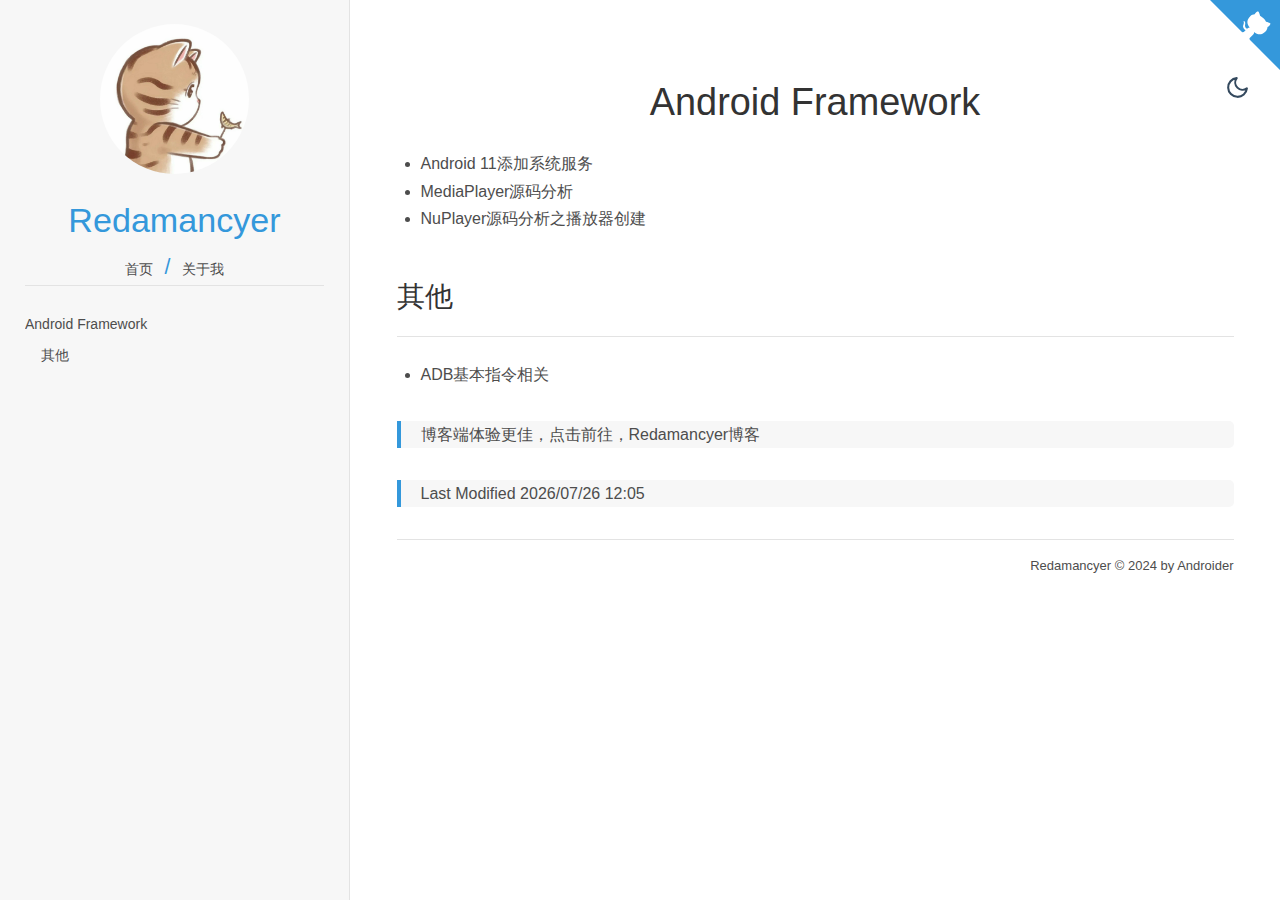
==== commit 7cb8036c: "添加侧栏拖动" ====
--- a/index.html
+++ b/index.html
@@ -193,6 +193,7 @@
     <!-- <script src="https://unpkg.com/docsify-copy-code@2"></script> -->
     <script src="_media/js/docsify-copy-code@2.js"></script>
     <script src="_media/js/touch-move.js"></script>
+    <script src="_media/js/custom.js"></script>
 </body>
 
 </html>--- a/_media/css/theme-simple.css
+++ b/_media/css/theme-simple.css
@@ -1 +1 @@
-.github-corner{position:absolute;z-index:40;top:0;right:0;border-bottom:0;text-decoration:none}.github-corner svg{height:70px;width:70px;fill:var(--theme-color);color:var(--base-background-color)}.github-corner:hover .octo-arm{-webkit-animation:octocat-wave 560ms ease-in-out;animation:octocat-wave 560ms ease-in-out}@-webkit-keyframes octocat-wave{0%,100%{transform:rotate(0)}20%,60%{transform:rotate(-25deg)}40%,80%{transform:rotate(10deg)}}@keyframes octocat-wave{0%,100%{transform:rotate(0)}20%,60%{transform:rotate(-25deg)}40%,80%{transform:rotate(10deg)}}.progress{position:fixed;z-index:2147483647;top:0;left:0;right:0;height:3px;width:0;background-color:var(--theme-color);transition:width var(--duration-fast),opacity calc(var(--duration-fast) * 2)}body.ready-transition:after,body.ready-transition>*:not(.progress){opacity:0;transition:opacity var(--spinner-transition-duration)}body.ready-transition:after{content:'';position:absolute;z-index:1000;top:calc(50% - (var(--spinner-size) / 2));left:calc(50% - (var(--spinner-size) / 2));height:var(--spinner-size);width:var(--spinner-size);border:var(--spinner-track-width, 0) solid var(--spinner-track-color);border-left-color:var(--theme-color);border-left-color:var(--theme-color);border-radius:50%;-webkit-animation:spinner var(--duration-slow) infinite linear;animation:spinner var(--duration-slow) infinite linear}body.ready-transition.ready-spinner:after{opacity:1}body.ready-transition.ready-fix:after{opacity:0}body.ready-transition.ready-fix>*:not(.progress){opacity:1;transition-delay:var(--spinner-transition-duration)}@-webkit-keyframes spinner{0%{transform:rotate(0deg)}100%{transform:rotate(360deg)}}@keyframes spinner{0%{transform:rotate(0deg)}100%{transform:rotate(360deg)}}*,*:before,*:after{box-sizing:inherit;font-size:inherit;-webkit-overflow-scrolling:touch;-webkit-tap-highlight-color:rgba(0,0,0,0);-webkit-text-size-adjust:none;-webkit-touch-callout:none}:root{box-sizing:border-box;background-color:var(--base-background-color);font-size:var(--base-font-size);font-weight:var(--base-font-weight);line-height:var(--base-line-height);letter-spacing:var(--base-letter-spacing);color:var(--base-color);-webkit-font-smoothing:antialiased;-moz-osx-font-smoothing:grayscale;font-smoothing:antialiased}html,button,input,optgroup,select,textarea{font-family:var(--base-font-family)}button,input,optgroup,select,textarea{font-size:100%;margin:0}a{text-decoration:none;-webkit-text-decoration-skip:ink;text-decoration-skip-ink:auto}body{margin:0}hr{height:0;margin:2em 0;border:none;border-bottom:var(--hr-border, 0)}img{max-width:100%;border:0}main{display:block}main.hidden{display:none}mark{background:var(--mark-background);color:var(--mark-color)}pre{font-family:var(--pre-font-family);font-size:var(--pre-font-size);font-weight:var(--pre-font-weight);line-height:var(--pre-line-height)}small{display:inline-block;font-size:var(--small-font-size)}strong{font-weight:var(--strong-font-weight);color:var(--strong-color, currentColor)}sub,sup{font-size:var(--subsup-font-size);line-height:0;position:relative;vertical-align:baseline}sub{bottom:-0.25em}sup{top:-0.5em}body:not([data-platform^="Mac"]) *{scrollbar-color:hsla(var(--mono-hue), var(--mono-saturation), 50%, 0.3) hsla(var(--mono-hue), var(--mono-saturation), 50%, 0.1);scrollbar-width:thin}body:not([data-platform^="Mac"]) * ::-webkit-scrollbar{width:5px;height:5px}body:not([data-platform^="Mac"]) * ::-webkit-scrollbar-thumb{background:hsla(var(--mono-hue), var(--mono-saturation), 50%, 0.3)}body:not([data-platform^="Mac"]) * ::-webkit-scrollbar-track{background:hsla(var(--mono-hue), var(--mono-saturation), 50%, 0.1)}::-moz-selection{background:var(--selection-color)}::selection{background:var(--selection-color)}.emoji{height:var(--emoji-size);vertical-align:middle}.task-list-item{list-style:none}.task-list-item input{margin-right:0.5em;margin-left:0;vertical-align:0.075em}.markdown-section code[class*="lang-"],.markdown-section pre[data-lang]{font-family:var(--code-font-family);font-size:var(--code-font-size);font-weight:var(--code-font-weight);letter-spacing:normal;line-height:var(--code-block-line-height);-moz-tab-size:var(--code-tab-size);-o-tab-size:var(--code-tab-size);tab-size:var(--code-tab-size);text-align:left;white-space:pre;word-spacing:normal;word-wrap:normal;word-break:normal;-webkit-hyphens:none;-ms-hyphens:none;hyphens:none}.markdown-section pre[data-lang]{position:relative;overflow:auto;margin:var(--code-block-margin);padding:0;border-radius:var(--code-block-border-radius)}.markdown-section pre[data-lang]::after{content:attr(data-lang);position:absolute;top:0.75em;right:0.75em;opacity:0.6;color:inherit;font-size:var(--font-size-s);line-height:1}.markdown-section pre[data-lang] code{display:block;overflow:auto;padding:var(--code-block-padding)}code[class*="lang-"],pre[data-lang]{color:#f3f3f3}pre[data-lang]::-moz-selection,pre[data-lang] ::-moz-selection,code[class*="lang-"]::-moz-selection,code[class*="lang-"] ::-moz-selection{background:var(--code-theme-selection, var(--selection-color))}pre[data-lang]::-moz-selection, pre[data-lang] ::-moz-selection, code[class*="lang-"]::-moz-selection, code[class*="lang-"] ::-moz-selection{background:var(--code-theme-selection, var(--selection-color))}pre[data-lang]::selection,pre[data-lang] ::selection,code[class*="lang-"]::selection,code[class*="lang-"] ::selection{background:var(--code-theme-selection, var(--selection-color))}:not(pre)>code[class*="lang-"],pre[data-lang]{background:#222}.namespace{opacity:0.7}.token.comment,.token.prolog,.token.doctype,.token.cdata{color:var(--code-theme-comment)}.token.punctuation{color:var(--code-theme-punctuation)}.token.property,.token.tag,.token.boolean,.token.number,.token.constant,.token.symbol,.token.deleted{color:var(--code-theme-tag)}.token.selector,.token.attr-name,.token.string,.token.char,.token.builtin,.token.inserted{color:var(--code-theme-selector)}.token.operator,.token.entity,.token.url,.language-css .token.string,.style .token.string{color:var(--code-theme-operator)}.token.atrule,.token.attr-value,.token.keyword{color:var(--code-theme-keyword)}.token.function{color:var(--code-theme-function)}.token.regex,.token.important,.token.variable{color:var(--code-theme-variable)}.token.important,.token.bold{font-weight:bold}.token.italic{font-style:italic}.token.entity{cursor:help}.markdown-section{position:relative;max-width:var(--content-max-width);margin:0 auto;padding:2rem 45px}.app-nav:not(:empty) ~ main .markdown-section{padding-top:3.5rem}.markdown-section figure,.markdown-section p,.markdown-section ol,.markdown-section ul{margin:1em 0}.markdown-section ol,.markdown-section ul{padding-left:1.5rem}.markdown-section ol ol,.markdown-section ol ul,.markdown-section ul ol,.markdown-section ul ul{margin-top:0.15rem;margin-bottom:0.15rem}.markdown-section a{border-bottom:var(--link-border-bottom);color:var(--link-color);-webkit-text-decoration:var(--link-text-decoration);text-decoration:var(--link-text-decoration);-webkit-text-decoration-color:var(--link-text-decoration-color);text-decoration-color:var(--link-text-decoration-color)}.markdown-section a:hover{border-bottom:var(--link-border-bottom--hover, var(--link-border-bottom, 0));color:var(--link-color--hover, var(--link-color));-webkit-text-decoration:var(--link-text-decoration--hover, var(--link-text-decoration));text-decoration:var(--link-text-decoration--hover, var(--link-text-decoration));-webkit-text-decoration-color:var(--link-text-decoration-color--hover, var(--link-text-decoration-color));text-decoration-color:var(--link-text-decoration-color--hover, var(--link-text-decoration-color))}.markdown-section a.anchor{border-bottom:0;color:inherit;text-decoration:none}.markdown-section a.anchor:hover{text-decoration:underline}.markdown-section blockquote{overflow:visible;margin:2em 0;padding:1.5em;border-width:var(--blockquote-border-width, 0);border-style:var(--blockquote-border-style);border-color:var(--blockquote-border-color);border-radius:var(--blockquote-border-radius);background:var(--blockquote-background);color:var(--blockquote-color);font-family:var(--blockquote-font-family);font-size:var(--blockquote-font-size);font-style:var(--blockquote-font-style);font-weight:var(--blockquote-font-weight);quotes:"“" "”" "‘" "’"}.markdown-section blockquote em{font-family:var(--blockquote-em-font-family);font-size:var(--blockquote-em-font-size);font-style:var(--blockquote-em-font-style);font-weight:var(--blockquote-em-font-weight)}.markdown-section blockquote p:first-child{margin-top:0}.markdown-section blockquote p:first-child:before,.markdown-section blockquote p:first-child:after{color:var(--blockquote-quotes-color);font-family:var(--blockquote-quotes-font-family);font-size:var(--blockquote-quotes-font-size);line-height:0}.markdown-section blockquote p:first-child:before{content:var(--blockquote-quotes-open);margin-right:0.15em;vertical-align:-0.45em}.markdown-section blockquote p:first-child:after{content:var(--blockquote-quotes-close);margin-left:0.15em;vertical-align:-0.55em}.markdown-section blockquote p:last-child{margin-bottom:0}.markdown-section code{font-family:var(--code-font-family);font-size:var(--code-font-size);font-weight:var(--code-font-weight);line-height:inherit}.markdown-section code:not([class*="lang-"]):not([class*="language-"]){margin:var(--code-inline-margin);padding:var(--code-inline-padding);border-radius:var(--code-inline-border-radius);background:var(--code-inline-background);color:var(--code-inline-color, currentColor);white-space:nowrap}.markdown-section h1:first-child,.markdown-section h2:first-child,.markdown-section h3:first-child,.markdown-section h4:first-child,.markdown-section h5:first-child,.markdown-section h6:first-child{margin-top:0}.markdown-section h1 a[data-id],.markdown-section h2 a[data-id],.markdown-section h3 a[data-id],.markdown-section h4 a[data-id],.markdown-section h5 a[data-id],.markdown-section h6 a[data-id]{display:inline-block}.markdown-section h1 code,.markdown-section h2 code,.markdown-section h3 code,.markdown-section h4 code,.markdown-section h5 code,.markdown-section h6 code{font-size:0.875em}.markdown-section h1+h2,.markdown-section h1+h3,.markdown-section h1+h4,.markdown-section h1+h5,.markdown-section h1+h6,.markdown-section h2+h3,.markdown-section h2+h4,.markdown-section h2+h5,.markdown-section h2+h6,.markdown-section h3+h4,.markdown-section h3+h5,.markdown-section h3+h6,.markdown-section h4+h5,.markdown-section h4+h6,.markdown-section h5+h6{margin-top:1rem}.markdown-section h1{margin:var(--heading-h1-margin, var(--heading-margin));padding:var(--heading-h1-padding, var(--heading-padding));border-width:var(--heading-h1-border-width, 0);border-style:var(--heading-h1-border-style);border-color:var(--heading-h1-border-color);font-family:var(--heading-h1-font-family, var(--heading-font-family));font-size:var(--heading-h1-font-size);font-weight:var(--heading-h1-font-weight, var(--heading-font-weight));line-height:var(--base-line-height);color:var(--heading-h1-color, var(--heading-color))}.markdown-section h2{margin:var(--heading-h2-margin, var(--heading-margin));padding:var(--heading-h2-padding, var(--heading-padding));border-width:var(--heading-h2-border-width, 0);border-style:var(--heading-h2-border-style);border-color:var(--heading-h2-border-color);font-family:var(--heading-h2-font-family, var(--heading-font-family));font-size:var(--heading-h2-font-size);font-weight:var(--heading-h2-font-weight, var(--heading-font-weight));line-height:var(--base-line-height);color:var(--heading-h2-color, var(--heading-color))}.markdown-section h3{margin:var(--heading-h3-margin, var(--heading-margin));padding:var(--heading-h3-padding, var(--heading-padding));border-width:var(--heading-h3-border-width, 0);border-style:var(--heading-h3-border-style);border-color:var(--heading-h3-border-color);font-family:var(--heading-h3-font-family, var(--heading-font-family));font-size:var(--heading-h3-font-size);font-weight:var(--heading-h3-font-weight, var(--heading-font-weight));color:var(--heading-h3-color, var(--heading-color))}.markdown-section h4{margin:var(--heading-h4-margin, var(--heading-margin));padding:var(--heading-h4-padding, var(--heading-padding));border-width:var(--heading-h4-border-width, 0);border-style:var(--heading-h4-border-style);border-color:var(--heading-h4-border-color);font-family:var(--heading-h4-font-family, var(--heading-font-family));font-size:var(--heading-h4-font-size);font-weight:var(--heading-h4-font-weight, var(--heading-font-weight));color:var(--heading-h4-color, var(--heading-color))}.markdown-section h5{margin:var(--heading-h5-margin, var(--heading-margin));padding:var(--heading-h5-padding, var(--heading-padding));border-width:var(--heading-h5-border-width, 0);border-style:var(--heading-h5-border-style);border-color:var(--heading-h5-border-color);font-family:var(--heading-h5-font-family, var(--heading-font-family));font-size:var(--heading-h4-font-size);font-weight:var(--heading-h5-font-weight, var(--heading-font-weight));color:var(--heading-h5-color, var(--heading-color))}.markdown-section h6{margin:var(--heading-h6-margin, var(--heading-margin));padding:var(--heading-h6-padding, var(--heading-padding));border-width:var(--heading-h6-border-width, 0);border-style:var(--heading-h6-border-style);border-color:var(--heading-h6-border-color);font-family:var(--heading-h6-font-family, var(--heading-font-family));font-size:var(--heading-h4-font-size);font-weight:var(--heading-h6-font-weight, var(--heading-font-weight));color:var(--heading-h6-color, var(--heading-color))}.markdown-section iframe{margin:1em 0}.markdown-section img{max-width:100%}.markdown-section kbd{display:inline-block;min-width:var(--kbd-min-width);margin:var(--kbd-margin);padding:var(--kbd-padding);border:var(--kbd-border);border-radius:var(--kbd-border-radius);background:var(--kbd-background);font-family:inherit;font-size:var(--kbd-font-size);text-align:center;letter-spacing:0;line-height:1;color:var(--kbd-color)}.markdown-section kbd+kbd{margin-left:-0.15em}.markdown-section table{display:block;overflow:auto;margin:1rem 0;border-spacing:0;border-collapse:collapse}.markdown-section th,.markdown-section td{padding:var(--table-cell-padding)}.markdown-section th:not([align]){text-align:left}.markdown-section thead{border-color:var(--table-head-border-color);border-style:solid;border-width:var(--table-head-border-width, 0);background:var(--table-head-background)}.markdown-section th{font-weight:var(--table-head-font-weight);color:var(--strong-color)}.markdown-section td{border-color:var(--table-cell-border-color);border-style:solid;border-width:var(--table-cell-border-width, 0)}.markdown-section tbody{border-color:var(--table-body-border-color);border-style:solid;border-width:var(--table-body-border-width, 0)}.markdown-section tbody tr:nth-child(odd){background:var(--table-row-odd-background)}.markdown-section tbody tr:nth-child(even){background:var(--table-row-even-background)}.markdown-section>ul .task-list-item{margin-left:-1.25em}.markdown-section>ul .task-list-item .task-list-item{margin-left:0}.markdown-section .table-wrapper{overflow-x:auto}.markdown-section .table-wrapper table{display:table;width:100%}.markdown-section .table-wrapper td::before{display:none}@media (max-width: 30em){.markdown-section .table-wrapper tbody,.markdown-section .table-wrapper tr,.markdown-section .table-wrapper td{display:block}.markdown-section .table-wrapper th,.markdown-section .table-wrapper td{border:none}.markdown-section .table-wrapper thead{display:none}.markdown-section .table-wrapper tr{border-color:var(--table-cell-border-color);border-style:solid;border-width:var(--table-cell-border-width, 0);padding:var(--table-cell-padding)}.markdown-section .table-wrapper tr:not(:last-child){border-bottom:0}.markdown-section .table-wrapper td{padding:0.15em 0 0.15em 8em}.markdown-section .table-wrapper td::before{display:inline-block;float:left;width:8em;margin-left:-8em;font-weight:bold;text-align:left}}.markdown-section .tip,.markdown-section .warn{position:relative;margin:2em 0;padding:var(--notice-padding);border-width:var(--notice-border-width, 0);border-style:var(--notice-border-style);border-color:var(--notice-border-color);border-radius:var(--notice-border-radius);background:var(--notice-background);font-family:var(--notice-font-family);font-weight:var(--notice-font-weight);color:var(--notice-color)}.markdown-section .tip:before,.markdown-section .warn:before{display:inline-block;position:var(--notice-before-position, relative);top:var(--notice-before-top);left:var(--notice-before-left);height:var(--notice-before-height);width:var(--notice-before-width);margin:var(--notice-before-margin);padding:var(--notice-before-padding);border-radius:var(--notice-before-border-radius);line-height:var(--notice-before-line-height);font-family:var(--notice-before-font-family);font-size:var(--notice-before-font-size);font-weight:var(--notice-before-font-weight);text-align:center}.markdown-section .tip{border-width:var(--notice-important-border-width, var(--notice-border-width, 0));border-style:var(--notice-important-border-style, var(--notice-border-style));border-color:var(--notice-important-border-color, var(--notice-border-color));background:var(--notice-important-background, var(--notice-background));color:var(--notice-important-color, var(--notice-color))}.markdown-section .tip:before{content:var(--notice-important-before-content, var(--notice-before-content));background:var(--notice-important-before-background, var(--notice-before-background));color:var(--notice-important-before-color, var(--notice-before-color))}.markdown-section .warn{border-width:var(--notice-tip-border-width, var(--notice-border-width, 0));border-style:var(--notice-tip-border-style, var(--notice-border-style));border-color:var(--notice-tip-border-color, var(--notice-border-color));background:var(--notice-tip-background, var(--notice-background));color:var(--notice-tip-color, var(--notice-color))}.markdown-section .warn:before{content:var(--notice-tip-before-content, var(--notice-before-content));background:var(--notice-tip-before-background, var(--notice-before-background));color:var(--notice-tip-before-color, var(--notice-before-color))}.cover{display:none;position:relative;z-index:20;min-height:100vh;flex-direction:column;align-items:center;justify-content:center;padding:calc(var(--cover-border-inset, 0px) + var(--cover-border-width, 0px));color:var(--cover-color);text-align:var(--cover-text-align)}@media screen and (-ms-high-contrast: active), screen and (-ms-high-contrast: none){.cover{height:100vh}}.cover:before,.cover:after{content:'';position:absolute}.cover:before{top:0;bottom:0;left:0;right:0;background-blend-mode:var(--cover-background-blend-mode);background-color:var(--cover-background-color);background-image:var(--cover-background-image);background-position:var(--cover-background-position);background-repeat:var(--cover-background-repeat);background-size:var(--cover-background-size)}.cover:after{top:var(--cover-border-inset, 0);bottom:var(--cover-border-inset, 0);left:var(--cover-border-inset, 0);right:var(--cover-border-inset, 0);border-width:var(--cover-border-width, 0);border-style:solid;border-color:var(--cover-border-color)}.cover a{border-bottom:var(--cover-link-border-bottom);color:var(--cover-link-color);-webkit-text-decoration:var(--cover-link-text-decoration);text-decoration:var(--cover-link-text-decoration);-webkit-text-decoration-color:var(--cover-link-text-decoration-color);text-decoration-color:var(--cover-link-text-decoration-color)}.cover a:hover{border-bottom:var(--cover-link-border-bottom--hover, var(--cover-link-border-bottom));color:var(--cover-link-color--hover, var(--cover-link-color));-webkit-text-decoration:var(--cover-link-text-decoration--hover, var(--cover-link-text-decoration));text-decoration:var(--cover-link-text-decoration--hover, var(--cover-link-text-decoration));-webkit-text-decoration-color:var(--cover-link-text-decoration-color--hover, var(--cover-link-text-decoration-color));text-decoration-color:var(--cover-link-text-decoration-color--hover, var(--cover-link-text-decoration-color))}.cover h1{color:var(--cover-heading-color);position:relative;margin:0;font-size:var(--cover-heading-font-size);font-weight:var(--cover-heading-font-weight);line-height:1.2}.cover h1 a,.cover h1 a:hover{display:block;border-bottom:none;color:inherit;text-decoration:none}.cover h1 small{position:absolute;bottom:0;margin-left:0.5em}.cover h1 span{font-size:calc(var(--cover-heading-font-size-min) * 1px)}@media (min-width: 26em){.cover h1 span{font-size:calc((var(--cover-heading-font-size-min) * 1px) + (var(--cover-heading-font-size-max) - var(--cover-heading-font-size-min)) * ((100vw - 420px) / (1024 - 420)))}}@media (min-width: 64em){.cover h1 span{font-size:calc(var(--cover-heading-font-size-max) * 1px)}}.cover blockquote{margin:0;color:var(--cover-blockquote-color);font-size:var(--cover-blockquote-font-size)}.cover blockquote a{color:inherit}.cover ul{padding:0;list-style-type:none}.cover .cover-main{position:relative;z-index:1;max-width:var(--cover-max-width);margin:var(--cover-margin);padding:0 45px}.cover .cover-main>p:last-child{margin:1.25em -.25em}.cover .cover-main>p:last-child a{display:block;margin:.375em .25em;padding:var(--cover-button-padding);border:var(--cover-button-border);border-radius:var(--cover-button-border-radius);box-shadow:var(--cover-button-box-shadow);background:var(--cover-button-background);text-align:center;-webkit-text-decoration:var(--cover-button-text-decoration);text-decoration:var(--cover-button-text-decoration);-webkit-text-decoration-color:var(--cover-button-text-decoration-color);text-decoration-color:var(--cover-button-text-decoration-color);color:var(--cover-button-color);white-space:nowrap;transition:var(--cover-button-transition)}.cover .cover-main>p:last-child a:hover{border:var(--cover-button-border--hover, var(--cover-button-border));box-shadow:var(--cover-button-box-shadow--hover, var(--cover-button-box-shadow));background:var(--cover-button-background--hover, var(--cover-button-background));-webkit-text-decoration:var(--cover-button-text-decoration--hover, var(--cover-button-text-decoration));text-decoration:var(--cover-button-text-decoration--hover, var(--cover-button-text-decoration));-webkit-text-decoration-color:var(--cover-button-text-decoration-color--hover, var(--cover-button-text-decoration-color));text-decoration-color:var(--cover-button-text-decoration-color--hover, var(--cover-button-text-decoration-color));color:var(--cover-button-color--hover, var(--cover-button-color))}.cover .cover-main>p:last-child a:first-child{border:var(--cover-button-primary-border, var(--cover-button-border));box-shadow:var(--cover-button-primary-box-shadow, var(--cover-button-box-shadow));background:var(--cover-button-primary-background, var(--cover-button-background));-webkit-text-decoration:var(--cover-button-primary-text-decoration, var(--cover-button-text-decoration));text-decoration:var(--cover-button-primary-text-decoration, var(--cover-button-text-decoration));-webkit-text-decoration-color:var(--cover-button-primary-text-decoration-color, var(--cover-button-text-decoration-color));text-decoration-color:var(--cover-button-primary-text-decoration-color, var(--cover-button-text-decoration-color));color:var(--cover-button-primary-color, var(--cover-button-color))}.cover .cover-main>p:last-child a:first-child:hover{border:var(--cover-button-primary-border--hover, var(--cover-button-border--hover, var(--cover-button-primary-border, var(--cover-button-border))));box-shadow:var(--cover-button-primary-box-shadow--hover, var(--cover-button-box-shadow--hover, var(--cover-button-primary-box-shadow, var(--cover-button-box-shadow))));background:var(--cover-button-primary-background--hover, var(--cover-button-background--hover, var(--cover-button-primary-background, var(--cover-button-background))));-webkit-text-decoration:var(--cover-button-primary-text-decoration--hover, var(--cover-button-text-decoration--hover, var(--cover-button-primary-text-decoration, var(--cover-button-text-decoration))));text-decoration:var(--cover-button-primary-text-decoration--hover, var(--cover-button-text-decoration--hover, var(--cover-button-primary-text-decoration, var(--cover-button-text-decoration))));-webkit-text-decoration-color:var(--cover-button-primary-text-decoration-color--hover, var(--cover-button-text-decoration-color--hover, var(--cover-button-primary-text-decoration-color, var(--cover-button-text-decoration-color))));text-decoration-color:var(--cover-button-primary-text-decoration-color--hover, var(--cover-button-text-decoration-color--hover, var(--cover-button-primary-text-decoration-color, var(--cover-button-text-decoration-color))));color:var(--cover-button-primary-color--hover, var(--cover-button-color--hover, var(--cover-button-primary-color, var(--cover-button-color))))}@media (min-width: 30.01em){.cover .cover-main>p:last-child a{display:inline-block}}.cover .mask{visibility:var(--cover-background-mask-visibility, hidden);position:absolute;top:0;bottom:0;left:0;right:0;background-color:var(--cover-background-mask-color);opacity:var(--cover-background-mask-opacity)}.cover.has-mask .mask{visibility:visible}.cover.show{display:flex}.app-nav{position:absolute;z-index:30;top:calc(35px - (0.5em * var(--base-line-height)));left:45px;right:80px;text-align:right}.app-nav.no-badge{right:45px}.app-nav li>img,.app-nav li>a>img{margin-top:-0.25em;vertical-align:middle}.app-nav li>img:first-child,.app-nav li>a>img:first-child{margin-right:0.5em}.app-nav ul,.app-nav li{margin:0;padding:0;list-style:none}.app-nav li{position:relative}.app-nav li a{display:block;line-height:1;transition:var(--navbar-root-transition)}.app-nav>ul>li{display:inline-block;margin:var(--navbar-root-margin)}.app-nav>ul>li:first-child{margin-left:0}.app-nav>ul>li:last-child{margin-right:0}.app-nav>ul>li>a,.app-nav>ul>li>span{padding:var(--navbar-root-padding);border-width:var(--navbar-root-border-width, 0);border-style:var(--navbar-root-border-style);border-color:var(--navbar-root-border-color);border-radius:var(--navbar-root-border-radius);background:var(--navbar-root-background);color:var(--navbar-root-color);-webkit-text-decoration:var(--navbar-root-text-decoration);text-decoration:var(--navbar-root-text-decoration);-webkit-text-decoration-color:var(--navbar-root-text-decoration-color);text-decoration-color:var(--navbar-root-text-decoration-color)}.app-nav>ul>li>a:hover,.app-nav>ul>li>span:hover{background:var(--navbar-root-background--hover, var(--navbar-root-background));border-style:var(--navbar-root-border-style--hover, var(--navbar-root-border-style));border-color:var(--navbar-root-border-color--hover, var(--navbar-root-border-color));color:var(--navbar-root-color--hover, var(--navbar-root-color));-webkit-text-decoration:var(--navbar-root-text-decoration--hover, var(--navbar-root-text-decoration));text-decoration:var(--navbar-root-text-decoration--hover, var(--navbar-root-text-decoration));-webkit-text-decoration-color:var(--navbar-root-text-decoration-color--hover, var(--navbar-root-text-decoration-color));text-decoration-color:var(--navbar-root-text-decoration-color--hover, var(--navbar-root-text-decoration-color))}.app-nav>ul>li>a:not(:last-child),.app-nav>ul>li>span:not(:last-child){padding:var(--navbar-menu-root-padding, var(--navbar-root-padding));background:var(--navbar-menu-root-background, var(--navbar-root-background))}.app-nav>ul>li>a:not(:last-child):hover,.app-nav>ul>li>span:not(:last-child):hover{background:var(--navbar-menu-root-background--hover, var(--navbar-menu-root-background, var(--navbar-root-background--hover, var(--navbar-root-background))))}.app-nav>ul>li>a.active{background:var(--navbar-root-background--active, var(--navbar-root-background));border-style:var(--navbar-root-border-style--active, var(--navbar-root-border-style));border-color:var(--navbar-root-border-color--active, var(--navbar-root-border-color));color:var(--navbar-root-color--active, var(--navbar-root-color));-webkit-text-decoration:var(--navbar-root-text-decoration--active, var(--navbar-root-text-decoration));text-decoration:var(--navbar-root-text-decoration--active, var(--navbar-root-text-decoration));-webkit-text-decoration-color:var(--navbar-root-text-decoration-color--active, var(--navbar-root-text-decoration-color));text-decoration-color:var(--navbar-root-text-decoration-color--active, var(--navbar-root-text-decoration-color))}.app-nav>ul>li>a.active:not(:last-child):hover{background:var(--navbar-menu-root-background--active, var(--navbar-menu-root-background, var(--navbar-root-background--active, var(--navbar-root-background))))}.app-nav>ul>li ul{visibility:hidden;position:absolute;top:100%;right:50%;overflow-y:auto;box-sizing:border-box;max-height:calc(50vh);padding:var(--navbar-menu-padding);border-width:var(--navbar-menu-border-width, 0);border-style:solid;border-color:var(--navbar-menu-border-color);border-radius:var(--navbar-menu-border-radius);background:var(--navbar-menu-background);box-shadow:var(--navbar-menu-box-shadow);text-align:left;white-space:nowrap;opacity:0;transform:translate(50%, -0.35em);transition:var(--navbar-menu-transition)}.app-nav>ul>li ul li{white-space:nowrap}.app-nav>ul>li ul a{margin:var(--navbar-menu-link-margin);padding:var(--navbar-menu-link-padding);border-width:var(--navbar-menu-link-border-width, 0);border-style:var(--navbar-menu-link-border-style);border-color:var(--navbar-menu-link-border-color);border-radius:var(--navbar-menu-link-border-radius);background:var(--navbar-menu-link-background);color:var(--navbar-menu-link-color);-webkit-text-decoration:var(--navbar-menu-link-text-decoration);text-decoration:var(--navbar-menu-link-text-decoration);-webkit-text-decoration-color:var(--navbar-menu-link-text-decoration-color);text-decoration-color:var(--navbar-menu-link-text-decoration-color)}.app-nav>ul>li ul a:hover{background:var(--navbar-menu-link-background--hover, var(--navbar-menu-link-background));border-style:var(--navbar-menu-link-border-style--hover, var(--navbar-menu-link-border-style));border-color:var(--navbar-menu-link-border-color--hover, var(--navbar-menu-link-border-color));color:var(--navbar-menu-link-color--hover, var(--navbar-menu-link-color));-webkit-text-decoration:var(--navbar-menu-link-text-decoration--hover, var(--navbar-menu-link-text-decoration));text-decoration:var(--navbar-menu-link-text-decoration--hover, var(--navbar-menu-link-text-decoration));-webkit-text-decoration-color:var(--navbar-menu-link-text-decoration-color--hover, var(--navbar-menu-link-text-decoration-color));text-decoration-color:var(--navbar-menu-link-text-decoration-color--hover, var(--navbar-menu-link-text-decoration-color))}.app-nav>ul>li ul a.active{background:var(--navbar-menu-link-background--active, var(--navbar-menu-link-background));border-style:var(--navbar-menu-link-border-style--active, var(--navbar-menu-link-border-style));border-color:var(--navbar-menu-link-border-color--active, var(--navbar-menu-link-border-color));color:var(--navbar-menu-link-color--active, var(--navbar-menu-link-color));-webkit-text-decoration:var(--navbar-menu-link-text-decoration--active, var(--navbar-menu-link-text-decoration));text-decoration:var(--navbar-menu-link-text-decoration--active, var(--navbar-menu-link-text-decoration));-webkit-text-decoration-color:var(--navbar-menu-link-text-decoration-color--active, var(--navbar-menu-link-text-decoration-color));text-decoration-color:var(--navbar-menu-link-text-decoration-color--active, var(--navbar-menu-link-text-decoration-color))}.app-nav>ul>li:hover ul,.app-nav>ul>li:focus ul,.app-nav>ul>li.focus-within ul{visibility:visible;opacity:1;transform:translate(50%, 0)}@media (min-width: 48em){nav.app-nav{margin-left:var(--sidebar-width)}}main{position:relative;overflow-x:hidden;min-height:100vh}.sidebar,.sidebar-toggle,.sidebar+.content{transition:all var(--sidebar-transition-duration) ease-out}@media (min-width: 48em){.sidebar+.content{margin-left:var(--sidebar-width)}}.sidebar{display:flex;flex-direction:column;position:fixed;z-index:10;top:0;right:100%;overflow-x:hidden;overflow-y:auto;height:100vh;width:var(--sidebar-width);padding:var(--sidebar-padding);border-width:var(--sidebar-border-width);border-style:solid;border-color:var(--sidebar-border-color);background:var(--sidebar-background)}.sidebar>h1{margin:0;margin:var(--sidebar-name-margin);padding:var(--sidebar-name-padding);background:var(--sidebar-name-background);color:var(--sidebar-name-color);font-family:var(--sidebar-name-font-family);font-size:var(--sidebar-name-font-size);font-weight:var(--sidebar-name-font-weight);text-align:var(--sidebar-name-text-align)}.sidebar>h1 img{max-width:50%}.sidebar>h1 .app-name-link{color:var(--sidebar-name-color)}body:not([data-platform^="Mac"]) .sidebar::-webkit-scrollbar{width:5px}body:not([data-platform^="Mac"]) .sidebar::-webkit-scrollbar-thumb{border-radius:50vw}@media (min-width: 48em){.sidebar{position:absolute;transform:translateX(var(--sidebar-width))}}@media print{.sidebar{display:none}}.sidebar-nav,.sidebar nav{order:1;margin:var(--sidebar-nav-margin);padding:var(--sidebar-nav-padding);background:var(--sidebar-nav-background)}.sidebar-nav ul,.sidebar nav ul{margin:0;padding:0;list-style:none}.sidebar-nav ul ul,.sidebar nav ul ul{margin-left:var(--sidebar-nav-indent)}.sidebar-nav a,.sidebar nav a{display:block;overflow:hidden;margin:var(--sidebar-nav-link-margin);padding:var(--sidebar-nav-link-padding);border-width:var(--sidebar-nav-link-border-width, 0);border-style:var(--sidebar-nav-link-border-style);border-color:var(--sidebar-nav-link-border-color);border-radius:var(--sidebar-nav-link-border-radius);background-color:var(--sidebar-nav-link-background-color);background-image:var(--sidebar-nav-link-background-image);background-position:var(--sidebar-nav-link-background-position);background-repeat:var(--sidebar-nav-link-background-repeat);background-size:var(--sidebar-nav-link-background-size);color:var(--sidebar-nav-link-color);font-weight:var(--sidebar-nav-link-font-weight);white-space:nowrap;-webkit-text-decoration:var(--sidebar-nav-link-text-decoration);text-decoration:var(--sidebar-nav-link-text-decoration);-webkit-text-decoration-color:var(--sidebar-nav-link-text-decoration-color);text-decoration-color:var(--sidebar-nav-link-text-decoration-color);text-overflow:ellipsis;transition:var(--sidebar-nav-link-transition)}.sidebar-nav a img,.sidebar nav a img{margin-top:-0.25em;vertical-align:middle}.sidebar-nav a img:first-child,.sidebar nav a img:first-child{margin-right:0.5em}.sidebar-nav a:hover,.sidebar nav a:hover{border-width:var(--sidebar-nav-link-border-width--hover, var(--sidebar-nav-link-border-width, 0));border-style:var(--sidebar-nav-link-border-style--hover, var(--sidebar-nav-link-border-style));border-color:var(--sidebar-nav-link-border-color--hover, var(--sidebar-nav-link-border-color));background-color:var(--sidebar-nav-link-background-color--hover, var(--sidebar-nav-link-background-color));background-image:var(--sidebar-nav-link-background-image--hover, var(--sidebar-nav-link-background-image));background-position:var(--sidebar-nav-link-background-position--hover, var(--sidebar-nav-link-background-position));background-size:var(--sidebar-nav-link-background-size--hover, var(--sidebar-nav-link-background-size));color:var(--sidebar-nav-link-color--hover, var(--sidebar-nav-link-color));font-weight:var(--sidebar-nav-link-font-weight--hover, var(--sidebar-nav-link-font-weight));-webkit-text-decoration:var(--sidebar-nav-link-text-decoration--hover, var(--sidebar-nav-link-text-decoration));text-decoration:var(--sidebar-nav-link-text-decoration--hover, var(--sidebar-nav-link-text-decoration));-webkit-text-decoration-color:var(--sidebar-nav-link-text-decoration-color);text-decoration-color:var(--sidebar-nav-link-text-decoration-color)}.sidebar-nav ul>li>span,.sidebar-nav ul>li>strong,.sidebar nav ul>li>span,.sidebar nav ul>li>strong{display:block;margin:var(--sidebar-nav-strong-margin);padding:var(--sidebar-nav-strong-padding);border-width:var(--sidebar-nav-strong-border-width, 0);border-style:solid;border-color:var(--sidebar-nav-strong-border-color);color:var(--sidebar-nav-strong-color);font-size:var(--sidebar-nav-strong-font-size);font-weight:var(--sidebar-nav-strong-font-weight);text-transform:var(--sidebar-nav-strong-text-transform)}.sidebar-nav ul>li>span+ul,.sidebar-nav ul>li>strong+ul,.sidebar nav ul>li>span+ul,.sidebar nav ul>li>strong+ul{margin-left:0}.sidebar-nav ul>li:first-child>span,.sidebar-nav ul>li:first-child>strong,.sidebar nav ul>li:first-child>span,.sidebar nav ul>li:first-child>strong{margin-top:0}.sidebar-nav::-webkit-scrollbar,.sidebar nav::-webkit-scrollbar{width:0}@supports (width: env(safe-area-inset)){@media only screen and (orientation: landscape){.sidebar-nav,.sidebar nav{margin-left:calc(env(safe-area-inset-left) / 2)}}}.sidebar-nav li>a:before,.sidebar-nav li>strong:before{display:inline-block}.sidebar-nav li>a{background-repeat:var(--sidebar-nav-pagelink-background-repeat);background-size:var(--sidebar-nav-pagelink-background-size)}.sidebar-nav li>a[href^="/"]:not([href*="?id="]),.sidebar-nav li>a[href^="#/"]:not([href*="?id="]){transition:var(--sidebar-nav-pagelink-transition)}.sidebar-nav li>a[href^="/"]:not([href*="?id="]),.sidebar-nav li>a[href^="/"]:not([href*="?id="]) ~ ul a,.sidebar-nav li>a[href^="#/"]:not([href*="?id="]),.sidebar-nav li>a[href^="#/"]:not([href*="?id="]) ~ ul a{padding:var(--sidebar-nav-pagelink-padding, var(--sidebar-nav-link-padding))}.sidebar-nav li>a[href^="/"]:not([href*="?id="]):only-child,.sidebar-nav li>a[href^="#/"]:not([href*="?id="]):only-child{background-image:var(--sidebar-nav-pagelink-background-image);background-position:var(--sidebar-nav-pagelink-background-position)}.sidebar-nav li>a[href^="/"]:not([href*="?id="]):not(:only-child),.sidebar-nav li>a[href^="#/"]:not([href*="?id="]):not(:only-child){background-image:var(--sidebar-nav-pagelink-background-image--loaded, var(--sidebar-nav-pagelink-background-image));background-position:var(--sidebar-nav-pagelink-background-position--loaded, var(--sidebar-nav-pagelink-background-image))}.sidebar-nav li.active>a,.sidebar-nav li.collapse>a{border-width:var(--sidebar-nav-link-border-width--active, var(--sidebar-nav-link-border-width));border-style:var(--sidebar-nav-link-border-style--active, var(--sidebar-nav-link-border-style));border-color:var(--sidebar-nav-link-border-color--active, var(--sidebar-nav-link-border-color));background-color:var(--sidebar-nav-link-background-color--active, var(--sidebar-nav-link-background-color));background-image:var(--sidebar-nav-link-background-image--active, var(--sidebar-nav-link-background-image));background-position:var(--sidebar-nav-link-background-position--active, var(--sidebar-nav-link-background-position));background-size:var(--sidebar-nav-link-background-size--active, var(--sidebar-nav-link-background-size));color:var(--sidebar-nav-link-color--active, var(--sidebar-nav-link-color));font-weight:var(--sidebar-nav-link-font-weight--active, var(--sidebar-nav-link-font-weight));-webkit-text-decoration:var(--sidebar-nav-link-text-decoration--active, var(--sidebar-nav-link-text-decoration));text-decoration:var(--sidebar-nav-link-text-decoration--active, var(--sidebar-nav-link-text-decoration));-webkit-text-decoration-color:var(--sidebar-nav-link-text-decoration-color);text-decoration-color:var(--sidebar-nav-link-text-decoration-color)}.sidebar-nav li.active>a[href^="/"]:not([href*="?id="]):not(:only-child),.sidebar-nav li.active>a[href^="#/"]:not([href*="?id="]):not(:only-child){background-image:var(--sidebar-nav-pagelink-background-image--active, var(--sidebar-nav-pagelink-background-image--loaded, var(--sidebar-nav-pagelink-background-image)));background-position:var(--sidebar-nav-pagelink-background-position--active, var(--sidebar-nav-pagelink-background-position--loaded, var(--sidebar-nav-pagelink-background-image)))}.sidebar-nav li.collapse>a[href^="/"]:not([href*="?id="]):not(:only-child),.sidebar-nav li.collapse>a[href^="#/"]:not([href*="?id="]):not(:only-child){background-image:var(--sidebar-nav-pagelink-background-image--collapse, var(--sidebar-nav-pagelink-background-image--loaded, var(--sidebar-nav-pagelink-background-image)));background-position:var(--sidebar-nav-pagelink-background-position--collapse, var(--sidebar-nav-pagelink-background-position--loaded, var(--sidebar-nav-pagelink-background-image)))}.sidebar-nav li.collapse .app-sub-sidebar{display:none}.sidebar-nav>ul>li>a:before{content:var(--sidebar-nav-link-before-content-l1, var(--sidebar-nav-link-before-content));margin:var(--sidebar-nav-link-before-margin-l1, var(--sidebar-nav-link-before-margin));color:var(--sidebar-nav-link-before-color-l1, var(--sidebar-nav-link-before-color))}.sidebar-nav>ul>li.active>a:before{content:var(--sidebar-nav-link-before-content-l1--active, var(--sidebar-nav-link-before-content--active, var(--sidebar-nav-link-before-content-l1, var(--sidebar-nav-link-before-content))));color:var(--sidebar-nav-link-before-color-l1--active, var(--sidebar-nav-link-before-color--active, var(--sidebar-nav-link-before-color-l1, var(--sidebar-nav-link-before-color))))}.sidebar-nav>ul>li>ul>li>a:before{content:var(--sidebar-nav-link-before-content-l2, var(--sidebar-nav-link-before-content));margin:var(--sidebar-nav-link-before-margin-l2, var(--sidebar-nav-link-before-margin));color:var(--sidebar-nav-link-before-color-l2, var(--sidebar-nav-link-before-color))}.sidebar-nav>ul>li>ul>li.active>a:before{content:var(--sidebar-nav-link-before-content-l2--active, var(--sidebar-nav-link-before-content--active, var(--sidebar-nav-link-before-content-l2, var(--sidebar-nav-link-before-content))));color:var(--sidebar-nav-link-before-color-l2--active, var(--sidebar-nav-link-before-color--active, var(--sidebar-nav-link-before-color-l2, var(--sidebar-nav-link-before-color))))}.sidebar-nav>ul>li>ul>li>ul>li>a:before{content:var(--sidebar-nav-link-before-content-l3, var(--sidebar-nav-link-before-content));margin:var(--sidebar-nav-link-before-margin-l3, var(--sidebar-nav-link-before-margin));color:var(--sidebar-nav-link-before-color-l3, var(--sidebar-nav-link-before-color))}.sidebar-nav>ul>li>ul>li>ul>li.active>a:before{content:var(--sidebar-nav-link-before-content-l3--active, var(--sidebar-nav-link-before-content--active, var(--sidebar-nav-link-before-content-l3, var(--sidebar-nav-link-before-content))));color:var(--sidebar-nav-link-before-color-l3--active, var(--sidebar-nav-link-before-color--active, var(--sidebar-nav-link-before-color-l3, var(--sidebar-nav-link-before-color))))}.sidebar-nav>ul>li>ul>li>ul>li>ul>li>a:before{content:var(--sidebar-nav-link-before-content-l4, var(--sidebar-nav-link-before-content));margin:var(--sidebar-nav-link-before-margin-l4, var(--sidebar-nav-link-before-margin));color:var(--sidebar-nav-link-before-color-l4, var(--sidebar-nav-link-before-color))}.sidebar-nav>ul>li>ul>li>ul>li>ul>li.active>a:before{content:var(--sidebar-nav-link-before-content-l4--active, var(--sidebar-nav-link-before-content--active, var(--sidebar-nav-link-before-content-l4, var(--sidebar-nav-link-before-content))));color:var(--sidebar-nav-link-before-color-l4--active, var(--sidebar-nav-link-before-color--active, var(--sidebar-nav-link-before-color-l4, var(--sidebar-nav-link-before-color))))}.sidebar-nav>:last-child{margin-bottom:2rem}.sidebar-toggle,.sidebar-toggle-button{width:var(--sidebar-toggle-width);outline:none}.sidebar-toggle{position:fixed;z-index:11;top:0;bottom:0;left:0;max-width:40px;margin:0;padding:0;border:0;background:transparent;-webkit-appearance:none;-moz-appearance:none;appearance:none;cursor:pointer}.sidebar-toggle .sidebar-toggle-button{position:absolute;top:var(--sidebar-toggle-offset-top);left:var(--sidebar-toggle-offset-left);height:var(--sidebar-toggle-height);border-radius:var(--sidebar-toggle-border-radius);border-width:var(--sidebar-toggle-border-width);border-style:var(--sidebar-toggle-border-style);border-color:var(--sidebar-toggle-border-color);background:var(--sidebar-toggle-background, transparent);color:var(--sidebar-toggle-icon-color)}.sidebar-toggle span{position:absolute;top:calc(50% - (var(--sidebar-toggle-icon-stroke-width) / 2));left:calc(50% - (var(--sidebar-toggle-icon-width) / 2));height:var(--sidebar-toggle-icon-stroke-width);width:var(--sidebar-toggle-icon-width);background-color:currentColor}.sidebar-toggle span:nth-child(1){margin-top:calc(0px - (var(--sidebar-toggle-icon-height) / 2))}.sidebar-toggle span:nth-child(3){margin-top:calc((var(--sidebar-toggle-icon-height) / 2))}@media (min-width: 48em){.sidebar-toggle{position:absolute;overflow:visible;top:var(--sidebar-toggle-offset-top);bottom:auto;left:0;height:var(--sidebar-toggle-height);transform:translateX(var(--sidebar-width))}.sidebar-toggle .sidebar-toggle-button{top:0}}@media print{.sidebar-toggle{display:none}}@media (max-width: 47.99em){body.close .sidebar,body.close .sidebar-toggle,body.close .sidebar+.content{transform:translateX(var(--sidebar-width))}}@media (min-width: 48em){body.close .sidebar+.content{transform:translateX(0)}}@media (max-width: 47.99em){body.close nav.app-nav,body.close .github-corner{display:none}}@media (min-width: 48em){body.close .sidebar,body.close .sidebar-toggle{transform:translateX(0)}}@media (min-width: 48em){body.close nav.app-nav{margin-left:0}}@media (max-width: 47.99em){body.close .sidebar-toggle{width:100%;max-width:none}body.close .sidebar-toggle span{margin-top:0}body.close .sidebar-toggle span:nth-child(1){transform:rotate(45deg)}body.close .sidebar-toggle span:nth-child(2){display:none}body.close .sidebar-toggle span:nth-child(3){transform:rotate(-45deg)}}@media (min-width: 48em){body.close .sidebar+.content{margin-left:0}}@media (min-width: 48em){body.sticky .sidebar,body.sticky .sidebar-toggle{position:fixed}}body .docsify-copy-code-button,body .docsify-copy-code-button:after{border-radius:var(--border-radius-m, 0);border-top-left-radius:0;border-bottom-right-radius:0;background:var(--copycode-background);color:var(--copycode-color)}body .docsify-copy-code-button span{border-radius:var(--border-radius-s, 0)}body .docsify-pagination-container{border-top:var(--pagination-border-top);color:var(--pagination-color)}body .pagination-item-label{font-size:var(--pagination-label-font-size)}body .pagination-item-label svg{color:var(--pagination-label-color);height:var(--pagination-chevron-height);stroke:var(--pagination-chevron-stroke);stroke-linecap:var(--pagination-chevron-stroke-linecap);stroke-linejoin:var(--pagination-chevron-stroke-linecap);stroke-width:var(--pagination-chevron-stroke-width)}body .pagination-item-title{color:var(--pagination-title-color);font-size:var(--pagination-title-font-size)}body .app-name.hide{display:block}body .sidebar{padding:var(--sidebar-padding)}.sidebar .search{margin:0;padding:0;border:0}.sidebar .search input{padding:0;line-height:1;font-size:inherit}.sidebar .search .clear-button{width:auto}.sidebar .search .clear-button svg{transform:scale(1)}.sidebar .search .matching-post{border:none}.sidebar .search p{font-size:inherit}.sidebar .search{order:var(--search-flex-order);margin:var(--search-margin);padding:var(--search-padding);background:var(--search-background)}.sidebar .search a{color:inherit}.sidebar .search h2{margin:var(--search-result-heading-margin);font-size:var(--search-result-heading-font-size);font-weight:var(--search-result-heading-font-weight);color:var(--search-result-heading-color)}.sidebar .search .input-wrap{align-items:stretch;margin:var(--search-input-margin);background-color:var(--search-input-background-color);border-width:var(--search-input-border-width, 0);border-style:solid;border-color:var(--search-input-border-color);border-radius:var(--search-input-border-radius)}.sidebar .search input[type="search"]{min-width:0;padding:var(--search-input-padding);border:none;background-color:transparent;background-image:var(--search-input-background-image);background-position:var(--search-input-background-position);background-repeat:var(--search-input-background-repeat);background-size:var(--search-input-background-size);font-size:var(--search-input-font-size);color:var(--search-input-color);transition:var(--search-input-transition)}.sidebar .search input[type="search"]::-ms-clear{display:none}.sidebar .search input[type="search"]::-moz-placeholder{color:var(--search-input-placeholder-color, gray)}.sidebar .search input[type="search"]:-ms-input-placeholder{color:var(--search-input-placeholder-color, gray)}.sidebar .search input[type="search"]::placeholder{color:var(--search-input-placeholder-color, gray)}.sidebar .search input[type="search"]::-webkit-input-placeholder{line-height:normal}.sidebar .search input[type="search"]:focus{background-color:var(--search-input-background-color--focus, var(--search-input-background-color));background-image:var(--search-input-background-image--focus, var(--search-input-background-image));background-position:var(--search-input-background-position--focus, var(--search-input-background-position));background-size:var(--search-input-background-size--focus, var(--search-input-background-size))}@supports (width: env(safe-area-inset)){@media only screen and (orientation: landscape){.sidebar .search input[type="search"]{margin-left:calc(env(safe-area-inset-left) / 2)}}}.sidebar .search p{overflow:hidden;text-overflow:ellipsis;-webkit-box-orient:vertical;-webkit-line-clamp:2}.sidebar .search p:empty{text-align:center}.sidebar .search .clear-button{margin:0;padding:0 10px;border:none;line-height:1;background:transparent;cursor:pointer}.sidebar .search .clear-button svg circle{fill:var(--search-clear-icon-color1, gray)}.sidebar .search .clear-button svg path{stroke:var(--search-clear-icon-color2, #fff)}.sidebar .search.show ~ *:not(h1){display:none}.sidebar .search .results-panel{display:none;color:var(--search-result-item-color);font-size:var(--search-result-item-font-size);font-weight:var(--search-result-item-font-weight)}.sidebar .search .results-panel.show{display:block}.sidebar .search .matching-post{margin:var(--search-result-item-margin);padding:var(--search-result-item-padding)}.sidebar .search .matching-post,.sidebar .search .matching-post:last-child{border-width:var(--search-result-item-border-width, 0) !important;border-style:var(--search-result-item-border-style);border-color:var(--search-result-item-border-color)}.sidebar .search .matching-post p{margin:0}.sidebar .search .search-keyword{margin:var(--search-result-keyword-margin);padding:var(--search-result-keyword-padding);border-radius:var(--search-result-keyword-border-radius);background-color:var(--search-result-keyword-background);color:var(--search-result-keyword-color, currentColor);font-style:normal;font-weight:var(--search-result-keyword-font-weight)}.medium-zoom-overlay,.medium-zoom-image--open,.medium-zoom-image--opened{z-index:2147483646 !important}.medium-zoom-overlay{background:var(--zoomimage-overlay-background) !important}:root{--mono-hue: 113;--mono-saturation: 0%;--mono-shade3: hsl(var(--mono-hue), var(--mono-saturation), 20%);--mono-shade2: hsl(var(--mono-hue), var(--mono-saturation), 30%);--mono-shade1: hsl(var(--mono-hue), var(--mono-saturation), 40%);--mono-base: hsl(var(--mono-hue), var(--mono-saturation), 50%);--mono-tint1: hsl(var(--mono-hue), var(--mono-saturation), 70%);--mono-tint2: hsl(var(--mono-hue), var(--mono-saturation), 89%);--mono-tint3: hsl(var(--mono-hue), var(--mono-saturation), 97%);--theme-hue: 204;--theme-saturation: 90%;--theme-lightness: 45%;--theme-color: hsl(var(--theme-hue), var(--theme-saturation), var(--theme-lightness));--modular-scale: 1.333;--modular-scale--2: calc(var(--modular-scale--1) / var(--modular-scale));--modular-scale--1: calc(var(--modular-scale-1) / var(--modular-scale));--modular-scale-1: 1rem;--modular-scale-2: calc(var(--modular-scale-1) * var(--modular-scale));--modular-scale-3: calc(var(--modular-scale-2) * var(--modular-scale));--modular-scale-4: calc(var(--modular-scale-3) * var(--modular-scale));--modular-scale-5: calc(var(--modular-scale-4) * var(--modular-scale));--font-size-xxxl: var(--modular-scale-5);--font-size-xxl: var(--modular-scale-4);--font-size-xl: var(--modular-scale-3);--font-size-l: var(--modular-scale-2);--font-size-m: var(--modular-scale-1);--font-size-s: var(--modular-scale--1);--font-size-xs: var(--modular-scale--2);--duration-slow: 1s;--duration-medium: 0.5s;--duration-fast: 0.25s;--spinner-size: 60px;--spinner-track-width: 4px;--spinner-track-color: rgba(0, 0, 0, 0.15);--spinner-transition-duration: var(--duration-medium)}:root{--base-background-color: #fff;--base-color: var(--mono-shade2);--base-font-family: -apple-system, BlinkMacSystemFont, "Segoe UI", Helvetica, Arial, sans-serif, "Apple Color Emoji", "Segoe UI Emoji", "Segoe UI Symbol";--base-font-size: 16px;--base-font-weight: normal;--base-line-height: 1.7;--emoji-size: calc(var(--base-line-height) * 1em);--hr-border: 1px solid var(--mono-tint2);--mark-background: #ffecb3;--pre-font-family: var(--code-font-family);--pre-font-size: var(--code-font-size);--pre-font-weight: normal;--selection-color: #b4d5fe;--small-font-size: var(--font-size-s);--strong-color: var(--heading-color);--strong-font-weight: 600;--subsup-font-size: var(--font-size-s)}:root{--content-max-width: 55em;--blockquote-background: var(--mono-tint3);--blockquote-border-style: solid;--blockquote-border-radius: var(--border-radius-m);--blockquote-em-font-weight: normal;--blockquote-font-weight: normal;--code-font-family: Inconsolata, Consolas, Menlo, Monaco, "Andale Mono WT", "Andale Mono", "Lucida Console", "DejaVu Sans Mono", "Bitstream Vera Sans Mono", "Courier New", Courier, monospace;--code-font-size: calc(var(--font-size-m) * 0.95);--code-font-weight: normal;--code-tab-size: 4;--code-block-border-radius: var(--border-radius-m);--code-block-line-height: var(--base-line-height);--code-block-margin: 1em 0;--code-block-padding: 1.75em 1.5em 1.5em 1.5em;--code-inline-background: var(--code-theme-background);--code-inline-border-radius: var(--border-radius-s);--code-inline-color: var(--code-theme-text);--code-inline-margin: 0 0.15em;--code-inline-padding: 0.125em 0.4em;--code-theme-background: var(--mono-tint3);--heading-color: var(--mono-shade3);--heading-margin: 2.5rem 0 0;--heading-h1-border-style: solid;--heading-h1-font-size: var(--font-size-xxl);--heading-h2-border-style: solid;--heading-h2-font-size: var(--font-size-xl);--heading-h3-border-style: solid;--heading-h3-font-size: var(--font-size-l);--heading-h4-border-style: solid;--heading-h4-font-size: var(--font-size-m);--heading-h5-border-style: solid;--heading-h5-font-size: var(--font-size-s);--heading-h6-border-style: solid;--heading-h6-font-size: var(--font-size-xs);--kbd-background: var(--mono-tint3);--kbd-border-radius: var(--border-radius-m);--kbd-margin: 0 0.3em;--kbd-min-width: 2.5em;--kbd-padding: 0.65em 0.5em;--link-text-decoration: underline;--notice-background: var(--mono-tint3);--notice-border-radius: var(--border-radius-m);--notice-border-style: solid;--notice-font-weight: normal;--notice-padding: 1em 1.5em;--notice-before-font-weight: normal;--table-cell-padding: 0.75em 0.5em;--table-head-border-color: var(--table-cell-border-color);--table-head-font-weight: var(--strong-font-weight);--table-row-odd-background: var(--mono-tint3)}:root{--cover-margin: 0 auto;--cover-max-width: 40em;--cover-text-align: center;--cover-background-color: var(--base-background-color);--cover-background-mask-color: var(--base-background-color);--cover-background-mask-opacity: 0.8;--cover-background-position: center center;--cover-background-repeat: no-repeat;--cover-background-size: cover;--cover-blockquote-font-size: var(--font-size-l);--cover-border-color: var(--theme-color);--cover-button-border: 1px solid var(--theme-color);--cover-button-border-radius: var(--border-radius-m);--cover-button-color: var(--theme-color);--cover-button-padding: 0.5em 2rem;--cover-button-text-decoration: none;--cover-button-transition: all var(--duration-fast) ease-in-out;--cover-button-primary-background: var(--theme-color);--cover-button-primary-border: 1px solid var(--theme-color);--cover-button-primary-color: #fff;--cover-heading-color: var(--theme-color);--cover-heading-font-size: var(--font-size-xxl);--cover-heading-font-weight: normal;--cover-link-text-decoration: underline }:root{--navbar-root-border-style: solid;--navbar-root-margin: 0 0 0 1.5em;--navbar-root-transition: all var(--duration-fast);--navbar-menu-background: var(--base-background-color);--navbar-menu-border-radius: var(--border-radius-m);--navbar-menu-box-shadow: rgba(45,45,45,0.05) 0px 0px 1px, rgba(49,49,49,0.05) 0px 1px 2px, rgba(42,42,42,0.05) 0px 2px 4px, rgba(32,32,32,0.05) 0px 4px 8px, rgba(49,49,49,0.05) 0px 8px 16px, rgba(35,35,35,0.05) 0px 16px 32px;--navbar-menu-padding: 0.5em;--navbar-menu-transition: all var(--duration-fast);--navbar-menu-link-border-style: solid;--navbar-menu-link-margin: 0.75em 0.5em;--navbar-menu-link-padding: 0.2em 0 }:root{--copycode-background: #808080;--copycode-color: #fff}:root{--docsifytabs-border-color: var(--mono-tint2);--docsifytabs-border-radius-px: var(--border-radius-s);--docsifytabs-tab-background: var(--mono-tint3);--docsifytabs-tab-color: var(--mono-tint1)}:root{--pagination-border-top: 1px solid var(--mono-tint2);--pagination-chevron-height: 0.8em;--pagination-chevron-stroke: currentColor;--pagination-chevron-stroke-linecap: round;--pagination-chevron-stroke-width: 1px;--pagination-label-font-size: var(--font-size-s);--pagination-title-font-size: var(--font-size-l)}:root{--search-margin: 1.5rem 0 0;--search-input-background-repeat: no-repeat;--search-input-border-color: var(--mono-tint1);--search-input-border-width: 1px;--search-input-padding: 0.5em;--search-flex-order: 1;--search-result-heading-color: var(--heading-color);--search-result-heading-font-size: var(--base-font-size);--search-result-heading-font-weight: normal;--search-result-heading-margin: 0 0 0.25em;--search-result-item-border-color: var(--mono-tint2);--search-result-item-border-style: solid;--search-result-item-border-width: 0 0 1px 0;--search-result-item-font-weight: normal;--search-result-item-padding: 1em 0;--search-result-keyword-background: var(--mark-background);--search-result-keyword-border-radius: var(--border-radius-s);--search-result-keyword-color: var(--mark-color);--search-result-keyword-font-weight: normal;--search-result-keyword-margin: 0 0.1em;--search-result-keyword-padding: 0.2em 0}:root{--zoomimage-overlay-background: rgba(0, 0, 0, 0.875)}:root{--sidebar-background: var(--base-background-color);--sidebar-border-width: 0;--sidebar-padding: 0 25px;--sidebar-transition-duration: var(--duration-fast);--sidebar-width: 20rem;--sidebar-name-font-size: var(--font-size-l);--sidebar-name-font-weight: normal;--sidebar-name-margin: 1.5rem 0 0;--sidebar-name-text-align: center;--sidebar-nav-strong-border-color: var(--sidebar-border-color);--sidebar-nav-strong-color: var(--heading-color);--sidebar-nav-strong-font-weight: var(--strong-font-weight);--sidebar-nav-strong-margin: 1.5em 0 0.5em;--sidebar-nav-strong-padding: 0.25em 0;--sidebar-nav-indent: 1em;--sidebar-nav-margin: 1.5rem 0 0;--sidebar-nav-link-border-style: solid;--sidebar-nav-link-border-width: 0;--sidebar-nav-link-color: var(--base-color);--sidebar-nav-link-font-weight: normal;--sidebar-nav-link-padding: 0.25em 0;--sidebar-nav-link-text-decoration--active: underline;--sidebar-nav-link-text-decoration--hover: underline;--sidebar-nav-link-before-margin: 0 0.35em 0 0;--sidebar-nav-pagelink-background-repeat: no-repeat;--sidebar-nav-pagelink-transition: var(--sidebar-nav-link-transition);--sidebar-toggle-border-radius: var(--border-radius-s);--sidebar-toggle-border-style: solid;--sidebar-toggle-border-width: 0;--sidebar-toggle-height: 36px;--sidebar-toggle-icon-color: var(--base-color);--sidebar-toggle-icon-height: 10px;--sidebar-toggle-icon-stroke-width: 1px;--sidebar-toggle-icon-width: 16px;--sidebar-toggle-offset-left: 0;--sidebar-toggle-offset-top: calc(35px - (var(--sidebar-toggle-height) / 2));--sidebar-toggle-width: 44px}:root{--code-theme-background: #f3f3f3;--code-theme-comment: #6e8090;--code-theme-function: #dd4a68;--code-theme-keyword: #07a;--code-theme-operator: #a67f59;--code-theme-punctuation: #999;--code-theme-selector: #690;--code-theme-tag: #905;--code-theme-text: #333;--code-theme-variable: #e90}:root{--border-radius-s: 2px;--border-radius-m: 5px;--border-radius-l: 8px;--strong-font-weight: 600;--blockquote-border-color: var(--theme-color);--blockquote-border-radius: 0 var(--border-radius-m) var(--border-radius-m) 0;--blockquote-border-width: 0 0 0 4px;--code-inline-background: var(--mono-tint2);--code-theme-background: var(--mono-tint3);--heading-font-weight: var(--strong-font-weight);--heading-h1-font-weight: 400;--heading-h2-font-weight: 400;--heading-h2-border-color: var(--mono-tint2);--heading-h2-border-width: 0 0 1px 0;--heading-h2-margin: 2.5rem 0 1.5rem;--heading-h2-padding: 0 0 1rem 0;--kbd-border: 1px solid var(--mono-tint2);--notice-border-radius: 0 var(--border-radius-m) var(--border-radius-m) 0;--notice-border-width: 0 0 0 4px;--notice-padding: 1em 1.5em 1em 3em;--notice-before-border-radius: 100%;--notice-before-font-weight: bold;--notice-before-height: 1.5em;--notice-before-left: 0.75em;--notice-before-line-height: 1.5;--notice-before-margin: 0 0.25em 0 0;--notice-before-position: absolute;--notice-before-width: var(--notice-before-height);--notice-important-background: hsl(340, 60%, 96%);--notice-important-border-color: hsl(340, 90%, 45%);--notice-important-before-background: var(--notice-important-border-color) url("data:image/svg+xml,%3Csvg xmlns='http://www.w3.org/2000/svg' viewBox='0 0 16 16' fill='%23fff'%3E%3Cpath d='M10 14C10 15.1 9.1 16 8 16 6.9 16 6 15.1 6 14 6 12.9 6.9 12 8 12 9.1 12 10 12.9 10 14Z'/%3E%3Cpath d='M10 1.6C10 1.2 9.8 0.9 9.6 0.7 9.2 0.3 8.6 0 8 0 7.4 0 6.8 0.2 6.5 0.6 6.2 0.9 6 1.2 6 1.6 6 1.7 6 1.8 6 1.9L6.8 9.6C6.9 9.9 7 10.1 7.2 10.2 7.4 10.4 7.7 10.5 8 10.5 8.3 10.5 8.6 10.4 8.8 10.3 9 10.1 9.1 9.9 9.2 9.6L10 1.9C10 1.8 10 1.7 10 1.6Z'/%3E%3C/svg%3E") center / 0.875em no-repeat;--notice-important-before-color: #fff;--notice-important-before-content: "";--notice-tip-background: hsl(204, 60%, 96%);--notice-tip-border-color: hsl(204, 90%, 45%);--notice-tip-before-background: var(--notice-tip-border-color) url("data:image/svg+xml,%3Csvg xmlns='http://www.w3.org/2000/svg' viewBox='0 0 16 16' fill='%23fff'%3E%3Cpath d='M9.1 0C10.2 0 10.7 0.7 10.7 1.6 10.7 2.6 9.8 3.6 8.6 3.6 7.6 3.6 7 3 7 2 7 1.1 7.7 0 9.1 0Z'/%3E%3Cpath d='M5.8 16C5 16 4.4 15.5 5 13.2L5.9 9.1C6.1 8.5 6.1 8.2 5.9 8.2 5.7 8.2 4.6 8.6 3.9 9.1L3.5 8.4C5.6 6.6 7.9 5.6 8.9 5.6 9.8 5.6 9.9 6.6 9.5 8.2L8.4 12.5C8.2 13.2 8.3 13.5 8.5 13.5 8.7 13.5 9.6 13.2 10.4 12.5L10.9 13.2C8.9 15.2 6.7 16 5.8 16Z'/%3E%3C/svg%3E") center / 0.875em no-repeat;--notice-tip-before-color: #fff;--notice-tip-before-content: "";--table-cell-border-color: var(--mono-tint2);--table-cell-border-width: 1px 0;--cover-background-color: hsl(var(--theme-hue), 25%, 60%);--cover-background-image: radial-gradient(ellipse at center 115%, rgba(255, 255, 255, 0.9), transparent);--cover-blockquote-color: var(--strong-color);--cover-heading-color: #fff;--cover-heading-font-size-max: 56;--cover-heading-font-size-min: 34;--cover-heading-font-weight: 200;--navbar-root-color--active: var(--theme-color);--navbar-menu-border-radius: var(--border-radius-m);--navbar-menu-root-background: url("data:image/svg+xml,%3Csvg xmlns='http://www.w3.org/2000/svg' width='9.6' height='6' viewBox='0 0 9.6 6'%3E%3Cpath d='M1.5 1.5l3.3 3 3.3-3' stroke-width='1.5' stroke='rgb%28179, 179, 179%29' fill='none' stroke-linecap='square' stroke-linejoin='miter' vector-effect='non-scaling-stroke'/%3E%3C/svg%3E") right no-repeat;--navbar-menu-root-padding: 0 18px 0 0;--search-input-background-color: #fff;--search-input-background-image: url("data:image/svg+xml,%3Csvg height='20px' width='20px' viewBox='0 0 24 24' fill='none' stroke='rgba(0, 0, 0, 0.3)' stroke-width='1.5' stroke-linecap='round' stroke-linejoin='round' preserveAspectRatio='xMidYMid meet' xmlns='http://www.w3.org/2000/svg'%3E%3Ccircle cx='10.5' cy='10.5' r='7.5' vector-effect='non-scaling-stroke'%3E%3C/circle%3E%3Cline x1='21' y1='21' x2='15.8' y2='15.8' vector-effect='non-scaling-stroke'%3E%3C/line%3E%3C/svg%3E");--search-input-background-position: 21px center;--search-input-border-color: var(--sidebar-border-color);--search-input-border-width: 1px 0;--search-input-margin: 0 -25px;--search-input-padding: 0.65em 1em 0.65em 50px;--search-input-placeholder-color: rgba(0, 0, 0, 0.4);--search-clear-icon-color1: rgba(0, 0, 0, 0.3);--search-result-heading-font-weight: var(--strong-font-weight);--search-result-item-border-color: var(--sidebar-border-color);--search-result-keyword-border-radius: var(--border-radius-s);--sidebar-background: var(--mono-tint3);--sidebar-border-color: var(--mono-tint2);--sidebar-border-width: 0 1px 0 0;--sidebar-name-color: var(--theme-color);--sidebar-name-font-weight: 300;--sidebar-nav-strong-border-width: 0 0 1px 0;--sidebar-nav-strong-font-size: smaller;--sidebar-nav-strong-margin: 2em -25px 0.75em 0;--sidebar-nav-strong-padding: 0.25em 0 0.75em 0;--sidebar-nav-strong-text-transform: uppercase;--sidebar-nav-link-border-color: transparent;--sidebar-nav-link-border-color--active: var(--theme-color);--sidebar-nav-link-border-width: 0 4px 0 0;--sidebar-nav-link-color--active: var(--theme-color);--sidebar-nav-link-margin: 0 -25px 0 0;--sidebar-nav-link-text-decoration: none;--sidebar-nav-link-text-decoration--active: none;--sidebar-nav-link-text-decoration--hover: underline;--sidebar-nav-link-before-content-l3: '-';--sidebar-nav-pagelink-background-image: url("data:image/svg+xml,%3Csvg xmlns='http://www.w3.org/2000/svg' width='7' height='11.2' viewBox='0 0 7 11.2'%3E%3Cpath d='M1.5 1.5l4 4.1 -4 4.1' stroke-width='1.5' stroke='rgb%28179, 179, 179%29' fill='none' stroke-linecap='square' stroke-linejoin='miter' vector-effect='non-scaling-stroke'/%3E%3C/svg%3E");--sidebar-nav-pagelink-background-image--active: url("data:image/svg+xml,%3Csvg xmlns='http://www.w3.org/2000/svg' width='11.2' height='7' viewBox='0 0 11.2 7'%3E%3Cpath d='M1.5 1.5l4.1 4 4.1-4' stroke-width='1.5' stroke='rgb%2811, 135, 218%29' fill='none' stroke-linecap='square' stroke-linejoin='miter' vector-effect='non-scaling-stroke'/%3E%3C/svg%3E");--sidebar-nav-pagelink-background-image--collapse: url("data:image/svg+xml,%3Csvg xmlns='http://www.w3.org/2000/svg' width='7' height='11.2' viewBox='0 0 7 11.2'%3E%3Cpath d='M1.5 1.5l4 4.1 -4 4.1' stroke-width='1.5' stroke='rgb%2811, 135, 218%29' fill='none' stroke-linecap='square' stroke-linejoin='miter' vector-effect='non-scaling-stroke'/%3E%3C/svg%3E");--sidebar-nav-pagelink-background-image--loaded: url("data:image/svg+xml,%3Csvg xmlns='http://www.w3.org/2000/svg' width='11.2' height='7' viewBox='0 0 11.2 7'%3E%3Cpath d='M1.5 1.5l4.1 4 4.1-4' stroke-width='1.5' stroke='rgb%2811, 135, 218%29' fill='none' stroke-linecap='square' stroke-linejoin='miter' vector-effect='non-scaling-stroke'/%3E%3C/svg%3E");--sidebar-nav-pagelink-background-position: 3px center;--sidebar-nav-pagelink-background-position--active: left center;--sidebar-nav-pagelink-background-position--collapse: var(--sidebar-nav-pagelink-background-position);--sidebar-nav-pagelink-background-position--loaded: var(--sidebar-nav-pagelink-background-position--active);--sidebar-nav-pagelink-padding: 0.25em 0 0.25em 20px;--sidebar-nav-pagelink-transition: none;--sidebar-toggle-background: var(--sidebar-border-color);--sidebar-toggle-border-radius: 0 var(--border-radius-s) var(--border-radius-s) 0;--sidebar-toggle-width: 32px}+.github-corner{position:absolute;z-index:40;top:0;right:0;border-bottom:0;text-decoration:none}.github-corner svg{height:70px;width:70px;fill:var(--theme-color);color:var(--base-background-color)}.github-corner:hover .octo-arm{-webkit-animation:octocat-wave 560ms ease-in-out;animation:octocat-wave 560ms ease-in-out}@-webkit-keyframes octocat-wave{0%,100%{transform:rotate(0)}20%,60%{transform:rotate(-25deg)}40%,80%{transform:rotate(10deg)}}@keyframes octocat-wave{0%,100%{transform:rotate(0)}20%,60%{transform:rotate(-25deg)}40%,80%{transform:rotate(10deg)}}.progress{position:fixed;z-index:2147483647;top:0;left:0;right:0;height:3px;width:0;background-color:var(--theme-color);transition:width var(--duration-fast),opacity calc(var(--duration-fast) * 2)}body.ready-transition:after,body.ready-transition>*:not(.progress){opacity:0;transition:opacity var(--spinner-transition-duration)}body.ready-transition:after{content:'';position:absolute;z-index:1000;top:calc(50% - (var(--spinner-size) / 2));left:calc(50% - (var(--spinner-size) / 2));height:var(--spinner-size);width:var(--spinner-size);border:var(--spinner-track-width, 0) solid var(--spinner-track-color);border-left-color:var(--theme-color);border-left-color:var(--theme-color);border-radius:50%;-webkit-animation:spinner var(--duration-slow) infinite linear;animation:spinner var(--duration-slow) infinite linear}body.ready-transition.ready-spinner:after{opacity:1}body.ready-transition.ready-fix:after{opacity:0}body.ready-transition.ready-fix>*:not(.progress){opacity:1;transition-delay:var(--spinner-transition-duration)}@-webkit-keyframes spinner{0%{transform:rotate(0deg)}100%{transform:rotate(360deg)}}@keyframes spinner{0%{transform:rotate(0deg)}100%{transform:rotate(360deg)}}*,*:before,*:after{box-sizing:inherit;font-size:inherit;-webkit-overflow-scrolling:touch;-webkit-tap-highlight-color:rgba(0,0,0,0);-webkit-text-size-adjust:none;-webkit-touch-callout:none}:root{box-sizing:border-box;background-color:var(--base-background-color);font-size:var(--base-font-size);font-weight:var(--base-font-weight);line-height:var(--base-line-height);letter-spacing:var(--base-letter-spacing);color:var(--base-color);-webkit-font-smoothing:antialiased;-moz-osx-font-smoothing:grayscale;font-smoothing:antialiased}html,button,input,optgroup,select,textarea{font-family:var(--base-font-family)}button,input,optgroup,select,textarea{font-size:100%;margin:0}a{text-decoration:none;-webkit-text-decoration-skip:ink;text-decoration-skip-ink:auto}body{margin:0}hr{height:0;margin:2em 0;border:none;border-bottom:var(--hr-border, 0)}img{max-width:100%;border:0}main{display:block}main.hidden{display:none}mark{background:var(--mark-background);color:var(--mark-color)}pre{font-family:var(--pre-font-family);font-size:var(--pre-font-size);font-weight:var(--pre-font-weight);line-height:var(--pre-line-height)}small{display:inline-block;font-size:var(--small-font-size)}strong{font-weight:var(--strong-font-weight);color:var(--strong-color, currentColor)}sub,sup{font-size:var(--subsup-font-size);line-height:0;position:relative;vertical-align:baseline}sub{bottom:-0.25em}sup{top:-0.5em}body:not([data-platform^="Mac"]) *{scrollbar-color:hsla(var(--mono-hue), var(--mono-saturation), 50%, 0.3) hsla(var(--mono-hue), var(--mono-saturation), 50%, 0.1);scrollbar-width:thin}body:not([data-platform^="Mac"]) * ::-webkit-scrollbar{width:5px;height:5px}body:not([data-platform^="Mac"]) * ::-webkit-scrollbar-thumb{background:hsla(var(--mono-hue), var(--mono-saturation), 50%, 0.3)}body:not([data-platform^="Mac"]) * ::-webkit-scrollbar-track{background:hsla(var(--mono-hue), var(--mono-saturation), 50%, 0.1)}::-moz-selection{background:var(--selection-color)}::selection{background:var(--selection-color)}.emoji{height:var(--emoji-size);vertical-align:middle}.task-list-item{list-style:none}.task-list-item input{margin-right:0.5em;margin-left:0;vertical-align:0.075em}.markdown-section code[class*="lang-"],.markdown-section pre[data-lang]{font-family:var(--code-font-family);font-size:var(--code-font-size);font-weight:var(--code-font-weight);letter-spacing:normal;line-height:var(--code-block-line-height);-moz-tab-size:var(--code-tab-size);-o-tab-size:var(--code-tab-size);tab-size:var(--code-tab-size);text-align:left;white-space:pre;word-spacing:normal;word-wrap:normal;word-break:normal;-webkit-hyphens:none;-ms-hyphens:none;hyphens:none}.markdown-section pre[data-lang]{position:relative;overflow:auto;margin:var(--code-block-margin);padding:0;border-radius:var(--code-block-border-radius)}.markdown-section pre[data-lang]::after{content:attr(data-lang);position:absolute;top:0.75em;right:0.75em;opacity:0.6;color:inherit;font-size:var(--font-size-s);line-height:1}.markdown-section pre[data-lang] code{display:block;overflow:auto;padding:var(--code-block-padding)}code[class*="lang-"],pre[data-lang]{color:#f3f3f3}pre[data-lang]::-moz-selection,pre[data-lang] ::-moz-selection,code[class*="lang-"]::-moz-selection,code[class*="lang-"] ::-moz-selection{background:var(--code-theme-selection, var(--selection-color))}pre[data-lang]::-moz-selection, pre[data-lang] ::-moz-selection, code[class*="lang-"]::-moz-selection, code[class*="lang-"] ::-moz-selection{background:var(--code-theme-selection, var(--selection-color))}pre[data-lang]::selection,pre[data-lang] ::selection,code[class*="lang-"]::selection,code[class*="lang-"] ::selection{background:var(--code-theme-selection, var(--selection-color))}:not(pre)>code[class*="lang-"],pre[data-lang]{background:#222}.namespace{opacity:0.7}.token.comment,.token.prolog,.token.doctype,.token.cdata{color:var(--code-theme-comment)}.token.punctuation{color:var(--code-theme-punctuation)}.token.property,.token.tag,.token.boolean,.token.number,.token.constant,.token.symbol,.token.deleted{color:var(--code-theme-tag)}.token.selector,.token.attr-name,.token.string,.token.char,.token.builtin,.token.inserted{color:var(--code-theme-selector)}.token.operator,.token.entity,.token.url,.language-css .token.string,.style .token.string{color:var(--code-theme-operator)}.token.atrule,.token.attr-value,.token.keyword{color:var(--code-theme-keyword)}.token.function{color:var(--code-theme-function)}.token.regex,.token.important,.token.variable{color:var(--code-theme-variable)}.token.important,.token.bold{font-weight:bold}.token.italic{font-style:italic}.token.entity{cursor:help}.markdown-section{position:relative;max-width:var(--content-max-width);margin:0 auto;padding:2rem 45px}.app-nav:not(:empty) ~ main .markdown-section{padding-top:3.5rem}.markdown-section figure,.markdown-section p,.markdown-section ol,.markdown-section ul{margin:1em 0}.markdown-section ol,.markdown-section ul{padding-left:1.5rem}.markdown-section ol ol,.markdown-section ol ul,.markdown-section ul ol,.markdown-section ul ul{margin-top:0.15rem;margin-bottom:0.15rem}.markdown-section a{border-bottom:var(--link-border-bottom);color:var(--link-color);-webkit-text-decoration:var(--link-text-decoration);text-decoration:var(--link-text-decoration);-webkit-text-decoration-color:var(--link-text-decoration-color);text-decoration-color:var(--link-text-decoration-color)}.markdown-section a:hover{border-bottom:var(--link-border-bottom--hover, var(--link-border-bottom, 0));color:var(--link-color--hover, var(--link-color));-webkit-text-decoration:var(--link-text-decoration--hover, var(--link-text-decoration));text-decoration:var(--link-text-decoration--hover, var(--link-text-decoration));-webkit-text-decoration-color:var(--link-text-decoration-color--hover, var(--link-text-decoration-color));text-decoration-color:var(--link-text-decoration-color--hover, var(--link-text-decoration-color))}.markdown-section a.anchor{border-bottom:0;color:inherit;text-decoration:none}.markdown-section a.anchor:hover{text-decoration:underline}.markdown-section blockquote{overflow:visible;margin:2em 0;padding:1.5em;border-width:var(--blockquote-border-width, 0);border-style:var(--blockquote-border-style);border-color:var(--blockquote-border-color);border-radius:var(--blockquote-border-radius);background:var(--blockquote-background);color:var(--blockquote-color);font-family:var(--blockquote-font-family);font-size:var(--blockquote-font-size);font-style:var(--blockquote-font-style);font-weight:var(--blockquote-font-weight);quotes:"“" "”" "‘" "’"}.markdown-section blockquote em{font-family:var(--blockquote-em-font-family);font-size:var(--blockquote-em-font-size);font-style:var(--blockquote-em-font-style);font-weight:var(--blockquote-em-font-weight)}.markdown-section blockquote p:first-child{margin-top:0}.markdown-section blockquote p:first-child:before,.markdown-section blockquote p:first-child:after{color:var(--blockquote-quotes-color);font-family:var(--blockquote-quotes-font-family);font-size:var(--blockquote-quotes-font-size);line-height:0}.markdown-section blockquote p:first-child:before{content:var(--blockquote-quotes-open);margin-right:0.15em;vertical-align:-0.45em}.markdown-section blockquote p:first-child:after{content:var(--blockquote-quotes-close);margin-left:0.15em;vertical-align:-0.55em}.markdown-section blockquote p:last-child{margin-bottom:0}.markdown-section code{font-family:var(--code-font-family);font-size:var(--code-font-size);font-weight:var(--code-font-weight);line-height:inherit}.markdown-section code:not([class*="lang-"]):not([class*="language-"]){margin:var(--code-inline-margin);padding:var(--code-inline-padding);border-radius:var(--code-inline-border-radius);background:var(--code-inline-background);color:var(--code-inline-color, currentColor);white-space:nowrap}.markdown-section h1:first-child,.markdown-section h2:first-child,.markdown-section h3:first-child,.markdown-section h4:first-child,.markdown-section h5:first-child,.markdown-section h6:first-child{margin-top:0}.markdown-section h1 a[data-id],.markdown-section h2 a[data-id],.markdown-section h3 a[data-id],.markdown-section h4 a[data-id],.markdown-section h5 a[data-id],.markdown-section h6 a[data-id]{display:inline-block}.markdown-section h1 code,.markdown-section h2 code,.markdown-section h3 code,.markdown-section h4 code,.markdown-section h5 code,.markdown-section h6 code{font-size:0.875em}.markdown-section h1+h2,.markdown-section h1+h3,.markdown-section h1+h4,.markdown-section h1+h5,.markdown-section h1+h6,.markdown-section h2+h3,.markdown-section h2+h4,.markdown-section h2+h5,.markdown-section h2+h6,.markdown-section h3+h4,.markdown-section h3+h5,.markdown-section h3+h6,.markdown-section h4+h5,.markdown-section h4+h6,.markdown-section h5+h6{margin-top:1rem}.markdown-section h1{margin:var(--heading-h1-margin, var(--heading-margin));padding:var(--heading-h1-padding, var(--heading-padding));border-width:var(--heading-h1-border-width, 0);border-style:var(--heading-h1-border-style);border-color:var(--heading-h1-border-color);font-family:var(--heading-h1-font-family, var(--heading-font-family));font-size:var(--heading-h1-font-size);font-weight:var(--heading-h1-font-weight, var(--heading-font-weight));line-height:var(--base-line-height);color:var(--heading-h1-color, var(--heading-color))}.markdown-section h2{margin:var(--heading-h2-margin, var(--heading-margin));padding:var(--heading-h2-padding, var(--heading-padding));border-width:var(--heading-h2-border-width, 0);border-style:var(--heading-h2-border-style);border-color:var(--heading-h2-border-color);font-family:var(--heading-h2-font-family, var(--heading-font-family));font-size:var(--heading-h2-font-size);font-weight:var(--heading-h2-font-weight, var(--heading-font-weight));line-height:var(--base-line-height);color:var(--heading-h2-color, var(--heading-color))}.markdown-section h3{margin:var(--heading-h3-margin, var(--heading-margin));padding:var(--heading-h3-padding, var(--heading-padding));border-width:var(--heading-h3-border-width, 0);border-style:var(--heading-h3-border-style);border-color:var(--heading-h3-border-color);font-family:var(--heading-h3-font-family, var(--heading-font-family));font-size:var(--heading-h3-font-size);font-weight:var(--heading-h3-font-weight, var(--heading-font-weight));color:var(--heading-h3-color, var(--heading-color))}.markdown-section h4{margin:var(--heading-h4-margin, var(--heading-margin));padding:var(--heading-h4-padding, var(--heading-padding));border-width:var(--heading-h4-border-width, 0);border-style:var(--heading-h4-border-style);border-color:var(--heading-h4-border-color);font-family:var(--heading-h4-font-family, var(--heading-font-family));font-size:var(--heading-h4-font-size);font-weight:var(--heading-h4-font-weight, var(--heading-font-weight));color:var(--heading-h4-color, var(--heading-color))}.markdown-section h5{margin:var(--heading-h5-margin, var(--heading-margin));padding:var(--heading-h5-padding, var(--heading-padding));border-width:var(--heading-h5-border-width, 0);border-style:var(--heading-h5-border-style);border-color:var(--heading-h5-border-color);font-family:var(--heading-h5-font-family, var(--heading-font-family));font-size:var(--heading-h4-font-size);font-weight:var(--heading-h5-font-weight, var(--heading-font-weight));color:var(--heading-h5-color, var(--heading-color))}.markdown-section h6{margin:var(--heading-h6-margin, var(--heading-margin));padding:var(--heading-h6-padding, var(--heading-padding));border-width:var(--heading-h6-border-width, 0);border-style:var(--heading-h6-border-style);border-color:var(--heading-h6-border-color);font-family:var(--heading-h6-font-family, var(--heading-font-family));font-size:var(--heading-h4-font-size);font-weight:var(--heading-h6-font-weight, var(--heading-font-weight));color:var(--heading-h6-color, var(--heading-color))}.markdown-section iframe{margin:1em 0}.markdown-section img{max-width:100%}.markdown-section kbd{display:inline-block;min-width:var(--kbd-min-width);margin:var(--kbd-margin);padding:var(--kbd-padding);border:var(--kbd-border);border-radius:var(--kbd-border-radius);background:var(--kbd-background);font-family:inherit;font-size:var(--kbd-font-size);text-align:center;letter-spacing:0;line-height:1;color:var(--kbd-color)}.markdown-section kbd+kbd{margin-left:-0.15em}.markdown-section table{display:block;overflow:auto;margin:1rem 0;border-spacing:0;border-collapse:collapse}.markdown-section th,.markdown-section td{padding:var(--table-cell-padding)}.markdown-section th:not([align]){text-align:left}.markdown-section thead{border-color:var(--table-head-border-color);border-style:solid;border-width:var(--table-head-border-width, 0);background:var(--table-head-background)}.markdown-section th{font-weight:var(--table-head-font-weight);color:var(--strong-color)}.markdown-section td{border-color:var(--table-cell-border-color);border-style:solid;border-width:var(--table-cell-border-width, 0)}.markdown-section tbody{border-color:var(--table-body-border-color);border-style:solid;border-width:var(--table-body-border-width, 0)}.markdown-section tbody tr:nth-child(odd){background:var(--table-row-odd-background)}.markdown-section tbody tr:nth-child(even){background:var(--table-row-even-background)}.markdown-section>ul .task-list-item{margin-left:-1.25em}.markdown-section>ul .task-list-item .task-list-item{margin-left:0}.markdown-section .table-wrapper{overflow-x:auto}.markdown-section .table-wrapper table{display:table;width:100%}.markdown-section .table-wrapper td::before{display:none}@media (max-width: 30em){.markdown-section .table-wrapper tbody,.markdown-section .table-wrapper tr,.markdown-section .table-wrapper td{display:block}.markdown-section .table-wrapper th,.markdown-section .table-wrapper td{border:none}.markdown-section .table-wrapper thead{display:none}.markdown-section .table-wrapper tr{border-color:var(--table-cell-border-color);border-style:solid;border-width:var(--table-cell-border-width, 0);padding:var(--table-cell-padding)}.markdown-section .table-wrapper tr:not(:last-child){border-bottom:0}.markdown-section .table-wrapper td{padding:0.15em 0 0.15em 8em}.markdown-section .table-wrapper td::before{display:inline-block;float:left;width:8em;margin-left:-8em;font-weight:bold;text-align:left}}.markdown-section .tip,.markdown-section .warn{position:relative;margin:2em 0;padding:var(--notice-padding);border-width:var(--notice-border-width, 0);border-style:var(--notice-border-style);border-color:var(--notice-border-color);border-radius:var(--notice-border-radius);background:var(--notice-background);font-family:var(--notice-font-family);font-weight:var(--notice-font-weight);color:var(--notice-color)}.markdown-section .tip:before,.markdown-section .warn:before{display:inline-block;position:var(--notice-before-position, relative);top:var(--notice-before-top);left:var(--notice-before-left);height:var(--notice-before-height);width:var(--notice-before-width);margin:var(--notice-before-margin);padding:var(--notice-before-padding);border-radius:var(--notice-before-border-radius);line-height:var(--notice-before-line-height);font-family:var(--notice-before-font-family);font-size:var(--notice-before-font-size);font-weight:var(--notice-before-font-weight);text-align:center}.markdown-section .tip{border-width:var(--notice-important-border-width, var(--notice-border-width, 0));border-style:var(--notice-important-border-style, var(--notice-border-style));border-color:var(--notice-important-border-color, var(--notice-border-color));background:var(--notice-important-background, var(--notice-background));color:var(--notice-important-color, var(--notice-color))}.markdown-section .tip:before{content:var(--notice-important-before-content, var(--notice-before-content));background:var(--notice-important-before-background, var(--notice-before-background));color:var(--notice-important-before-color, var(--notice-before-color))}.markdown-section .warn{border-width:var(--notice-tip-border-width, var(--notice-border-width, 0));border-style:var(--notice-tip-border-style, var(--notice-border-style));border-color:var(--notice-tip-border-color, var(--notice-border-color));background:var(--notice-tip-background, var(--notice-background));color:var(--notice-tip-color, var(--notice-color))}.markdown-section .warn:before{content:var(--notice-tip-before-content, var(--notice-before-content));background:var(--notice-tip-before-background, var(--notice-before-background));color:var(--notice-tip-before-color, var(--notice-before-color))}.cover{display:none;position:relative;z-index:20;min-height:100vh;flex-direction:column;align-items:center;justify-content:center;padding:calc(var(--cover-border-inset, 0px) + var(--cover-border-width, 0px));color:var(--cover-color);text-align:var(--cover-text-align)}@media screen and (-ms-high-contrast: active), screen and (-ms-high-contrast: none){.cover{height:100vh}}.cover:before,.cover:after{content:'';position:absolute}.cover:before{top:0;bottom:0;left:0;right:0;background-blend-mode:var(--cover-background-blend-mode);background-color:var(--cover-background-color);background-image:var(--cover-background-image);background-position:var(--cover-background-position);background-repeat:var(--cover-background-repeat);background-size:var(--cover-background-size)}.cover:after{top:var(--cover-border-inset, 0);bottom:var(--cover-border-inset, 0);left:var(--cover-border-inset, 0);right:var(--cover-border-inset, 0);border-width:var(--cover-border-width, 0);border-style:solid;border-color:var(--cover-border-color)}.cover a{border-bottom:var(--cover-link-border-bottom);color:var(--cover-link-color);-webkit-text-decoration:var(--cover-link-text-decoration);text-decoration:var(--cover-link-text-decoration);-webkit-text-decoration-color:var(--cover-link-text-decoration-color);text-decoration-color:var(--cover-link-text-decoration-color)}.cover a:hover{border-bottom:var(--cover-link-border-bottom--hover, var(--cover-link-border-bottom));color:var(--cover-link-color--hover, var(--cover-link-color));-webkit-text-decoration:var(--cover-link-text-decoration--hover, var(--cover-link-text-decoration));text-decoration:var(--cover-link-text-decoration--hover, var(--cover-link-text-decoration));-webkit-text-decoration-color:var(--cover-link-text-decoration-color--hover, var(--cover-link-text-decoration-color));text-decoration-color:var(--cover-link-text-decoration-color--hover, var(--cover-link-text-decoration-color))}.cover h1{color:var(--cover-heading-color);position:relative;margin:0;font-size:var(--cover-heading-font-size);font-weight:var(--cover-heading-font-weight);line-height:1.2}.cover h1 a,.cover h1 a:hover{display:block;border-bottom:none;color:inherit;text-decoration:none}.cover h1 small{position:absolute;bottom:0;margin-left:0.5em}.cover h1 span{font-size:calc(var(--cover-heading-font-size-min) * 1px)}@media (min-width: 26em){.cover h1 span{font-size:calc((var(--cover-heading-font-size-min) * 1px) + (var(--cover-heading-font-size-max) - var(--cover-heading-font-size-min)) * ((100vw - 420px) / (1024 - 420)))}}@media (min-width: 64em){.cover h1 span{font-size:calc(var(--cover-heading-font-size-max) * 1px)}}.cover blockquote{margin:0;color:var(--cover-blockquote-color);font-size:var(--cover-blockquote-font-size)}.cover blockquote a{color:inherit}.cover ul{padding:0;list-style-type:none}.cover .cover-main{position:relative;z-index:1;max-width:var(--cover-max-width);margin:var(--cover-margin);padding:0 45px}.cover .cover-main>p:last-child{margin:1.25em -.25em}.cover .cover-main>p:last-child a{display:block;margin:.375em .25em;padding:var(--cover-button-padding);border:var(--cover-button-border);border-radius:var(--cover-button-border-radius);box-shadow:var(--cover-button-box-shadow);background:var(--cover-button-background);text-align:center;-webkit-text-decoration:var(--cover-button-text-decoration);text-decoration:var(--cover-button-text-decoration);-webkit-text-decoration-color:var(--cover-button-text-decoration-color);text-decoration-color:var(--cover-button-text-decoration-color);color:var(--cover-button-color);white-space:nowrap;transition:var(--cover-button-transition)}.cover .cover-main>p:last-child a:hover{border:var(--cover-button-border--hover, var(--cover-button-border));box-shadow:var(--cover-button-box-shadow--hover, var(--cover-button-box-shadow));background:var(--cover-button-background--hover, var(--cover-button-background));-webkit-text-decoration:var(--cover-button-text-decoration--hover, var(--cover-button-text-decoration));text-decoration:var(--cover-button-text-decoration--hover, var(--cover-button-text-decoration));-webkit-text-decoration-color:var(--cover-button-text-decoration-color--hover, var(--cover-button-text-decoration-color));text-decoration-color:var(--cover-button-text-decoration-color--hover, var(--cover-button-text-decoration-color));color:var(--cover-button-color--hover, var(--cover-button-color))}.cover .cover-main>p:last-child a:first-child{border:var(--cover-button-primary-border, var(--cover-button-border));box-shadow:var(--cover-button-primary-box-shadow, var(--cover-button-box-shadow));background:var(--cover-button-primary-background, var(--cover-button-background));-webkit-text-decoration:var(--cover-button-primary-text-decoration, var(--cover-button-text-decoration));text-decoration:var(--cover-button-primary-text-decoration, var(--cover-button-text-decoration));-webkit-text-decoration-color:var(--cover-button-primary-text-decoration-color, var(--cover-button-text-decoration-color));text-decoration-color:var(--cover-button-primary-text-decoration-color, var(--cover-button-text-decoration-color));color:var(--cover-button-primary-color, var(--cover-button-color))}.cover .cover-main>p:last-child a:first-child:hover{border:var(--cover-button-primary-border--hover, var(--cover-button-border--hover, var(--cover-button-primary-border, var(--cover-button-border))));box-shadow:var(--cover-button-primary-box-shadow--hover, var(--cover-button-box-shadow--hover, var(--cover-button-primary-box-shadow, var(--cover-button-box-shadow))));background:var(--cover-button-primary-background--hover, var(--cover-button-background--hover, var(--cover-button-primary-background, var(--cover-button-background))));-webkit-text-decoration:var(--cover-button-primary-text-decoration--hover, var(--cover-button-text-decoration--hover, var(--cover-button-primary-text-decoration, var(--cover-button-text-decoration))));text-decoration:var(--cover-button-primary-text-decoration--hover, var(--cover-button-text-decoration--hover, var(--cover-button-primary-text-decoration, var(--cover-button-text-decoration))));-webkit-text-decoration-color:var(--cover-button-primary-text-decoration-color--hover, var(--cover-button-text-decoration-color--hover, var(--cover-button-primary-text-decoration-color, var(--cover-button-text-decoration-color))));text-decoration-color:var(--cover-button-primary-text-decoration-color--hover, var(--cover-button-text-decoration-color--hover, var(--cover-button-primary-text-decoration-color, var(--cover-button-text-decoration-color))));color:var(--cover-button-primary-color--hover, var(--cover-button-color--hover, var(--cover-button-primary-color, var(--cover-button-color))))}@media (min-width: 30.01em){.cover .cover-main>p:last-child a{display:inline-block}}.cover .mask{visibility:var(--cover-background-mask-visibility, hidden);position:absolute;top:0;bottom:0;left:0;right:0;background-color:var(--cover-background-mask-color);opacity:var(--cover-background-mask-opacity)}.cover.has-mask .mask{visibility:visible}.cover.show{display:flex}.app-nav{position:absolute;z-index:30;top:calc(35px - (0.5em * var(--base-line-height)));left:45px;right:80px;text-align:right}.app-nav.no-badge{right:45px}.app-nav li>img,.app-nav li>a>img{margin-top:-0.25em;vertical-align:middle}.app-nav li>img:first-child,.app-nav li>a>img:first-child{margin-right:0.5em}.app-nav ul,.app-nav li{margin:0;padding:0;list-style:none}.app-nav li{position:relative}.app-nav li a{display:block;line-height:1;transition:var(--navbar-root-transition)}.app-nav>ul>li{display:inline-block;margin:var(--navbar-root-margin)}.app-nav>ul>li:first-child{margin-left:0}.app-nav>ul>li:last-child{margin-right:0}.app-nav>ul>li>a,.app-nav>ul>li>span{padding:var(--navbar-root-padding);border-width:var(--navbar-root-border-width, 0);border-style:var(--navbar-root-border-style);border-color:var(--navbar-root-border-color);border-radius:var(--navbar-root-border-radius);background:var(--navbar-root-background);color:var(--navbar-root-color);-webkit-text-decoration:var(--navbar-root-text-decoration);text-decoration:var(--navbar-root-text-decoration);-webkit-text-decoration-color:var(--navbar-root-text-decoration-color);text-decoration-color:var(--navbar-root-text-decoration-color)}.app-nav>ul>li>a:hover,.app-nav>ul>li>span:hover{background:var(--navbar-root-background--hover, var(--navbar-root-background));border-style:var(--navbar-root-border-style--hover, var(--navbar-root-border-style));border-color:var(--navbar-root-border-color--hover, var(--navbar-root-border-color));color:var(--navbar-root-color--hover, var(--navbar-root-color));-webkit-text-decoration:var(--navbar-root-text-decoration--hover, var(--navbar-root-text-decoration));text-decoration:var(--navbar-root-text-decoration--hover, var(--navbar-root-text-decoration));-webkit-text-decoration-color:var(--navbar-root-text-decoration-color--hover, var(--navbar-root-text-decoration-color));text-decoration-color:var(--navbar-root-text-decoration-color--hover, var(--navbar-root-text-decoration-color))}.app-nav>ul>li>a:not(:last-child),.app-nav>ul>li>span:not(:last-child){padding:var(--navbar-menu-root-padding, var(--navbar-root-padding));background:var(--navbar-menu-root-background, var(--navbar-root-background))}.app-nav>ul>li>a:not(:last-child):hover,.app-nav>ul>li>span:not(:last-child):hover{background:var(--navbar-menu-root-background--hover, var(--navbar-menu-root-background, var(--navbar-root-background--hover, var(--navbar-root-background))))}.app-nav>ul>li>a.active{background:var(--navbar-root-background--active, var(--navbar-root-background));border-style:var(--navbar-root-border-style--active, var(--navbar-root-border-style));border-color:var(--navbar-root-border-color--active, var(--navbar-root-border-color));color:var(--navbar-root-color--active, var(--navbar-root-color));-webkit-text-decoration:var(--navbar-root-text-decoration--active, var(--navbar-root-text-decoration));text-decoration:var(--navbar-root-text-decoration--active, var(--navbar-root-text-decoration));-webkit-text-decoration-color:var(--navbar-root-text-decoration-color--active, var(--navbar-root-text-decoration-color));text-decoration-color:var(--navbar-root-text-decoration-color--active, var(--navbar-root-text-decoration-color))}.app-nav>ul>li>a.active:not(:last-child):hover{background:var(--navbar-menu-root-background--active, var(--navbar-menu-root-background, var(--navbar-root-background--active, var(--navbar-root-background))))}.app-nav>ul>li ul{visibility:hidden;position:absolute;top:100%;right:50%;overflow-y:auto;box-sizing:border-box;max-height:calc(50vh);padding:var(--navbar-menu-padding);border-width:var(--navbar-menu-border-width, 0);border-style:solid;border-color:var(--navbar-menu-border-color);border-radius:var(--navbar-menu-border-radius);background:var(--navbar-menu-background);box-shadow:var(--navbar-menu-box-shadow);text-align:left;white-space:nowrap;opacity:0;transform:translate(50%, -0.35em);transition:var(--navbar-menu-transition)}.app-nav>ul>li ul li{white-space:nowrap}.app-nav>ul>li ul a{margin:var(--navbar-menu-link-margin);padding:var(--navbar-menu-link-padding);border-width:var(--navbar-menu-link-border-width, 0);border-style:var(--navbar-menu-link-border-style);border-color:var(--navbar-menu-link-border-color);border-radius:var(--navbar-menu-link-border-radius);background:var(--navbar-menu-link-background);color:var(--navbar-menu-link-color);-webkit-text-decoration:var(--navbar-menu-link-text-decoration);text-decoration:var(--navbar-menu-link-text-decoration);-webkit-text-decoration-color:var(--navbar-menu-link-text-decoration-color);text-decoration-color:var(--navbar-menu-link-text-decoration-color)}.app-nav>ul>li ul a:hover{background:var(--navbar-menu-link-background--hover, var(--navbar-menu-link-background));border-style:var(--navbar-menu-link-border-style--hover, var(--navbar-menu-link-border-style));border-color:var(--navbar-menu-link-border-color--hover, var(--navbar-menu-link-border-color));color:var(--navbar-menu-link-color--hover, var(--navbar-menu-link-color));-webkit-text-decoration:var(--navbar-menu-link-text-decoration--hover, var(--navbar-menu-link-text-decoration));text-decoration:var(--navbar-menu-link-text-decoration--hover, var(--navbar-menu-link-text-decoration));-webkit-text-decoration-color:var(--navbar-menu-link-text-decoration-color--hover, var(--navbar-menu-link-text-decoration-color));text-decoration-color:var(--navbar-menu-link-text-decoration-color--hover, var(--navbar-menu-link-text-decoration-color))}.app-nav>ul>li ul a.active{background:var(--navbar-menu-link-background--active, var(--navbar-menu-link-background));border-style:var(--navbar-menu-link-border-style--active, var(--navbar-menu-link-border-style));border-color:var(--navbar-menu-link-border-color--active, var(--navbar-menu-link-border-color));color:var(--navbar-menu-link-color--active, var(--navbar-menu-link-color));-webkit-text-decoration:var(--navbar-menu-link-text-decoration--active, var(--navbar-menu-link-text-decoration));text-decoration:var(--navbar-menu-link-text-decoration--active, var(--navbar-menu-link-text-decoration));-webkit-text-decoration-color:var(--navbar-menu-link-text-decoration-color--active, var(--navbar-menu-link-text-decoration-color));text-decoration-color:var(--navbar-menu-link-text-decoration-color--active, var(--navbar-menu-link-text-decoration-color))}.app-nav>ul>li:hover ul,.app-nav>ul>li:focus ul,.app-nav>ul>li.focus-within ul{visibility:visible;opacity:1;transform:translate(50%, 0)}@media (min-width: 48em){nav.app-nav{margin-left:var(--sidebar-width)}}main{position:relative;overflow-x:hidden;min-height:100vh}.sidebar,.sidebar-toggle,.sidebar+.content{transition:all var(--sidebar-transition-duration) ease-out}@media (min-width: 48em){.sidebar+.content{margin-left:var(--sidebar-width)}}.sidebar{display:flex;flex-direction:column;position:fixed;z-index:10;top:0;right:100%;overflow-x:hidden;overflow-y:auto;height:100vh;width:var(--sidebar-width);padding:var(--sidebar-padding);border-width:var(--sidebar-border-width);border-style:solid;border-color:var(--sidebar-border-color);background:var(--sidebar-background)}.sidebar>h1{margin:0;margin:var(--sidebar-name-margin);padding:var(--sidebar-name-padding);background:var(--sidebar-name-background);color:var(--sidebar-name-color);font-family:var(--sidebar-name-font-family);font-size:var(--sidebar-name-font-size);font-weight:var(--sidebar-name-font-weight);text-align:var(--sidebar-name-text-align)}.sidebar>h1 img{max-width:50%}.sidebar>h1 .app-name-link{color:var(--sidebar-name-color)}body:not([data-platform^="Mac"]) .sidebar::-webkit-scrollbar{width:5px}body:not([data-platform^="Mac"]) .sidebar::-webkit-scrollbar-thumb{border-radius:50vw}@media (min-width: 48em){.sidebar{position:absolute;transform:translateX(var(--sidebar-width))}}@media print{.sidebar{display:none}}.sidebar-nav,.sidebar nav{order:1;margin:var(--sidebar-nav-margin);padding:var(--sidebar-nav-padding);background:var(--sidebar-nav-background)}.sidebar-nav ul,.sidebar nav ul{margin:0;padding:0;list-style:none}.sidebar-nav ul ul,.sidebar nav ul ul{margin-left:var(--sidebar-nav-indent)}.sidebar-nav a,.sidebar nav a{display:block;overflow:hidden;margin:var(--sidebar-nav-link-margin);padding:var(--sidebar-nav-link-padding);border-width:var(--sidebar-nav-link-border-width, 0);border-style:var(--sidebar-nav-link-border-style);border-color:var(--sidebar-nav-link-border-color);border-radius:var(--sidebar-nav-link-border-radius);background-color:var(--sidebar-nav-link-background-color);background-image:var(--sidebar-nav-link-background-image);background-position:var(--sidebar-nav-link-background-position);background-repeat:var(--sidebar-nav-link-background-repeat);background-size:var(--sidebar-nav-link-background-size);color:var(--sidebar-nav-link-color);font-weight:var(--sidebar-nav-link-font-weight);white-space:nowrap;-webkit-text-decoration:var(--sidebar-nav-link-text-decoration);text-decoration:var(--sidebar-nav-link-text-decoration);-webkit-text-decoration-color:var(--sidebar-nav-link-text-decoration-color);text-decoration-color:var(--sidebar-nav-link-text-decoration-color);text-overflow:ellipsis;transition:var(--sidebar-nav-link-transition)}.sidebar-nav a img,.sidebar nav a img{margin-top:-0.25em;vertical-align:middle}.sidebar-nav a img:first-child,.sidebar nav a img:first-child{margin-right:0.5em}.sidebar-nav a:hover,.sidebar nav a:hover{border-width:var(--sidebar-nav-link-border-width--hover, var(--sidebar-nav-link-border-width, 0));border-style:var(--sidebar-nav-link-border-style--hover, var(--sidebar-nav-link-border-style));border-color:var(--sidebar-nav-link-border-color--hover, var(--sidebar-nav-link-border-color));background-color:var(--sidebar-nav-link-background-color--hover, var(--sidebar-nav-link-background-color));background-image:var(--sidebar-nav-link-background-image--hover, var(--sidebar-nav-link-background-image));background-position:var(--sidebar-nav-link-background-position--hover, var(--sidebar-nav-link-background-position));background-size:var(--sidebar-nav-link-background-size--hover, var(--sidebar-nav-link-background-size));color:var(--sidebar-nav-link-color--hover, var(--sidebar-nav-link-color));font-weight:var(--sidebar-nav-link-font-weight--hover, var(--sidebar-nav-link-font-weight));-webkit-text-decoration:var(--sidebar-nav-link-text-decoration--hover, var(--sidebar-nav-link-text-decoration));text-decoration:var(--sidebar-nav-link-text-decoration--hover, var(--sidebar-nav-link-text-decoration));-webkit-text-decoration-color:var(--sidebar-nav-link-text-decoration-color);text-decoration-color:var(--sidebar-nav-link-text-decoration-color)}.sidebar-nav ul>li>span,.sidebar-nav ul>li>strong,.sidebar nav ul>li>span,.sidebar nav ul>li>strong{display:block;margin:var(--sidebar-nav-strong-margin);padding:var(--sidebar-nav-strong-padding);border-width:var(--sidebar-nav-strong-border-width, 0);border-style:solid;border-color:var(--sidebar-nav-strong-border-color);color:var(--sidebar-nav-strong-color);font-size:var(--sidebar-nav-strong-font-size);font-weight:var(--sidebar-nav-strong-font-weight);text-transform:var(--sidebar-nav-strong-text-transform)}.sidebar-nav ul>li>span+ul,.sidebar-nav ul>li>strong+ul,.sidebar nav ul>li>span+ul,.sidebar nav ul>li>strong+ul{margin-left:0}.sidebar-nav ul>li:first-child>span,.sidebar-nav ul>li:first-child>strong,.sidebar nav ul>li:first-child>span,.sidebar nav ul>li:first-child>strong{margin-top:0}.sidebar-nav::-webkit-scrollbar,.sidebar nav::-webkit-scrollbar{width:0}@supports (width: env(safe-area-inset)){@media only screen and (orientation: landscape){.sidebar-nav,.sidebar nav{margin-left:calc(env(safe-area-inset-left) / 2)}}}.sidebar-nav li>a:before,.sidebar-nav li>strong:before{display:inline-block}.sidebar-nav li>a{background-repeat:var(--sidebar-nav-pagelink-background-repeat);background-size:var(--sidebar-nav-pagelink-background-size)}.sidebar-nav li>a[href^="/"]:not([href*="?id="]),.sidebar-nav li>a[href^="#/"]:not([href*="?id="]){transition:var(--sidebar-nav-pagelink-transition)}.sidebar-nav li>a[href^="/"]:not([href*="?id="]),.sidebar-nav li>a[href^="/"]:not([href*="?id="]) ~ ul a,.sidebar-nav li>a[href^="#/"]:not([href*="?id="]),.sidebar-nav li>a[href^="#/"]:not([href*="?id="]) ~ ul a{padding:var(--sidebar-nav-pagelink-padding, var(--sidebar-nav-link-padding))}.sidebar-nav li>a[href^="/"]:not([href*="?id="]):only-child,.sidebar-nav li>a[href^="#/"]:not([href*="?id="]):only-child{background-image:var(--sidebar-nav-pagelink-background-image);background-position:var(--sidebar-nav-pagelink-background-position)}.sidebar-nav li>a[href^="/"]:not([href*="?id="]):not(:only-child),.sidebar-nav li>a[href^="#/"]:not([href*="?id="]):not(:only-child){background-image:var(--sidebar-nav-pagelink-background-image--loaded, var(--sidebar-nav-pagelink-background-image));background-position:var(--sidebar-nav-pagelink-background-position--loaded, var(--sidebar-nav-pagelink-background-image))}.sidebar-nav li.active>a,.sidebar-nav li.collapse>a{border-width:var(--sidebar-nav-link-border-width--active, var(--sidebar-nav-link-border-width));border-style:var(--sidebar-nav-link-border-style--active, var(--sidebar-nav-link-border-style));border-color:var(--sidebar-nav-link-border-color--active, var(--sidebar-nav-link-border-color));background-color:var(--sidebar-nav-link-background-color--active, var(--sidebar-nav-link-background-color));background-image:var(--sidebar-nav-link-background-image--active, var(--sidebar-nav-link-background-image));background-position:var(--sidebar-nav-link-background-position--active, var(--sidebar-nav-link-background-position));background-size:var(--sidebar-nav-link-background-size--active, var(--sidebar-nav-link-background-size));color:var(--sidebar-nav-link-color--active, var(--sidebar-nav-link-color));font-weight:var(--sidebar-nav-link-font-weight--active, var(--sidebar-nav-link-font-weight));-webkit-text-decoration:var(--sidebar-nav-link-text-decoration--active, var(--sidebar-nav-link-text-decoration));text-decoration:var(--sidebar-nav-link-text-decoration--active, var(--sidebar-nav-link-text-decoration));-webkit-text-decoration-color:var(--sidebar-nav-link-text-decoration-color);text-decoration-color:var(--sidebar-nav-link-text-decoration-color)}.sidebar-nav li.active>a[href^="/"]:not([href*="?id="]):not(:only-child),.sidebar-nav li.active>a[href^="#/"]:not([href*="?id="]):not(:only-child){background-image:var(--sidebar-nav-pagelink-background-image--active, var(--sidebar-nav-pagelink-background-image--loaded, var(--sidebar-nav-pagelink-background-image)));background-position:var(--sidebar-nav-pagelink-background-position--active, var(--sidebar-nav-pagelink-background-position--loaded, var(--sidebar-nav-pagelink-background-image)))}.sidebar-nav li.collapse>a[href^="/"]:not([href*="?id="]):not(:only-child),.sidebar-nav li.collapse>a[href^="#/"]:not([href*="?id="]):not(:only-child){background-image:var(--sidebar-nav-pagelink-background-image--collapse, var(--sidebar-nav-pagelink-background-image--loaded, var(--sidebar-nav-pagelink-background-image)));background-position:var(--sidebar-nav-pagelink-background-position--collapse, var(--sidebar-nav-pagelink-background-position--loaded, var(--sidebar-nav-pagelink-background-image)))}.sidebar-nav li.collapse .app-sub-sidebar{display:none}.sidebar-nav>ul>li>a:before{content:var(--sidebar-nav-link-before-content-l1, var(--sidebar-nav-link-before-content));margin:var(--sidebar-nav-link-before-margin-l1, var(--sidebar-nav-link-before-margin));color:var(--sidebar-nav-link-before-color-l1, var(--sidebar-nav-link-before-color))}.sidebar-nav>ul>li.active>a:before{content:var(--sidebar-nav-link-before-content-l1--active, var(--sidebar-nav-link-before-content--active, var(--sidebar-nav-link-before-content-l1, var(--sidebar-nav-link-before-content))));color:var(--sidebar-nav-link-before-color-l1--active, var(--sidebar-nav-link-before-color--active, var(--sidebar-nav-link-before-color-l1, var(--sidebar-nav-link-before-color))))}.sidebar-nav>ul>li>ul>li>a:before{content:var(--sidebar-nav-link-before-content-l2, var(--sidebar-nav-link-before-content));margin:var(--sidebar-nav-link-before-margin-l2, var(--sidebar-nav-link-before-margin));color:var(--sidebar-nav-link-before-color-l2, var(--sidebar-nav-link-before-color))}.sidebar-nav>ul>li>ul>li.active>a:before{content:var(--sidebar-nav-link-before-content-l2--active, var(--sidebar-nav-link-before-content--active, var(--sidebar-nav-link-before-content-l2, var(--sidebar-nav-link-before-content))));color:var(--sidebar-nav-link-before-color-l2--active, var(--sidebar-nav-link-before-color--active, var(--sidebar-nav-link-before-color-l2, var(--sidebar-nav-link-before-color))))}.sidebar-nav>ul>li>ul>li>ul>li>a:before{content:var(--sidebar-nav-link-before-content-l3, var(--sidebar-nav-link-before-content));margin:var(--sidebar-nav-link-before-margin-l3, var(--sidebar-nav-link-before-margin));color:var(--sidebar-nav-link-before-color-l3, var(--sidebar-nav-link-before-color))}.sidebar-nav>ul>li>ul>li>ul>li.active>a:before{content:var(--sidebar-nav-link-before-content-l3--active, var(--sidebar-nav-link-before-content--active, var(--sidebar-nav-link-before-content-l3, var(--sidebar-nav-link-before-content))));color:var(--sidebar-nav-link-before-color-l3--active, var(--sidebar-nav-link-before-color--active, var(--sidebar-nav-link-before-color-l3, var(--sidebar-nav-link-before-color))))}.sidebar-nav>ul>li>ul>li>ul>li>ul>li>a:before{content:var(--sidebar-nav-link-before-content-l4, var(--sidebar-nav-link-before-content));margin:var(--sidebar-nav-link-before-margin-l4, var(--sidebar-nav-link-before-margin));color:var(--sidebar-nav-link-before-color-l4, var(--sidebar-nav-link-before-color))}.sidebar-nav>ul>li>ul>li>ul>li>ul>li.active>a:before{content:var(--sidebar-nav-link-before-content-l4--active, var(--sidebar-nav-link-before-content--active, var(--sidebar-nav-link-before-content-l4, var(--sidebar-nav-link-before-content))));color:var(--sidebar-nav-link-before-color-l4--active, var(--sidebar-nav-link-before-color--active, var(--sidebar-nav-link-before-color-l4, var(--sidebar-nav-link-before-color))))}.sidebar-nav>:last-child{margin-bottom:2rem}.sidebar-toggle,.sidebar-toggle-button{width:var(--sidebar-toggle-width);outline:none}.sidebar-toggle{position:fixed;z-index:11;top:0;bottom:0;left:0;max-width:40px;margin:0;padding:0;border:0;background:transparent;-webkit-appearance:none;-moz-appearance:none;appearance:none;cursor:pointer}.sidebar-toggle .sidebar-toggle-button{position:absolute;top:var(--sidebar-toggle-offset-top);left:var(--sidebar-toggle-offset-left);height:var(--sidebar-toggle-height);border-radius:var(--sidebar-toggle-border-radius);border-width:var(--sidebar-toggle-border-width);border-style:var(--sidebar-toggle-border-style);border-color:var(--sidebar-toggle-border-color);background:var(--sidebar-toggle-background, transparent);color:var(--sidebar-toggle-icon-color)}.sidebar-toggle span{position:absolute;top:calc(50% - (var(--sidebar-toggle-icon-stroke-width) / 2));left:calc(50% - (var(--sidebar-toggle-icon-width) / 2));height:var(--sidebar-toggle-icon-stroke-width);width:var(--sidebar-toggle-icon-width);background-color:currentColor}.sidebar-toggle span:nth-child(1){margin-top:calc(0px - (var(--sidebar-toggle-icon-height) / 2))}.sidebar-toggle span:nth-child(3){margin-top:calc((var(--sidebar-toggle-icon-height) / 2))}@media (min-width: 48em){.sidebar-toggle{position:absolute;overflow:visible;top:var(--sidebar-toggle-offset-top);bottom:auto;left:0;height:var(--sidebar-toggle-height);transform:translateX(var(--sidebar-width))}.sidebar-toggle .sidebar-toggle-button{top:0}}@media print{.sidebar-toggle{display:none}}@media (max-width: 47.99em){body.close .sidebar,body.close .sidebar-toggle,body.close .sidebar+.content{transform:translateX(var(--sidebar-width))}}@media (min-width: 48em){body.close .sidebar+.content{transform:translateX(0)}}@media (max-width: 47.99em){body.close nav.app-nav,body.close .github-corner{display:none}}@media (min-width: 48em){body.close .sidebar,body.close .sidebar-toggle{transform:translateX(0)}}@media (min-width: 48em){body.close nav.app-nav{margin-left:0}}@media (max-width: 47.99em){body.close .sidebar-toggle{width:100%;max-width:none}body.close .sidebar-toggle span{margin-top:0}body.close .sidebar-toggle span:nth-child(1){transform:rotate(45deg)}body.close .sidebar-toggle span:nth-child(2){display:none}body.close .sidebar-toggle span:nth-child(3){transform:rotate(-45deg)}}@media (min-width: 48em){body.close .sidebar+.content{margin-left:0}}@media (min-width: 48em){body.sticky .sidebar,body.sticky .sidebar-toggle{position:fixed}}body .docsify-copy-code-button,body .docsify-copy-code-button:after{border-radius:var(--border-radius-m, 0);border-top-left-radius:0;border-bottom-right-radius:0;background:var(--copycode-background);color:var(--copycode-color)}body .docsify-copy-code-button span{border-radius:var(--border-radius-s, 0)}body .docsify-pagination-container{border-top:var(--pagination-border-top);color:var(--pagination-color)}body .pagination-item-label{font-size:var(--pagination-label-font-size)}body .pagination-item-label svg{color:var(--pagination-label-color);height:var(--pagination-chevron-height);stroke:var(--pagination-chevron-stroke);stroke-linecap:var(--pagination-chevron-stroke-linecap);stroke-linejoin:var(--pagination-chevron-stroke-linecap);stroke-width:var(--pagination-chevron-stroke-width)}body .pagination-item-title{color:var(--pagination-title-color);font-size:var(--pagination-title-font-size)}body .app-name.hide{display:block}body .sidebar{padding:var(--sidebar-padding)}.sidebar .search{margin:0;padding:0;border:0}.sidebar .search input{padding:0;line-height:1;font-size:inherit}.sidebar .search .clear-button{width:auto}.sidebar .search .clear-button svg{transform:scale(1)}.sidebar .search .matching-post{border:none}.sidebar .search p{font-size:inherit}.sidebar .search{order:var(--search-flex-order);margin:var(--search-margin);padding:var(--search-padding);background:var(--search-background)}.sidebar .search a{color:inherit}.sidebar .search h2{margin:var(--search-result-heading-margin);font-size:var(--search-result-heading-font-size);font-weight:var(--search-result-heading-font-weight);color:var(--search-result-heading-color)}.sidebar .search .input-wrap{align-items:stretch;margin:var(--search-input-margin);background-color:var(--search-input-background-color);border-width:var(--search-input-border-width, 0);border-style:solid;border-color:var(--search-input-border-color);border-radius:var(--search-input-border-radius)}.sidebar .search input[type="search"]{min-width:0;padding:var(--search-input-padding);border:none;background-color:transparent;background-image:var(--search-input-background-image);background-position:var(--search-input-background-position);background-repeat:var(--search-input-background-repeat);background-size:var(--search-input-background-size);font-size:var(--search-input-font-size);color:var(--search-input-color);transition:var(--search-input-transition)}.sidebar .search input[type="search"]::-ms-clear{display:none}.sidebar .search input[type="search"]::-moz-placeholder{color:var(--search-input-placeholder-color, gray)}.sidebar .search input[type="search"]:-ms-input-placeholder{color:var(--search-input-placeholder-color, gray)}.sidebar .search input[type="search"]::placeholder{color:var(--search-input-placeholder-color, gray)}.sidebar .search input[type="search"]::-webkit-input-placeholder{line-height:normal}.sidebar .search input[type="search"]:focus{background-color:var(--search-input-background-color--focus, var(--search-input-background-color));background-image:var(--search-input-background-image--focus, var(--search-input-background-image));background-position:var(--search-input-background-position--focus, var(--search-input-background-position));background-size:var(--search-input-background-size--focus, var(--search-input-background-size))}@supports (width: env(safe-area-inset)){@media only screen and (orientation: landscape){.sidebar .search input[type="search"]{margin-left:calc(env(safe-area-inset-left) / 2)}}}.sidebar .search p{overflow:hidden;text-overflow:ellipsis;-webkit-box-orient:vertical;-webkit-line-clamp:2}.sidebar .search p:empty{text-align:center}.sidebar .search .clear-button{margin:0;padding:0 10px;border:none;line-height:1;background:transparent;cursor:pointer}.sidebar .search .clear-button svg circle{fill:var(--search-clear-icon-color1, gray)}.sidebar .search .clear-button svg path{stroke:var(--search-clear-icon-color2, #fff)}.sidebar .search.show ~ *:not(h1){display:none}.sidebar .search .results-panel{display:none;color:var(--search-result-item-color);font-size:var(--search-result-item-font-size);font-weight:var(--search-result-item-font-weight)}.sidebar .search .results-panel.show{display:block}.sidebar .search .matching-post{margin:var(--search-result-item-margin);padding:var(--search-result-item-padding)}.sidebar .search .matching-post,.sidebar .search .matching-post:last-child{border-width:var(--search-result-item-border-width, 0) !important;border-style:var(--search-result-item-border-style);border-color:var(--search-result-item-border-color)}.sidebar .search .matching-post p{margin:0}.sidebar .search .search-keyword{margin:var(--search-result-keyword-margin);padding:var(--search-result-keyword-padding);border-radius:var(--search-result-keyword-border-radius);background-color:var(--search-result-keyword-background);color:var(--search-result-keyword-color, currentColor);font-style:normal;font-weight:var(--search-result-keyword-font-weight)}.medium-zoom-overlay,.medium-zoom-image--open,.medium-zoom-image--opened{z-index:2147483646 !important}.medium-zoom-overlay{background:var(--zoomimage-overlay-background) !important}:root{--mono-hue: 113;--mono-saturation: 0%;--mono-shade3: hsl(var(--mono-hue), var(--mono-saturation), 20%);--mono-shade2: hsl(var(--mono-hue), var(--mono-saturation), 30%);--mono-shade1: hsl(var(--mono-hue), var(--mono-saturation), 40%);--mono-base: hsl(var(--mono-hue), var(--mono-saturation), 50%);--mono-tint1: hsl(var(--mono-hue), var(--mono-saturation), 70%);--mono-tint2: hsl(var(--mono-hue), var(--mono-saturation), 89%);--mono-tint3: hsl(var(--mono-hue), var(--mono-saturation), 97%);--theme-hue: 204;--theme-saturation: 90%;--theme-lightness: 45%;--theme-color: hsl(var(--theme-hue), var(--theme-saturation), var(--theme-lightness));--modular-scale: 1.333;--modular-scale--2: calc(var(--modular-scale--1) / var(--modular-scale));--modular-scale--1: calc(var(--modular-scale-1) / var(--modular-scale));--modular-scale-1: 1rem;--modular-scale-2: calc(var(--modular-scale-1) * var(--modular-scale));--modular-scale-3: calc(var(--modular-scale-2) * var(--modular-scale));--modular-scale-4: calc(var(--modular-scale-3) * var(--modular-scale));--modular-scale-5: calc(var(--modular-scale-4) * var(--modular-scale));--font-size-xxxl: var(--modular-scale-5);--font-size-xxl: var(--modular-scale-4);--font-size-xl: var(--modular-scale-3);--font-size-l: var(--modular-scale-2);--font-size-m: var(--modular-scale-1);--font-size-s: var(--modular-scale--1);--font-size-xs: var(--modular-scale--2);--duration-slow: 1s;--duration-medium: 0.5s;--duration-fast: 0.25s;--spinner-size: 60px;--spinner-track-width: 4px;--spinner-track-color: rgba(0, 0, 0, 0.15);--spinner-transition-duration: var(--duration-medium)}:root{--base-background-color: #fff;--base-color: var(--mono-shade2);--base-font-family: -apple-system, BlinkMacSystemFont, "Segoe UI", Helvetica, Arial, sans-serif, "Apple Color Emoji", "Segoe UI Emoji", "Segoe UI Symbol";--base-font-size: 16px;--base-font-weight: normal;--base-line-height: 1.7;--emoji-size: calc(var(--base-line-height) * 1em);--hr-border: 1px solid var(--mono-tint2);--mark-background: #ffecb3;--pre-font-family: var(--code-font-family);--pre-font-size: var(--code-font-size);--pre-font-weight: normal;--selection-color: #b4d5fe;--small-font-size: var(--font-size-s);--strong-color: var(--heading-color);--strong-font-weight: 600;--subsup-font-size: var(--font-size-s)}:root{--content-max-width: 55em;--blockquote-background: var(--mono-tint3);--blockquote-border-style: solid;--blockquote-border-radius: var(--border-radius-m);--blockquote-em-font-weight: normal;--blockquote-font-weight: normal;--code-font-family: Inconsolata, Consolas, Menlo, Monaco, "Andale Mono WT", "Andale Mono", "Lucida Console", "DejaVu Sans Mono", "Bitstream Vera Sans Mono", "Courier New", Courier, monospace;--code-font-size: calc(var(--font-size-m) * 0.95);--code-font-weight: normal;--code-tab-size: 4;--code-block-border-radius: var(--border-radius-m);--code-block-line-height: var(--base-line-height);--code-block-margin: 1em 0;--code-block-padding: 1.75em 1.5em 1.5em 1.5em;--code-inline-background: var(--code-theme-background);--code-inline-border-radius: var(--border-radius-s);--code-inline-color: var(--code-theme-text);--code-inline-margin: 0 0.15em;--code-inline-padding: 0.125em 0.4em;--code-theme-background: var(--mono-tint3);--heading-color: var(--mono-shade3);--heading-margin: 2.5rem 0 0;--heading-h1-border-style: solid;--heading-h1-font-size: var(--font-size-xxl);--heading-h2-border-style: solid;--heading-h2-font-size: var(--font-size-xl);--heading-h3-border-style: solid;--heading-h3-font-size: var(--font-size-l);--heading-h4-border-style: solid;--heading-h4-font-size: var(--font-size-m);--heading-h5-border-style: solid;--heading-h5-font-size: var(--font-size-s);--heading-h6-border-style: solid;--heading-h6-font-size: var(--font-size-xs);--kbd-background: var(--mono-tint3);--kbd-border-radius: var(--border-radius-m);--kbd-margin: 0 0.3em;--kbd-min-width: 2.5em;--kbd-padding: 0.65em 0.5em;--link-text-decoration: underline;--notice-background: var(--mono-tint3);--notice-border-radius: var(--border-radius-m);--notice-border-style: solid;--notice-font-weight: normal;--notice-padding: 1em 1.5em;--notice-before-font-weight: normal;--table-cell-padding: 0.75em 0.5em;--table-head-border-color: var(--table-cell-border-color);--table-head-font-weight: var(--strong-font-weight);--table-row-odd-background: var(--mono-tint3)}:root{--cover-margin: 0 auto;--cover-max-width: 40em;--cover-text-align: center;--cover-background-color: var(--base-background-color);--cover-background-mask-color: var(--base-background-color);--cover-background-mask-opacity: 0.8;--cover-background-position: center center;--cover-background-repeat: no-repeat;--cover-background-size: cover;--cover-blockquote-font-size: var(--font-size-l);--cover-border-color: var(--theme-color);--cover-button-border: 1px solid var(--theme-color);--cover-button-border-radius: var(--border-radius-m);--cover-button-color: var(--theme-color);--cover-button-padding: 0.5em 2rem;--cover-button-text-decoration: none;--cover-button-transition: all var(--duration-fast) ease-in-out;--cover-button-primary-background: var(--theme-color);--cover-button-primary-border: 1px solid var(--theme-color);--cover-button-primary-color: #fff;--cover-heading-color: var(--theme-color);--cover-heading-font-size: var(--font-size-xxl);--cover-heading-font-weight: normal;--cover-link-text-decoration: underline }:root{--navbar-root-border-style: solid;--navbar-root-margin: 0 0 0 1.5em;--navbar-root-transition: all var(--duration-fast);--navbar-menu-background: var(--base-background-color);--navbar-menu-border-radius: var(--border-radius-m);--navbar-menu-box-shadow: rgba(45,45,45,0.05) 0px 0px 1px, rgba(49,49,49,0.05) 0px 1px 2px, rgba(42,42,42,0.05) 0px 2px 4px, rgba(32,32,32,0.05) 0px 4px 8px, rgba(49,49,49,0.05) 0px 8px 16px, rgba(35,35,35,0.05) 0px 16px 32px;--navbar-menu-padding: 0.5em;--navbar-menu-transition: all var(--duration-fast);--navbar-menu-link-border-style: solid;--navbar-menu-link-margin: 0.75em 0.5em;--navbar-menu-link-padding: 0.2em 0 }:root{--copycode-background: #808080;--copycode-color: #fff}:root{--docsifytabs-border-color: var(--mono-tint2);--docsifytabs-border-radius-px: var(--border-radius-s);--docsifytabs-tab-background: var(--mono-tint3);--docsifytabs-tab-color: var(--mono-tint1)}:root{--pagination-border-top: 1px solid var(--mono-tint2);--pagination-chevron-height: 0.8em;--pagination-chevron-stroke: currentColor;--pagination-chevron-stroke-linecap: round;--pagination-chevron-stroke-width: 1px;--pagination-label-font-size: var(--font-size-s);--pagination-title-font-size: var(--font-size-l)}:root{--search-margin: 1.5rem 0 0;--search-input-background-repeat: no-repeat;--search-input-border-color: var(--mono-tint1);--search-input-border-width: 1px;--search-input-padding: 0.5em;--search-flex-order: 1;--search-result-heading-color: var(--heading-color);--search-result-heading-font-size: var(--base-font-size);--search-result-heading-font-weight: normal;--search-result-heading-margin: 0 0 0.25em;--search-result-item-border-color: var(--mono-tint2);--search-result-item-border-style: solid;--search-result-item-border-width: 0 0 1px 0;--search-result-item-font-weight: normal;--search-result-item-padding: 1em 0;--search-result-keyword-background: var(--mark-background);--search-result-keyword-border-radius: var(--border-radius-s);--search-result-keyword-color: var(--mark-color);--search-result-keyword-font-weight: normal;--search-result-keyword-margin: 0 0.1em;--search-result-keyword-padding: 0.2em 0}:root{--zoomimage-overlay-background: rgba(0, 0, 0, 0.875)}:root{--sidebar-background: var(--base-background-color);--sidebar-border-width: 0;--sidebar-padding: 0 25px;--sidebar-transition-duration: var(--duration-fast);--sidebar-width: 350px;--sidebar-name-font-size: var(--font-size-l);--sidebar-name-font-weight: normal;--sidebar-name-margin: 1.5rem 0 0;--sidebar-name-text-align: center;--sidebar-nav-strong-border-color: var(--sidebar-border-color);--sidebar-nav-strong-color: var(--heading-color);--sidebar-nav-strong-font-weight: var(--strong-font-weight);--sidebar-nav-strong-margin: 1.5em 0 0.5em;--sidebar-nav-strong-padding: 0.25em 0;--sidebar-nav-indent: 1em;--sidebar-nav-margin: 1.5rem 0 0;--sidebar-nav-link-border-style: solid;--sidebar-nav-link-border-width: 0;--sidebar-nav-link-color: var(--base-color);--sidebar-nav-link-font-weight: normal;--sidebar-nav-link-padding: 0.25em 0;--sidebar-nav-link-text-decoration--active: underline;--sidebar-nav-link-text-decoration--hover: underline;--sidebar-nav-link-before-margin: 0 0.35em 0 0;--sidebar-nav-pagelink-background-repeat: no-repeat;--sidebar-nav-pagelink-transition: var(--sidebar-nav-link-transition);--sidebar-toggle-border-radius: var(--border-radius-s);--sidebar-toggle-border-style: solid;--sidebar-toggle-border-width: 0;--sidebar-toggle-height: 36px;--sidebar-toggle-icon-color: var(--base-color);--sidebar-toggle-icon-height: 10px;--sidebar-toggle-icon-stroke-width: 1px;--sidebar-toggle-icon-width: 16px;--sidebar-toggle-offset-left: 0;--sidebar-toggle-offset-top: calc(35px - (var(--sidebar-toggle-height) / 2));--sidebar-toggle-width: 44px}:root{--code-theme-background: #f3f3f3;--code-theme-comment: #6e8090;--code-theme-function: #dd4a68;--code-theme-keyword: #07a;--code-theme-operator: #a67f59;--code-theme-punctuation: #999;--code-theme-selector: #690;--code-theme-tag: #905;--code-theme-text: #333;--code-theme-variable: #e90}:root{--border-radius-s: 2px;--border-radius-m: 5px;--border-radius-l: 8px;--strong-font-weight: 600;--blockquote-border-color: var(--theme-color);--blockquote-border-radius: 0 var(--border-radius-m) var(--border-radius-m) 0;--blockquote-border-width: 0 0 0 4px;--code-inline-background: var(--mono-tint2);--code-theme-background: var(--mono-tint3);--heading-font-weight: var(--strong-font-weight);--heading-h1-font-weight: 400;--heading-h2-font-weight: 400;--heading-h2-border-color: var(--mono-tint2);--heading-h2-border-width: 0 0 1px 0;--heading-h2-margin: 2.5rem 0 1.5rem;--heading-h2-padding: 0 0 1rem 0;--kbd-border: 1px solid var(--mono-tint2);--notice-border-radius: 0 var(--border-radius-m) var(--border-radius-m) 0;--notice-border-width: 0 0 0 4px;--notice-padding: 1em 1.5em 1em 3em;--notice-before-border-radius: 100%;--notice-before-font-weight: bold;--notice-before-height: 1.5em;--notice-before-left: 0.75em;--notice-before-line-height: 1.5;--notice-before-margin: 0 0.25em 0 0;--notice-before-position: absolute;--notice-before-width: var(--notice-before-height);--notice-important-background: hsl(340, 60%, 96%);--notice-important-border-color: hsl(340, 90%, 45%);--notice-important-before-background: var(--notice-important-border-color) url("data:image/svg+xml,%3Csvg xmlns='http://www.w3.org/2000/svg' viewBox='0 0 16 16' fill='%23fff'%3E%3Cpath d='M10 14C10 15.1 9.1 16 8 16 6.9 16 6 15.1 6 14 6 12.9 6.9 12 8 12 9.1 12 10 12.9 10 14Z'/%3E%3Cpath d='M10 1.6C10 1.2 9.8 0.9 9.6 0.7 9.2 0.3 8.6 0 8 0 7.4 0 6.8 0.2 6.5 0.6 6.2 0.9 6 1.2 6 1.6 6 1.7 6 1.8 6 1.9L6.8 9.6C6.9 9.9 7 10.1 7.2 10.2 7.4 10.4 7.7 10.5 8 10.5 8.3 10.5 8.6 10.4 8.8 10.3 9 10.1 9.1 9.9 9.2 9.6L10 1.9C10 1.8 10 1.7 10 1.6Z'/%3E%3C/svg%3E") center / 0.875em no-repeat;--notice-important-before-color: #fff;--notice-important-before-content: "";--notice-tip-background: hsl(204, 60%, 96%);--notice-tip-border-color: hsl(204, 90%, 45%);--notice-tip-before-background: var(--notice-tip-border-color) url("data:image/svg+xml,%3Csvg xmlns='http://www.w3.org/2000/svg' viewBox='0 0 16 16' fill='%23fff'%3E%3Cpath d='M9.1 0C10.2 0 10.7 0.7 10.7 1.6 10.7 2.6 9.8 3.6 8.6 3.6 7.6 3.6 7 3 7 2 7 1.1 7.7 0 9.1 0Z'/%3E%3Cpath d='M5.8 16C5 16 4.4 15.5 5 13.2L5.9 9.1C6.1 8.5 6.1 8.2 5.9 8.2 5.7 8.2 4.6 8.6 3.9 9.1L3.5 8.4C5.6 6.6 7.9 5.6 8.9 5.6 9.8 5.6 9.9 6.6 9.5 8.2L8.4 12.5C8.2 13.2 8.3 13.5 8.5 13.5 8.7 13.5 9.6 13.2 10.4 12.5L10.9 13.2C8.9 15.2 6.7 16 5.8 16Z'/%3E%3C/svg%3E") center / 0.875em no-repeat;--notice-tip-before-color: #fff;--notice-tip-before-content: "";--table-cell-border-color: var(--mono-tint2);--table-cell-border-width: 1px 0;--cover-background-color: hsl(var(--theme-hue), 25%, 60%);--cover-background-image: radial-gradient(ellipse at center 115%, rgba(255, 255, 255, 0.9), transparent);--cover-blockquote-color: var(--strong-color);--cover-heading-color: #fff;--cover-heading-font-size-max: 56;--cover-heading-font-size-min: 34;--cover-heading-font-weight: 200;--navbar-root-color--active: var(--theme-color);--navbar-menu-border-radius: var(--border-radius-m);--navbar-menu-root-background: url("data:image/svg+xml,%3Csvg xmlns='http://www.w3.org/2000/svg' width='9.6' height='6' viewBox='0 0 9.6 6'%3E%3Cpath d='M1.5 1.5l3.3 3 3.3-3' stroke-width='1.5' stroke='rgb%28179, 179, 179%29' fill='none' stroke-linecap='square' stroke-linejoin='miter' vector-effect='non-scaling-stroke'/%3E%3C/svg%3E") right no-repeat;--navbar-menu-root-padding: 0 18px 0 0;--search-input-background-color: #fff;--search-input-background-image: url("data:image/svg+xml,%3Csvg height='20px' width='20px' viewBox='0 0 24 24' fill='none' stroke='rgba(0, 0, 0, 0.3)' stroke-width='1.5' stroke-linecap='round' stroke-linejoin='round' preserveAspectRatio='xMidYMid meet' xmlns='http://www.w3.org/2000/svg'%3E%3Ccircle cx='10.5' cy='10.5' r='7.5' vector-effect='non-scaling-stroke'%3E%3C/circle%3E%3Cline x1='21' y1='21' x2='15.8' y2='15.8' vector-effect='non-scaling-stroke'%3E%3C/line%3E%3C/svg%3E");--search-input-background-position: 21px center;--search-input-border-color: var(--sidebar-border-color);--search-input-border-width: 1px 0;--search-input-margin: 0 -25px;--search-input-padding: 0.65em 1em 0.65em 50px;--search-input-placeholder-color: rgba(0, 0, 0, 0.4);--search-clear-icon-color1: rgba(0, 0, 0, 0.3);--search-result-heading-font-weight: var(--strong-font-weight);--search-result-item-border-color: var(--sidebar-border-color);--search-result-keyword-border-radius: var(--border-radius-s);--sidebar-background: var(--mono-tint3);--sidebar-border-color: var(--mono-tint2);--sidebar-border-width: 0 1px 0 0;--sidebar-name-color: var(--theme-color);--sidebar-name-font-weight: 300;--sidebar-nav-strong-border-width: 0 0 1px 0;--sidebar-nav-strong-font-size: smaller;--sidebar-nav-strong-margin: 2em -25px 0.75em 0;--sidebar-nav-strong-padding: 0.25em 0 0.75em 0;--sidebar-nav-strong-text-transform: uppercase;--sidebar-nav-link-border-color: transparent;--sidebar-nav-link-border-color--active: var(--theme-color);--sidebar-nav-link-border-width: 0 4px 0 0;--sidebar-nav-link-color--active: var(--theme-color);--sidebar-nav-link-margin: 0 -25px 0 0;--sidebar-nav-link-text-decoration: none;--sidebar-nav-link-text-decoration--active: none;--sidebar-nav-link-text-decoration--hover: underline;--sidebar-nav-link-before-content-l3: '-';--sidebar-nav-pagelink-background-image: url("data:image/svg+xml,%3Csvg xmlns='http://www.w3.org/2000/svg' width='7' height='11.2' viewBox='0 0 7 11.2'%3E%3Cpath d='M1.5 1.5l4 4.1 -4 4.1' stroke-width='1.5' stroke='rgb%28179, 179, 179%29' fill='none' stroke-linecap='square' stroke-linejoin='miter' vector-effect='non-scaling-stroke'/%3E%3C/svg%3E");--sidebar-nav-pagelink-background-image--active: url("data:image/svg+xml,%3Csvg xmlns='http://www.w3.org/2000/svg' width='11.2' height='7' viewBox='0 0 11.2 7'%3E%3Cpath d='M1.5 1.5l4.1 4 4.1-4' stroke-width='1.5' stroke='rgb%2811, 135, 218%29' fill='none' stroke-linecap='square' stroke-linejoin='miter' vector-effect='non-scaling-stroke'/%3E%3C/svg%3E");--sidebar-nav-pagelink-background-image--collapse: url("data:image/svg+xml,%3Csvg xmlns='http://www.w3.org/2000/svg' width='7' height='11.2' viewBox='0 0 7 11.2'%3E%3Cpath d='M1.5 1.5l4 4.1 -4 4.1' stroke-width='1.5' stroke='rgb%2811, 135, 218%29' fill='none' stroke-linecap='square' stroke-linejoin='miter' vector-effect='non-scaling-stroke'/%3E%3C/svg%3E");--sidebar-nav-pagelink-background-image--loaded: url("data:image/svg+xml,%3Csvg xmlns='http://www.w3.org/2000/svg' width='11.2' height='7' viewBox='0 0 11.2 7'%3E%3Cpath d='M1.5 1.5l4.1 4 4.1-4' stroke-width='1.5' stroke='rgb%2811, 135, 218%29' fill='none' stroke-linecap='square' stroke-linejoin='miter' vector-effect='non-scaling-stroke'/%3E%3C/svg%3E");--sidebar-nav-pagelink-background-position: 3px center;--sidebar-nav-pagelink-background-position--active: left center;--sidebar-nav-pagelink-background-position--collapse: var(--sidebar-nav-pagelink-background-position);--sidebar-nav-pagelink-background-position--loaded: var(--sidebar-nav-pagelink-background-position--active);--sidebar-nav-pagelink-padding: 0.25em 0 0.25em 20px;--sidebar-nav-pagelink-transition: none;--sidebar-toggle-background: var(--sidebar-border-color);--sidebar-toggle-border-radius: 0 var(--border-radius-s) var(--border-radius-s) 0;--sidebar-toggle-width: 32px}--- a/_media/css/theme-simple-dark.css
+++ b/_media/css/theme-simple-dark.css
@@ -1,2 +1,2 @@
-.github-corner{position:absolute;z-index:40;top:0;right:0;border-bottom:0;text-decoration:none}.github-corner svg{height:70px;width:70px;fill:var(--theme-color);color:var(--base-background-color)}.github-corner:hover .octo-arm{-webkit-animation:octocat-wave 560ms ease-in-out;animation:octocat-wave 560ms ease-in-out}@-webkit-keyframes octocat-wave{0%,100%{transform:rotate(0)}20%,60%{transform:rotate(-25deg)}40%,80%{transform:rotate(10deg)}}@keyframes octocat-wave{0%,100%{transform:rotate(0)}20%,60%{transform:rotate(-25deg)}40%,80%{transform:rotate(10deg)}}.progress{position:fixed;z-index:2147483647;top:0;left:0;right:0;height:3px;width:0;background-color:var(--theme-color);transition:width var(--duration-fast),opacity calc(var(--duration-fast) * 2)}body.ready-transition:after,body.ready-transition>*:not(.progress){opacity:0;transition:opacity var(--spinner-transition-duration)}body.ready-transition:after{content:'';position:absolute;z-index:1000;top:calc(50% - (var(--spinner-size) / 2));left:calc(50% - (var(--spinner-size) / 2));height:var(--spinner-size);width:var(--spinner-size);border:var(--spinner-track-width, 0) solid var(--spinner-track-color);border-left-color:var(--theme-color);border-left-color:var(--theme-color);border-radius:50%;-webkit-animation:spinner var(--duration-slow) infinite linear;animation:spinner var(--duration-slow) infinite linear}body.ready-transition.ready-spinner:after{opacity:1}body.ready-transition.ready-fix:after{opacity:0}body.ready-transition.ready-fix>*:not(.progress){opacity:1;transition-delay:var(--spinner-transition-duration)}@-webkit-keyframes spinner{0%{transform:rotate(0deg)}100%{transform:rotate(360deg)}}@keyframes spinner{0%{transform:rotate(0deg)}100%{transform:rotate(360deg)}}*,*:before,*:after{box-sizing:inherit;font-size:inherit;-webkit-overflow-scrolling:touch;-webkit-tap-highlight-color:rgba(0,0,0,0);-webkit-text-size-adjust:none;-webkit-touch-callout:none}:root{box-sizing:border-box;background-color:var(--base-background-color);font-size:var(--base-font-size);font-weight:var(--base-font-weight);line-height:var(--base-line-height);letter-spacing:var(--base-letter-spacing);color:var(--base-color);-webkit-font-smoothing:antialiased;-moz-osx-font-smoothing:grayscale;font-smoothing:antialiased}html,button,input,optgroup,select,textarea{font-family:var(--base-font-family)}button,input,optgroup,select,textarea{font-size:100%;margin:0}a{text-decoration:none;-webkit-text-decoration-skip:ink;text-decoration-skip-ink:auto}body{margin:0}hr{height:0;margin:2em 0;border:none;border-bottom:var(--hr-border, 0)}img{max-width:100%;border:0}main{display:block}main.hidden{display:none}mark{background:var(--mark-background);color:var(--mark-color)}pre{font-family:var(--pre-font-family);font-size:var(--pre-font-size);font-weight:var(--pre-font-weight);line-height:var(--pre-line-height)}small{display:inline-block;font-size:var(--small-font-size)}strong{font-weight:var(--strong-font-weight);color:var(--strong-color, currentColor)}sub,sup{font-size:var(--subsup-font-size);line-height:0;position:relative;vertical-align:baseline}sub{bottom:-0.25em}sup{top:-0.5em}body:not([data-platform^="Mac"]) *{scrollbar-color:hsla(var(--mono-hue), var(--mono-saturation), 50%, 0.3) hsla(var(--mono-hue), var(--mono-saturation), 50%, 0.1);scrollbar-width:thin}body:not([data-platform^="Mac"]) * ::-webkit-scrollbar{width:5px;height:5px}body:not([data-platform^="Mac"]) * ::-webkit-scrollbar-thumb{background:hsla(var(--mono-hue), var(--mono-saturation), 50%, 0.3)}body:not([data-platform^="Mac"]) * ::-webkit-scrollbar-track{background:hsla(var(--mono-hue), var(--mono-saturation), 50%, 0.1)}::-moz-selection{background:var(--selection-color)}::selection{background:var(--selection-color)}.emoji{height:var(--emoji-size);vertical-align:middle}.task-list-item{list-style:none}.task-list-item input{margin-right:0.5em;margin-left:0;vertical-align:0.075em}.markdown-section code[class*="lang-"],.markdown-section pre[data-lang]{font-family:var(--code-font-family);font-size:var(--code-font-size);font-weight:var(--code-font-weight);letter-spacing:normal;line-height:var(--code-block-line-height);-moz-tab-size:var(--code-tab-size);-o-tab-size:var(--code-tab-size);tab-size:var(--code-tab-size);text-align:left;white-space:pre;word-spacing:normal;word-wrap:normal;word-break:normal;-webkit-hyphens:none;-ms-hyphens:none;hyphens:none}.markdown-section pre[data-lang]{position:relative;overflow:hidden;margin:var(--code-block-margin);padding:0;border-radius:var(--code-block-border-radius)}.markdown-section pre[data-lang]::after{content:attr(data-lang);position:absolute;top:0.75em;right:0.75em;opacity:0.6;color:inherit;font-size:var(--font-size-s);line-height:1}.markdown-section pre[data-lang] code{display:block;overflow:auto;padding:var(--code-block-padding)}code[class*="lang-"],pre[data-lang]{color:var(--code-theme-text)}pre[data-lang]::-moz-selection,pre[data-lang] ::-moz-selection,code[class*="lang-"]::-moz-selection,code[class*="lang-"] ::-moz-selection{background:var(--code-theme-selection, var(--selection-color))}pre[data-lang]::-moz-selection, pre[data-lang] ::-moz-selection, code[class*="lang-"]::-moz-selection, code[class*="lang-"] ::-moz-selection{background:var(--code-theme-selection, var(--selection-color))}pre[data-lang]::selection,pre[data-lang] ::selection,code[class*="lang-"]::selection,code[class*="lang-"] ::selection{background:var(--code-theme-selection, var(--selection-color))}:not(pre)>code[class*="lang-"],pre[data-lang]{background:var(--code-theme-background)}.namespace{opacity:0.7}.token.comment,.token.prolog,.token.doctype,.token.cdata{color:var(--code-theme-comment)}.token.punctuation{color:var(--code-theme-punctuation)}.token.property,.token.tag,.token.boolean,.token.number,.token.constant,.token.symbol,.token.deleted{color:var(--code-theme-tag)}.token.selector,.token.attr-name,.token.string,.token.char,.token.builtin,.token.inserted{color:var(--code-theme-selector)}.token.operator,.token.entity,.token.url,.language-css .token.string,.style .token.string{color:var(--code-theme-operator)}.token.atrule,.token.attr-value,.token.keyword{color:var(--code-theme-keyword)}.token.function{color:var(--code-theme-function)}.token.regex,.token.important,.token.variable{color:var(--code-theme-variable)}.token.important,.token.bold{font-weight:bold}.token.italic{font-style:italic}.token.entity{cursor:help}.markdown-section{position:relative;max-width:var(--content-max-width);margin:0 auto;padding:2rem 45px}.app-nav:not(:empty) ~ main .markdown-section{padding-top:3.5rem}.markdown-section figure,.markdown-section p,.markdown-section ol,.markdown-section ul{margin:1em 0}.markdown-section ol,.markdown-section ul{padding-left:1.5rem}.markdown-section ol ol,.markdown-section ol ul,.markdown-section ul ol,.markdown-section ul ul{margin-top:0.15rem;margin-bottom:0.15rem}.markdown-section a{border-bottom:var(--link-border-bottom);color:var(--link-color);-webkit-text-decoration:var(--link-text-decoration);text-decoration:var(--link-text-decoration);-webkit-text-decoration-color:var(--link-text-decoration-color);text-decoration-color:var(--link-text-decoration-color)}.markdown-section a:hover{border-bottom:var(--link-border-bottom--hover, var(--link-border-bottom, 0));color:var(--link-color--hover, var(--link-color));-webkit-text-decoration:var(--link-text-decoration--hover, var(--link-text-decoration));text-decoration:var(--link-text-decoration--hover, var(--link-text-decoration));-webkit-text-decoration-color:var(--link-text-decoration-color--hover, var(--link-text-decoration-color));text-decoration-color:var(--link-text-decoration-color--hover, var(--link-text-decoration-color))}.markdown-section a.anchor{border-bottom:0;color:inherit;text-decoration:none}.markdown-section a.anchor:hover{text-decoration:underline}.markdown-section blockquote{overflow:visible;margin:2em 0;padding:1.5em;border-width:var(--blockquote-border-width, 0);border-style:var(--blockquote-border-style);border-color:var(--blockquote-border-color);border-radius:var(--blockquote-border-radius);background:var(--blockquote-background);color:var(--blockquote-color);font-family:var(--blockquote-font-family);font-size:var(--blockquote-font-size);font-style:var(--blockquote-font-style);font-weight:var(--blockquote-font-weight);quotes:"“" "”" "‘" "’"}.markdown-section blockquote em{font-family:var(--blockquote-em-font-family);font-size:var(--blockquote-em-font-size);font-style:var(--blockquote-em-font-style);font-weight:var(--blockquote-em-font-weight)}.markdown-section blockquote p:first-child{margin-top:0}.markdown-section blockquote p:first-child:before,.markdown-section blockquote p:first-child:after{color:var(--blockquote-quotes-color);font-family:var(--blockquote-quotes-font-family);font-size:var(--blockquote-quotes-font-size);line-height:0}.markdown-section blockquote p:first-child:before{content:var(--blockquote-quotes-open);margin-right:0.15em;vertical-align:-0.45em}.markdown-section blockquote p:first-child:after{content:var(--blockquote-quotes-close);margin-left:0.15em;vertical-align:-0.55em}.markdown-section blockquote p:last-child{margin-bottom:0}.markdown-section code{font-family:var(--code-font-family);font-size:var(--code-font-size);font-weight:var(--code-font-weight);line-height:inherit}.markdown-section code:not([class*="lang-"]):not([class*="language-"]){margin:var(--code-inline-margin);padding:var(--code-inline-padding);border-radius:var(--code-inline-border-radius);background:var(--code-inline-background);color:var(--code-inline-color, currentColor);white-space:nowrap}.markdown-section h1:first-child,.markdown-section h2:first-child,.markdown-section h3:first-child,.markdown-section h4:first-child,.markdown-section h5:first-child,.markdown-section h6:first-child{margin-top:0}.markdown-section h1 a[data-id],.markdown-section h2 a[data-id],.markdown-section h3 a[data-id],.markdown-section h4 a[data-id],.markdown-section h5 a[data-id],.markdown-section h6 a[data-id]{display:inline-block}.markdown-section h1 code,.markdown-section h2 code,.markdown-section h3 code,.markdown-section h4 code,.markdown-section h5 code,.markdown-section h6 code{font-size:0.875em}.markdown-section h1+h2,.markdown-section h1+h3,.markdown-section h1+h4,.markdown-section h1+h5,.markdown-section h1+h6,.markdown-section h2+h3,.markdown-section h2+h4,.markdown-section h2+h5,.markdown-section h2+h6,.markdown-section h3+h4,.markdown-section h3+h5,.markdown-section h3+h6,.markdown-section h4+h5,.markdown-section h4+h6,.markdown-section h5+h6{margin-top:1rem}.markdown-section h1{margin:var(--heading-h1-margin, var(--heading-margin));padding:var(--heading-h1-padding, var(--heading-padding));border-width:var(--heading-h1-border-width, 0);border-style:var(--heading-h1-border-style);border-color:var(--heading-h1-border-color);font-family:var(--heading-h1-font-family, var(--heading-font-family));font-size:var(--heading-h1-font-size);font-weight:var(--heading-h1-font-weight, var(--heading-font-weight));line-height:var(--base-line-height);color:var(--heading-h1-color, var(--heading-color))}.markdown-section h2{margin:var(--heading-h2-margin, var(--heading-margin));padding:var(--heading-h2-padding, var(--heading-padding));border-width:var(--heading-h2-border-width, 0);border-style:var(--heading-h2-border-style);border-color:var(--heading-h2-border-color);font-family:var(--heading-h2-font-family, var(--heading-font-family));font-size:var(--heading-h2-font-size);font-weight:var(--heading-h2-font-weight, var(--heading-font-weight));line-height:var(--base-line-height);color:var(--heading-h2-color, var(--heading-color))}.markdown-section h3{margin:var(--heading-h3-margin, var(--heading-margin));padding:var(--heading-h3-padding, var(--heading-padding));border-width:var(--heading-h3-border-width, 0);border-style:var(--heading-h3-border-style);border-color:var(--heading-h3-border-color);font-family:var(--heading-h3-font-family, var(--heading-font-family));font-size:var(--heading-h3-font-size);font-weight:var(--heading-h3-font-weight, var(--heading-font-weight));color:var(--heading-h3-color, var(--heading-color))}.markdown-section h4{margin:var(--heading-h4-margin, var(--heading-margin));padding:var(--heading-h4-padding, var(--heading-padding));border-width:var(--heading-h4-border-width, 0);border-style:var(--heading-h4-border-style);border-color:var(--heading-h4-border-color);font-family:var(--heading-h4-font-family, var(--heading-font-family));font-size:var(--heading-h4-font-size);font-weight:var(--heading-h4-font-weight, var(--heading-font-weight));color:var(--heading-h4-color, var(--heading-color))}.markdown-section h5{margin:var(--heading-h5-margin, var(--heading-margin));padding:var(--heading-h5-padding, var(--heading-padding));border-width:var(--heading-h5-border-width, 0);border-style:var(--heading-h5-border-style);border-color:var(--heading-h5-border-color);font-family:var(--heading-h5-font-family, var(--heading-font-family));font-size:var(--heading-h4-font-size);font-weight:var(--heading-h5-font-weight, var(--heading-font-weight));color:var(--heading-h5-color, var(--heading-color))}.markdown-section h6{margin:var(--heading-h6-margin, var(--heading-margin));padding:var(--heading-h6-padding, var(--heading-padding));border-width:var(--heading-h6-border-width, 0);border-style:var(--heading-h6-border-style);border-color:var(--heading-h6-border-color);font-family:var(--heading-h6-font-family, var(--heading-font-family));font-size:var(--heading-h4-font-size);font-weight:var(--heading-h6-font-weight, var(--heading-font-weight));color:var(--heading-h6-color, var(--heading-color))}.markdown-section iframe{margin:1em 0}.markdown-section img{max-width:100%}.markdown-section kbd{display:inline-block;min-width:var(--kbd-min-width);margin:var(--kbd-margin);padding:var(--kbd-padding);border:var(--kbd-border);border-radius:var(--kbd-border-radius);background:var(--kbd-background);font-family:inherit;font-size:var(--kbd-font-size);text-align:center;letter-spacing:0;line-height:1;color:var(--kbd-color)}.markdown-section kbd+kbd{margin-left:-0.15em}.markdown-section table{display:block;overflow:auto;margin:1rem 0;border-spacing:0;border-collapse:collapse}.markdown-section th,.markdown-section td{padding:var(--table-cell-padding)}.markdown-section th:not([align]){text-align:left}.markdown-section thead{border-color:var(--table-head-border-color);border-style:solid;border-width:var(--table-head-border-width, 0);background:var(--table-head-background)}.markdown-section th{font-weight:var(--table-head-font-weight);color:var(--strong-color)}.markdown-section td{border-color:var(--table-cell-border-color);border-style:solid;border-width:var(--table-cell-border-width, 0)}.markdown-section tbody{border-color:var(--table-body-border-color);border-style:solid;border-width:var(--table-body-border-width, 0)}.markdown-section tbody tr:nth-child(odd){background:var(--table-row-odd-background)}.markdown-section tbody tr:nth-child(even){background:var(--table-row-even-background)}.markdown-section>ul .task-list-item{margin-left:-1.25em}.markdown-section>ul .task-list-item .task-list-item{margin-left:0}.markdown-section .table-wrapper{overflow-x:auto}.markdown-section .table-wrapper table{display:table;width:100%}.markdown-section .table-wrapper td::before{display:none}@media (max-width: 30em){.markdown-section .table-wrapper tbody,.markdown-section .table-wrapper tr,.markdown-section .table-wrapper td{display:block}.markdown-section .table-wrapper th,.markdown-section .table-wrapper td{border:none}.markdown-section .table-wrapper thead{display:none}.markdown-section .table-wrapper tr{border-color:var(--table-cell-border-color);border-style:solid;border-width:var(--table-cell-border-width, 0);padding:var(--table-cell-padding)}.markdown-section .table-wrapper tr:not(:last-child){border-bottom:0}.markdown-section .table-wrapper td{padding:0.15em 0 0.15em 8em}.markdown-section .table-wrapper td::before{display:inline-block;float:left;width:8em;margin-left:-8em;font-weight:bold;text-align:left}}.markdown-section .tip,.markdown-section .warn{position:relative;margin:2em 0;padding:var(--notice-padding);border-width:var(--notice-border-width, 0);border-style:var(--notice-border-style);border-color:var(--notice-border-color);border-radius:var(--notice-border-radius);background:var(--notice-background);font-family:var(--notice-font-family);font-weight:var(--notice-font-weight);color:var(--notice-color)}.markdown-section .tip:before,.markdown-section .warn:before{display:inline-block;position:var(--notice-before-position, relative);top:var(--notice-before-top);left:var(--notice-before-left);height:var(--notice-before-height);width:var(--notice-before-width);margin:var(--notice-before-margin);padding:var(--notice-before-padding);border-radius:var(--notice-before-border-radius);line-height:var(--notice-before-line-height);font-family:var(--notice-before-font-family);font-size:var(--notice-before-font-size);font-weight:var(--notice-before-font-weight);text-align:center}.markdown-section .tip{border-width:var(--notice-important-border-width, var(--notice-border-width, 0));border-style:var(--notice-important-border-style, var(--notice-border-style));border-color:var(--notice-important-border-color, var(--notice-border-color));background:var(--notice-important-background, var(--notice-background));color:var(--notice-important-color, var(--notice-color))}.markdown-section .tip:before{content:var(--notice-important-before-content, var(--notice-before-content));background:var(--notice-important-before-background, var(--notice-before-background));color:var(--notice-important-before-color, var(--notice-before-color))}.markdown-section .warn{border-width:var(--notice-tip-border-width, var(--notice-border-width, 0));border-style:var(--notice-tip-border-style, var(--notice-border-style));border-color:var(--notice-tip-border-color, var(--notice-border-color));background:var(--notice-tip-background, var(--notice-background));color:var(--notice-tip-color, var(--notice-color))}.markdown-section .warn:before{content:var(--notice-tip-before-content, var(--notice-before-content));background:var(--notice-tip-before-background, var(--notice-before-background));color:var(--notice-tip-before-color, var(--notice-before-color))}.cover{display:none;position:relative;z-index:20;min-height:100vh;flex-direction:column;align-items:center;justify-content:center;padding:calc(var(--cover-border-inset, 0px) + var(--cover-border-width, 0px));color:var(--cover-color);text-align:var(--cover-text-align)}@media screen and (-ms-high-contrast: active), screen and (-ms-high-contrast: none){.cover{height:100vh}}.cover:before,.cover:after{content:'';position:absolute}.cover:before{top:0;bottom:0;left:0;right:0;background-blend-mode:var(--cover-background-blend-mode);background-color:var(--cover-background-color);background-image:var(--cover-background-image);background-position:var(--cover-background-position);background-repeat:var(--cover-background-repeat);background-size:var(--cover-background-size)}.cover:after{top:var(--cover-border-inset, 0);bottom:var(--cover-border-inset, 0);left:var(--cover-border-inset, 0);right:var(--cover-border-inset, 0);border-width:var(--cover-border-width, 0);border-style:solid;border-color:var(--cover-border-color)}.cover a{border-bottom:var(--cover-link-border-bottom);color:var(--cover-link-color);-webkit-text-decoration:var(--cover-link-text-decoration);text-decoration:var(--cover-link-text-decoration);-webkit-text-decoration-color:var(--cover-link-text-decoration-color);text-decoration-color:var(--cover-link-text-decoration-color)}.cover a:hover{border-bottom:var(--cover-link-border-bottom--hover, var(--cover-link-border-bottom));color:var(--cover-link-color--hover, var(--cover-link-color));-webkit-text-decoration:var(--cover-link-text-decoration--hover, var(--cover-link-text-decoration));text-decoration:var(--cover-link-text-decoration--hover, var(--cover-link-text-decoration));-webkit-text-decoration-color:var(--cover-link-text-decoration-color--hover, var(--cover-link-text-decoration-color));text-decoration-color:var(--cover-link-text-decoration-color--hover, var(--cover-link-text-decoration-color))}.cover h1{color:var(--cover-heading-color);position:relative;margin:0;font-size:var(--cover-heading-font-size);font-weight:var(--cover-heading-font-weight);line-height:1.2}.cover h1 a,.cover h1 a:hover{display:block;border-bottom:none;color:inherit;text-decoration:none}.cover h1 small{position:absolute;bottom:0;margin-left:0.5em}.cover h1 span{font-size:calc(var(--cover-heading-font-size-min) * 1px)}@media (min-width: 26em){.cover h1 span{font-size:calc((var(--cover-heading-font-size-min) * 1px) + (var(--cover-heading-font-size-max) - var(--cover-heading-font-size-min)) * ((100vw - 420px) / (1024 - 420)))}}@media (min-width: 64em){.cover h1 span{font-size:calc(var(--cover-heading-font-size-max) * 1px)}}.cover blockquote{margin:0;color:var(--cover-blockquote-color);font-size:var(--cover-blockquote-font-size)}.cover blockquote a{color:inherit}.cover ul{padding:0;list-style-type:none}.cover .cover-main{position:relative;z-index:1;max-width:var(--cover-max-width);margin:var(--cover-margin);padding:0 45px}.cover .cover-main>p:last-child{margin:1.25em -.25em}.cover .cover-main>p:last-child a{display:block;margin:.375em .25em;padding:var(--cover-button-padding);border:var(--cover-button-border);border-radius:var(--cover-button-border-radius);box-shadow:var(--cover-button-box-shadow);background:var(--cover-button-background);text-align:center;-webkit-text-decoration:var(--cover-button-text-decoration);text-decoration:var(--cover-button-text-decoration);-webkit-text-decoration-color:var(--cover-button-text-decoration-color);text-decoration-color:var(--cover-button-text-decoration-color);color:var(--cover-button-color);white-space:nowrap;transition:var(--cover-button-transition)}.cover .cover-main>p:last-child a:hover{border:var(--cover-button-border--hover, var(--cover-button-border));box-shadow:var(--cover-button-box-shadow--hover, var(--cover-button-box-shadow));background:var(--cover-button-background--hover, var(--cover-button-background));-webkit-text-decoration:var(--cover-button-text-decoration--hover, var(--cover-button-text-decoration));text-decoration:var(--cover-button-text-decoration--hover, var(--cover-button-text-decoration));-webkit-text-decoration-color:var(--cover-button-text-decoration-color--hover, var(--cover-button-text-decoration-color));text-decoration-color:var(--cover-button-text-decoration-color--hover, var(--cover-button-text-decoration-color));color:var(--cover-button-color--hover, var(--cover-button-color))}.cover .cover-main>p:last-child a:first-child{border:var(--cover-button-primary-border, var(--cover-button-border));box-shadow:var(--cover-button-primary-box-shadow, var(--cover-button-box-shadow));background:var(--cover-button-primary-background, var(--cover-button-background));-webkit-text-decoration:var(--cover-button-primary-text-decoration, var(--cover-button-text-decoration));text-decoration:var(--cover-button-primary-text-decoration, var(--cover-button-text-decoration));-webkit-text-decoration-color:var(--cover-button-primary-text-decoration-color, var(--cover-button-text-decoration-color));text-decoration-color:var(--cover-button-primary-text-decoration-color, var(--cover-button-text-decoration-color));color:var(--cover-button-primary-color, var(--cover-button-color))}.cover .cover-main>p:last-child a:first-child:hover{border:var(--cover-button-primary-border--hover, var(--cover-button-border--hover, var(--cover-button-primary-border, var(--cover-button-border))));box-shadow:var(--cover-button-primary-box-shadow--hover, var(--cover-button-box-shadow--hover, var(--cover-button-primary-box-shadow, var(--cover-button-box-shadow))));background:var(--cover-button-primary-background--hover, var(--cover-button-background--hover, var(--cover-button-primary-background, var(--cover-button-background))));-webkit-text-decoration:var(--cover-button-primary-text-decoration--hover, var(--cover-button-text-decoration--hover, var(--cover-button-primary-text-decoration, var(--cover-button-text-decoration))));text-decoration:var(--cover-button-primary-text-decoration--hover, var(--cover-button-text-decoration--hover, var(--cover-button-primary-text-decoration, var(--cover-button-text-decoration))));-webkit-text-decoration-color:var(--cover-button-primary-text-decoration-color--hover, var(--cover-button-text-decoration-color--hover, var(--cover-button-primary-text-decoration-color, var(--cover-button-text-decoration-color))));text-decoration-color:var(--cover-button-primary-text-decoration-color--hover, var(--cover-button-text-decoration-color--hover, var(--cover-button-primary-text-decoration-color, var(--cover-button-text-decoration-color))));color:var(--cover-button-primary-color--hover, var(--cover-button-color--hover, var(--cover-button-primary-color, var(--cover-button-color))))}@media (min-width: 30.01em){.cover .cover-main>p:last-child a{display:inline-block}}.cover .mask{visibility:var(--cover-background-mask-visibility, hidden);position:absolute;top:0;bottom:0;left:0;right:0;background-color:var(--cover-background-mask-color);opacity:var(--cover-background-mask-opacity)}.cover.has-mask .mask{visibility:visible}.cover.show{display:flex}.app-nav{position:absolute;z-index:30;top:calc(35px - (0.5em * var(--base-line-height)));left:45px;right:80px;text-align:right}.app-nav.no-badge{right:45px}.app-nav li>img,.app-nav li>a>img{margin-top:-0.25em;vertical-align:middle}.app-nav li>img:first-child,.app-nav li>a>img:first-child{margin-right:0.5em}.app-nav ul,.app-nav li{margin:0;padding:0;list-style:none}.app-nav li{position:relative}.app-nav li a{display:block;line-height:1;transition:var(--navbar-root-transition)}.app-nav>ul>li{display:inline-block;margin:var(--navbar-root-margin)}.app-nav>ul>li:first-child{margin-left:0}.app-nav>ul>li:last-child{margin-right:0}.app-nav>ul>li>a,.app-nav>ul>li>span{padding:var(--navbar-root-padding);border-width:var(--navbar-root-border-width, 0);border-style:var(--navbar-root-border-style);border-color:var(--navbar-root-border-color);border-radius:var(--navbar-root-border-radius);background:var(--navbar-root-background);color:var(--navbar-root-color);-webkit-text-decoration:var(--navbar-root-text-decoration);text-decoration:var(--navbar-root-text-decoration);-webkit-text-decoration-color:var(--navbar-root-text-decoration-color);text-decoration-color:var(--navbar-root-text-decoration-color)}.app-nav>ul>li>a:hover,.app-nav>ul>li>span:hover{background:var(--navbar-root-background--hover, var(--navbar-root-background));border-style:var(--navbar-root-border-style--hover, var(--navbar-root-border-style));border-color:var(--navbar-root-border-color--hover, var(--navbar-root-border-color));color:var(--navbar-root-color--hover, var(--navbar-root-color));-webkit-text-decoration:var(--navbar-root-text-decoration--hover, var(--navbar-root-text-decoration));text-decoration:var(--navbar-root-text-decoration--hover, var(--navbar-root-text-decoration));-webkit-text-decoration-color:var(--navbar-root-text-decoration-color--hover, var(--navbar-root-text-decoration-color));text-decoration-color:var(--navbar-root-text-decoration-color--hover, var(--navbar-root-text-decoration-color))}.app-nav>ul>li>a:not(:last-child),.app-nav>ul>li>span:not(:last-child){padding:var(--navbar-menu-root-padding, var(--navbar-root-padding));background:var(--navbar-menu-root-background, var(--navbar-root-background))}.app-nav>ul>li>a:not(:last-child):hover,.app-nav>ul>li>span:not(:last-child):hover{background:var(--navbar-menu-root-background--hover, var(--navbar-menu-root-background, var(--navbar-root-background--hover, var(--navbar-root-background))))}.app-nav>ul>li>a.active{background:var(--navbar-root-background--active, var(--navbar-root-background));border-style:var(--navbar-root-border-style--active, var(--navbar-root-border-style));border-color:var(--navbar-root-border-color--active, var(--navbar-root-border-color));color:var(--navbar-root-color--active, var(--navbar-root-color));-webkit-text-decoration:var(--navbar-root-text-decoration--active, var(--navbar-root-text-decoration));text-decoration:var(--navbar-root-text-decoration--active, var(--navbar-root-text-decoration));-webkit-text-decoration-color:var(--navbar-root-text-decoration-color--active, var(--navbar-root-text-decoration-color));text-decoration-color:var(--navbar-root-text-decoration-color--active, var(--navbar-root-text-decoration-color))}.app-nav>ul>li>a.active:not(:last-child):hover{background:var(--navbar-menu-root-background--active, var(--navbar-menu-root-background, var(--navbar-root-background--active, var(--navbar-root-background))))}.app-nav>ul>li ul{visibility:hidden;position:absolute;top:100%;right:50%;overflow-y:auto;box-sizing:border-box;max-height:calc(50vh);padding:var(--navbar-menu-padding);border-width:var(--navbar-menu-border-width, 0);border-style:solid;border-color:var(--navbar-menu-border-color);border-radius:var(--navbar-menu-border-radius);background:var(--navbar-menu-background);box-shadow:var(--navbar-menu-box-shadow);text-align:left;white-space:nowrap;opacity:0;transform:translate(50%, -0.35em);transition:var(--navbar-menu-transition)}.app-nav>ul>li ul li{white-space:nowrap}.app-nav>ul>li ul a{margin:var(--navbar-menu-link-margin);padding:var(--navbar-menu-link-padding);border-width:var(--navbar-menu-link-border-width, 0);border-style:var(--navbar-menu-link-border-style);border-color:var(--navbar-menu-link-border-color);border-radius:var(--navbar-menu-link-border-radius);background:var(--navbar-menu-link-background);color:var(--navbar-menu-link-color);-webkit-text-decoration:var(--navbar-menu-link-text-decoration);text-decoration:var(--navbar-menu-link-text-decoration);-webkit-text-decoration-color:var(--navbar-menu-link-text-decoration-color);text-decoration-color:var(--navbar-menu-link-text-decoration-color)}.app-nav>ul>li ul a:hover{background:var(--navbar-menu-link-background--hover, var(--navbar-menu-link-background));border-style:var(--navbar-menu-link-border-style--hover, var(--navbar-menu-link-border-style));border-color:var(--navbar-menu-link-border-color--hover, var(--navbar-menu-link-border-color));color:var(--navbar-menu-link-color--hover, var(--navbar-menu-link-color));-webkit-text-decoration:var(--navbar-menu-link-text-decoration--hover, var(--navbar-menu-link-text-decoration));text-decoration:var(--navbar-menu-link-text-decoration--hover, var(--navbar-menu-link-text-decoration));-webkit-text-decoration-color:var(--navbar-menu-link-text-decoration-color--hover, var(--navbar-menu-link-text-decoration-color));text-decoration-color:var(--navbar-menu-link-text-decoration-color--hover, var(--navbar-menu-link-text-decoration-color))}.app-nav>ul>li ul a.active{background:var(--navbar-menu-link-background--active, var(--navbar-menu-link-background));border-style:var(--navbar-menu-link-border-style--active, var(--navbar-menu-link-border-style));border-color:var(--navbar-menu-link-border-color--active, var(--navbar-menu-link-border-color));color:var(--navbar-menu-link-color--active, var(--navbar-menu-link-color));-webkit-text-decoration:var(--navbar-menu-link-text-decoration--active, var(--navbar-menu-link-text-decoration));text-decoration:var(--navbar-menu-link-text-decoration--active, var(--navbar-menu-link-text-decoration));-webkit-text-decoration-color:var(--navbar-menu-link-text-decoration-color--active, var(--navbar-menu-link-text-decoration-color));text-decoration-color:var(--navbar-menu-link-text-decoration-color--active, var(--navbar-menu-link-text-decoration-color))}.app-nav>ul>li:hover ul,.app-nav>ul>li:focus ul,.app-nav>ul>li.focus-within ul{visibility:visible;opacity:1;transform:translate(50%, 0)}@media (min-width: 48em){nav.app-nav{margin-left:var(--sidebar-width)}}main{position:relative;overflow-x:hidden;min-height:100vh}.sidebar,.sidebar-toggle,.sidebar+.content{transition:all var(--sidebar-transition-duration) ease-out}@media (min-width: 48em){.sidebar+.content{margin-left:var(--sidebar-width)}}.sidebar{display:flex;flex-direction:column;position:fixed;z-index:10;top:0;right:100%;overflow-x:hidden;overflow-y:auto;height:100vh;width:var(--sidebar-width);padding:var(--sidebar-padding);border-width:var(--sidebar-border-width);border-style:solid;border-color:var(--sidebar-border-color);background:var(--sidebar-background)}.sidebar>h1{margin:0;margin:var(--sidebar-name-margin);padding:var(--sidebar-name-padding);background:var(--sidebar-name-background);color:var(--sidebar-name-color);font-family:var(--sidebar-name-font-family);font-size:var(--sidebar-name-font-size);font-weight:var(--sidebar-name-font-weight);text-align:var(--sidebar-name-text-align)}.sidebar>h1 img{max-width:50%}.sidebar>h1 .app-name-link{color:var(--sidebar-name-color)}body:not([data-platform^="Mac"]) .sidebar::-webkit-scrollbar{width:5px}body:not([data-platform^="Mac"]) .sidebar::-webkit-scrollbar-thumb{border-radius:50vw}@media (min-width: 48em){.sidebar{position:absolute;transform:translateX(var(--sidebar-width))}}@media print{.sidebar{display:none}}.sidebar-nav,.sidebar nav{order:1;margin:var(--sidebar-nav-margin);padding:var(--sidebar-nav-padding);background:var(--sidebar-nav-background)}.sidebar-nav ul,.sidebar nav ul{margin:0;padding:0;list-style:none}.sidebar-nav ul ul,.sidebar nav ul ul{margin-left:var(--sidebar-nav-indent)}.sidebar-nav a,.sidebar nav a{display:block;overflow:hidden;margin:var(--sidebar-nav-link-margin);padding:var(--sidebar-nav-link-padding);border-width:var(--sidebar-nav-link-border-width, 0);border-style:var(--sidebar-nav-link-border-style);border-color:var(--sidebar-nav-link-border-color);border-radius:var(--sidebar-nav-link-border-radius);background-color:var(--sidebar-nav-link-background-color);background-image:var(--sidebar-nav-link-background-image);background-position:var(--sidebar-nav-link-background-position);background-repeat:var(--sidebar-nav-link-background-repeat);background-size:var(--sidebar-nav-link-background-size);color:var(--sidebar-nav-link-color);font-weight:var(--sidebar-nav-link-font-weight);white-space:nowrap;-webkit-text-decoration:var(--sidebar-nav-link-text-decoration);text-decoration:var(--sidebar-nav-link-text-decoration);-webkit-text-decoration-color:var(--sidebar-nav-link-text-decoration-color);text-decoration-color:var(--sidebar-nav-link-text-decoration-color);text-overflow:ellipsis;transition:var(--sidebar-nav-link-transition)}.sidebar-nav a img,.sidebar nav a img{margin-top:-0.25em;vertical-align:middle}.sidebar-nav a img:first-child,.sidebar nav a img:first-child{margin-right:0.5em}.sidebar-nav a:hover,.sidebar nav a:hover{border-width:var(--sidebar-nav-link-border-width--hover, var(--sidebar-nav-link-border-width, 0));border-style:var(--sidebar-nav-link-border-style--hover, var(--sidebar-nav-link-border-style));border-color:var(--sidebar-nav-link-border-color--hover, var(--sidebar-nav-link-border-color));background-color:var(--sidebar-nav-link-background-color--hover, var(--sidebar-nav-link-background-color));background-image:var(--sidebar-nav-link-background-image--hover, var(--sidebar-nav-link-background-image));background-position:var(--sidebar-nav-link-background-position--hover, var(--sidebar-nav-link-background-position));background-size:var(--sidebar-nav-link-background-size--hover, var(--sidebar-nav-link-background-size));color:var(--sidebar-nav-link-color--hover, var(--sidebar-nav-link-color));font-weight:var(--sidebar-nav-link-font-weight--hover, var(--sidebar-nav-link-font-weight));-webkit-text-decoration:var(--sidebar-nav-link-text-decoration--hover, var(--sidebar-nav-link-text-decoration));text-decoration:var(--sidebar-nav-link-text-decoration--hover, var(--sidebar-nav-link-text-decoration));-webkit-text-decoration-color:var(--sidebar-nav-link-text-decoration-color);text-decoration-color:var(--sidebar-nav-link-text-decoration-color)}.sidebar-nav ul>li>span,.sidebar-nav ul>li>strong,.sidebar nav ul>li>span,.sidebar nav ul>li>strong{display:block;margin:var(--sidebar-nav-strong-margin);padding:var(--sidebar-nav-strong-padding);border-width:var(--sidebar-nav-strong-border-width, 0);border-style:solid;border-color:var(--sidebar-nav-strong-border-color);color:var(--sidebar-nav-strong-color);font-size:var(--sidebar-nav-strong-font-size);font-weight:var(--sidebar-nav-strong-font-weight);text-transform:var(--sidebar-nav-strong-text-transform)}.sidebar-nav ul>li>span+ul,.sidebar-nav ul>li>strong+ul,.sidebar nav ul>li>span+ul,.sidebar nav ul>li>strong+ul{margin-left:0}.sidebar-nav ul>li:first-child>span,.sidebar-nav ul>li:first-child>strong,.sidebar nav ul>li:first-child>span,.sidebar nav ul>li:first-child>strong{margin-top:0}.sidebar-nav::-webkit-scrollbar,.sidebar nav::-webkit-scrollbar{width:0}@supports (width: env(safe-area-inset)){@media only screen and (orientation: landscape){.sidebar-nav,.sidebar nav{margin-left:calc(env(safe-area-inset-left) / 2)}}}.sidebar-nav li>a:before,.sidebar-nav li>strong:before{display:inline-block}.sidebar-nav li>a{background-repeat:var(--sidebar-nav-pagelink-background-repeat);background-size:var(--sidebar-nav-pagelink-background-size)}.sidebar-nav li>a[href^="/"]:not([href*="?id="]),.sidebar-nav li>a[href^="#/"]:not([href*="?id="]){transition:var(--sidebar-nav-pagelink-transition)}.sidebar-nav li>a[href^="/"]:not([href*="?id="]),.sidebar-nav li>a[href^="/"]:not([href*="?id="]) ~ ul a,.sidebar-nav li>a[href^="#/"]:not([href*="?id="]),.sidebar-nav li>a[href^="#/"]:not([href*="?id="]) ~ ul a{padding:var(--sidebar-nav-pagelink-padding, var(--sidebar-nav-link-padding))}.sidebar-nav li>a[href^="/"]:not([href*="?id="]):only-child,.sidebar-nav li>a[href^="#/"]:not([href*="?id="]):only-child{background-image:var(--sidebar-nav-pagelink-background-image);background-position:var(--sidebar-nav-pagelink-background-position)}.sidebar-nav li>a[href^="/"]:not([href*="?id="]):not(:only-child),.sidebar-nav li>a[href^="#/"]:not([href*="?id="]):not(:only-child){background-image:var(--sidebar-nav-pagelink-background-image--loaded, var(--sidebar-nav-pagelink-background-image));background-position:var(--sidebar-nav-pagelink-background-position--loaded, var(--sidebar-nav-pagelink-background-image))}.sidebar-nav li.active>a,.sidebar-nav li.collapse>a{border-width:var(--sidebar-nav-link-border-width--active, var(--sidebar-nav-link-border-width));border-style:var(--sidebar-nav-link-border-style--active, var(--sidebar-nav-link-border-style));border-color:var(--sidebar-nav-link-border-color--active, var(--sidebar-nav-link-border-color));background-color:var(--sidebar-nav-link-background-color--active, var(--sidebar-nav-link-background-color));background-image:var(--sidebar-nav-link-background-image--active, var(--sidebar-nav-link-background-image));background-position:var(--sidebar-nav-link-background-position--active, var(--sidebar-nav-link-background-position));background-size:var(--sidebar-nav-link-background-size--active, var(--sidebar-nav-link-background-size));color:var(--sidebar-nav-link-color--active, var(--sidebar-nav-link-color));font-weight:var(--sidebar-nav-link-font-weight--active, var(--sidebar-nav-link-font-weight));-webkit-text-decoration:var(--sidebar-nav-link-text-decoration--active, var(--sidebar-nav-link-text-decoration));text-decoration:var(--sidebar-nav-link-text-decoration--active, var(--sidebar-nav-link-text-decoration));-webkit-text-decoration-color:var(--sidebar-nav-link-text-decoration-color);text-decoration-color:var(--sidebar-nav-link-text-decoration-color)}.sidebar-nav li.active>a[href^="/"]:not([href*="?id="]):not(:only-child),.sidebar-nav li.active>a[href^="#/"]:not([href*="?id="]):not(:only-child){background-image:var(--sidebar-nav-pagelink-background-image--active, var(--sidebar-nav-pagelink-background-image--loaded, var(--sidebar-nav-pagelink-background-image)));background-position:var(--sidebar-nav-pagelink-background-position--active, var(--sidebar-nav-pagelink-background-position--loaded, var(--sidebar-nav-pagelink-background-image)))}.sidebar-nav li.collapse>a[href^="/"]:not([href*="?id="]):not(:only-child),.sidebar-nav li.collapse>a[href^="#/"]:not([href*="?id="]):not(:only-child){background-image:var(--sidebar-nav-pagelink-background-image--collapse, var(--sidebar-nav-pagelink-background-image--loaded, var(--sidebar-nav-pagelink-background-image)));background-position:var(--sidebar-nav-pagelink-background-position--collapse, var(--sidebar-nav-pagelink-background-position--loaded, var(--sidebar-nav-pagelink-background-image)))}.sidebar-nav li.collapse .app-sub-sidebar{display:none}.sidebar-nav>ul>li>a:before{content:var(--sidebar-nav-link-before-content-l1, var(--sidebar-nav-link-before-content));margin:var(--sidebar-nav-link-before-margin-l1, var(--sidebar-nav-link-before-margin));color:var(--sidebar-nav-link-before-color-l1, var(--sidebar-nav-link-before-color))}.sidebar-nav>ul>li.active>a:before{content:var(--sidebar-nav-link-before-content-l1--active, var(--sidebar-nav-link-before-content--active, var(--sidebar-nav-link-before-content-l1, var(--sidebar-nav-link-before-content))));color:var(--sidebar-nav-link-before-color-l1--active, var(--sidebar-nav-link-before-color--active, var(--sidebar-nav-link-before-color-l1, var(--sidebar-nav-link-before-color))))}.sidebar-nav>ul>li>ul>li>a:before{content:var(--sidebar-nav-link-before-content-l2, var(--sidebar-nav-link-before-content));margin:var(--sidebar-nav-link-before-margin-l2, var(--sidebar-nav-link-before-margin));color:var(--sidebar-nav-link-before-color-l2, var(--sidebar-nav-link-before-color))}.sidebar-nav>ul>li>ul>li.active>a:before{content:var(--sidebar-nav-link-before-content-l2--active, var(--sidebar-nav-link-before-content--active, var(--sidebar-nav-link-before-content-l2, var(--sidebar-nav-link-before-content))));color:var(--sidebar-nav-link-before-color-l2--active, var(--sidebar-nav-link-before-color--active, var(--sidebar-nav-link-before-color-l2, var(--sidebar-nav-link-before-color))))}.sidebar-nav>ul>li>ul>li>ul>li>a:before{content:var(--sidebar-nav-link-before-content-l3, var(--sidebar-nav-link-before-content));margin:var(--sidebar-nav-link-before-margin-l3, var(--sidebar-nav-link-before-margin));color:var(--sidebar-nav-link-before-color-l3, var(--sidebar-nav-link-before-color))}.sidebar-nav>ul>li>ul>li>ul>li.active>a:before{content:var(--sidebar-nav-link-before-content-l3--active, var(--sidebar-nav-link-before-content--active, var(--sidebar-nav-link-before-content-l3, var(--sidebar-nav-link-before-content))));color:var(--sidebar-nav-link-before-color-l3--active, var(--sidebar-nav-link-before-color--active, var(--sidebar-nav-link-before-color-l3, var(--sidebar-nav-link-before-color))))}.sidebar-nav>ul>li>ul>li>ul>li>ul>li>a:before{content:var(--sidebar-nav-link-before-content-l4, var(--sidebar-nav-link-before-content));margin:var(--sidebar-nav-link-before-margin-l4, var(--sidebar-nav-link-before-margin));color:var(--sidebar-nav-link-before-color-l4, var(--sidebar-nav-link-before-color))}.sidebar-nav>ul>li>ul>li>ul>li>ul>li.active>a:before{content:var(--sidebar-nav-link-before-content-l4--active, var(--sidebar-nav-link-before-content--active, var(--sidebar-nav-link-before-content-l4, var(--sidebar-nav-link-before-content))));color:var(--sidebar-nav-link-before-color-l4--active, var(--sidebar-nav-link-before-color--active, var(--sidebar-nav-link-before-color-l4, var(--sidebar-nav-link-before-color))))}.sidebar-nav>:last-child{margin-bottom:2rem}.sidebar-toggle,.sidebar-toggle-button{width:var(--sidebar-toggle-width);outline:none}.sidebar-toggle{position:fixed;z-index:11;top:0;bottom:0;left:0;max-width:40px;margin:0;padding:0;border:0;background:transparent;-webkit-appearance:none;-moz-appearance:none;appearance:none;cursor:pointer}.sidebar-toggle .sidebar-toggle-button{position:absolute;top:var(--sidebar-toggle-offset-top);left:var(--sidebar-toggle-offset-left);height:var(--sidebar-toggle-height);border-radius:var(--sidebar-toggle-border-radius);border-width:var(--sidebar-toggle-border-width);border-style:var(--sidebar-toggle-border-style);border-color:var(--sidebar-toggle-border-color);background:var(--sidebar-toggle-background, transparent);color:var(--sidebar-toggle-icon-color)}.sidebar-toggle span{position:absolute;top:calc(50% - (var(--sidebar-toggle-icon-stroke-width) / 2));left:calc(50% - (var(--sidebar-toggle-icon-width) / 2));height:var(--sidebar-toggle-icon-stroke-width);width:var(--sidebar-toggle-icon-width);background-color:currentColor}.sidebar-toggle span:nth-child(1){margin-top:calc(0px - (var(--sidebar-toggle-icon-height) / 2))}.sidebar-toggle span:nth-child(3){margin-top:calc((var(--sidebar-toggle-icon-height) / 2))}@media (min-width: 48em){.sidebar-toggle{position:absolute;overflow:visible;top:var(--sidebar-toggle-offset-top);bottom:auto;left:0;height:var(--sidebar-toggle-height);transform:translateX(var(--sidebar-width))}.sidebar-toggle .sidebar-toggle-button{top:0}}@media print{.sidebar-toggle{display:none}}@media (max-width: 47.99em){body.close .sidebar,body.close .sidebar-toggle,body.close .sidebar+.content{transform:translateX(var(--sidebar-width))}}@media (min-width: 48em){body.close .sidebar+.content{transform:translateX(0)}}@media (max-width: 47.99em){body.close nav.app-nav,body.close .github-corner{display:none}}@media (min-width: 48em){body.close .sidebar,body.close .sidebar-toggle{transform:translateX(0)}}@media (min-width: 48em){body.close nav.app-nav{margin-left:0}}@media (max-width: 47.99em){body.close .sidebar-toggle{width:100%;max-width:none}body.close .sidebar-toggle span{margin-top:0}body.close .sidebar-toggle span:nth-child(1){transform:rotate(45deg)}body.close .sidebar-toggle span:nth-child(2){display:none}body.close .sidebar-toggle span:nth-child(3){transform:rotate(-45deg)}}@media (min-width: 48em){body.close .sidebar+.content{margin-left:0}}@media (min-width: 48em){body.sticky .sidebar,body.sticky .sidebar-toggle{position:fixed}}body .docsify-copy-code-button,body .docsify-copy-code-button:after{border-radius:var(--border-radius-m, 0);border-top-left-radius:0;border-bottom-right-radius:0;background:var(--copycode-background);color:var(--copycode-color)}body .docsify-copy-code-button span{border-radius:var(--border-radius-s, 0)}body .docsify-pagination-container{border-top:var(--pagination-border-top);color:var(--pagination-color)}body .pagination-item-label{font-size:var(--pagination-label-font-size)}body .pagination-item-label svg{color:var(--pagination-label-color);height:var(--pagination-chevron-height);stroke:var(--pagination-chevron-stroke);stroke-linecap:var(--pagination-chevron-stroke-linecap);stroke-linejoin:var(--pagination-chevron-stroke-linecap);stroke-width:var(--pagination-chevron-stroke-width)}body .pagination-item-title{color:var(--pagination-title-color);font-size:var(--pagination-title-font-size)}body .app-name.hide{display:block}body .sidebar{padding:var(--sidebar-padding)}.sidebar .search{margin:0;padding:0;border:0}.sidebar .search input{padding:0;line-height:1;font-size:inherit}.sidebar .search .clear-button{width:auto}.sidebar .search .clear-button svg{transform:scale(1)}.sidebar .search .matching-post{border:none}.sidebar .search p{font-size:inherit}.sidebar .search{order:var(--search-flex-order);margin:var(--search-margin);padding:var(--search-padding);background:var(--search-background)}.sidebar .search a{color:inherit}.sidebar .search h2{margin:var(--search-result-heading-margin);font-size:var(--search-result-heading-font-size);font-weight:var(--search-result-heading-font-weight);color:var(--search-result-heading-color)}.sidebar .search .input-wrap{align-items:stretch;margin:var(--search-input-margin);background-color:var(--search-input-background-color);border-width:var(--search-input-border-width, 0);border-style:solid;border-color:var(--search-input-border-color);border-radius:var(--search-input-border-radius)}.sidebar .search input[type="search"]{min-width:0;padding:var(--search-input-padding);border:none;background-color:transparent;background-image:var(--search-input-background-image);background-position:var(--search-input-background-position);background-repeat:var(--search-input-background-repeat);background-size:var(--search-input-background-size);font-size:var(--search-input-font-size);color:var(--search-input-color);transition:var(--search-input-transition)}.sidebar .search input[type="search"]::-ms-clear{display:none}.sidebar .search input[type="search"]::-moz-placeholder{color:var(--search-input-placeholder-color, gray)}.sidebar .search input[type="search"]:-ms-input-placeholder{color:var(--search-input-placeholder-color, gray)}.sidebar .search input[type="search"]::placeholder{color:var(--search-input-placeholder-color, gray)}.sidebar .search input[type="search"]::-webkit-input-placeholder{line-height:normal}.sidebar .search input[type="search"]:focus{background-color:var(--search-input-background-color--focus, var(--search-input-background-color));background-image:var(--search-input-background-image--focus, var(--search-input-background-image));background-position:var(--search-input-background-position--focus, var(--search-input-background-position));background-size:var(--search-input-background-size--focus, var(--search-input-background-size))}@supports (width: env(safe-area-inset)){@media only screen and (orientation: landscape){.sidebar .search input[type="search"]{margin-left:calc(env(safe-area-inset-left) / 2)}}}.sidebar .search p{overflow:hidden;text-overflow:ellipsis;-webkit-box-orient:vertical;-webkit-line-clamp:2}.sidebar .search p:empty{text-align:center}.sidebar .search .clear-button{margin:0;padding:0 10px;border:none;line-height:1;background:transparent;cursor:pointer}.sidebar .search .clear-button svg circle{fill:var(--search-clear-icon-color1, gray)}.sidebar .search .clear-button svg path{stroke:var(--search-clear-icon-color2, #fff)}.sidebar .search.show ~ *:not(h1){display:none}.sidebar .search .results-panel{display:none;color:var(--search-result-item-color);font-size:var(--search-result-item-font-size);font-weight:var(--search-result-item-font-weight)}.sidebar .search .results-panel.show{display:block}.sidebar .search .matching-post{margin:var(--search-result-item-margin);padding:var(--search-result-item-padding)}.sidebar .search .matching-post,.sidebar .search .matching-post:last-child{border-width:var(--search-result-item-border-width, 0) !important;border-style:var(--search-result-item-border-style);border-color:var(--search-result-item-border-color)}.sidebar .search .matching-post p{margin:0}.sidebar .search .search-keyword{margin:var(--search-result-keyword-margin);padding:var(--search-result-keyword-padding);border-radius:var(--search-result-keyword-border-radius);background-color:var(--search-result-keyword-background);color:var(--search-result-keyword-color, currentColor);font-style:normal;font-weight:var(--search-result-keyword-font-weight)}.medium-zoom-overlay,.medium-zoom-image--open,.medium-zoom-image--opened{z-index:2147483646 !important}.medium-zoom-overlay{background:var(--zoomimage-overlay-background) !important}:root{--mono-hue: 113;--mono-saturation: 0%;--mono-shade3: hsl(var(--mono-hue), var(--mono-saturation), 20%);--mono-shade2: hsl(var(--mono-hue), var(--mono-saturation), 30%);--mono-shade1: hsl(var(--mono-hue), var(--mono-saturation), 40%);--mono-base: hsl(var(--mono-hue), var(--mono-saturation), 50%);--mono-tint1: hsl(var(--mono-hue), var(--mono-saturation), 70%);--mono-tint2: hsl(var(--mono-hue), var(--mono-saturation), 89%);--mono-tint3: hsl(var(--mono-hue), var(--mono-saturation), 97%);--theme-hue: 204;--theme-saturation: 90%;--theme-lightness: 45%;--theme-color: hsl(var(--theme-hue), var(--theme-saturation), var(--theme-lightness));--modular-scale: 1.333;--modular-scale--2: calc(var(--modular-scale--1) / var(--modular-scale));--modular-scale--1: calc(var(--modular-scale-1) / var(--modular-scale));--modular-scale-1: 1rem;--modular-scale-2: calc(var(--modular-scale-1) * var(--modular-scale));--modular-scale-3: calc(var(--modular-scale-2) * var(--modular-scale));--modular-scale-4: calc(var(--modular-scale-3) * var(--modular-scale));--modular-scale-5: calc(var(--modular-scale-4) * var(--modular-scale));--font-size-xxxl: var(--modular-scale-5);--font-size-xxl: var(--modular-scale-4);--font-size-xl: var(--modular-scale-3);--font-size-l: var(--modular-scale-2);--font-size-m: var(--modular-scale-1);--font-size-s: var(--modular-scale--1);--font-size-xs: var(--modular-scale--2);--duration-slow: 1s;--duration-medium: 0.5s;--duration-fast: 0.25s;--spinner-size: 60px;--spinner-track-width: 4px;--spinner-track-color: rgba(0, 0, 0, 0.15);--spinner-transition-duration: var(--duration-medium)}:root{--base-background-color: #fff;--base-color: var(--mono-shade2);--base-font-family: -apple-system, BlinkMacSystemFont, "Segoe UI", Helvetica, Arial, sans-serif, "Apple Color Emoji", "Segoe UI Emoji", "Segoe UI Symbol";--base-font-size: 16px;--base-font-weight: normal;--base-line-height: 1.7;--emoji-size: calc(var(--base-line-height) * 1em);--hr-border: 1px solid var(--mono-tint2);--mark-background: #ffecb3;--pre-font-family: var(--code-font-family);--pre-font-size: var(--code-font-size);--pre-font-weight: normal;--selection-color: #b4d5fe;--small-font-size: var(--font-size-s);--strong-color: var(--heading-color);--strong-font-weight: 600;--subsup-font-size: var(--font-size-s)}:root{--content-max-width: 55em;--blockquote-background: var(--mono-tint3);--blockquote-border-style: solid;--blockquote-border-radius: var(--border-radius-m);--blockquote-em-font-weight: normal;--blockquote-font-weight: normal;--code-font-family: Inconsolata, Consolas, Menlo, Monaco, "Andale Mono WT", "Andale Mono", "Lucida Console", "DejaVu Sans Mono", "Bitstream Vera Sans Mono", "Courier New", Courier, monospace;--code-font-size: calc(var(--font-size-m) * 0.95);--code-font-weight: normal;--code-tab-size: 4;--code-block-border-radius: var(--border-radius-m);--code-block-line-height: var(--base-line-height);--code-block-margin: 1em 0;--code-block-padding: 1.75em 1.5em 1.5em 1.5em;--code-inline-background: var(--code-theme-background);--code-inline-border-radius: var(--border-radius-s);--code-inline-color: var(--code-theme-text);--code-inline-margin: 0 0.15em;--code-inline-padding: 0.125em 0.4em;--code-theme-background: var(--mono-tint3);--heading-color: var(--mono-shade3);--heading-margin: 2.5rem 0 0;--heading-h1-border-style: solid;--heading-h1-font-size: var(--font-size-xxl);--heading-h2-border-style: solid;--heading-h2-font-size: var(--font-size-xl);--heading-h3-border-style: solid;--heading-h3-font-size: var(--font-size-l);--heading-h4-border-style: solid;--heading-h4-font-size: var(--font-size-m);--heading-h5-border-style: solid;--heading-h5-font-size: var(--font-size-s);--heading-h6-border-style: solid;--heading-h6-font-size: var(--font-size-xs);--kbd-background: var(--mono-tint3);--kbd-border-radius: var(--border-radius-m);--kbd-margin: 0 0.3em;--kbd-min-width: 2.5em;--kbd-padding: 0.65em 0.5em;--link-text-decoration: underline;--notice-background: var(--mono-tint3);--notice-border-radius: var(--border-radius-m);--notice-border-style: solid;--notice-font-weight: normal;--notice-padding: 1em 1.5em;--notice-before-font-weight: normal;--table-cell-padding: 0.75em 0.5em;--table-head-border-color: var(--table-cell-border-color);--table-head-font-weight: var(--strong-font-weight);--table-row-odd-background: var(--mono-tint3)}:root{--cover-margin: 0 auto;--cover-max-width: 40em;--cover-text-align: center;--cover-background-color: var(--base-background-color);--cover-background-mask-color: var(--base-background-color);--cover-background-mask-opacity: 0.8;--cover-background-position: center center;--cover-background-repeat: no-repeat;--cover-background-size: cover;--cover-blockquote-font-size: var(--font-size-l);--cover-border-color: var(--theme-color);--cover-button-border: 1px solid var(--theme-color);--cover-button-border-radius: var(--border-radius-m);--cover-button-color: var(--theme-color);--cover-button-padding: 0.5em 2rem;--cover-button-text-decoration: none;--cover-button-transition: all var(--duration-fast) ease-in-out;--cover-button-primary-background: var(--theme-color);--cover-button-primary-border: 1px solid var(--theme-color);--cover-button-primary-color: #fff;--cover-heading-color: var(--theme-color);--cover-heading-font-size: var(--font-size-xxl);--cover-heading-font-weight: normal;--cover-link-text-decoration: underline }:root{--navbar-root-border-style: solid;--navbar-root-margin: 0 0 0 1.5em;--navbar-root-transition: all var(--duration-fast);--navbar-menu-background: var(--base-background-color);--navbar-menu-border-radius: var(--border-radius-m);--navbar-menu-box-shadow: rgba(45,45,45,0.05) 0px 0px 1px, rgba(49,49,49,0.05) 0px 1px 2px, rgba(42,42,42,0.05) 0px 2px 4px, rgba(32,32,32,0.05) 0px 4px 8px, rgba(49,49,49,0.05) 0px 8px 16px, rgba(35,35,35,0.05) 0px 16px 32px;--navbar-menu-padding: 0.5em;--navbar-menu-transition: all var(--duration-fast);--navbar-menu-link-border-style: solid;--navbar-menu-link-margin: 0.75em 0.5em;--navbar-menu-link-padding: 0.2em 0 }:root{--copycode-background: #808080;--copycode-color: #fff}:root{--docsifytabs-border-color: var(--mono-tint2);--docsifytabs-border-radius-px: var(--border-radius-s);--docsifytabs-tab-background: var(--mono-tint3);--docsifytabs-tab-color: var(--mono-tint1)}:root{--pagination-border-top: 1px solid var(--mono-tint2);--pagination-chevron-height: 0.8em;--pagination-chevron-stroke: currentColor;--pagination-chevron-stroke-linecap: round;--pagination-chevron-stroke-width: 1px;--pagination-label-font-size: var(--font-size-s);--pagination-title-font-size: var(--font-size-l)}:root{--search-margin: 1.5rem 0 0;--search-input-background-repeat: no-repeat;--search-input-border-color: var(--mono-tint1);--search-input-border-width: 1px;--search-input-padding: 0.5em;--search-flex-order: 1;--search-result-heading-color: var(--heading-color);--search-result-heading-font-size: var(--base-font-size);--search-result-heading-font-weight: normal;--search-result-heading-margin: 0 0 0.25em;--search-result-item-border-color: var(--mono-tint2);--search-result-item-border-style: solid;--search-result-item-border-width: 0 0 1px 0;--search-result-item-font-weight: normal;--search-result-item-padding: 1em 0;--search-result-keyword-background: var(--mark-background);--search-result-keyword-border-radius: var(--border-radius-s);--search-result-keyword-color: var(--mark-color);--search-result-keyword-font-weight: normal;--search-result-keyword-margin: 0 0.1em;--search-result-keyword-padding: 0.2em 0}:root{--zoomimage-overlay-background: rgba(0, 0, 0, 0.875)}:root{--sidebar-background: var(--base-background-color);--sidebar-border-width: 0;--sidebar-padding: 0 25px;--sidebar-transition-duration: var(--duration-fast);--sidebar-width: 20rem;--sidebar-name-font-size: var(--font-size-l);--sidebar-name-font-weight: normal;--sidebar-name-margin: 1.5rem 0 0;--sidebar-name-text-align: center;--sidebar-nav-strong-border-color: var(--sidebar-border-color);--sidebar-nav-strong-color: var(--heading-color);--sidebar-nav-strong-font-weight: var(--strong-font-weight);--sidebar-nav-strong-margin: 1.5em 0 0.5em;--sidebar-nav-strong-padding: 0.25em 0;--sidebar-nav-indent: 1em;--sidebar-nav-margin: 1.5rem 0 0;--sidebar-nav-link-border-style: solid;--sidebar-nav-link-border-width: 0;--sidebar-nav-link-color: var(--base-color);--sidebar-nav-link-font-weight: normal;--sidebar-nav-link-padding: 0.25em 0;--sidebar-nav-link-text-decoration--active: underline;--sidebar-nav-link-text-decoration--hover: underline;--sidebar-nav-link-before-margin: 0 0.35em 0 0;--sidebar-nav-pagelink-background-repeat: no-repeat;--sidebar-nav-pagelink-transition: var(--sidebar-nav-link-transition);--sidebar-toggle-border-radius: var(--border-radius-s);--sidebar-toggle-border-style: solid;--sidebar-toggle-border-width: 0;--sidebar-toggle-height: 36px;--sidebar-toggle-icon-color: var(--base-color);--sidebar-toggle-icon-height: 10px;--sidebar-toggle-icon-stroke-width: 1px;--sidebar-toggle-icon-width: 16px;--sidebar-toggle-offset-left: 0;--sidebar-toggle-offset-top: calc(35px - (var(--sidebar-toggle-height) / 2));--sidebar-toggle-width: 44px}:root{--code-theme-background: #f3f3f3;--code-theme-comment: #6e8090;--code-theme-function: #dd4a68;--code-theme-keyword: #07a;--code-theme-operator: #a67f59;--code-theme-punctuation: #999;--code-theme-selector: #690;--code-theme-tag: #905;--code-theme-text: #333;--code-theme-variable: #e90}:root{--border-radius-s: 2px;--border-radius-m: 5px;--border-radius-l: 8px;--strong-font-weight: 600;--blockquote-border-color: var(--theme-color);--blockquote-border-radius: 0 var(--border-radius-m) var(--border-radius-m) 0;--blockquote-border-width: 0 0 0 4px;--code-inline-background: var(--mono-tint2);--code-theme-background: var(--mono-tint3);--heading-font-weight: var(--strong-font-weight);--heading-h1-font-weight: 400;--heading-h2-font-weight: 400;--heading-h2-border-color: var(--mono-tint2);--heading-h2-border-width: 0 0 1px 0;--heading-h2-margin: 2.5rem 0 1.5rem;--heading-h2-padding: 0 0 1rem 0;--kbd-border: 1px solid var(--mono-tint2);--notice-border-radius: 0 var(--border-radius-m) var(--border-radius-m) 0;--notice-border-width: 0 0 0 4px;--notice-padding: 1em 1.5em 1em 3em;--notice-before-border-radius: 100%;--notice-before-font-weight: bold;--notice-before-height: 1.5em;--notice-before-left: 0.75em;--notice-before-line-height: 1.5;--notice-before-margin: 0 0.25em 0 0;--notice-before-position: absolute;--notice-before-width: var(--notice-before-height);--notice-important-background: hsl(340, 60%, 96%);--notice-important-border-color: hsl(340, 90%, 45%);--notice-important-before-background: var(--notice-important-border-color) url("data:image/svg+xml,%3Csvg xmlns='http://www.w3.org/2000/svg' viewBox='0 0 16 16' fill='%23fff'%3E%3Cpath d='M10 14C10 15.1 9.1 16 8 16 6.9 16 6 15.1 6 14 6 12.9 6.9 12 8 12 9.1 12 10 12.9 10 14Z'/%3E%3Cpath d='M10 1.6C10 1.2 9.8 0.9 9.6 0.7 9.2 0.3 8.6 0 8 0 7.4 0 6.8 0.2 6.5 0.6 6.2 0.9 6 1.2 6 1.6 6 1.7 6 1.8 6 1.9L6.8 9.6C6.9 9.9 7 10.1 7.2 10.2 7.4 10.4 7.7 10.5 8 10.5 8.3 10.5 8.6 10.4 8.8 10.3 9 10.1 9.1 9.9 9.2 9.6L10 1.9C10 1.8 10 1.7 10 1.6Z'/%3E%3C/svg%3E") center / 0.875em no-repeat;--notice-important-before-color: #fff;--notice-important-before-content: "";--notice-tip-background: hsl(204, 60%, 96%);--notice-tip-border-color: hsl(204, 90%, 45%);--notice-tip-before-background: var(--notice-tip-border-color) url("data:image/svg+xml,%3Csvg xmlns='http://www.w3.org/2000/svg' viewBox='0 0 16 16' fill='%23fff'%3E%3Cpath d='M9.1 0C10.2 0 10.7 0.7 10.7 1.6 10.7 2.6 9.8 3.6 8.6 3.6 7.6 3.6 7 3 7 2 7 1.1 7.7 0 9.1 0Z'/%3E%3Cpath d='M5.8 16C5 16 4.4 15.5 5 13.2L5.9 9.1C6.1 8.5 6.1 8.2 5.9 8.2 5.7 8.2 4.6 8.6 3.9 9.1L3.5 8.4C5.6 6.6 7.9 5.6 8.9 5.6 9.8 5.6 9.9 6.6 9.5 8.2L8.4 12.5C8.2 13.2 8.3 13.5 8.5 13.5 8.7 13.5 9.6 13.2 10.4 12.5L10.9 13.2C8.9 15.2 6.7 16 5.8 16Z'/%3E%3C/svg%3E") center / 0.875em no-repeat;--notice-tip-before-color: #fff;--notice-tip-before-content: "";--table-cell-border-color: var(--mono-tint2);--table-cell-border-width: 1px 0;--cover-background-color: hsl(var(--theme-hue), 25%, 60%);--cover-background-image: radial-gradient(ellipse at center 115%, rgba(255, 255, 255, 0.9), transparent);--cover-blockquote-color: var(--strong-color);--cover-heading-color: #fff;--cover-heading-font-size-max: 56;--cover-heading-font-size-min: 34;--cover-heading-font-weight: 200;--navbar-root-color--active: var(--theme-color);--navbar-menu-border-radius: var(--border-radius-m);--navbar-menu-root-background: url("data:image/svg+xml,%3Csvg xmlns='http://www.w3.org/2000/svg' width='9.6' height='6' viewBox='0 0 9.6 6'%3E%3Cpath d='M1.5 1.5l3.3 3 3.3-3' stroke-width='1.5' stroke='rgb%28179, 179, 179%29' fill='none' stroke-linecap='square' stroke-linejoin='miter' vector-effect='non-scaling-stroke'/%3E%3C/svg%3E") right no-repeat;--navbar-menu-root-padding: 0 18px 0 0;--search-input-background-color: #fff;--search-input-background-image: url("data:image/svg+xml,%3Csvg height='20px' width='20px' viewBox='0 0 24 24' fill='none' stroke='rgba(0, 0, 0, 0.3)' stroke-width='1.5' stroke-linecap='round' stroke-linejoin='round' preserveAspectRatio='xMidYMid meet' xmlns='http://www.w3.org/2000/svg'%3E%3Ccircle cx='10.5' cy='10.5' r='7.5' vector-effect='non-scaling-stroke'%3E%3C/circle%3E%3Cline x1='21' y1='21' x2='15.8' y2='15.8' vector-effect='non-scaling-stroke'%3E%3C/line%3E%3C/svg%3E");--search-input-background-position: 21px center;--search-input-border-color: var(--sidebar-border-color);--search-input-border-width: 1px 0;--search-input-margin: 0 -25px;--search-input-padding: 0.65em 1em 0.65em 50px;--search-input-placeholder-color: rgba(0, 0, 0, 0.4);--search-clear-icon-color1: rgba(0, 0, 0, 0.3);--search-result-heading-font-weight: var(--strong-font-weight);--search-result-item-border-color: var(--sidebar-border-color);--search-result-keyword-border-radius: var(--border-radius-s);--sidebar-background: var(--mono-tint3);--sidebar-border-color: var(--mono-tint2);--sidebar-border-width: 0 1px 0 0;--sidebar-name-color: var(--theme-color);--sidebar-name-font-weight: 300;--sidebar-nav-strong-border-width: 0 0 1px 0;--sidebar-nav-strong-font-size: smaller;--sidebar-nav-strong-margin: 2em -25px 0.75em 0;--sidebar-nav-strong-padding: 0.25em 0 0.75em 0;--sidebar-nav-strong-text-transform: uppercase;--sidebar-nav-link-border-color: transparent;--sidebar-nav-link-border-color--active: var(--theme-color);--sidebar-nav-link-border-width: 0 4px 0 0;--sidebar-nav-link-color--active: var(--theme-color);--sidebar-nav-link-margin: 0 -25px 0 0;--sidebar-nav-link-text-decoration: none;--sidebar-nav-link-text-decoration--active: none;--sidebar-nav-link-text-decoration--hover: underline;--sidebar-nav-link-before-content-l3: '-';--sidebar-nav-pagelink-background-image: url("data:image/svg+xml,%3Csvg xmlns='http://www.w3.org/2000/svg' width='7' height='11.2' viewBox='0 0 7 11.2'%3E%3Cpath d='M1.5 1.5l4 4.1 -4 4.1' stroke-width='1.5' stroke='rgb%28179, 179, 179%29' fill='none' stroke-linecap='square' stroke-linejoin='miter' vector-effect='non-scaling-stroke'/%3E%3C/svg%3E");--sidebar-nav-pagelink-background-image--active: url("data:image/svg+xml,%3Csvg xmlns='http://www.w3.org/2000/svg' width='11.2' height='7' viewBox='0 0 11.2 7'%3E%3Cpath d='M1.5 1.5l4.1 4 4.1-4' stroke-width='1.5' stroke='rgb%2811, 135, 218%29' fill='none' stroke-linecap='square' stroke-linejoin='miter' vector-effect='non-scaling-stroke'/%3E%3C/svg%3E");--sidebar-nav-pagelink-background-image--collapse: url("data:image/svg+xml,%3Csvg xmlns='http://www.w3.org/2000/svg' width='7' height='11.2' viewBox='0 0 7 11.2'%3E%3Cpath d='M1.5 1.5l4 4.1 -4 4.1' stroke-width='1.5' stroke='rgb%2811, 135, 218%29' fill='none' stroke-linecap='square' stroke-linejoin='miter' vector-effect='non-scaling-stroke'/%3E%3C/svg%3E");--sidebar-nav-pagelink-background-image--loaded: url("data:image/svg+xml,%3Csvg xmlns='http://www.w3.org/2000/svg' width='11.2' height='7' viewBox='0 0 11.2 7'%3E%3Cpath d='M1.5 1.5l4.1 4 4.1-4' stroke-width='1.5' stroke='rgb%2811, 135, 218%29' fill='none' stroke-linecap='square' stroke-linejoin='miter' vector-effect='non-scaling-stroke'/%3E%3C/svg%3E");--sidebar-nav-pagelink-background-position: 3px center;--sidebar-nav-pagelink-background-position--active: left center;--sidebar-nav-pagelink-background-position--collapse: var(--sidebar-nav-pagelink-background-position);--sidebar-nav-pagelink-background-position--loaded: var(--sidebar-nav-pagelink-background-position--active);--sidebar-nav-pagelink-padding: 0.25em 0 0.25em 20px;--sidebar-nav-pagelink-transition: none;--sidebar-toggle-background: var(--sidebar-border-color);--sidebar-toggle-border-radius: 0 var(--border-radius-s) var(--border-radius-s) 0;--sidebar-toggle-width: 32px}:root{--code-theme-background: #222;--code-theme-comment: #516e7a;--code-theme-function: #f07178;--code-theme-keyword: #c2e78c;--code-theme-operator: #ffcb6b;--code-theme-punctuation: #89ddff;--code-theme-selector: #ffcb6b;--code-theme-tag: #f07178;--code-theme-text: #f3f3f3;--code-theme-variable: #ffcb6b}:root{--mono-hue: 201;--mono-saturation: 18%;--mono-shade3: hsl(var(--mono-hue), var(--mono-saturation), 13%);--mono-shade2: hsl(var(--mono-hue), var(--mono-saturation), 15%);--mono-shade1: hsl(var(--mono-hue), var(--mono-saturation), 17%);--mono-base: hsl(var(--mono-hue), var(--mono-saturation), 19%);--mono-tint1: hsl(var(--mono-hue), var(--mono-saturation), 25%);--mono-tint2: hsl(var(--mono-hue), var(--mono-saturation), 35%);--mono-tint3: hsl(var(--mono-hue), var(--mono-saturation), 43%);--spinner-track-color: rgba(255, 255, 255, 0.15);--base-background-color: var(--mono-base);--base-color: #d3d3d3;--hr-border: 1px solid var(--mono-tint2);--mark-background: #ffcb6b;--mark-color: var(--base-background-color);--selection-color: rgba(94, 131, 175, 0.75);--blockquote-background: var(--mono-shade2);--code-inline-background: var(--mono-tint1);--code-theme-background: var(--mono-shade2);--heading-color: #fff;--heading-h2-border-color: var(--mono-tint2);--kbd-background: var(--mono-shade2);--kbd-border: none;--kbd-color: var(--strong-color);--notice-important-background: var(--mono-shade2);--notice-tip-background: var(--mono-shade2);--table-cell-border-color: var(--mono-tint1);--table-row-odd-background: var(--mono-shade2);--cover-background-color: var(--base-background-color);--cover-background-image: radial-gradient(ellipse at center bottom, var(--mono-tint3), transparent);--cover-blockquote-color: var(--mark-background);--cover-button-border: 1px solid var(--mono-tint3);--cover-button-color: #fff;--navbar-menu-background: var(--mono-tint1);--navbar-menu-box-shadow: rgba(0,0,0,0.05) 0px 0px 1px, rgba(0,0,0,0.05) 0px 1px 2px, rgba(0,0,0,0.05) 0px 2px 4px, rgba(0,0,0,0.05) 0px 4px 8px, rgba(0,0,0,0.05) 0px 8px 16px, rgba(0,0,0,0.05) 0px 16px 32px;--copycode-background: var(--mono-tint1);--copycode-color: #fff;--docsifytabs-border-color: var(--mono-tint2);--docsifytabs-tab-background: var(--mono-shade1);--docsifytabs-tab-color: var(--mono-tint2);--pagination-border-top: 1px solid var(--mono-tint2);--pagination-title-color: #fff;--search-input-background-color: var(--mono-shade2);--search-input-background-image: url("data:image/svg+xml,%3Csvg height='20px' width='20px' viewBox='0 0 24 24' fill='none' stroke='rgba(255, 255, 255, 0.3)' stroke-width='1.5' stroke-linecap='round' stroke-linejoin='round' preserveAspectRatio='xMidYMid meet' xmlns='http://www.w3.org/2000/svg'%3E%3Ccircle cx='10.5' cy='10.5' r='7.5' vector-effect='non-scaling-stroke'%3E%3C/circle%3E%3Cline x1='21' y1='21' x2='15.8' y2='15.8' vector-effect='non-scaling-stroke'%3E%3C/line%3E%3C/svg%3E");--search-input-border-color: var(--mono-tint1);--search-input-placeholder-color: rgba(255, 255, 255, 0.4);--search-clear-icon-color1: rgba(255, 255, 255, 0.3);--sidebar-background: var(--mono-shade1);--sidebar-border-color: var(--mono-tint1);--sidebar-nav-pagelink-background-image: url("data:image/svg+xml,%3Csvg xmlns='http://www.w3.org/2000/svg' width='7' height='11.2' viewBox='0 0 7 11.2'%3E%3Cpath d='M1.5 1.5l4 4.1 -4 4.1' stroke-width='1.5' stroke='rgb%2873, 93, 104%29' fill='none' stroke-linecap='square' stroke-linejoin='miter' vector-effect='non-scaling-stroke'/%3E%3C/svg%3E")}
+.github-corner{position:absolute;z-index:40;top:0;right:0;border-bottom:0;text-decoration:none}.github-corner svg{height:70px;width:70px;fill:var(--theme-color);color:var(--base-background-color)}.github-corner:hover .octo-arm{-webkit-animation:octocat-wave 560ms ease-in-out;animation:octocat-wave 560ms ease-in-out}@-webkit-keyframes octocat-wave{0%,100%{transform:rotate(0)}20%,60%{transform:rotate(-25deg)}40%,80%{transform:rotate(10deg)}}@keyframes octocat-wave{0%,100%{transform:rotate(0)}20%,60%{transform:rotate(-25deg)}40%,80%{transform:rotate(10deg)}}.progress{position:fixed;z-index:2147483647;top:0;left:0;right:0;height:3px;width:0;background-color:var(--theme-color);transition:width var(--duration-fast),opacity calc(var(--duration-fast) * 2)}body.ready-transition:after,body.ready-transition>*:not(.progress){opacity:0;transition:opacity var(--spinner-transition-duration)}body.ready-transition:after{content:'';position:absolute;z-index:1000;top:calc(50% - (var(--spinner-size) / 2));left:calc(50% - (var(--spinner-size) / 2));height:var(--spinner-size);width:var(--spinner-size);border:var(--spinner-track-width, 0) solid var(--spinner-track-color);border-left-color:var(--theme-color);border-left-color:var(--theme-color);border-radius:50%;-webkit-animation:spinner var(--duration-slow) infinite linear;animation:spinner var(--duration-slow) infinite linear}body.ready-transition.ready-spinner:after{opacity:1}body.ready-transition.ready-fix:after{opacity:0}body.ready-transition.ready-fix>*:not(.progress){opacity:1;transition-delay:var(--spinner-transition-duration)}@-webkit-keyframes spinner{0%{transform:rotate(0deg)}100%{transform:rotate(360deg)}}@keyframes spinner{0%{transform:rotate(0deg)}100%{transform:rotate(360deg)}}*,*:before,*:after{box-sizing:inherit;font-size:inherit;-webkit-overflow-scrolling:touch;-webkit-tap-highlight-color:rgba(0,0,0,0);-webkit-text-size-adjust:none;-webkit-touch-callout:none}:root{box-sizing:border-box;background-color:var(--base-background-color);font-size:var(--base-font-size);font-weight:var(--base-font-weight);line-height:var(--base-line-height);letter-spacing:var(--base-letter-spacing);color:var(--base-color);-webkit-font-smoothing:antialiased;-moz-osx-font-smoothing:grayscale;font-smoothing:antialiased}html,button,input,optgroup,select,textarea{font-family:var(--base-font-family)}button,input,optgroup,select,textarea{font-size:100%;margin:0}a{text-decoration:none;-webkit-text-decoration-skip:ink;text-decoration-skip-ink:auto}body{margin:0}hr{height:0;margin:2em 0;border:none;border-bottom:var(--hr-border, 0)}img{max-width:100%;border:0}main{display:block}main.hidden{display:none}mark{background:var(--mark-background);color:var(--mark-color)}pre{font-family:var(--pre-font-family);font-size:var(--pre-font-size);font-weight:var(--pre-font-weight);line-height:var(--pre-line-height)}small{display:inline-block;font-size:var(--small-font-size)}strong{font-weight:var(--strong-font-weight);color:var(--strong-color, currentColor)}sub,sup{font-size:var(--subsup-font-size);line-height:0;position:relative;vertical-align:baseline}sub{bottom:-0.25em}sup{top:-0.5em}body:not([data-platform^="Mac"]) *{scrollbar-color:hsla(var(--mono-hue), var(--mono-saturation), 50%, 0.3) hsla(var(--mono-hue), var(--mono-saturation), 50%, 0.1);scrollbar-width:thin}body:not([data-platform^="Mac"]) * ::-webkit-scrollbar{width:5px;height:5px}body:not([data-platform^="Mac"]) * ::-webkit-scrollbar-thumb{background:hsla(var(--mono-hue), var(--mono-saturation), 50%, 0.3)}body:not([data-platform^="Mac"]) * ::-webkit-scrollbar-track{background:hsla(var(--mono-hue), var(--mono-saturation), 50%, 0.1)}::-moz-selection{background:var(--selection-color)}::selection{background:var(--selection-color)}.emoji{height:var(--emoji-size);vertical-align:middle}.task-list-item{list-style:none}.task-list-item input{margin-right:0.5em;margin-left:0;vertical-align:0.075em}.markdown-section code[class*="lang-"],.markdown-section pre[data-lang]{font-family:var(--code-font-family);font-size:var(--code-font-size);font-weight:var(--code-font-weight);letter-spacing:normal;line-height:var(--code-block-line-height);-moz-tab-size:var(--code-tab-size);-o-tab-size:var(--code-tab-size);tab-size:var(--code-tab-size);text-align:left;white-space:pre;word-spacing:normal;word-wrap:normal;word-break:normal;-webkit-hyphens:none;-ms-hyphens:none;hyphens:none}.markdown-section pre[data-lang]{position:relative;overflow:hidden;margin:var(--code-block-margin);padding:0;border-radius:var(--code-block-border-radius)}.markdown-section pre[data-lang]::after{content:attr(data-lang);position:absolute;top:0.75em;right:0.75em;opacity:0.6;color:inherit;font-size:var(--font-size-s);line-height:1}.markdown-section pre[data-lang] code{display:block;overflow:auto;padding:var(--code-block-padding)}code[class*="lang-"],pre[data-lang]{color:var(--code-theme-text)}pre[data-lang]::-moz-selection,pre[data-lang] ::-moz-selection,code[class*="lang-"]::-moz-selection,code[class*="lang-"] ::-moz-selection{background:var(--code-theme-selection, var(--selection-color))}pre[data-lang]::-moz-selection, pre[data-lang] ::-moz-selection, code[class*="lang-"]::-moz-selection, code[class*="lang-"] ::-moz-selection{background:var(--code-theme-selection, var(--selection-color))}pre[data-lang]::selection,pre[data-lang] ::selection,code[class*="lang-"]::selection,code[class*="lang-"] ::selection{background:var(--code-theme-selection, var(--selection-color))}:not(pre)>code[class*="lang-"],pre[data-lang]{background:var(--code-theme-background)}.namespace{opacity:0.7}.token.comment,.token.prolog,.token.doctype,.token.cdata{color:var(--code-theme-comment)}.token.punctuation{color:var(--code-theme-punctuation)}.token.property,.token.tag,.token.boolean,.token.number,.token.constant,.token.symbol,.token.deleted{color:var(--code-theme-tag)}.token.selector,.token.attr-name,.token.string,.token.char,.token.builtin,.token.inserted{color:var(--code-theme-selector)}.token.operator,.token.entity,.token.url,.language-css .token.string,.style .token.string{color:var(--code-theme-operator)}.token.atrule,.token.attr-value,.token.keyword{color:var(--code-theme-keyword)}.token.function{color:var(--code-theme-function)}.token.regex,.token.important,.token.variable{color:var(--code-theme-variable)}.token.important,.token.bold{font-weight:bold}.token.italic{font-style:italic}.token.entity{cursor:help}.markdown-section{position:relative;max-width:var(--content-max-width);margin:0 auto;padding:2rem 45px}.app-nav:not(:empty) ~ main .markdown-section{padding-top:3.5rem}.markdown-section figure,.markdown-section p,.markdown-section ol,.markdown-section ul{margin:1em 0}.markdown-section ol,.markdown-section ul{padding-left:1.5rem}.markdown-section ol ol,.markdown-section ol ul,.markdown-section ul ol,.markdown-section ul ul{margin-top:0.15rem;margin-bottom:0.15rem}.markdown-section a{border-bottom:var(--link-border-bottom);color:var(--link-color);-webkit-text-decoration:var(--link-text-decoration);text-decoration:var(--link-text-decoration);-webkit-text-decoration-color:var(--link-text-decoration-color);text-decoration-color:var(--link-text-decoration-color)}.markdown-section a:hover{border-bottom:var(--link-border-bottom--hover, var(--link-border-bottom, 0));color:var(--link-color--hover, var(--link-color));-webkit-text-decoration:var(--link-text-decoration--hover, var(--link-text-decoration));text-decoration:var(--link-text-decoration--hover, var(--link-text-decoration));-webkit-text-decoration-color:var(--link-text-decoration-color--hover, var(--link-text-decoration-color));text-decoration-color:var(--link-text-decoration-color--hover, var(--link-text-decoration-color))}.markdown-section a.anchor{border-bottom:0;color:inherit;text-decoration:none}.markdown-section a.anchor:hover{text-decoration:underline}.markdown-section blockquote{overflow:visible;margin:2em 0;padding:1.5em;border-width:var(--blockquote-border-width, 0);border-style:var(--blockquote-border-style);border-color:var(--blockquote-border-color);border-radius:var(--blockquote-border-radius);background:var(--blockquote-background);color:var(--blockquote-color);font-family:var(--blockquote-font-family);font-size:var(--blockquote-font-size);font-style:var(--blockquote-font-style);font-weight:var(--blockquote-font-weight);quotes:"“" "”" "‘" "’"}.markdown-section blockquote em{font-family:var(--blockquote-em-font-family);font-size:var(--blockquote-em-font-size);font-style:var(--blockquote-em-font-style);font-weight:var(--blockquote-em-font-weight)}.markdown-section blockquote p:first-child{margin-top:0}.markdown-section blockquote p:first-child:before,.markdown-section blockquote p:first-child:after{color:var(--blockquote-quotes-color);font-family:var(--blockquote-quotes-font-family);font-size:var(--blockquote-quotes-font-size);line-height:0}.markdown-section blockquote p:first-child:before{content:var(--blockquote-quotes-open);margin-right:0.15em;vertical-align:-0.45em}.markdown-section blockquote p:first-child:after{content:var(--blockquote-quotes-close);margin-left:0.15em;vertical-align:-0.55em}.markdown-section blockquote p:last-child{margin-bottom:0}.markdown-section code{font-family:var(--code-font-family);font-size:var(--code-font-size);font-weight:var(--code-font-weight);line-height:inherit}.markdown-section code:not([class*="lang-"]):not([class*="language-"]){margin:var(--code-inline-margin);padding:var(--code-inline-padding);border-radius:var(--code-inline-border-radius);background:var(--code-inline-background);color:var(--code-inline-color, currentColor);white-space:nowrap}.markdown-section h1:first-child,.markdown-section h2:first-child,.markdown-section h3:first-child,.markdown-section h4:first-child,.markdown-section h5:first-child,.markdown-section h6:first-child{margin-top:0}.markdown-section h1 a[data-id],.markdown-section h2 a[data-id],.markdown-section h3 a[data-id],.markdown-section h4 a[data-id],.markdown-section h5 a[data-id],.markdown-section h6 a[data-id]{display:inline-block}.markdown-section h1 code,.markdown-section h2 code,.markdown-section h3 code,.markdown-section h4 code,.markdown-section h5 code,.markdown-section h6 code{font-size:0.875em}.markdown-section h1+h2,.markdown-section h1+h3,.markdown-section h1+h4,.markdown-section h1+h5,.markdown-section h1+h6,.markdown-section h2+h3,.markdown-section h2+h4,.markdown-section h2+h5,.markdown-section h2+h6,.markdown-section h3+h4,.markdown-section h3+h5,.markdown-section h3+h6,.markdown-section h4+h5,.markdown-section h4+h6,.markdown-section h5+h6{margin-top:1rem}.markdown-section h1{margin:var(--heading-h1-margin, var(--heading-margin));padding:var(--heading-h1-padding, var(--heading-padding));border-width:var(--heading-h1-border-width, 0);border-style:var(--heading-h1-border-style);border-color:var(--heading-h1-border-color);font-family:var(--heading-h1-font-family, var(--heading-font-family));font-size:var(--heading-h1-font-size);font-weight:var(--heading-h1-font-weight, var(--heading-font-weight));line-height:var(--base-line-height);color:var(--heading-h1-color, var(--heading-color))}.markdown-section h2{margin:var(--heading-h2-margin, var(--heading-margin));padding:var(--heading-h2-padding, var(--heading-padding));border-width:var(--heading-h2-border-width, 0);border-style:var(--heading-h2-border-style);border-color:var(--heading-h2-border-color);font-family:var(--heading-h2-font-family, var(--heading-font-family));font-size:var(--heading-h2-font-size);font-weight:var(--heading-h2-font-weight, var(--heading-font-weight));line-height:var(--base-line-height);color:var(--heading-h2-color, var(--heading-color))}.markdown-section h3{margin:var(--heading-h3-margin, var(--heading-margin));padding:var(--heading-h3-padding, var(--heading-padding));border-width:var(--heading-h3-border-width, 0);border-style:var(--heading-h3-border-style);border-color:var(--heading-h3-border-color);font-family:var(--heading-h3-font-family, var(--heading-font-family));font-size:var(--heading-h3-font-size);font-weight:var(--heading-h3-font-weight, var(--heading-font-weight));color:var(--heading-h3-color, var(--heading-color))}.markdown-section h4{margin:var(--heading-h4-margin, var(--heading-margin));padding:var(--heading-h4-padding, var(--heading-padding));border-width:var(--heading-h4-border-width, 0);border-style:var(--heading-h4-border-style);border-color:var(--heading-h4-border-color);font-family:var(--heading-h4-font-family, var(--heading-font-family));font-size:var(--heading-h4-font-size);font-weight:var(--heading-h4-font-weight, var(--heading-font-weight));color:var(--heading-h4-color, var(--heading-color))}.markdown-section h5{margin:var(--heading-h5-margin, var(--heading-margin));padding:var(--heading-h5-padding, var(--heading-padding));border-width:var(--heading-h5-border-width, 0);border-style:var(--heading-h5-border-style);border-color:var(--heading-h5-border-color);font-family:var(--heading-h5-font-family, var(--heading-font-family));font-size:var(--heading-h4-font-size);font-weight:var(--heading-h5-font-weight, var(--heading-font-weight));color:var(--heading-h5-color, var(--heading-color))}.markdown-section h6{margin:var(--heading-h6-margin, var(--heading-margin));padding:var(--heading-h6-padding, var(--heading-padding));border-width:var(--heading-h6-border-width, 0);border-style:var(--heading-h6-border-style);border-color:var(--heading-h6-border-color);font-family:var(--heading-h6-font-family, var(--heading-font-family));font-size:var(--heading-h4-font-size);font-weight:var(--heading-h6-font-weight, var(--heading-font-weight));color:var(--heading-h6-color, var(--heading-color))}.markdown-section iframe{margin:1em 0}.markdown-section img{max-width:100%}.markdown-section kbd{display:inline-block;min-width:var(--kbd-min-width);margin:var(--kbd-margin);padding:var(--kbd-padding);border:var(--kbd-border);border-radius:var(--kbd-border-radius);background:var(--kbd-background);font-family:inherit;font-size:var(--kbd-font-size);text-align:center;letter-spacing:0;line-height:1;color:var(--kbd-color)}.markdown-section kbd+kbd{margin-left:-0.15em}.markdown-section table{display:block;overflow:auto;margin:1rem 0;border-spacing:0;border-collapse:collapse}.markdown-section th,.markdown-section td{padding:var(--table-cell-padding)}.markdown-section th:not([align]){text-align:left}.markdown-section thead{border-color:var(--table-head-border-color);border-style:solid;border-width:var(--table-head-border-width, 0);background:var(--table-head-background)}.markdown-section th{font-weight:var(--table-head-font-weight);color:var(--strong-color)}.markdown-section td{border-color:var(--table-cell-border-color);border-style:solid;border-width:var(--table-cell-border-width, 0)}.markdown-section tbody{border-color:var(--table-body-border-color);border-style:solid;border-width:var(--table-body-border-width, 0)}.markdown-section tbody tr:nth-child(odd){background:var(--table-row-odd-background)}.markdown-section tbody tr:nth-child(even){background:var(--table-row-even-background)}.markdown-section>ul .task-list-item{margin-left:-1.25em}.markdown-section>ul .task-list-item .task-list-item{margin-left:0}.markdown-section .table-wrapper{overflow-x:auto}.markdown-section .table-wrapper table{display:table;width:100%}.markdown-section .table-wrapper td::before{display:none}@media (max-width: 30em){.markdown-section .table-wrapper tbody,.markdown-section .table-wrapper tr,.markdown-section .table-wrapper td{display:block}.markdown-section .table-wrapper th,.markdown-section .table-wrapper td{border:none}.markdown-section .table-wrapper thead{display:none}.markdown-section .table-wrapper tr{border-color:var(--table-cell-border-color);border-style:solid;border-width:var(--table-cell-border-width, 0);padding:var(--table-cell-padding)}.markdown-section .table-wrapper tr:not(:last-child){border-bottom:0}.markdown-section .table-wrapper td{padding:0.15em 0 0.15em 8em}.markdown-section .table-wrapper td::before{display:inline-block;float:left;width:8em;margin-left:-8em;font-weight:bold;text-align:left}}.markdown-section .tip,.markdown-section .warn{position:relative;margin:2em 0;padding:var(--notice-padding);border-width:var(--notice-border-width, 0);border-style:var(--notice-border-style);border-color:var(--notice-border-color);border-radius:var(--notice-border-radius);background:var(--notice-background);font-family:var(--notice-font-family);font-weight:var(--notice-font-weight);color:var(--notice-color)}.markdown-section .tip:before,.markdown-section .warn:before{display:inline-block;position:var(--notice-before-position, relative);top:var(--notice-before-top);left:var(--notice-before-left);height:var(--notice-before-height);width:var(--notice-before-width);margin:var(--notice-before-margin);padding:var(--notice-before-padding);border-radius:var(--notice-before-border-radius);line-height:var(--notice-before-line-height);font-family:var(--notice-before-font-family);font-size:var(--notice-before-font-size);font-weight:var(--notice-before-font-weight);text-align:center}.markdown-section .tip{border-width:var(--notice-important-border-width, var(--notice-border-width, 0));border-style:var(--notice-important-border-style, var(--notice-border-style));border-color:var(--notice-important-border-color, var(--notice-border-color));background:var(--notice-important-background, var(--notice-background));color:var(--notice-important-color, var(--notice-color))}.markdown-section .tip:before{content:var(--notice-important-before-content, var(--notice-before-content));background:var(--notice-important-before-background, var(--notice-before-background));color:var(--notice-important-before-color, var(--notice-before-color))}.markdown-section .warn{border-width:var(--notice-tip-border-width, var(--notice-border-width, 0));border-style:var(--notice-tip-border-style, var(--notice-border-style));border-color:var(--notice-tip-border-color, var(--notice-border-color));background:var(--notice-tip-background, var(--notice-background));color:var(--notice-tip-color, var(--notice-color))}.markdown-section .warn:before{content:var(--notice-tip-before-content, var(--notice-before-content));background:var(--notice-tip-before-background, var(--notice-before-background));color:var(--notice-tip-before-color, var(--notice-before-color))}.cover{display:none;position:relative;z-index:20;min-height:100vh;flex-direction:column;align-items:center;justify-content:center;padding:calc(var(--cover-border-inset, 0px) + var(--cover-border-width, 0px));color:var(--cover-color);text-align:var(--cover-text-align)}@media screen and (-ms-high-contrast: active), screen and (-ms-high-contrast: none){.cover{height:100vh}}.cover:before,.cover:after{content:'';position:absolute}.cover:before{top:0;bottom:0;left:0;right:0;background-blend-mode:var(--cover-background-blend-mode);background-color:var(--cover-background-color);background-image:var(--cover-background-image);background-position:var(--cover-background-position);background-repeat:var(--cover-background-repeat);background-size:var(--cover-background-size)}.cover:after{top:var(--cover-border-inset, 0);bottom:var(--cover-border-inset, 0);left:var(--cover-border-inset, 0);right:var(--cover-border-inset, 0);border-width:var(--cover-border-width, 0);border-style:solid;border-color:var(--cover-border-color)}.cover a{border-bottom:var(--cover-link-border-bottom);color:var(--cover-link-color);-webkit-text-decoration:var(--cover-link-text-decoration);text-decoration:var(--cover-link-text-decoration);-webkit-text-decoration-color:var(--cover-link-text-decoration-color);text-decoration-color:var(--cover-link-text-decoration-color)}.cover a:hover{border-bottom:var(--cover-link-border-bottom--hover, var(--cover-link-border-bottom));color:var(--cover-link-color--hover, var(--cover-link-color));-webkit-text-decoration:var(--cover-link-text-decoration--hover, var(--cover-link-text-decoration));text-decoration:var(--cover-link-text-decoration--hover, var(--cover-link-text-decoration));-webkit-text-decoration-color:var(--cover-link-text-decoration-color--hover, var(--cover-link-text-decoration-color));text-decoration-color:var(--cover-link-text-decoration-color--hover, var(--cover-link-text-decoration-color))}.cover h1{color:var(--cover-heading-color);position:relative;margin:0;font-size:var(--cover-heading-font-size);font-weight:var(--cover-heading-font-weight);line-height:1.2}.cover h1 a,.cover h1 a:hover{display:block;border-bottom:none;color:inherit;text-decoration:none}.cover h1 small{position:absolute;bottom:0;margin-left:0.5em}.cover h1 span{font-size:calc(var(--cover-heading-font-size-min) * 1px)}@media (min-width: 26em){.cover h1 span{font-size:calc((var(--cover-heading-font-size-min) * 1px) + (var(--cover-heading-font-size-max) - var(--cover-heading-font-size-min)) * ((100vw - 420px) / (1024 - 420)))}}@media (min-width: 64em){.cover h1 span{font-size:calc(var(--cover-heading-font-size-max) * 1px)}}.cover blockquote{margin:0;color:var(--cover-blockquote-color);font-size:var(--cover-blockquote-font-size)}.cover blockquote a{color:inherit}.cover ul{padding:0;list-style-type:none}.cover .cover-main{position:relative;z-index:1;max-width:var(--cover-max-width);margin:var(--cover-margin);padding:0 45px}.cover .cover-main>p:last-child{margin:1.25em -.25em}.cover .cover-main>p:last-child a{display:block;margin:.375em .25em;padding:var(--cover-button-padding);border:var(--cover-button-border);border-radius:var(--cover-button-border-radius);box-shadow:var(--cover-button-box-shadow);background:var(--cover-button-background);text-align:center;-webkit-text-decoration:var(--cover-button-text-decoration);text-decoration:var(--cover-button-text-decoration);-webkit-text-decoration-color:var(--cover-button-text-decoration-color);text-decoration-color:var(--cover-button-text-decoration-color);color:var(--cover-button-color);white-space:nowrap;transition:var(--cover-button-transition)}.cover .cover-main>p:last-child a:hover{border:var(--cover-button-border--hover, var(--cover-button-border));box-shadow:var(--cover-button-box-shadow--hover, var(--cover-button-box-shadow));background:var(--cover-button-background--hover, var(--cover-button-background));-webkit-text-decoration:var(--cover-button-text-decoration--hover, var(--cover-button-text-decoration));text-decoration:var(--cover-button-text-decoration--hover, var(--cover-button-text-decoration));-webkit-text-decoration-color:var(--cover-button-text-decoration-color--hover, var(--cover-button-text-decoration-color));text-decoration-color:var(--cover-button-text-decoration-color--hover, var(--cover-button-text-decoration-color));color:var(--cover-button-color--hover, var(--cover-button-color))}.cover .cover-main>p:last-child a:first-child{border:var(--cover-button-primary-border, var(--cover-button-border));box-shadow:var(--cover-button-primary-box-shadow, var(--cover-button-box-shadow));background:var(--cover-button-primary-background, var(--cover-button-background));-webkit-text-decoration:var(--cover-button-primary-text-decoration, var(--cover-button-text-decoration));text-decoration:var(--cover-button-primary-text-decoration, var(--cover-button-text-decoration));-webkit-text-decoration-color:var(--cover-button-primary-text-decoration-color, var(--cover-button-text-decoration-color));text-decoration-color:var(--cover-button-primary-text-decoration-color, var(--cover-button-text-decoration-color));color:var(--cover-button-primary-color, var(--cover-button-color))}.cover .cover-main>p:last-child a:first-child:hover{border:var(--cover-button-primary-border--hover, var(--cover-button-border--hover, var(--cover-button-primary-border, var(--cover-button-border))));box-shadow:var(--cover-button-primary-box-shadow--hover, var(--cover-button-box-shadow--hover, var(--cover-button-primary-box-shadow, var(--cover-button-box-shadow))));background:var(--cover-button-primary-background--hover, var(--cover-button-background--hover, var(--cover-button-primary-background, var(--cover-button-background))));-webkit-text-decoration:var(--cover-button-primary-text-decoration--hover, var(--cover-button-text-decoration--hover, var(--cover-button-primary-text-decoration, var(--cover-button-text-decoration))));text-decoration:var(--cover-button-primary-text-decoration--hover, var(--cover-button-text-decoration--hover, var(--cover-button-primary-text-decoration, var(--cover-button-text-decoration))));-webkit-text-decoration-color:var(--cover-button-primary-text-decoration-color--hover, var(--cover-button-text-decoration-color--hover, var(--cover-button-primary-text-decoration-color, var(--cover-button-text-decoration-color))));text-decoration-color:var(--cover-button-primary-text-decoration-color--hover, var(--cover-button-text-decoration-color--hover, var(--cover-button-primary-text-decoration-color, var(--cover-button-text-decoration-color))));color:var(--cover-button-primary-color--hover, var(--cover-button-color--hover, var(--cover-button-primary-color, var(--cover-button-color))))}@media (min-width: 30.01em){.cover .cover-main>p:last-child a{display:inline-block}}.cover .mask{visibility:var(--cover-background-mask-visibility, hidden);position:absolute;top:0;bottom:0;left:0;right:0;background-color:var(--cover-background-mask-color);opacity:var(--cover-background-mask-opacity)}.cover.has-mask .mask{visibility:visible}.cover.show{display:flex}.app-nav{position:absolute;z-index:30;top:calc(35px - (0.5em * var(--base-line-height)));left:45px;right:80px;text-align:right}.app-nav.no-badge{right:45px}.app-nav li>img,.app-nav li>a>img{margin-top:-0.25em;vertical-align:middle}.app-nav li>img:first-child,.app-nav li>a>img:first-child{margin-right:0.5em}.app-nav ul,.app-nav li{margin:0;padding:0;list-style:none}.app-nav li{position:relative}.app-nav li a{display:block;line-height:1;transition:var(--navbar-root-transition)}.app-nav>ul>li{display:inline-block;margin:var(--navbar-root-margin)}.app-nav>ul>li:first-child{margin-left:0}.app-nav>ul>li:last-child{margin-right:0}.app-nav>ul>li>a,.app-nav>ul>li>span{padding:var(--navbar-root-padding);border-width:var(--navbar-root-border-width, 0);border-style:var(--navbar-root-border-style);border-color:var(--navbar-root-border-color);border-radius:var(--navbar-root-border-radius);background:var(--navbar-root-background);color:var(--navbar-root-color);-webkit-text-decoration:var(--navbar-root-text-decoration);text-decoration:var(--navbar-root-text-decoration);-webkit-text-decoration-color:var(--navbar-root-text-decoration-color);text-decoration-color:var(--navbar-root-text-decoration-color)}.app-nav>ul>li>a:hover,.app-nav>ul>li>span:hover{background:var(--navbar-root-background--hover, var(--navbar-root-background));border-style:var(--navbar-root-border-style--hover, var(--navbar-root-border-style));border-color:var(--navbar-root-border-color--hover, var(--navbar-root-border-color));color:var(--navbar-root-color--hover, var(--navbar-root-color));-webkit-text-decoration:var(--navbar-root-text-decoration--hover, var(--navbar-root-text-decoration));text-decoration:var(--navbar-root-text-decoration--hover, var(--navbar-root-text-decoration));-webkit-text-decoration-color:var(--navbar-root-text-decoration-color--hover, var(--navbar-root-text-decoration-color));text-decoration-color:var(--navbar-root-text-decoration-color--hover, var(--navbar-root-text-decoration-color))}.app-nav>ul>li>a:not(:last-child),.app-nav>ul>li>span:not(:last-child){padding:var(--navbar-menu-root-padding, var(--navbar-root-padding));background:var(--navbar-menu-root-background, var(--navbar-root-background))}.app-nav>ul>li>a:not(:last-child):hover,.app-nav>ul>li>span:not(:last-child):hover{background:var(--navbar-menu-root-background--hover, var(--navbar-menu-root-background, var(--navbar-root-background--hover, var(--navbar-root-background))))}.app-nav>ul>li>a.active{background:var(--navbar-root-background--active, var(--navbar-root-background));border-style:var(--navbar-root-border-style--active, var(--navbar-root-border-style));border-color:var(--navbar-root-border-color--active, var(--navbar-root-border-color));color:var(--navbar-root-color--active, var(--navbar-root-color));-webkit-text-decoration:var(--navbar-root-text-decoration--active, var(--navbar-root-text-decoration));text-decoration:var(--navbar-root-text-decoration--active, var(--navbar-root-text-decoration));-webkit-text-decoration-color:var(--navbar-root-text-decoration-color--active, var(--navbar-root-text-decoration-color));text-decoration-color:var(--navbar-root-text-decoration-color--active, var(--navbar-root-text-decoration-color))}.app-nav>ul>li>a.active:not(:last-child):hover{background:var(--navbar-menu-root-background--active, var(--navbar-menu-root-background, var(--navbar-root-background--active, var(--navbar-root-background))))}.app-nav>ul>li ul{visibility:hidden;position:absolute;top:100%;right:50%;overflow-y:auto;box-sizing:border-box;max-height:calc(50vh);padding:var(--navbar-menu-padding);border-width:var(--navbar-menu-border-width, 0);border-style:solid;border-color:var(--navbar-menu-border-color);border-radius:var(--navbar-menu-border-radius);background:var(--navbar-menu-background);box-shadow:var(--navbar-menu-box-shadow);text-align:left;white-space:nowrap;opacity:0;transform:translate(50%, -0.35em);transition:var(--navbar-menu-transition)}.app-nav>ul>li ul li{white-space:nowrap}.app-nav>ul>li ul a{margin:var(--navbar-menu-link-margin);padding:var(--navbar-menu-link-padding);border-width:var(--navbar-menu-link-border-width, 0);border-style:var(--navbar-menu-link-border-style);border-color:var(--navbar-menu-link-border-color);border-radius:var(--navbar-menu-link-border-radius);background:var(--navbar-menu-link-background);color:var(--navbar-menu-link-color);-webkit-text-decoration:var(--navbar-menu-link-text-decoration);text-decoration:var(--navbar-menu-link-text-decoration);-webkit-text-decoration-color:var(--navbar-menu-link-text-decoration-color);text-decoration-color:var(--navbar-menu-link-text-decoration-color)}.app-nav>ul>li ul a:hover{background:var(--navbar-menu-link-background--hover, var(--navbar-menu-link-background));border-style:var(--navbar-menu-link-border-style--hover, var(--navbar-menu-link-border-style));border-color:var(--navbar-menu-link-border-color--hover, var(--navbar-menu-link-border-color));color:var(--navbar-menu-link-color--hover, var(--navbar-menu-link-color));-webkit-text-decoration:var(--navbar-menu-link-text-decoration--hover, var(--navbar-menu-link-text-decoration));text-decoration:var(--navbar-menu-link-text-decoration--hover, var(--navbar-menu-link-text-decoration));-webkit-text-decoration-color:var(--navbar-menu-link-text-decoration-color--hover, var(--navbar-menu-link-text-decoration-color));text-decoration-color:var(--navbar-menu-link-text-decoration-color--hover, var(--navbar-menu-link-text-decoration-color))}.app-nav>ul>li ul a.active{background:var(--navbar-menu-link-background--active, var(--navbar-menu-link-background));border-style:var(--navbar-menu-link-border-style--active, var(--navbar-menu-link-border-style));border-color:var(--navbar-menu-link-border-color--active, var(--navbar-menu-link-border-color));color:var(--navbar-menu-link-color--active, var(--navbar-menu-link-color));-webkit-text-decoration:var(--navbar-menu-link-text-decoration--active, var(--navbar-menu-link-text-decoration));text-decoration:var(--navbar-menu-link-text-decoration--active, var(--navbar-menu-link-text-decoration));-webkit-text-decoration-color:var(--navbar-menu-link-text-decoration-color--active, var(--navbar-menu-link-text-decoration-color));text-decoration-color:var(--navbar-menu-link-text-decoration-color--active, var(--navbar-menu-link-text-decoration-color))}.app-nav>ul>li:hover ul,.app-nav>ul>li:focus ul,.app-nav>ul>li.focus-within ul{visibility:visible;opacity:1;transform:translate(50%, 0)}@media (min-width: 48em){nav.app-nav{margin-left:var(--sidebar-width)}}main{position:relative;overflow-x:hidden;min-height:100vh}.sidebar,.sidebar-toggle,.sidebar+.content{transition:all var(--sidebar-transition-duration) ease-out}@media (min-width: 48em){.sidebar+.content{margin-left:var(--sidebar-width)}}.sidebar{display:flex;flex-direction:column;position:fixed;z-index:10;top:0;right:100%;overflow-x:hidden;overflow-y:auto;height:100vh;width:var(--sidebar-width);padding:var(--sidebar-padding);border-width:var(--sidebar-border-width);border-style:solid;border-color:var(--sidebar-border-color);background:var(--sidebar-background)}.sidebar>h1{margin:0;margin:var(--sidebar-name-margin);padding:var(--sidebar-name-padding);background:var(--sidebar-name-background);color:var(--sidebar-name-color);font-family:var(--sidebar-name-font-family);font-size:var(--sidebar-name-font-size);font-weight:var(--sidebar-name-font-weight);text-align:var(--sidebar-name-text-align)}.sidebar>h1 img{max-width:50%}.sidebar>h1 .app-name-link{color:var(--sidebar-name-color)}body:not([data-platform^="Mac"]) .sidebar::-webkit-scrollbar{width:5px}body:not([data-platform^="Mac"]) .sidebar::-webkit-scrollbar-thumb{border-radius:50vw}@media (min-width: 48em){.sidebar{position:absolute;transform:translateX(var(--sidebar-width))}}@media print{.sidebar{display:none}}.sidebar-nav,.sidebar nav{order:1;margin:var(--sidebar-nav-margin);padding:var(--sidebar-nav-padding);background:var(--sidebar-nav-background)}.sidebar-nav ul,.sidebar nav ul{margin:0;padding:0;list-style:none}.sidebar-nav ul ul,.sidebar nav ul ul{margin-left:var(--sidebar-nav-indent)}.sidebar-nav a,.sidebar nav a{display:block;overflow:hidden;margin:var(--sidebar-nav-link-margin);padding:var(--sidebar-nav-link-padding);border-width:var(--sidebar-nav-link-border-width, 0);border-style:var(--sidebar-nav-link-border-style);border-color:var(--sidebar-nav-link-border-color);border-radius:var(--sidebar-nav-link-border-radius);background-color:var(--sidebar-nav-link-background-color);background-image:var(--sidebar-nav-link-background-image);background-position:var(--sidebar-nav-link-background-position);background-repeat:var(--sidebar-nav-link-background-repeat);background-size:var(--sidebar-nav-link-background-size);color:var(--sidebar-nav-link-color);font-weight:var(--sidebar-nav-link-font-weight);white-space:nowrap;-webkit-text-decoration:var(--sidebar-nav-link-text-decoration);text-decoration:var(--sidebar-nav-link-text-decoration);-webkit-text-decoration-color:var(--sidebar-nav-link-text-decoration-color);text-decoration-color:var(--sidebar-nav-link-text-decoration-color);text-overflow:ellipsis;transition:var(--sidebar-nav-link-transition)}.sidebar-nav a img,.sidebar nav a img{margin-top:-0.25em;vertical-align:middle}.sidebar-nav a img:first-child,.sidebar nav a img:first-child{margin-right:0.5em}.sidebar-nav a:hover,.sidebar nav a:hover{border-width:var(--sidebar-nav-link-border-width--hover, var(--sidebar-nav-link-border-width, 0));border-style:var(--sidebar-nav-link-border-style--hover, var(--sidebar-nav-link-border-style));border-color:var(--sidebar-nav-link-border-color--hover, var(--sidebar-nav-link-border-color));background-color:var(--sidebar-nav-link-background-color--hover, var(--sidebar-nav-link-background-color));background-image:var(--sidebar-nav-link-background-image--hover, var(--sidebar-nav-link-background-image));background-position:var(--sidebar-nav-link-background-position--hover, var(--sidebar-nav-link-background-position));background-size:var(--sidebar-nav-link-background-size--hover, var(--sidebar-nav-link-background-size));color:var(--sidebar-nav-link-color--hover, var(--sidebar-nav-link-color));font-weight:var(--sidebar-nav-link-font-weight--hover, var(--sidebar-nav-link-font-weight));-webkit-text-decoration:var(--sidebar-nav-link-text-decoration--hover, var(--sidebar-nav-link-text-decoration));text-decoration:var(--sidebar-nav-link-text-decoration--hover, var(--sidebar-nav-link-text-decoration));-webkit-text-decoration-color:var(--sidebar-nav-link-text-decoration-color);text-decoration-color:var(--sidebar-nav-link-text-decoration-color)}.sidebar-nav ul>li>span,.sidebar-nav ul>li>strong,.sidebar nav ul>li>span,.sidebar nav ul>li>strong{display:block;margin:var(--sidebar-nav-strong-margin);padding:var(--sidebar-nav-strong-padding);border-width:var(--sidebar-nav-strong-border-width, 0);border-style:solid;border-color:var(--sidebar-nav-strong-border-color);color:var(--sidebar-nav-strong-color);font-size:var(--sidebar-nav-strong-font-size);font-weight:var(--sidebar-nav-strong-font-weight);text-transform:var(--sidebar-nav-strong-text-transform)}.sidebar-nav ul>li>span+ul,.sidebar-nav ul>li>strong+ul,.sidebar nav ul>li>span+ul,.sidebar nav ul>li>strong+ul{margin-left:0}.sidebar-nav ul>li:first-child>span,.sidebar-nav ul>li:first-child>strong,.sidebar nav ul>li:first-child>span,.sidebar nav ul>li:first-child>strong{margin-top:0}.sidebar-nav::-webkit-scrollbar,.sidebar nav::-webkit-scrollbar{width:0}@supports (width: env(safe-area-inset)){@media only screen and (orientation: landscape){.sidebar-nav,.sidebar nav{margin-left:calc(env(safe-area-inset-left) / 2)}}}.sidebar-nav li>a:before,.sidebar-nav li>strong:before{display:inline-block}.sidebar-nav li>a{background-repeat:var(--sidebar-nav-pagelink-background-repeat);background-size:var(--sidebar-nav-pagelink-background-size)}.sidebar-nav li>a[href^="/"]:not([href*="?id="]),.sidebar-nav li>a[href^="#/"]:not([href*="?id="]){transition:var(--sidebar-nav-pagelink-transition)}.sidebar-nav li>a[href^="/"]:not([href*="?id="]),.sidebar-nav li>a[href^="/"]:not([href*="?id="]) ~ ul a,.sidebar-nav li>a[href^="#/"]:not([href*="?id="]),.sidebar-nav li>a[href^="#/"]:not([href*="?id="]) ~ ul a{padding:var(--sidebar-nav-pagelink-padding, var(--sidebar-nav-link-padding))}.sidebar-nav li>a[href^="/"]:not([href*="?id="]):only-child,.sidebar-nav li>a[href^="#/"]:not([href*="?id="]):only-child{background-image:var(--sidebar-nav-pagelink-background-image);background-position:var(--sidebar-nav-pagelink-background-position)}.sidebar-nav li>a[href^="/"]:not([href*="?id="]):not(:only-child),.sidebar-nav li>a[href^="#/"]:not([href*="?id="]):not(:only-child){background-image:var(--sidebar-nav-pagelink-background-image--loaded, var(--sidebar-nav-pagelink-background-image));background-position:var(--sidebar-nav-pagelink-background-position--loaded, var(--sidebar-nav-pagelink-background-image))}.sidebar-nav li.active>a,.sidebar-nav li.collapse>a{border-width:var(--sidebar-nav-link-border-width--active, var(--sidebar-nav-link-border-width));border-style:var(--sidebar-nav-link-border-style--active, var(--sidebar-nav-link-border-style));border-color:var(--sidebar-nav-link-border-color--active, var(--sidebar-nav-link-border-color));background-color:var(--sidebar-nav-link-background-color--active, var(--sidebar-nav-link-background-color));background-image:var(--sidebar-nav-link-background-image--active, var(--sidebar-nav-link-background-image));background-position:var(--sidebar-nav-link-background-position--active, var(--sidebar-nav-link-background-position));background-size:var(--sidebar-nav-link-background-size--active, var(--sidebar-nav-link-background-size));color:var(--sidebar-nav-link-color--active, var(--sidebar-nav-link-color));font-weight:var(--sidebar-nav-link-font-weight--active, var(--sidebar-nav-link-font-weight));-webkit-text-decoration:var(--sidebar-nav-link-text-decoration--active, var(--sidebar-nav-link-text-decoration));text-decoration:var(--sidebar-nav-link-text-decoration--active, var(--sidebar-nav-link-text-decoration));-webkit-text-decoration-color:var(--sidebar-nav-link-text-decoration-color);text-decoration-color:var(--sidebar-nav-link-text-decoration-color)}.sidebar-nav li.active>a[href^="/"]:not([href*="?id="]):not(:only-child),.sidebar-nav li.active>a[href^="#/"]:not([href*="?id="]):not(:only-child){background-image:var(--sidebar-nav-pagelink-background-image--active, var(--sidebar-nav-pagelink-background-image--loaded, var(--sidebar-nav-pagelink-background-image)));background-position:var(--sidebar-nav-pagelink-background-position--active, var(--sidebar-nav-pagelink-background-position--loaded, var(--sidebar-nav-pagelink-background-image)))}.sidebar-nav li.collapse>a[href^="/"]:not([href*="?id="]):not(:only-child),.sidebar-nav li.collapse>a[href^="#/"]:not([href*="?id="]):not(:only-child){background-image:var(--sidebar-nav-pagelink-background-image--collapse, var(--sidebar-nav-pagelink-background-image--loaded, var(--sidebar-nav-pagelink-background-image)));background-position:var(--sidebar-nav-pagelink-background-position--collapse, var(--sidebar-nav-pagelink-background-position--loaded, var(--sidebar-nav-pagelink-background-image)))}.sidebar-nav li.collapse .app-sub-sidebar{display:none}.sidebar-nav>ul>li>a:before{content:var(--sidebar-nav-link-before-content-l1, var(--sidebar-nav-link-before-content));margin:var(--sidebar-nav-link-before-margin-l1, var(--sidebar-nav-link-before-margin));color:var(--sidebar-nav-link-before-color-l1, var(--sidebar-nav-link-before-color))}.sidebar-nav>ul>li.active>a:before{content:var(--sidebar-nav-link-before-content-l1--active, var(--sidebar-nav-link-before-content--active, var(--sidebar-nav-link-before-content-l1, var(--sidebar-nav-link-before-content))));color:var(--sidebar-nav-link-before-color-l1--active, var(--sidebar-nav-link-before-color--active, var(--sidebar-nav-link-before-color-l1, var(--sidebar-nav-link-before-color))))}.sidebar-nav>ul>li>ul>li>a:before{content:var(--sidebar-nav-link-before-content-l2, var(--sidebar-nav-link-before-content));margin:var(--sidebar-nav-link-before-margin-l2, var(--sidebar-nav-link-before-margin));color:var(--sidebar-nav-link-before-color-l2, var(--sidebar-nav-link-before-color))}.sidebar-nav>ul>li>ul>li.active>a:before{content:var(--sidebar-nav-link-before-content-l2--active, var(--sidebar-nav-link-before-content--active, var(--sidebar-nav-link-before-content-l2, var(--sidebar-nav-link-before-content))));color:var(--sidebar-nav-link-before-color-l2--active, var(--sidebar-nav-link-before-color--active, var(--sidebar-nav-link-before-color-l2, var(--sidebar-nav-link-before-color))))}.sidebar-nav>ul>li>ul>li>ul>li>a:before{content:var(--sidebar-nav-link-before-content-l3, var(--sidebar-nav-link-before-content));margin:var(--sidebar-nav-link-before-margin-l3, var(--sidebar-nav-link-before-margin));color:var(--sidebar-nav-link-before-color-l3, var(--sidebar-nav-link-before-color))}.sidebar-nav>ul>li>ul>li>ul>li.active>a:before{content:var(--sidebar-nav-link-before-content-l3--active, var(--sidebar-nav-link-before-content--active, var(--sidebar-nav-link-before-content-l3, var(--sidebar-nav-link-before-content))));color:var(--sidebar-nav-link-before-color-l3--active, var(--sidebar-nav-link-before-color--active, var(--sidebar-nav-link-before-color-l3, var(--sidebar-nav-link-before-color))))}.sidebar-nav>ul>li>ul>li>ul>li>ul>li>a:before{content:var(--sidebar-nav-link-before-content-l4, var(--sidebar-nav-link-before-content));margin:var(--sidebar-nav-link-before-margin-l4, var(--sidebar-nav-link-before-margin));color:var(--sidebar-nav-link-before-color-l4, var(--sidebar-nav-link-before-color))}.sidebar-nav>ul>li>ul>li>ul>li>ul>li.active>a:before{content:var(--sidebar-nav-link-before-content-l4--active, var(--sidebar-nav-link-before-content--active, var(--sidebar-nav-link-before-content-l4, var(--sidebar-nav-link-before-content))));color:var(--sidebar-nav-link-before-color-l4--active, var(--sidebar-nav-link-before-color--active, var(--sidebar-nav-link-before-color-l4, var(--sidebar-nav-link-before-color))))}.sidebar-nav>:last-child{margin-bottom:2rem}.sidebar-toggle,.sidebar-toggle-button{width:var(--sidebar-toggle-width);outline:none}.sidebar-toggle{position:fixed;z-index:11;top:0;bottom:0;left:0;max-width:40px;margin:0;padding:0;border:0;background:transparent;-webkit-appearance:none;-moz-appearance:none;appearance:none;cursor:pointer}.sidebar-toggle .sidebar-toggle-button{position:absolute;top:var(--sidebar-toggle-offset-top);left:var(--sidebar-toggle-offset-left);height:var(--sidebar-toggle-height);border-radius:var(--sidebar-toggle-border-radius);border-width:var(--sidebar-toggle-border-width);border-style:var(--sidebar-toggle-border-style);border-color:var(--sidebar-toggle-border-color);background:var(--sidebar-toggle-background, transparent);color:var(--sidebar-toggle-icon-color)}.sidebar-toggle span{position:absolute;top:calc(50% - (var(--sidebar-toggle-icon-stroke-width) / 2));left:calc(50% - (var(--sidebar-toggle-icon-width) / 2));height:var(--sidebar-toggle-icon-stroke-width);width:var(--sidebar-toggle-icon-width);background-color:currentColor}.sidebar-toggle span:nth-child(1){margin-top:calc(0px - (var(--sidebar-toggle-icon-height) / 2))}.sidebar-toggle span:nth-child(3){margin-top:calc((var(--sidebar-toggle-icon-height) / 2))}@media (min-width: 48em){.sidebar-toggle{position:absolute;overflow:visible;top:var(--sidebar-toggle-offset-top);bottom:auto;left:0;height:var(--sidebar-toggle-height);transform:translateX(var(--sidebar-width))}.sidebar-toggle .sidebar-toggle-button{top:0}}@media print{.sidebar-toggle{display:none}}@media (max-width: 47.99em){body.close .sidebar,body.close .sidebar-toggle,body.close .sidebar+.content{transform:translateX(var(--sidebar-width))}}@media (min-width: 48em){body.close .sidebar+.content{transform:translateX(0)}}@media (max-width: 47.99em){body.close nav.app-nav,body.close .github-corner{display:none}}@media (min-width: 48em){body.close .sidebar,body.close .sidebar-toggle{transform:translateX(0)}}@media (min-width: 48em){body.close nav.app-nav{margin-left:0}}@media (max-width: 47.99em){body.close .sidebar-toggle{width:100%;max-width:none}body.close .sidebar-toggle span{margin-top:0}body.close .sidebar-toggle span:nth-child(1){transform:rotate(45deg)}body.close .sidebar-toggle span:nth-child(2){display:none}body.close .sidebar-toggle span:nth-child(3){transform:rotate(-45deg)}}@media (min-width: 48em){body.close .sidebar+.content{margin-left:0}}@media (min-width: 48em){body.sticky .sidebar,body.sticky .sidebar-toggle{position:fixed}}body .docsify-copy-code-button,body .docsify-copy-code-button:after{border-radius:var(--border-radius-m, 0);border-top-left-radius:0;border-bottom-right-radius:0;background:var(--copycode-background);color:var(--copycode-color)}body .docsify-copy-code-button span{border-radius:var(--border-radius-s, 0)}body .docsify-pagination-container{border-top:var(--pagination-border-top);color:var(--pagination-color)}body .pagination-item-label{font-size:var(--pagination-label-font-size)}body .pagination-item-label svg{color:var(--pagination-label-color);height:var(--pagination-chevron-height);stroke:var(--pagination-chevron-stroke);stroke-linecap:var(--pagination-chevron-stroke-linecap);stroke-linejoin:var(--pagination-chevron-stroke-linecap);stroke-width:var(--pagination-chevron-stroke-width)}body .pagination-item-title{color:var(--pagination-title-color);font-size:var(--pagination-title-font-size)}body .app-name.hide{display:block}body .sidebar{padding:var(--sidebar-padding)}.sidebar .search{margin:0;padding:0;border:0}.sidebar .search input{padding:0;line-height:1;font-size:inherit}.sidebar .search .clear-button{width:auto}.sidebar .search .clear-button svg{transform:scale(1)}.sidebar .search .matching-post{border:none}.sidebar .search p{font-size:inherit}.sidebar .search{order:var(--search-flex-order);margin:var(--search-margin);padding:var(--search-padding);background:var(--search-background)}.sidebar .search a{color:inherit}.sidebar .search h2{margin:var(--search-result-heading-margin);font-size:var(--search-result-heading-font-size);font-weight:var(--search-result-heading-font-weight);color:var(--search-result-heading-color)}.sidebar .search .input-wrap{align-items:stretch;margin:var(--search-input-margin);background-color:var(--search-input-background-color);border-width:var(--search-input-border-width, 0);border-style:solid;border-color:var(--search-input-border-color);border-radius:var(--search-input-border-radius)}.sidebar .search input[type="search"]{min-width:0;padding:var(--search-input-padding);border:none;background-color:transparent;background-image:var(--search-input-background-image);background-position:var(--search-input-background-position);background-repeat:var(--search-input-background-repeat);background-size:var(--search-input-background-size);font-size:var(--search-input-font-size);color:var(--search-input-color);transition:var(--search-input-transition)}.sidebar .search input[type="search"]::-ms-clear{display:none}.sidebar .search input[type="search"]::-moz-placeholder{color:var(--search-input-placeholder-color, gray)}.sidebar .search input[type="search"]:-ms-input-placeholder{color:var(--search-input-placeholder-color, gray)}.sidebar .search input[type="search"]::placeholder{color:var(--search-input-placeholder-color, gray)}.sidebar .search input[type="search"]::-webkit-input-placeholder{line-height:normal}.sidebar .search input[type="search"]:focus{background-color:var(--search-input-background-color--focus, var(--search-input-background-color));background-image:var(--search-input-background-image--focus, var(--search-input-background-image));background-position:var(--search-input-background-position--focus, var(--search-input-background-position));background-size:var(--search-input-background-size--focus, var(--search-input-background-size))}@supports (width: env(safe-area-inset)){@media only screen and (orientation: landscape){.sidebar .search input[type="search"]{margin-left:calc(env(safe-area-inset-left) / 2)}}}.sidebar .search p{overflow:hidden;text-overflow:ellipsis;-webkit-box-orient:vertical;-webkit-line-clamp:2}.sidebar .search p:empty{text-align:center}.sidebar .search .clear-button{margin:0;padding:0 10px;border:none;line-height:1;background:transparent;cursor:pointer}.sidebar .search .clear-button svg circle{fill:var(--search-clear-icon-color1, gray)}.sidebar .search .clear-button svg path{stroke:var(--search-clear-icon-color2, #fff)}.sidebar .search.show ~ *:not(h1){display:none}.sidebar .search .results-panel{display:none;color:var(--search-result-item-color);font-size:var(--search-result-item-font-size);font-weight:var(--search-result-item-font-weight)}.sidebar .search .results-panel.show{display:block}.sidebar .search .matching-post{margin:var(--search-result-item-margin);padding:var(--search-result-item-padding)}.sidebar .search .matching-post,.sidebar .search .matching-post:last-child{border-width:var(--search-result-item-border-width, 0) !important;border-style:var(--search-result-item-border-style);border-color:var(--search-result-item-border-color)}.sidebar .search .matching-post p{margin:0}.sidebar .search .search-keyword{margin:var(--search-result-keyword-margin);padding:var(--search-result-keyword-padding);border-radius:var(--search-result-keyword-border-radius);background-color:var(--search-result-keyword-background);color:var(--search-result-keyword-color, currentColor);font-style:normal;font-weight:var(--search-result-keyword-font-weight)}.medium-zoom-overlay,.medium-zoom-image--open,.medium-zoom-image--opened{z-index:2147483646 !important}.medium-zoom-overlay{background:var(--zoomimage-overlay-background) !important}:root{--mono-hue: 113;--mono-saturation: 0%;--mono-shade3: hsl(var(--mono-hue), var(--mono-saturation), 20%);--mono-shade2: hsl(var(--mono-hue), var(--mono-saturation), 30%);--mono-shade1: hsl(var(--mono-hue), var(--mono-saturation), 40%);--mono-base: hsl(var(--mono-hue), var(--mono-saturation), 50%);--mono-tint1: hsl(var(--mono-hue), var(--mono-saturation), 70%);--mono-tint2: hsl(var(--mono-hue), var(--mono-saturation), 89%);--mono-tint3: hsl(var(--mono-hue), var(--mono-saturation), 97%);--theme-hue: 204;--theme-saturation: 90%;--theme-lightness: 45%;--theme-color: hsl(var(--theme-hue), var(--theme-saturation), var(--theme-lightness));--modular-scale: 1.333;--modular-scale--2: calc(var(--modular-scale--1) / var(--modular-scale));--modular-scale--1: calc(var(--modular-scale-1) / var(--modular-scale));--modular-scale-1: 1rem;--modular-scale-2: calc(var(--modular-scale-1) * var(--modular-scale));--modular-scale-3: calc(var(--modular-scale-2) * var(--modular-scale));--modular-scale-4: calc(var(--modular-scale-3) * var(--modular-scale));--modular-scale-5: calc(var(--modular-scale-4) * var(--modular-scale));--font-size-xxxl: var(--modular-scale-5);--font-size-xxl: var(--modular-scale-4);--font-size-xl: var(--modular-scale-3);--font-size-l: var(--modular-scale-2);--font-size-m: var(--modular-scale-1);--font-size-s: var(--modular-scale--1);--font-size-xs: var(--modular-scale--2);--duration-slow: 1s;--duration-medium: 0.5s;--duration-fast: 0.25s;--spinner-size: 60px;--spinner-track-width: 4px;--spinner-track-color: rgba(0, 0, 0, 0.15);--spinner-transition-duration: var(--duration-medium)}:root{--base-background-color: #fff;--base-color: var(--mono-shade2);--base-font-family: -apple-system, BlinkMacSystemFont, "Segoe UI", Helvetica, Arial, sans-serif, "Apple Color Emoji", "Segoe UI Emoji", "Segoe UI Symbol";--base-font-size: 16px;--base-font-weight: normal;--base-line-height: 1.7;--emoji-size: calc(var(--base-line-height) * 1em);--hr-border: 1px solid var(--mono-tint2);--mark-background: #ffecb3;--pre-font-family: var(--code-font-family);--pre-font-size: var(--code-font-size);--pre-font-weight: normal;--selection-color: #b4d5fe;--small-font-size: var(--font-size-s);--strong-color: var(--heading-color);--strong-font-weight: 600;--subsup-font-size: var(--font-size-s)}:root{--content-max-width: 55em;--blockquote-background: var(--mono-tint3);--blockquote-border-style: solid;--blockquote-border-radius: var(--border-radius-m);--blockquote-em-font-weight: normal;--blockquote-font-weight: normal;--code-font-family: Inconsolata, Consolas, Menlo, Monaco, "Andale Mono WT", "Andale Mono", "Lucida Console", "DejaVu Sans Mono", "Bitstream Vera Sans Mono", "Courier New", Courier, monospace;--code-font-size: calc(var(--font-size-m) * 0.95);--code-font-weight: normal;--code-tab-size: 4;--code-block-border-radius: var(--border-radius-m);--code-block-line-height: var(--base-line-height);--code-block-margin: 1em 0;--code-block-padding: 1.75em 1.5em 1.5em 1.5em;--code-inline-background: var(--code-theme-background);--code-inline-border-radius: var(--border-radius-s);--code-inline-color: var(--code-theme-text);--code-inline-margin: 0 0.15em;--code-inline-padding: 0.125em 0.4em;--code-theme-background: var(--mono-tint3);--heading-color: var(--mono-shade3);--heading-margin: 2.5rem 0 0;--heading-h1-border-style: solid;--heading-h1-font-size: var(--font-size-xxl);--heading-h2-border-style: solid;--heading-h2-font-size: var(--font-size-xl);--heading-h3-border-style: solid;--heading-h3-font-size: var(--font-size-l);--heading-h4-border-style: solid;--heading-h4-font-size: var(--font-size-m);--heading-h5-border-style: solid;--heading-h5-font-size: var(--font-size-s);--heading-h6-border-style: solid;--heading-h6-font-size: var(--font-size-xs);--kbd-background: var(--mono-tint3);--kbd-border-radius: var(--border-radius-m);--kbd-margin: 0 0.3em;--kbd-min-width: 2.5em;--kbd-padding: 0.65em 0.5em;--link-text-decoration: underline;--notice-background: var(--mono-tint3);--notice-border-radius: var(--border-radius-m);--notice-border-style: solid;--notice-font-weight: normal;--notice-padding: 1em 1.5em;--notice-before-font-weight: normal;--table-cell-padding: 0.75em 0.5em;--table-head-border-color: var(--table-cell-border-color);--table-head-font-weight: var(--strong-font-weight);--table-row-odd-background: var(--mono-tint3)}:root{--cover-margin: 0 auto;--cover-max-width: 40em;--cover-text-align: center;--cover-background-color: var(--base-background-color);--cover-background-mask-color: var(--base-background-color);--cover-background-mask-opacity: 0.8;--cover-background-position: center center;--cover-background-repeat: no-repeat;--cover-background-size: cover;--cover-blockquote-font-size: var(--font-size-l);--cover-border-color: var(--theme-color);--cover-button-border: 1px solid var(--theme-color);--cover-button-border-radius: var(--border-radius-m);--cover-button-color: var(--theme-color);--cover-button-padding: 0.5em 2rem;--cover-button-text-decoration: none;--cover-button-transition: all var(--duration-fast) ease-in-out;--cover-button-primary-background: var(--theme-color);--cover-button-primary-border: 1px solid var(--theme-color);--cover-button-primary-color: #fff;--cover-heading-color: var(--theme-color);--cover-heading-font-size: var(--font-size-xxl);--cover-heading-font-weight: normal;--cover-link-text-decoration: underline }:root{--navbar-root-border-style: solid;--navbar-root-margin: 0 0 0 1.5em;--navbar-root-transition: all var(--duration-fast);--navbar-menu-background: var(--base-background-color);--navbar-menu-border-radius: var(--border-radius-m);--navbar-menu-box-shadow: rgba(45,45,45,0.05) 0px 0px 1px, rgba(49,49,49,0.05) 0px 1px 2px, rgba(42,42,42,0.05) 0px 2px 4px, rgba(32,32,32,0.05) 0px 4px 8px, rgba(49,49,49,0.05) 0px 8px 16px, rgba(35,35,35,0.05) 0px 16px 32px;--navbar-menu-padding: 0.5em;--navbar-menu-transition: all var(--duration-fast);--navbar-menu-link-border-style: solid;--navbar-menu-link-margin: 0.75em 0.5em;--navbar-menu-link-padding: 0.2em 0 }:root{--copycode-background: #808080;--copycode-color: #fff}:root{--docsifytabs-border-color: var(--mono-tint2);--docsifytabs-border-radius-px: var(--border-radius-s);--docsifytabs-tab-background: var(--mono-tint3);--docsifytabs-tab-color: var(--mono-tint1)}:root{--pagination-border-top: 1px solid var(--mono-tint2);--pagination-chevron-height: 0.8em;--pagination-chevron-stroke: currentColor;--pagination-chevron-stroke-linecap: round;--pagination-chevron-stroke-width: 1px;--pagination-label-font-size: var(--font-size-s);--pagination-title-font-size: var(--font-size-l)}:root{--search-margin: 1.5rem 0 0;--search-input-background-repeat: no-repeat;--search-input-border-color: var(--mono-tint1);--search-input-border-width: 1px;--search-input-padding: 0.5em;--search-flex-order: 1;--search-result-heading-color: var(--heading-color);--search-result-heading-font-size: var(--base-font-size);--search-result-heading-font-weight: normal;--search-result-heading-margin: 0 0 0.25em;--search-result-item-border-color: var(--mono-tint2);--search-result-item-border-style: solid;--search-result-item-border-width: 0 0 1px 0;--search-result-item-font-weight: normal;--search-result-item-padding: 1em 0;--search-result-keyword-background: var(--mark-background);--search-result-keyword-border-radius: var(--border-radius-s);--search-result-keyword-color: var(--mark-color);--search-result-keyword-font-weight: normal;--search-result-keyword-margin: 0 0.1em;--search-result-keyword-padding: 0.2em 0}:root{--zoomimage-overlay-background: rgba(0, 0, 0, 0.875)}:root{--sidebar-background: var(--base-background-color);--sidebar-border-width: 0;--sidebar-padding: 0 25px;--sidebar-transition-duration: var(--duration-fast);--sidebar-width: 350px;--sidebar-name-font-size: var(--font-size-l);--sidebar-name-font-weight: normal;--sidebar-name-margin: 1.5rem 0 0;--sidebar-name-text-align: center;--sidebar-nav-strong-border-color: var(--sidebar-border-color);--sidebar-nav-strong-color: var(--heading-color);--sidebar-nav-strong-font-weight: var(--strong-font-weight);--sidebar-nav-strong-margin: 1.5em 0 0.5em;--sidebar-nav-strong-padding: 0.25em 0;--sidebar-nav-indent: 1em;--sidebar-nav-margin: 1.5rem 0 0;--sidebar-nav-link-border-style: solid;--sidebar-nav-link-border-width: 0;--sidebar-nav-link-color: var(--base-color);--sidebar-nav-link-font-weight: normal;--sidebar-nav-link-padding: 0.25em 0;--sidebar-nav-link-text-decoration--active: underline;--sidebar-nav-link-text-decoration--hover: underline;--sidebar-nav-link-before-margin: 0 0.35em 0 0;--sidebar-nav-pagelink-background-repeat: no-repeat;--sidebar-nav-pagelink-transition: var(--sidebar-nav-link-transition);--sidebar-toggle-border-radius: var(--border-radius-s);--sidebar-toggle-border-style: solid;--sidebar-toggle-border-width: 0;--sidebar-toggle-height: 36px;--sidebar-toggle-icon-color: var(--base-color);--sidebar-toggle-icon-height: 10px;--sidebar-toggle-icon-stroke-width: 1px;--sidebar-toggle-icon-width: 16px;--sidebar-toggle-offset-left: 0;--sidebar-toggle-offset-top: calc(35px - (var(--sidebar-toggle-height) / 2));--sidebar-toggle-width: 44px}:root{--code-theme-background: #f3f3f3;--code-theme-comment: #6e8090;--code-theme-function: #dd4a68;--code-theme-keyword: #07a;--code-theme-operator: #a67f59;--code-theme-punctuation: #999;--code-theme-selector: #690;--code-theme-tag: #905;--code-theme-text: #333;--code-theme-variable: #e90}:root{--border-radius-s: 2px;--border-radius-m: 5px;--border-radius-l: 8px;--strong-font-weight: 600;--blockquote-border-color: var(--theme-color);--blockquote-border-radius: 0 var(--border-radius-m) var(--border-radius-m) 0;--blockquote-border-width: 0 0 0 4px;--code-inline-background: var(--mono-tint2);--code-theme-background: var(--mono-tint3);--heading-font-weight: var(--strong-font-weight);--heading-h1-font-weight: 400;--heading-h2-font-weight: 400;--heading-h2-border-color: var(--mono-tint2);--heading-h2-border-width: 0 0 1px 0;--heading-h2-margin: 2.5rem 0 1.5rem;--heading-h2-padding: 0 0 1rem 0;--kbd-border: 1px solid var(--mono-tint2);--notice-border-radius: 0 var(--border-radius-m) var(--border-radius-m) 0;--notice-border-width: 0 0 0 4px;--notice-padding: 1em 1.5em 1em 3em;--notice-before-border-radius: 100%;--notice-before-font-weight: bold;--notice-before-height: 1.5em;--notice-before-left: 0.75em;--notice-before-line-height: 1.5;--notice-before-margin: 0 0.25em 0 0;--notice-before-position: absolute;--notice-before-width: var(--notice-before-height);--notice-important-background: hsl(340, 60%, 96%);--notice-important-border-color: hsl(340, 90%, 45%);--notice-important-before-background: var(--notice-important-border-color) url("data:image/svg+xml,%3Csvg xmlns='http://www.w3.org/2000/svg' viewBox='0 0 16 16' fill='%23fff'%3E%3Cpath d='M10 14C10 15.1 9.1 16 8 16 6.9 16 6 15.1 6 14 6 12.9 6.9 12 8 12 9.1 12 10 12.9 10 14Z'/%3E%3Cpath d='M10 1.6C10 1.2 9.8 0.9 9.6 0.7 9.2 0.3 8.6 0 8 0 7.4 0 6.8 0.2 6.5 0.6 6.2 0.9 6 1.2 6 1.6 6 1.7 6 1.8 6 1.9L6.8 9.6C6.9 9.9 7 10.1 7.2 10.2 7.4 10.4 7.7 10.5 8 10.5 8.3 10.5 8.6 10.4 8.8 10.3 9 10.1 9.1 9.9 9.2 9.6L10 1.9C10 1.8 10 1.7 10 1.6Z'/%3E%3C/svg%3E") center / 0.875em no-repeat;--notice-important-before-color: #fff;--notice-important-before-content: "";--notice-tip-background: hsl(204, 60%, 96%);--notice-tip-border-color: hsl(204, 90%, 45%);--notice-tip-before-background: var(--notice-tip-border-color) url("data:image/svg+xml,%3Csvg xmlns='http://www.w3.org/2000/svg' viewBox='0 0 16 16' fill='%23fff'%3E%3Cpath d='M9.1 0C10.2 0 10.7 0.7 10.7 1.6 10.7 2.6 9.8 3.6 8.6 3.6 7.6 3.6 7 3 7 2 7 1.1 7.7 0 9.1 0Z'/%3E%3Cpath d='M5.8 16C5 16 4.4 15.5 5 13.2L5.9 9.1C6.1 8.5 6.1 8.2 5.9 8.2 5.7 8.2 4.6 8.6 3.9 9.1L3.5 8.4C5.6 6.6 7.9 5.6 8.9 5.6 9.8 5.6 9.9 6.6 9.5 8.2L8.4 12.5C8.2 13.2 8.3 13.5 8.5 13.5 8.7 13.5 9.6 13.2 10.4 12.5L10.9 13.2C8.9 15.2 6.7 16 5.8 16Z'/%3E%3C/svg%3E") center / 0.875em no-repeat;--notice-tip-before-color: #fff;--notice-tip-before-content: "";--table-cell-border-color: var(--mono-tint2);--table-cell-border-width: 1px 0;--cover-background-color: hsl(var(--theme-hue), 25%, 60%);--cover-background-image: radial-gradient(ellipse at center 115%, rgba(255, 255, 255, 0.9), transparent);--cover-blockquote-color: var(--strong-color);--cover-heading-color: #fff;--cover-heading-font-size-max: 56;--cover-heading-font-size-min: 34;--cover-heading-font-weight: 200;--navbar-root-color--active: var(--theme-color);--navbar-menu-border-radius: var(--border-radius-m);--navbar-menu-root-background: url("data:image/svg+xml,%3Csvg xmlns='http://www.w3.org/2000/svg' width='9.6' height='6' viewBox='0 0 9.6 6'%3E%3Cpath d='M1.5 1.5l3.3 3 3.3-3' stroke-width='1.5' stroke='rgb%28179, 179, 179%29' fill='none' stroke-linecap='square' stroke-linejoin='miter' vector-effect='non-scaling-stroke'/%3E%3C/svg%3E") right no-repeat;--navbar-menu-root-padding: 0 18px 0 0;--search-input-background-color: #fff;--search-input-background-image: url("data:image/svg+xml,%3Csvg height='20px' width='20px' viewBox='0 0 24 24' fill='none' stroke='rgba(0, 0, 0, 0.3)' stroke-width='1.5' stroke-linecap='round' stroke-linejoin='round' preserveAspectRatio='xMidYMid meet' xmlns='http://www.w3.org/2000/svg'%3E%3Ccircle cx='10.5' cy='10.5' r='7.5' vector-effect='non-scaling-stroke'%3E%3C/circle%3E%3Cline x1='21' y1='21' x2='15.8' y2='15.8' vector-effect='non-scaling-stroke'%3E%3C/line%3E%3C/svg%3E");--search-input-background-position: 21px center;--search-input-border-color: var(--sidebar-border-color);--search-input-border-width: 1px 0;--search-input-margin: 0 -25px;--search-input-padding: 0.65em 1em 0.65em 50px;--search-input-placeholder-color: rgba(0, 0, 0, 0.4);--search-clear-icon-color1: rgba(0, 0, 0, 0.3);--search-result-heading-font-weight: var(--strong-font-weight);--search-result-item-border-color: var(--sidebar-border-color);--search-result-keyword-border-radius: var(--border-radius-s);--sidebar-background: var(--mono-tint3);--sidebar-border-color: var(--mono-tint2);--sidebar-border-width: 0 1px 0 0;--sidebar-name-color: var(--theme-color);--sidebar-name-font-weight: 300;--sidebar-nav-strong-border-width: 0 0 1px 0;--sidebar-nav-strong-font-size: smaller;--sidebar-nav-strong-margin: 2em -25px 0.75em 0;--sidebar-nav-strong-padding: 0.25em 0 0.75em 0;--sidebar-nav-strong-text-transform: uppercase;--sidebar-nav-link-border-color: transparent;--sidebar-nav-link-border-color--active: var(--theme-color);--sidebar-nav-link-border-width: 0 4px 0 0;--sidebar-nav-link-color--active: var(--theme-color);--sidebar-nav-link-margin: 0 -25px 0 0;--sidebar-nav-link-text-decoration: none;--sidebar-nav-link-text-decoration--active: none;--sidebar-nav-link-text-decoration--hover: underline;--sidebar-nav-link-before-content-l3: '-';--sidebar-nav-pagelink-background-image: url("data:image/svg+xml,%3Csvg xmlns='http://www.w3.org/2000/svg' width='7' height='11.2' viewBox='0 0 7 11.2'%3E%3Cpath d='M1.5 1.5l4 4.1 -4 4.1' stroke-width='1.5' stroke='rgb%28179, 179, 179%29' fill='none' stroke-linecap='square' stroke-linejoin='miter' vector-effect='non-scaling-stroke'/%3E%3C/svg%3E");--sidebar-nav-pagelink-background-image--active: url("data:image/svg+xml,%3Csvg xmlns='http://www.w3.org/2000/svg' width='11.2' height='7' viewBox='0 0 11.2 7'%3E%3Cpath d='M1.5 1.5l4.1 4 4.1-4' stroke-width='1.5' stroke='rgb%2811, 135, 218%29' fill='none' stroke-linecap='square' stroke-linejoin='miter' vector-effect='non-scaling-stroke'/%3E%3C/svg%3E");--sidebar-nav-pagelink-background-image--collapse: url("data:image/svg+xml,%3Csvg xmlns='http://www.w3.org/2000/svg' width='7' height='11.2' viewBox='0 0 7 11.2'%3E%3Cpath d='M1.5 1.5l4 4.1 -4 4.1' stroke-width='1.5' stroke='rgb%2811, 135, 218%29' fill='none' stroke-linecap='square' stroke-linejoin='miter' vector-effect='non-scaling-stroke'/%3E%3C/svg%3E");--sidebar-nav-pagelink-background-image--loaded: url("data:image/svg+xml,%3Csvg xmlns='http://www.w3.org/2000/svg' width='11.2' height='7' viewBox='0 0 11.2 7'%3E%3Cpath d='M1.5 1.5l4.1 4 4.1-4' stroke-width='1.5' stroke='rgb%2811, 135, 218%29' fill='none' stroke-linecap='square' stroke-linejoin='miter' vector-effect='non-scaling-stroke'/%3E%3C/svg%3E");--sidebar-nav-pagelink-background-position: 3px center;--sidebar-nav-pagelink-background-position--active: left center;--sidebar-nav-pagelink-background-position--collapse: var(--sidebar-nav-pagelink-background-position);--sidebar-nav-pagelink-background-position--loaded: var(--sidebar-nav-pagelink-background-position--active);--sidebar-nav-pagelink-padding: 0.25em 0 0.25em 20px;--sidebar-nav-pagelink-transition: none;--sidebar-toggle-background: var(--sidebar-border-color);--sidebar-toggle-border-radius: 0 var(--border-radius-s) var(--border-radius-s) 0;--sidebar-toggle-width: 32px}:root{--code-theme-background: #222;--code-theme-comment: #516e7a;--code-theme-function: #f07178;--code-theme-keyword: #c2e78c;--code-theme-operator: #ffcb6b;--code-theme-punctuation: #89ddff;--code-theme-selector: #ffcb6b;--code-theme-tag: #f07178;--code-theme-text: #f3f3f3;--code-theme-variable: #ffcb6b}:root{--mono-hue: 201;--mono-saturation: 18%;--mono-shade3: hsl(var(--mono-hue), var(--mono-saturation), 13%);--mono-shade2: hsl(var(--mono-hue), var(--mono-saturation), 15%);--mono-shade1: hsl(var(--mono-hue), var(--mono-saturation), 17%);--mono-base: hsl(var(--mono-hue), var(--mono-saturation), 19%);--mono-tint1: hsl(var(--mono-hue), var(--mono-saturation), 25%);--mono-tint2: hsl(var(--mono-hue), var(--mono-saturation), 35%);--mono-tint3: hsl(var(--mono-hue), var(--mono-saturation), 43%);--spinner-track-color: rgba(255, 255, 255, 0.15);--base-background-color: var(--mono-base);--base-color: #d3d3d3;--hr-border: 1px solid var(--mono-tint2);--mark-background: #ffcb6b;--mark-color: var(--base-background-color);--selection-color: rgba(94, 131, 175, 0.75);--blockquote-background: var(--mono-shade2);--code-inline-background: var(--mono-tint1);--code-theme-background: var(--mono-shade2);--heading-color: #fff;--heading-h2-border-color: var(--mono-tint2);--kbd-background: var(--mono-shade2);--kbd-border: none;--kbd-color: var(--strong-color);--notice-important-background: var(--mono-shade2);--notice-tip-background: var(--mono-shade2);--table-cell-border-color: var(--mono-tint1);--table-row-odd-background: var(--mono-shade2);--cover-background-color: var(--base-background-color);--cover-background-image: radial-gradient(ellipse at center bottom, var(--mono-tint3), transparent);--cover-blockquote-color: var(--mark-background);--cover-button-border: 1px solid var(--mono-tint3);--cover-button-color: #fff;--navbar-menu-background: var(--mono-tint1);--navbar-menu-box-shadow: rgba(0,0,0,0.05) 0px 0px 1px, rgba(0,0,0,0.05) 0px 1px 2px, rgba(0,0,0,0.05) 0px 2px 4px, rgba(0,0,0,0.05) 0px 4px 8px, rgba(0,0,0,0.05) 0px 8px 16px, rgba(0,0,0,0.05) 0px 16px 32px;--copycode-background: var(--mono-tint1);--copycode-color: #fff;--docsifytabs-border-color: var(--mono-tint2);--docsifytabs-tab-background: var(--mono-shade1);--docsifytabs-tab-color: var(--mono-tint2);--pagination-border-top: 1px solid var(--mono-tint2);--pagination-title-color: #fff;--search-input-background-color: var(--mono-shade2);--search-input-background-image: url("data:image/svg+xml,%3Csvg height='20px' width='20px' viewBox='0 0 24 24' fill='none' stroke='rgba(255, 255, 255, 0.3)' stroke-width='1.5' stroke-linecap='round' stroke-linejoin='round' preserveAspectRatio='xMidYMid meet' xmlns='http://www.w3.org/2000/svg'%3E%3Ccircle cx='10.5' cy='10.5' r='7.5' vector-effect='non-scaling-stroke'%3E%3C/circle%3E%3Cline x1='21' y1='21' x2='15.8' y2='15.8' vector-effect='non-scaling-stroke'%3E%3C/line%3E%3C/svg%3E");--search-input-border-color: var(--mono-tint1);--search-input-placeholder-color: rgba(255, 255, 255, 0.4);--search-clear-icon-color1: rgba(255, 255, 255, 0.3);--sidebar-background: var(--mono-shade1);--sidebar-border-color: var(--mono-tint1);--sidebar-nav-pagelink-background-image: url("data:image/svg+xml,%3Csvg xmlns='http://www.w3.org/2000/svg' width='7' height='11.2' viewBox='0 0 7 11.2'%3E%3Cpath d='M1.5 1.5l4 4.1 -4 4.1' stroke-width='1.5' stroke='rgb%2873, 93, 104%29' fill='none' stroke-linecap='square' stroke-linejoin='miter' vector-effect='non-scaling-stroke'/%3E%3C/svg%3E")}
 /*# sourceMappingURL=theme-simple-dark.css.map */--- a/_media/css/custom.css
+++ b/_media/css/custom.css
@@ -108,6 +108,11 @@
 /*弹出层样式*/
 .sidebar {
     z-index: 0;
+}
+@media (min-width: 1024px) {
+    .sidebar-toggle-button {
+        display: none; /* 在大屏幕设备上隐藏 */
+    }
 }
 
 #popup {
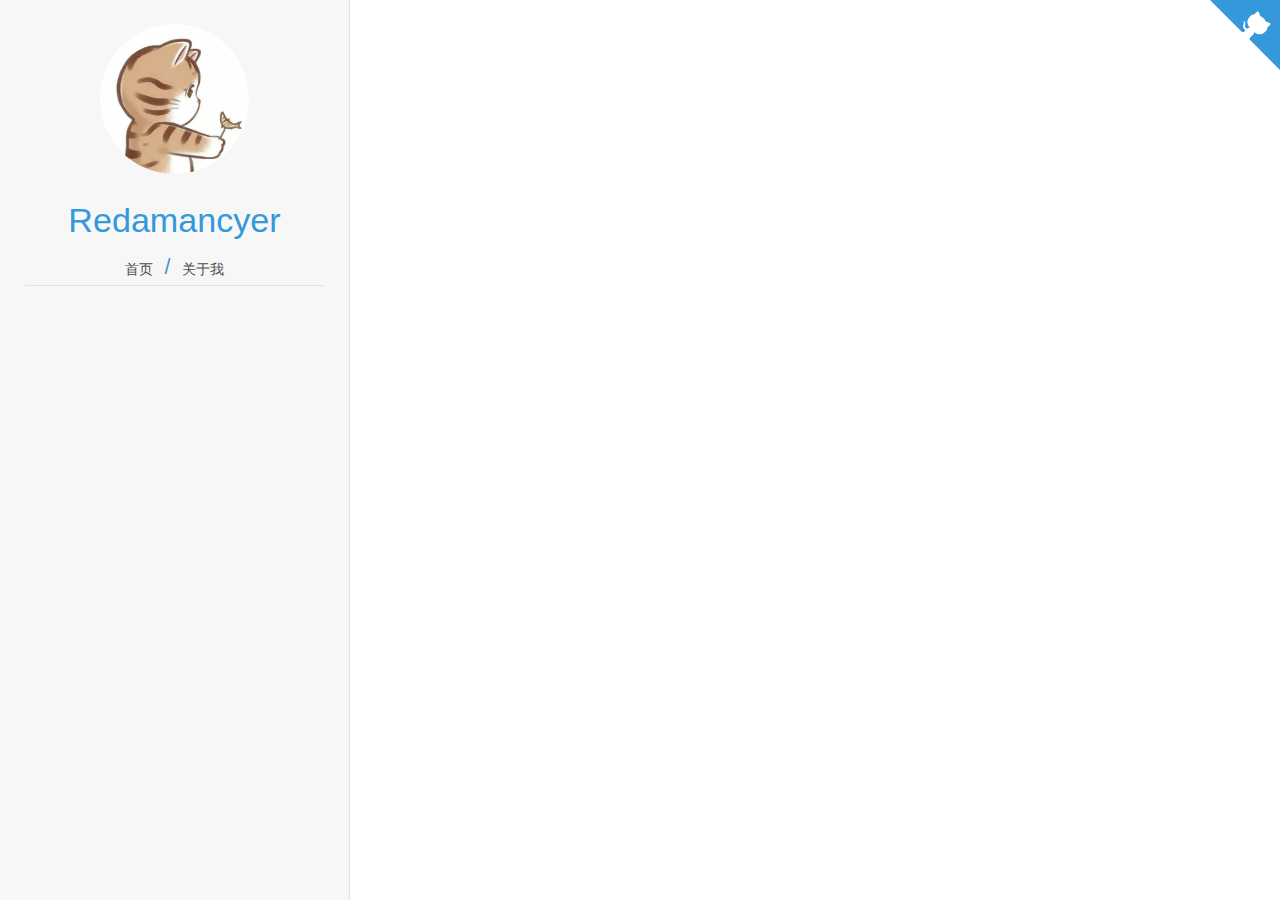
==== commit 7a20919a: "文本高亮修复" ====
--- a/index.html
+++ b/index.html
@@ -62,6 +62,12 @@
             plugins: [
                 function (hook, vm) {
                     hook.beforeEach(function (html) {
+                        //适配Markdown的====高亮语法
+                        let res = html.match(/==(.+?)==/g);
+                        for (var i = 0; i < res.length; i++) {
+                            html = html.replace(res[i], `<span class="mark">` + res[i].replace(/==/g, "") + `</span>`);
+                        }
+
                         return html + '\n\n> Last Modified {docsify-updated}'
                     });
                     // hook.ready(function () {
--- a/_media/css/custom.css
+++ b/_media/css/custom.css
@@ -231,4 +231,12 @@
 .mermaid{
     width: 100%;
     text-align: center;
+}
+
+/*设置文本高亮*/
+p:has(span.mark) {
+    background-color: yellow;
+    line-height: 3;
+    margin-bottom: 0px;
+    margin-top: 0px;
 }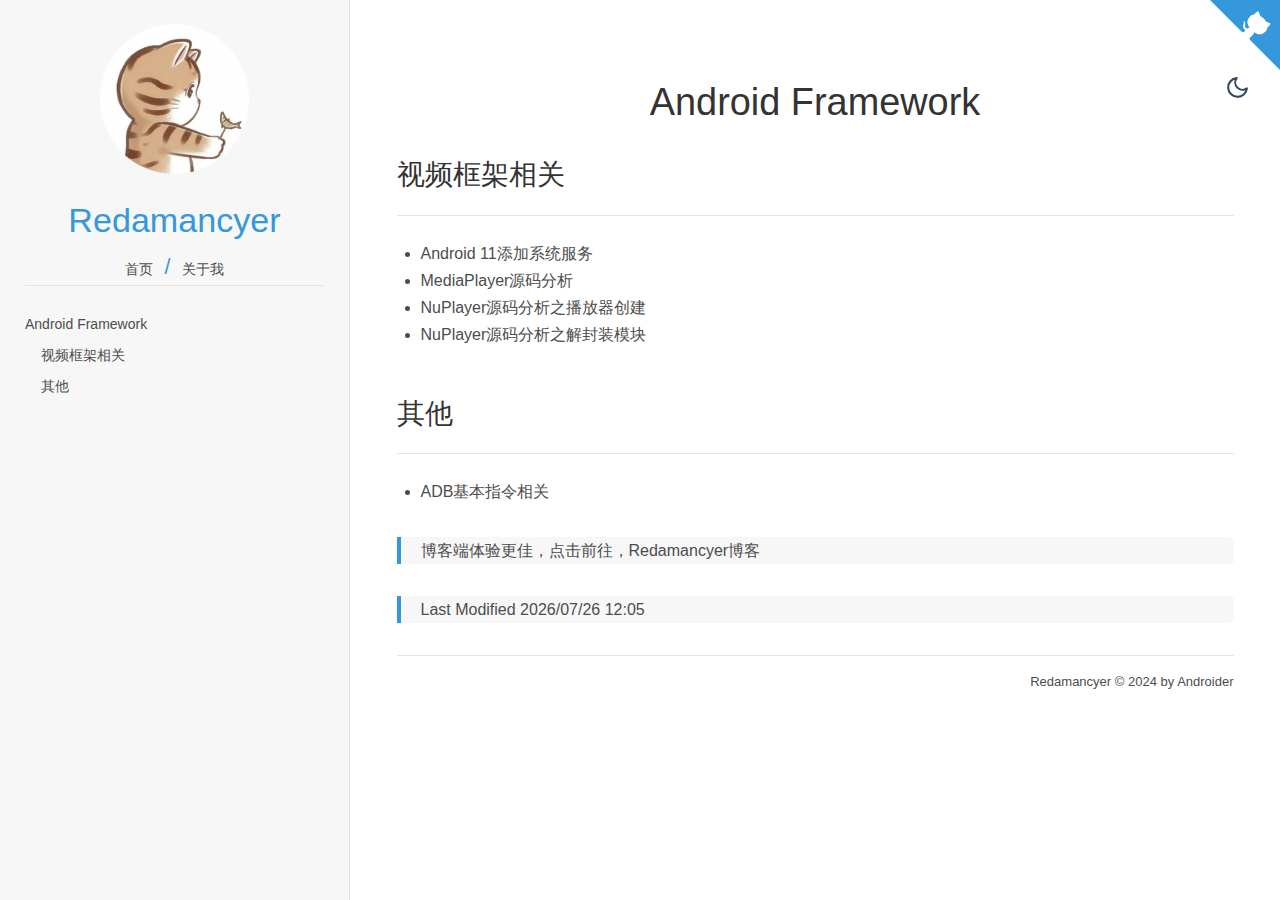
==== commit bf775d4e: "修复高亮bug" ====
--- a/index.html
+++ b/index.html
@@ -64,8 +64,10 @@
                     hook.beforeEach(function (html) {
                         //适配Markdown的====高亮语法
                         let res = html.match(/==(.+?)==/g);
-                        for (var i = 0; i < res.length; i++) {
-                            html = html.replace(res[i], `<span class="mark">` + res[i].replace(/==/g, "") + `</span>`);
+                        if (res) {
+                            for (var i = 0; i < res.length; i++) {
+                                html = html.replace(res[i], `<span class="mark">` + res[i].replace(/==/g, "") + `</span>`);
+                            }
                         }
 
                         return html + '\n\n> Last Modified {docsify-updated}'
